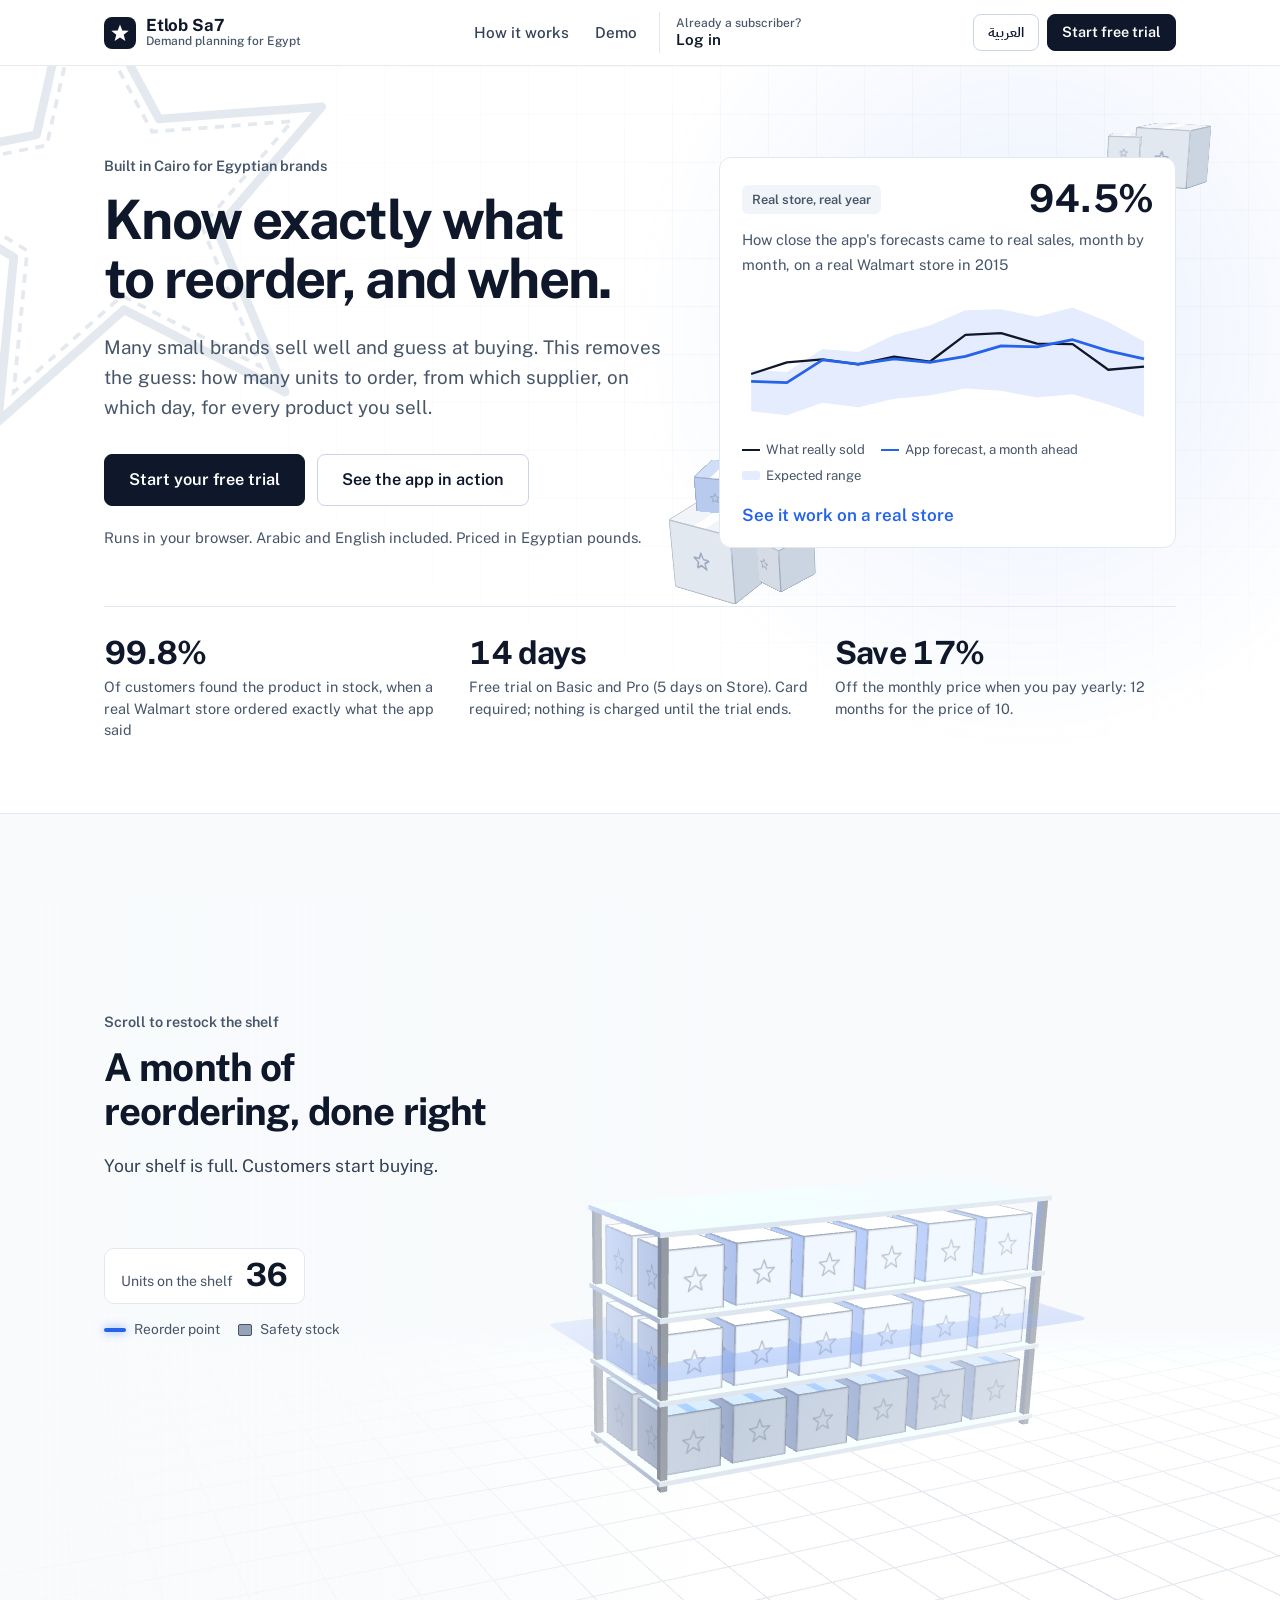
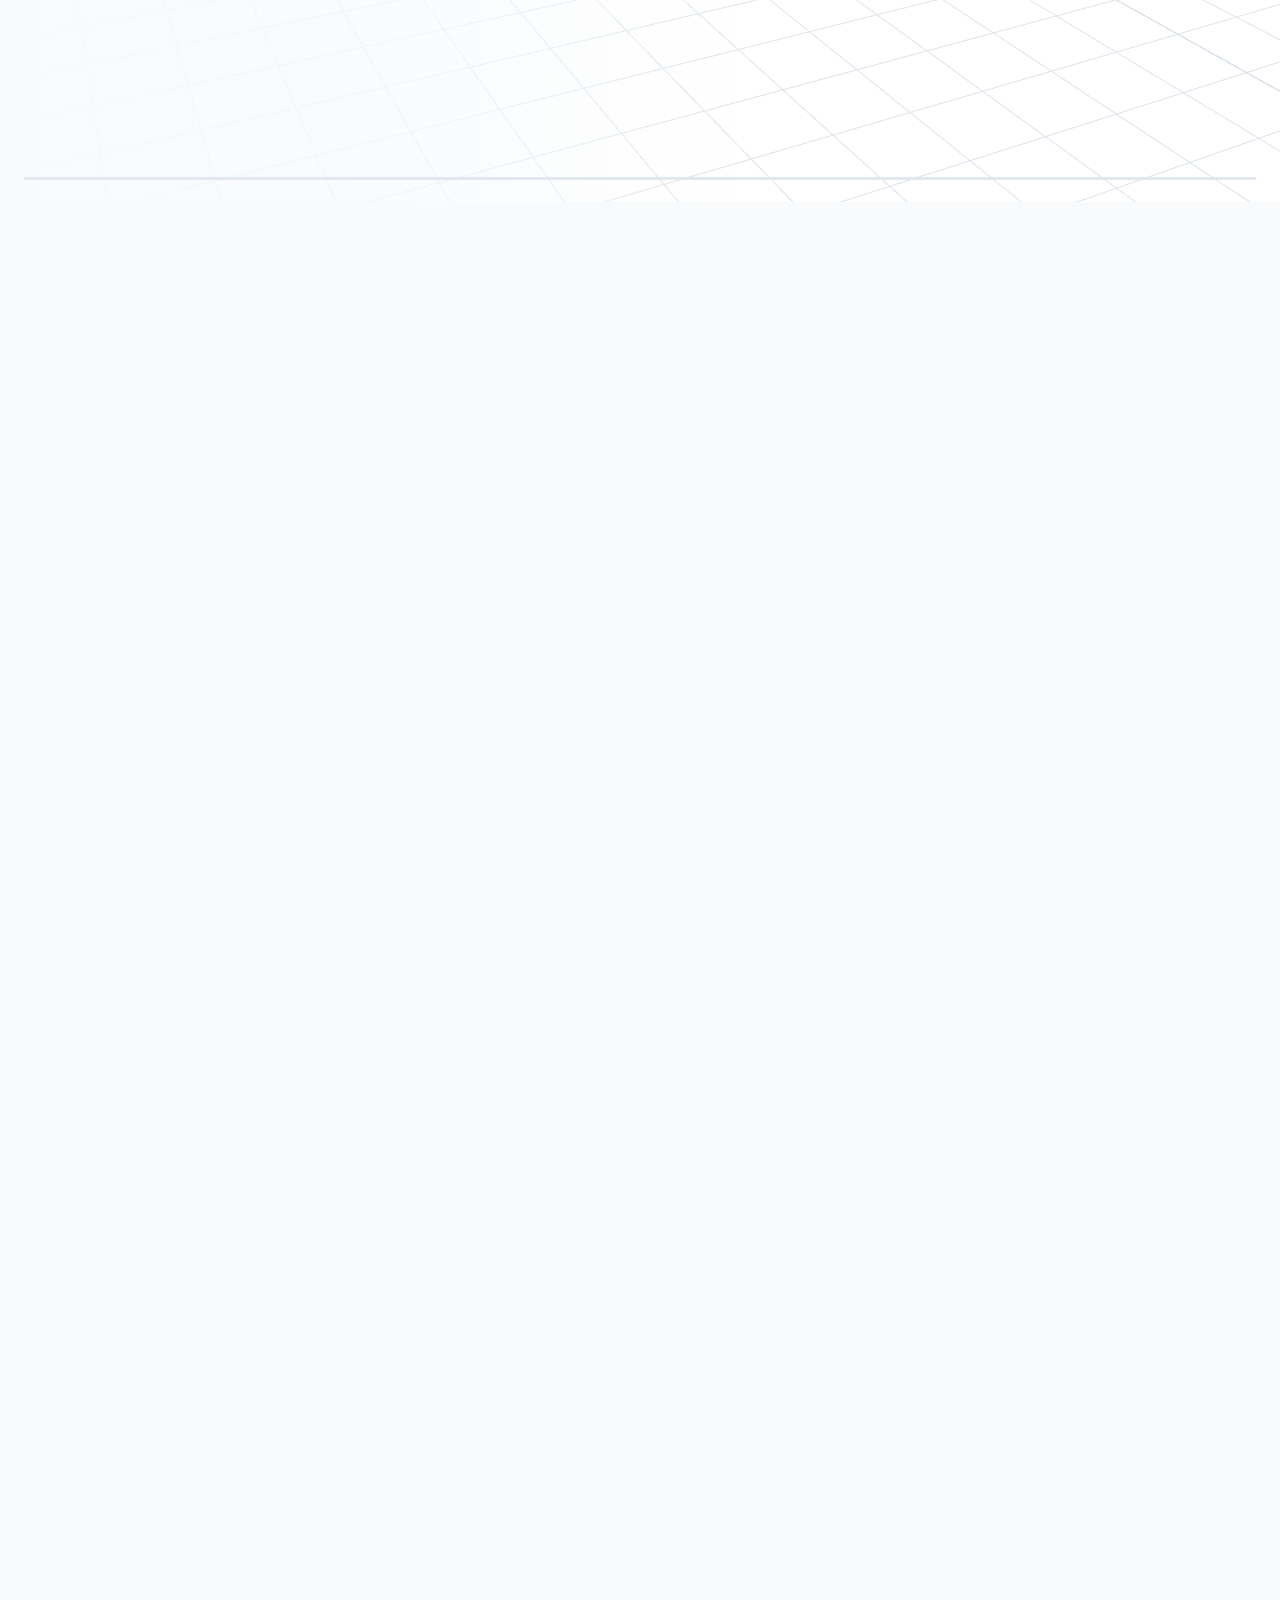
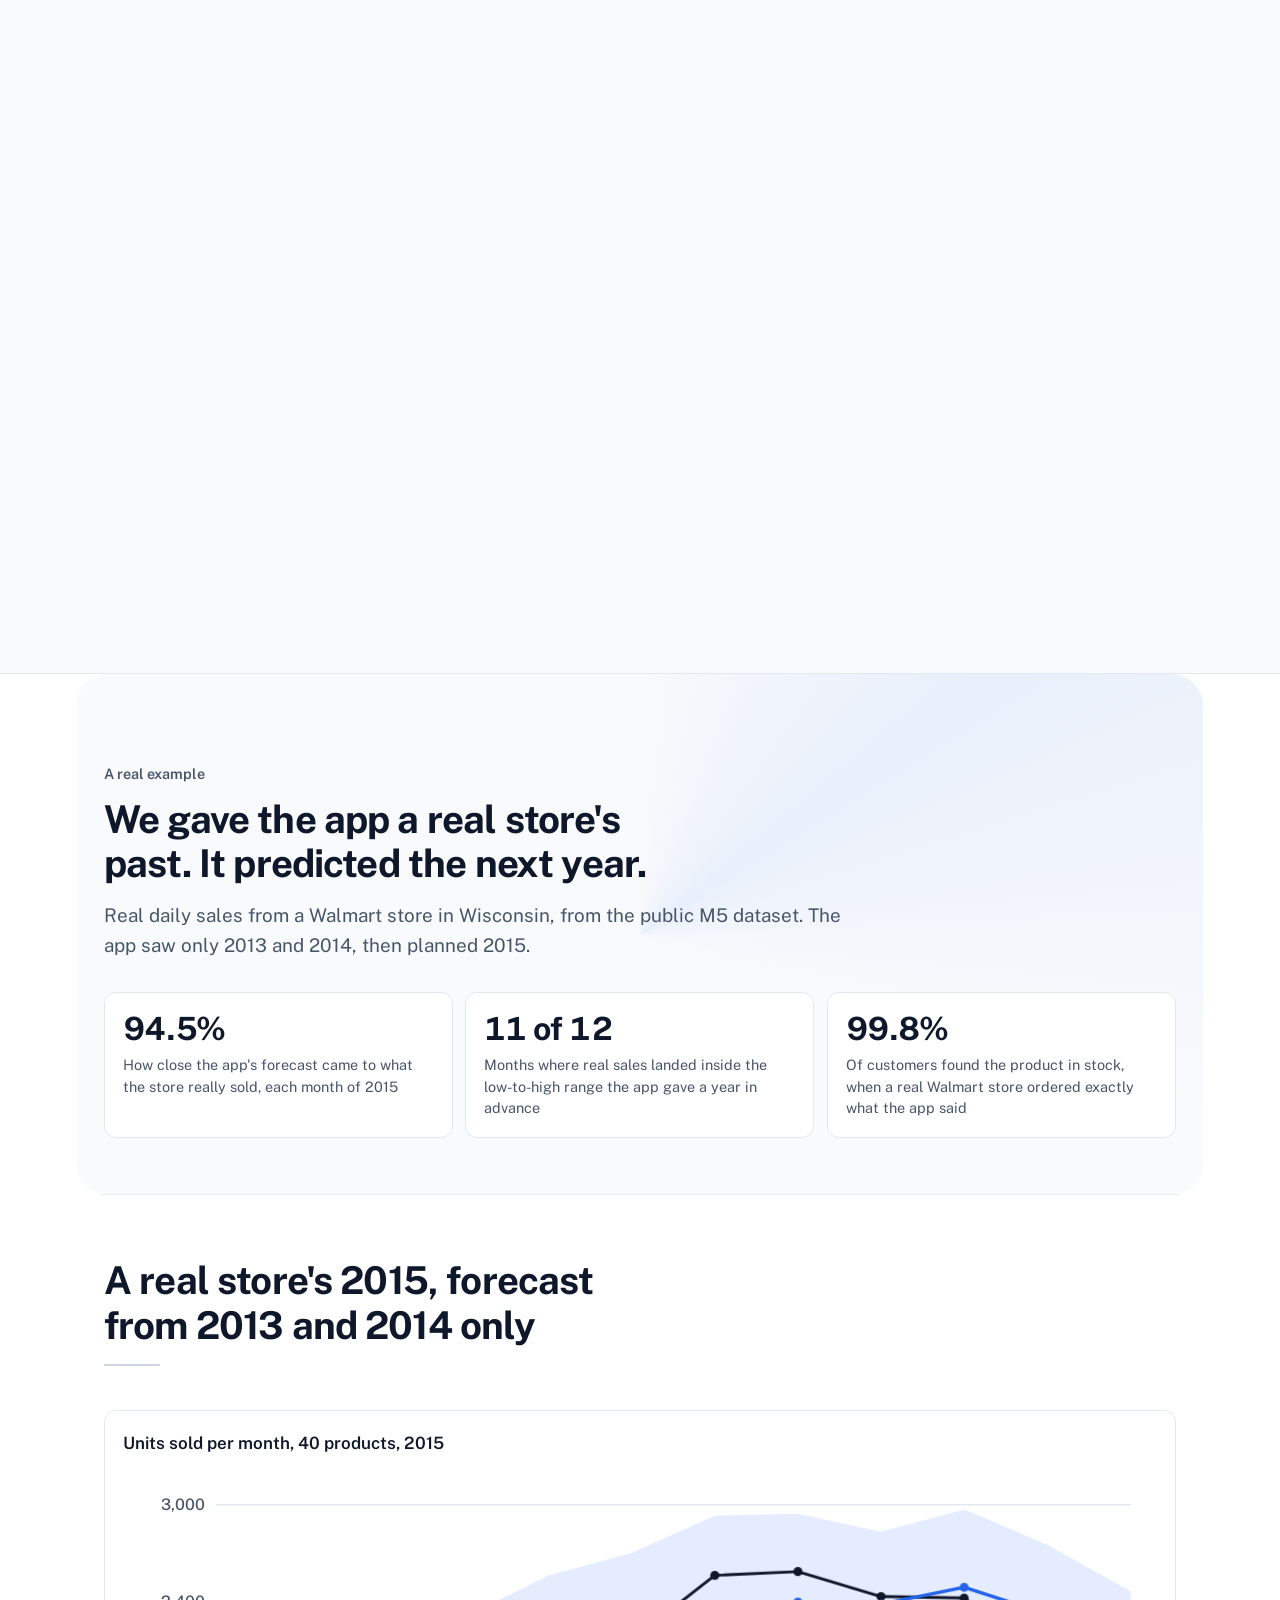
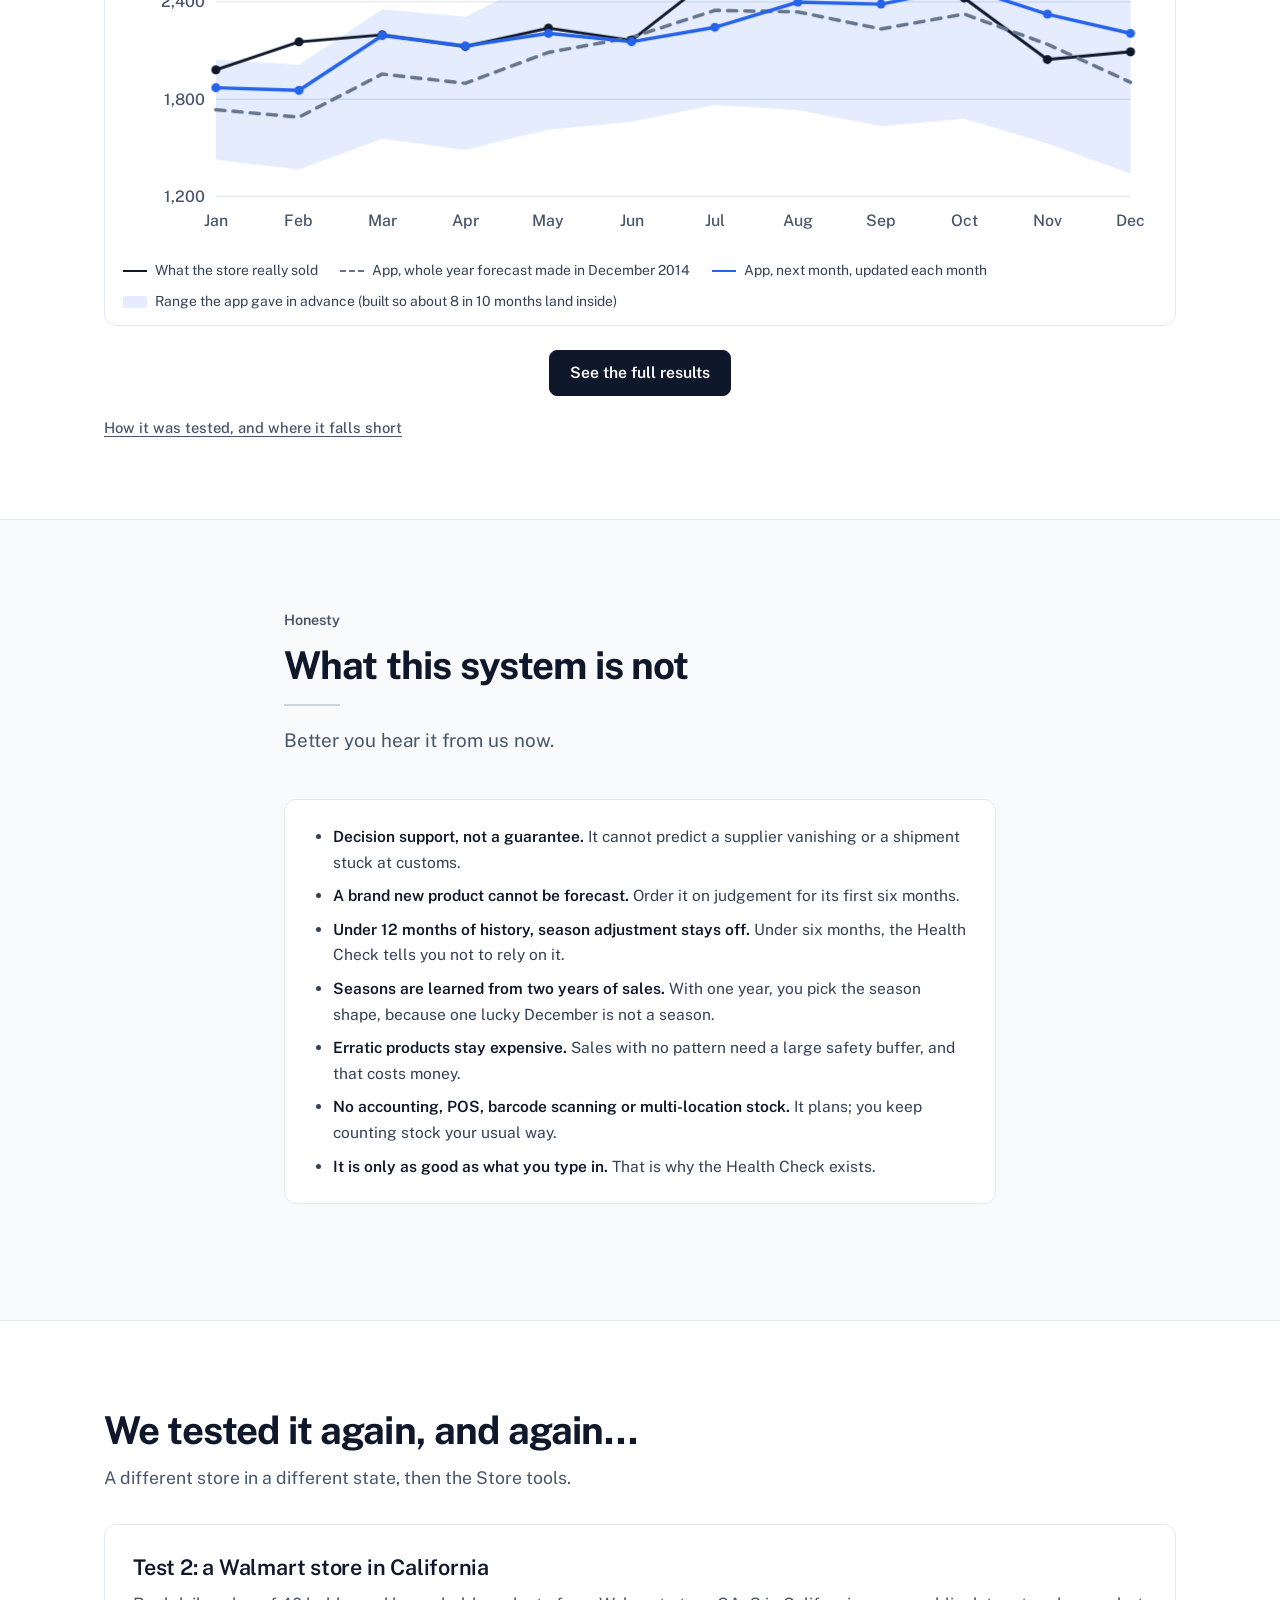
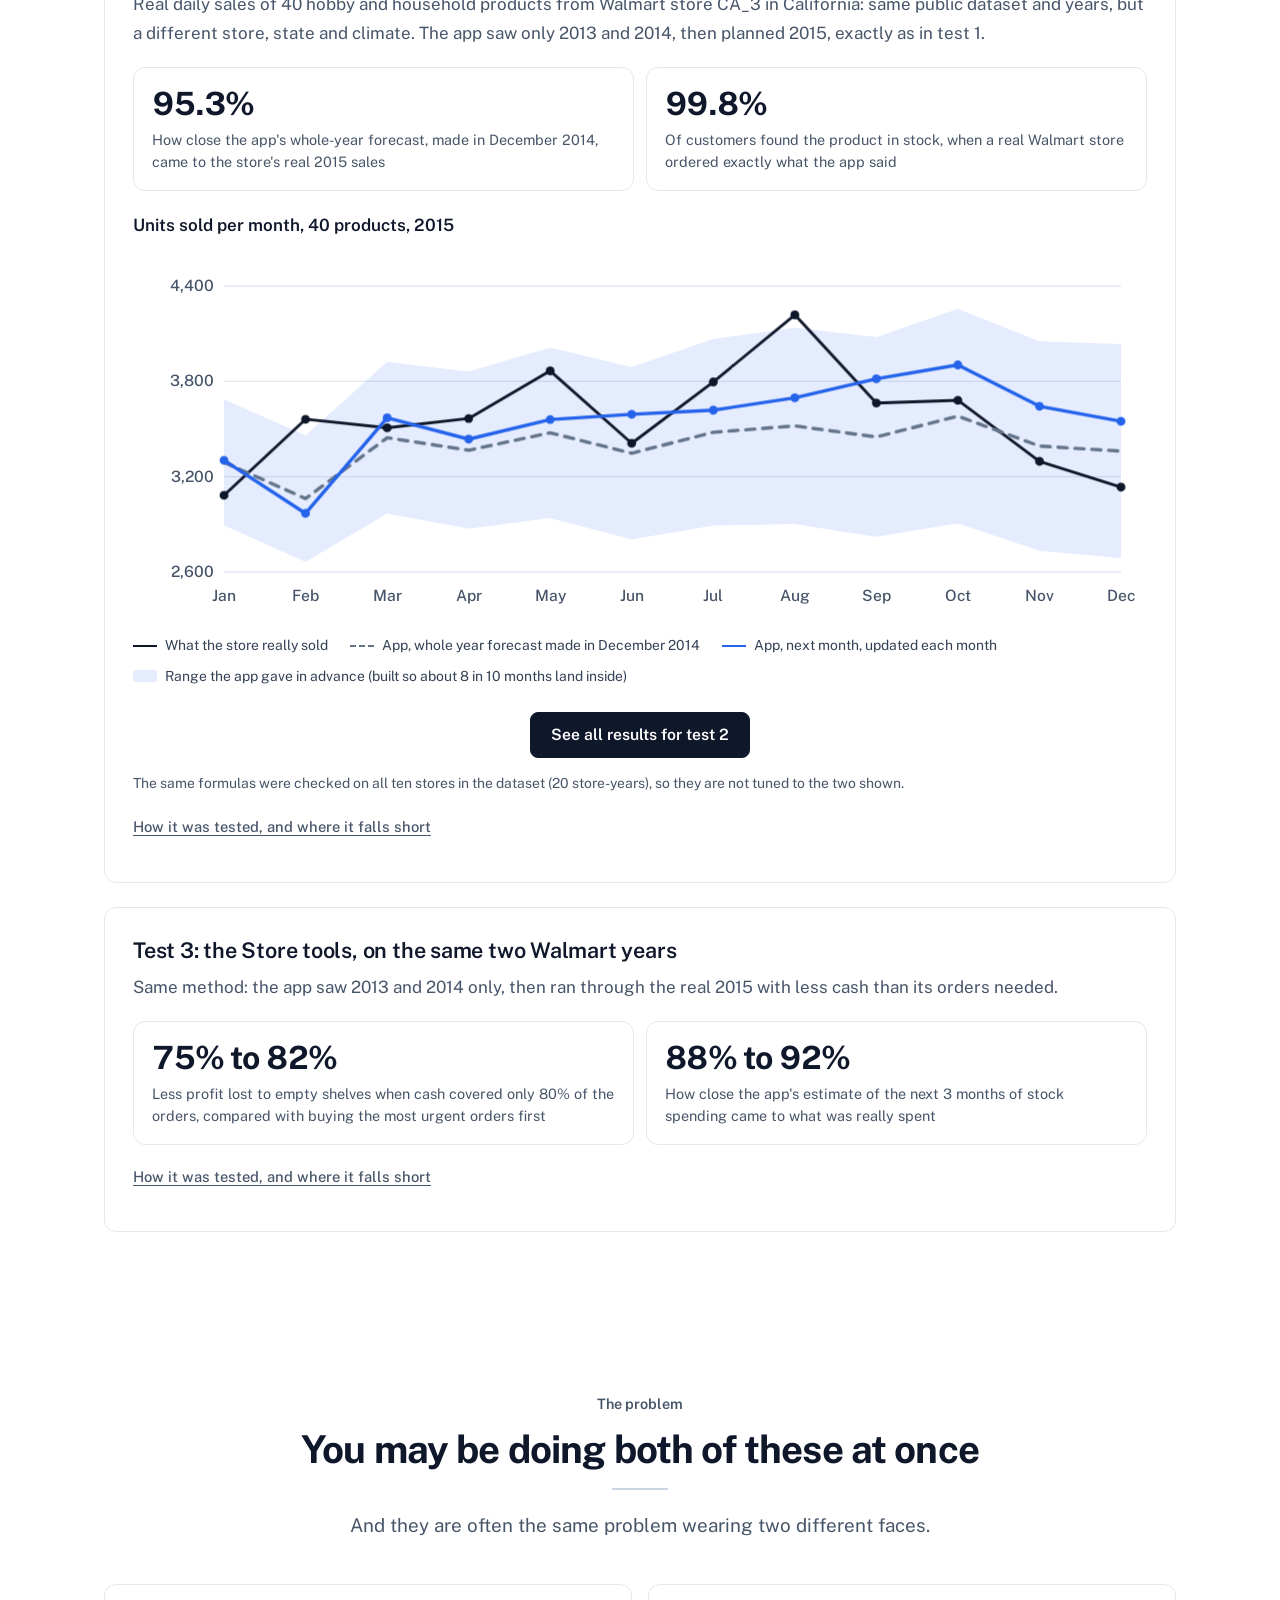
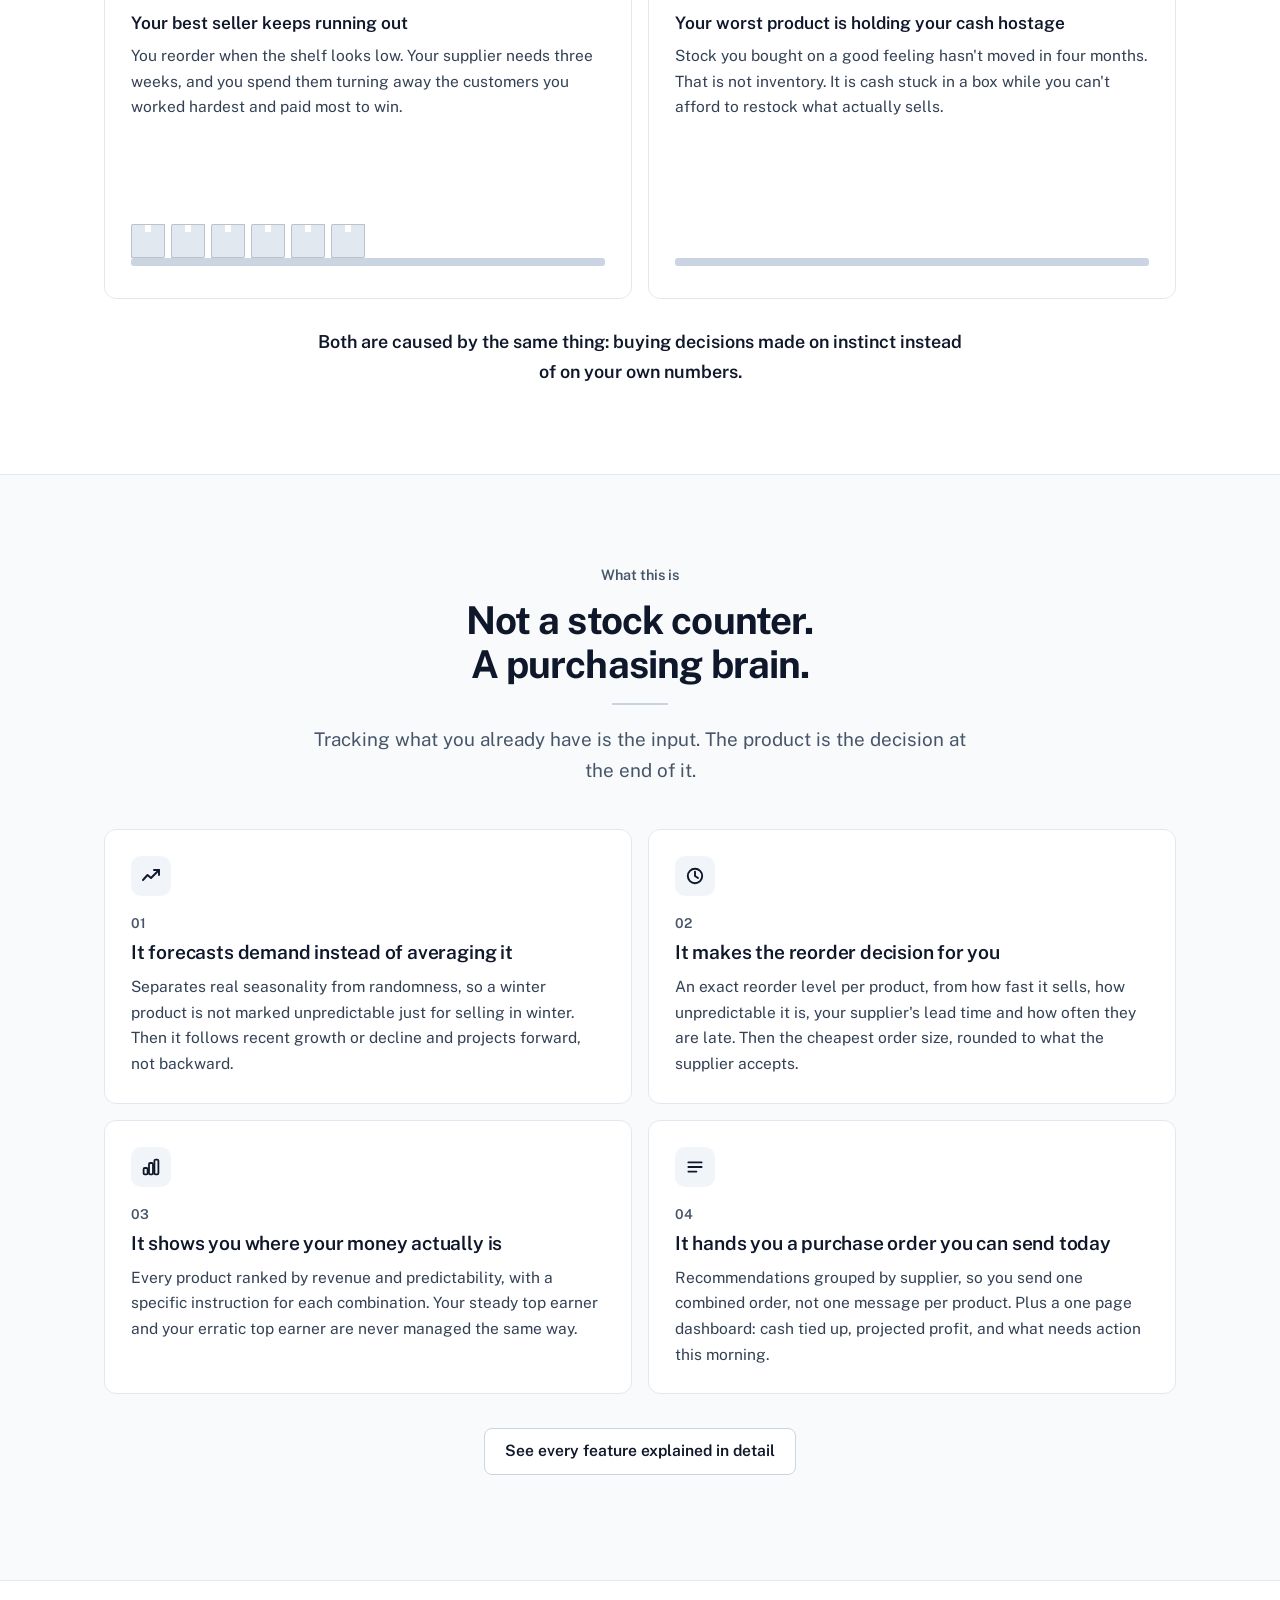
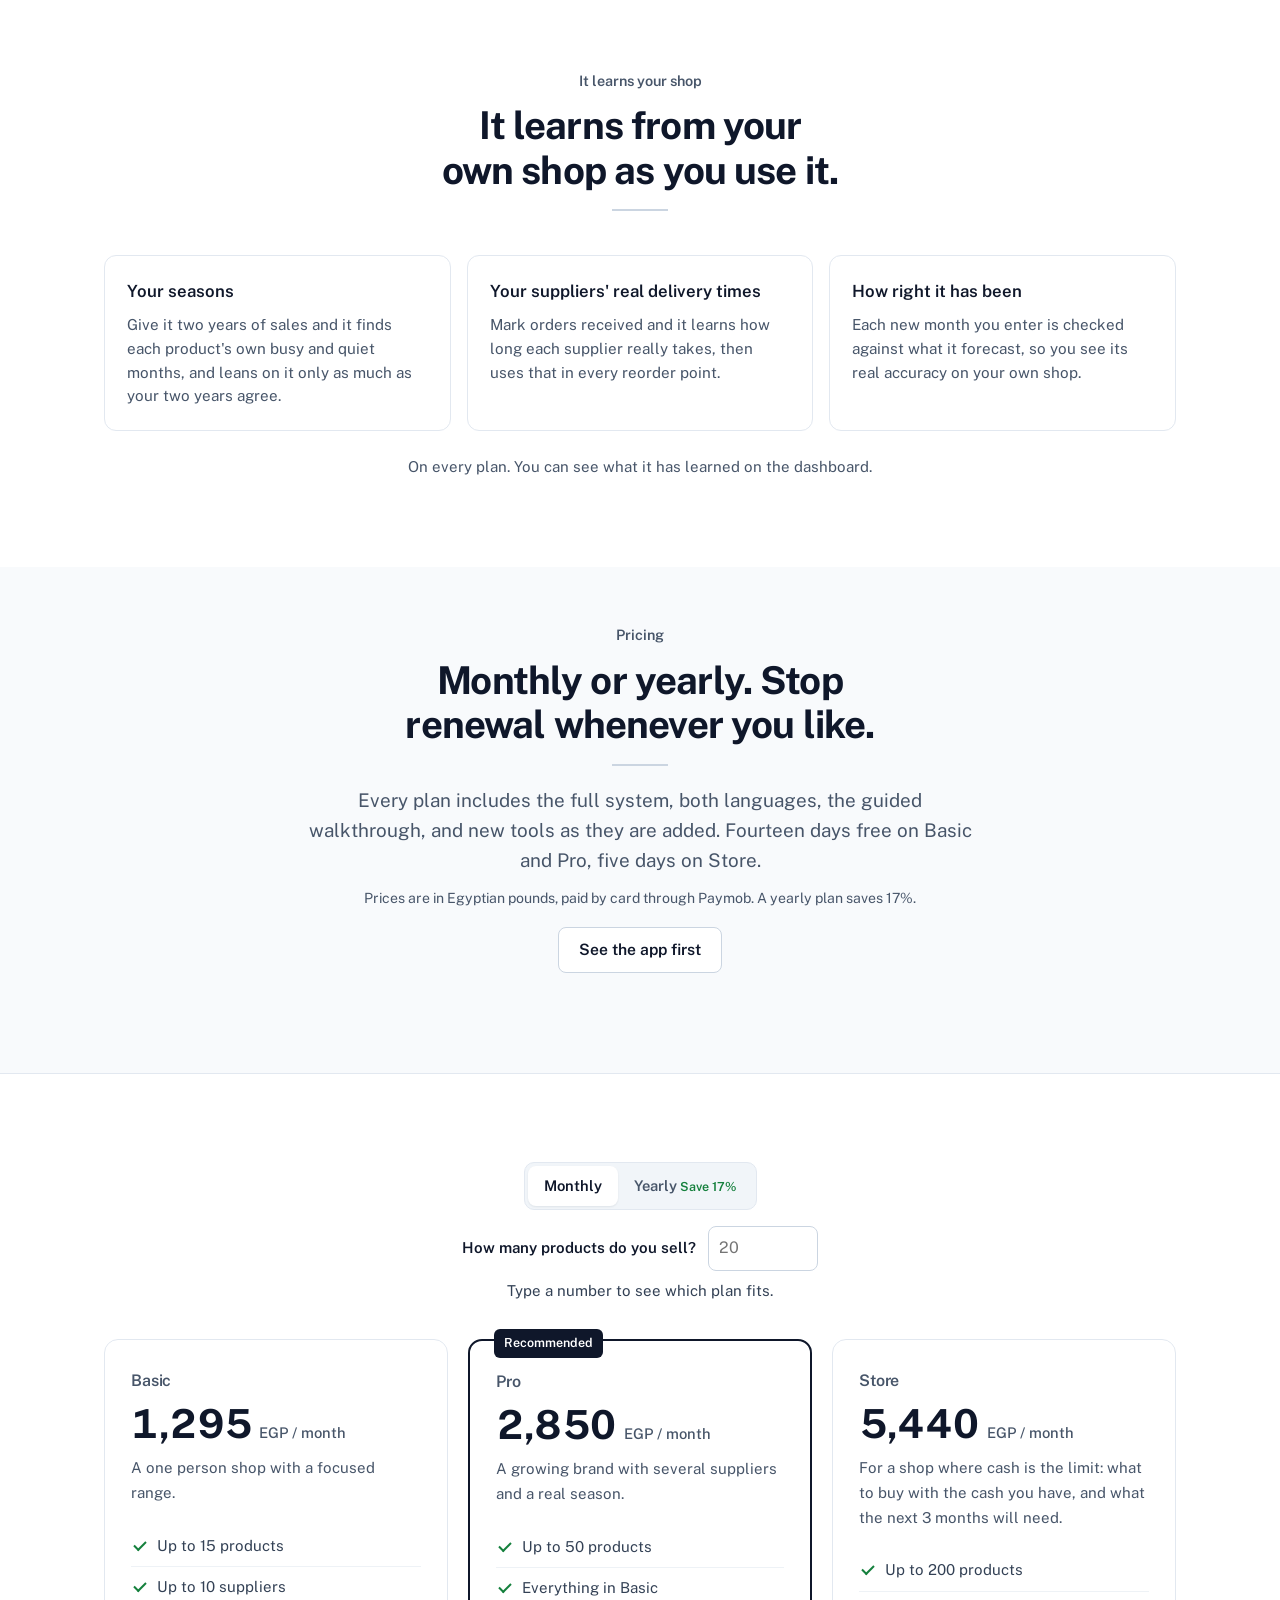
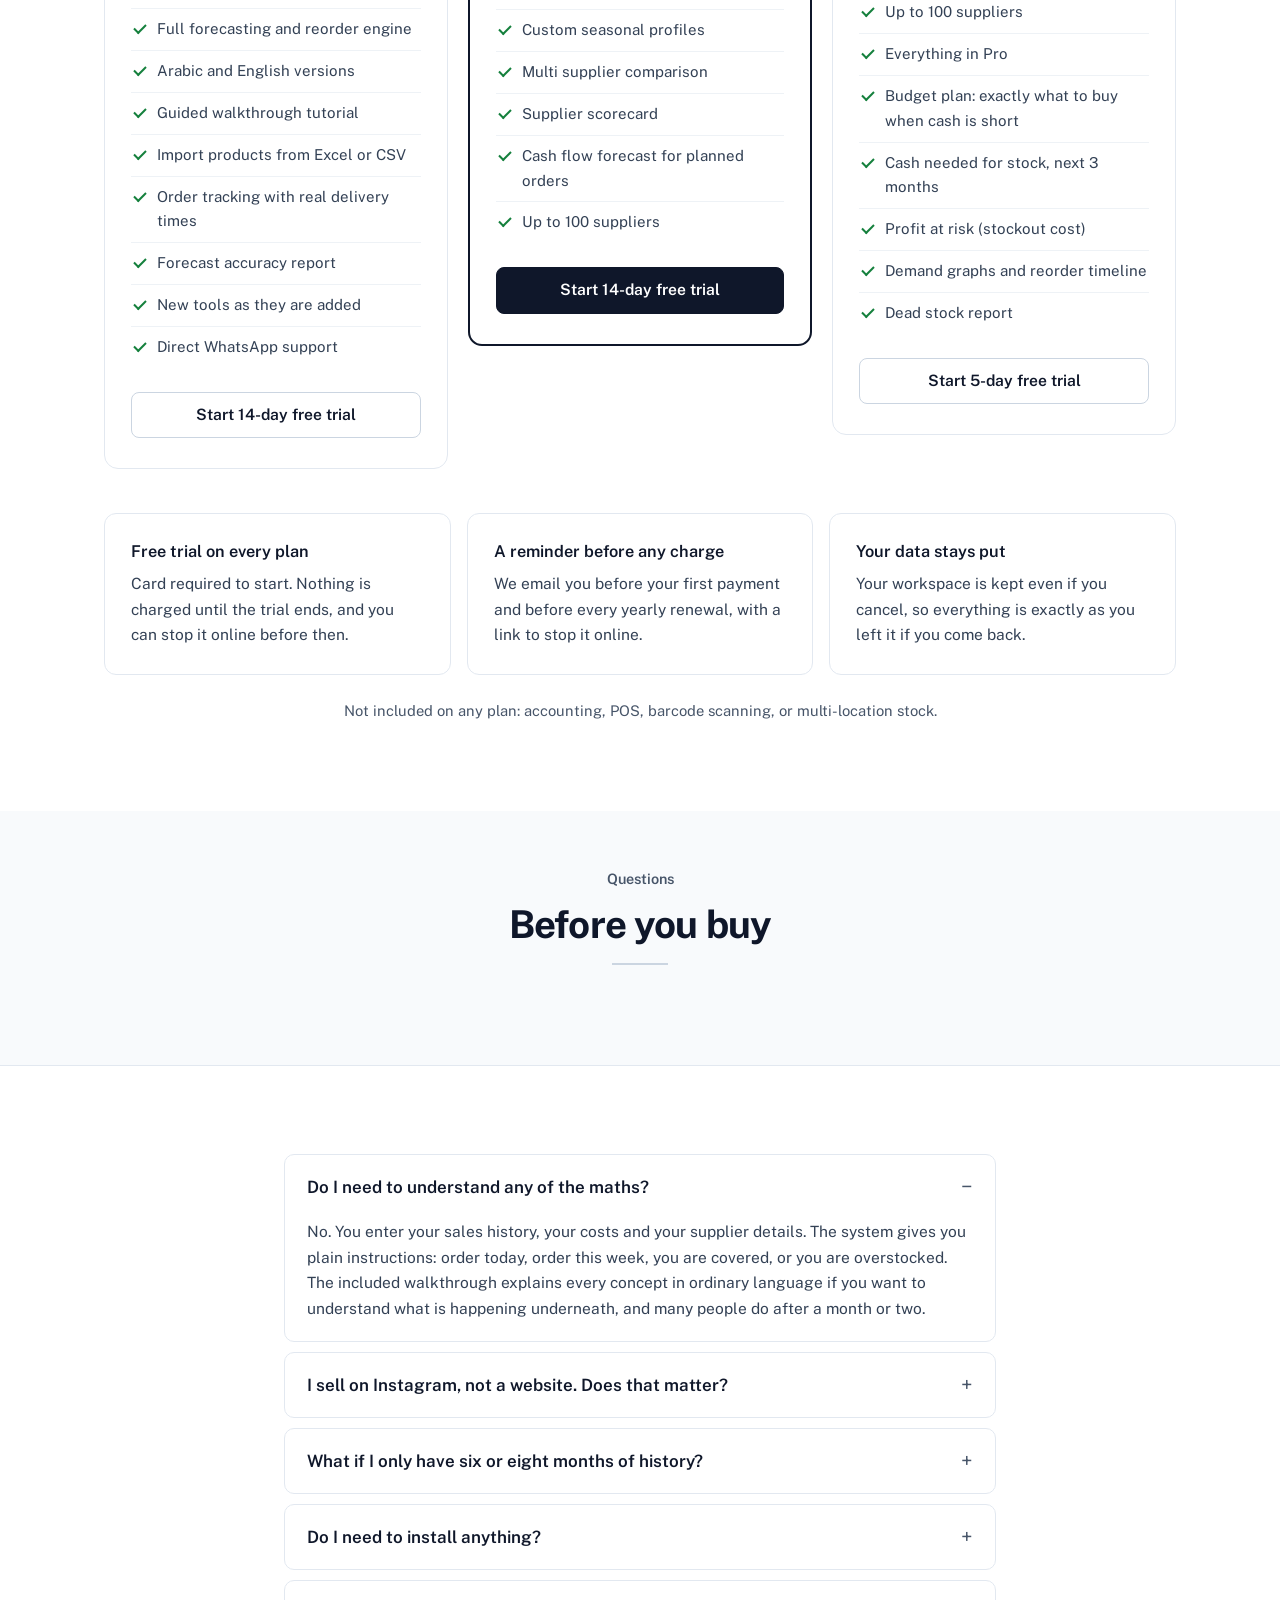
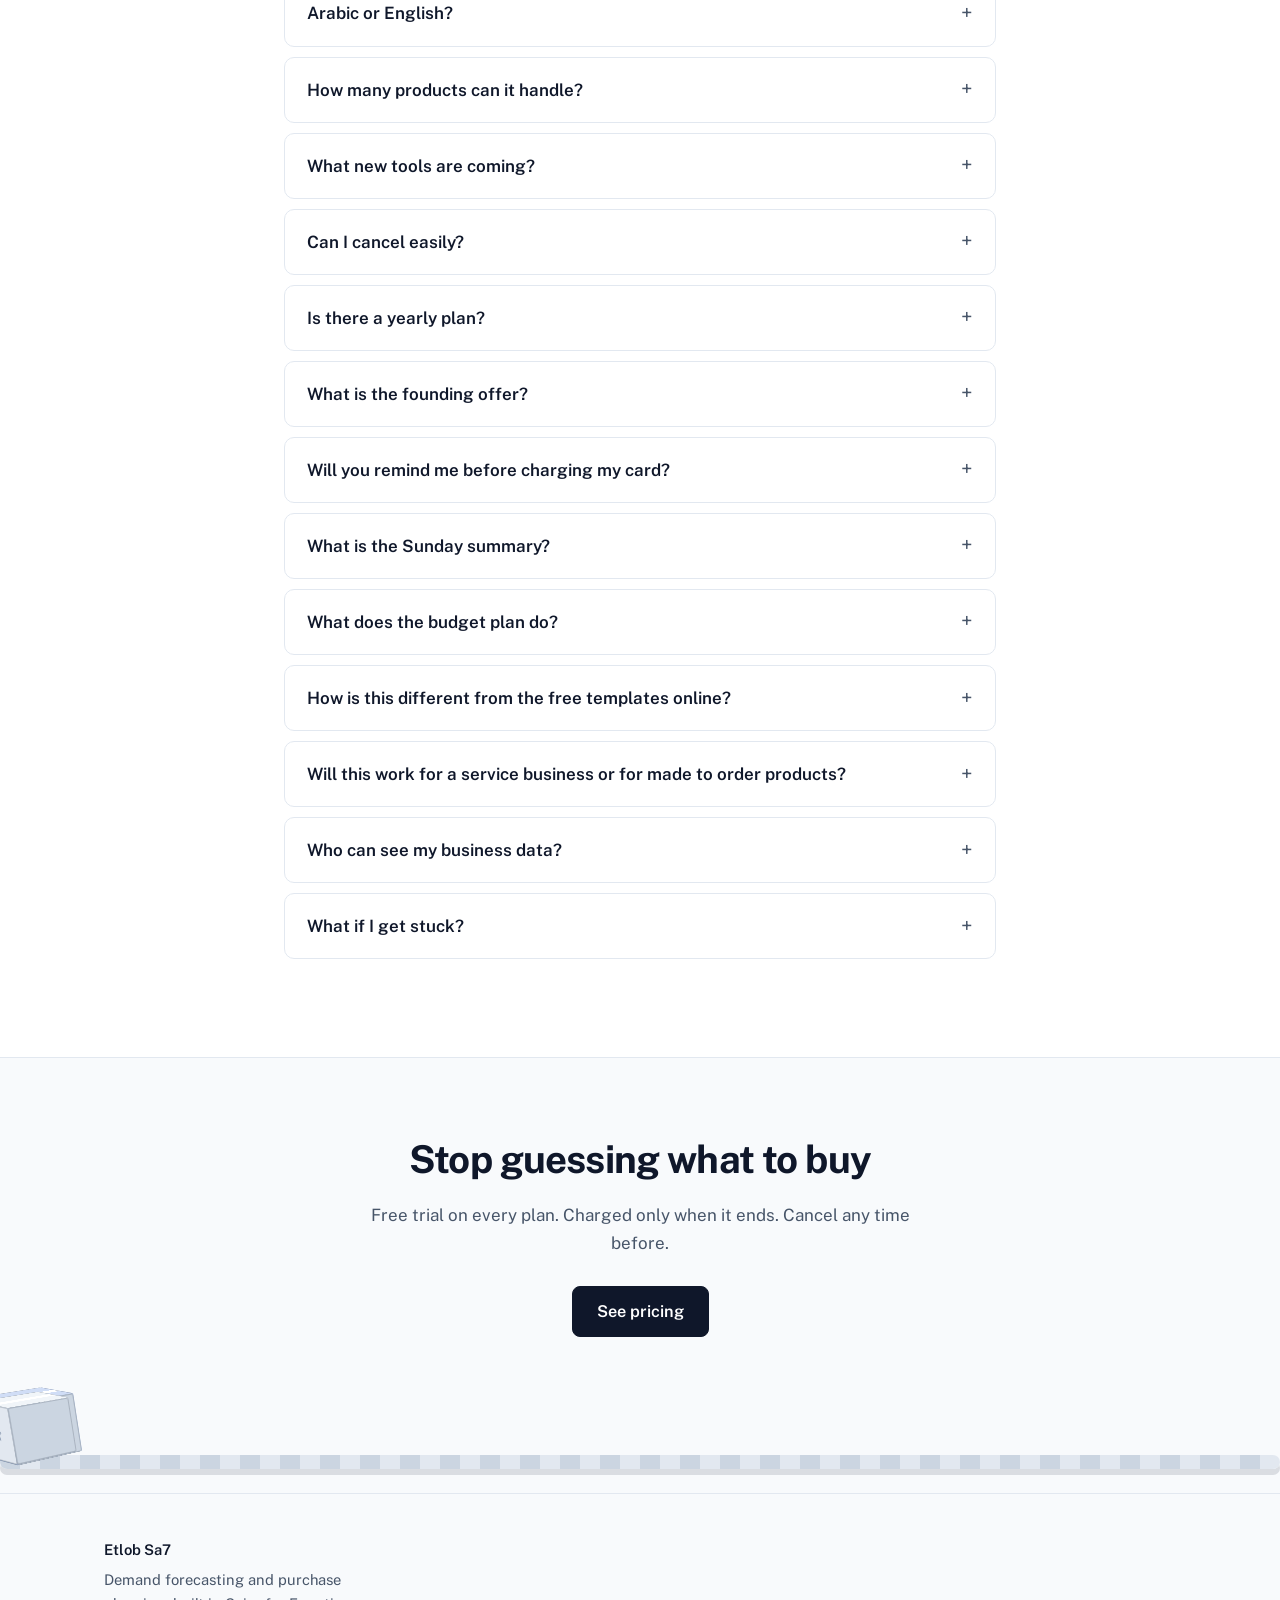
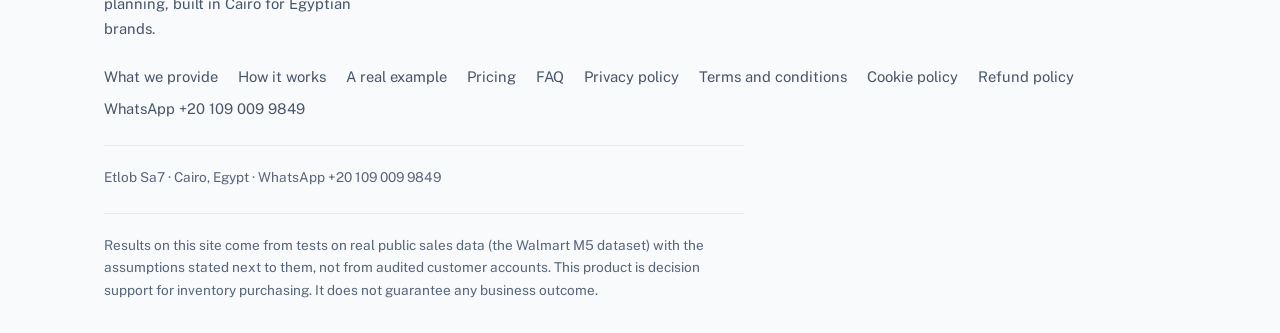
==== index.html @ 7a4fa28f "Website: problem-card shelves play with the scroll, in step with the reader The two mini shelves in " ====
<!DOCTYPE html>

<html lang="en">
<head>
<meta charset="utf-8"/>
<meta content="width=device-width, initial-scale=1, viewport-fit=cover" name="viewport"/>
<meta name="color-scheme" content="light dark">
<title>Etlob Sa7 | Demand Planning for Egyptian Brands</title>
<meta content="Know exactly what to reorder, how much, and when. A demand forecasting and purchase planning app built for Egyptian local brands and online sellers. Sign in with your email, no installs." name="description"/>
<link href="[data-uri]" rel="icon" type="image/svg+xml"/>
<link rel="canonical" href="https://etlobsa7.com/">
<link rel="apple-touch-icon" href="/assets/apple-touch-icon.png">
<meta property="og:type" content="website">
<meta property="og:site_name" content="Etlob Sa7">
<meta property="og:url" content="https://etlobsa7.com/">
<meta property="og:title" content="Etlob Sa7: know what to reorder, how much, and when">
<meta property="og:description" content="Demand forecasting and purchase planning for Egyptian brands and online sellers, in Arabic and English. Free trial: 14 days on Basic and Pro.">
<meta property="og:image" content="https://etlobsa7.com/assets/og.png">
<meta property="og:image:width" content="1200">
<meta property="og:image:height" content="630">
<meta property="og:image:alt" content="Etlob Sa7: demand planning for Egyptian brands">
<meta property="og:locale" content="en_US">
<meta property="og:locale:alternate" content="ar_EG">
<meta name="twitter:card" content="summary_large_image">
<meta name="theme-color" content="#FFFFFF" media="(prefers-color-scheme: light)">
<meta name="theme-color" content="#0D0F13" media="(prefers-color-scheme: dark)">
<script type="application/ld+json">
{"@context":"https://schema.org","@graph":[
{"@type":"Organization","@id":"https://etlobsa7.com/#org","name":"Etlob Sa7","url":"https://etlobsa7.com/","logo":"https://etlobsa7.com/assets/apple-touch-icon.png","address":{"@type":"PostalAddress","addressLocality":"Cairo","addressCountry":"EG"},"contactPoint":{"@type":"ContactPoint","contactType":"customer support","telephone":"+201090099849","availableLanguage":["Arabic","English"]}},
{"@type":"SoftwareApplication","name":"Etlob Sa7","url":"https://etlobsa7.com/","applicationCategory":"BusinessApplication","operatingSystem":"Web browser","inLanguage":["ar","en"],"publisher":{"@id":"https://etlobsa7.com/#org"},
"description":"Demand forecasting and purchase planning for Egyptian brands and online sellers: what to reorder, how much, and when.",
"offers":[
{"@type":"Offer","name":"Basic, monthly","price":"1295","priceCurrency":"EGP"},
{"@type":"Offer","name":"Pro, monthly","price":"2850","priceCurrency":"EGP"},
{"@type":"Offer","name":"Store, monthly","price":"5440","priceCurrency":"EGP"},
{"@type":"Offer","name":"Basic, yearly","price":"12950","priceCurrency":"EGP"},
{"@type":"Offer","name":"Pro, yearly","price":"28500","priceCurrency":"EGP"},
{"@type":"Offer","name":"Store, yearly","price":"54400","priceCurrency":"EGP"}]}]}
</script>
<link href="/assets/fonts/fonts.css" rel="stylesheet">
<style>
/* Etlob Sa7 website: one neutral palette, one type family, no decoration. */
:root{
  --bg:#FFFFFF;--bg-2:#F8FAFC;--bg-3:#F1F5F9;--card:#FFFFFF;
  --line:#E2E8F0;--line-2:#EEF2F6;--line-3:#CBD5E1;
  --ink:#0F172A;--body:#334155;--muted:#475569;--faint:#56657A;
  --accent:#2563EB;--accent-2:#1D4ED8;--accent-ink:#FFFFFF;
  --btn:#0F172A;--btn-2:#1E293B;--btn-ink:#FFFFFF;
  --ok:#15803D;--ok-bg:#F0FDF4;--warn:#B45309;--warn-bg:#FFFBEB;--bad:#B91C1C;--bad-bg:#FEF2F2;
  --c-act:#0F172A;--c-fc:#2563EB;--c-year:#64748B;--c-band:rgba(37,99,235,.12);
  --shadow:0 1px 2px rgba(15,23,42,.06),0 8px 24px rgba(15,23,42,.08);
  --sans:"Public Sans","IBM Plex Sans Arabic",system-ui,-apple-system,"Segoe UI",Roboto,Arial,sans-serif;
  --mx:1120px;--r:12px;
  --ease-out:cubic-bezier(.23,1,.32,1);--ease-drawer:cubic-bezier(.32,.72,0,1);
  color-scheme:light;
}
html[lang="ar"]{--sans:"IBM Plex Sans Arabic","Public Sans",system-ui,"Segoe UI",Tahoma,Arial,sans-serif}
@media (prefers-color-scheme:dark){:root:not([data-theme="light"]){
  --bg:#0D0F13;--bg-2:#13161B;--bg-3:#1B1F26;--card:#15181E;
  --line:#272C35;--line-2:#20242B;--line-3:#3A414C;
  --ink:#F3F5F8;--body:#CBD2DB;--muted:#A3ACB9;--faint:#98A2B0;
  --accent:#7AAEFF;--accent-2:#A3C6FF;--accent-ink:#0D0F13;
  --btn:#F3F5F8;--btn-2:#FFFFFF;--btn-ink:#0D0F13;
  --ok:#5FD08F;--ok-bg:#0F241A;--warn:#F2B65A;--warn-bg:#2A2010;--bad:#F48A80;--bad-bg:#2C1414;
  --c-act:#F3F5F8;--c-fc:#7AAEFF;--c-year:#8A94A3;--c-band:rgba(122,174,255,.16);
  --shadow:0 1px 2px rgba(0,0,0,.4),0 8px 24px rgba(0,0,0,.35);
  color-scheme:dark;
}}
:root[data-theme="dark"]{
  --bg:#0D0F13;--bg-2:#13161B;--bg-3:#1B1F26;--card:#15181E;
  --line:#272C35;--line-2:#20242B;--line-3:#3A414C;
  --ink:#F3F5F8;--body:#CBD2DB;--muted:#A3ACB9;--faint:#98A2B0;
  --accent:#7AAEFF;--accent-2:#A3C6FF;--accent-ink:#0D0F13;
  --btn:#F3F5F8;--btn-2:#FFFFFF;--btn-ink:#0D0F13;
  --ok:#5FD08F;--ok-bg:#0F241A;--warn:#F2B65A;--warn-bg:#2A2010;--bad:#F48A80;--bad-bg:#2C1414;
  --c-act:#F3F5F8;--c-fc:#7AAEFF;--c-year:#8A94A3;--c-band:rgba(122,174,255,.16);
  --shadow:0 1px 2px rgba(0,0,0,.4),0 8px 24px rgba(0,0,0,.35);
  color-scheme:dark;
}

/* ---------- base ---------- */
*{box-sizing:border-box}
html{scroll-behavior:smooth;-webkit-tap-highlight-color:transparent;-webkit-text-size-adjust:100%}
@media (prefers-reduced-motion:reduce){html{scroll-behavior:auto}}
body{margin:0;background:var(--bg);color:var(--body);font-family:var(--sans);font-size:17px;line-height:1.65;
  -webkit-font-smoothing:antialiased;overflow-x:hidden}
h1,h2,h3,h4{font-family:var(--sans);color:var(--ink);margin:0 0 .5em;font-weight:700}
h1{font-size:clamp(2.2rem,4.6vw,3.4rem);line-height:1.08;letter-spacing:-.03em}
h2{font-size:clamp(1.7rem,3vw,2.4rem);line-height:1.15;letter-spacing:-.022em}
h3{font-size:1.2rem;line-height:1.35;font-weight:600;letter-spacing:-.01em}
h4{font-size:1.02rem;line-height:1.4;font-weight:600}
h1,h2,h3{text-wrap:balance}
html[lang="ar"] h1,html[lang="ar"] h2,html[lang="ar"] h3{letter-spacing:0;line-height:1.3}
p{margin:0 0 1em}
a{color:var(--accent);text-decoration-thickness:1px;text-underline-offset:3px}
@media (hover:hover) and (pointer:fine){a:hover{color:var(--accent-2)}}
strong{color:var(--ink);font-weight:600}
code{font-size:.9em}
.wrap{max-width:var(--mx);margin:0 auto;padding:0 max(24px,env(safe-area-inset-right,0px)) 0 max(24px,env(safe-area-inset-left,0px))}
.narrow{max-width:760px;margin:0 auto}
.eyebrow{font-size:.9rem;font-weight:600;color:var(--muted);margin:0 0 12px;letter-spacing:0}
.lede{font-size:clamp(1.05rem,1.6vw,1.18rem);color:var(--muted);line-height:1.6}
.sr{position:absolute;width:1px;height:1px;overflow:hidden;clip:rect(0 0 0 0);white-space:nowrap}
::selection{background:color-mix(in srgb,var(--accent) 22%,transparent)}
:focus-visible{outline:2px solid var(--accent);outline-offset:2px}
main:focus{outline:none}
.skip{position:absolute;inset-inline-start:12px;top:-60px;z-index:300;background:var(--btn);color:var(--btn-ink);padding:10px 14px;border-radius:8px;font-weight:600;text-decoration:none}
.skip:focus{top:12px}

/* ---------- navigation ---------- */
.nav{position:sticky;top:0;z-index:100;background:color-mix(in srgb,var(--bg) 80%,transparent);-webkit-backdrop-filter:blur(16px) saturate(180%);backdrop-filter:blur(16px) saturate(180%);
  border-bottom:1px solid color-mix(in srgb,var(--ink) 9%,transparent);padding-top:env(safe-area-inset-top,0px)}
@media (prefers-reduced-transparency:reduce){.nav{background:var(--bg);-webkit-backdrop-filter:none;backdrop-filter:none}}
.nav-in{max-width:var(--mx);margin:0 auto;padding:12px max(24px,env(safe-area-inset-right,0px)) 12px max(24px,env(safe-area-inset-left,0px));display:flex;align-items:center;justify-content:space-between;gap:20px}
.brand{display:flex;align-items:center;gap:10px;text-decoration:none;flex-shrink:0;min-width:0}
.brand .mark{flex:0 0 auto;display:block}
.brand b{font-weight:700;color:var(--ink);font-size:1.05rem;line-height:1.15;letter-spacing:-.01em}
.brand b span{display:block;font-size:.75rem;font-weight:500;color:var(--muted);letter-spacing:0}
.tabs{display:flex;gap:2px;align-items:center}
.tab{background:none;border:0;font:inherit;font-size:.95rem;font-weight:500;color:var(--body);padding:8px 12px;border-radius:8px;cursor:pointer;white-space:nowrap;text-decoration:none}
@media (hover:hover) and (pointer:fine){.tab:hover{background:var(--bg-3);color:var(--ink)}}
.tab.on{color:var(--ink);font-weight:600}
.tabs .navlogin{display:flex;flex-direction:column;align-items:flex-start;line-height:1.2;padding-block:4px;margin-inline-start:8px;padding-inline-start:16px;border-inline-start:1px solid var(--line);border-radius:0}
@media (hover:hover) and (pointer:fine){.tabs .navlogin:hover{background:none}}
.tabs .navlogin small{font-size:.75rem;font-weight:500;color:var(--muted)}
.tabs .navlogin b{font-size:.95rem;font-weight:600;color:var(--ink)}
@media (hover:hover) and (pointer:fine){.tabs .navlogin:hover b{color:var(--accent)}}
.menubtn{display:none;background:none;border:1px solid var(--line);border-radius:8px;padding:8px 10px;cursor:pointer;color:var(--ink);line-height:0}
.drawer{display:none;border-top:1px solid var(--line);background:var(--bg);padding:8px 24px 16px;flex-direction:column}
.drawer.open{display:flex}
.drawer .tab{display:block;width:100%;text-align:start;padding:12px;font-size:1rem;border-radius:8px}
.drawer .tab.navlogin{border-top:1px solid var(--line);border-radius:0;margin-top:6px;padding-top:16px}
@media (max-width:1000px){.tabs{display:none}.menubtn{display:block}}
@media (max-width:600px){
  .nav-in{padding:10px 16px;gap:8px}
  .nav-in > div:last-child{gap:6px !important;flex-shrink:0}
  .brand b{font-size:.95rem}
  .brand b span{font-size:.68rem}
  #langBtn{display:none}
  .nav-in .btn-sm{padding:8px 12px;font-size:.85rem;white-space:nowrap}
}
@media (max-width:400px){.brand b span{display:none}}

/* ---------- buttons ---------- */
.btn{display:inline-flex;align-items:center;justify-content:center;gap:8px;padding:12px 20px;border-radius:8px;font:inherit;font-weight:600;font-size:.98rem;line-height:1.3;
  text-decoration:none;border:1px solid transparent;cursor:pointer;text-align:center;transition:transform 160ms var(--ease-out),background-color 150ms ease,border-color 150ms ease,color 150ms ease}
.btn-primary{background:var(--btn);color:var(--btn-ink);border-color:var(--btn)}
@media (hover:hover) and (pointer:fine){.btn-primary:hover{background:var(--btn-2);border-color:var(--btn-2);color:var(--btn-ink)}}
.btn-ghost{background:var(--bg);color:var(--ink);border-color:var(--line-3)}
@media (hover:hover) and (pointer:fine){.btn-ghost:hover{background:var(--bg-3);color:var(--ink)}}
.btn-sm{padding:8px 14px;font-size:.9rem}
.btn-lg{padding:14px 24px;font-size:1.02rem}
.btn.loading{opacity:.7;pointer-events:none}

/* ---------- pages and sections ---------- */
.page{display:none}
.page.on{display:block}
section{padding:88px 0}
section.tight{padding:56px 0}
@media (max-width:700px){section{padding:64px 0}section.tight{padding:44px 0}}
.alt{background:var(--bg-2);border-top:1px solid var(--line);border-bottom:1px solid var(--line)}
.head{max-width:68ch;margin:0 0 44px}
.head.mid{margin:0 auto 44px;text-align:center}
.head .lede{margin-bottom:0}
.scrollsec{position:relative}
.scrollsec > section:first-child{scroll-margin-top:70px}

/* ---------- hero ---------- */
.hero{padding:88px 0 72px;border-bottom:1px solid var(--line)}
.hero h1{max-width:15ch;margin-bottom:.45em}
.hero .lede{max-width:52ch;margin-bottom:32px}
.hero-cta{display:flex;gap:12px;flex-wrap:wrap}
.hero-note{margin:20px 0 0;font-size:.92rem;color:var(--muted)}
.stats{display:grid;grid-template-columns:repeat(3,minmax(0,1fr));gap:24px;margin-top:56px;padding-top:28px;border-top:1px solid var(--line)}
.stats b{display:block;font-size:2rem;font-weight:700;color:var(--ink);line-height:1.1;letter-spacing:-.02em;margin-bottom:6px;font-variant-numeric:tabular-nums}
.stats small{display:block;color:var(--muted);font-size:.9rem;line-height:1.5}
@media (max-width:760px){.stats{grid-template-columns:1fr;gap:20px}}
.hero-visual{margin-top:40px}
@media (min-width:1000px){
  #p-home .hero .wrap{display:grid;grid-template-columns:minmax(0,1.1fr) minmax(0,.9fr);column-gap:56px;align-items:start}
  #p-home .hero .wrap > *{grid-column:1}
  #p-home .hero .stats{grid-column:1 / -1}
  #p-home .hero .wrap > .hero-visual{grid-column:2;grid-row:1 / span 5;align-self:center;margin-top:0}
}

/* the evidence card */
.rx-card{display:block;text-decoration:none;color:var(--body);background:var(--card);border:1px solid var(--line);border-radius:var(--r);padding:22px 22px 18px;transition:border-color .15s}
@media (hover:hover) and (pointer:fine){.rx-card:hover{border-color:var(--line-3);color:var(--body)}}
.rx-top{display:flex;align-items:center;justify-content:space-between;gap:12px;flex-wrap:wrap}
.rx-pill{font-size:.8rem;font-weight:600;color:var(--muted);background:var(--bg-3);border-radius:6px;padding:4px 10px}
.rx-big{font-size:2.4rem;font-weight:700;line-height:1;color:var(--ink);letter-spacing:-.02em;font-variant-numeric:tabular-nums}
.rx-cap{margin:10px 0 8px;font-size:.92rem;color:var(--muted)}
.rx-mini{display:block;width:100%;height:auto;margin:6px 0 4px}
.rx-act{fill:none;stroke:var(--c-act);stroke-width:2;stroke-linejoin:round}
.rx-fc{fill:none;stroke:var(--c-fc);stroke-width:2.4;stroke-linejoin:round}
.rx-band{fill:var(--c-band);stroke:none}
.rx-key{display:flex;flex-wrap:wrap;gap:4px 16px;font-size:.82rem;color:var(--muted);margin-top:6px}
.rx-key > span{display:inline-flex;align-items:center;gap:6px;white-space:nowrap}
.rx-key i{display:inline-block;width:18px;border-top:2px solid}
.rx-key .k1{border-color:var(--c-act)}.rx-key .k2{border-color:var(--c-fc)}
.rx-key .k3{border-top:0;height:9px;border-radius:2px;background:var(--c-band)}
.rx-go{display:inline-block;margin-top:14px;font-weight:600;color:var(--accent)}
@media (hover:hover) and (pointer:fine){.rx-card:hover .rx-go{text-decoration:underline;text-underline-offset:3px}}

/* ---------- the real examples ---------- */
.rx-hero{padding:88px 0 56px;background:var(--bg-2);border-bottom:1px solid var(--line)}
.rx-hero h1{font-size:clamp(1.7rem,3vw,2.4rem);line-height:1.15;letter-spacing:-.022em;max-width:30ch;margin:0 0 14px}
.rx-hero .lede{max-width:64ch}
.rx-stats{display:grid;grid-template-columns:repeat(auto-fit,minmax(min(210px,100%),1fr));gap:12px;margin-top:32px}
@media (max-width:560px){.rx-stats{grid-template-columns:repeat(2,minmax(0,1fr))}}
@media (max-width:340px){.rx-stats{grid-template-columns:1fr}}
.rx-stat{background:var(--card);border:1px solid var(--line);border-radius:var(--r);padding:18px}
.rx-stat b{display:block;font-size:clamp(1.5rem,3vw,2rem);font-weight:700;line-height:1.1;color:var(--ink);letter-spacing:-.02em;margin-bottom:8px;font-variant-numeric:tabular-nums}
.rx-stat span{display:block;font-size:.9rem;color:var(--muted);line-height:1.5}
@media (max-width:480px){.rx-stat{padding:14px 12px}}
.proofsec{padding:64px 0}
.rx-more{text-align:center;margin:24px 0 0}
.rx-teaser{padding:48px 0}
.rx-tin{display:flex;align-items:center;justify-content:space-between;gap:24px;flex-wrap:wrap;padding:28px;border-radius:var(--r);background:var(--bg-2);border:1px solid var(--line)}
.rx-tin h3{margin:4px 0 6px}
.rx-tin p{margin:0}

/* charts */
.realchart{margin:24px 0 8px;padding:18px 18px 12px;background:var(--card);border:1px solid var(--line);border-radius:var(--r)}
.rc-cap{font-weight:600;color:var(--ink);margin:0 0 8px}
.realchart svg{display:block;width:100%;height:auto}
.rc-grid{stroke:var(--line);stroke-width:1}
.rc-y,.rc-x{font:500 12px var(--sans);fill:var(--muted)}
.rc-l{fill:none;stroke-width:2.6;stroke-linejoin:round;stroke-linecap:round}
.rc-act{stroke:var(--c-act);stroke-width:2.2}
.rc-mon{stroke:var(--c-fc)}
.rc-year{stroke:var(--c-year);stroke-dasharray:7 6}
.rc-d-act{fill:var(--c-act)}.rc-d-mon{fill:var(--c-fc)}
.rc-band{fill:var(--c-band);stroke:none}
.rc-key{display:flex;flex-wrap:wrap;gap:8px 22px;margin-top:10px;font-size:.87rem;color:var(--body)}
.rc-key > span{display:inline-flex;align-items:center;gap:8px}
.rc-key i{display:inline-block;width:24px;border-top:2.5px solid}
.rc-key .k-act{border-color:var(--c-act)}
.rc-key .k-mon{border-color:var(--c-fc)}
.rc-key .k-year{border-color:var(--c-year);border-top-style:dashed}
.rc-key .k-band{border-top:0;height:12px;border-radius:3px;background:var(--c-band)}

/* tables of results */
.ptablewrap{margin-top:24px;overflow-x:auto;border:1px solid var(--line);border-radius:var(--r);background:var(--card)}
.ptab{width:100%;border-collapse:collapse;min-width:760px;font-size:.92rem}
.ptab th{text-align:start;font-size:.82rem;font-weight:600;color:var(--muted);padding:12px 14px;border-bottom:1px solid var(--line);background:var(--bg-2)}
.ptab td{padding:12px 14px;border-bottom:1px solid var(--line);vertical-align:middle;color:var(--body);text-align:start}
.ptab tr:last-child td{border-bottom:0}
.ptab .pf{font-weight:600;color:var(--ink)}
.ptab .pacc{min-width:170px}
.ptab .pacc b{display:block;color:var(--ink);font-variant-numeric:tabular-nums}
.ptab .pacc.lo b{color:var(--warn)}
.pbar{display:block;height:6px;border-radius:3px;background:var(--bg-3);margin-top:6px;overflow:hidden}
.pbar i{display:block;height:100%;width:var(--w);background:var(--c-fc)}
.pacc.lo .pbar i{background:var(--warn)}
.pnote{margin:16px 0 0;padding:14px 16px;border-radius:10px;border:1px solid var(--line);background:var(--bg-2);color:var(--body);font-size:.94rem}
.whynote{font-size:1rem}
.pmethod{margin:14px 0 0;font-size:.87rem;color:var(--muted)}
.popnote{margin-top:14px}
details.pmore{margin-top:16px;border:0;background:none;border-radius:0}
details.pmore > summary{display:inline-block;padding:4px 0;font-size:.92rem;font-weight:500;color:var(--muted);text-decoration:underline;text-underline-offset:3px;width:fit-content}
@media (hover:hover) and (pointer:fine){details.pmore > summary:hover{color:var(--ink)}}
details.pmore > summary::after{content:none}
details.pmore[open] > summary{margin-bottom:8px}

/* tested again */
.again{padding:88px 0 72px}
.again-h{max-width:24ch;margin:0 0 10px}
.again-sub{font-size:1.1rem;color:var(--muted);margin:0 0 32px}
.again-case{padding:28px;border-radius:var(--r);background:var(--card);border:1px solid var(--line)}
.again-case + .again-case{margin-top:24px}
.again-case h3{margin:0 0 8px;font-size:1.35rem}
.again-case > p{color:var(--muted)}
.again-case .realchart{border:0;padding:0;margin-top:20px}
.ag-stats{margin-top:20px}
.st-tools .rx-stat b{white-space:nowrap}
@media (max-width:480px){.again-case{padding:20px 16px}}

/* ---------- problem, features, learning ---------- */
.pains{display:grid;grid-template-columns:1fr 1fr;gap:16px}
@media (max-width:760px){.pains{grid-template-columns:1fr}}
.pain{background:var(--card);border:1px solid var(--line);border-radius:var(--r);padding:24px 26px}
.pain b{display:block;color:var(--ink);font-size:1.08rem;font-weight:600;margin-bottom:6px}
.pain p{margin:0;font-size:.97rem}
.verdict{margin:28px auto 0;text-align:center;font-size:1.12rem;font-weight:600;color:var(--ink);max-width:60ch}
.grid{display:grid;gap:16px}
.g2{grid-template-columns:repeat(2,minmax(0,1fr))}
.g3{grid-template-columns:repeat(3,minmax(0,1fr))}
@media (max-width:940px){.g3{grid-template-columns:repeat(2,minmax(0,1fr))}}
@media (max-width:660px){.g2,.g3{grid-template-columns:1fr}}
.card{background:var(--card);border:1px solid var(--line);border-radius:var(--r);padding:26px}
.card h3{margin-bottom:8px}
.card p{margin:0;font-size:.97rem}
.kicker{display:block;font-size:.85rem;font-weight:600;color:var(--muted);margin-bottom:6px}
.ico{width:40px;height:40px;border-radius:10px;background:var(--bg-3);color:var(--ink);display:grid;place-items:center;margin-bottom:16px}
.learn3{display:grid;grid-template-columns:repeat(3,minmax(0,1fr));gap:16px}
@media (max-width:860px){.learn3{grid-template-columns:1fr}}
.learn-c{background:var(--card);border:1px solid var(--line);border-radius:var(--r);padding:22px}
.learn-c b{display:block;font-size:1.05rem;font-weight:600;color:var(--ink);margin-bottom:8px}
.learn-c span{display:block;color:var(--muted);font-size:.95rem;line-height:1.55}
.learn-note{text-align:center;color:var(--muted);font-size:.94rem;margin:24px 0 0}

/* ---------- callouts ---------- */
.box{border-radius:var(--r);padding:24px 28px;margin:28px 0;border:1px solid var(--line);background:var(--card)}
.box p:last-child,.box ul:last-child{margin-bottom:0}
.box .lab{display:block;color:var(--ink);font-weight:600;margin-bottom:8px}
.box ul{margin:0;padding-inline-start:20px}
.box li{margin-bottom:8px;font-size:.97rem}
.box li:last-child{margin-bottom:0}
.box.ok{background:var(--ok-bg);border-color:color-mix(in srgb,var(--ok) 28%,transparent)}
.box.warn{background:var(--bg-2)}
.alt .box.warn{background:var(--card)}

/* ---------- pricing ---------- */
.price-note{font-size:.88rem;color:var(--muted);margin:16px 0 0}
.head.mid .price-note{margin:12px auto 0}
.pricebar{display:grid;gap:16px;justify-items:center;margin:0 auto 36px;max-width:760px;text-align:center}
.pricebar .founding{margin:0;padding:10px 14px;border:1px solid var(--line);background:var(--bg-2);border-radius:8px;font-size:.92rem;line-height:1.5;color:var(--ink);text-align:start}
.pint{display:inline-flex;padding:3px;border:1px solid var(--line);border-radius:10px;background:var(--bg-3)}
.pint button{font:inherit;font-weight:600;font-size:.92rem;border:0;background:none;color:var(--muted);padding:8px 16px;border-radius:8px;cursor:pointer}
.pint button small{font-size:.78rem;font-weight:600;color:var(--ok)}
.pint button[aria-checked="true"]{background:var(--card);color:var(--ink);box-shadow:0 1px 2px rgba(15,23,42,.08)}
@media (max-width:560px){.pint button{padding:8px 12px}}
.pfind{display:flex;flex-wrap:wrap;align-items:center;justify-content:center;gap:8px 12px;font-size:.94rem}
.pfind label{font-weight:600;color:var(--ink)}
.pfind input{width:110px;padding:8px 10px;border:1px solid var(--line-3);border-radius:8px;font:inherit;font-size:16px;background:var(--card);color:var(--ink)}
.pfind-out{flex-basis:100%;margin:0;color:var(--body);min-height:1.5em}
.tiers{display:grid;grid-template-columns:repeat(3,minmax(0,1fr));gap:20px;align-items:start}
@media (max-width:900px){.tiers{grid-template-columns:1fr;max-width:440px;margin:0 auto}}
.tier{position:relative;background:var(--card);border:1px solid var(--line);border-radius:14px;padding:30px 26px}
.tier.best{border:2px solid var(--ink)}
.tier.fit{outline:2px solid var(--accent);outline-offset:3px}
.badge{position:absolute;top:-12px;inset-inline-start:24px;background:var(--btn);color:var(--btn-ink);font-size:.78rem;font-weight:600;padding:4px 10px;border-radius:6px;white-space:nowrap}
.tier h3{font-size:1rem;font-weight:600;color:var(--muted);margin-bottom:12px}
.price{font-size:2.5rem;font-weight:700;color:var(--ink);line-height:1;letter-spacing:-.02em;font-variant-numeric:tabular-nums}
.price small{font-size:.92rem;font-weight:500;color:var(--muted);letter-spacing:0}
.peq{margin:8px 0;font-size:.88rem;color:var(--muted)}
.who{font-size:.94rem;color:var(--muted);margin:12px 0 20px;min-height:44px}
.feats{list-style:none;padding:0;margin:0 0 24px}
.feats li{position:relative;padding:8px 0;padding-inline-start:26px;font-size:.94rem;border-bottom:1px solid var(--line-2)}
.feats li:last-child{border-bottom:0}
.feats li::before{content:"";position:absolute;inset-inline-start:3px;top:15px;width:10px;height:5px;border-left:2px solid var(--ok);border-bottom:2px solid var(--ok);transform:rotate(-45deg)}
.tier .btn{display:flex;width:100%}
.notinc{margin:24px auto 0;max-width:680px;text-align:center;font-size:.92rem;color:var(--muted)}

/* ---------- questions ---------- */
details{border:1px solid var(--line);border-radius:10px;background:var(--card);margin-bottom:10px;overflow:hidden}
summary{padding:18px 22px;cursor:pointer;font-weight:600;color:var(--ink);list-style:none;display:flex;justify-content:space-between;gap:16px;align-items:center}
summary::-webkit-details-marker{display:none}
summary::after{content:"+";font-size:1.3rem;color:var(--muted);font-weight:400;line-height:1;flex:0 0 auto}
details[open] > summary::after{content:"\2212"}
details .ans{padding:0 22px 20px;font-size:.97rem}
details .ans p:last-child{margin-bottom:0}

/* ---------- closing band and footer ---------- */
.band{background:var(--bg-2);border-top:1px solid var(--line);text-align:center;padding:80px 0}
.band p{color:var(--muted);max-width:54ch;margin:0 auto 28px}
footer{background:var(--bg-2);border-top:1px solid var(--line);padding:44px 0 calc(32px + env(safe-area-inset-bottom,0px));font-size:.92rem;color:var(--muted)}
.foot{display:flex;justify-content:space-between;gap:24px;flex-wrap:wrap;align-items:flex-start}
.foot-links{display:flex;gap:8px 20px;flex-wrap:wrap}
.foot-links button,.foot-links a{background:none;border:0;color:var(--muted);cursor:pointer;font:inherit;font-size:.92rem;padding:0;text-decoration:none}
@media (hover:hover) and (pointer:fine){.foot-links button:hover,.foot-links a:hover{color:var(--ink);text-decoration:underline;text-underline-offset:3px}}
.fine{margin-top:24px;padding-top:20px;border-top:1px solid var(--line);font-size:.85rem;color:var(--faint);max-width:80ch}

/* ---------- how it works ---------- */
.steps{counter-reset:s;list-style:none;padding:0;margin:0}
.steps li{counter-increment:s;position:relative;padding-bottom:28px;padding-inline-start:52px}
.steps li::before{content:counter(s);position:absolute;inset-inline-start:0;top:-2px;width:32px;height:32px;border-radius:50%;border:1px solid var(--line-3);background:var(--card);color:var(--ink);display:grid;place-items:center;font-size:.88rem;font-weight:600}
.steps li::after{content:"";position:absolute;inset-inline-start:15.5px;top:34px;bottom:4px;border-inline-start:1px solid var(--line)}
.steps li:last-child{padding-bottom:0}
.steps li:last-child::after{content:none}
.steps b{display:block;color:var(--ink);font-size:1.08rem;font-weight:600;margin-bottom:4px}
.steps p{margin:0;font-size:.97rem}
.steps + h3{margin-top:56px;padding-top:32px;border-top:1px solid var(--line)}

/* ---------- pop-ups ---------- */
.pop{position:fixed;inset:0;z-index:200;display:flex;align-items:center;justify-content:center;padding:20px;background:rgba(15,23,42,.5)}
.pop[hidden]{display:none}
.pop-card{position:relative;width:min(560px,100%);max-height:86dvh;overflow:auto;background:var(--card);color:var(--body);border:1px solid var(--line);border-radius:14px;padding:28px 26px 24px;box-shadow:var(--shadow)}
.pop-card.wide{width:min(1000px,100%)}
.pop-card h3{margin:0 0 14px;margin-inline-end:44px}
.pop-x{position:absolute;top:12px;inset-inline-end:12px;width:36px;height:36px;border-radius:8px;border:1px solid var(--line);background:var(--card);color:var(--ink);font-size:1.3rem;line-height:1;cursor:pointer}
@media (hover:hover) and (pointer:fine){.pop-x:hover{background:var(--bg-3)}}
.pop .ptablewrap{margin-top:6px}

/* ---------- checkout ---------- */
.ck{position:fixed;inset:0;z-index:200;display:flex;align-items:center;justify-content:center;padding:16px}
.ck[hidden]{display:none}
.ck-back{position:absolute;inset:0;background:rgba(15,23,42,.5)}
.ck-box{position:relative;width:100%;max-width:520px;max-height:calc(100dvh - 32px);overflow:auto;background:var(--card);color:var(--body);border:1px solid var(--line);border-radius:14px;box-shadow:var(--shadow);padding:26px 26px 22px}
.ck-x{position:absolute;top:10px;inset-inline-end:12px;width:36px;height:36px;border:0;background:none;color:var(--muted);font-size:26px;line-height:1;cursor:pointer;border-radius:8px}
@media (hover:hover) and (pointer:fine){.ck-x:hover{background:var(--bg-3);color:var(--ink)}}
.ck h2{font-size:1.5rem;line-height:1.25;margin:0 0 6px;margin-inline-end:36px}
.ck .ck-lede{font-size:.92rem;margin:0 0 16px;color:var(--muted)}
.ck-steps{display:flex;gap:6px;flex-wrap:wrap;margin:0 0 16px;padding:0;list-style:none;font-size:.8rem;color:var(--muted)}
.ck-steps li{display:flex;align-items:center;gap:6px}
.ck-steps li b{display:inline-flex;width:20px;height:20px;border-radius:50%;align-items:center;justify-content:center;background:var(--bg-3);color:var(--ink);font-size:.72rem}
.ck-steps li.on{color:var(--ink);font-weight:600}
.ck-steps li.on b{background:var(--btn);color:var(--btn-ink)}
.ck-steps li+li::before{content:"";width:14px;height:1px;background:var(--line);margin-inline-end:2px}
.ck-plans{display:grid;grid-template-columns:repeat(3,minmax(0,1fr));gap:8px;margin-bottom:16px}
.ck-plan{position:relative;display:block;border:1px solid var(--line-3);border-radius:10px;padding:10px;cursor:pointer;background:var(--card)}
.ck-plan input{position:absolute;opacity:0;pointer-events:none}
.ck-plan b{display:block;color:var(--ink);font-size:.95rem}
.ck-plan span{display:block;font-size:.8rem;color:var(--muted);line-height:1.35;margin-top:2px}
.ck-plan .ck-free{color:var(--ok);font-weight:600}
.ck-plan.on{border-color:var(--ink);box-shadow:inset 0 0 0 1px var(--ink)}
.ck-plan:focus-within{outline:2px solid var(--accent);outline-offset:2px}
.ck label.ck-l{display:block;font-size:.84rem;font-weight:600;color:var(--ink);margin:12px 0 5px}
.ck input.ck-i{width:100%;height:46px;border:1px solid var(--line-3);border-radius:8px;background:var(--bg);color:var(--ink);padding:0 12px;font:inherit;font-size:16px}
.ck input.ck-i:focus{outline:none;border-color:var(--accent);box-shadow:0 0 0 3px color-mix(in srgb,var(--accent) 20%,transparent)}
.ck .ck-hint{font-size:.8rem;color:var(--muted);margin-top:4px}
.ck-row{display:grid;grid-template-columns:1fr 1fr;gap:0 10px}
.ck-int{display:inline-flex;margin:0 0 12px;padding:3px;border:1px solid var(--line);border-radius:10px;background:var(--bg-3)}
.ck-int label{display:inline-flex;align-items:center;gap:6px;margin:0;padding:6px 13px;border-radius:8px;cursor:pointer;font-weight:600;font-size:.88rem;color:var(--muted)}
.ck-int input{position:absolute;opacity:0;width:1px;height:1px}
.ck-int label.on{background:var(--card);color:var(--ink);box-shadow:0 1px 2px rgba(15,23,42,.08)}
.ck-int small{font-size:.74rem;color:var(--ok)}
.ck-int label:focus-within{outline:2px solid var(--accent);outline-offset:2px}
.ck-sum{margin:16px 0 0;padding:12px 14px;border-radius:10px;background:var(--bg-2);border:1px solid var(--line);font-size:.9rem;color:var(--ink);line-height:1.5}
.ck-sum span{display:block;color:var(--body);font-size:.84rem;margin-top:2px}
.ck-go{width:100%;margin-top:14px;height:50px;font-size:1rem}
.ck-go[disabled]{opacity:.6;cursor:default}
.ck-msg{margin-top:12px;padding:10px 12px;border-radius:8px;font-size:.9rem}
.ck-msg.bad{background:var(--bad-bg);color:var(--bad)}
.ck-msg.info{background:var(--bg-3);color:var(--ink)}
.ck-msg a{color:inherit;font-weight:600;text-decoration:underline}
.ck-fine{font-size:.78rem;color:var(--muted);margin:12px 0 0;display:flex;gap:6px;align-items:flex-start}
.ck-fine svg{flex:0 0 auto;margin-top:2px}
.ck-alt{font-size:.86rem;margin:14px 0 0;text-align:center;color:var(--body)}
.ck-alt a{font-weight:600}
.ck-test{display:inline-block;font-size:.74rem;font-weight:600;background:var(--warn-bg);color:var(--warn);border-radius:6px;padding:3px 8px;margin-bottom:10px}
.ck-agree{display:flex;gap:10px;align-items:flex-start;margin-top:14px;font-size:.86rem;line-height:1.5;color:var(--body);cursor:pointer}
.ck-agree input{flex:0 0 auto;width:20px;height:20px;margin-top:1px;accent-color:var(--ink)}
.ck-agree a{font-weight:600}
@media (max-width:520px){
  .ck{padding:0;align-items:flex-end}
  .ck-box{max-width:none;border-radius:14px 14px 0 0;max-height:94dvh;padding:22px 16px calc(18px + env(safe-area-inset-bottom,0px))}
  .ck-plans{gap:6px}
  .ck-plan{padding:9px 8px}
  .ck-row{grid-template-columns:1fr}
}

/* ---------- small things ---------- */
.toast{position:fixed;left:50%;bottom:calc(24px + env(safe-area-inset-bottom,0px));transform:translateX(-50%) translateY(8px);background:var(--btn);color:var(--btn-ink);padding:12px 18px;border-radius:10px;font-size:.92rem;box-shadow:var(--shadow);z-index:200;max-width:calc(100vw - 32px);opacity:0;pointer-events:none;transition:opacity 200ms var(--ease-out),transform 200ms var(--ease-out)}
.toast.on{opacity:1;transform:translateX(-50%)}
.thanks{min-height:60vh;display:flex;align-items:center;justify-content:center;padding:60px 24px}
.thanks-card{max-width:480px;text-align:center}
.thanks-ico{width:56px;height:56px;border-radius:50%;background:var(--ok-bg);color:var(--ok);display:grid;place-items:center;margin:0 auto 20px}

/* ---------- legal pages ---------- */
.legal h3{margin-top:32px}
.legal ul{padding-inline-start:20px}
.legal li{margin:6px 0}
.legal a{text-decoration:underline}
.legal-tbl{overflow-x:auto;margin:14px 0;border:1px solid var(--line);border-radius:10px}
.legal-tbl table{border-collapse:collapse;width:100%;min-width:560px;font-size:.9rem}
.legal-tbl th,.legal-tbl td{padding:10px 12px;text-align:start;vertical-align:top;border-bottom:1px solid var(--line)}
.legal-tbl th{background:var(--bg-2);color:var(--ink);font-weight:600}
.legal-tbl tr:last-child td{border-bottom:0}
.legal-tbl code{font-size:.85em;white-space:nowrap}

/* ---------- touch, press and motion ---------- */
/* controls respond the moment they are pressed, never select their own label, and skip the double-tap wait */
button,.btn,.tab,summary,.pint button,.ck-plan,.ck-int label,.rx-card,.foot-links button{touch-action:manipulation;-webkit-user-select:none;user-select:none}
.tab,.menubtn,.pint button,.pop-x,.ck-x,.ck-plan,.ck-int label{transition:transform 160ms var(--ease-out),background-color 150ms ease,color 150ms ease,box-shadow 150ms ease}
.rx-card{transition:transform 160ms var(--ease-out),border-color 150ms ease}
.btn:active,.tab:active,.menubtn:active,.pint button:active,.pop-x:active,.ck-x:active,.ck-plan:active,.ck-int label:active{transform:scale(.97)}
.rx-card:active{transform:scale(.99)}
/* pop-ups and the checkout settle in from where they open: a short fade, the card a touch smaller than its final size */
.pop,.ck-back{transition:opacity 200ms var(--ease-out)}
.pop-card,.ck-box{transition:opacity 200ms var(--ease-out),transform 220ms var(--ease-out)}
@starting-style{.pop,.ck-back{opacity:0}.pop-card,.ck-box{opacity:0;transform:scale(.97)}}
@media (max-width:520px){
  .ck-box{transition:transform 320ms var(--ease-drawer)}
  @starting-style{.ck-box{opacity:1;transform:translateY(100%)}}
}
@media (prefers-reduced-motion:reduce){
  .btn:active,.tab:active,.menubtn:active,.pint button:active,.pop-x:active,.ck-x:active,.ck-plan:active,.ck-int label:active,.rx-card:active{transform:none}
  .toast,.toast.on{transform:translateX(-50%)}
  @starting-style{.pop-card,.ck-box{transform:none}}
  @media (max-width:520px){@starting-style{.ck-box{opacity:0;transform:none}}.ck-box{transition:opacity 200ms ease}}
}
/* ================= motion: the original animations, in the neutral palette ================= */
/* sections clip sideways motion, so cards waiting to slide in never widen the page */
.scrollsec,#p-home > section,#p-home > header,#p-home > .scrollsec,#p-home > div{overflow-x:clip}
:root{--box-front:#E2E8F0;--box-side:#CBD5E1;--box-side-2:#B8C4D3;--box-top:#F1F5F9;--box-tape:#FFFFFF;--box-bottom:#94A3B8;--box-edge:rgba(15,23,42,.18);--box-alt:#D5DCE6}
@media (prefers-color-scheme:dark){:root:not([data-theme="light"]){--box-front:#2A303A;--box-side:#222730;--box-side-2:#1B1F26;--box-top:#353C47;--box-tape:#4B5563;--box-bottom:#15181E;--box-edge:rgba(255,255,255,.1);--box-alt:#303744}}
:root[data-theme="dark"]{--box-front:#2A303A;--box-side:#222730;--box-side-2:#1B1F26;--box-top:#353C47;--box-tape:#4B5563;--box-bottom:#15181E;--box-edge:rgba(255,255,255,.1);--box-alt:#303744}

/* scroll progress */
.scrollbar{position:fixed;top:0;inset-inline-start:0;height:3px;width:100%;transform-origin:0 50%;transform:scaleX(0);background:var(--accent);z-index:200;pointer-events:none}
html[dir="rtl"] .scrollbar{transform-origin:100% 50%}

/* page change */
@keyframes pgIn{from{opacity:0;transform:translateY(10px)}to{opacity:1;transform:none}}
.js-anim .page.on{animation:pgIn .45s cubic-bezier(.2,.7,.2,1)}

/* reveal on scroll; items in a group follow one after another */
.js-anim .rv{opacity:0;translate:0 22px;transition:opacity .7s cubic-bezier(.2,.7,.2,1),translate .7s cubic-bezier(.2,.7,.2,1);transition-delay:var(--d,0ms)}
.js-anim .rv.in{opacity:1;translate:0 0}

/* hero: staged entrance, a slow soft glow and a drifting grid */
.hero{position:relative;overflow:hidden}
.hero .wrap{position:relative;z-index:1}
.hero::before{content:"";position:absolute;top:-30%;right:-15%;width:70%;height:130%;pointer-events:none;
  background:radial-gradient(ellipse at center,color-mix(in srgb,var(--accent) 10%,transparent),transparent 62%);animation:glowDrift 14s ease-in-out infinite alternate}
@keyframes glowDrift{from{translate:0 0;scale:1}to{translate:-6% 8%;scale:1.12}}
.hero::after{content:"";position:absolute;inset:0;pointer-events:none;opacity:.6;
  background-image:linear-gradient(color-mix(in srgb,var(--ink) 5%,transparent) 1px,transparent 1px),linear-gradient(90deg,color-mix(in srgb,var(--ink) 5%,transparent) 1px,transparent 1px);
  background-size:48px 48px;-webkit-mask-image:radial-gradient(ellipse at 70% 30%,#000 10%,transparent 70%);mask-image:radial-gradient(ellipse at 70% 30%,#000 10%,transparent 70%);
  animation:gridMove 30s linear infinite}
@keyframes gridMove{to{background-position:48px 48px,48px 48px}}
.js-anim .hero .wrap > *{opacity:0;translate:0 18px;animation:heroIn .8s cubic-bezier(.2,.7,.2,1) forwards}
.js-anim .hero .wrap > :nth-child(1){animation-delay:.05s}
.js-anim .hero .wrap > :nth-child(2){animation-delay:.15s}
.js-anim .hero .wrap > :nth-child(3){animation-delay:.3s}
.js-anim .hero .wrap > :nth-child(4){animation-delay:.45s}
.js-anim .hero .wrap > :nth-child(5){animation-delay:.55s}
.js-anim .hero .wrap > :nth-child(6){animation-delay:.7s}
.js-anim .hero .wrap > :nth-child(7){animation-delay:.5s}
@keyframes heroIn{to{opacity:1;translate:0 0}}
/* hero depth on scroll */
#p-home .hero::before{transform:translate3d(0,var(--py,0px),0)}
#p-home .hero .hero-visual{transform:translate3d(0,var(--cy,0px),0);will-change:transform}

/* buttons: lift, a soft glow and a light sweep on the main actions */
.btn-primary{position:relative;overflow:hidden;isolation:isolate}
.btn-primary::after{content:"";position:absolute;top:0;bottom:0;width:45%;inset-inline-start:-70%;z-index:-1;
  background:linear-gradient(90deg,transparent,color-mix(in srgb,var(--btn-ink) 30%,transparent),transparent);transform:skewX(-20deg)}
@media (hover:hover) and (pointer:fine){
  .btn-primary:hover{transform:translateY(-2px);box-shadow:0 10px 26px color-mix(in srgb,var(--btn) 28%,transparent)}
  .btn-primary:hover::after{animation:sweep .8s ease}
  .btn-ghost:hover{transform:translateY(-2px)}
}
.hero .btn-primary{animation:ctaPulse 2.8s ease-in-out 1.6s infinite}
.hero .btn-primary::after{animation:sweep 1.1s ease 1.4s 1}
@keyframes sweep{to{inset-inline-start:130%}}
@keyframes ctaPulse{0%,100%{box-shadow:0 0 0 0 color-mix(in srgb,var(--btn) 35%,transparent)}50%{box-shadow:0 0 0 10px color-mix(in srgb,var(--btn) 0%,transparent)}}
.btn:active{transform:scale(.97)}

/* cards and blocks respond to the pointer */
.card,.pain,.tier,.box,.learn-c,.rx-stat{transition:transform .2s,box-shadow .2s,border-color .2s}
@media (hover:hover) and (pointer:fine){
  .card:hover,.pain:hover,.box:hover,.learn-c:hover{transform:translateY(-3px);box-shadow:var(--shadow)}
  .tier:hover{transform:translateY(-4px);box-shadow:var(--shadow)}
  .card:hover .ico{transform:rotate(-6deg) scale(1.08)}
}
.ico{transition:transform .25s}
.tier.best .badge{animation:badgeGlow 2.4s ease-in-out infinite}
@keyframes badgeGlow{0%,100%{box-shadow:0 0 0 0 color-mix(in srgb,var(--btn) 30%,transparent)}50%{box-shadow:0 0 0 6px color-mix(in srgb,var(--btn) 0%,transparent)}}
.stats b{font-variant-numeric:tabular-nums}

/* questions: answers slide open */
details[open] > .ans{animation:pgIn .35s ease}
@media (hover:hover) and (pointer:fine){summary{transition:color .2s}summary:hover{color:var(--accent)}}

/* charts draw themselves once they come into view */
.js-anim .realchart .rc-l{stroke-dasharray:2000;stroke-dashoffset:2000}
.js-anim .realchart.seen .rc-l{animation:rcDraw 1.6s cubic-bezier(.4,.1,.2,1) forwards}
.js-anim .realchart.seen .rc-year{stroke-dasharray:7 6;stroke-dashoffset:0;opacity:0;animation:ucFade .8s ease .9s forwards}
.js-anim .realchart .rc-band{opacity:0}
.js-anim .realchart.seen .rc-band{animation:ucFade .9s ease .2s forwards}
@keyframes rcDraw{to{stroke-dashoffset:0}}
@keyframes ucFade{to{opacity:1}}
.js-anim .proofsec .pbar i,.js-anim .pop .pbar i{transform:scaleX(0);transform-origin:0 50%;animation:hvGrow 1s cubic-bezier(.2,.7,.2,1) .2s forwards}
html[dir="rtl"].js-anim .pbar i{transform-origin:100% 50%}
@keyframes hvGrow{to{transform:none}}

/* the real example pops in: the headline wipes on, the numbers pop and count up, the chart tilts up out of a blur */
.rx-hero{position:relative;overflow:hidden}
.rx-hero .wrap{position:relative;z-index:1}
.rx-hero::after{content:"";position:absolute;inset:-40%;pointer-events:none;
  background:conic-gradient(from 0deg,transparent,color-mix(in srgb,var(--accent) 7%,transparent),transparent 30%);animation:spin 18s linear infinite}
@keyframes spin{to{transform:rotate(1turn)}}
.js-anim #s-example .rx-hero h1{clip-path:inset(0 100% 0 0);transition:clip-path 1.1s cubic-bezier(.7,0,.2,1) .15s}
html[dir="rtl"].js-anim #s-example .rx-hero h1{clip-path:inset(0 0 0 100%)}
.js-anim #s-example.popped .rx-hero h1{clip-path:inset(0 0 0 0)}
.js-anim #s-example .rx-stat{opacity:0;transform:translateY(40px) scale(.7) rotate(-2deg)}
.js-anim #s-example.popped .rx-stat{animation:popIn .7s cubic-bezier(.2,1.3,.4,1) forwards}
.js-anim #s-example.popped .rx-stat:nth-child(2){animation-delay:.12s}.js-anim #s-example.popped .rx-stat:nth-child(3){animation-delay:.24s}.js-anim #s-example.popped .rx-stat:nth-child(4){animation-delay:.36s}
@keyframes popIn{to{opacity:1;transform:none}}
.js-anim #s-example .realchart{opacity:0;transform:perspective(1200px) rotateX(14deg) scale(.86);filter:blur(10px);transition:opacity .9s,transform 1.1s cubic-bezier(.2,.9,.3,1.1),filter .9s}
.js-anim #s-example .realchart.seen{opacity:1;transform:none;filter:none}
/* the panel grows from a card to full width as it scrolls in */
#s-example .rx-hero{clip-path:inset(0 calc(var(--ins,0) * 1%) round calc(var(--rad,0) * 1px));will-change:clip-path}
/* headings light up word by word as they scroll through */
.wr .ww{opacity:var(--o,1);transition:opacity .15s linear}

/* problem cards slide in from the sides */
.js-anim #s-problem .pain.rv:nth-child(odd){translate:-60px 0}
.js-anim #s-problem .pain.rv:nth-child(even){translate:60px 0}
.js-anim #s-problem .pain.rv.in{translate:0 0}

/* tested again: words bounce in, the "again" words wiggle, the numbers pop */
.again{position:relative;overflow:hidden}
.again-h .w{display:inline-block}
.again-h .w.hot{color:var(--accent)}
.js-anim .again-h .w{opacity:0;transform:translateY(30px) rotate(4deg)}
.js-anim .again.go .again-h .w{animation:wordIn .6s cubic-bezier(.2,1.5,.4,1) forwards;animation-delay:calc(var(--i) * 70ms)}
.js-anim .again.go .again-h .w.hot{animation:wordIn .6s cubic-bezier(.2,1.5,.4,1) forwards,wiggle .6s ease calc(var(--i) * 70ms + .6s) 1;animation-delay:calc(var(--i) * 70ms)}
@keyframes wordIn{to{opacity:1;transform:none}}
@keyframes wiggle{25%{transform:rotate(-6deg) scale(1.08)}75%{transform:rotate(6deg) scale(1.08)}}
.js-anim .again-case .rx-stat{opacity:0;transform:scale(.6) rotate(-3deg)}
.js-anim .again-case.go .rx-stat{animation:popIn .7s cubic-bezier(.2,1.3,.4,1) forwards}
.js-anim .again-case.go .rx-stat:nth-child(2){animation-delay:.12s}

/* the 3D carton, in slate */
.kbox{--s:56px;width:var(--s);height:var(--s);position:relative;transform-style:preserve-3d}
.kbox i{position:absolute;inset:0;display:block;border:1px solid var(--box-edge);border-radius:2px;background:var(--box-side)}
.kbox .k1{transform:translateZ(calc(var(--s) / 2));background:var(--box-front) url("data:image/svg+xml,%3Csvg xmlns='http://www.w3.org/2000/svg' viewBox='0 0 32 32'%3E%3Cpath d='M16 7.4L18.3 13.4 24.7 13.8 19.7 17.8 21.4 24 16 20.5 10.6 24 12.3 17.8 7.3 13.8 13.7 13.4Z' fill='none' stroke='%2394A3B8' stroke-width='1.6' stroke-linejoin='round'/%3E%3C/svg%3E") center/46% no-repeat}
.kbox .k2{transform:rotateY(180deg) translateZ(calc(var(--s) / 2));background:var(--box-front)}
.kbox .k3{transform:rotateY(90deg) translateZ(calc(var(--s) / 2));background:var(--box-side)}
.kbox .k4{transform:rotateY(-90deg) translateZ(calc(var(--s) / 2));background:var(--box-side-2)}
.kbox .k5{transform:rotateX(90deg) translateZ(calc(var(--s) / 2));background:linear-gradient(90deg,var(--box-top) 0 40%,var(--box-tape) 40% 60%,var(--box-top) 60%)}
.kbox .k6{transform:rotateX(-90deg) translateZ(calc(var(--s) / 2));background:var(--box-bottom)}
.kbox.grey .k1{background-color:var(--box-alt)}.kbox.grey .k2{background:var(--box-alt)}
.kbox.gold .k1{background-color:color-mix(in srgb,var(--accent) 22%,var(--box-front))}.kbox.gold .k2{background:color-mix(in srgb,var(--accent) 22%,var(--box-front))}
.kbox.gold .k5{background:linear-gradient(90deg,color-mix(in srgb,var(--accent) 16%,var(--box-top)) 0 40%,var(--box-tape) 40% 60%,color-mix(in srgb,var(--accent) 16%,var(--box-top)) 60%)}

/* hero: the evidence card rests on a pile of cartons that drop in, then sway with the pointer */
.hero-visual{position:relative}
.hero-visual .rx-card{position:relative;z-index:1}
.hv-pile{position:absolute;inset:0;pointer-events:none;perspective:1000px;z-index:0}
.hv-rig{position:absolute;inset:0;transform-style:preserve-3d;transition:transform .5s cubic-bezier(.2,.7,.2,1);transform:rotateY(calc(var(--tx,0) * 9deg)) rotateX(calc(var(--ty,0) * -6deg))}
.hv-pile .pb{position:absolute;transform-style:preserve-3d}
.hv-pile .kbox{transform:rotateX(-18deg) rotateY(var(--ry,-24deg));animation:bob 6s ease-in-out infinite;animation-delay:var(--bd,0s)}
@keyframes bob{0%,100%{transform:rotateX(-18deg) rotateY(var(--ry,-24deg)) translateY(0)}50%{transform:rotateX(-18deg) rotateY(calc(var(--ry,-24deg) + 6deg)) translateY(-7px)}}
.js-anim .hv-pile .pb{animation:pileDrop 1.05s cubic-bezier(.45,0,.55,1) backwards;animation-delay:var(--dd,0s)}
@keyframes pileDrop{0%{translate:0 -460px;opacity:0}12%{opacity:1}55%{translate:0 0}70%{translate:0 -22px}84%{translate:0 0}92%{translate:0 -6px}100%{translate:0 0}}
@media (max-width:999px){.hv-pile .pb.far{display:none}}
.hero-star{position:absolute;z-index:0;width:min(560px,80vw);height:auto;top:-150px;inset-inline-start:-170px;opacity:.5;color:var(--line-3);pointer-events:none;animation:starTurn 90s linear infinite}
@keyframes starTurn{to{transform:rotate(1turn)}}

/* the logo spins in, and again on hover */
.brand .mark{animation:starIn 1.1s cubic-bezier(.2,1.4,.4,1) .1s both}
@media (hover:hover) and (pointer:fine){.brand:hover .mark{animation:starSpin .9s cubic-bezier(.3,1.3,.5,1)}}
@keyframes starIn{from{opacity:0;transform:rotate(-220deg) scale(.2)}}
@keyframes starSpin{from{transform:rotate(-1turn) scale(.85)}}

/* section headings get a short seam, drawn in as they arrive */
.js-anim .head h2::after{content:"";display:block;width:56px;height:0;border-top:2px solid var(--line-3);margin-top:16px;scale:0 1;transform-origin:0 50%;transition:scale .9s cubic-bezier(.2,.7,.2,1) .25s}
html[dir="rtl"].js-anim .head h2::after{transform-origin:100% 50%}
.js-anim .head.mid h2::after{margin-inline:auto;transform-origin:50% 50%}
.js-anim .head.in h2::after{scale:1 1}

/* problem cards: one shelf empties as you scroll, the other piles up past what it can hold */
.ms{position:relative;height:132px;margin-top:22px;overflow:hidden}
.ms-plank{position:absolute;left:0;right:0;bottom:8px;height:8px;border-radius:3px;background:var(--line-3);transform-origin:50% 0}
.ms-box{position:absolute;bottom:16px;width:34px;height:34px;border:1px solid var(--box-edge);border-radius:2px;
  background:linear-gradient(90deg,transparent 40%,var(--box-tape) 40% 60%,transparent 60%) top/100% 7px no-repeat,var(--box-front);will-change:transform,opacity}
.ms-box.grey{background:linear-gradient(90deg,transparent 40%,var(--box-tape) 40% 60%,transparent 60%) top/100% 7px no-repeat,var(--box-alt)}
.ms-ghost{position:absolute;bottom:16px;width:34px;height:34px;border:1.5px dashed color-mix(in srgb,var(--muted) 55%,transparent);border-radius:2px}
.ms-flag{position:absolute;top:10px;inset-inline-end:4px;padding:2px 12px;border-radius:6px;background:var(--bad-bg);color:var(--bad);font:700 1.1rem/1.4 var(--sans);opacity:0;transform:scale(.6) rotate(-6deg);transition:opacity .3s,transform .45s cubic-bezier(.2,1.6,.4,1)}
.ms.empty .ms-flag{opacity:1;transform:none}
.ms-over.full .ms-box.top{animation:teeter 1.8s ease-in-out infinite}
@keyframes teeter{0%,100%{rotate:0deg}30%{rotate:-7deg}70%{rotate:6deg}}

/* what it does: cards swing in like the faces of a box */
.js-anim #s-what .card.rv.in{animation:faceIn 1s cubic-bezier(.2,1,.3,1) backwards;animation-delay:var(--d,0ms)}
@keyframes faceIn{from{transform:perspective(900px) rotateY(-32deg) rotateX(14deg) scale(.9)}}

/* pricing: each plan unfolds out of its box, the flaps open and fall away */
.js-anim .tier.rv.in{animation:unbox 1s cubic-bezier(.2,1.15,.35,1) backwards;animation-delay:var(--d,0ms);transform-origin:50% 100%}
@keyframes unbox{from{transform:perspective(1100px) rotateX(-72deg) translateY(40px)}}
.tier::before,.tier::after{content:"";position:absolute;top:-1px;width:50%;height:58px;z-index:4;pointer-events:none;opacity:0;background:var(--box-top);border:1px solid var(--box-edge)}
.tier::before{inset-inline-start:-1px;border-start-start-radius:14px;transform-origin:0 0}
.tier::after{inset-inline-end:-1px;border-start-end-radius:14px;transform-origin:100% 0;background:var(--box-side)}
.js-anim .tier.rv.in::before{animation:flapL 1.25s cubic-bezier(.5,0,.3,1) backwards;animation-delay:calc(var(--d,0ms) + .45s)}
.js-anim .tier.rv.in::after{animation:flapR 1.25s cubic-bezier(.5,0,.3,1) backwards;animation-delay:calc(var(--d,0ms) + .55s)}
@keyframes flapL{0%{opacity:1;transform:none}55%{opacity:1;transform:perspective(600px) rotateX(-160deg) rotateZ(-8deg)}100%{opacity:0;transform:perspective(600px) rotateX(-180deg) rotateZ(-16deg) translateY(30px)}}
@keyframes flapR{0%{opacity:1;transform:none}55%{opacity:1;transform:perspective(600px) rotateX(-160deg) rotateZ(8deg)}100%{opacity:0;transform:perspective(600px) rotateX(-180deg) rotateZ(16deg) translateY(30px)}}

/* how it works: step numbers roll into place */
.js-anim .steps li.rv.in::before{animation:roll 1s cubic-bezier(.3,1.35,.5,1) backwards;animation-delay:calc(var(--d,0ms) + .15s)}
@keyframes roll{from{opacity:0;transform:translateY(-40px) rotate(-270deg) scale(.4)}}

/* closing band: a conveyor belt carries cartons along the bottom */
.band{position:relative;overflow:hidden;padding-bottom:156px}
.band .wrap{position:relative;z-index:2}
.belt{position:absolute;left:0;right:0;bottom:0;height:130px;pointer-events:none;z-index:1;perspective:900px}
.belt-rail{position:absolute;left:0;right:0;bottom:24px;height:14px;border-radius:7px;
  background:repeating-linear-gradient(90deg,var(--line-3) 0 20px,var(--line) 20px 40px);box-shadow:0 6px 0 color-mix(in srgb,var(--ink) 12%,transparent);animation:railMove var(--rail,1s) linear infinite}
html[dir="rtl"] .belt-rail{animation-direction:reverse}
@keyframes railMove{to{background-position:40px 0}}
.cv{position:absolute;bottom:38px;left:0;animation:ride var(--dur,18s) linear infinite;animation-delay:var(--del,0s);transform-style:preserve-3d}
html[dir="rtl"] .cv{animation-direction:reverse}
.cv .kbox{transform:rotateX(-14deg) rotateY(-30deg)}
@keyframes ride{from{transform:translateX(-140px)}to{transform:translateX(calc(100vw + 40px))}}

@media (prefers-reduced-motion:reduce){
  .js-anim .rv,.js-anim .hero .wrap > *{opacity:1 !important;translate:none !important;animation:none !important;transition:none !important}
  .hero::before,.hero::after,.hero .btn-primary,.hero .btn-primary::after,.tier.best .badge,.rx-hero::after,.brand .mark,.hero-star,.hv-pile .kbox,.js-anim .hv-pile .pb,.belt-rail,.cv,.ms-over.full .ms-box.top{animation:none !important}
  .js-anim #s-example .rx-hero h1,.js-anim #s-example .rx-stat,.js-anim #s-example .realchart{clip-path:none !important;opacity:1 !important;transform:none !important;filter:none !important;animation:none !important}
  .js-anim .again-h .w,.js-anim .again-case .rx-stat{opacity:1 !important;transform:none !important;animation:none !important}
  .wr .ww{opacity:1 !important}#s-example .rx-hero{clip-path:none}#p-home .hero::before,#p-home .hero .hero-visual{transform:none}
  .cv{transform:translateX(calc(var(--slot,0) * 1px))}
  .scrollbar{display:none}
  details[open] > .ans,.js-anim .page.on{animation:none}
}
/* ================= the shelf ================= */
/* the shelf: a month of reordering, played by scrolling. Scene colours come from these tokens, so it follows light and dark */
:root{--sh-floor:#E9EEF4;--sh-grid:#CBD5E1;--sh-grid-2:#DDE3EA;--sh-post:#94A3B8;--sh-board:#CBD5E1;
  --sh-box:#D3DCE7;--sh-box-ink:#475569;--sh-box-tape:rgba(255,255,255,.95);--sh-box-edge:#64748B;
  --sh-safe:#94A3B8;--sh-safe-ink:#334155;--sh-safe-tape:rgba(37,99,235,.55);--sh-safe-edge:#475569;--sh-light:.6}
@media (prefers-color-scheme:dark){:root:not([data-theme="light"]){--sh-floor:#171A20;--sh-grid:#2A303A;--sh-grid-2:#20252D;--sh-post:#5B6472;--sh-board:#2A303A;
  --sh-box:#3A414C;--sh-box-ink:#A3ACB9;--sh-box-tape:rgba(255,255,255,.2);--sh-box-edge:#5B6472;
  --sh-safe:#232831;--sh-safe-ink:#A3ACB9;--sh-safe-tape:rgba(122,174,255,.55);--sh-safe-edge:#4B5563;--sh-light:.5}}
:root[data-theme="dark"]{--sh-floor:#171A20;--sh-grid:#2A303A;--sh-grid-2:#20252D;--sh-post:#5B6472;--sh-board:#2A303A;
  --sh-box:#3A414C;--sh-box-ink:#A3ACB9;--sh-box-tape:rgba(255,255,255,.2);--sh-box-edge:#5B6472;
  --sh-safe:#232831;--sh-safe-ink:#A3ACB9;--sh-safe-tape:rgba(122,174,255,.55);--sh-safe-edge:#4B5563;--sh-light:.5}
.shelf3d{position:relative;height:340vh;background:var(--bg-2);border-bottom:1px solid var(--line)}
.sh-sticky{position:sticky;top:0;height:100vh;height:100svh;overflow:hidden}
.sh-sticky::after{content:"";position:absolute;inset:0;z-index:1;pointer-events:none;
  background:linear-gradient(90deg,color-mix(in srgb,var(--bg-2) 94%,transparent) 0%,color-mix(in srgb,var(--bg-2) 72%,transparent) 34%,transparent 58%)}
html[dir="rtl"] .sh-sticky::after{background:linear-gradient(270deg,color-mix(in srgb,var(--bg-2) 94%,transparent) 0%,color-mix(in srgb,var(--bg-2) 72%,transparent) 34%,transparent 58%)}
@media (max-width:760px){.sh-sticky::after,html[dir="rtl"] .sh-sticky::after{background:linear-gradient(180deg,color-mix(in srgb,var(--bg-2) 96%,transparent) 0%,color-mix(in srgb,var(--bg-2) 82%,transparent) 42%,transparent 62%)}}
#shelfCanvas{position:absolute;inset:0;width:100%;height:100%;display:block}
.sh-ui{position:relative;z-index:2;max-width:var(--mx,1120px);margin:0 auto;padding:clamp(80px,12vh,130px) 24px 0;pointer-events:none;color:var(--body)}
.sh-title{font-size:clamp(1.7rem,3vw,2.4rem);line-height:1.15;letter-spacing:-.022em;max-width:520px;margin:8px 0 18px}
html[lang="ar"] .sh-title{letter-spacing:0;line-height:1.3}
.sh-steps{position:relative;max-width:420px;min-height:90px}
.sh-step{position:absolute;inset:0 auto auto 0;margin:0;font-size:1.1rem;line-height:1.55;color:var(--body);opacity:0;transform:translateY(16px);transition:opacity .45s,transform .45s}
html[dir="rtl"] .sh-step{inset:0 0 auto auto}
.sh-step.on{opacity:1;transform:none}
.sh-meter{display:inline-flex;align-items:baseline;gap:12px;margin-top:6px;padding:10px 16px;border-radius:10px;background:var(--card);border:1px solid var(--line)}
.sh-meter span{font-size:.88rem;color:var(--muted)}
.sh-meter b{font-size:2rem;font-weight:700;line-height:1;letter-spacing:-.02em;color:var(--ink);font-variant-numeric:tabular-nums;transition:color .3s}
.sh-meter.low b{color:var(--warn)}
.sh-legend{display:flex;flex-wrap:wrap;gap:8px 18px;margin-top:14px;font-size:.86rem;color:var(--muted)}
.sh-legend > span{display:inline-flex;align-items:center;gap:8px}
.sh-legend i{display:inline-block;width:22px;height:4px;border-radius:3px}
.sh-legend .lg-rop{background:var(--accent);box-shadow:0 0 10px color-mix(in srgb,var(--accent) 60%,transparent)}
.sh-legend .lg-ss{background:var(--sh-safe);height:12px;width:14px;border:1px solid var(--sh-safe-edge);border-radius:2px}
.sh-tag{position:absolute;z-index:3;top:46%;inset-inline-end:clamp(20px,9vw,140px);padding:12px 20px;border-radius:8px;background:var(--btn);color:var(--btn-ink);font-weight:700;font-size:1.05rem;
  box-shadow:var(--shadow);opacity:0;transform:scale(.4) rotate(-8deg);transition:opacity .3s,transform .5s cubic-bezier(.2,1.6,.4,1)}
.sh-tag.on{opacity:1;transform:none}
.sh-progress{position:absolute;z-index:3;left:24px;right:24px;bottom:22px;height:3px;border-radius:3px;background:var(--line);overflow:hidden}
.sh-progress i{display:block;height:100%;width:0;background:var(--accent)}
@media (max-width:700px){.sh-ui{padding-top:84px}.sh-steps{min-height:110px}.sh-tag{top:auto;bottom:150px}}
/* readable fallback when 3D is unavailable or motion is reduced */
.shelf3d.flat{height:auto;padding:70px 0}
.shelf3d.flat .sh-sticky{position:relative;height:auto}
.shelf3d.flat .sh-sticky::after,.shelf3d.flat #shelfCanvas,.shelf3d.flat .sh-tag,.shelf3d.flat .sh-progress,.shelf3d.flat .sh-meter{display:none}
.shelf3d.flat .sh-step{position:relative;opacity:1;transform:none;margin-bottom:10px}
.shelf3d.flat .sh-steps{min-height:0}
</style>



</head>
<body>
<a class="skip" href="#main" id="skipLink" data-t="skip">Skip to content</a>
<nav class="nav">
<div class="nav-in">
<a class="brand" data-go="home" href="#">
<svg class="mark" aria-hidden="true" width="32" height="32" viewBox="0 0 32 32"><rect width="32" height="32" rx="8" style="fill:var(--ink)"/><path d="M16.0 7.4 L18.3 13.4 L24.7 13.8 L19.7 17.8 L21.4 24.0 L16.0 20.5 L10.6 24.0 L12.3 17.8 L7.3 13.8 L13.7 13.4Z" style="fill:var(--bg)"/></svg>
<b data-t-html="t1"></b>
</a>
<div class="tabs" id="tabs">
<button class="tab" data-go="how" data-t="t547"></button>
<a class="tab" href="/demo/" data-t="t536"></a>
<a class="tab navlogin" href="https://etlobsa7.com/app/"><small data-t="t463"></small><b data-t="t464"></b></a>
</div>
<div style="display:flex;gap:8px;align-items:center">
<button class="btn btn-ghost btn-sm langbtn" id="langBtn" type="button">العربية</button>
<a class="btn btn-primary btn-sm" data-go="pricing" data-t="t8" href="#"></a>
<button aria-label="Menu" class="menubtn" id="menubtn">
<svg fill="none" height="18" viewbox="0 0 18 18" width="18"><path d="M2 5h14M2 9h14M2 13h14" stroke="currentColor" stroke-linecap="round" stroke-width="1.8"></path></svg>
</button>
</div>
</div>
<div class="drawer" id="drawer">
<button class="btn btn-ghost btn-sm langbtn" id="langBtnM" type="button" style="align-self:flex-start;margin-bottom:6px">العربية</button>
<button class="tab" data-go="how" data-t="t547"></button>
<a class="tab" href="/demo/" data-t="t536"></a>
<a class="tab navlogin" data-t="t431" href="https://etlobsa7.com/app/"></a>
<a class="btn btn-primary" data-go="pricing" data-t="t8" href="#" style="margin-top:8px"></a>
</div>
</nav>
<div class="pop" id="pop-results" hidden><div class="pop-card wide" role="dialog" aria-modal="true"><button class="pop-x" type="button" data-pop-close aria-label="Close">&times;</button><h3 data-t="t697"></h3><div class="ptablewrap"><table class="ptab">
<thead><tr><th data-t="t468"></th><th data-t="t469"></th><th data-t="t470"></th><th data-t="t471"></th></tr></thead>
<tbody>
<tr data-t-html="t474"></tr>
<tr data-t-html="t475"></tr>
<tr data-t-html="t476"></tr>
<tr data-t-html="t477"></tr>
<tr data-t-html="t478"></tr>
<tr data-t-html="t479"></tr>
<tr data-t-html="t480"></tr>
<tr data-t-html="t481"></tr>
<tr data-t-html="t482"></tr>
<tr data-t-html="t483"></tr>
<tr data-t-html="t484"></tr>
<tr data-t-html="t485"></tr>
<tr data-t-html="t486"></tr>
<tr data-t-html="t487"></tr>
<tr data-t-html="t488"></tr>
<tr data-t-html="t489"></tr>
<tr data-t-html="t490"></tr>
<tr data-t-html="t491"></tr>
<tr data-t-html="t492"></tr><tr data-t-html="t644"></tr>
</tbody></table></div><p class="pmethod popnote" data-t="t473"></p></div></div>
<div class="pop" id="pop-results2" hidden><div class="pop-card wide" role="dialog" aria-modal="true"><button class="pop-x" type="button" data-pop-close aria-label="Close">&times;</button><h3 data-t="t565"></h3><div class="ptablewrap"><table class="ptab"><thead><tr><th data-t="t468"></th><th data-t="t469"></th><th data-t="t470"></th><th data-t="t471"></th></tr></thead><tbody>
<tr data-t-html="t567"></tr>
<tr data-t-html="t568"></tr>
<tr data-t-html="t569"></tr>
<tr data-t-html="t570"></tr>
<tr data-t-html="t571"></tr>
<tr data-t-html="t572"></tr>
<tr data-t-html="t573"></tr>
<tr data-t-html="t574"></tr>
<tr data-t-html="t575"></tr>
<tr data-t-html="t576"></tr>
<tr data-t-html="t577"></tr>
<tr data-t-html="t578"></tr>
<tr data-t-html="t579"></tr>
<tr data-t-html="t580"></tr>
<tr data-t-html="t581"></tr>
<tr data-t-html="t582"></tr>
<tr data-t-html="t655"></tr>
<tr data-t-html="t654"></tr><tr data-t-html="t645"></tr>
</tbody></table></div><p class="pmethod popnote" data-t="t653"></p></div></div>
<!-- ============ HOME ============ -->
<main id="main" tabindex="-1">
<div class="page on" id="p-home">
<header class="hero onnavy">
<div class="wrap">
<p class="eyebrow" data-t="t15"></p>
<h1 data-t="t16"></h1>
<p class="lede" data-t="t17"></p>
<div class="hero-cta" data-t-html="t18"></div>
<p class="hero-note" data-t="t19"></p>
<div class="stats">
<div data-t-html="t20"></div>
<div data-t-html="t21"></div>
<div data-t-html="t22"></div>
</div>
<div class="hero-visual">
<a class="rx-card" data-go="proof" href="#">
<div class="rx-top"><span class="rx-pill" data-t="t532"></span><span class="rx-big">94.5%</span></div>
<p class="rx-cap" data-t="t533"></p>
<svg viewBox="0 0 360 130" class="rx-mini" aria-hidden="true"><path class="rx-band" d="M8.0 110.5 L39.3 114.1 L70.5 103.0 L101.8 107.0 L133.1 99.6 L164.4 96.7 L195.6 90.7 L226.9 92.5 L258.2 98.4 L289.5 95.7 L320.7 104.7 L352.0 115.6 L352.0 49.4 L320.7 32.5 L289.5 19.7 L258.2 27.8 L226.9 21.3 L195.6 22.0 L164.4 35.5 L133.1 43.7 L101.8 58.7 L70.5 56.0 L39.3 76.1 L8.0 74.2 Z"/><path class="rx-act" d="M8.0 77.9 L39.3 67.8 L70.5 65.2 L101.8 69.5 L133.1 62.8 L164.4 67.2 L195.6 43.6 L226.9 42.2 L258.2 51.3 L289.5 51.8 L320.7 74.2 L352.0 71.4"/><path class="rx-fc" d="M8.0 84.4 L39.3 85.4 L70.5 65.5 L101.8 69.2 L133.1 64.7 L164.4 67.7 L195.6 62.5 L226.9 53.3 L258.2 54.1 L289.5 47.9 L320.7 57.7 L352.0 64.7"/></svg>
<div class="rx-key"><span><i class="k1"></i><span data-t="t534"></span></span><span><i class="k2"></i><span data-t="t535"></span></span><span><i class="k3"></i><span data-t="t643"></span></span></div>
<span class="rx-go" data-t="t529"></span>
</a>
</div>
</div>
</header>
<section class="shelf3d" id="s-shelf">
<div class="sh-sticky">
<canvas id="shelfCanvas" aria-hidden="true"></canvas>
<div class="sh-ui">
<p class="eyebrow" data-t="t630"></p>
<h2 class="sh-title" data-t="t631"></h2>
<div class="sh-steps">
<p class="sh-step" data-step="0" data-t="t632"></p>
<p class="sh-step" data-step="1" data-t="t633"></p>
<p class="sh-step" data-step="2" data-t="t634"></p>
<p class="sh-step" data-step="3" data-t="t635"></p>
</div>
<div class="sh-meter"><span data-t="t636"></span><b id="shStock">36</b></div>
<div class="sh-legend"><span><i class="lg-rop"></i><span data-t="t639"></span></span><span><i class="lg-ss"></i><span data-t="t638"></span></span></div>
</div>
<div class="sh-tag" id="shTag" data-t="t637"></div>
<div class="sh-progress"><i id="shProg"></i></div>
</div>
</section>

<div class="scrollsec" id="s-example">
<section class="rx-hero"><div class="wrap"><p class="eyebrow" data-t="t521"></p><h1 data-t="t522"></h1><p class="lede" data-t="t523"></p><div class="rx-stats"><div class="rx-stat" data-t-html="t524"></div><div class="rx-stat" data-t-html="t525"></div><div class="rx-stat" data-t-html="t526"></div></div></div></section>
<section class="proofsec">
<div class="wrap">
<div class="head"><h2 data-t="t466"></h2></div>
<figure class="realchart"><figcaption class="rc-cap" data-t="t517"></figcaption><svg viewBox="0 0 780 290" role="img" aria-labelledby="rc-t"><title id="rc-t" data-t="t517"></title><line class="rc-grid" x1="70" x2="760" y1="250.0" y2="250.0"/><text class="rc-y" x="62" y="254.0" text-anchor="end">1,200</text><line class="rc-grid" x1="70" x2="760" y1="176.7" y2="176.7"/><text class="rc-y" x="62" y="180.7" text-anchor="end">1,800</text><line class="rc-grid" x1="70" x2="760" y1="103.3" y2="103.3"/><text class="rc-y" x="62" y="107.3" text-anchor="end">2,400</text><line class="rc-grid" x1="70" x2="760" y1="30.0" y2="30.0"/><text class="rc-y" x="62" y="34.0" text-anchor="end">3,000</text><text class="rc-x" x="70.0" y="272" text-anchor="middle" data-t="t505"></text><text class="rc-x" x="132.7" y="272" text-anchor="middle" data-t="t506"></text><text class="rc-x" x="195.5" y="272" text-anchor="middle" data-t="t507"></text><text class="rc-x" x="258.2" y="272" text-anchor="middle" data-t="t508"></text><text class="rc-x" x="320.9" y="272" text-anchor="middle" data-t="t509"></text><text class="rc-x" x="383.6" y="272" text-anchor="middle" data-t="t510"></text><text class="rc-x" x="446.4" y="272" text-anchor="middle" data-t="t511"></text><text class="rc-x" x="509.1" y="272" text-anchor="middle" data-t="t512"></text><text class="rc-x" x="571.8" y="272" text-anchor="middle" data-t="t513"></text><text class="rc-x" x="634.5" y="272" text-anchor="middle" data-t="t514"></text><text class="rc-x" x="697.3" y="272" text-anchor="middle" data-t="t515"></text><text class="rc-x" x="760.0" y="272" text-anchor="middle" data-t="t516"></text><path class="rc-band" d="M70.0 222.3 L132.7 229.7 L195.5 206.6 L258.2 214.9 L320.9 199.6 L383.6 193.6 L446.4 181.1 L509.1 184.8 L571.8 197.0 L634.5 191.4 L697.3 210.1 L760.0 232.7 L760.0 95.2 L697.3 60.2 L634.5 33.5 L571.8 50.3 L509.1 36.8 L446.4 38.2 L383.6 66.4 L320.9 83.3 L258.2 114.5 L195.5 108.9 L132.7 150.6 L70.0 146.8 Z"/><path class="rc-l rc-act" d="M70.0 154.5 L132.7 133.4 L195.5 128.1 L258.2 136.9 L320.9 123.0 L383.6 132.3 L446.4 83.2 L509.1 80.4 L571.8 99.2 L634.5 100.3 L697.3 146.7 L760.0 140.9"/><path class="rc-l rc-year" d="M70.0 184.6 L132.7 190.2 L195.5 157.7 L258.2 164.7 L320.9 141.4 L383.6 130.0 L446.4 109.7 L509.1 110.8 L571.8 123.7 L634.5 112.4 L697.3 135.2 L760.0 163.9"/><path class="rc-l rc-mon" d="M70.0 168.0 L132.7 170.0 L195.5 128.7 L258.2 136.5 L320.9 127.0 L383.6 133.3 L446.4 122.4 L509.1 103.4 L571.8 105.0 L634.5 92.2 L697.3 112.5 L760.0 127.0"/><circle class="rc-d-act" cx="70.0" cy="154.5" r="3.4"/><circle class="rc-d-act" cx="132.7" cy="133.4" r="3.4"/><circle class="rc-d-act" cx="195.5" cy="128.1" r="3.4"/><circle class="rc-d-act" cx="258.2" cy="136.9" r="3.4"/><circle class="rc-d-act" cx="320.9" cy="123.0" r="3.4"/><circle class="rc-d-act" cx="383.6" cy="132.3" r="3.4"/><circle class="rc-d-act" cx="446.4" cy="83.2" r="3.4"/><circle class="rc-d-act" cx="509.1" cy="80.4" r="3.4"/><circle class="rc-d-act" cx="571.8" cy="99.2" r="3.4"/><circle class="rc-d-act" cx="634.5" cy="100.3" r="3.4"/><circle class="rc-d-act" cx="697.3" cy="146.7" r="3.4"/><circle class="rc-d-act" cx="760.0" cy="140.9" r="3.4"/><circle class="rc-d-mon" cx="70.0" cy="168.0" r="3.4"/><circle class="rc-d-mon" cx="132.7" cy="170.0" r="3.4"/><circle class="rc-d-mon" cx="195.5" cy="128.7" r="3.4"/><circle class="rc-d-mon" cx="258.2" cy="136.5" r="3.4"/><circle class="rc-d-mon" cx="320.9" cy="127.0" r="3.4"/><circle class="rc-d-mon" cx="383.6" cy="133.3" r="3.4"/><circle class="rc-d-mon" cx="446.4" cy="122.4" r="3.4"/><circle class="rc-d-mon" cx="509.1" cy="103.4" r="3.4"/><circle class="rc-d-mon" cx="571.8" cy="105.0" r="3.4"/><circle class="rc-d-mon" cx="634.5" cy="92.2" r="3.4"/><circle class="rc-d-mon" cx="697.3" cy="112.5" r="3.4"/><circle class="rc-d-mon" cx="760.0" cy="127.0" r="3.4"/></svg><div class="rc-key"><span><i class="k-act"></i><span data-t="t518"></span></span><span><i class="k-year"></i><span data-t="t519"></span></span><span><i class="k-mon"></i><span data-t="t520"></span></span><span><i class="k-band"></i><span data-t="t642"></span></span></div></figure>
<p class="rx-more"><button type="button" class="btn btn-primary" data-pop="pop-results2" data-t="t543"></button></p>
<details class="pmore"><summary data-t="t698"></summary><p class="pnote" data-t-html="t472"></p>
<p class="pmethod" data-t-html="t528"></p></details>
</div>
</section>
<section class="alt">
<div class="wrap narrow">
<div class="head">
<p class="eyebrow" data-t="t270"></p>
<h2 data-t="t271"></h2>
<p class="lede" data-t="t272"></p>
</div>
<div class="box warn">
<ul>
<li data-t-html="t273"></li>
<li data-t-html="t274"></li>
<li data-t-html="t275"></li>
<li data-t-html="t276"></li>
<li data-t-html="t277"></li>
<li data-t-html="t278"></li>
<li data-t-html="t279"></li>
</ul>
</div>
</div>
</section>
</div>
<div class="scrollsec" id="s-again"><section class="again">
<div class="wrap">
<h2 class="again-h" data-t="t550"></h2>
<p class="again-sub" data-t="t551"></p>
<div class="again-case"><h3 data-t="t552"></h3><p data-t="t553"></p>
<div class="rx-stats ag-stats"><div class="rx-stat" data-t-html="t554"></div><div class="rx-stat" data-t-html="t555"></div></div>
<figure class="realchart rc2"><figcaption class="rc-cap" data-t="t566"></figcaption><svg viewBox="0 0 780 290" role="img"><title data-t="t566"></title><line class="rc-grid" x1="70" x2="760" y1="250.0" y2="250.0"/><text class="rc-y" x="62" y="254.0" text-anchor="end">2,600</text><line class="rc-grid" x1="70" x2="760" y1="176.7" y2="176.7"/><text class="rc-y" x="62" y="180.7" text-anchor="end">3,200</text><line class="rc-grid" x1="70" x2="760" y1="103.3" y2="103.3"/><text class="rc-y" x="62" y="107.3" text-anchor="end">3,800</text><line class="rc-grid" x1="70" x2="760" y1="30.0" y2="30.0"/><text class="rc-y" x="62" y="34.0" text-anchor="end">4,400</text><text class="rc-x" x="70.0" y="272" text-anchor="middle" data-t="t505"></text><text class="rc-x" x="132.7" y="272" text-anchor="middle" data-t="t506"></text><text class="rc-x" x="195.5" y="272" text-anchor="middle" data-t="t507"></text><text class="rc-x" x="258.2" y="272" text-anchor="middle" data-t="t508"></text><text class="rc-x" x="320.9" y="272" text-anchor="middle" data-t="t509"></text><text class="rc-x" x="383.6" y="272" text-anchor="middle" data-t="t510"></text><text class="rc-x" x="446.4" y="272" text-anchor="middle" data-t="t511"></text><text class="rc-x" x="509.1" y="272" text-anchor="middle" data-t="t512"></text><text class="rc-x" x="571.8" y="272" text-anchor="middle" data-t="t513"></text><text class="rc-x" x="634.5" y="272" text-anchor="middle" data-t="t514"></text><text class="rc-x" x="697.3" y="272" text-anchor="middle" data-t="t515"></text><text class="rc-x" x="760.0" y="272" text-anchor="middle" data-t="t516"></text><path class="rc-band" d="M70.0 214.1 L132.7 242.1 L195.5 205.0 L258.2 216.6 L320.9 208.5 L383.6 224.8 L446.4 214.3 L509.1 213.1 L571.8 222.9 L634.5 212.5 L697.3 233.8 L760.0 239.3 L760.0 74.7 L697.3 72.5 L634.5 47.6 L571.8 69.3 L509.1 62.1 L446.4 70.7 L383.6 92.4 L320.9 77.3 L258.2 95.9 L195.5 88.4 L132.7 144.8 L70.0 117.1 Z"/><path class="rc-l rc-act" d="M70.0 191.0 L132.7 132.5 L195.5 139.1 L258.2 131.9 L320.9 95.3 L383.6 151.0 L446.4 103.8 L509.1 52.2 L571.8 120.0 L634.5 117.9 L697.3 164.9 L760.0 184.7"/><path class="rc-l rc-year" d="M70.0 165.6 L132.7 193.5 L195.5 146.7 L258.2 156.3 L320.9 142.9 L383.6 158.6 L446.4 142.5 L509.1 137.6 L571.8 146.1 L634.5 130.1 L697.3 153.1 L760.0 157.0"/><path class="rc-l rc-mon" d="M70.0 164.0 L132.7 204.9 L195.5 131.4 L258.2 147.8 L320.9 132.7 L383.6 128.7 L446.4 125.5 L509.1 116.0 L571.8 101.4 L634.5 90.7 L697.3 122.5 L760.0 134.1"/><circle class="rc-d-act" cx="70.0" cy="191.0" r="3.4"/><circle class="rc-d-act" cx="132.7" cy="132.5" r="3.4"/><circle class="rc-d-act" cx="195.5" cy="139.1" r="3.4"/><circle class="rc-d-act" cx="258.2" cy="131.9" r="3.4"/><circle class="rc-d-act" cx="320.9" cy="95.3" r="3.4"/><circle class="rc-d-act" cx="383.6" cy="151.0" r="3.4"/><circle class="rc-d-act" cx="446.4" cy="103.8" r="3.4"/><circle class="rc-d-act" cx="509.1" cy="52.2" r="3.4"/><circle class="rc-d-act" cx="571.8" cy="120.0" r="3.4"/><circle class="rc-d-act" cx="634.5" cy="117.9" r="3.4"/><circle class="rc-d-act" cx="697.3" cy="164.9" r="3.4"/><circle class="rc-d-act" cx="760.0" cy="184.7" r="3.4"/><circle class="rc-d-mon" cx="70.0" cy="164.0" r="3.4"/><circle class="rc-d-mon" cx="132.7" cy="204.9" r="3.4"/><circle class="rc-d-mon" cx="195.5" cy="131.4" r="3.4"/><circle class="rc-d-mon" cx="258.2" cy="147.8" r="3.4"/><circle class="rc-d-mon" cx="320.9" cy="132.7" r="3.4"/><circle class="rc-d-mon" cx="383.6" cy="128.7" r="3.4"/><circle class="rc-d-mon" cx="446.4" cy="125.5" r="3.4"/><circle class="rc-d-mon" cx="509.1" cy="116.0" r="3.4"/><circle class="rc-d-mon" cx="571.8" cy="101.4" r="3.4"/><circle class="rc-d-mon" cx="634.5" cy="90.7" r="3.4"/><circle class="rc-d-mon" cx="697.3" cy="122.5" r="3.4"/><circle class="rc-d-mon" cx="760.0" cy="134.1" r="3.4"/></svg><div class="rc-key"><span><i class="k-act"></i><span data-t="t518"></span></span><span><i class="k-year"></i><span data-t="t641"></span></span><span><i class="k-mon"></i><span data-t="t520"></span></span><span><i class="k-band"></i><span data-t="t642"></span></span></div></figure>
<p class="rx-more"><button type="button" class="btn btn-primary" data-pop="pop-results" data-t="t564"></button></p>
<p class="pmethod psrc" data-t-html="t640"></p>
<details class="pmore"><summary data-t="t698"></summary><p class="pnote whynote" data-t-html="t646"></p><p class="pnote" data-t-html="t558"></p>
<p class="pmethod" data-t-html="t559"></p></details>
</div>
<div class="again-case st-tools"><h3 data-t="t687"></h3><p data-t="t688"></p>
<div class="rx-stats ag-stats"><div class="rx-stat" data-t-html="t689"></div><div class="rx-stat" data-t-html="t691"></div></div>
<details class="pmore"><summary data-t="t698"></summary><p class="pnote" data-t-html="t693"></p>
<p class="pmethod" data-t="t694"></p></details>
</div>
</div>
</section></div>


<section id="s-problem">
<div class="wrap">
<div class="head mid">
<p class="eyebrow" data-t="t24"></p>
<h2 data-t="t25"></h2>
<p class="lede" data-t="t26"></p>
</div>
<div class="pains">
<div class="pain">
<b data-t="t27"></b>
<p data-t="t28"></p>
</div>
<div class="pain">
<b data-t="t29"></b>
<p data-t="t30"></p>
</div>
</div>
<p class="verdict" data-t="t31"></p>
</div>
</section>
<section id="s-what" class="alt">
<div class="wrap">
<div class="head mid">
<p class="eyebrow" data-t="t32"></p>
<h2 data-t="t33"></h2>
<p class="lede" data-t="t34"></p>
</div>
<div class="grid g2">
<div class="card">
<div class="ico"><svg fill="none" height="20" viewbox="0 0 20 20" width="20"><path d="M2 14l4.5-5 3.5 3L18 4" stroke="currentColor" stroke-linecap="round" stroke-linejoin="round" stroke-width="1.9"></path><path d="M13 4h5v5" stroke="currentColor" stroke-linecap="round" stroke-linejoin="round" stroke-width="1.9"></path></svg></div>
<span class="kicker" data-t="t35"></span>
<h3 data-t="t36"></h3>
<p data-t="t37"></p>
</div>
<div class="card">
<div class="ico"><svg fill="none" height="20" viewbox="0 0 20 20" width="20"><circle cx="10" cy="10" r="7.2" stroke="currentColor" stroke-width="1.9"></circle><path d="M10 5.6V10l3 2" stroke="currentColor" stroke-linecap="round" stroke-linejoin="round" stroke-width="1.9"></path></svg></div>
<span class="kicker" data-t="t38"></span>
<h3 data-t="t39"></h3>
<p data-t="t40"></p>
</div>
<div class="card">
<div class="ico"><svg fill="none" height="20" viewbox="0 0 20 20" width="20"><rect height="6.4" rx="1.2" stroke="currentColor" stroke-width="1.8" width="4" x="2.6" y="11"></rect><rect height="11.4" rx="1.2" stroke="currentColor" stroke-width="1.8" width="4" x="8" y="6"></rect><rect height="14.8" rx="1.2" stroke="currentColor" stroke-width="1.8" width="4" x="13.4" y="2.6"></rect></svg></div>
<span class="kicker" data-t="t41"></span>
<h3 data-t="t42"></h3>
<p data-t="t43"></p>
</div>
<div class="card">
<div class="ico"><svg fill="none" height="20" viewbox="0 0 20 20" width="20"><path d="M3.4 5.4h13.2M3.4 10h13.2M3.4 14.6h8" stroke="currentColor" stroke-linecap="round" stroke-width="1.9"></path></svg></div>
<span class="kicker" data-t="t44"></span>
<h3 data-t="t45"></h3>
<p data-t="t46"></p>
</div>
</div>
<p data-t-html="t47" style="text-align:center;margin-top:34px"></p>
</div>
</section>
<section id="s-learn">
<div class="wrap">
<div class="head mid">
<p class="eyebrow" data-t="t647"></p>
<h2 data-t="t648"></h2>
</div>
<div class="learn3"><div class="learn-c" data-t-html="t649"></div><div class="learn-c" data-t-html="t650"></div><div class="learn-c" data-t-html="t651"></div></div>
<p class="learn-note" data-t="t652"></p>
</div>
</section>
<div class="scrollsec" id="s-pricing">
<section class="tight" style="background:var(--bg-2);border-bottom:1px solid var(--line)">
<div class="wrap">
<div class="head mid">
<p class="eyebrow" data-t="t280"></p>
<h2 data-t="t281"></h2>
<p class="lede" data-t="t282"></p>
<p class="price-note" data-t="t283"></p>
<p style="margin-top:16px"><a class="btn btn-ghost" data-t="t425" href="/demo/"></a></p>
</div>
</div>
</section>
<section>
<div class="wrap">
<div class="pricebar">
<p class="founding" id="founding" hidden></p>
<div class="pint" role="radiogroup" aria-labelledby="pint-l"><span class="sr" id="pint-l" data-t="t665"></span>
<button type="button" role="radio" aria-checked="true" data-int="month" data-t="t656"></button>
<button type="button" role="radio" aria-checked="false" data-int="year"><span data-t="t657"></span> <small data-t="t658"></small></button>
</div>
<div class="pfind"><label for="pfind-n" data-t="t666"></label><input id="pfind-n" type="number" inputmode="numeric" min="1" max="100000" placeholder="20">
<p class="pfind-out" id="pfind-out" aria-live="polite" data-t="t667"></p></div>
</div>
<div class="tiers">
<div class="tier">
<h3 data-t="t284"></h3>
<div class="price" data-t-html="t285" data-m="t285" data-y="t659"></div>
<p class="peq" data-t="t662" hidden></p>
<p class="who" data-t="t286"></p>
<ul class="feats">
<li data-t="t287"></li>
<li data-t="t699"></li>
<li data-t="t288"></li>
<li data-t="t289"></li>
<li data-t="t290"></li>
<li data-t="t428"></li>
<li data-t="t429"></li>
<li data-t="t430"></li>
<li data-t="t291"></li>
<li data-t="t292"></li>
</ul>
<a class="btn btn-ghost" data-t="t293" href="https://etlobsa7.com/app/?start=basic" data-trial="basic" data-plan-tier="basic"></a>
</div>
<div class="tier best">
<span class="badge" data-t="t294"></span>
<h3 data-t="t295"></h3>
<div class="price" data-t-html="t296" data-m="t296" data-y="t660"></div>
<p class="peq" data-t="t663" hidden></p>
<p class="who" data-t="t297"></p>
<ul class="feats">
<li data-t="t298"></li>
<li data-t="t299"></li>
<li data-t="t300"></li>
<li data-t="t301"></li>
<li data-t="t302"></li>
<li data-t="t311"></li>
<li data-t="t303"></li>
</ul>
<a class="btn btn-primary" data-t="t304" href="https://etlobsa7.com/app/?start=pro" data-trial="pro" data-plan-tier="pro"></a>
</div>
<div class="tier">
<h3 data-t="t305"></h3>
<div class="price" data-t-html="t306" data-m="t306" data-y="t661"></div>
<p class="peq" data-t="t664" hidden></p>
<p class="who" data-t="t307"></p>
<ul class="feats">
<li data-t="t308"></li>
<li data-t="t303"></li>
<li data-t="t309"></li>
<li data-t="t685"></li>
<li data-t="t686"></li>
<li data-t="t549"></li>
<li data-t="t548"></li>
<li data-t="t310"></li>
</ul>
<a class="btn btn-ghost" data-t="t313" href="https://etlobsa7.com/app/?start=store" data-trial="store" data-plan-tier="store"></a>
</div>
</div>
<div class="grid g3" style="margin-top:44px">
<div class="card"><h4 data-t="t314" style="margin-top:0"></h4>
<p data-t="t315"></p></div>
<div class="card"><h4 data-t="t673" style="margin-top:0"></h4>
<p data-t="t674"></p></div>
<div class="card"><h4 data-t="t318" style="margin-top:0"></h4>
<p data-t="t319"></p></div>
</div>
<p class="notinc" data-t="t461"></p>
</div>
</section>
</div>
<div class="scrollsec" id="s-faq">
<section class="tight" style="background:var(--bg-2);border-bottom:1px solid var(--line)">
<div class="wrap">
<div class="head mid">
<p class="eyebrow" data-t="t320"></p>
<h2 data-t="t321"></h2>
</div>
</div>
</section>
<section>
<div class="wrap narrow">
<details open=""><summary data-t="t322"></summary>
<div class="ans"><p data-t="t323"></p></div></details>
<details><summary data-t="t324"></summary>
<div class="ans"><p data-t="t325"></p></div></details>
<details><summary data-t="t326"></summary>
<div class="ans"><p data-t="t327"></p></div></details>
<details><summary data-t="t328"></summary>
<div class="ans"><p data-t="t329"></p></div></details>
<details><summary data-t="t330"></summary>
<div class="ans"><p data-t="t331"></p></div></details>
<details><summary data-t="t332"></summary>
<div class="ans"><p data-t="t333"></p></div></details>
<details><summary data-t="t334"></summary>
<div class="ans"><p data-t="t335"></p></div></details>
<details><summary data-t="t336"></summary>
<div class="ans"><p data-t="t337"></p></div></details>
<details><summary data-t="t675"></summary>
<div class="ans"><p data-t="t676"></p></div></details>
<details><summary data-t="t677"></summary>
<div class="ans"><p data-t="t678"></p></div></details>
<details><summary data-t="t679"></summary>
<div class="ans"><p data-t="t680"></p></div></details>
<details><summary data-t="t681"></summary>
<div class="ans"><p data-t="t682"></p></div></details>
<details><summary data-t="t695"></summary>
<div class="ans"><p data-t="t696"></p></div></details>
<details><summary data-t="t338"></summary>
<div class="ans"><p data-t="t339"></p></div></details>
<details><summary data-t="t340"></summary>
<div class="ans"><p data-t="t341"></p></div></details>
<details><summary data-t="t342"></summary>
<div class="ans"><p data-t="t343"></p></div></details>
<details><summary data-t="t344"></summary>
<div class="ans"><p data-t="t345"></p></div></details>
</div>
</section>
</div>
<div class="band">
<div class="wrap">
<h2 data-t="t54"></h2>
<p data-t="t55"></p>
<div data-t-html="t56" style="display:flex;gap:12px;justify-content:center;flex-wrap:wrap"></div>
</div>
</div>
</div>
<!-- ============ WHAT WE PROVIDE ============ -->

<!-- ============ HOW IT WORKS ============ -->
<div class="page" id="p-how">
<section class="tight" style="background:var(--bg-2);border-bottom:1px solid var(--line)">
<div class="wrap">
<div class="head">
<p class="eyebrow" data-t="t200"></p>
<h2 data-t="t201"></h2>
<p class="lede" data-t="t202"></p>
</div>
</div>
</section>
<section>
<div class="wrap narrow">
<h3 data-t="t203" style="margin-top:0"></h3>
<ol class="steps">
<li><b data-t="t204"></b>
<p data-t="t205"></p></li>
<li><b data-t="t206"></b>
<p data-t="t207"></p></li>
<li><b data-t="t208"></b>
<p data-t="t209"></p></li>
<li><b data-t="t210"></b>
<p data-t="t211"></p></li>
<li><b data-t="t212"></b>
<p data-t="t213"></p></li>
</ol>
<h3 data-t="t214"></h3>
<p data-t="t215"></p>
<h3 data-t="t216"></h3>
<p data-t="t217"></p>
<h3 data-t="t218"></h3>
<p data-t="t219"></p>
<div class="box ok">
<span class="lab" data-t="t220"></span>
<ul>
<li data-t="t221"></li>
<li data-t="t222"></li>
<li data-t="t223"></li>
<li data-t="t224"></li>
</ul>
</div>
<div class="box warn">
<span class="lab" data-t="t225"></span>
<p data-t-html="t226"></p>
<p data-t-html="t227" style="margin-bottom:0"></p>
</div>
</div>
</section>
<section class="rx-teaser"><div class="wrap"><div class="rx-tin"><div><p class="eyebrow" data-t="t521"></p><h3 data-t="t529"></h3><p data-t="t530"></p></div><p data-t-html="t531"></p></div></div></section>
</div>
<!-- ============ PROOF ============ -->

<!-- ============ PRICING ============ -->

<!-- ============ FAQ ============ -->

<div class="page" id="p-thanks">
<div class="thanks">
<div class="thanks-card">
<div class="thanks-ico"><svg fill="none" height="26" viewbox="0 0 20 20" width="26"><path d="M3.4 10.4l4.2 4.2L16.6 5.4" stroke="currentColor" stroke-linecap="round" stroke-linejoin="round" stroke-width="2.1"></path></svg></div>
<h2 data-t="t349"></h2>
<p class="lede" data-t="t350"></p>
<p data-t="t351" style="font-size:.9rem"></p>
<p style="margin-top:26px"><a class="btn btn-primary btn-lg" data-t="t431" href="https://etlobsa7.com/app/"></a></p>
<p data-t-html="t352" style="margin-top:14px"></p>
</div>
</div>
</div>
<div class="page" id="p-privacy">
<section class="tight" style="background:var(--bg-2);border-bottom:1px solid var(--line)">
<div class="wrap"><div class="head mid"><p class="eyebrow" data-t="lg_privacy_eb"></p><h2 data-t="lg_privacy_h"></h2>
<p data-t="lg_privacy_d" style="color:var(--muted);margin-top:6px"></p></div></div>
</section>
<section><div class="wrap narrow legal">
<h3 data-t="lg_privacy_0"></h3>
<p data-t-html="lg_privacy_1"></p>
<h3 data-t="lg_privacy_2"></h3>
<p data-t-html="lg_privacy_3"></p>
<ul data-t-html="lg_privacy_4"></ul>
<p data-t-html="lg_privacy_5"></p>
<h3 data-t="lg_privacy_6"></h3>
<p data-t-html="lg_privacy_7"></p>
<h3 data-t="lg_privacy_8"></h3>
<ul data-t-html="lg_privacy_9"></ul>
<p data-t-html="lg_privacy_10"></p>
<h3 data-t="lg_privacy_11"></h3>
<p data-t-html="lg_privacy_12"></p>
<h3 data-t="lg_privacy_13"></h3>
<ul data-t-html="lg_privacy_14"></ul>
<h3 data-t="lg_privacy_15"></h3>
<p data-t-html="lg_privacy_16"></p>
<h3 data-t="lg_privacy_17"></h3>
<p data-t-html="lg_privacy_18"></p>
<ul data-t-html="lg_privacy_19"></ul>
<p data-t-html="lg_privacy_20"></p>
<h3 data-t="lg_privacy_21"></h3>
<p data-t-html="lg_privacy_22"></p>
<h3 data-t="lg_privacy_23"></h3>
<p data-t-html="lg_privacy_24"></p>
<h3 data-t="lg_privacy_25"></h3>
<p data-t-html="lg_privacy_26"></p>
<h3 data-t="lg_privacy_27"></h3>
<ul data-t-html="lg_privacy_28"></ul>
</div></section>
</div>
<div class="page" id="p-terms">
<section class="tight" style="background:var(--bg-2);border-bottom:1px solid var(--line)">
<div class="wrap"><div class="head mid"><p class="eyebrow" data-t="lg_terms_eb"></p><h2 data-t="lg_terms_h"></h2>
<p data-t="lg_terms_d" style="color:var(--muted);margin-top:6px"></p></div></div>
</section>
<section><div class="wrap narrow legal">
<p data-t-html="lg_terms_0"></p>
<h3 data-t="lg_terms_1"></h3>
<p data-t-html="lg_terms_2"></p>
<h3 data-t="lg_terms_3"></h3>
<p data-t-html="lg_terms_4"></p>
<h3 data-t="lg_terms_5"></h3>
<p data-t-html="lg_terms_6"></p>
<h3 data-t="lg_terms_7"></h3>
<ul data-t-html="lg_terms_8"></ul>
<h3 data-t="lg_terms_9"></h3>
<p data-t-html="lg_terms_10"></p>
<h3 data-t="lg_terms_11"></h3>
<p data-t-html="lg_terms_12"></p>
<h3 data-t="lg_terms_13"></h3>
<p data-t-html="lg_terms_14"></p>
<h3 data-t="lg_terms_15"></h3>
<p data-t-html="lg_terms_16"></p>
<h3 data-t="lg_terms_17"></h3>
<p data-t-html="lg_terms_18"></p>
<h3 data-t="lg_terms_19"></h3>
<p data-t-html="lg_terms_20"></p>
<h3 data-t="lg_terms_21"></h3>
<p data-t-html="lg_terms_22"></p>
<h3 data-t="lg_terms_23"></h3>
<p data-t-html="lg_terms_24"></p>
<h3 data-t="lg_terms_25"></h3>
<p data-t-html="lg_terms_26"></p>
<h3 data-t="lg_terms_27"></h3>
<p data-t-html="lg_terms_28"></p>
<h3 data-t="lg_terms_29"></h3>
<ul data-t-html="lg_terms_30"></ul>
</div></section>
</div>
<div class="page" id="p-cookies">
<section class="tight" style="background:var(--bg-2);border-bottom:1px solid var(--line)">
<div class="wrap"><div class="head mid"><p class="eyebrow" data-t="lg_cookies_eb"></p><h2 data-t="lg_cookies_h"></h2>
<p data-t="lg_cookies_d" style="color:var(--muted);margin-top:6px"></p></div></div>
</section>
<section><div class="wrap narrow legal">
<h3 data-t="lg_cookies_0"></h3>
<p data-t-html="lg_cookies_1"></p>
<h3 data-t="lg_cookies_2"></h3>
<p data-t-html="lg_cookies_3"></p>
<div data-t-html="lg_cookies_4"></div>
<h3 data-t="lg_cookies_5"></h3>
<p data-t-html="lg_cookies_6"></p>
<h3 data-t="lg_cookies_7"></h3>
<p data-t-html="lg_cookies_8"></p>
<h3 data-t="lg_cookies_9"></h3>
<p data-t-html="lg_cookies_10"></p>
<h3 data-t="lg_cookies_11"></h3>
<ul data-t-html="lg_cookies_12"></ul>
</div></section>
</div>
<div class="page" id="p-refunds">
<section class="tight" style="background:var(--bg-2);border-bottom:1px solid var(--line)">
<div class="wrap"><div class="head mid"><p class="eyebrow" data-t="lg_refunds_eb"></p><h2 data-t="lg_refunds_h"></h2>
<p data-t="lg_refunds_d" style="color:var(--muted);margin-top:6px"></p></div></div>
</section>
<section><div class="wrap narrow legal">
<h3 data-t="lg_refunds_0"></h3>
<p data-t-html="lg_refunds_1"></p>
<h3 data-t="lg_refunds_2"></h3>
<p data-t-html="lg_refunds_3"></p>
<h3 data-t="lg_refunds_4"></h3>
<p data-t-html="lg_refunds_5"></p>
<ul data-t-html="lg_refunds_6"></ul>
<h3 data-t="lg_refunds_7"></h3>
<p data-t-html="lg_refunds_8"></p>
<h3 data-t="lg_refunds_9"></h3>
<p data-t-html="lg_refunds_10"></p>
<h3 data-t="lg_refunds_11"></h3>
<p data-t-html="lg_refunds_12"></p>
<h3 data-t="lg_refunds_13"></h3>
<ul data-t-html="lg_refunds_14"></ul>
</div></section>
</div>
</main>
<footer>
<div class="wrap">
<div class="foot">
<div data-t-html="t409" style="max-width:32ch"></div>
<div class="foot-links">
<button data-go="provide" data-t="t410"></button>
<button data-go="how" data-t="t411"></button>
<button data-go="proof" data-t="t412"></button>
<button data-go="pricing" data-t="t413"></button>
<button data-go="faq" data-t="t414"></button>
<button data-go="privacy" data-t="t415"></button>
<button data-go="terms" data-t="t416"></button>
<button data-go="cookies" data-t="ft_cookies"></button>
<button data-go="refunds" data-t="ft_refunds"></button>
<a data-t="t424" href="#" id="waFoot" rel="noopener" target="_blank"></a>
</div>
</div>
<div class="fine" data-t-html="ft_biz"></div>
<div class="fine" data-t="t417"></div>
</div>
</footer>
<script>
var SITE_EN = {
  t1: 'Etlob Sa7<span>Demand planning for Egypt</span>',
  t2: 'Home',
  t3: 'What We Provide',
  t4: 'How It Works',
  t5: 'A real example',
  t6: 'Pricing',
  t7: 'FAQ',
  t8: 'Start free trial',
  t9: 'Home',
  t10: 'What We Provide',
  t11: 'How It Works',
  t12: 'A real example',
  t13: 'Pricing',
  t14: 'FAQ',
  t15: 'Built in Cairo for Egyptian brands',
  t16: 'Know exactly what to reorder, and when.',
  t17: 'Many small brands sell well and guess at buying. This removes the guess: how many units to order, from which supplier, on which day, for every product you sell.',
  t18: '<a class="btn btn-primary btn-lg" data-go="pricing" href="#">Start your free trial</a>\n<a class="btn btn-ghost btn-lg" href="/demo/">See the app in action</a>',
  t19: 'Runs in your browser. Arabic and English included. Priced in Egyptian pounds.',
  t20: '<b>99.8%</b><small>Of customers found the product in stock, when a real Walmart store ordered exactly what the app said</small>',
  t21: '<b>14 days</b><small>Free trial on Basic and Pro (5 days on Store). Card required; nothing is charged until the trial ends.</small>',
  t22: '<b>Save 17%</b><small>Off the monthly price when you pay yearly: 12 months for the price of 10.</small>',
  t23: '<b>2 min</b><small>To sign in. Just your email, no password to remember.</small>',
  t24: 'The problem',
  t25: 'You may be doing both of these at once',
  t26: 'And they are often the same problem wearing two different faces.',
  t27: 'Your best seller keeps running out',
  t28: 'You reorder when the shelf looks low. Your supplier needs three weeks, and you spend them turning away the customers you worked hardest and paid most to win.',
  t29: 'Your worst product is holding your cash hostage',
  t30: 'Stock you bought on a good feeling hasn\'t moved in four months. That is not inventory. It is cash stuck in a box while you can\'t afford to restock what actually sells.',
  t31: 'Both are caused by the same thing: buying decisions made on instinct\n        instead of on your own numbers.',
  t32: 'What this is',
  t33: 'Not a stock counter. A purchasing brain.',
  t34: 'Tracking what you already have is the input. The product is the decision at\n          the end of it.',
  t35: '01',
  t36: 'It forecasts demand instead of averaging it',
  t37: 'Separates real seasonality from randomness, so a winter product is not marked unpredictable just for selling in winter. Then it follows recent growth or decline and projects forward, not backward.',
  t38: '02',
  t39: 'It makes the reorder decision for you',
  t40: 'An exact reorder level per product, from how fast it sells, how unpredictable it is, your supplier\'s lead time and how often they are late. Then the cheapest order size, rounded to what the supplier accepts.',
  t41: '03',
  t42: 'It shows you where your money actually is',
  t43: 'Every product ranked by revenue and predictability, with a specific instruction for each combination. Your steady top earner and your erratic top earner are never managed the same way.',
  t44: '04',
  t45: 'It hands you a purchase order you can send today',
  t46: 'Recommendations grouped by supplier, so you send one combined order, not one message per product. Plus a one page dashboard: cash tied up, projected profit, and what needs action this morning.',
  t47: '<a class="btn btn-ghost" data-go="how" href="#">See every feature explained in detail</a>',
  t48: 'The core idea',
  t49: 'Ordering is a trade-off with a correct answer',
  t50: 'Very few orders, so the hassle and shipping cost per order almost disappear. But you sit on a mountain of stock: paying rent on it, unable to spend that money, watching it go out of style.',
  t51: 'You barely hold any stock. But you pay the full cost of placing an order every few days, and one late delivery empties you.',
  t52: '<strong>Exactly one order size makes the two costs added together the lowest.</strong> It differs for a 40 EGP bracelet and a 480 EGP jacket, because holding the jacket costs twelve times more per unit. Across thirty products, nobody can work that out by feel.',
  t53: 'That calculation is the whole reason this app exists. Everything else is scaffolding around it.',
  t54: 'Stop guessing what to buy',
  t55: 'Free trial on every plan. Charged only when it ends. Cancel any time before.',
  t56: '<a class="btn btn-primary btn-lg" data-go="pricing" href="#">See pricing</a>',
  t57: 'What we provide',
  t58: 'Everything you need to buy stock with confidence',
  t59: 'You fill in five pages. Everything else is worked out for you, in Arabic or English.',
  t60: '1',
  t61: 'Seasonal separation',
  t62: 'What a basic spreadsheet template usually leaves out',
  t63: 'What it is',
  t64: 'Before measuring anything, each month\'s sales are\n          divided by that month\'s seasonal index. A December that normally runs 80% above average\n          gets divided by 1.8, putting every month on a comparable footing.',
  t65: 'How you use it',
  t66: 'You pick one shape per product from a dropdown:\n          Winter Peak, Summer Peak, Ramadan and Eid, or Flat. That is the entire interaction. You\n          can edit the twelve numbers behind any shape if you want to, but most people never need\n          to.',
  t67: 'Why it matters',
  t68: 'Without this, a wool scarf selling 95 in December and 3 in June looks wildly unpredictable, so the system would hold a large, expensive safety buffer to protect you. But a scarf is not unpredictable. It is a scarf. Taking the season out first keeps that buffer at the size the product actually needs.',
  t69: '2',
  t70: 'Demand forecasting with trend detection',
  t71: 'Answers what is about to happen, not what typically happened',
  t72: 'What it is',
  t73: 'It compares the average of your most recent three\n          months against your earliest three and measures the slope between them, then projects that\n          forward and reapplies the season on top.',
  t74: 'How you use it',
  t75: 'You do nothing. You type twelve months of unit\n          sales and it appears. There is an on and off switch in Settings if you ever want to\n          disable it.',
  t76: 'Why it matters',
  t77: 'A flat average quietly under-orders every\n          growing product, forever. If a product is climbing by 3 units a month, an average of the\n          last twelve months is already about eighteen units behind reality by the time you use it.\n          That gap is exactly where stockouts on your rising stars come from, which are the most\n          expensive stockouts you can have.',
  t78: '3',
  t79: 'Safety stock that accounts for your supplier, not just your sales',
  t80: 'The part that is easy to leave out',
  t81: 'What it is',
  t82: 'Safety stock covers two separate risks at once: your\n          sales running hotter than forecast during the wait, and your supplier arriving late. Both\n          are calculated and combined properly, per product.',
  t83: 'How you use it',
  t84: 'One number per supplier. If they usually take\n          21 days but you have seen 16 and you have seen 26, you enter 4. A rough rule is in the\n          file: worst delay minus best delay, divided by four.',
  t85: 'Why it matters',
  t86: 'Many simple templates only cover the sales half, so a stockout caused by a supplier being a week late is invisible to them. Covering both also brings out a useful, counterintuitive point: a reliable slow supplier can be cheaper to stock for than an unreliable fast one. Once that is a number in front of you, it becomes leverage in a negotiation.',
  t87: '4',
  t88: 'Reorder point',
  t89: 'Answers when. Not at zero, and not at a round number you invented.',
  t90: 'What it is',
  t91: 'A stock level per product. Reach it, place the order.\n          It equals your daily sales multiplied by your supplier\'s lead time, plus safety stock.',
  t92: 'How you use it',
  t93: 'You do not calculate anything. The Order\n          Decisions page shows a coloured verdict per product: order today, order this week, stock is\n          healthy, or overstocked. Red, amber, green, blue. Under each one, a plain sentence explains exactly why.',
  t94: 'Why it matters',
  t95: 'Waiting until a product is nearly gone\n          guarantees a gap, because the supplier still needs their lead time after you notice. The\n          reorder point is the exact amount of stock that carries you through that wait and no more.\n          Ordering at the right level is worth more than ordering the right quantity.',
  t96: 'Stock falls as you sell. At the reorder point you order, and what is left carries you until the delivery arrives. Safety stock is the cushion for bad weeks.',
  t97: '5',
  t98: 'Economic order quantity',
  t99: 'Answers how much, by finding the bottom of the cost curve',
  t100: 'What it is',
  t101: 'The order size where your ordering costs and your\n          holding costs added together are at their absolute minimum. It is a published formula from\n          1913 and it is used in factories worldwide.',
  t102: 'How you use it',
  t103: 'You enter two numbers once, in Settings: what\n          placing one order costs you all in, and roughly what it costs to hold 100 EGP of stock for\n          a year. Guidance for both is written into Settings. Being 20% off on these barely changes\n          the answer.',
  t104: 'Why it matters',
  t105: 'This is a number that is rarely calculated and easy to get wrong in both directions. Over-ordering freezes cash. Under-ordering burns your time and shipping budget.',
  t106: '6',
  t107: 'Supplier minimums and carton rounding',
  t108: 'A small feature that removes a daily irritation',
  t109: 'What it is',
  t110: 'Every recommended quantity is automatically raised to\n          your supplier\'s minimum order and rounded up to a whole carton.',
  t111: 'How you use it',
  t112: 'Two numbers per supplier, entered once.',
  t113: 'Why it matters',
  t114: 'Honestly, this one is convenience rather than transformation. But it is the difference between a tool that tells you to order 67 pieces and one that tells you to order 72, which is six full boxes, which is an order you can copy and send without thinking about it.',
  t115: '7',
  t116: 'Inventory position tracking',
  t117: 'Prevents the single most expensive spreadsheet mistake',
  t118: 'What it is',
  t119: 'Every decision is made against stock on hand plus\n          stock already on order, never against what is physically in front of you.',
  t120: 'How you use it',
  t121: 'One column. When you place an order, type the\n          quantity into Stock On Order. When it arrives, move it to Stock On Hand.',
  t122: 'Why it matters',
  t123: 'Without it, here is what can happen. You order. The goods are in transit. You check the sheet next week, stock on hand is still low, so you order again. Now you have double the stock and half the cash, and you may not notice for weeks. It is an easy and expensive mistake in a home made spreadsheet, and it is preventable.',
  t124: '8',
  t125: 'Demand graphs',
  t126: 'See the shape of your sales, not just the number the engine outputs',
  t127: 'What it is',
  t128: 'A line graph of each product\'s actual monthly sales, with the forecast continuing as a dotted line and a mark showing when it will hit its reorder point. Products selling at a similar level share a graph, up to five each, so the lines stay readable even for a big catalogue.',
  t129: 'How you use it',
  t130: 'Open the Demand graphs page. Nothing to build or configure, it draws itself from the same sales history you already entered.',
  t131: 'Why it matters',
  t132: 'A number can be technically correct and still hide the story behind it. A line shows it: which products are climbing, which are fading, which have a season, and which are about to need an order. Your best sellers and your dying ones are obvious at a glance.',
  t133: 'X · steady',
  t134: 'Y · variable',
  t135: 'Z · erratic',
  t136: 'A<br/>top 80%',
  t137: '<b>AX</b><span>Your engine. Automate it, push service to 99, negotiate volume pricing.</span>',
  t138: '<b>AY</b><span>High value, swings. Review weekly, hold a fuller buffer.</span>',
  t139: '<b>AZ</b><span>The hardest box. Order smaller and more often, keep the supplier warm.</span>',
  t140: 'B<br/>next 15%',
  t141: '<b>BX</b><span>Solid mid-tier. Automate the reorder and forget it.</span>',
  t142: '<b>BY</b><span>Review monthly, moderate buffer, nothing dramatic.</span>',
  t143: '<b>BZ</b><span>Keep minimum stock. Do not chase it.</span>',
  t144: 'C<br/>last 5%',
  t145: '<b>CX</b><span>Order rarely in large batches. Low service level is fine.</span>',
  t146: '<b>CY</b><span>Quarterly review, minimal stock.</span>',
  t147: '<b>CZ</b><span>Small money, impossible to plan. Usually worth discontinuing.</span>',
  t148: '9',
  t149: 'Purchase plan grouped by supplier',
  t150: 'Turns a list of numbers into an order you can send',
  t151: 'What it is',
  t152: 'Every product that needs ordering, collected under the\n          supplier it comes from, with totals, payment terms, and an optional budget check.',
  t153: 'How you use it',
  t154: 'Open the page, read one block per supplier,\n          send one message. Enter the cash you have for orders and it tells you when the plan costs more; on Store, the budget plan then works out exactly which units to buy.',
  t155: 'Why it matters',
  t156: 'Analysis is only useful if it ends in an action. This is the page that turns everything above it into a short piece of work each week. The budget warning matters more than it sounds, because recommendations that ignore your cash position are not much use.',
  t157: '10',
  t158: 'Health Check, the data audit layer',
  t159: 'Because a confident wrong answer is worse than no answer',
  t160: 'What it is',
  t161: 'A page that audits your own inputs before you trust\n          any output. It checks for missing history, selling price below cost, unknown suppliers,\n          negative stock, one-off sales spikes, thin margins, and products marked as flat whose sales\n          clearly swing.',
  t162: 'How you use it',
  t163: 'Open it after any change. Every row shows one\n          of three verdicts: FIX THIS, REVIEW, or GOOD. Each problem row names the specific problem\n          in plain language.',
  t164: 'Why it matters',
  t165: 'Any forecast is only as good as the data typed into it, and bad data can produce a confident, completely wrong order quantity. This layer looks for those problems first. It is worth running on your first day, because a first round of data entry often has a mistake or two.',
  t166: '11',
  t167: 'One page dashboard',
  t168: 'The state of your inventory business in fifteen numbers',
  t169: 'What it is',
  t170: 'Cash tied up in stock right now, projected annual\n          revenue and gross profit, your total inventory operating cost, how many products need\n          action today, your ABC split, inventory turnover, average days of cover, and the value\n          currently locked in overstock.',
  t171: 'How you use it',
  t172: 'It updates itself. You never type into it.',
  t173: 'Why it matters',
  t174: 'Two numbers here are especially useful. Inventory turnover tells you how many times your stock cycles per year, and under four is a common sign that cash is sitting still. Value locked in overstock shows how much money is held in stock beyond your overstock limit, which you could free up by discounting the right things.',
  t175: '12',
  t176: 'The guided walkthrough, and what comes next',
  t177: 'You are buying an ongoing system, not a download',
  t178: 'What it is',
  t179: 'A worked example built into the app. One click loads a fictional clothing brand, and the walkthrough tells you exactly which number you should see on each page, from an empty shop to a finished purchase order, so you can check you did it right. About 15 minutes.',
  t180: 'How you use it',
  t181: 'Open the Guided walkthrough page after you sign in, load the practice shop, and check each page against the answer key. When you are done, clear it and enter your own shop.',
  t182: 'Why it matters',
  t183: 'A tool nobody explains tends to get abandoned. Beyond the core, Pro adds custom season shapes, supplier comparison, the supplier scorecard and the cash flow forecast; Store adds the budget plan, the cash needed for the next 3 months, demand graphs with the reorder timeline, profit at risk and the dead stock report. Everyone on a plan gets each new tool for that plan the day it ships, and your own workspace and data stay exactly where you left them even if you cancel.',
  t184: 'Also included',
  t185: 'Eighteen connected pages',
  t186: 'You type into five of them. The other thirteen do the work, some unlocking on Pro and Store.',
  t187: '<b>Start Here</b><span>Setup order, verdict legend, and an honest list of what the app cannot do</span>',
  t188: '<b>Dashboard</b><span>Cash, profit, turnover and today\'s action list on one page</span>',
  t189: '<b>Settings</b><span>Ordering cost, holding cost, overstock limit, budget, and starting each new month</span>',
  t190: '<b>Seasons</b><span>Winter, summer, Ramadan and Eid, or flat. Editable on Pro and Store.</span>',
  t191: '<b>Suppliers</b><span>Lead times, variation, minimums, carton sizes, payment terms</span>',
  t192: '<b>Products</b><span>Up to three years of sales, costs, prices, service target, stock on hand and in transit</span>',
  t193: '<b>Demand Forecast</b><span>Demand with the season removed, recent direction, variability class, forecast</span>',
  t194: '<b>Order Decisions</b><span>Safety stock, reorder point, quantity, and a plain verdict</span>',
  t195: '<b>Demand Graphs</b><span>Real sales lines per product, the forecast, and reorder timing. Store.</span>',
  t196: '<b>Purchase Plan</b><span>Orders grouped by supplier with totals and budget check</span>',
  t197: '<b>Health Check</b><span>Audits your data and flags anything that would produce a wrong order</span>',
  t420: '<b>Supplier Scorecard</b><span>Rates each supplier on reliability. Pro and Store.</span>',
  t421: '<b>Stockout Cost Estimator</b><span>What a stockout on this product would actually cost you. Store.</span>',
  t422: '<b>Dead Stock Report</b><span>What is not moving and how much cash it is holding hostage. Store.</span>',
  t423: '<b>Cash Flow Forecast</b><span>What your planned orders will cost and when. Pro and Store.</span>',
  t198: '<b>Guided Walkthrough</b><span>Built into the app, with a full answer key</span>',
  t199: '<a class="btn btn-primary" data-go="pricing" href="#">Start your free trial</a>',
  t200: 'How it works',
  t201: 'Set up once in an afternoon. Ten minutes a week after that.',
  t202: 'No software to install, nothing to connect to your shop. You sign in with your\n          email and type in numbers you already have.',
  t203: 'Setting up, about two hours once',
  t204: 'Enter two numbers in Settings',
  t205: 'What it costs you to place one order, all in, including your own time. And roughly what\n            it costs to hold 100 EGP of stock for a year. Both have written guidance and typical\n            Egyptian ranges on the Settings page. Rough is fine.',
  t206: 'List your suppliers',
  t207: 'How many days each one actually takes, how much that varies, their minimum order, their carton size, and their payment terms. One row each.',
  t208: 'Enter your products',
  t209: 'At least twelve months of unit sales per product (two years or more lets the app learn your seasons), cost, price, stock on hand, stock already on order, your target service level, and which seasonal shape it follows. This is the only part that takes real time, and it is once.',
  t210: 'Run the Health Check',
  t211: 'Before trusting anything. It tells you which rows have problems and exactly what is\n            wrong with them. Expect a few on your first pass. That is normal and it is the point.',
  t212: 'Read your first order decision',
  t213: 'Open Purchase Plan. Send the orders. That is the system working.',
  t214: 'Every Monday, ten minutes',
  t215: 'Count stock and update On Hand. Update On Order for anything you have paid for. Open Order\n        Decision, read the coloured verdicts, and send whatever Purchase Plan tells you to send.',
  t216: 'Start of each month, fifteen minutes',
  t217: 'Press Start a new month in Settings, type last month\'s sales into the new column, and re-run the Health Check.',
  t218: 'Every quarter, half an hour',
  t219: 'On Store, look through the demand graphs for anything that surprised you this quarter. Check the Dead Stock Report and discount or discontinue whatever has stopped moving. Revisit your seasonal profiles if a product changed shape.',
  t220: 'What you need before you start',
  t221: 'At least twelve months of unit sales per product, two years if you have them. Not revenue, units.',
  t222: 'Your cost and selling price per product.',
  t223: 'A rough idea of how long each supplier takes, and how much they vary.',
  t224: 'A current stock count. Actual counted, not estimated.',
  t225: 'Two data habits that matter more than any formula',
  t226: '<strong>A month you were out of stock is not a month of low demand.</strong> Leave it\n          blank rather than entering 0, or you teach the system that nobody wanted it.',
  t227: '<strong>Strip out one-off distortions before entering.</strong> A\n          viral week, a single wholesale order, an influencer drop. Left in, they will inflate your\n          orders for a full year.',
  t228: 'The evidence',
  t229: 'Tested against how people actually order',
  t230: 'We would rather show you the method and the limits than make a claim you\n          cannot check.',
  t231: 'The simulation',
  t232: 'Two years of daily trading, an eight product catalogue, thirty independent runs. Every ordering method got the exact same random demand and the same random supplier delays. Both learning methods re-planned every 30 days using only the sales they had seen so far, exactly like a real user.',
  t233: 'Ordering method',
  t234: 'Fill rate',
  t235: 'Avg stock held',
  t236: 'Order cost',
  t237: 'Holding cost',
  t238: 'Lost margin',
  t239: 'Total 2yr cost',
  t240: 'Gut feel, reorder at two weeks cover',
  t241: '85.1%',
  t242: '66,545',
  t243: '41,953',
  t244: '32,817',
  t245: '972,488',
  t246: '1,047,258',
  t247: 'A standard free spreadsheet template',
  t248: '98.2%',
  t249: '163,866',
  t250: '33,402',
  t251: '80,811',
  t252: '84,634',
  t253: '198,847',
  t254: 'Etlob Sa7',
  t255: '99.4%',
  t256: '148,711',
  t257: '33,460',
  t258: '73,337',
  t259: '35,282',
  t260: '142,079',
  t261: 'All figures in EGP. Total cost\n        combines ordering cost, holding cost, and the gross margin lost to stockouts. The system beat\n        gut feel in 30 runs out of 30, and beat the standard template in 29 out of 30.',
  t262: 'The result that actually matters',
  t263: 'Read fill rate and stock held together. Anyone can raise service by buying more stock: the standard template held 163,866 EGP of stock to reach 98.2%. Reaching a higher 99.4% while holding less stock is the part that needs the maths. That difference is the product.',
  t264: 'How the app itself was verified',
  t265: 'This simulation was run against the original spreadsheet model. Since then the same\n        calculation engine was rebuilt for the web app and tested again, independently, before\n        anyone could sign up:',
  t266: 'Every formula was checked against a hand worked calculation, and against dozens of edge\n          cases: an empty workspace, a product with one month of data, zero cost, price below cost,\n          missing suppliers, negative stock, no suppliers at all, and a fully loaded catalogue.',
  t267: 'Bad data cases were tested to confirm the Health Check actually catches problems rather\n          than silently producing confident nonsense.',
  t268: 'Sign in, subscription access, and every page were driven end to end in a real browser\n          before launch, in both languages.',
  t269: 'Three real issues were found and fixed this way: two of the built in season shapes did\n          not average out to a neutral 1.0 across the year, which was quietly skewing order sizes for\n          those products; a revenue-ranking edge case could leave a shop with no top tier product at\n          all; and the one-off spike check was flagging ordinary steady products. A clean interface\n          proves the buttons work. It does not prove the numbers are right, which is why this gets\n          checked separately every time something changes.',
  t270: 'Honesty',
  t271: 'What this system is not',
  t272: 'Better you hear it from us now.',
  t273: '<strong>Decision support, not a guarantee.</strong> It cannot predict a supplier vanishing or a shipment stuck at customs.',
  t274: '<strong>A brand new product cannot be forecast.</strong> Order it on judgement for its first six months.',
  t275: '<strong>Under 12 months of history, season adjustment stays off.</strong> Under six months, the Health Check tells you not to rely on it.',
  t276: '<strong>Seasons are learned from two years of sales.</strong> With one year, you pick the season shape, because one lucky December is not a season.',
  t277: '<strong>Erratic products stay expensive.</strong> Sales with no pattern need a large safety buffer, and that costs money.',
  t278: '<strong>No accounting, POS, barcode scanning or multi-location stock.</strong> It plans; you keep counting stock your usual way.',
  t279: '<strong>It is only as good as what you type in.</strong> That is why the Health Check exists.',
  t280: 'Pricing',
  t281: 'Monthly or yearly. Stop renewal whenever you like.',
  t282: 'Every plan includes the full system, both languages, the guided walkthrough, and new tools as they are added. Fourteen days free on Basic and Pro, five days on Store.',
  t283: 'Prices are in Egyptian pounds, paid by card through Paymob. A yearly plan saves 17%.',
  t284: 'Basic',
  t285: '1,295 <small>EGP / month</small>',
  t286: 'A one person shop with a focused range.',
  t287: 'Up to 15 products',
  t288: 'Full forecasting and reorder engine',
  t289: 'Arabic and English versions',
  t290: 'Guided walkthrough tutorial',
  t291: 'New tools as they are added',
  t292: 'Direct WhatsApp support',
  t293: 'Start 14-day free trial',
  t294: 'Recommended',
  t295: 'Pro',
  t296: '2,850 <small>EGP / month</small>',
  t297: 'A growing brand with several suppliers and a real season.',
  t298: 'Up to 50 products',
  t299: 'Everything in Basic',
  t300: 'Custom seasonal profiles',
  t301: 'Multi supplier comparison',
  t302: 'Supplier scorecard',
  t303: 'Up to 100 suppliers',
  t304: 'Start 14-day free trial',
  t305: 'Store',
  t306: '5,440 <small>EGP / month</small>',
  t307: 'For a shop where cash is the limit: what to buy with the cash you have, and what the next 3 months will need.',
  t308: 'Up to 200 products',
  t309: 'Everything in Pro',
  t310: 'Dead stock report',
  t311: 'Cash flow forecast for planned orders',
  t312: 'Direct line for questions',
  t313: 'Start 5-day free trial',
  t314: 'Free trial on every plan',
  t315: 'Card required to start. Nothing is charged until the trial ends, and you can stop it online before then.',
  t318: 'Your data stays put',
  t319: 'Your workspace is kept even if you cancel, so everything is exactly as you left it if you come back.',
  t320: 'Questions',
  t321: 'Before you buy',
  t322: 'Do I need to understand any of the maths?',
  t323: 'No. You enter your sales history, your costs and your supplier details.\n          The system gives you plain instructions: order today, order this week, you are covered, or\n          you are overstocked. The included walkthrough explains every concept in ordinary language\n          if you want to understand what is happening underneath, and many people do after a month\n          or two.',
  t324: 'I sell on Instagram, not a website. Does that matter?',
  t325: 'Not at all. It does not connect to any platform. It works from your\n          sales numbers, wherever those sales happened. Instagram, WhatsApp, a physical shop, a\n          marketplace, or all four at once.',
  t326: 'What if I only have six or eight months of history?',
  t327: 'It still works. Seasonal adjustment switches itself off automatically and\n          the Health Check tells you clearly that results are rougher. Below six months for a given\n          product, the honest answer is that no forecasting method is reliable, and the system says\n          so rather than pretending.',
  t328: 'Do I need to install anything?',
  t329: 'No. It runs in your browser, on your phone or your computer, the same way\n          a website does. There is nothing to download and nothing to keep updated yourself. You do\n          need an internet connection while you use it, since your numbers are calculated on our\n          servers and saved to your account as you type.',
  t330: 'Arabic or English?',
  t331: 'Both are included with every plan at no extra cost. The Arabic version is\n          fully right to left and built around EGP.',
  t332: 'How many products can it handle?',
  t333: 'Basic covers up to 15 products and 10 suppliers, with the four built in season shapes fixed as they are. Pro covers up to 50 products, Store up to 200, both with up to 100 suppliers and your own custom season shapes.',
  t334: 'What new tools are coming?',
  t335: 'New tools and improvements as they are built, plus any corrections. Pro adds custom season shapes, supplier comparison, the supplier scorecard and the cash flow forecast; Store adds the budget plan, the cash needed for the next 3 months, demand graphs with the reorder timeline, profit at risk and the dead stock report. Everyone gets each tool in their plan the day it ships. If you cancel, your workspace is kept and waiting for you if you come back later.',
  t336: 'Can I cancel easily?',
  t337: 'Yes, any time: in the app, open Settings, then Plan and billing, and press Stop renewal. Nothing more is charged, and you keep access until the end of the month or year you paid for. After that the app pauses and your data stays saved. Or message us on WhatsApp and we do it for you.',
  t338: 'How is this different from the free templates online?',
  t339: 'Free templates record what you already have. They do not forecast demand, do not calculate safety stock from your supplier\'s actual reliability, do not separate seasonality from randomness, and do not respect minimum order quantities. Those are precisely the parts that change what you buy. The real store tests on this page show how the app does on actual sales.',
  t340: 'Will this work for a service business or for made to order products?',
  t341: 'Not really, and we would rather say so. This is built for businesses\n          holding physical stock they buy in and resell. If you make to order, the reorder logic does\n          not apply to your finished goods, though it can still be useful for raw materials and\n          components.',
  t342: 'Who can see my business data?',
  t343: 'Only you. Each account gets its own private workspace that nobody else\n          can open, including other subscribers. You sign in with a one time code sent to your own\n          email, and your account works on up to two devices at a time. Nobody at Etlob Sa7 looks at\n          your numbers as part of running the product.',
  t344: 'What if I get stuck?',
  t345: 'Message us directly on WhatsApp, the number is right there in the app once you are\n          signed in. The guided walkthrough tutorial included with every plan also covers most of\n          what trips people up.',
  t346: 'Ready to stop guessing?',
  t347: 'Free trial on every plan. Charged only when it ends.',
  t348: 'See pricing',
  t349: 'Payment received',
  t350: 'Open the app and sign in with the email you paid with: we email you a 6 digit code, and your plan is already on.',
  t351: 'Anything not right? Message us on WhatsApp and we will sort it out.',
  t352: '<a class="btn btn-ghost" data-go="home" href="#">Back to the site</a>',
  t409: '<strong style="color:var(--ink);display:block;margin-bottom:6px">Etlob Sa7</strong>\n        Demand forecasting and purchase planning, built in Cairo for Egyptian brands.',
  t410: 'What we provide',
  t411: 'How it works',
  t412: 'A real example',
  t413: 'Pricing',
  t414: 'FAQ',
  t415: 'Privacy policy',
  t416: 'Terms and conditions',
  t417: 'Results on this site come from tests on real public sales data (the Walmart M5 dataset) with the assumptions stated next to them, not from audited customer accounts. This product is decision support for inventory purchasing. It does not guarantee any business outcome.',
  t424: 'WhatsApp +20 109 009 9849',
  t425: 'See the app first',
  t426: '<b>Ordered stock and upcoming orders</b><span>Type in what you ordered, see what arrives next, mark it received: stock updates itself and suppliers get real delivery times</span>',
  t427: '<b>Forecast accuracy</b><span>Compares what the app expected with what really sold, month by month</span>',
  t428: 'Import products from Excel or CSV',
  t429: 'Order tracking with real delivery times',
  t430: 'Forecast accuracy report',
  t431: 'Already a subscriber? Log in',
  t463: 'Already a subscriber?',
  t464: 'Log in',
  t639: 'Reorder point',
  t638: 'Safety stock',
  t637: 'Order today',
  t636: 'Units on the shelf',
  t635: 'The delivery lands while the safety stock is untouched. Never empty, never overstocked.',
  t634: 'The app says order today. The supplier needs two weeks.',
  t633: 'Stock falls toward the reorder point, the glowing line.',
  t632: 'Your shelf is full. Customers start buying.',
  t631: 'A month of reordering, done right',
  t630: 'Scroll to restock the shelf',
  t641: 'App, whole year forecast made in December 2014',
  t640: 'The same formulas were checked on all ten stores in the dataset (20 store-years), so they are not tuned to the two shown.',
  t642: 'Range the app gave in advance (built so about 8 in 10 months land inside)',
  t643: 'Expected range',
  t644: '<td class="pf">Expected range, each month of 2015</td><td>Low and high for each month, made Dec 2014</td><td>Real monthly sales</td><td class="pacc"><b>10 of 12 months inside</b><span class="pbar"><i style="--w:83.3%"></i></span></td>',
  t645: '<td class="pf">Expected range, each month of 2015</td><td>Low and high for each month, made Dec 2014</td><td>Real monthly sales</td><td class="pacc"><b>11 of 12 months inside</b><span class="pbar"><i style="--w:91.7%"></i></span></td>',
  t646: '<strong>Why the lines do not match month by month.</strong> This store\'s monthly ups and downs did not repeat from one year to the next, and no forecast can predict a bump that never happened before. Prices barely moved (under 1%), and the data does not record promotions, events or weather. What the app did: it came within 4.7% of the real year, and 10 of 12 real months landed inside its range. In a shop whose busy months repeat, such as Ramadan, Eid, school season or winter, it learns that pattern and follows it.',
  t647: 'It learns your shop',
  t648: 'It learns from your own shop as you use it.',
  t649: '<b>Your seasons</b><span>Give it two years of sales and it finds each product\'s own busy and quiet months, and leans on it only as much as your two years agree.</span>',
  t650: '<b>Your suppliers\' real delivery times</b><span>Mark orders received and it learns how long each supplier really takes, then uses that in every reorder point.</span>',
  t651: '<b>How right it has been</b><span>Each new month you enter is checked against what it forecast, so you see its real accuracy on your own shop.</span>',
  t652: 'On every plan. You can see what it has learned on the dashboard.',
  t653: 'Method: the app was given 2013 and 2014 only, then used week by week through 2015. The 40 products were picked at random (fixed seed) from hobby and household products that sold in every month of 2013 and 2014. The data has no suppliers or product costs, so three suppliers (7, 14 and 21 days, with random delays) and a cost of 55% of shelf price are assumed. The app learns each product\'s season from its own two years and the whole shop\'s, and leans on it only as much as the two years agree; with less than two years it falls back to the closest built-in season shape. The owner checks the app every Sunday and orders exactly what it says. Averages of 40 runs, each run scored on its own. Results are in US dollars.',
  t655: '<td class="pf">Gross profit for 2015</td><td>41,700 USD</td><td>40,900 USD</td><td class="pacc"><b>98.1%</b><span class="pbar"><i style="--w:98.1%"></i></span></td>',
  t684: 'Hi, I have a question about Etlob Sa7.',
  t683: 'Chat with us on WhatsApp',
  t682: 'Every Sunday morning, an email with what to order this week, what is coming up, and what the app has learned about your shop, made from your saved data. Turn it off in Settings or from the link in the email.',
  t696: 'When this week\'s orders cost more than the cash you have, it picks which units to buy so the money goes where it protects the most profit until the next order can arrive, and puts those quantities straight into your supplier messages. On two real Walmart years it lost 75% and 82% less profit than buying the most urgent orders in full. It is part of the Store plan.',
  t695: 'What does the budget plan do?',
  t694: 'Method: each Sunday the shop had 80% of the average weekly cash the app spends with no limit, and unspent cash carried to the next week. The budget plan was compared with buying the most urgent orders in full (order today first, then revenue class, then value) and with cutting every order by the same share. Profit lost is the margin on sales missed for lack of stock. Cash plan: the prediction made at the start of each month of 2015 against what the orders really cost. Averages of 10 runs, same products, suppliers and costs as tests 1 and 2, and all 20 store-years with 3 runs each.',
  t693: '<strong>Plainly:</strong> with cash short, cutting every order by the same share also does better than buying the most urgent first, and the budget plan lost 36% and 42% less profit than that too. Across all 20 store-years it lost 91% less profit than most urgent first and 45% less than cutting evenly. It is not magic: with 80% of the cash some sales are still lost (with full cash the app served 99.8% and 99.7%). The cash plan is strongest for next month and the 3-month total; months 2 and 3 on their own were 82% and 81% right in California, 68% and 65% in Wisconsin.',
  t692: '<b>85.1% / 79.0%</b><span>Cash needed for next month, right (California / Wisconsin)</span>',
  t691: '<b>88% to 92%</b><span>How close the app\'s estimate of the next 3 months of stock spending came to what was really spent</span>',
  t690: '<b>95.0% / 95.9%</b><span>Of real demand served on 80% of the cash, against 90.6% / 78.0% for most urgent first</span>',
  t689: '<b>75% to 82%</b><span>Less profit lost to empty shelves when cash covered only 80% of the orders, compared with buying the most urgent orders first</span>',
  t688: 'Same method: the app saw 2013 and 2014 only, then ran through the real 2015 with less cash than its orders needed.',
  t687: 'Test 3: the Store tools, on the same two Walmart years',
  t686: 'Cash needed for stock, next 3 months',
  t685: 'Budget plan: exactly what to buy when cash is short',
  t681: 'What is the Sunday summary?',
  t680: 'Yes. We email you before your first payment and before every yearly renewal, with a link to stop renewal online.',
  t679: 'Will you remind me before charging my card?',
  t678: 'The first 30 shops to make a payment keep the price they started on for as long as they stay subscribed, even if our prices go up later. If a plan runs out, the founding price ends with it. The pricing section shows how many places are left.',
  t677: 'What is the founding offer?',
  t676: 'Yes. Yearly plans save 17%: Basic 12,950, Pro 28,500 and Store 54,400 EGP a year. The free trial is the same.',
  t675: 'Is there a yearly plan?',
  t674: 'We email you before your first payment and before every yearly renewal, with a link to stop it online.',
  t673: 'A reminder before any charge',
  t672: 'Founding offer: the first 30 shops to pay keep today\'s price for as long as they stay subscribed. {n} of 30 places left.',
  t671: 'More than 200 products: message us on WhatsApp and we will tell you honestly whether it suits you.',
  t670: 'The Store plan fits: it covers up to 200 products.',
  t669: 'The Pro plan fits: it covers up to 50 products.',
  t668: 'The Basic plan fits: it covers up to 15 products.',
  t667: 'Type a number to see which plan fits.',
  t666: 'How many products do you sell?',
  t665: 'Billing period',
  t664: 'Billed once a year',
  t663: 'Billed once a year',
  t662: 'Billed once a year',
  t661: '54,400 <small>EGP / year</small>',
  t660: '28,500 <small>EGP / year</small>',
  t659: '12,950 <small>EGP / year</small>',
  t658: 'Save 17%',
  t657: 'Yearly',
  t656: 'Monthly',
  t654: '<td class="pf">Profit at risk</td><td>272 USD</td><td>311 USD</td><td class="pacc"><b>87.7% (each run scored on its own)</b><span class="pbar"><i style="--w:87.7%"></i></span></td>',
  t626: 'Real public data, named sources',
  t625: '20 store-years tested',
  t624: '95.3% yearly forecast accuracy',
  t623: 'Walmart, store CA_3, California',
  t622: '99.8% of demand served from stock',
  t621: '94.5% monthly forecast accuracy',
  t620: 'Walmart, store WI_2, Wisconsin',
  t582: '<td class="pf">Revenue for 2015</td><td>92,700 USD</td><td>91,000 USD</td><td class="pacc"><b>98.1%</b><span class="pbar"><i style="--w:98.1%"></i></span></td>',
  t581: '<td class="pf">Days of cover</td><td>How long current stock will last</td><td>How long it really lasted</td><td class="pacc"><b>83.5%</b><span class="pbar"><i style="--w:83.5%"></i></span></td>',
  t580: '<td class="pf">When each product needs reordering</td><td>The week stock reaches its reorder point, up to 2 weeks ahead</td><td>The week it really did</td><td class="pacc"><b>93.6% within a week (3 to 4 weeks ahead: 76.1%)</b><span class="pbar"><i style="--w:93.6%"></i></span></td>',
  t579: '<td class="pf">Each product, month by month</td><td>Next month for each of 40 products</td><td>What each really sold</td><td class="pacc"><b>80.9% (3 month average: 79.9%)</b><span class="pbar"><i style="--w:80.9%"></i></span></td>',
  t578: '<td class="pf">Whole year forecast, made Dec 2014</td><td>24,838 units</td><td>27,009 units</td><td class="pacc"><b>92.0%</b><span class="pbar"><i style="--w:92.0%"></i></span></td>',
  t577: '<td class="pf">Revenue ranking A, B, C</td><td>Class from 2014</td><td>Class on real 2015 revenue</td><td class="pacc"><b>85%</b><span class="pbar"><i style="--w:85.0%"></i></span></td>',
  t576: '<td class="pf">Predictability X, Y, Z</td><td>Class from 2014</td><td>Class on real 2015 sales</td><td class="pacc lo"><b>40.0% exact, 100% within one class</b><span class="pbar"><i style="--w:40.0%"></i></span></td>',
  t575: '<td class="pf">Safety stock promise</td><td>95% of order cycles without running out</td><td>95.8% of cycles</td><td class="pacc"><b>Kept: 95.8% (target 95%)</b><span class="pbar"><i style="--w:95.8%"></i></span></td>',
  t574: '<td class="pf">Cash flow and carton rounding</td><td>Payments due, and order sizes</td><td>Payments made, supplier rules</td><td class="pacc"><b>100%</b><span class="pbar"><i style="--w:100.0%"></i></span></td>',
  t573: '<td class="pf">Yearly cost of running stock</td><td>4,600 USD</td><td>4,600 USD</td><td class="pacc"><b>98.7%</b><span class="pbar"><i style="--w:98.7%"></i></span></td>',
  t572: '<td class="pf">Cheaper supplier pick</td><td>Which supplier costs less over a year</td><td>Which really cost less</td><td class="pacc"><b>100%</b><span class="pbar"><i style="--w:100.0%"></i></span></td>',
  t571: '<td class="pf">Supplier delivery times, learned</td><td>Learned from recorded deliveries</td><td>Each supplier\'s real average</td><td class="pacc"><b>96.5%</b><span class="pbar"><i style="--w:96.5%"></i></span></td>',
  t570: '<td class="pf">Dead stock flags</td><td>Product has stopped selling</td><td>One product stopped in October; the app waits for five quiet months, so it was not flagged within 2015</td><td class="pacc"><b>No false alarms</b><span class="pbar"><i style="--w:100.0%"></i></span></td>',
  t569: '<td class="pf">"Stock is healthy" calls</td><td>No need to order this week</td><td>Stock lasted until a delivery could arrive</td><td class="pacc"><b>99.1%</b><span class="pbar"><i style="--w:99.1%"></i></span></td>',
  t568: '<td class="pf">Customers served from stock</td><td>Order what the app says</td><td>Share of real demand served</td><td class="pacc"><b>99.8%</b><span class="pbar"><i style="--w:99.8%"></i></span></td>',
  t567: '<td class="pf">Store sales, month by month</td><td>Next month, updated monthly</td><td>Real monthly sales</td><td class="pacc"><b>94.5% (same month last year: 93.8%)</b><span class="pbar"><i style="--w:94.5%"></i></span></td>',
  t566: 'Units sold per month, 40 products, 2015',
  t697: 'Test 2: Walmart store CA_3, California, full results',
  t699: 'Up to 10 suppliers',
  t698: 'How it was tested, and where it falls short',
  t565: 'Test 1: Walmart store WI_2, Wisconsin, full results',
  t564: 'See all results for test 2',
  t562: '<b>95.3%</b><span>Walmart store, California, 2015: whole year forecast</span>',
  t561: '<b>92.0%</b><span>Walmart store, Wisconsin, 2015: whole year forecast</span>',
  t560: 'Every test so far',
  t559: 'Source: M5 Forecasting Accuracy competition data, store CA_3 (California): Makridakis, Spiliotis and Assimakopoulos, University of Nicosia (M Open Forecasting Center), with data provided by Walmart; Kaggle, 2020, <a href="https://www.kaggle.com/c/m5-forecasting-accuracy" target="_blank" rel="noopener">kaggle.com/c/m5-forecasting-accuracy</a>. Method paper: <a href="https://doi.org/10.1016/j.ijforecast.2021.11.013" target="_blank" rel="noopener">International Journal of Forecasting, 2022</a>. Copy used: the <a href="https://github.com/Nixtla/m5-forecasts" target="_blank" rel="noopener">Nixtla public mirror</a>. Used under the Kaggle competition rules: only results are shown here, never the raw data. Same method as test 1. Not affiliated with or endorsed by Walmart.',
  t558: '<strong>Where it falls short.</strong> Two results stay under 80%: the predictability class (72.5% exact, never more than one class off) and whether a product grows or shrinks next year (57.5%, close to a coin toss, so the app shows it as last year\'s direction, not a promise). Each product month by month is 80.3%, about the same as a three month average (79.0%), because single products sell in lumps. For the whole store month by month, repeating last year did slightly better here (93.4% against 92.2%); in Wisconsin the app did better (94.5% against 93.8%), and across all 20 store-years too (92.8% against 85.1%).',
  t557: '<b>99.2%</b><span>"No need to order" calls that were safe</span>',
  t556: '<b>96.1%</b><span>Reorder week right to within a week, two weeks ahead</span>',
  t555: '<b>99.8%</b><span>Of customers found the product in stock, when a real Walmart store ordered exactly what the app said</span>',
  t554: '<b>95.3%</b><span>How close the app\'s whole-year forecast, made in December 2014, came to the store\'s real 2015 sales</span>',
  t553: 'Real daily sales of 40 hobby and household products from Walmart store CA_3 in California: same public dataset and years, but a different store, state and climate. The app saw only 2013 and 2014, then planned 2015, exactly as in test 1.',
  t552: 'Test 2: a Walmart store in California',
  t551: 'A different store in a different state, then the Store tools.',
  t550: 'We tested it again, and again…',
  t549: 'Profit at risk (stockout cost)',
  t548: 'Demand graphs and reorder timeline',
  t547: 'How it works',
  t546: 'Tap any card for a closer look',
  t545: 'Close',
  t544: 'See all 18 pages',
  t543: 'See the full results',
  t542: 'Questions',
  t541: 'Pricing',
  t540: 'What you get',
  t539: 'The problem',
  t538: 'A real example',
  t537: 'Top',
  t536: 'Demo',
  t535: 'App forecast, a month ahead',
  t534: 'What really sold',
  t533: 'How close the app\'s forecasts came to real sales, month by month, on a real Walmart store in 2015',
  t532: 'Real store, real year',
  t531: '<a class="btn btn-primary" data-go="proof" href="#">See the real example</a>',
  t530: 'We gave the app two real years of a Walmart store\'s sales and it predicted the third: 11 of 12 months landed inside the range it gave in advance, and month by month it was 94.5% accurate for the whole store.',
  t529: 'See it work on a real store',
  t528: 'Source: M5 Forecasting Accuracy competition data, store WI_2 (Wisconsin): Makridakis, Spiliotis and Assimakopoulos, University of Nicosia (M Open Forecasting Center), with data provided by Walmart; Kaggle, 2020, <a href="https://www.kaggle.com/c/m5-forecasting-accuracy" target="_blank" rel="noopener">kaggle.com/c/m5-forecasting-accuracy</a>. Method paper: <a href="https://doi.org/10.1016/j.ijforecast.2021.11.013" target="_blank" rel="noopener">International Journal of Forecasting, 2022</a>. Copy used: the <a href="https://github.com/Nixtla/m5-forecasts" target="_blank" rel="noopener">Nixtla public mirror</a>. Used under the Kaggle competition rules: only results are shown here, never the raw data. Not affiliated with or endorsed by Walmart.',
  t527: '<b>99.1%</b><span>"No need to order" calls that were safe</span>',
  t526: '<b>99.8%</b><span>Of customers found the product in stock, when a real Walmart store ordered exactly what the app said</span>',
  t525: '<b>11 of 12</b><span>Months where real sales landed inside the low-to-high range the app gave a year in advance</span>',
  t524: '<b>94.5%</b><span>How close the app\'s forecast came to what the store really sold, each month of 2015</span>',
  t523: 'Real daily sales from a Walmart store in Wisconsin, from the public M5 dataset. The app saw only 2013 and 2014, then planned 2015.',
  t522: 'We gave the app a real store\'s past. It predicted the next year.',
  t521: 'A real example',
  t520: 'App, next month, updated each month',
  t519: 'App, whole year forecast made in December 2014',
  t518: 'What the store really sold',
  t517: 'Units sold per month, 40 products, 2015',
  t516: 'Dec',
  t515: 'Nov',
  t514: 'Oct',
  t513: 'Sep',
  t512: 'Aug',
  t511: 'Jul',
  t510: 'Jun',
  t509: 'May',
  t508: 'Apr',
  t507: 'Mar',
  t506: 'Feb',
  t505: 'Jan',
  t504: '<b>Store: when cash is the limit<em>Store</em></b><span>The budget plan picks which units to buy when your cash is short, and the cash plan shows what the next 3 months of orders will cost. Plus demand graphs with the reorder timeline, profit at risk and the dead stock report.</span>',
  t503: '<b>Supplier scorecard and cash flow<em>Pro, Store</em></b><span>Rates each supplier\'s reliability, shows which is cheapest for a product over a year, and forecasts what your planned orders will cost and when.</span>',
  t502: '<b>One page dashboard</b><span>Cash tied up in stock, profit ahead, turnover, and what needs action today.</span>',
  t501: '<b>Health check</b><span>Catches data mistakes, like a price below cost or negative stock, before they cause a wrong order.</span>',
  t500: '<b>Ordered stock and upcoming orders</b><span>Type in what you ordered and see what arrives next; mark it received and stock updates itself while each supplier\'s real delivery time is learned.</span>',
  t499: '<b>Purchase plan by supplier</b><span>One ready order per supplier, with totals and a budget check, sent to WhatsApp in one tap.</span>',
  t498: '<b>No double orders</b><span>Every decision counts stock already on its way, so you never reorder what is in transit.</span>',
  t497: '<b>Best order size</b><span>The quantity that keeps ordering and storage costs lowest, rounded to your supplier\'s minimum and carton.</span>',
  t496: '<b>Reorder point</b><span>The exact stock level to order at, so new stock lands before you run out.</span>',
  t495: '<b>Safety stock for sales and suppliers</b><span>A buffer per product sized for both busier weeks and late suppliers.</span>',
  t494: '<b>Follows recent sales</b><span>Leans most on your latest months, so the forecast keeps up when a product speeds up or slows down.</span>',
  t493: '<b>Season-aware forecasts</b><span>Removes each product\'s normal seasonal swing, then forecasts the next three months and the whole year.</span>',
  t465: 'Proof on real data',
  t466: 'A real store\'s 2015, forecast from 2013 and 2014 only',
  t467: 'We took real daily sales from a Walmart store in California, from the public M5 dataset: 40 hobby and household products, 2013 to 2015. The app saw only 2013 and 2014, then planned 2015. Here is what it predicted next to what the store really sold.',
  t468: 'Feature',
  t469: 'App predicted',
  t470: 'Actually happened',
  t471: 'How close the prediction was (100% = exact)',
  t472: '<strong>Plainly:</strong> two results stay under 80%: the predictability class (40.0% exact, never more than one class off) and growing or shrinking (55%). This store\'s sales fell 20.5% from 2013 to 2014, then rose 5.2% in 2015. The app planned from the lower, more recent level, so its whole year forecast came in 8% under the real year, but 11 of 12 months still landed inside its range and 99.8% of real demand was served from stock. Profit at risk was 87.7% right here, and 89.9% across all 20 store-years.',
  t473: 'Method: the same as test 1. The app was given 2013 and 2014 only, then used week by week through 2015, with 40 hobby and household products picked at random (fixed seed) from those that sold in every month of 2013 and 2014, three assumed suppliers (7, 14 and 21 days, with random delays) and a cost of 55% of shelf price. Averages of 40 runs, each run scored on its own. Results are in US dollars.',
  t474: '<td class="pf">Whole year forecast, made Dec 2014</td><td>40,773 units</td><td>42,782 units</td><td class="pacc"><b>95.3%</b><span class="pbar"><i style="--w:95.3%"></i></span></td>',
  t475: '<td class="pf">Store sales, month by month</td><td>Next month, updated monthly</td><td>Real monthly sales</td><td class="pacc"><b>92.2% (same month last year: 93.4%)</b><span class="pbar"><i style="--w:92.2%"></i></span></td>',
  t476: '<td class="pf">Customers served from stock</td><td>Order what the app says</td><td>Share of real demand served</td><td class="pacc"><b>99.8%</b><span class="pbar"><i style="--w:99.8%"></i></span></td>',
  t477: '<td class="pf">"Stock is healthy" calls</td><td>No need to order this week</td><td>Stock lasted until a delivery could arrive</td><td class="pacc"><b>99.2%</b><span class="pbar"><i style="--w:99.2%"></i></span></td>',
  t478: '<td class="pf">When each product needs reordering</td><td>The week stock reaches its reorder point, up to 2 weeks ahead</td><td>The week it really did</td><td class="pacc"><b>96.1% within a week (3 to 4 weeks ahead: 86.0%)</b><span class="pbar"><i style="--w:96.1%"></i></span></td>',
  t479: '<td class="pf">Yearly cost of running stock</td><td>5,900 USD</td><td>6,000 USD</td><td class="pacc"><b>98.6%</b><span class="pbar"><i style="--w:98.6%"></i></span></td>',
  t480: '<td class="pf">Profit at risk</td><td>783 USD</td><td>858 USD</td><td class="pacc"><b>80.9% (each run scored on its own)</b><span class="pbar"><i style="--w:80.9%"></i></span></td>',
  t481: '<td class="pf">Cheaper supplier pick</td><td>Which supplier costs less over a year</td><td>Which really cost less</td><td class="pacc"><b>100%</b><span class="pbar"><i style="--w:100.0%"></i></span></td>',
  t482: '<td class="pf">Supplier delivery times, learned</td><td>Learned from recorded deliveries</td><td>Each supplier\'s real average</td><td class="pacc"><b>96.5%</b><span class="pbar"><i style="--w:96.5%"></i></span></td>',
  t483: '<td class="pf">Dead stock flags</td><td>Product has stopped selling</td><td>It stayed stopped</td><td class="pacc"><b>100%</b><span class="pbar"><i style="--w:100.0%"></i></span></td>',
  t484: '<td class="pf">Revenue for 2015</td><td>144,400 USD</td><td>156,600 USD</td><td class="pacc"><b>92.2%</b><span class="pbar"><i style="--w:92.2%"></i></span></td>',
  t485: '<td class="pf">Gross profit for 2015</td><td>65,000 USD</td><td>70,500 USD</td><td class="pacc"><b>92.2%</b><span class="pbar"><i style="--w:92.2%"></i></span></td>',
  t486: '<td class="pf">Safety stock promise</td><td>95% of order cycles without running out</td><td>96.9% of cycles</td><td class="pacc"><b>Kept: 96.9% (target 95%)</b><span class="pbar"><i style="--w:96.9%"></i></span></td>',
  t487: '<td class="pf">Cash flow and carton rounding</td><td>Payments due, and order sizes</td><td>Payments made, supplier rules</td><td class="pacc"><b>100%</b><span class="pbar"><i style="--w:100.0%"></i></span></td>',
  t488: '<td class="pf">Each product, month by month</td><td>Next month for each of 40 products</td><td>What each really sold</td><td class="pacc"><b>80.3% (3 month average: 79.0%)</b><span class="pbar"><i style="--w:80.3%"></i></span></td>',
  t489: '<td class="pf">Revenue ranking A, B, C</td><td>Class from 2014</td><td>Class on real 2015 revenue</td><td class="pacc"><b>82.5%</b><span class="pbar"><i style="--w:82.5%"></i></span></td>',
  t490: '<td class="pf">Predictability X, Y, Z</td><td>Class from 2014</td><td>Class on real 2015 sales</td><td class="pacc lo"><b>72.5% exact, 100% within one class</b><span class="pbar"><i style="--w:72.5%"></i></span></td>',
  t491: '<td class="pf">Days of cover</td><td>How long current stock will last</td><td>How long it really lasted</td><td class="pacc"><b>83.3%</b><span class="pbar"><i style="--w:83.3%"></i></span></td>',
  t492: '<td class="pf">Growing or shrinking</td><td>Direction from 2014</td><td>Real direction in 2015</td><td class="pacc lo"><b>57.5%</b><span class="pbar"><i style="--w:57.5%"></i></span></td>',
  t432: 'Sample shop',
  t433: 'Next reorders',
  t434: 'Order today',
  t435: 'This week',
  t436: 'In 5 days',
  t437: 'In 5 days',
  t438: 'In 20 days',
  t439: 'From the sample shop in the live demo.',
  t440: '32,345 EGP to order, from 2 suppliers',
  t441: 'Straight talk',
  t442: 'What it won\'t do',
  t443: 'No guarantees. It supports your decisions.',
  t444: 'It can\'t forecast a brand new product.',
  t445: 'No accounting, POS, barcode scanning or multi-location stock.',
  t446: 'It is only as good as the numbers you enter.',
  t447: '<a class="hs-link" data-go="proof" href="#">Read every limit on the Evidence page</a>',
  t448: 'Order size',
  t449: 'Cost',
  t450: 'Cost of placing orders',
  t451: 'Cost of holding stock',
  t452: 'Both together',
  t453: 'Cheapest order size',
  t454: 'Order in huge batches',
  t455: 'Order tiny amounts, constantly',
  t456: 'At a glance',
  t457: 'Fill rate. Higher is better.',
  t458: 'Total two year cost, EGP. Lower is better.',
  t459: 'Every formula checked against hand worked maths, dozens of edge cases and bad data tested, and the whole app run end to end in both languages. Three real issues found and fixed.',
  t460: 'Read the full testing notes',
  t461: 'Not included on any plan: accounting, POS, barcode scanning, or multi-location stock.',
  t462: 'Average stock held, EGP. The trade-off side.',
  lg_privacy_eb: "Legal",
  lg_privacy_h: "Privacy policy",
  lg_privacy_d: "Last updated 3 October 2026.",
  lg_privacy_0: "Who we are",
  lg_privacy_1: "Etlob Sa7 (\"we\", \"us\") runs the website etlobsa7.com and the Etlob Sa7 app. This policy explains what personal information we collect, why, who helps us process it, how long we keep it, and the choices you have. Our business details are at the end of this page.",
  lg_privacy_2: "What we collect, and why",
  lg_privacy_3: "We only collect what the service needs to work:",
  lg_privacy_4: "<li><strong>Your email address</strong>: to create your account, send your sign-in codes, send notices about your trial and payments (including reminders before a charge), and, unless you turn it off, a Sunday summary of your own shop's numbers. Turn the summary off in the app's Settings or from the link in each one.</li><li><strong>Your preferences</strong>: the language you use the app in, so our emails match it; whether the Sunday summary is on; and, if you stop renewal and choose to tell us, the reason you picked and any note you wrote.</li><li><strong>Your name and mobile number</strong>: entered when you add a card. Paymob, our payment company, needs them to process card payments. We keep them to fill in the payment form for you next time.</li><li><strong>Plan and billing records</strong>: your plan, trial and paid-until dates, Paymob order, transaction and subscription numbers, amounts, and whether each payment worked. We need these to give you access and to keep proper billing records.</li><li><strong>The business data you type into the app</strong>: products, sales history, suppliers, costs, prices and orders. It is yours. We use it only to run the app for you.</li><li><strong>Security records</strong>: when a sign-in code was sent, when you signed in and how many times, and payment events, linked to your email. Sign-in codes and session keys are stored only as one-way scrambled values (hashes), never in readable form. We use these records to keep accounts safe, stop abuse and fix problems.</li><li><strong>Standard server logs</strong>: like most websites, our hosting providers record technical details of each request, such as IP address, time and browser type, for security and to keep the service running.</li>",
  lg_privacy_5: "We do not collect your card number (you type it on Paymob's page, not ours), your location, or your contacts. We do not use analytics, advertising or tracking tools, and we do not sell or rent personal data.",
  lg_privacy_6: "Why we are allowed to use it",
  lg_privacy_7: "We use your information to provide the service you sign up for, with the consent you give when you start a trial or a plan, to keep the service secure, and to meet legal and accounting duties. We aim to handle personal data in line with Egypt's Personal Data Protection Law (Law No. 151 of 2020).",
  lg_privacy_8: "Who processes it for us",
  lg_privacy_9: "<li><strong>Supabase</strong>: our database and app server, in its Frankfurt, Germany data centre (Amazon Web Services, eu-central-1). Your business data, account and billing records are stored here.</li><li><strong>Paymob</strong>: our card payment company in Egypt. It receives your name, email and mobile number with each payment, and keeps your card on file for renewals under its own privacy policy.</li><li><strong>Resend</strong>: sends our sign-in and account emails. It receives your email address and the message, and may process them in the United States.</li><li><strong>GitHub Pages</strong>: hosts this website and the app's page files, and keeps standard server logs. GitHub is based in the United States.</li><li><strong>WhatsApp</strong> (Meta): only if you choose to message us there.</li>",
  lg_privacy_10: "This means your information is stored and processed outside Egypt, in Germany and the United States. We use well known providers that protect data with encryption and access controls, and we share only what each one needs.",
  lg_privacy_11: "Who can see your business data",
  lg_privacy_12: "Only you, by signing in with a code sent to your own email. The database refuses direct access: only the app's own server can read it, and it returns a workspace only to its signed-in owner. We do not look at your business data, except when you ask us for help and looking is the only way to give it.",
  lg_privacy_13: "How long we keep it",
  lg_privacy_14: "<li>Your account and business data: while your account exists, including after you stop renewal, so your workspace is waiting if you come back. Ask us and we delete it.</li><li>If you open the card page but never add a card and never sign in, we delete that account and its details after 30 days.</li><li>Security records: up to 12 months.</li><li>Billing records: as long as Egyptian tax and accounting law requires, even after the rest of your account is deleted.</li>",
  lg_privacy_15: "Cookies and browser storage",
  lg_privacy_16: "We do not use cookies. The website and app keep a few small items in your browser's storage so they work, such as your language and your sign-in. Details are in our <a href=\"#cookies\" data-go=\"cookies\">Cookie and storage policy</a>.",
  lg_privacy_17: "Your rights",
  lg_privacy_18: "You can ask us to:",
  lg_privacy_19: "<li>tell you what personal data we hold about you and give you a copy;</li><li>correct anything that is wrong;</li><li>delete your account and data (billing records we must keep by law are the exception);</li><li>stop using your data for a purpose you object to, or withdraw a consent you gave.</li>",
  lg_privacy_20: "Message us on WhatsApp at +20 109 009 9849. We may ask you to confirm the request from your account email, so nobody else can ask for your data. We reply as soon as we can, and within the time the law requires. If you are not satisfied, you can complain to Egypt's Personal Data Protection Center.",
  lg_privacy_21: "Security",
  lg_privacy_22: "Connections to the website and app are encrypted (HTTPS). Sign-in codes expire after 10 minutes and work once. The database is locked so that only the app's server can reach it. No method is perfectly secure, but if a breach affected your data we would tell you and the authorities as the law requires.",
  lg_privacy_23: "Children",
  lg_privacy_24: "The service is for businesses and is not meant for anyone under 18. We do not knowingly collect data about children.",
  lg_privacy_25: "Changes to this policy",
  lg_privacy_26: "If we change this policy in a way that matters, we will post the new version here with a new date, and tell subscribers by email before the change applies to them.",
  lg_privacy_27: "Business details",
  lg_privacy_28: "<li><strong>Trading name:</strong> Etlob Sa7</li><li><strong>What we sell:</strong> a monthly or yearly subscription to an online demand planning and purchasing app, for businesses</li><li><strong>Based in:</strong> Cairo, Egypt</li><li><strong>Contact:</strong> WhatsApp +20 109 009 9849</li><li><strong>Website:</strong> etlobsa7.com</li>",
  lg_terms_eb: "Legal",
  lg_terms_h: "Terms and conditions",
  lg_terms_d: "Last updated 3 October 2026.",
  lg_terms_0: "These terms are an agreement between you and Etlob Sa7 for using the website and the app. By starting a trial, paying for a plan or using the app, you agree to them, together with our <a href=\"#privacy\" data-go=\"privacy\">Privacy policy</a> and our <a href=\"#refunds\" data-go=\"refunds\">Refund and cancellation policy</a>.",
  lg_terms_1: "What the app is",
  lg_terms_2: "Etlob Sa7 is a subscription app that turns your sales history into demand forecasts, reorder points and purchase quantities. It is a decision support tool. It does not place orders for you, does not guarantee any sale, profit or supplier delivery, and does not replace your own judgement. You make the final decision on every order.",
  lg_terms_3: "Who can use it",
  lg_terms_4: "You must be at least 21 years old (the age of full legal capacity in Egypt) or otherwise legally able to enter into contracts, and you must use the app for a real or planned business, not for personal or household use.",
  lg_terms_5: "Your account",
  lg_terms_6: "You sign in with a one-time code sent to your email, so keep your email account secure. One account is for one subscriber's own business and works on up to two devices at a time. You are responsible for what happens in your account and for the accuracy of the data you enter.",
  lg_terms_7: "Free trial, billing and automatic renewal",
  lg_terms_8: "<li>Every plan starts with a free trial: 14 days on Basic and Pro, 5 days on Store. Each account gets one free trial.</li><li>To start the trial you add a card on Paymob's secure page. A one-time card check of 1 EGP is taken that day to confirm the card works.</li><li>You choose to pay monthly or yearly. A billing month is 30 days and a billing year is 360 days (12 billing months). A yearly plan costs the same as 10 months of the monthly price.</li><li>Unless you stop renewal before the trial ends, your card is charged the price of the plan and period you chose automatically when the trial ends, and then at the start of each new month or year, until you stop renewal.</li><li>Reminders: after a 14-day trial we email you 7 days before the first payment; on Store's 5-day trial we email you the day after it starts. On a yearly plan we email you 7 days before each renewal. Each reminder has a link to stop renewal online.</li><li>Prices are shown in Egyptian pounds on the pricing page and in the app before you pay, and are the amount charged.</li><li>If a payment fails, Paymob tries again and the app stays open for 3 days. If it still fails, access pauses until you pay. Your data is kept.</li><li>If you change plan or period after the trial, you pay the new price and any time already paid on the old plan is carried over at the new plan's price per day. If that time is worth more than a year of the new plan, switch when your current period ends.</li><li>Founding offer: the first 30 shops whose first full payment goes through become founding members. A founding member keeps the prices that applied on the day they became one, for any plan and period, for as long as their subscription continues without running out. If it runs out (renewal stopped and the paid period ended, or a failed payment not fixed within 3 days), the founding price ends and current prices apply. The pricing page shows how many places are left.</li><li>We may change prices for the future. We will tell you by email at least 14 days before a new price applies to you, and you can stop renewal before then. While a founding member's price lasts, it does not go up.</li>",
  lg_terms_9: "Cancelling and refunds",
  lg_terms_10: "Stop renewal any time in the app (Settings, then Plan and billing) or by messaging us on WhatsApp. Nothing more is charged, and you keep access until the end of the trial or the month or year you already paid for. After that the app pauses and your data stays saved. Refunds are covered by our <a href=\"#refunds\" data-go=\"refunds\">Refund and cancellation policy</a>.",
  lg_terms_11: "Using the app fairly",
  lg_terms_12: "You agree not to share or resell access, not to try to break, overload, scrape or reverse engineer the app, and not to use it for anything unlawful. We may suspend an account that does.",
  lg_terms_13: "Your data",
  lg_terms_14: "The sales, supplier and product data you enter is yours. You give us permission to store and process it only to run the app for you. You can ask for a copy or for it to be deleted at any time. See the <a href=\"#privacy\" data-go=\"privacy\">Privacy policy</a>.",
  lg_terms_15: "Our app and content",
  lg_terms_16: "The app, its design, text, calculations and the Etlob Sa7 name and logo belong to us. Your subscription gives you a personal, non-transferable right to use the app for your business while your plan or trial is active.",
  lg_terms_17: "Results are not guaranteed",
  lg_terms_18: "Forecasts, reorder points and order quantities are calculations based on the data you provide. They are not financial, accounting or legal advice, and they can be wrong, especially when data is incomplete, wrong or too short, when demand changes suddenly, or when a supplier is late. Review anything unusual before acting on it. The test results on our website come from public sales data with the assumptions stated there; they are not a promise of results for your business.",
  lg_terms_19: "Availability",
  lg_terms_20: "We work to keep the app available, but it may sometimes be unavailable for maintenance or because of problems with the internet or our providers. We do not promise uninterrupted service.",
  lg_terms_21: "Limitation of liability",
  lg_terms_22: "As far as the law allows, we are not liable for lost profits, lost sales, stock bought or not bought because of the app's output, or other indirect losses, and our total liability for any claim is limited to the amount you paid us in the three months before the claim. Nothing in these terms limits liability that the law does not allow to be limited, such as liability for fraud.",
  lg_terms_23: "Ending an account",
  lg_terms_24: "You can stop renewal or ask us to delete your account at any time. We can suspend or close an account for non-payment, misuse or a serious breach of these terms, and will tell you why first where reasonably possible.",
  lg_terms_25: "Changes to these terms",
  lg_terms_26: "If we change these terms in a way that matters, we will post the new version here with a new date and tell subscribers by email at least 14 days before it applies to them. If you do not agree, you can stop renewal before then.",
  lg_terms_27: "Law and disputes",
  lg_terms_28: "These terms are governed by the laws of the Arab Republic of Egypt. Please contact us first so we can try to solve any problem directly. Any dispute that cannot be solved this way goes to the competent courts in Cairo.",
  lg_terms_29: "Business details",
  lg_terms_30: "<li><strong>Trading name:</strong> Etlob Sa7</li><li><strong>What we sell:</strong> a monthly or yearly subscription to an online demand planning and purchasing app, for businesses</li><li><strong>Based in:</strong> Cairo, Egypt</li><li><strong>Contact:</strong> WhatsApp +20 109 009 9849</li><li><strong>Website:</strong> etlobsa7.com</li>",
  lg_cookies_eb: "Legal",
  lg_cookies_h: "Cookie and storage policy",
  lg_cookies_d: "Last updated 3 October 2026.",
  lg_cookies_0: "The short version",
  lg_cookies_1: "etlobsa7.com, the app and the demo set no cookies. We use no analytics, advertising or tracking tools, and every font and script is served from our own site, so loading a page does not contact Google, Facebook or any other tracker.",
  lg_cookies_2: "What we keep in your browser",
  lg_cookies_3: "To work, the website and app keep a few items in your browser's own storage (local storage and session storage). They stay on your device and are only sent to our server when needed to sign you in or check a payment:",
  lg_cookies_4: "<div class=\"legal-tbl\"><table><thead><tr><th>Name</th><th>Used on</th><th>What it is for</th><th>How long</th></tr></thead><tbody><tr><td><code>etlob-site-lang</code></td><td>Website</td><td>Remembers the language you chose for the website.</td><td>Until you clear it</td></tr><tr><td><code>es7.lang, es7.theme, es7.tab</code></td><td>App and demo</td><td>Remember your language, light or dark mode, and the last page you had open.</td><td>Until you clear it</td></tr><tr><td><code>es7.sid</code></td><td>App</td><td>Keeps you signed in. It holds a random sign-in key; our server stores only a scrambled (hashed) copy.</td><td>Until you sign out; the key stops working after 14 days without use</td></tr><tr><td><code>es7.pending</code></td><td>Website and app</td><td>The reference of a payment you just started, so we can confirm it when Paymob sends you back.</td><td>Removed when you sign in; ignored after 2 days</td></tr><tr><td><code>es7.ckForm (session storage)</code></td><td>Website and app</td><td>The plan, billing period, email, name and mobile you typed in the card form, so you do not retype them if a card is declined.</td><td>Deleted when you close the tab</td></tr><tr><td><code>es7.chkHide</code></td><td>App</td><td>Remembers that you hid the getting-started list.</td><td>Until you clear it</td></tr><tr><td><code>es7.signinEmail</code></td><td>Website and app</td><td>Passes the email you typed on the website to the sign-in page.</td><td>Removed as soon as it is read</td></tr></tbody></table></div>",
  lg_cookies_5: "Do we need your consent?",
  lg_cookies_6: "All of these are strictly necessary for features you ask for (signing in, paying, remembering your language), so we do not show a cookie banner. If we ever add analytics or advertising tools, we will ask for your consent first and update this page.",
  lg_cookies_7: "Other sites",
  lg_cookies_8: "When you go to Paymob's card page to pay, Paymob may set its own cookies needed to process the payment, under its own policy. WhatsApp links open WhatsApp only when you tap them.",
  lg_cookies_9: "Clearing it",
  lg_cookies_10: "You can delete these items any time from your browser settings (clear site data for etlobsa7.com). You will then need to sign in again and choose your language again.",
  lg_cookies_11: "Business details",
  lg_cookies_12: "<li><strong>Trading name:</strong> Etlob Sa7</li><li><strong>What we sell:</strong> a monthly or yearly subscription to an online demand planning and purchasing app, for businesses</li><li><strong>Based in:</strong> Cairo, Egypt</li><li><strong>Contact:</strong> WhatsApp +20 109 009 9849</li><li><strong>Website:</strong> etlobsa7.com</li>",
  lg_refunds_eb: "Legal",
  lg_refunds_h: "Refund and cancellation policy",
  lg_refunds_d: "Last updated 3 October 2026.",
  lg_refunds_0: "Free trial",
  lg_refunds_1: "Every plan starts free: 14 days on Basic and Pro, 5 days on Store. When you add your card, a one-time card check of 1 EGP is taken to confirm the card works; this check is not refunded. Stop renewal before the trial ends and the plan price is never charged.",
  lg_refunds_2: "How to cancel",
  lg_refunds_3: "Stop renewal any time in the app: Settings, then Plan and billing, then Stop renewal. Or message us on WhatsApp at +20 109 009 9849 and we do it for you. No form and no phone call. Nothing more is charged, and you keep access until the end of the trial or the month or year you already paid for.",
  lg_refunds_4: "Refunds",
  lg_refunds_5: "Because every plan starts with a free trial, and we remind you before the first payment and before each yearly renewal, payments are not refunded once charged, including yearly payments, part of a month or year, or time you did not use. This does not affect any right to a refund that the law gives you. We always refund in full:",
  lg_refunds_6: "<li>a payment taken twice for the same period;</li><li>a charge made after you stopped renewal in time;</li><li>a charge of the wrong amount (the difference is refunded).</li>",
  lg_refunds_7: "How to ask for a refund",
  lg_refunds_8: "Message us on WhatsApp at +20 109 009 9849 with your account email and the date of the charge. We reply within 3 working days. Approved refunds go back to the card you paid with, through Paymob; how long it takes to show on your statement depends on your bank.",
  lg_refunds_9: "Changing plan",
  lg_refunds_10: "If you move to another plan or period after the trial, time you already paid for is carried over to the new plan at its price per day. It is not paid out in cash.",
  lg_refunds_11: "Please talk to us first",
  lg_refunds_12: "If something looks wrong with a charge, message us before disputing it with your bank. It is usually faster to fix directly.",
  lg_refunds_13: "Business details",
  lg_refunds_14: "<li><strong>Trading name:</strong> Etlob Sa7</li><li><strong>What we sell:</strong> a monthly or yearly subscription to an online demand planning and purchasing app, for businesses</li><li><strong>Based in:</strong> Cairo, Egypt</li><li><strong>Contact:</strong> WhatsApp +20 109 009 9849</li><li><strong>Website:</strong> etlobsa7.com</li>",
  ft_cookies: "Cookie policy",
  skip: "Skip to content",
  ft_refunds: "Refund policy",
  ft_biz: "Etlob Sa7 · Cairo, Egypt · WhatsApp +20 109 009 9849",
};var SITE_AR = {
  t1: 'اطلب صح<span>تخطيط الطلب لمصر</span>',
  t2: 'الرئيسية',
  t3: 'اللي بنقدمه',
  t4: 'إزاي بيشتغل',
  t5: 'مثال حقيقي',
  t6: 'الأسعار',
  t7: 'الأسئلة الشائعة',
  t8: 'ابدأ تجربة مجانية',
  t9: 'الرئيسية',
  t10: 'اللي بنقدمه',
  t11: 'إزاي بيشتغل',
  t12: 'مثال حقيقي',
  t13: 'الأسعار',
  t14: 'الأسئلة الشائعة',
  t15: 'اتصنع في القاهرة',
  t16: 'اعرف بالظبط تطلب إيه، وإمتى.',
  t17: 'محلات صغيرة كتير شاطرة في البيع وبتخمن في الشراء. الأداة دي بتشيل التخمين: تطلب كام قطعة، من أي مورد، في أنهي يوم، لكل منتج بتبيعه.',
  t18: '<a class="btn btn-primary btn-lg" data-go="pricing" href="#">ابدأ تجربتك المجانية</a>\n<a class="btn btn-ghost btn-lg" href="/demo/">اتفرج على الأداة</a>',
  t19: 'بيشتغل في المتصفح. عربي وإنجليزي مع بعض. بالجنيه المصري.',
  t20: '<b>99.8%</b><small>من الزباين لقوا المنتج موجود، لما فرع وول مارت حقيقي طلب بالظبط اللي الأداة قالته</small>',
  t21: '<b>14 يوم</b><small>تجربة مجانية على الأساسية وPro (5 أيام على Store). محتاج كارت، ومفيش خصم لحد ما التجربة تخلص.</small>',
  t22: '<b>وفر 17%</b><small>من السعر الشهري لما تدفع سنوي: 12 شهر بسعر 10.</small>',
  t23: '<b>دقيقتين</b><small>علشان تسجل دخول. الإيميل بس، من غير باسورد.</small>',
  t24: 'المشكلة',
  t25: 'ممكن تكون بتعمل الاتنين دول في نفس الوقت',
  t26: 'وكتير بيكونوا نفس المشكلة بوشين مختلفين.',
  t27: 'أكتر منتج بيتباع عندك بيخلص كل شوية',
  t28: 'بتطلب لما الرف يبان فاضي. المورد بياخد تلات أسابيع، وبتقضيها بترفض الزباين اللي تعبت وصرفت عليهم أكتر علشان تكسبهم.',
  t29: 'أسوأ منتج عندك واقف على فلوسك',
  t30: 'بضاعة اشتريتها بإحساس كويس ومتحركتش من أربع شهور. ده مش مخزون، دي فلوس واقفة في كرتونة وانت مش قادر تجدد اللي فعلا بيتباع.',
  t31: 'الاتنين سببهم واحد: قرارات شراء بالإحساس مش بأرقامك.',
  t32: 'اللي هي إيه',
  t33: 'مش عداد مخزون. ده عقل الشراء بتاعك.',
  t34: 'تسجيل اللي عندك ده مجرد مدخل. المنتج الحقيقي هو القرار اللي بيطلع في الآخر.',
  t35: '01',
  t36: 'بيتوقع الطلب مش بيعمل متوسط له',
  t37: 'بيفصل الموسمية الحقيقية عن العشوائية، فمنتج الشتاء مايتحسبش غير متوقع لمجرد إنه بيتباع في الشتاء. وبعدين بيمشي مع النمو أو التراجع الأخير ويتوقع لقدام، مش لورا.',
  t38: '02',
  t39: 'بياخد قرار الطلب بدالك',
  t40: 'مستوى طلب دقيق لكل منتج، من سرعة بيعه، تقلبه، مدة توريد المورد وكل قد إيه بيتأخر. وبعدين أرخص كمية طلب، مظبوطة على اللي المورد بيقبله.',
  t41: '03',
  t42: 'بيوريك فلوسك فعلا فين',
  t43: 'كل منتج متصنف حسب الإيراد ومدى التوقع، مع تعليمة محددة لكل تركيبة. أكتر منتج ثابت وأكتر منتج عشوائي عمرهم ما بيتداروا بنفس الطريقة.',
  t44: '04',
  t45: 'بيديك طلبية جاهزة تبعتها النهارده',
  t46: 'التوصيات متجمعة حسب المورد، فتبعت طلبية واحدة مجمعة بدل رسالة لكل منتج. وكمان لوحة متابعة في صفحة واحدة: الفلوس المجمدة، الربح المتوقع، واللي محتاج تتصرف فيه النهارده.',
  t47: '<a class="btn btn-ghost" data-go="how" href="#">شوف كل ميزة بالتفصيل</a>',
  t48: 'الفكرة الأساسية',
  t49: 'الطلب معادلة موازنة وليها إجابة صح',
  t50: 'طلبيات قليلة جدا، فتعب ومصاريف الشحن لكل طلبية تقريبا بتختفي. بس هتقعد على جبل بضاعة: بتدفع إيجار مكانها، مش قادر تصرف فلوسها، وهي بتقدم في الموضة.',
  t51: 'تقريبا من غير مخزون. بس بتدفع تكلفة الطلب كاملة كل كام يوم، وأي تأخير في التوريد يفضيك تماما.',
  t52: '<strong>في حجم طلبية واحد بالظبط بيخلي التكلفتين مع بعض في أقل حاجة.</strong> وده مختلف بين سوار بـ 40 جنيه وجاكت بـ 480 جنيه، لأن تخزين الجاكت بيكلف اثنا عشر ضعف للقطعة. على ثلاثين منتج، مفيش حد يقدر يحسبها بالإحساس.',
  t53: 'الحساب ده هو السبب الوحيد لوجود الأداة. كل حاجة تانية إطار حواليه.',
  t54: 'بلاش تخمين اللي هتشتريه',
  t55: 'تجربة مجانية على كل باقة. الخصم بس لما تخلص. تقدر تلغي قبلها في أي وقت.',
  t56: '<a class="btn btn-primary btn-lg" data-go="pricing" href="#">شوف الأسعار</a>',
  t57: 'اللي بنقدمه',
  t58: 'كل اللي محتاجه علشان تشتري بضاعة وانت متطمن',
  t59: 'بتملى خمس صفحات بس. وكل الباقي بيتحسب لوحده، بالعربي أو بالإنجليزي.',
  t60: '1',
  t61: 'فصل الموسمية',
  t62: 'الحاجة اللي قالب الجدول البسيط عادة بيسيبها',
  t63: 'اللي هي إيه',
  t64: 'قبل ما نقيس أي حاجة، مبيعات كل شهر بتتقسم على مؤشر الموسم بتاعه. ديسمبر اللي عادة بيبقى أعلى بـ 80% بيتقسم على 1.8، فكل الشهور بتبقى على نفس المستوى للمقارنة.',
  t65: 'إزاي تستخدمها',
  t66: 'تختار شكل موسم واحد لكل منتج من قايمة: ذروة الشتاء، ذروة الصيف، رمضان والعيد، أو ثابت. ده كل اللي محتاج تعمله. تقدر تعدل الاثنا عشر رقم اللي وراء أي شكل لو عايز، بس أغلب الناس مش محتاجين لده أبدا.',
  t67: 'ليه مهمة',
  t68: 'من غيرها، طرحة صوف بتتباع 95 في ديسمبر و3 في يونيو هتبان غير متوقعة خالص، فالنظام هيحتفظ بمخزون أمان كبير ومكلف علشان يحميك. بس الطرحة مش غير متوقعة. هي طرحة شتاء. لما الموسم يتشال الأول، مخزون الأمان بيفضل على قد ما المنتج محتاج فعلا.',
  t69: '2',
  t70: 'توقع الطلب مع اكتشاف الاتجاه',
  t71: 'بيجاوب على اللي هيحصل، مش اللي كان بيحصل عادة',
  t72: 'اللي هي إيه',
  t73: 'بيقارن متوسط آخر تلات شهور عندك بأول تلات شهور، ويقيس الميل بينهم، وبعدين يسقطه لقدام ويرجع يطبق الموسمية فوقه.',
  t74: 'إزاي تستخدمها',
  t75: 'ماتعملش حاجة. تكتب مبيعات اثنا عشر شهر وهو بيظهر لوحده. في مفتاح تشغيل وإيقاف في الإعدادات لو عايز توقفه.',
  t76: 'ليه مهمة',
  t77: 'المتوسط الثابت بيقلل طلب أي منتج في نمو باستمرار، للأبد. لو منتج بيزيد 3 قطع في الشهر، متوسط آخر اثنا عشر شهر بيبقى متأخر عن الواقع بحوالي تمنتاشر قطعة وقت ما تستخدمه. الفجوة دي بالظبط منين بتيجي أغلى أنواع نفاد المخزون، اللي هي نفاد المنتجات الصاعدة عندك.',
  t78: '3',
  t79: 'مخزون أمان بيحسب موردك مش مبيعاتك بس',
  t80: 'الجزء اللي سهل يتنسي',
  t81: 'اللي هي إيه',
  t82: 'مخزون الأمان بيغطي خطرين في نفس الوقت: مبيعاتك تزيد عن المتوقع وقت الانتظار، ومورد يتأخر. الاتنين بيتحسبوا ويتجمعوا صح، لكل منتج.',
  t83: 'إزاي تستخدمها',
  t84: 'رقم واحد لكل مورد. لو عادة بياخد 21 يوم بس شفته بياخد 16 مرة و26 مرة، تكتب 4. القاعدة التقريبية: أطول تأخير ناقص أقصر تأخير، مقسومة على أربعة.',
  t85: 'ليه مهمة',
  t86: 'قوالب بسيطة كتير بتغطي نص المبيعات بس، فأي نفاد مخزون سببه تأخير المورد أسبوع بيبقى مش باين ليها. ولما الاتنين يتحسبوا، بتطلع نتيجة عكس المتوقع بس مفيدة: مورد بطيء وموثوق فيه ممكن يبقى أرخص في التخزين من مورد سريع مش موثوق. أول ما ده يبقى رقم قدامك، بيبقى ورقة ضغط في التفاوض.',
  t87: '4',
  t88: 'نقطة إعادة الطلب',
  t89: 'بتجاوب على إمتى. مش عند الصفر، ومش عند رقم اخترعته انت.',
  t90: 'اللي هي إيه',
  t91: 'مستوى مخزون لكل منتج. توصله، تطلب. بيساوي مبيعاتك اليومية في مدة توريد المورد، زائد مخزون الأمان.',
  t92: 'إزاي تستخدمها',
  t93: 'ماتحسبش حاجة. صفحة قرارات الطلب بتوريك قرار ملون لكل منتج: اطلب النهارده، اطلب الأسبوع ده، المخزون كويس، أو زيادة. أحمر، برتقالي، أخضر، أزرق. وتحت كل واحد جملة بسيطة بتشرح السبب بالظبط.',
  t94: 'ليه مهمة',
  t95: 'الانتظار لحد ما المنتج يقرب يخلص بيضمنلك فجوة، لأن المورد لسه محتاج مدة التوريد بعد ما تلاحظ. نقطة إعادة الطلب هي بالظبط قد المخزون اللي هيغطيك خلال الانتظار ده، مش أكتر. تطلب في التوقيت الصح أهم من تطلب الكمية الصح.',
  t96: 'المخزون بيقل مع البيع. عند نقطة إعادة الطلب بتطلب، واللي فاضل بيكفيك لحد ما التوريد يوصل. مخزون الأمان هو الاحتياطي للأسابيع الصعبة.',
  t97: '5',
  t98: 'كمية الطلب الاقتصادية',
  t99: 'بتجاوب على قد إيه، بإنها توصل لأقل نقطة في منحنى التكلفة',
  t100: 'اللي هي إيه',
  t101: 'مقاس الطلب اللي تكلفة الطلب وتكلفة التخزين مع بعض بيبقوا فيه في أقل نقطة على الإطلاق. معادلة منشورة من سنة 1913 ومستخدمة في مصانع في كل العالم.',
  t102: 'إزاي تستخدمها',
  t103: 'تدخل رقمين مرة واحدة، في الإعدادات: تكلفة طلبية واحدة عندك بكل حاجة فيها، وتقريبا تكلفة تخزين 100 جنيه بضاعة لمدة سنة. في إرشادات لكل الاتنين مكتوبة في الإعدادات. لو غلطت 20% مش هيفرق كتير في الإجابة.',
  t104: 'ليه مهمة',
  t105: 'ده رقم نادرا ما بيتحسب وسهل تغلط فيه في الاتجاهين. الطلب الزيادة بيجمد الفلوس. الطلب الناقص بيضيع وقتك وميزانية الشحن.',
  t106: '6',
  t107: 'أقل كمية وتقريب الكراتين',
  t108: 'ميزة صغيرة بتشيل إزعاج يومي',
  t109: 'اللي هي إيه',
  t110: 'أي كمية موصى بيها بتترفع تلقائيا لأقل كمية عند موردك، وتترفع لأقرب كرتونة كاملة.',
  t111: 'إزاي تستخدمها',
  t112: 'رقمين لكل مورد، تدخلهم مرة واحدة.',
  t113: 'ليه مهمة',
  t114: 'بصراحة، دي راحة أكتر منها تغيير جذري. بس هي الفرق بين أداة بتقولك اطلب 67 قطعة، وأداة بتقولك اطلب 72، يعني ست كراتين كاملة، يعني طلبية تقدر تنسخها وتبعتها من غير ما تفكر.',
  t115: '7',
  t116: 'متابعة وضع المخزون',
  t117: 'بيمنع أغلى غلطة في الجداول اليدوية',
  t118: 'اللي هي إيه',
  t119: 'كل قرار بيتاخد على أساس المخزون الموجود زائد اللي في الطريق بالفعل، مش على أساس اللي قدامك بس.',
  t120: 'إزاي تستخدمها',
  t121: 'عمود واحد. لما تطلب، تكتب الكمية في "في الطريق". لما توصل، تنقلها لـ "الموجود".',
  t122: 'ليه مهمة',
  t123: 'من غيرها، ده اللي ممكن يحصل. تطلب. البضاعة في الطريق. تفتح الجدول الأسبوع اللي بعده، المخزون لسه قليل، فتطلب تاني. دلوقتي معاك ضعف المخزون ونص الفلوس، وممكن ماتلاحظش لأسابيع. دي غلطة سهلة ومكلفة في الجداول اليدوية، وممكن تتجنبها.',
  t124: '8',
  t125: 'الرسم البياني للطلب',
  t126: 'تشوف شكل مبيعاتك، مش بس الرقم اللي المحرك طلعه',
  t127: 'اللي هي إيه',
  t128: 'رسم بخط لمبيعات كل منتج الشهرية الفعلية، والتوقع كمل بخط متقطع، وعلامة بتوضح إمتى هيوصل نقطة إعادة الطلب. المنتجات اللي بتبيع بمستوى قريب بتتجمع في رسم واحد، لحد خمسة، علشان الخطوط تفضل واضحة حتى مع كتالوج كبير.',
  t129: 'إزاي تستخدمها',
  t130: 'افتح صفحة رسوم الطلب. مفيش حاجة تبنيها أو تظبطها، بترسم نفسها من نفس تاريخ المبيعات اللي كتبته.',
  t131: 'ليه مهمة',
  t132: 'الرقم ممكن يكون صح ويخبي القصة اللي وراه. الخط بيوريها: أنهي منتج طالع، وأنهي بيقل، وأنهي ليه موسم، وأنهي قرب يحتاج طلب. أحسن منتجاتك والمنتجات اللي بتموت بتبان من أول نظرة.',
  t133: 'X · ثابت',
  t134: 'Y · متقلب',
  t135: 'Z · عشوائي',
  t136: 'A<br/>أعلى 80%',
  t137: '<b>AX</b><span>محرك البيزنس بتاعك. مته، ارفع الخدمة لـ 99، وتفاوض على سعر الكمية.</span>',
  t138: '<b>AY</b><span>قيمته عالية بس متقلب. راجعه أسبوعيا، واحتفظ بمخزون أمان أكبر.</span>',
  t139: '<b>AZ</b><span>أصعب خانة. اطلب كميات أصغر وأكتر، وخلي المورد جاهز.</span>',
  t140: 'B<br/>الـ 15% اللي بعدها',
  t141: '<b>BX</b><span>متوسط قوي. مته إعادة الطلب وانساه.</span>',
  t142: '<b>BY</b><span>راجعه شهريا، مخزون أمان معتدل، من غير حاجة درامية.</span>',
  t143: '<b>BZ</b><span>خلي مخزونه أقل حاجة. ماتجريش وراه.</span>',
  t144: 'C<br/>آخر 5%',
  t145: '<b>CX</b><span>اطلبه نادر بكميات كبيرة. مستوى خدمة منخفض مقبول.</span>',
  t146: '<b>CY</b><span>راجعه كل 3 شهور، بأقل مخزون.</span>',
  t147: '<b>CZ</b><span>فلوس قليلة، مستحيل تخطط له. غالبا يستاهل الإيقاف.</span>',
  t148: '9',
  t149: 'خطة الشراء متجمعة حسب المورد',
  t150: 'بتحول قائمة أرقام لطلبية تقدر تبعتها',
  t151: 'اللي هي إيه',
  t152: 'كل منتج محتاج طلب، متجمع تحت المورد بتاعه، مع الإجماليات، شروط الدفع، ومراجعة اختيارية للميزانية.',
  t153: 'إزاي تستخدمها',
  t154: 'تفتح الصفحة، تقرا بلوك لكل مورد، تبعت رسالة واحدة. اكتب الكاش المتاح للطلبات وهيقولك لو الخطة أغلى منه؛ وفي Store، خطة الميزانية بتحسبلك بالظبط تشتري أنهي قطع.',
  t155: 'ليه مهمة',
  t156: 'التحليل مفيد بس لو خلص بقرار. دي الصفحة اللي بتحول كل اللي فات لشغل قصير كل أسبوع. تحذير الميزانية أهم مما يبدو، لأن التوصية اللي بتتجاهل وضع فلوسك مش مفيدة قوي.',
  t157: '10',
  t158: 'فحص البيانات، طبقة المراجعة',
  t159: 'لأن إجابة غلط بثقة أسوأ من مفيش إجابة',
  t160: 'اللي هي إيه',
  t161: 'صفحة بتراجع اللي كتبته قبل ما تثق في أي مخرج. بيدور على تاريخ ناقص، سعر بيع أقل من التكلفة، موردين غير معروفين، مخزون بالسالب، قفزات بيع لمرة واحدة، هوامش ربح ضعيفة، ومنتجات متسجلة ثابتة بس مبيعاتها بتتقلب بوضوح.',
  t162: 'إزاي تستخدمها',
  t163: 'تفتحه بعد أي تعديل. كل صف بيوري واحد من ثلاثة أحكام: لازم يتصلح، راجعه، أو تمام. كل صف فيه مشكلة بيسمي المشكلة بالظبط بلغة واضحة.',
  t164: 'ليه مهمة',
  t165: 'أي توقع مش أحسن من البيانات اللي اتكتبت فيه، والبيانات الغلط ممكن تطلع رقم طلب واثق وغلط تماما. الطبقة دي بتدور على المشاكل دي الأول. يستاهل تشغلها من أول يوم، لأن أول إدخال للبيانات كتير بيبقى فيه غلطة أو اتنين.',
  t166: '11',
  t167: 'لوحة متابعة في صفحة واحدة',
  t168: 'حالة بيزنس المخزون بتاعك في خمستاشر رقم',
  t169: 'اللي هي إيه',
  t170: 'الفلوس المجمدة في المخزون دلوقتي، المبيعات وإجمالي الربح المتوقعين سنويا، إجمالي تكلفة تشغيل مخزونك، عدد المنتجات المحتاجة تصرف النهارده، توزيع ABC، معدل دوران المخزون، متوسط أيام التغطية، والقيمة المجمدة في مخزون الزيادة.',
  t171: 'إزاي تستخدمها',
  t172: 'بتحدث نفسها لوحدها. ماتكتبش فيها أبدا.',
  t173: 'ليه مهمة',
  t174: 'رقمين هنا مفيدين بشكل خاص. معدل دوران المخزون بيقولك مخزونك بيتجدد كام مرة في السنة، وأقل من أربعة علامة شائعة إن الفلوس واقفة. القيمة المجمدة في مخزون الزيادة بتوريك قد إيه فلوس محبوسة في مخزون فوق حد الزيادة بتاعك، وتقدر تحررها لو عملت خصم على الحاجة الصح.',
  t175: '12',
  t176: 'الدليل الإرشادي، واللي جاي',
  t177: 'انت بتشتري نظام مستمر، مش تحميلة واحدة',
  t178: 'اللي هي إيه',
  t179: 'مثال عملي جوه الأداة. ضغطة واحدة بتحمّل ماركة ملابس خيالية، والدليل بيقولك بالظبط أي رقم المفروض تشوفه في كل صفحة، من محل فاضي لطلبية شراء جاهزة، علشان تتأكد إنك عملتها صح. حوالي 15 دقيقة.',
  t180: 'إزاي تستخدمها',
  t181: 'افتح صفحة الدليل الإرشادي بعد ما تسجل دخول، حمّل المحل التدريبي، وراجع كل صفحة على الإجابات. لما تخلص، امسحه واكتب بيانات محلك.',
  t182: 'ليه مهمة',
  t183: 'الأداة اللي محدش بيشرحها غالبا بتتسيب. فوق الأساسيات، باقة Pro بتضيف أشكال المواسم الخاصة ومقارنة الموردين وتقييم الموردين وتوقع التدفق النقدي؛ وباقة Store بتضيف خطة الميزانية، وفلوس البضاعة للـ 3 شهور الجاية، ورسوم الطلب مع جدول مواعيد إعادة الطلب، والربح المعرض للخطر، وتقرير البضاعة الراكدة. كل مشترك بياخد أي أداة جديدة في باقته يوم ما تنزل، ومساحة عملك وبياناتك فاضلين مكانهم حتى لو ألغيت.',
  t184: 'كمان متضمن',
  t185: 'تمنتاشر صفحة مترابطة',
  t186: 'بتكتب في خمسة منهم. التلاتاشر الباقيين بيعملوا الشغل، وفي منهم بيفتح في Pro وStore.',
  t187: '<b>ابدأ من هنا</b><span>ترتيب الإعداد، معنى كل قرار، وقائمة صريحة باللي الأداة مش بتعمله</span>',
  t188: '<b>لوحة المتابعة</b><span>الفلوس، الربح، معدل الدوران، وقائمة تصرفات النهارده في صفحة واحدة</span>',
  t189: '<b>الإعدادات</b><span>تكلفة الطلب، تكلفة التخزين، حد البضاعة الزيادة، الميزانية، وبداية كل شهر جديد</span>',
  t190: '<b>المواسم</b><span>الشتاء، الصيف، رمضان والعيد، أو ثابت. قابلة للتعديل في Pro وStore.</span>',
  t191: '<b>الموردين</b><span>مدة التوريد، التفاوت، أقل كمية، حجم الكرتونة، شروط الدفع</span>',
  t192: '<b>المنتجات</b><span>لحد تلات سنين مبيعات، تكلفة، سعر، هدف الخدمة، مخزون موجود وفي الطريق</span>',
  t193: '<b>توقع الطلب</b><span>الطلب من غير الموسم، اتجاهه الأخير، مدى ثباته، والتوقع</span>',
  t194: '<b>قرارات الطلب</b><span>مخزون الأمان، نقطة إعادة الطلب، الكمية، وقرار واضح</span>',
  t195: '<b>رسوم الطلب</b><span>خطوط المبيعات الحقيقية لكل منتج، والتوقع، ومواعيد إعادة الطلب. باقة Store.</span>',
  t196: '<b>خطة الشراء</b><span>طلبيات متجمعة حسب المورد مع الإجمالي ومراجعة الميزانية</span>',
  t197: '<b>فحص البيانات</b><span>بيراجع بياناتك ويعلم أي حاجة ممكن تطلّع طلبية غلط</span>',
  t420: '<b>تقييم الموردين</b><span>بيقيّم كل مورد على مدى التزامه. Pro وStore.</span>',
  t421: '<b>حاسبة تكلفة نفاد المخزون</b><span>نفاد المنتج ده هيكلفك قد إيه فعلا. باقة Store.</span>',
  t422: '<b>تقرير البضاعة الراكدة</b><span>إيه اللي مش بيتحرك وقد إيه فلوس واقفة فيه. Store.</span>',
  t423: '<b>توقع التدفق النقدي</b><span>طلبياتك المخططة هتكلفك قد إيه وامتى. Pro وStore.</span>',
  t198: '<b>الدليل الإرشادي</b><span>جوه الأداة، بإجابات كاملة</span>',
  t199: '<a class="btn btn-primary" data-go="pricing" href="#">ابدأ تجربتك المجانية</a>',
  t200: 'إزاي بيشتغل',
  t201: 'تظبطه مرة واحدة في نص يوم. عشر دقايق في الأسبوع بعد كده.',
  t202: 'من غير تثبيت أي برنامج، ومن غير ما يترابط بمحلك. تسجل دخول بإيميلك وتكتب أرقام عندك بالفعل.',
  t203: 'الإعداد، حوالي ساعتين مرة واحدة',
  t204: 'ادخل رقمين في الإعدادات',
  t205: 'تكلفة طلبية واحدة عندك بكل حاجة فيها، شامل وقتك. وتقريبا تكلفة تخزين 100 جنيه بضاعة لمدة سنة. الاتنين ليهم إرشادات مكتوبة ومدى مصري معتاد في صفحة الإعدادات. التقريب كفاية.',
  t206: 'سجل موردينك',
  t207: 'كل مورد بياخد كام يوم فعليا، قد إيه ده بيتفاوت، أقل كمية طلب، حجم الكرتونة، وشروط الدفع. صف لكل مورد.',
  t208: 'ادخل منتجاتك',
  t209: 'مبيعات 12 شهر على الأقل بالقطعة لكل منتج (سنتين أو أكتر بيخلوا الأداة تتعلم مواسمك)، التكلفة، السعر، المخزون الموجود، المخزون في الطريق، هدف مستوى الخدمة، وأي شكل موسم بيتبعه. ده الجزء الوحيد اللي بياخد وقت حقيقي، ومرة واحدة بس.',
  t210: 'شغل فحص البيانات',
  t211: 'قبل ما تثق في أي حاجة. بيقولك أي صفوف فيها مشاكل وإيه بالظبط الغلط فيها. توقع كام مشكلة في أول مرة. ده طبيعي وده بالظبط الهدف.',
  t212: 'اقرا أول قرار طلب عندك',
  t213: 'افتح خطة الشراء. ابعت الطلبيات. ده النظام شغال فعلا.',
  t214: 'كل إتنين، عشر دقايق',
  t215: 'اعد المخزون وحدث "الموجود". حدث "في الطريق" لأي حاجة دفعت فيها. افتح قرارات الطلب، اقرا الأحكام الملونة، وابعت اللي خطة الشراء بتقوله.',
  t216: 'أول كل شهر، خمستاشر دقيقة',
  t217: 'دوس "ابدأ شهر جديد" في الإعدادات، اكتب مبيعات الشهر اللي فات في العمود الجديد، وشغل فحص البيانات تاني.',
  t218: 'كل ربع سنة، نص ساعة',
  t219: 'في Store، راجع رسوم الطلب لأي منتج فاجأك الربع ده. افتح تقرير البضاعة الراكدة واعمل خصم أو أوقف أي حاجة بقت واقفة. راجع أشكال المواسم لو منتج غيّر شكله.',
  t220: 'اللي محتاجه قبل ما تبدأ',
  t221: 'مبيعات 12 شهر على الأقل بالقطعة لكل منتج، وسنتين لو عندك. مش إيراد، قطع.',
  t222: 'تكلفتك وسعر بيعك لكل منتج.',
  t223: 'فكرة تقريبية عن كل مورد بياخد قد إيه، وقد إيه ده بيتفاوت.',
  t224: 'جرد مخزون حالي. معدود فعلي، مش تقديري.',
  t225: 'عادتين في البيانات أهم من أي معادلة',
  t226: '<strong>شهر البضاعة كانت خلصانة فيه مش معناه شهر طلب قليل.</strong> سيبه فاضي بدل ما تكتب 0، وإلا هتعلم النظام إن محدش كان عايزه.',
  t227: '<strong>شيل أي تشويه استثنائي قبل ما تكتب.</strong> أسبوع تريند، طلبية جملة واحدة، إنفلونسر عمل بوست. لو سبتها، هتضخم طلبياتك سنة كاملة.',
  t228: 'الإثبات',
  t229: 'اتعمل عليه اختبار مقابل إزاي الناس فعلا بتطلب',
  t230: 'إحنا مفضلين نوريك الطريقة والحدود بدل ما نقول كلام مش تقدر تتأكد منه.',
  t231: 'المحاكاة',
  t232: 'سنتين تداول يومي، كتالوج من تمن منتجات، ثلاثين تجربة مستقلة. كل طريقة طلب خدت نفس الطلب العشوائي بالظبط ونفس تأخير الموردين العشوائي. الطريقتين اللي بيتعلموا أعادوا التخطيط كل 30 يوم باستخدام المبيعات اللي شافوها لحد وقتها بس، بالظبط زي مستخدم حقيقي.',
  t233: 'طريقة الطلب',
  t234: 'نسبة التوفر',
  t235: 'متوسط المخزون المحتفظ به',
  t236: 'تكلفة الطلب',
  t237: 'تكلفة التخزين',
  t238: 'ربح ضايع',
  t239: 'إجمالي تكلفة السنتين',
  t240: 'بالإحساس، إعادة طلب عند تغطية أسبوعين',
  t241: '85.1%',
  t242: '66,545',
  t243: '41,953',
  t244: '32,817',
  t245: '972,488',
  t246: '1,047,258',
  t247: 'قالب جدول مجاني عادي',
  t248: '98.2%',
  t249: '163,866',
  t250: '33,402',
  t251: '80,811',
  t252: '84,634',
  t253: '198,847',
  t254: 'اطلب صح',
  t255: '99.4%',
  t256: '148,711',
  t257: '33,460',
  t258: '73,337',
  t259: '35,282',
  t260: '142,079',
  t261: 'كل الأرقام بالجنيه المصري. التكلفة الإجمالية بتجمع تكلفة الطلب، تكلفة التخزين، وهامش الربح الضايع بسبب نفاد المخزون. النظام كسب بالإحساس في 30 تجربة من 30، وكسب القالب العادي في 29 من 30.',
  t262: 'النتيجة اللي فعلا مهمة',
  t263: 'اقرا نسبة التوفر والمخزون مع بعض. أي حد يقدر يرفع الخدمة بشراء مخزون أكتر: القالب العادي احتفظ بـ 163,866 جنيه بضاعة علشان يوصل 98.2%. إنك توصل لـ 99.4% أعلى بمخزون أقل ده الجزء اللي محتاج الحساب. الفرق ده هو المنتج.',
  t264: 'إزاي الأداة نفسها اتأكد منها',
  t265: 'المحاكاة دي اتعملت على نموذج الجدول الأصلي. من ساعتها نفس محرك الحساب اتبنى تاني لتطبيق الويب واتعمله اختبار تاني، بشكل مستقل، قبل ما أي حد يقدر يشترك:',
  t266: 'كل معادلة اتراجعت مقابل حساب يدوي، ومقابل عشرات الحالات الصعبة: مساحة عمل فاضية، منتج بشهر بيانات واحد، تكلفة صفر، سعر أقل من التكلفة، موردين ناقصين، مخزون بالسالب، مفيش موردين خالص، وكتالوج كامل محمل.',
  t267: 'اتعمل اختبار على بيانات غلط علشان نتأكد إن فحص البيانات فعلا بيمسك المشاكل بدل ما يطلع كلام واثق وغلط بهدوء.',
  t268: 'تسجيل الدخول، صلاحية الاشتراك، وكل صفحة اتشغلوا من الأول للآخر في متصفح حقيقي قبل الإطلاق، باللغتين.',
  t269: 'ثلاث مشاكل حقيقية اتلاقت واتصلحت كده: اتنين من أشكال المواسم الجاهزة كان متوسطهم السنوي مش واحد بالظبط، وده كان بيغير مقاسات الطلب لمنتجات معينة من غير ما حد يحس؛ حالة صعبة في ترتيب الإيراد كانت ممكن تسيب محل من غير أي منتج في الفئة العليا خالص؛ وفحص القفزة المفاجئة كان بيعلم على منتجات ثابتة عادية. واجهة نضيفة بتثبت إن الأزرار شغالة. مش بتثبت إن الأرقام صح، وده بالظبط سبب إننا بنراجع ده لوحده في كل مرة أي حاجة بتتغير.',
  t270: 'الصراحة',
  t271: 'اللي النظام ده مش بيعمله',
  t272: 'أحسن تسمعها مننا دلوقتي.',
  t273: '<strong>دعم لقرارك، مش ضمان.</strong> مش هتتوقع مورد يختفي أو شحنة عالقة في الجمارك.',
  t274: '<strong>منتج جديد خالص مايتوقعش.</strong> اطلبه بتقديرك أول ستة شهور.',
  t275: '<strong>تحت 12 شهر تاريخ، التعديل الموسمي بيفضل مقفول.</strong> وتحت ستة شهور، فحص البيانات هيقولك ماتعتمدش عليه.',
  t276: '<strong>المواسم بتتعلم من مبيعات سنتين.</strong> لو عندك سنة واحدة، انت اللي بتختار شكل الموسم، لأن ديسمبر واحد كان حظ مش موسم.',
  t277: '<strong>المنتجات العشوائية هتفضل مكلفة.</strong> المبيعات اللي ملهاش نمط محتاجة مخزون أمان كبير، وده بيكلف فلوس.',
  t278: '<strong>من غير حسابات ولا كاشير ولا باركود ولا فروع متعددة.</strong> هي بتخطط، وانت بتعد مخزونك بطريقتك.',
  t279: '<strong>هي بجودة اللي بتكتبه بس.</strong> وعلشان كده فيه فحص البيانات.',
  t280: 'الأسعار',
  t281: 'شهري أو سنوي. وقف التجديد وقت ما تحب.',
  t282: 'كل باقة فيها النظام كامل، اللغتين، الدليل الإرشادي، وأدوات جديدة أول ما تتضاف. أربعتاشر يوم مجانا على الأساسية وPro، وخمس أيام على Store.',
  t283: 'الأسعار بالجنيه المصري، والدفع بالكارت عن طريق Paymob. الباقة السنوية بتوفر 17%.',
  t284: 'الأساسية',
  t285: '1,295 <small>جنيه / شهر</small>',
  t286: 'محل فرد واحد بمنتجات محدودة.',
  t287: 'لحد 15 منتج',
  t288: 'محرك التوقع وإعادة الطلب كامل',
  t289: 'نسخة عربي وإنجليزي',
  t290: 'دليل إرشادي تعليمي',
  t291: 'الأدوات الجديدة أول ما تتضاف',
  t292: 'دعم مباشر على واتساب',
  t293: 'ابدأ تجربة مجانية 14 يوم',
  t294: 'ننصح بيها',
  t295: 'Pro',
  t296: '2,850 <small>جنيه / شهر</small>',
  t297: 'ماركة في نمو، معاها موردين كتير وموسم حقيقي.',
  t298: 'لحد 50 منتج',
  t299: 'كل حاجة في الأساسية',
  t300: 'أشكال موسم مخصصة',
  t301: 'قارن الموردين',
  t302: 'تقييم الموردين',
  t303: 'لحد 100 مورد',
  t304: 'ابدأ تجربة مجانية 14 يوم',
  t305: 'Store',
  t306: '5,440 <small>جنيه / شهر</small>',
  t307: 'لمحل الكاش فيه هو اللي بيحدد: تشتري إيه بالكاش اللي معاك، والـ 3 شهور الجاية هتحتاج كام.',
  t308: 'لحد 200 منتج',
  t309: 'كل حاجة في Pro',
  t310: 'تقرير البضاعة الراكدة',
  t311: 'توقع التدفق النقدي للطلبيات المخططة',
  t312: 'خط مباشر للأسئلة',
  t313: 'ابدأ تجربة مجانية 5 أيام',
  t314: 'تجربة مجانية على كل باقة',
  t315: 'محتاج كارت علشان تبدأ. مفيش أي خصم لحد ما التجربة تخلص، وتقدر توقفها أونلاين قبلها.',
  t318: 'بياناتك فاضلة مكانها',
  t319: 'مساحة عملك بتفضل محفوظة حتى لو ألغيت، فكل حاجة زي ما سبتها بالظبط لو رجعت.',
  t320: 'أسئلة',
  t321: 'قبل ما تشتري',
  t322: 'محتاج أفهم أي رياضيات؟',
  t323: 'لأ. تدخل تاريخ مبيعاتك، تكلفتك، وبيانات موردينك. النظام بيديك تعليمات واضحة: اطلب النهارده، اطلب الأسبوع ده، انت متغطي، أو انت زيادة. الدليل الإرشادي المتضمن بيشرح كل مفهوم بلغة عادية لو عايز تفهم اللي بيحصل تحت، وناس كتير بتحب تفهم بعد شهر أو اتنين.',
  t324: 'بابيع على إنستجرام، مش موقع. ده يفرق؟',
  t325: 'خالص لأ. مش متربط بأي منصة. بيشتغل من أرقام مبيعاتك، أي ما كانت. إنستجرام، واتساب، محل فعلي، ماركت بليس، أو الأربعة مع بعض.',
  t326: 'لو عندي بس ستة أو تمن شهور تاريخ؟',
  t327: 'لسه بيشتغل. التعديل الموسمي بيتقفل لوحده وفحص البيانات بيقولك بوضوح إن النتايج أخشن. تحت ستة شهور لمنتج معين، الصراحة إن مفيش طريقة توقع موثوقة، والنظام بيقولك كده بدل ما يتظاهر.',
  t328: 'محتاج أثبت أي برنامج؟',
  t329: 'لأ. بيشتغل في متصفحك، على موبايلك أو الكمبيوتر، زي أي موقع. مفيش حاجة تنزلها ومفيش حاجة تحدثها بنفسك. محتاج اتصال إنترنت وانت بتستخدمه، لأن أرقامك بتتحسب على السيرفرات بتاعتنا وبتتحفظ في حسابك وانت بتكتب.',
  t330: 'عربي ولا إنجليزي؟',
  t331: 'الاتنين متضمنين في كل باقة من غير أي تكلفة إضافية. النسخة العربية من اليمين للشمال بالكامل ومبنية حول الجنيه المصري.',
  t332: 'كام منتج يقدر يستوعب؟',
  t333: 'الأساسية بتغطي لحد 15 منتج و10 موردين، مع أشكال المواسم الأربعة الجاهزة ثابتة زي ما هي. Pro بتغطي لحد 50 منتج، وStore لحد 200، والاتنين بلحد 100 مورد وتقدر تضيف أشكال موسم خاصة بيك.',
  t334: 'إيه الأدوات الجديدة اللي جاية؟',
  t335: 'أدوات جديدة وتحسينات أول ما تجهز، زائد أي تصحيحات. باقة Pro بتضيف أشكال المواسم الخاصة ومقارنة الموردين وتقييم الموردين وتوقع التدفق النقدي؛ وباقة Store بتضيف خطة الميزانية، وفلوس البضاعة للـ 3 شهور الجاية، ورسوم الطلب مع جدول مواعيد إعادة الطلب، والربح المعرض للخطر، وتقرير البضاعة الراكدة. كل مستخدم بياخد أي أداة في باقته يوم ما تنزل. لو ألغيت، مساحة عملك متحفظة وواقفاك لو رجعت بعدين.',
  t336: 'أقدر ألغي بسهولة؟',
  t337: 'أيوه، في أي وقت: في البرنامج افتح الإعدادات، وبعدين الباقة والدفع، ودوس وقف التجديد. مش هيتخصم حاجة تاني، وتفضل معاك الخدمة لحد آخر الشهر أو السنة اللي دفعتها. بعدها البرنامج بيقف مؤقتا وبياناتك بتفضل محفوظة. أو ابعتلنا على واتساب وإحنا نعملها.',
  t338: 'إيه الفرق بينه وبين القوالب المجانية على النت؟',
  t339: 'القوالب المجانية بتسجل اللي عندك بالفعل. مش بتتوقع طلب، مش بتحسب مخزون أمان من موثوقية موردك الفعلية، مش بتفصل الموسمية عن العشوائية، ومش بتحترم أقل كمية طلب. دي بالظبط الأجزاء اللي بتغير اللي بتشتريه. تجارب الفروع الحقيقية في الصفحة دي بتوريك الأداة بتعمل إيه على مبيعات فعلية.',
  t340: 'هيشتغل لخدمة أو منتجات بالطلب المسبق؟',
  t341: 'مش فعلا، ومفضلين نقولها. ده مبني لبيزنس محتفظ بمخزون فعلي بيشتريه ويبيعه. لو بتصنع بالطلب، منطق إعادة الطلب مش هيتطبق على منتجك النهائي، بس ممكن يفيدك في المواد الخام والمكونات.',
  t342: 'مين يقدر يشوف بيانات بيزنسي؟',
  t343: 'انت بس. كل حساب بياخد مساحة عمل خاصة بيه محدش يقدر يفتحها، حتى مشتركين تانيين. تسجل دخول برمز مؤقت بيوصلك على إيميلك، وحسابك بيشتغل على جهازين في نفس الوقت. محدش في اطلب صح بيبص على أرقامك كجزء من تشغيل الأداة.',
  t344: 'لو تهت؟',
  t345: 'كلمنا مباشرة على واتساب، الرقم موجود جوه الأداة بعد ما تسجل دخول. الدليل الإرشادي المتضمن مع كل باقة كمان بيغطي أغلب اللي ممكن يحيرك.',
  t346: 'مستعد تسيب التخمين؟',
  t347: 'تجربة مجانية على كل باقة. الخصم بس لما تخلص.',
  t348: 'شوف الأسعار',
  t349: 'الدفع اتم',
  t350: 'افتح الأداة وسجل دخول بالإيميل اللي دفعت بيه: هنبعتلك كود من 6 أرقام، وباقتك شغالة بالفعل.',
  t351: 'في حاجة مش مظبوطة؟ ابعتلنا على واتساب وإحنا نظبطها.',
  t352: '<a class="btn btn-ghost" data-go="home" href="#">ارجع للموقع</a>',
  t409: '<strong style="color:var(--ink);display:block;margin-bottom:6px">اطلب صح</strong>\n        تخطيط الطلب والشراء، اتصنع في القاهرة لماركات مصرية.',
  t410: 'اللي بنقدمه',
  t411: 'إزاي بيشتغل',
  t412: 'مثال حقيقي',
  t413: 'الأسعار',
  t414: 'الأسئلة الشائعة',
  t415: 'سياسة الخصوصية',
  t416: 'الشروط والأحكام',
  t417: 'النتايج في الموقع ده جاية من تجارب على بيانات مبيعات حقيقية مفتوحة (بيانات Walmart M5) والافتراضات مكتوبة جنبها، مش من حسابات عملاء متدققة. المنتج ده دعم قرار لشراء المخزون. مش بيضمن أي نتيجة بيزنس.',
  t424: 'واتساب \u2066+20 109 009 9849\u2069',
  t425: 'اتفرج على الأداة الأول',
  t426: '<b>البضاعة المطلوبة والطلبيات الجاية</b><span>اكتب اللي طلبته، شوف اللي جاي الأول، وعلّمه إنه وصل: المخزون بيتحدث لوحده والموردين بيتسجلهم مدد توريد حقيقية</span>',
  t427: '<b>دقة التوقع</b><span>بتقارن اللي الأداة توقعته باللي اتباع فعلا، شهر بشهر</span>',
  t428: 'استيراد المنتجات من Excel أو CSV',
  t429: 'متابعة الطلبيات بمدد التوريد الحقيقية',
  t430: 'تقرير دقة التوقع',
  t431: 'مشترك بالفعل؟ سجل دخول',
  t463: 'مشترك بالفعل؟',
  t464: 'سجل دخول',
  t639: 'نقطة إعادة الطلب',
  t638: 'مخزون الأمان',
  t637: 'اطلب النهارده',
  t636: 'القطع على الرف',
  t635: 'التوريد بيوصل ومخزون الأمان لسه زي ما هو. عمر الرف ما يفضى، وعمره ما يتكدس.',
  t634: 'الأداة بتقولك اطلب النهارده. المورد محتاج أسبوعين.',
  t633: 'المخزون بينزل ناحية نقطة إعادة الطلب، الخط المنور.',
  t632: 'الرف مليان. الزباين بدأوا يشتروا.',
  t631: 'شهر كامل من إعادة الطلب، مظبوط',
  t630: 'اعمل سكرول وشوف الرف بيتملى',
  t641: 'الأداة، توقع السنة كلها معمول في ديسمبر 2014',
  t640: 'ونفس المعادلات اتجربت على العشر فروع في البيانات (20 سنة فرع)، فهي مش متظبطة على الفرعين اللي قدامك بس.',
  t642: 'المدى اللي الأداة حددته من الأول (معمول بحيث حوالي 8 من كل 10 شهور يقعوا جواه)',
  t643: 'المدى المتوقع',
  t644: '<td class="pf">المدى المتوقع، كل شهر في 2015</td><td>أقل وأعلى رقم لكل شهر، معمول في ديسمبر 2014</td><td>المبيعات الشهرية الحقيقية</td><td class="pacc"><b>10 من 12 شهر جواه</b><span class="pbar"><i style="--w:83.3%"></i></span></td>',
  t645: '<td class="pf">المدى المتوقع، كل شهر في 2015</td><td>أقل وأعلى رقم لكل شهر، معمول في ديسمبر 2014</td><td>المبيعات الشهرية الحقيقية</td><td class="pacc"><b>11 من 12 شهر جواه</b><span class="pbar"><i style="--w:91.7%"></i></span></td>',
  t646: '<strong>ليه الخطوط مش متطابقة شهر بشهر.</strong> طلعات ونزلات الفرع ده الشهرية متكررتش من سنة للي بعدها، ومفيش توقع يقدر يتوقع طلعة عمرها ما حصلت قبل كده. الأسعار تقريبا متغيرتش (أقل من 1%)، والبيانات مفيهاش العروض ولا المناسبات ولا الجو. اللي الأداة عملته: قربت من إجمالي السنة الحقيقي بفرق 4.7% بس، و10 من 12 شهر حقيقي وقعوا جوه المدى بتاعها. وفي محل شهوره المزدحمة بتتكرر كل سنة، زي رمضان والعيد والمدارس والشتا، الأداة بتتعلم الشكل ده وبتمشي عليه.',
  t647: 'بتتعلم محلك',
  t648: 'بتتعلم من محلك انت وانت بتستخدمها.',
  t649: '<b>مواسمك</b><span>اديها مبيعات سنتين وهي تلاقي شهور الزحمة والهدوء لكل منتج، وبتعتمد عليه على قد ما السنتين متفقين.</span>',
  t650: '<b>مدة توريد كل مورد الحقيقية</b><span>علّم على الطلبات إنها وصلت، وهي تتعلم كل مورد بياخد قد إيه فعلا، وتستخدمه في كل نقطة إعادة طلب.</span>',
  t651: '<b>كانت صح قد إيه</b><span>كل شهر جديد بتدخله بيتقارن باللي توقعته، فتشوف دقتها الحقيقية على محلك انت.</span>',
  t652: 'في كل الباقات. وتقدر تشوف اتعلمت إيه في لوحة التحكم.',
  t653: 'الطريقة: الأداة خدت بيانات 2013 و2014 بس، وبعدين اتستخدمت أسبوع بأسبوع طول 2015. الـ 40 منتج اتختاروا عشوائي (ببذرة ثابتة) من منتجات الهوايات والأدوات المنزلية اللي اتباعت كل شهر في 2013 و2014. البيانات مفيهاش موردين ولا تكلفة، فافترضنا تلات موردين (7 و14 و21 يوم، بتأخير عشوائي) وتكلفة 55% من سعر البيع. الأداة بتتعلم موسم كل منتج من سنتينه ومن موسم المحل كله، وبتعتمد عليه على قد ما السنتين متفقين؛ ولو عندك أقل من سنتين بترجع لأقرب شكل موسم جاهز. صاحب المحل بيراجع الأداة كل يوم أحد ويطلب اللي بتقوله بالظبط. متوسط 40 تجربة، وكل تجربة بتتقاس لوحدها. النتايج بالدولار الأمريكي.',
  t655: '<td class="pf">إجمالي ربح 2015</td><td>41,700 دولار</td><td>40,900 دولار</td><td class="pacc"><b>98.1%</b><span class="pbar"><i style="--w:98.1%"></i></span></td>',
  t684: 'أهلا، عندي سؤال عن اطلب صح.',
  t683: 'كلمنا على واتساب',
  t682: 'كل يوم أحد الصبح، إيميل فيه تطلب إيه الأسبوع ده، وإيه اللي جاي، والبرنامج اتعلم إيه عن محلك، معمول من بياناتك المحفوظة. تقدر تقفله من الإعدادات أو من اللينك اللي في الإيميل.',
  t696: 'لما طلبات الأسبوع تبقى أغلى من الكاش اللي معاك، بتختار تشتري أنهي قطع علشان الفلوس تروح في المكان اللي بيحمي أكبر ربح لحد ما الطلب الجاي يوصل، وبتحط الكميات دي على طول في رسايل الموردين. على سنتين حقيقيتين من وول مارت، ضيعت ربح أقل بـ 75% و82% من شراء الطلبات الأكثر استعجالا كاملة. وهي جزء من باقة Store.',
  t695: 'خطة الميزانية بتعمل إيه؟',
  t694: 'الطريقة: كل يوم أحد المحل كان معاه 80% من متوسط الكاش الأسبوعي اللي الأداة بتصرفه من غير حد، والكاش اللي ماتصرفش بيترحل للأسبوع اللي بعده. خطة الميزانية اتقارنت بشراء الطلبات الأكثر استعجالا كاملة (اطلب النهارده الأول، بعدين فئة الإيراد، بعدين القيمة) وبتقليل كل طلب بنفس النسبة. الربح الضايع هو هامش المبيعات اللي راحت علشان البضاعة خلصت. خطة الكاش: التوقع اللي اتعمل أول كل شهر في 2015 قصاد اللي الطلبات اتكلفته فعلا. متوسط 10 تجارب، بنفس المنتجات والموردين والتكاليف بتوع التجربة 1 و2، والـ 20 سنة فرع كلها بـ 3 تجارب لكل واحدة.',
  t693: '<strong>بصراحة:</strong> لما الكاش يقل، تقليل كل طلب بنفس النسبة كمان أحسن من شراء الأكثر استعجالا الأول، وخطة الميزانية ضيعت ربح أقل منه كمان بـ 36% و42%. وعلى الـ 20 سنة فرع كلها، ضيعت ربح أقل بـ 91% من الأكثر استعجالا الأول، وأقل بـ 45% من التقليل بالتساوي. ده مش سحر: بـ 80% من الكاش لسه في مبيعات بتضيع (بالكاش كامل الأداة لبت 99.8% و99.7%). خطة الكاش أقوى في الشهر الجاي وإجمالي الـ 3 شهور؛ الشهر التاني والتالت لوحدهم طلعوا صح بنسبة 82% و81% في كاليفورنيا، و68% و65% في ويسكونسن.',
  t692: '<b>85.1% / 79.0%</b><span>فلوس الشهر الجاي، صح (كاليفورنيا / ويسكونسن)</span>',
  t691: '<b><bdi>88%</bdi> لـ <bdi>92%</bdi></b><span>قد إيه تقدير الأداة لفلوس البضاعة في الـ 3 شهور الجاية قرب من اللي اتصرف فعلا</span>',
  t690: '<b>95.0% / 95.9%</b><span>من الطلب الحقيقي اتلبى بـ 80% من الكاش، قصاد 90.6% / 78.0% للأكثر استعجالا الأول</span>',
  t689: '<b><bdi>75%</bdi> لـ <bdi>82%</bdi></b><span>ربح ضايع أقل بسبب نقص البضاعة لما الكاش غطى 80% بس من الطلبات، مقارنة بشراء الطلبات الأكثر استعجالا الأول</span>',
  t688: 'نفس الطريقة: الأداة شافت 2013 و2014 بس، وبعدين مشيت في 2015 الحقيقية بكاش أقل من اللي طلباتها محتاجاه.',
  t687: 'التجربة 3: أدوات Store، على نفس سنتين وول مارت',
  t686: 'فلوس البضاعة للـ 3 شهور الجاية',
  t685: 'خطة الميزانية: تشتري إيه بالظبط لما الكاش يقل',
  t681: 'إيه ملخص يوم الأحد؟',
  t680: 'أيوه. بنبعتلك إيميل قبل أول دفعة وقبل كل تجديد سنوي، فيه لينك توقف بيه التجديد أونلاين.',
  t679: 'هتفكروني قبل ما تخصموا من الكارت؟',
  t678: 'أول 30 محل يدفعوا بيفضل سعرهم زي ما بدأوا بيه طول ما اشتراكهم مستمر، حتى لو أسعارنا زادت بعدين. لو الباقة خلصت، السعر المؤسس بيخلص معاها. قسم الأسعار بيوضح فاضل كام مكان.',
  t677: 'إيه عرض المؤسسين؟',
  t676: 'أيوه. الباقة السنوية بتوفر 17%: الأساسية 12,950، وPro بـ 28,500، وStore بـ 54,400 جنيه في السنة. والتجربة المجانية زي ما هي.',
  t675: 'في باقة سنوية؟',
  t674: 'بنبعتلك إيميل قبل أول دفعة وقبل كل تجديد سنوي، فيه لينك توقفه بيه أونلاين.',
  t673: 'تذكير قبل أي خصم',
  t672: 'عرض المؤسسين: أول 30 محل يدفعوا بيفضل سعرهم زي النهارده طول ما اشتراكهم مستمر. فاضل {n} من 30 مكان.',
  t671: 'أكتر من 200 منتج: ابعتلنا على واتساب وهنقولك بصراحة إذا كانت تناسبك.',
  t670: 'باقة Store تناسبك: بتغطي لحد 200 منتج.',
  t669: 'باقة Pro تناسبك: بتغطي لحد 50 منتج.',
  t668: 'الباقة الأساسية تناسبك: بتغطي لحد 15 منتج.',
  t667: 'اكتب رقم علشان تعرف أنهي باقة تناسبك.',
  t666: 'بتبيع كام منتج؟',
  t665: 'مدة الدفع',
  t664: 'بتتدفع مرة في السنة',
  t663: 'بتتدفع مرة في السنة',
  t662: 'بتتدفع مرة في السنة',
  t661: '54,400 <small>جنيه / سنة</small>',
  t660: '28,500 <small>جنيه / سنة</small>',
  t659: '12,950 <small>جنيه / سنة</small>',
  t658: 'وفر 17%',
  t657: 'سنوي',
  t656: 'شهري',
  t654: '<td class="pf">الربح المعرض للخطر</td><td>272 دولار</td><td>311 دولار</td><td class="pacc"><b>87.7% (كل تجربة بتتقاس لوحدها)</b><span class="pbar"><i style="--w:87.7%"></i></span></td>',
  t626: 'بيانات حقيقية مفتوحة، ومصادر معروفة',
  t625: '20 سنة فرع اتجربت',
  t624: 'دقة توقع السنة 95.3%',
  t623: 'وول مارت، فرع CA_3، كاليفورنيا',
  t622: '99.8% من الطلب اتلبى من المخزون',
  t621: 'دقة التوقع الشهري 94.5%',
  t620: 'وول مارت، فرع WI_2، ويسكونسن',
  t582: '<td class="pf">إيراد 2015</td><td>92,700 دولار</td><td>91,000 دولار</td><td class="pacc"><b>98.1%</b><span class="pbar"><i style="--w:98.1%"></i></span></td>',
  t581: '<td class="pf">أيام التغطية</td><td>المخزون الحالي هيكفي قد إيه</td><td>كفى قد إيه فعلا</td><td class="pacc"><b>83.5%</b><span class="pbar"><i style="--w:83.5%"></i></span></td>',
  t580: '<td class="pf">إمتى كل منتج محتاج يتطلب</td><td>الأسبوع اللي المخزون يوصل فيه لنقطة الطلب، لحد أسبوعين قدام</td><td>الأسبوع اللي وصلها فعلا</td><td class="pacc"><b>93.6% في حدود أسبوع (من 3 لـ 4 أسابيع قدام: 76.1%)</b><span class="pbar"><i style="--w:93.6%"></i></span></td>',
  t579: '<td class="pf">كل منتج، شهر بشهر</td><td>الشهر الجاي لكل منتج من الـ 40</td><td>اللي كل واحد باعه فعلا</td><td class="pacc"><b>80.9% (متوسط تلات شهور: 79.9%)</b><span class="pbar"><i style="--w:80.9%"></i></span></td>',
  t578: '<td class="pf">توقع السنة كلها، معمول في ديسمبر 2014</td><td>24,838 قطعة</td><td>27,009 قطعة</td><td class="pacc"><b>92.0%</b><span class="pbar"><i style="--w:92.0%"></i></span></td>',
  t577: '<td class="pf">ترتيب الإيراد A وB وC</td><td>الفئة من 2014</td><td>الفئة على إيراد 2015 الحقيقي</td><td class="pacc"><b>85%</b><span class="pbar"><i style="--w:85.0%"></i></span></td>',
  t576: '<td class="pf">ثبات البيع X وY وZ</td><td>الفئة من 2014</td><td>الفئة على مبيعات 2015 الحقيقية</td><td class="pacc lo"><b>40.0% بالظبط، 100% في حدود فئة واحدة</b><span class="pbar"><i style="--w:40.0%"></i></span></td>',
  t575: '<td class="pf">وعد مخزون الأمان</td><td>95% من دورات الطلب من غير ما المخزون يخلص</td><td>95.8% من الدورات</td><td class="pacc"><b>اتحقق: 95.8% (الهدف 95%)</b><span class="pbar"><i style="--w:95.8%"></i></span></td>',
  t574: '<td class="pf">التدفق النقدي والتقريب للكرتونة</td><td>المدفوعات وأحجام الطلب</td><td>المدفوعات الفعلية وشروط الموردين</td><td class="pacc"><b>100%</b><span class="pbar"><i style="--w:100.0%"></i></span></td>',
  t573: '<td class="pf">تكلفة تشغيل المخزون في السنة</td><td>4,600 دولار</td><td>4,600 دولار</td><td class="pacc"><b>98.7%</b><span class="pbar"><i style="--w:98.7%"></i></span></td>',
  t572: '<td class="pf">اختيار المورد الأرخص</td><td>أنهي مورد أرخص على مدار السنة</td><td>أنهي واحد كان أرخص فعلا</td><td class="pacc"><b>100%</b><span class="pbar"><i style="--w:100.0%"></i></span></td>',
  t571: '<td class="pf">مدة توريد الموردين، متعلمة</td><td>متعلمة من التوريدات المسجلة</td><td>المتوسط الحقيقي لكل مورد</td><td class="pacc"><b>96.5%</b><span class="pbar"><i style="--w:96.5%"></i></span></td>',
  t570: '<td class="pf">تنبيه البضاعة الراكدة</td><td>المنتج وقف بيع</td><td>منتج واحد وقف بيع في أكتوبر؛ الأداة بتستنى خمس شهور هادية، فماتنبهش عليه جوه 2015</td><td class="pacc"><b>مفيش إنذار كاذب</b><span class="pbar"><i style="--w:100.0%"></i></span></td>',
  t569: '<td class="pf">قرار "المخزون كويس"</td><td>مش محتاج تطلب الأسبوع ده</td><td>المخزون كفى لحد ما توريد يلحق يوصل</td><td class="pacc"><b>99.1%</b><span class="pbar"><i style="--w:99.1%"></i></span></td>',
  t568: '<td class="pf">الزباين اللي اتخدموا من المخزون</td><td>اطلب اللي الأداة بتقوله</td><td>نسبة الطلب الحقيقي اللي اتلبى</td><td class="pacc"><b>99.8%</b><span class="pbar"><i style="--w:99.8%"></i></span></td>',
  t567: '<td class="pf">مبيعات المحل، شهر بشهر</td><td>الشهر الجاي، بيتحدث كل شهر</td><td>المبيعات الشهرية الحقيقية</td><td class="pacc"><b>94.5% (نفس الشهر السنة اللي فاتت: 93.8%)</b><span class="pbar"><i style="--w:94.5%"></i></span></td>',
  t566: 'القطع المباعة في الشهر، 40 منتج، 2015',
  t697: 'التجربة 2: فرع وول مارت CA_3، كاليفورنيا، كل النتايج',
  t699: 'لحد 10 موردين',
  t698: 'اتجربت إزاي، وفين بتقصر',
  t565: 'التجربة 1: فرع وول مارت WI_2، ويسكونسن، كل النتايج',
  t564: 'شوف كل نتايج التجربة 2',
  t562: '<b>95.3%</b><span>فرع وول مارت، كاليفورنيا، 2015: توقع السنة كلها</span>',
  t561: '<b>92.0%</b><span>فرع وول مارت، ويسكونسن، 2015: توقع السنة كلها</span>',
  t560: 'كل التجارب لحد دلوقتي',
  t559: 'المصدر: بيانات مسابقة M5 Forecasting Accuracy، فرع CA_3 (كاليفورنيا): مكريداكيس وسبيليوتيس وأسيماكوبولوس، جامعة نيقوسيا (M Open Forecasting Center)، والبيانات من وول مارت؛ Kaggle، 2020، <a href="https://www.kaggle.com/c/m5-forecasting-accuracy" target="_blank" rel="noopener">kaggle.com/c/m5-forecasting-accuracy</a>. ورقة الطريقة: <a href="https://doi.org/10.1016/j.ijforecast.2021.11.013" target="_blank" rel="noopener">المجلة الدولية للتوقع، 2022</a>. النسخة المستخدمة: <a href="https://github.com/Nixtla/m5-forecasts" target="_blank" rel="noopener">النسخة العامة من Nixtla</a>. مستخدمة حسب شروط مسابقة Kaggle: بنعرض النتايج بس هنا، مش البيانات الخام. نفس طريقة التجربة 1. مش تابعين لوول مارت ولا معتمدين منها.',
  t558: '<strong>فين بتقصر.</strong> نتيجتين لسه تحت 80%: فئة الثبات (72.5% بالظبط، وعمرها ما بعدت أكتر من فئة واحدة)، وهل المنتج هيكبر ولا هيقل السنة الجاية (57.5%، قريب من رمي العملة، فالأداة بتعرضه كاتجاه السنة اللي فاتت مش كوعد). كل منتج شهر بشهر 80.3%، تقريبا زي متوسط تلات شهور (79.0%)، لأن المنتج الواحد بيتباع على دفعات. وعلى مستوى المحل كله شهر بشهر، تكرار السنة اللي فاتت طلع أحسن شوية هنا (93.4% قصاد 92.2%)؛ في ويسكونسن الأداة كانت أحسن (94.5% قصاد 93.8%)، وعلى الـ 20 سنة فرع كمان (92.8% قصاد 85.1%).',
  t557: '<b>99.2%</b><span>من قرارات "مش محتاج تطلب" كانت في أمان</span>',
  t556: '<b>96.1%</b><span>أسبوع إعادة الطلب صح في حدود أسبوع، قبلها بأسبوعين</span>',
  t555: '<b>99.8%</b><span>من الزباين لقوا المنتج موجود، لما فرع وول مارت حقيقي طلب بالظبط اللي الأداة قالته</span>',
  t554: '<b>95.3%</b><span>قد إيه توقع الأداة للسنة كلها، اللي اتعمل في ديسمبر 2014، قرب من مبيعات المحل الحقيقية في 2015</span>',
  t553: 'مبيعات يومية حقيقية لـ 40 منتج هوايات وأدوات منزلية من فرع وول مارت CA_3 في كاليفورنيا: نفس البيانات المفتوحة ونفس السنين، بس فرع وولاية وجو مختلفين. الأداة شافت 2013 و2014 بس، وبعدين خططت 2015، بالظبط زي التجربة 1.',
  t552: 'التجربة 2: فرع وول مارت في كاليفورنيا',
  t551: 'فرع تاني في ولاية تانية، وبعدين أدوات Store.',
  t550: 'وجربناها تاني، وتاني…',
  t549: 'الربح المعرض للخطر (تكلفة نفاد المخزون)',
  t548: 'رسوم الطلب وجدول مواعيد إعادة الطلب',
  t547: 'إزاي بيشتغل',
  t546: 'دوس على أي كارت تشوفه أوضح',
  t545: 'اقفل',
  t544: 'شوف الـ 18 صفحة كلهم',
  t543: 'شوف كل النتايج',
  t542: 'الأسئلة',
  t541: 'الأسعار',
  t540: 'اللي بتاخده',
  t539: 'المشكلة',
  t538: 'مثال حقيقي',
  t537: 'الأول',
  t536: 'العرض',
  t535: 'توقع الأداة، قبلها بشهر',
  t534: 'اللي اتباع فعلا',
  t533: 'قد إيه توقعات الأداة قربت من المبيعات الحقيقية، شهر بشهر، في فرع وول مارت حقيقي في 2015',
  t532: 'محل حقيقي، سنة حقيقية',
  t531: '<a class="btn btn-primary" data-go="proof" href="#">شوف المثال الحقيقي</a>',
  t530: 'إدينا الأداة سنتين مبيعات حقيقية من فرع وول مارت، وهي توقعت التالتة: 11 من 12 شهر وقعوا جوه المدى اللي حددته من الأول، وشهر بشهر كانت دقتها 94.5% للمحل كله.',
  t529: 'شوفها شغالة على محل حقيقي',
  t528: 'المصدر: بيانات مسابقة M5 Forecasting Accuracy، فرع WI_2 (ويسكونسن): مكريداكيس وسبيليوتيس وأسيماكوبولوس، جامعة نيقوسيا (M Open Forecasting Center)، والبيانات من وول مارت؛ Kaggle، 2020، <a href="https://www.kaggle.com/c/m5-forecasting-accuracy" target="_blank" rel="noopener">kaggle.com/c/m5-forecasting-accuracy</a>. ورقة الطريقة: <a href="https://doi.org/10.1016/j.ijforecast.2021.11.013" target="_blank" rel="noopener">المجلة الدولية للتوقع، 2022</a>. النسخة المستخدمة: <a href="https://github.com/Nixtla/m5-forecasts" target="_blank" rel="noopener">النسخة العامة من Nixtla</a>. مستخدمة حسب شروط مسابقة Kaggle: بنعرض النتايج بس هنا، مش البيانات الخام. مش تابعين لوول مارت ولا معتمدين منها.',
  t527: '<b>99.1%</b><span>من قرارات "مش محتاج تطلب" كانت في أمان</span>',
  t526: '<b>99.8%</b><span>من الزباين لقوا المنتج موجود، لما فرع وول مارت حقيقي طلب بالظبط اللي الأداة قالته</span>',
  t525: '<b>11 من 12</b><span>شهر المبيعات الحقيقية فيهم وقعت جوه المدى (من أقل لأعلى رقم) اللي الأداة حددته قبلها بسنة</span>',
  t524: '<b>94.5%</b><span>قد إيه توقع الأداة قرب من اللي المحل باعه فعلا، كل شهر في 2015</span>',
  t523: 'مبيعات يومية حقيقية من فرع وول مارت في ويسكونسن، من بيانات M5 المفتوحة. الأداة شافت 2013 و2014 بس، وبعدين خططت لـ 2015.',
  t522: 'إدينا الأداة ماضي محل حقيقي. وهي توقعت السنة اللي بعدها.',
  t521: 'مثال حقيقي',
  t520: 'الأداة، الشهر الجاي، بيتحدث كل شهر',
  t519: 'الأداة، توقع السنة كلها معمول في ديسمبر 2014',
  t518: 'اللي المحل باعه فعلا',
  t517: 'القطع المباعة في الشهر، 40 منتج، 2015',
  t516: 'ديسمبر',
  t515: 'نوفمبر',
  t514: 'أكتوبر',
  t513: 'سبتمبر',
  t512: 'أغسطس',
  t511: 'يوليو',
  t510: 'يونيو',
  t509: 'مايو',
  t508: 'أبريل',
  t507: 'مارس',
  t506: 'فبراير',
  t505: 'يناير',
  t504: '<b>Store: لما الكاش هو اللي بيحدد<em>Store</em></b><span>خطة الميزانية بتختار تشتري أنهي قطع لما الكاش يقل، وخطة الكاش بتوريك طلبات الـ 3 شهور الجاية هتتكلف كام. ومعاهم رسوم الطلب مع جدول مواعيد إعادة الطلب، والربح المعرض للخطر، وتقرير البضاعة الراكدة.</span>',
  t503: '<b>تقييم الموردين والتدفق النقدي<em>Pro, Store</em></b><span>بيقيّم التزام كل مورد، ويوريك مين الأرخص لكل منتج على مدار السنة، ويتوقع طلبياتك المخططة هتكلفك قد إيه وامتى.</span>',
  t502: '<b>لوحة متابعة في صفحة واحدة</b><span>الفلوس المجمدة في البضاعة، الربح الجاي، دوران المخزون، واللي محتاج تتصرف فيه النهارده.</span>',
  t501: '<b>فحص البيانات</b><span>بيمسك غلطات البيانات، زي سعر أقل من التكلفة أو مخزون بالسالب، قبل ما تعمل طلبية غلط.</span>',
  t500: '<b>البضاعة المطلوبة والطلبيات الجاية</b><span>اكتب اللي طلبته وشوف اللي جاي الأول؛ علّمه إنه وصل والمخزون بيتحدث لوحده ومدة توريد كل مورد الحقيقية بتتسجل.</span>',
  t499: '<b>خطة شراء لكل مورد</b><span>طلبية جاهزة لكل مورد، بالإجمالي ومراجعة الميزانية، وتتبعت على واتساب بضغطة.</span>',
  t498: '<b>مفيش طلب مرتين</b><span>كل قرار بيحسب البضاعة اللي في الطريق، فعمرك ما هتطلب حاجة لسه جاية.</span>',
  t497: '<b>أحسن كمية طلب</b><span>الكمية اللي بتخلي تكلفة الطلب والتخزين أقل حاجة، ومتقربة لأقل طلبية وللكرتونة عند المورد.</span>',
  t496: '<b>نقطة إعادة الطلب</b><span>مستوى المخزون اللي تطلب عنده بالظبط، علشان البضاعة الجديدة توصل قبل ما اللي عندك يخلص.</span>',
  t495: '<b>مخزون أمان للبيع وللموردين</b><span>احتياطي لكل منتج محسوب للأسابيع الزحمة وللموردين المتأخرين مع بعض.</span>',
  t494: '<b>بيمشي مع مبيعاتك الأخيرة</b><span>بيعتمد أكتر على آخر شهورك، فالتوقع بيلحق المنتج لما بيعه يسرع أو يهدى.</span>',
  t493: '<b>توقعات فاهمة الموسم</b><span>بيشيل الطلوع والنزول الموسمي العادي لكل منتج، وبعدين يتوقع التلات شهور الجاية والسنة كلها.</span>',
  t465: 'الدليل على بيانات حقيقية',
  t466: 'سنة 2015 لمحل حقيقي، متوقعة من 2013 و2014 بس',
  t467: 'خدنا مبيعات يومية حقيقية من فرع وول مارت في كاليفورنيا، من بيانات M5 المفتوحة: 40 منتج هوايات وأدوات منزلية، من 2013 لـ 2015. الأداة شافت 2013 و2014 بس، وبعدين خططت لـ 2015. ده اللي توقعته جنب اللي المحل باعه فعلا.',
  t468: 'الميزة',
  t469: 'الأداة توقعت',
  t470: 'اللي حصل فعلا',
  t471: 'قد إيه التوقع كان قريب (100% = مظبوط)',
  t472: '<strong>بصراحة:</strong> نتيجتين لسه تحت 80%: فئة الثبات (40.0% بالظبط، وعمرها ما بعدت أكتر من فئة واحدة)، وبيكبر ولا بيقل (55%). مبيعات الفرع ده نزلت 20.5% من 2013 لـ 2014، وبعدين زادت 5.2% في 2015. الأداة خططت على المستوى الأحدث والأقل، فتوقع السنة كلها طلع أقل من الحقيقي بـ 8%، بس 11 من 12 شهر فضلوا جوه المدى بتاعها، و99.8% من الطلب الحقيقي اتلبى من المخزون. الربح المعرض للخطر طلع صح بنسبة 87.7% هنا، و89.9% على الـ 20 سنة فرع كلها.',
  t473: 'الطريقة: نفس التجربة 1. الأداة خدت 2013 و2014 بس، وبعدين اتستخدمت أسبوع بأسبوع طول 2015، على 40 منتج هوايات وأدوات منزلية اتختاروا عشوائي (ببذرة ثابتة) من اللي اتباعوا كل شهر في 2013 و2014، وتلات موردين مفترضين (7 و14 و21 يوم، بتأخير عشوائي)، وتكلفة 55% من سعر البيع. متوسط 40 تجربة، وكل تجربة بتتقاس لوحدها. النتايج بالدولار الأمريكي.',
  t474: '<td class="pf">توقع السنة كلها، معمول في ديسمبر 2014</td><td>40,773 قطعة</td><td>42,782 قطعة</td><td class="pacc"><b>95.3%</b><span class="pbar"><i style="--w:95.3%"></i></span></td>',
  t475: '<td class="pf">مبيعات المحل، شهر بشهر</td><td>الشهر الجاي، بيتحدث كل شهر</td><td>المبيعات الشهرية الحقيقية</td><td class="pacc"><b>92.2% (نفس الشهر السنة اللي فاتت: 93.4%)</b><span class="pbar"><i style="--w:92.2%"></i></span></td>',
  t476: '<td class="pf">الزباين اللي اتخدموا من المخزون</td><td>اطلب اللي الأداة بتقوله</td><td>نسبة الطلب الحقيقي اللي اتلبى</td><td class="pacc"><b>99.8%</b><span class="pbar"><i style="--w:99.8%"></i></span></td>',
  t477: '<td class="pf">قرار "المخزون كويس"</td><td>مش محتاج تطلب الأسبوع ده</td><td>المخزون كفى لحد ما توريد يلحق يوصل</td><td class="pacc"><b>99.2%</b><span class="pbar"><i style="--w:99.2%"></i></span></td>',
  t478: '<td class="pf">إمتى كل منتج محتاج يتطلب</td><td>الأسبوع اللي المخزون يوصل فيه لنقطة الطلب، لحد أسبوعين قدام</td><td>الأسبوع اللي وصلها فعلا</td><td class="pacc"><b>96.1% في حدود أسبوع (من 3 لـ 4 أسابيع قدام: 86.0%)</b><span class="pbar"><i style="--w:96.1%"></i></span></td>',
  t479: '<td class="pf">تكلفة تشغيل المخزون في السنة</td><td>5,900 دولار</td><td>6,000 دولار</td><td class="pacc"><b>98.6%</b><span class="pbar"><i style="--w:98.6%"></i></span></td>',
  t480: '<td class="pf">الربح المعرض للخطر</td><td>783 دولار</td><td>858 دولار</td><td class="pacc"><b>80.9% (كل تجربة بتتقاس لوحدها)</b><span class="pbar"><i style="--w:80.9%"></i></span></td>',
  t481: '<td class="pf">اختيار المورد الأرخص</td><td>أنهي مورد أرخص على مدار السنة</td><td>أنهي واحد كان أرخص فعلا</td><td class="pacc"><b>100%</b><span class="pbar"><i style="--w:100.0%"></i></span></td>',
  t482: '<td class="pf">مدة توريد الموردين، متعلمة</td><td>متعلمة من التوريدات المسجلة</td><td>المتوسط الحقيقي لكل مورد</td><td class="pacc"><b>96.5%</b><span class="pbar"><i style="--w:96.5%"></i></span></td>',
  t483: '<td class="pf">تنبيه البضاعة الراكدة</td><td>المنتج وقف بيع</td><td>فضل واقف فعلا</td><td class="pacc"><b>100%</b><span class="pbar"><i style="--w:100.0%"></i></span></td>',
  t484: '<td class="pf">إيراد 2015</td><td>144,400 دولار</td><td>156,600 دولار</td><td class="pacc"><b>92.2%</b><span class="pbar"><i style="--w:92.2%"></i></span></td>',
  t485: '<td class="pf">إجمالي ربح 2015</td><td>65,000 دولار</td><td>70,500 دولار</td><td class="pacc"><b>92.2%</b><span class="pbar"><i style="--w:92.2%"></i></span></td>',
  t486: '<td class="pf">وعد مخزون الأمان</td><td>95% من دورات الطلب من غير ما المخزون يخلص</td><td>96.9% من الدورات</td><td class="pacc"><b>اتحقق: 96.9% (الهدف 95%)</b><span class="pbar"><i style="--w:96.9%"></i></span></td>',
  t487: '<td class="pf">التدفق النقدي والتقريب للكرتونة</td><td>المدفوعات وأحجام الطلب</td><td>المدفوعات الفعلية وشروط الموردين</td><td class="pacc"><b>100%</b><span class="pbar"><i style="--w:100.0%"></i></span></td>',
  t488: '<td class="pf">كل منتج، شهر بشهر</td><td>الشهر الجاي لكل منتج من الـ 40</td><td>اللي كل واحد باعه فعلا</td><td class="pacc"><b>80.3% (متوسط تلات شهور: 79.0%)</b><span class="pbar"><i style="--w:80.3%"></i></span></td>',
  t489: '<td class="pf">ترتيب الإيراد A وB وC</td><td>الفئة من 2014</td><td>الفئة على إيراد 2015 الحقيقي</td><td class="pacc"><b>82.5%</b><span class="pbar"><i style="--w:82.5%"></i></span></td>',
  t490: '<td class="pf">ثبات البيع X وY وZ</td><td>الفئة من 2014</td><td>الفئة على مبيعات 2015 الحقيقية</td><td class="pacc lo"><b>72.5% بالظبط، 100% في حدود فئة واحدة</b><span class="pbar"><i style="--w:72.5%"></i></span></td>',
  t491: '<td class="pf">أيام التغطية</td><td>المخزون الحالي هيكفي قد إيه</td><td>كفى قد إيه فعلا</td><td class="pacc"><b>83.3%</b><span class="pbar"><i style="--w:83.3%"></i></span></td>',
  t492: '<td class="pf">بيكبر ولا بيقل</td><td>الاتجاه من 2014</td><td>الاتجاه الحقيقي في 2015</td><td class="pacc lo"><b>57.5%</b><span class="pbar"><i style="--w:57.5%"></i></span></td>',
  t432: 'محل تجريبي',
  t433: 'الطلبات الجاية',
  t434: 'اطلب النهارده',
  t435: 'الأسبوع ده',
  t436: 'بعد 5 أيام',
  t437: 'بعد 5 أيام',
  t438: 'بعد 20 يوم',
  t439: 'من المحل التجريبي في العرض.',
  t440: '32,345 جنيه تطلبهم من موردين اتنين',
  t441: 'بصراحة',
  t442: 'اللي مش هيعمله',
  t443: 'مفيش ضمان. هو بيساعدك تقرر.',
  t444: 'مايقدرش يتوقع لمنتج جديد خالص.',
  t445: 'من غير حسابات، كاشير، باركود، أو فروع متعددة.',
  t446: 'دقته من دقة الأرقام اللي بتدخلها.',
  t447: '<a class="hs-link" data-go="proof" href="#">اقرا كل الحدود في صفحة الدليل</a>',
  t448: 'حجم الطلبية',
  t449: 'التكلفة',
  t450: 'تكلفة الطلبيات',
  t451: 'تكلفة التخزين',
  t452: 'الاتنين مع بعض',
  t453: 'أرخص حجم طلبية',
  t454: 'اطلب كميات ضخمة',
  t455: 'اطلب كميات صغيرة باستمرار',
  t456: 'بنظرة سريعة',
  t457: 'نسبة التوفر. الأعلى أحسن.',
  t458: 'التكلفة الإجمالية لسنتين، بالجنيه. الأقل أحسن.',
  t459: 'كل معادلة اتراجعت مقابل حساب يدوي، عشرات الحالات الصعبة والبيانات الغلط اتختبرت، والأداة كلها اتشغلت من الأول للآخر باللغتين. ثلاث مشاكل حقيقية اتلاقت واتصلحت.',
  t460: 'اقرا تفاصيل الاختبار كاملة',
  t461: 'مش موجود في أي باقة: حسابات، كاشير، باركود، أو فروع متعددة.',
  t462: 'متوسط المخزون، بالجنيه. ده جانب الموازنة.',
  lg_privacy_eb: "قانوني",
  lg_privacy_h: "سياسة الخصوصية",
  lg_privacy_d: "آخر تحديث: 3 أكتوبر 2026.",
  lg_privacy_0: "مين إحنا",
  lg_privacy_1: "Etlob Sa7 (\"إحنا\") بتشغّل موقع etlobsa7.com وتطبيق Etlob Sa7. السياسة دي بتوضح البيانات الشخصية اللي بنجمعها، وليه، ومين بيساعدنا في معالجتها، وبنحتفظ بيها قد إيه، والاختيارات المتاحة ليك. بيانات النشاط موجودة في آخر الصفحة.",
  lg_privacy_2: "بنجمع إيه، وليه",
  lg_privacy_3: "بنجمع بس اللي الخدمة محتاجاه علشان تشتغل:",
  lg_privacy_4: "<li><strong>إيميلك</strong>: علشان نعمل حسابك، ونبعتلك رموز الدخول، ونبلغك بخصوص التجربة المجانية والمدفوعات (ومنها التذكير قبل أي خصم)، وكمان ملخص كل يوم أحد بأرقام محلك انت، إلا لو قفلته. تقدر تقفل الملخص من الإعدادات في التطبيق أو من اللينك اللي في كل رسالة.</li><li><strong>اختياراتك</strong>: اللغة اللي بتستخدم بيها التطبيق، علشان إيميلاتنا تبقى بنفس اللغة؛ وهل ملخص يوم الأحد شغال؛ ولو وقفت التجديد واخترت تقولنا السبب، السبب اللي اخترته وأي ملاحظة كتبتها.</li><li><strong>اسمك ورقم موبايلك</strong>: بتكتبهم لما تضيف كارت. شركة الدفع Paymob محتاجاهم علشان تنفذ الدفع بالكارت، وبنحتفظ بيهم علشان نملالك نموذج الدفع المرة الجاية.</li><li><strong>بيانات الباقة والدفع</strong>: باقتك، ومواعيد التجربة والاشتراك، وأرقام الطلب والعملية والاشتراك عند Paymob، والمبالغ، ونتيجة كل عملية دفع. محتاجينها علشان نديك الصلاحية ونحتفظ بسجلات دفع سليمة.</li><li><strong>بيانات نشاطك اللي بتكتبها في التطبيق</strong>: المنتجات، وتاريخ المبيعات، والموردين، والتكاليف، والأسعار، والطلبيات. البيانات دي بتاعتك، وبنستخدمها بس علشان التطبيق يشتغل ليك.</li><li><strong>سجلات الأمان</strong>: إمتى اتبعت رمز دخول، وإمتى دخلت وكام مرة، وأحداث الدفع، مربوطة بإيميلك. رموز الدخول ومفاتيح الجلسة بتتخزن بس بشكل مشفر باتجاه واحد (hash)، عمرها ما بتتخزن بشكل مقروء. بنستخدم السجلات دي علشان نحمي الحسابات ونمنع إساءة الاستخدام ونصلح المشاكل.</li><li><strong>سجلات الخوادم المعتادة</strong>: زي أغلب المواقع، مقدمي الاستضافة بيسجلوا تفاصيل تقنية عن كل طلب، زي عنوان IP والوقت ونوع المتصفح، للأمان ولاستمرار الخدمة.</li>",
  lg_privacy_5: "إحنا مش بنجمع رقم كارتك (بتكتبه في صفحة Paymob مش صفحتنا)، ولا موقعك، ولا جهات اتصالك. مش بنستخدم أدوات تحليل أو إعلانات أو تتبع، ومش بنبيع أو بنأجر أي بيانات شخصية.",
  lg_privacy_6: "أساس استخدامنا للبيانات",
  lg_privacy_7: "بنستخدم بياناتك علشان نقدم الخدمة اللي اشتركت فيها، وبالموافقة اللي بتديها لما تبدأ تجربة أو باقة، وعلشان نحافظ على أمان الخدمة، ونلتزم بالواجبات القانونية والمحاسبية. بنحرص إننا نتعامل مع البيانات الشخصية بما يتفق مع قانون حماية البيانات الشخصية المصري (القانون رقم 151 لسنة 2020).",
  lg_privacy_8: "مين بيعالج البيانات معانا",
  lg_privacy_9: "<li><strong>Supabase</strong>: قاعدة البيانات وخادم التطبيق، في مركز بياناتها في فرانكفورت بألمانيا (Amazon Web Services، eu-central-1). بيانات نشاطك وحسابك وسجلات الدفع متخزنة هنا.</li><li><strong>Paymob</strong>: شركة الدفع بالكارت في مصر. بتستلم اسمك وإيميلك وموبايلك مع كل عملية دفع، وبتحتفظ بالكارت للتجديدات حسب سياسة الخصوصية بتاعتها.</li><li><strong>Resend</strong>: بتبعت إيميلات الدخول والحساب. بتستلم إيميلك ونص الرسالة، وممكن تعالجهم في الولايات المتحدة.</li><li><strong>GitHub Pages</strong>: بتستضيف الموقع ده وملفات صفحات التطبيق، وبتحتفظ بسجلات الخوادم المعتادة. GitHub مقرها في الولايات المتحدة.</li><li><strong>واتساب</strong> (Meta): بس لو اخترت تكلمنا عليه.</li>",
  lg_privacy_10: "ده معناه إن بياناتك بتتخزن وبتتعالج برا مصر، في ألمانيا والولايات المتحدة. بنستخدم مقدمي خدمة معروفين بيحموا البيانات بالتشفير وضوابط الوصول، وبنشارك مع كل واحد بس اللي محتاجه.",
  lg_privacy_11: "مين يقدر يشوف بيانات نشاطك",
  lg_privacy_12: "إنت بس، لما تدخل برمز بيتبعت لإيميلك. قاعدة البيانات بترفض أي وصول مباشر: خادم التطبيق بس هو اللي يقدر يقراها، ومش بيرجّع مساحة العمل غير لصاحبها اللي داخل بحسابه. إحنا مش بنبص على بيانات نشاطك، إلا لو طلبت مساعدتنا وكان ده الطريق الوحيد إننا نساعدك.",
  lg_privacy_13: "بنحتفظ بالبيانات قد إيه",
  lg_privacy_14: "<li>حسابك وبيانات نشاطك: طول ما حسابك موجود، حتى بعد ما توقف التجديد، علشان مساحة عملك تفضل مستنياك لو رجعت. اطلب مننا وإحنا نمسحها.</li><li>لو فتحت صفحة الكارت ومضفتش كارت ومدخلتش خالص، بنمسح الحساب ده وبياناته بعد 30 يوم.</li><li>سجلات الأمان: لحد 12 شهر.</li><li>سجلات الدفع: المدة اللي قانون الضرايب والمحاسبة المصري بيطلبها، حتى بعد ما باقي الحساب يتمسح.</li>",
  lg_privacy_15: "الكوكيز وتخزين المتصفح",
  lg_privacy_16: "إحنا مش بنستخدم كوكيز. الموقع والتطبيق بيحفظوا حاجات صغيرة في تخزين المتصفح علشان يشتغلوا، زي اللغة وتسجيل دخولك. التفاصيل في <a href=\"#cookies\" data-go=\"cookies\">سياسة الكوكيز والتخزين</a>.",
  lg_privacy_17: "حقوقك",
  lg_privacy_18: "تقدر تطلب مننا:",
  lg_privacy_19: "<li>نعرفك إيه البيانات الشخصية اللي عندنا عنك ونديك نسخة منها؛</li><li>نصحح أي حاجة غلط؛</li><li>نمسح حسابك وبياناتك (ما عدا سجلات الدفع اللي القانون بيلزمنا نحتفظ بيها)؛</li><li>نوقف استخدام بياناتك في غرض إنت معترض عليه، أو تسحب موافقة اديتها.</li>",
  lg_privacy_20: "ابعتلنا على واتساب <bdi>+20 109 009 9849</bdi>. ممكن نطلب منك تأكد الطلب من إيميل حسابك، علشان محدش غيرك يطلب بياناتك. بنرد في أسرع وقت، وفي حدود المدة اللي القانون بيحددها. ولو مش راضي، تقدر تشتكي لمركز حماية البيانات الشخصية في مصر.",
  lg_privacy_21: "الأمان",
  lg_privacy_22: "الاتصال بالموقع والتطبيق مشفر (HTTPS). رموز الدخول بتنتهي بعد 10 دقايق وبتشتغل مرة واحدة. قاعدة البيانات مقفولة بحيث خادم التطبيق بس هو اللي يوصلها. مفيش طريقة آمنة 100%، لكن لو حصل اختراق أثر على بياناتك هنبلغك ونبلغ الجهات المختصة زي ما القانون بيطلب.",
  lg_privacy_23: "الأطفال",
  lg_privacy_24: "الخدمة للأنشطة التجارية ومش موجهة لأي حد أقل من 18 سنة. ومش بنجمع عن قصد بيانات عن أطفال.",
  lg_privacy_25: "تغييرات السياسة",
  lg_privacy_26: "لو غيرنا السياسة دي بشكل مهم، هننشر النسخة الجديدة هنا بتاريخ جديد، ونبلغ المشتركين بالإيميل قبل ما التغيير يطبق عليهم.",
  lg_privacy_27: "بيانات النشاط",
  lg_privacy_28: "<li><strong>الاسم التجاري:</strong> Etlob Sa7 (اطلب صح)</li><li><strong>نشاطنا:</strong> اشتراك شهري أو سنوي في تطبيق أونلاين لتخطيط الطلب والمشتريات، للأنشطة التجارية</li><li><strong>المقر:</strong> القاهرة، مصر</li><li><strong>التواصل:</strong> واتساب <bdi>+20 109 009 9849</bdi></li><li><strong>الموقع:</strong> etlobsa7.com</li>",
  lg_terms_eb: "قانوني",
  lg_terms_h: "الشروط والأحكام",
  lg_terms_d: "آخر تحديث: 3 أكتوبر 2026.",
  lg_terms_0: "الشروط دي اتفاق بينك وبين Etlob Sa7 على استخدام الموقع والتطبيق. لما تبدأ تجربة أو تدفع باقة أو تستخدم التطبيق، بتكون موافق عليها، ومعاها <a href=\"#privacy\" data-go=\"privacy\">سياسة الخصوصية</a> و<a href=\"#refunds\" data-go=\"refunds\">سياسة الاسترداد والإلغاء</a>.",
  lg_terms_1: "التطبيق ده إيه",
  lg_terms_2: "Etlob Sa7 تطبيق باشتراك بيحول تاريخ مبيعاتك لتوقعات طلب ونقط إعادة طلب وكميات شراء. هو أداة بتساعدك تاخد القرار. مش بيطلب نيابة عنك، ومش بيضمن أي بيع أو ربح أو توريد من مورد، ومش بيحل محل تقديرك. القرار النهائي في كل طلبية ليك.",
  lg_terms_3: "مين يقدر يستخدمه",
  lg_terms_4: "لازم يكون سنك 21 سنة على الأقل (سن الأهلية الكاملة في مصر) أو تكون قادر قانونا تتعاقد، ولازم تستخدم التطبيق لنشاط تجاري حقيقي أو مخطط له، مش لاستخدام شخصي أو منزلي.",
  lg_terms_5: "حسابك",
  lg_terms_6: "بتدخل برمز لمرة واحدة بيتبعت على إيميلك، فحافظ على أمان إيميلك. كل حساب لنشاط مشترك واحد، وبيشتغل على جهازين بالكتير في نفس الوقت. إنت مسؤول عن اللي بيحصل في حسابك وعن صحة البيانات اللي بتدخلها.",
  lg_terms_7: "التجربة المجانية والدفع والتجديد التلقائي",
  lg_terms_8: "<li>كل باقة بتبدأ بتجربة مجانية: 14 يوم على الأساسية وPro، و5 أيام على Store. كل حساب له تجربة مجانية واحدة.</li><li>علشان تبدأ التجربة بتضيف كارت في صفحة Paymob الآمنة. بيتخصم مرة واحدة 1 جنيه في نفس اليوم للتأكد إن الكارت شغال.</li><li>بتختار تدفع شهري أو سنوي. شهر الدفع 30 يوم، وسنة الدفع 360 يوم (12 شهر دفع). الباقة السنوية سعرها زي 10 شهور من السعر الشهري.</li><li>لو موقفتش التجديد قبل ما التجربة تخلص، الكارت بيتخصم منه سعر الباقة والمدة اللي اخترتها تلقائيا لما التجربة تخلص، وبعدها في أول كل شهر أو سنة جديدة، لحد ما توقف التجديد.</li><li>التذكير: في تجربة الـ 14 يوم بنبعتلك إيميل قبل أول دفعة بـ 7 أيام؛ وفي تجربة Store اللي 5 أيام بنبعتلك تاني يوم من بدايتها. وفي الباقة السنوية بنبعتلك قبل كل تجديد بـ 7 أيام. وكل تذكير فيه لينك توقف بيه التجديد أونلاين.</li><li>الأسعار معروضة بالجنيه المصري في صفحة الأسعار وفي التطبيق قبل ما تدفع، وهي المبلغ اللي بيتخصم.</li><li>لو الدفع فشل، Paymob بتحاول تاني والتطبيق بيفضل شغال 3 أيام. لو فضل فاشل، الصلاحية بتتوقف لحد ما تدفع. وبياناتك بتفضل محفوظة.</li><li>لو غيرت الباقة أو المدة بعد التجربة، بتدفع السعر الجديد، والمدة المدفوعة في الباقة القديمة بتتنقل للجديدة بسعر اليوم فيها. ولو المدة دي قيمتها أكتر من سنة في الباقة الجديدة، غيرها لما مدتك الحالية تخلص.</li><li>عرض المؤسسين: أول 30 محل أول دفعة كاملة ليهم تتم بيبقوا أعضاء مؤسسين. العضو المؤسس بيحتفظ بالأسعار اللي كانت سارية يوم ما بقى عضو، لأي باقة ومدة، طول ما اشتراكه مستمر من غير ما يخلص. لو خلص (وقف التجديد والمدة المدفوعة انتهت، أو دفعة فشلت ومااتصلحتش خلال 3 أيام)، السعر المؤسس بينتهي والأسعار الحالية بتطبق. صفحة الأسعار بتوضح فاضل كام مكان.</li><li>ممكن نغير الأسعار للمستقبل. هنبلغك بالإيميل قبلها بـ 14 يوم على الأقل قبل ما السعر الجديد يطبق عليك، وتقدر توقف التجديد قبلها. وسعر العضو المؤسس مش بيزيد طول ما هو ساري.</li>",
  lg_terms_9: "الإلغاء والاسترداد",
  lg_terms_10: "تقدر توقف التجديد في أي وقت من التطبيق (الإعدادات، وبعدين الباقة والدفع) أو بإنك تبعتلنا على واتساب. مش هيتخصم حاجة تاني، وبتفضل الصلاحية لحد آخر التجربة أو الشهر أو السنة اللي دفعتها. بعدها التطبيق بيقف مؤقتا وبياناتك بتفضل محفوظة. الاسترداد موضح في <a href=\"#refunds\" data-go=\"refunds\">سياسة الاسترداد والإلغاء</a>.",
  lg_terms_11: "الاستخدام السليم",
  lg_terms_12: "إنت موافق إنك متشاركش أو تبيعش الدخول للتطبيق، ومتحاولش تخترقه أو تضغط عليه أو تسحب بياناته أو تفكك كوده، ومتستخدموش في أي حاجة مخالفة للقانون. ومن حقنا نوقف أي حساب بيعمل كده.",
  lg_terms_13: "بياناتك",
  lg_terms_14: "بيانات المبيعات والموردين والمنتجات اللي بتدخلها بتاعتك. إنت بتدينا إذن نخزنها ونعالجها بس علشان نشغل التطبيق ليك. تقدر تطلب نسخة منها أو تطلب مسحها في أي وقت. شوف <a href=\"#privacy\" data-go=\"privacy\">سياسة الخصوصية</a>.",
  lg_terms_15: "التطبيق والمحتوى بتوعنا",
  lg_terms_16: "التطبيق وتصميمه ونصوصه وحساباته واسم وشعار Etlob Sa7 ملكنا. اشتراكك بيديك حق شخصي غير قابل للتحويل إنك تستخدم التطبيق لنشاطك طول ما باقتك أو تجربتك شغالة.",
  lg_terms_17: "النتائج مش مضمونة",
  lg_terms_18: "التوقعات ونقط إعادة الطلب وكميات الطلب حسابات مبنية على البيانات اللي بتدخلها. هي مش نصيحة مالية أو محاسبية أو قانونية، وممكن تطلع غلط، خصوصا لو البيانات ناقصة أو غلط أو قصيرة، أو الطلب اتغير فجأة، أو مورد اتأخر. راجع أي رقم غريب قبل ما تتصرف. نتايج الاختبارات على موقعنا من بيانات مبيعات عامة بالافتراضات المكتوبة جنبها، ومش وعد بنتايج لنشاطك.",
  lg_terms_19: "إتاحة الخدمة",
  lg_terms_20: "بنشتغل علشان التطبيق يفضل متاح، لكن ممكن يقف أحيانا للصيانة أو بسبب مشاكل في الإنترنت أو عند مقدمي الخدمة. مش بنوعد بخدمة من غير أي انقطاع.",
  lg_terms_21: "حدود المسؤولية",
  lg_terms_22: "في حدود ما يسمح بيه القانون، إحنا مش مسؤولين عن أرباح أو مبيعات ضايعة، أو بضاعة اتشرت أو متشرتش بسبب نتايج التطبيق، أو أي خسارة غير مباشرة، وأقصى مسؤوليتنا عن أي مطالبة هي المبلغ اللي دفعته لنا في التلات شهور اللي قبل المطالبة. ولا حاجة في الشروط دي بتحد من مسؤولية القانون مش بيسمح بالحد منها، زي المسؤولية عن الغش.",
  lg_terms_23: "إنهاء الحساب",
  lg_terms_24: "تقدر توقف التجديد أو تطلب مسح حسابك في أي وقت. ومن حقنا نوقف أو نقفل حساب بسبب عدم الدفع، أو سوء الاستخدام، أو مخالفة جسيمة للشروط دي، وهنبلغك بالسبب الأول لما يكون ده ممكن.",
  lg_terms_25: "تغيير الشروط",
  lg_terms_26: "لو غيرنا الشروط دي بشكل مهم، هننشر النسخة الجديدة هنا بتاريخ جديد ونبلغ المشتركين بالإيميل قبلها بـ 14 يوم على الأقل قبل ما تطبق عليهم. ولو مش موافق، تقدر توقف التجديد قبلها.",
  lg_terms_27: "القانون والنزاعات",
  lg_terms_28: "الشروط دي خاضعة لقوانين جمهورية مصر العربية. من فضلك كلمنا الأول علشان نحاول نحل أي مشكلة مباشرة. وأي نزاع ميتحلش بالطريقة دي بيروح للمحاكم المختصة في القاهرة.",
  lg_terms_29: "بيانات النشاط",
  lg_terms_30: "<li><strong>الاسم التجاري:</strong> Etlob Sa7 (اطلب صح)</li><li><strong>نشاطنا:</strong> اشتراك شهري أو سنوي في تطبيق أونلاين لتخطيط الطلب والمشتريات، للأنشطة التجارية</li><li><strong>المقر:</strong> القاهرة، مصر</li><li><strong>التواصل:</strong> واتساب <bdi>+20 109 009 9849</bdi></li><li><strong>الموقع:</strong> etlobsa7.com</li>",
  lg_cookies_eb: "قانوني",
  lg_cookies_h: "سياسة الكوكيز والتخزين",
  lg_cookies_d: "آخر تحديث: 3 أكتوبر 2026.",
  lg_cookies_0: "باختصار",
  lg_cookies_1: "موقع etlobsa7.com والتطبيق والعرض التجريبي مش بيحطوا أي كوكيز. ومش بنستخدم أدوات تحليل أو إعلانات أو تتبع، وكل الخطوط والأكواد بتتحمل من موقعنا، فلما تفتح صفحة مش بيحصل اتصال بجوجل أو فيسبوك أو أي أداة تتبع.",
  lg_cookies_2: "بنحفظ إيه في متصفحك",
  lg_cookies_3: "علشان يشتغلوا، الموقع والتطبيق بيحفظوا كام حاجة في تخزين المتصفح نفسه (local storage وsession storage). الحاجات دي بتفضل على جهازك ومش بتتبعت لخادمنا غير لما يكون ده لازم علشان تدخل أو نتأكد من عملية دفع:",
  lg_cookies_4: "<div class=\"legal-tbl\"><table><thead><tr><th>الاسم</th><th>بيتستخدم في</th><th>الغرض</th><th>المدة</th></tr></thead><tbody><tr><td><code>etlob-site-lang</code></td><td>الموقع</td><td>بيفتكر اللغة اللي اخترتها للموقع.</td><td>لحد ما تمسحه</td></tr><tr><td><code>es7.lang, es7.theme, es7.tab</code></td><td>التطبيق والعرض التجريبي</td><td>بيفتكروا لغتك، والوضع الفاتح أو الغامق، وآخر صفحة كانت مفتوحة.</td><td>لحد ما تمسحهم</td></tr><tr><td><code>es7.sid</code></td><td>التطبيق</td><td>بيخليك داخل بحسابك. فيه مفتاح دخول عشوائي، والخادم بيخزن منه نسخة مشفرة (hash) بس.</td><td>لحد ما تخرج؛ والمفتاح بيبطل بعد 14 يوم من غير استخدام</td></tr><tr><td><code>es7.pending</code></td><td>الموقع والتطبيق</td><td>رقم مرجعي لعملية دفع لسه بادئها، علشان نأكدها لما Paymob ترجعك.</td><td>بيتمسح لما تدخل؛ وبيتجاهل بعد يومين</td></tr><tr><td><code>es7.ckForm (session storage)</code></td><td>الموقع والتطبيق</td><td>الباقة ومدة الدفع والإيميل والاسم والموبايل اللي كتبتهم في نموذج الكارت، علشان متكتبهمش تاني لو الكارت اترفض.</td><td>بيتمسح لما تقفل التاب</td></tr><tr><td><code>es7.chkHide</code></td><td>التطبيق</td><td>بيفتكر إنك خبيت قايمة البداية.</td><td>لحد ما تمسحه</td></tr><tr><td><code>es7.signinEmail</code></td><td>الموقع والتطبيق</td><td>بينقل الإيميل اللي كتبته في الموقع لصفحة الدخول.</td><td>بيتمسح أول ما يتقري</td></tr></tbody></table></div>",
  lg_cookies_5: "محتاجين موافقتك؟",
  lg_cookies_6: "كل الحاجات دي ضرورية للميزات اللي بتطلبها (الدخول، والدفع، وتذكر اللغة)، علشان كده مش بنعرض شريط موافقة على الكوكيز. ولو ضفنا في يوم أدوات تحليل أو إعلانات، هنطلب موافقتك الأول ونحدث الصفحة دي.",
  lg_cookies_7: "مواقع تانية",
  lg_cookies_8: "لما تروح صفحة Paymob علشان تدفع، Paymob ممكن تحط كوكيز خاصة بيها لازمة لتنفيذ الدفع، حسب سياستها. ولينكات واتساب مش بتفتح واتساب غير لما تدوس عليها.",
  lg_cookies_9: "إزاي تمسحها",
  lg_cookies_10: "تقدر تمسح الحاجات دي في أي وقت من إعدادات المتصفح (امسح بيانات موقع etlobsa7.com). بعدها هتحتاج تدخل تاني وتختار لغتك تاني.",
  lg_cookies_11: "بيانات النشاط",
  lg_cookies_12: "<li><strong>الاسم التجاري:</strong> Etlob Sa7 (اطلب صح)</li><li><strong>نشاطنا:</strong> اشتراك شهري أو سنوي في تطبيق أونلاين لتخطيط الطلب والمشتريات، للأنشطة التجارية</li><li><strong>المقر:</strong> القاهرة، مصر</li><li><strong>التواصل:</strong> واتساب <bdi>+20 109 009 9849</bdi></li><li><strong>الموقع:</strong> etlobsa7.com</li>",
  lg_refunds_eb: "قانوني",
  lg_refunds_h: "سياسة الاسترداد والإلغاء",
  lg_refunds_d: "آخر تحديث: 3 أكتوبر 2026.",
  lg_refunds_0: "التجربة المجانية",
  lg_refunds_1: "كل باقة بتبدأ مجانا: 14 يوم على الأساسية وPro، و5 أيام على Store. لما تضيف كارتك، بيتخصم مرة واحدة 1 جنيه للتأكد إن الكارت شغال، والمبلغ ده مش بيترد. لو وقفت التجديد قبل ما التجربة تخلص، سعر الباقة مش هيتخصم أبدا.",
  lg_refunds_2: "إزاي تلغي",
  lg_refunds_3: "تقدر توقف التجديد في أي وقت من التطبيق: الإعدادات، وبعدين الباقة والدفع، وبعدين إيقاف التجديد. أو ابعتلنا على واتساب <bdi>+20 109 009 9849</bdi> وإحنا نعملها ليك. من غير أي نماذج أو مكالمات. مش هيتخصم حاجة تاني، وبتفضل الصلاحية لحد آخر التجربة أو الشهر اللي دفعته.",
  lg_refunds_4: "الاسترداد",
  lg_refunds_5: "علشان كل باقة بتبدأ بتجربة مجانية، وبنفكرك قبل أول دفعة وقبل كل تجديد سنوي، الدفعات مش بترجع بعد ما تتخصم، ومنها الدفعات السنوية، حتى لو جزء من شهر أو سنة أو وقت ماستخدمتهوش. ده مش بيأثر على أي حق في الاسترداد بيديهولك القانون. وإحنا بنرجّع المبلغ كامل دايما في الحالات دي:",
  lg_refunds_6: "<li>لو المبلغ اتخصم مرتين عن نفس الفترة؛</li><li>لو اتخصم مبلغ بعد ما وقفت التجديد في ميعاده؛</li><li>لو اتخصم مبلغ غلط (بنرجّع الفرق).</li>",
  lg_refunds_7: "إزاي تطلب استرداد",
  lg_refunds_8: "ابعتلنا على واتساب <bdi>+20 109 009 9849</bdi> بإيميل حسابك وتاريخ الخصم. بنرد خلال 3 أيام عمل. المبالغ اللي بتترد بترجع على نفس الكارت اللي دفعت بيه عن طريق Paymob، والمدة اللي بتاخدها لحد ما تظهر في كشف حسابك بتعتمد على البنك بتاعك.",
  lg_refunds_9: "تغيير الباقة",
  lg_refunds_10: "لو نقلت لباقة أو مدة تانية بعد التجربة، المدة اللي دفعتها بتتنقل للباقة الجديدة بسعر اليوم فيها، ومش بتترد فلوس.",
  lg_refunds_11: "كلمنا الأول من فضلك",
  lg_refunds_12: "لو في حاجة شكلها غلط في أي خصم، كلمنا قبل ما تعترض عليه عند البنك. غالبا بيتحل أسرع لما نتكلم مباشرة.",
  lg_refunds_13: "بيانات النشاط",
  lg_refunds_14: "<li><strong>الاسم التجاري:</strong> Etlob Sa7 (اطلب صح)</li><li><strong>نشاطنا:</strong> اشتراك شهري أو سنوي في تطبيق أونلاين لتخطيط الطلب والمشتريات، للأنشطة التجارية</li><li><strong>المقر:</strong> القاهرة، مصر</li><li><strong>التواصل:</strong> واتساب <bdi>+20 109 009 9849</bdi></li><li><strong>الموقع:</strong> etlobsa7.com</li>",
  ft_cookies: "سياسة الكوكيز",
  skip: "تخطى للمحتوى",
  ft_refunds: "سياسة الاسترداد",
  ft_biz: "Etlob Sa7 · القاهرة، مصر · واتساب <span dir=\"ltr\">+20 109 009 9849</span>",
};


/* ---------- bilingual rendering ---------- */
var LANG = (function () {
  try {
    var saved = localStorage.getItem('etlob-site-lang');
    if (saved === 'en' || saved === 'ar') return saved;
  } catch (e) {}
  return (navigator.language || '').toLowerCase().indexOf('ar') === 0 ? 'ar' : 'en';
})();

function applyLang() {
  var dict = LANG === 'ar' ? SITE_AR : SITE_EN;
  document.querySelectorAll('[data-t]').forEach(function (el) {
    var k = el.getAttribute('data-t');
    if (dict[k] != null) el.textContent = dict[k];
  });
  document.querySelectorAll('[data-t-html]').forEach(function (el) {
    var k = el.getAttribute('data-t-html');
    if (dict[k] != null) el.innerHTML = dict[k];
  });
  document.documentElement.lang = LANG;
  document.documentElement.dir = LANG === 'ar' ? 'rtl' : 'ltr';
  document.querySelectorAll('.langbtn').forEach(function (b) {
    b.textContent = LANG === 'ar' ? 'English' : 'العربية';
  });
  try { localStorage.setItem('etlob-site-lang', LANG); } catch (e) {}
  if (window.ckRender) window.ckRender();
}

function toggleLang() {
  LANG = LANG === 'ar' ? 'en' : 'ar';
  applyLang();
}

document.addEventListener('DOMContentLoaded', function () {
  var wa = document.getElementById('waFoot');
  if (wa) wa.href = 'https://wa.me/' + WHATSAPP;
  var a = document.getElementById('langBtn'), b = document.getElementById('langBtnM');
  if (a) a.addEventListener('click', toggleLang);
  if (b) b.addEventListener('click', toggleLang);
  applyLang();
});
// Free trial buttons open the checkout below: plan, email, name and mobile, then Paymob's card page. The app comes after the card.
var WHATSAPP = "201090099849";

(function(){
  var pages = ["home","how","thanks","privacy","terms","cookies","refunds"];
  var inHome = {provide:"s-what", proof:"s-example", example:"s-example", pricing:"s-pricing", faq:"s-faq", problem:"s-problem"};
  function go(name, push){
    var sec = inHome[name], page = sec ? "home" : (pages.indexOf(name) === -1 ? "home" : name);
    pages.forEach(function(p){ var el = document.getElementById("p-"+p); if(el) el.classList.toggle("on", p === page); });
    document.querySelectorAll(".tab").forEach(function(t){ t.classList.toggle("on", t.getAttribute("data-go") === name); });
    document.getElementById("drawer").classList.remove("open");
    document.body.classList.toggle("on-home", page === "home");
    if(sec){
      var el = document.getElementById(sec);
      var to = function(){ var y = el.getBoundingClientRect().top + window.scrollY - 70; window.scrollTo({top:y, behavior: push ? "smooth" : "auto"}); };
      requestAnimationFrame(function(){ requestAnimationFrame(to); });
    } else { window.scrollTo({top:0, behavior: push ? "smooth" : "auto"}); }
    if(push && location.hash !== "#"+name){ history.pushState(null,"","#"+name); }
  }
  document.addEventListener("click", function(e){
    var t = e.target.closest("[data-go]");
    if(t){ e.preventDefault(); go(t.getAttribute("data-go"), true); }
  });
  document.getElementById("menubtn").addEventListener("click", function(){
    document.getElementById("drawer").classList.toggle("open");
  });
  window.addEventListener("popstate", function(){ go((location.hash||"#home").slice(1), false); });
  go((location.hash||"#home").slice(1), false);
  /* a link straight to a section (like #pricing from the app) re-aims once fonts and text have settled */
  var first=(location.hash||"").slice(1);
  if(inHome[first]){ var again=function(){ if(window.scrollY>0 || first) go(first,false); }; var userMoved=false; window.addEventListener("wheel",function(){userMoved=true;},{once:true,passive:true}); window.addEventListener("touchstart",function(){userMoved=true;},{once:true,passive:true}); var aim=function(){ if(!userMoved) again(); }; window.addEventListener("load",function(){ setTimeout(aim,150); setTimeout(aim,900); setTimeout(aim,1600); if(document.fonts&&document.fonts.ready) document.fonts.ready.then(function(){ setTimeout(aim,50); }); }); }
})();
</script>











<div class="scrollbar" id="scrollbar" aria-hidden="true"></div>
<script data-anim-layer>
(function () {
  var reduce = window.matchMedia && matchMedia('(prefers-reduced-motion: reduce)').matches;
  var root = document.documentElement;

  /* scroll progress */
  var bar = document.getElementById('scrollbar');
  function prog() {
    var h = document.documentElement.scrollHeight - innerHeight;
    bar.style.transform = 'scaleX(' + (h > 0 ? Math.min(1, scrollY / h) : 0) + ')';
  }
  addEventListener('scroll', prog, { passive: true }); addEventListener('resize', prog); prog();

  if (reduce || !('IntersectionObserver' in window)) return;
  root.classList.add('js-anim');

  /* reveal: blocks fade up as they enter; items in a group follow one after another */
  var SEL = ['section .head', '.pain', '.verdict', '.card', '.feat', '.steps > *', '.tier', '.band', '.figure',
    '.tablewrap', '.box', '.win', '.price-note', '.sheets', '.fr', '.thanks-card', '.foot .wrap > *'];
  var io = new IntersectionObserver(function (es) {
    es.forEach(function (e) { if (e.isIntersecting || (e.boundingClientRect.height > 0 && e.boundingClientRect.bottom < 0)) { e.target.classList.add('in'); io.unobserve(e.target); } });
  }, { rootMargin: '0px 0px -8% 0px', threshold: 0.08 });
  var seen = new WeakSet();
  function arm() {
    document.querySelectorAll(SEL.join(',')).forEach(function (el) {
      if (seen.has(el) || el.closest('.hero') || el.closest('.nav')) return;
      seen.add(el);
      var sib = el.parentElement ? Array.prototype.indexOf.call(el.parentElement.children, el) : 0;
      el.style.setProperty('--d', Math.min(sib, 6) * 90 + 'ms');
      el.classList.add('rv'); io.observe(el);
    });
  }
  arm();
  /* safety net: anything still hidden after a page switch or a long wait is shown */
  function flushVisible() {
    document.querySelectorAll('.rv:not(.in)').forEach(function (el) {
      var r = el.getBoundingClientRect();
      if (r.width && r.top < innerHeight && r.bottom > 0) el.classList.add('in');
    });
  }
  document.addEventListener('click', function (e) { if (e.target.closest('[data-go]')) setTimeout(function () { arm(); flushVisible(); }, 60); });
  setTimeout(flushVisible, 2500);

  /* count up the hero numbers, then put back the exact original text */
  function countUp(b) {
    var txt = b.textContent, m = txt.match(/^(\D*)([\d.,]+)(.*)$/);
    if (!m) return;
    var target = parseFloat(m[2].replace(/,/g, '')), dec = (m[2].split('.')[1] || '').length, t0 = null, dur = 1300, last = txt;
    if (!isFinite(target) || target === 0) return;
    function step(ts) {
      if (b.textContent !== last) return;            /* text was re-rendered (language switch): stop */
      if (!t0) t0 = ts;
      var k = Math.min(1, (ts - t0) / dur), v = target * (1 - Math.pow(1 - k, 3));
      last = k < 1 ? m[1] + v.toFixed(dec) + m[3] : txt;
      b.textContent = last;
      if (k < 1) requestAnimationFrame(step);
    }
    requestAnimationFrame(step);
  }
  var sio = new IntersectionObserver(function (es) {
    es.forEach(function (e) { if (e.isIntersecting) { sio.unobserve(e.target); setTimeout(function () { countUp(e.target); }, 700); } });
  }, { threshold: 0.6 });
  document.querySelectorAll('.stats b').forEach(function (b) { sio.observe(b); });
})();
</script>

<script data-v2>
(function () {
  /* charts play once they come into view */
  if (!('IntersectionObserver' in window)) { document.querySelectorAll('.ucurve,.evbars,.proofsec,.realchart').forEach(function (e) { e.classList.add('seen'); }); return; }
  var io = new IntersectionObserver(function (es) {
    es.forEach(function (e) { if (e.isIntersecting || (e.boundingClientRect.height > 0 && e.boundingClientRect.bottom < 0)) { e.target.classList.add('seen'); io.unobserve(e.target); } });
  }, { threshold: 0.3 });
  document.querySelectorAll('.ucurve,.evbars,.proofsec,.realchart').forEach(function (e) { io.observe(e); });
})();
</script>

<script data-pop>
(function () {
  /* pop-ups with the full results tables */
  var lastFocus = null;
  function openPop(id) {
    var p = document.getElementById(id); if (!p) return;
    lastFocus = document.activeElement; p.hidden = false; document.body.style.overflow = 'hidden';
    var x = p.querySelector('.pop-x'); if (x) x.focus();
  }
  function closePop(p) {
    p.hidden = true; document.body.style.overflow = ''; if (lastFocus) lastFocus.focus();
  }
  document.addEventListener('click', function (e) {
    var b = e.target.closest('[data-pop]'); if (b) { e.preventDefault(); openPop(b.getAttribute('data-pop')); return; }
    var x = e.target.closest('[data-pop-close]'); if (x) { closePop(x.closest('.pop')); return; }
    if (e.target.classList && e.target.classList.contains('pop')) closePop(e.target);
  });
  document.addEventListener('keydown', function (e) { if (e.key === 'Escape') document.querySelectorAll('.pop:not([hidden])').forEach(closePop); });
})();
</script>

<script data-popin>
(function () {
  var reduce = window.matchMedia && matchMedia('(prefers-reduced-motion: reduce)').matches;
  if (reduce || !('IntersectionObserver' in window)) { var ex0 = document.getElementById('s-example'); if (ex0) ex0.classList.add('popped'); return; }
  /* the Walmart example pops in, numbers count up */
  function countUp(el) {
    var t = el.textContent, m = t.match(/^(\D*)([\d.,]+)(.*)$/); if (!m) return;
    var target = parseFloat(m[2].replace(/,/g, '')), dec = (m[2].split('.')[1] || '').length, t0 = null, last = t;
    function step(ts) { if (el.textContent !== last) return; if (!t0) t0 = ts; var k = Math.min(1, (ts - t0) / 1400), v = target * (1 - Math.pow(1 - k, 3));
      last = k < 1 ? m[1] + v.toFixed(dec) + m[3] : t; el.textContent = last; if (k < 1) requestAnimationFrame(step); }
    requestAnimationFrame(step);
  }
  var ex = document.getElementById('s-example');
  if (ex) new IntersectionObserver(function (es, ob) { es.forEach(function (e) { if (e.isIntersecting) { ex.classList.add('popped');
      ex.querySelectorAll('.rx-stat b').forEach(function (b, i) { setTimeout(function () { countUp(b); }, 250 + i * 120); }); ob.disconnect(); } }); }, { threshold: 0.2 }).observe(ex.querySelector('.rx-hero') || ex);
})();
</script>

<script data-again>
(function () {
  var sec = document.querySelector('.again'); if (!sec) return;
  var h = sec.querySelector('.again-h');
  function split() {   /* each word becomes its own bouncing piece; "again" words get a wiggle */
    var txt = h.textContent; if (!txt || h.getAttribute('data-split') === txt) return;
    h.innerHTML = txt.split(' ').map(function (w, i) { var hot = /again|تاني/i.test(w); return '<span class="w' + (hot ? ' hot' : '') + '" style="--i:' + i + '">' + w + '</span>'; }).join(' ');
    h.setAttribute('data-split', h.textContent);
  }
  var reduce = window.matchMedia && matchMedia('(prefers-reduced-motion: reduce)').matches;
  var cards = sec.querySelectorAll('.ag-card'), css = sec.querySelectorAll('.again-case');
  function tick() { cards.forEach(function (c, i) { setTimeout(function () { c.classList.add('done'); }, reduce ? 0 : 700 + i * 300); }); }
  if (reduce || !('IntersectionObserver' in window)) { sec.classList.add('go'); css.forEach(function (cs) { cs.classList.add('go'); }); tick(); return; }
  new IntersectionObserver(function (es, ob) { es.forEach(function (e) { if (e.isIntersecting) { sec.classList.add('go'); tick(); ob.disconnect(); } }); }, { threshold: 0.15 }).observe(h);
  css.forEach(function (cs) { new IntersectionObserver(function (es, ob) { es.forEach(function (e) { if (e.isIntersecting) { cs.classList.add('go'); ob.disconnect(); } }); }, { threshold: 0.15 }).observe(cs.querySelector('h3')); });
  var io = new IntersectionObserver(function (es) { es.forEach(function (e) { if (e.isIntersecting) { e.target.classList.add('seen'); io.unobserve(e.target); } }); }, { threshold: 0.3 });
  var c2 = sec.querySelector('.realchart'); if (c2) io.observe(c2);
})();
</script>

<script data-scrollfx>
(function () {
  var reduce = window.matchMedia && matchMedia('(prefers-reduced-motion: reduce)').matches;
  if (reduce) return;
  var vh = window.innerHeight;
  /* split section headings into words; re-split whenever the language changes the text */
  var heads = Array.prototype.slice.call(document.querySelectorAll('#p-home .scrollsec h2, #p-home > section h2, #p-home .band h2')).filter(function (h) { return !h.closest('.again') && !h.closest('.pop'); });
  function split(h) {
    var txt = h.textContent; if (!txt || h.getAttribute('data-split') === txt) return;
    h.innerHTML = txt.split(' ').map(function (w) { return '<span class="ww">' + w + '</span>'; }).join(' ');
    h.setAttribute('data-split', h.textContent); h.classList.add('wr');
  }
  /* pinned sideways cards on wide screens */
  var grid = document.querySelector('#s-provide .pgrid'), hs = null;
  function buildH() {
    if (!grid || hs || window.innerWidth < 1100) return;
    var wrap = document.createElement('div'); wrap.className = 'hscroll';
    var sticky = document.createElement('div'); sticky.className = 'hs-sticky';
    var bar = document.createElement('div'); bar.className = 'hs-bar'; bar.innerHTML = '<i></i>';
    grid.parentNode.insertBefore(wrap, grid); sticky.appendChild(grid); sticky.appendChild(bar); wrap.appendChild(sticky); grid.classList.add('hs-track');
    hs = { wrap: wrap, sticky: sticky, bar: bar };
  }
  function sizeH() { if (!hs) return; var over = Math.max(0, grid.scrollWidth - hs.sticky.clientWidth); hs.over = over; hs.wrap.style.height = (hs.sticky.offsetHeight + over) + 'px'; }
  buildH(); sizeH();
  var heroEl = document.querySelector('#p-home .hero'), ex = document.querySelector('#s-example .rx-hero');
  var ticking = false;
  function frame() {
    ticking = false;
    var home = document.getElementById('p-home'); if (!home || !home.classList.contains('on')) return;
    var y = window.scrollY;
    if (heroEl) { heroEl.style.setProperty('--py', (y * 0.35) + 'px'); heroEl.style.setProperty('--cy', (-y * 0.12) + 'px'); }
    if (ex) { var r = ex.getBoundingClientRect(); var p = Math.min(1, Math.max(0, (vh - r.top) / (vh * 0.8))); ex.style.setProperty('--ins', (6 * (1 - p)).toFixed(2)); ex.style.setProperty('--rad', (32 * (1 - p)).toFixed(1)); }
    heads.forEach(function (h) {
      var r = h.getBoundingClientRect(); if (r.bottom < -50 || r.top > vh + 50) return;
      var p = Math.min(1, Math.max(0, (vh * 0.92 - r.top) / (vh * 0.45)));
      var ws = h.querySelectorAll('.ww'), n = ws.length;
      for (var i = 0; i < n; i++) { var o = Math.min(1, Math.max(0.14, p * n * 1.25 - i)); ws[i].style.setProperty('--o', o.toFixed(2)); }
    });
    if (hs && hs.over > 0) {
      var r2 = hs.wrap.getBoundingClientRect(); var q = Math.min(1, Math.max(0, (90 - r2.top) / hs.over));
      var dir = document.documentElement.dir === 'rtl' ? 1 : -1;
      grid.style.transform = 'translate3d(' + (dir * q * hs.over).toFixed(1) + 'px,0,0)'; hs.bar.style.setProperty('--hp', q.toFixed(3));
    }
  }
  function onScroll() { if (!ticking) { ticking = true; requestAnimationFrame(frame); } }
  window.addEventListener('scroll', onScroll, { passive: true });
  window.addEventListener('resize', function () { vh = window.innerHeight; buildH(); sizeH(); onScroll(); });
  document.addEventListener('click', function (e) { if (e.target.closest('#langBtn,#langBtnM')) setTimeout(function () { sizeH(); onScroll(); }, 120); });
  setTimeout(function () { sizeH(); frame(); }, 300);
  window.addEventListener('load', function () { sizeH(); frame(); });
})();
</script>

<script data-goose-motion>
(function () {
  var reduce = window.matchMedia && matchMedia('(prefers-reduced-motion: reduce)').matches;
  var rtl = function () { return document.documentElement.dir === 'rtl'; };
  function kbox(size, cls) {
    var b = document.createElement('div'); b.className = 'kbox' + (cls ? ' ' + cls : ''); b.style.setProperty('--s', size + 'px');
    b.innerHTML = '<i class="k1"></i><i class="k2"></i><i class="k3"></i><i class="k4"></i><i class="k5"></i><i class="k6"></i>';
    return b;
  }
  function el(tag, cls, parent) { var e = document.createElement(tag); if (cls) e.className = cls; if (parent) parent.appendChild(e); return e; }

  /* big slow star behind the hero */
  var hero = document.querySelector('#p-home .hero');
  if (hero) {
    var ns = 'http://www.w3.org/2000/svg', s = document.createElementNS(ns, 'svg');
    s.setAttribute('class', 'hero-star'); s.setAttribute('viewBox', '0 0 32 32'); s.setAttribute('aria-hidden', 'true');
    s.innerHTML = '<path d="M14.0 2.7 L18.8 11.6 L28.1 10.9 L22.1 17.9 L26.0 27.2 L16.8 22.5 L9.6 28.9 L10.5 19.5 L2.2 14.4 L11.8 12.5Z" fill="none" stroke="currentColor" stroke-width=".5" stroke-linejoin="round"/>' +
      '<path d="M14.0 2.7 L18.8 11.6 L28.1 10.9 L22.1 17.9 L26.0 27.2 L16.8 22.5 L9.6 28.9 L10.5 19.5 L2.2 14.4 L11.8 12.5Z" fill="none" stroke="currentColor" stroke-width=".25" stroke-dasharray=".6 .5" transform="translate(16 16.8) scale(.86) translate(-16 -16.8)"/>';
    hero.insertBefore(s, hero.firstChild);
  }

  /* the pile of cartons under the hero card */
  var hv = document.querySelector('#p-home .hero-visual');
  if (hv) {
    var pile = el('div', 'hv-pile'); pile.setAttribute('aria-hidden', 'true'); var rig = el('div', 'hv-rig', pile);
    [ /* size, css position, turn, drop delay, class */
      [74, 'left:-30px;bottom:-34px', -26, .25, ''],
      [46, 'left:40px;bottom:-30px', -40, .45, 'grey far'],
      [42, 'left:-16px;bottom:38px', -12, .65, 'gold'],
      [56, 'right:-24px;top:-30px', -34, .35, ''],
      [32, 'right:34px;top:-22px', -18, .55, 'far']
    ].forEach(function (d, i) {
      var pb = el('div', 'pb' + (d[4].indexOf('far') > -1 ? ' far' : ''), rig); pb.style.cssText = d[1];
      pb.style.setProperty('--dd', (d[3] + .2) + 's');
      var b = kbox(d[0], d[4].replace('far', '').trim()); b.style.setProperty('--ry', d[2] + 'deg'); b.style.setProperty('--bd', (-i * 1.3) + 's');
      pb.appendChild(b);
    });
    hv.insertBefore(pile, hv.firstChild);
    if (!reduce && hero) {
      hero.addEventListener('pointermove', function (e) {
        var r = hero.getBoundingClientRect();
        rig.style.setProperty('--tx', (((e.clientX - r.left) / r.width) - .5).toFixed(3));
        rig.style.setProperty('--ty', (((e.clientY - r.top) / r.height) - .5).toFixed(3));
      });
      hero.addEventListener('pointerleave', function () { rig.style.setProperty('--tx', 0); rig.style.setProperty('--ty', 0); });
    }
  }

  /* conveyor belts in the closing bands */
  var belts = [];
  document.querySelectorAll('#p-home .band').forEach(function (band, bi) {
    var belt = el('div', 'belt', band); belt.setAttribute('aria-hidden', 'true'); el('div', 'belt-rail', belt);
    var sizes = [52, 38, 60, 44, 34, 56], n = sizes.length;
    sizes.forEach(function (sz, i) {
      var cv = el('div', 'cv', belt); cv.appendChild(kbox(sz, i === 2 ? 'gold' : i === 4 ? 'grey' : ''));
      cv.dataset.i = i; cv.dataset.n = n; cv.dataset.b = bi;
    });
    belts.push(belt);
  });
  function sizeBelts() {
    var w = window.innerWidth, dur = Math.max(12, (w + 180) / 95);          /* about 95px a second on any screen */
    belts.forEach(function (belt) {
      belt.style.setProperty('--rail', (40 / ((w + 180) / dur)).toFixed(3) + 's');
      belt.querySelectorAll('.cv').forEach(function (cv) {
        var i = +cv.dataset.i, n = +cv.dataset.n, jitter = ((i * 37 + +cv.dataset.b * 53) % 10) / 10 * .35;
        cv.style.setProperty('--dur', dur.toFixed(2) + 's');
        cv.style.setProperty('--del', (-(i + jitter) * dur / n).toFixed(2) + 's');
        cv.style.setProperty('--slot', Math.round((i + .5) * w / n - 30));
      });
    });
  }
  sizeBelts(); window.addEventListener('resize', sizeBelts);

  /* mini shelves inside the two problem cards */
  var pains = document.querySelectorAll('#s-problem .pain'), shelves = [];
  if (pains.length >= 2) {
    /* stockout: six cartons leave one by one, leaving dashed outlines and a sold out flag */
    var a = el('div', 'ms ms-out', pains[0]); a.setAttribute('aria-hidden', 'true'); el('div', 'ms-plank', a);
    var flag = el('span', 'ms-flag', a); flag.textContent = '0';
    var outs = [];
    for (var i = 0; i < 6; i++) {
      var g = el('div', 'ms-ghost', a); g.style.insetInlineStart = (i * 40) + 'px';
      var b = el('div', 'ms-box', a); b.style.insetInlineStart = (i * 40) + 'px'; outs.push(b);
    }
    /* overstock: cartons keep landing until the shelf is stacked three high */
    var o = el('div', 'ms ms-over', pains[1]); o.setAttribute('aria-hidden', 'true'); var plank = el('div', 'ms-plank', o);
    var ins = [], rows = [[0, 1, 2, 3, 4, 5], [.5, 1.5, 2.5, 3.5, 4.5], [1.5, 2.5, 3.5]];
    rows.forEach(function (row, r) {
      row.forEach(function (x, k) {
        var b = el('div', 'ms-box' + ((r + k) % 3 === 2 ? ' grey' : '') + (r === rows.length - 1 ? ' top' : ''), o);
        b.style.insetInlineStart = (x * 40) + 'px'; b.style.bottom = (18 + r * 35) + 'px'; ins.push(b);
      });
    });
    shelves.push({ out: a, outs: outs, over: o, ins: ins, plank: plank, card: pains[0] });
  }
  /* scrubbed by scroll, per shelf: 0 when the shelf's foot enters the bottom of the screen, 1 once it has risen to the upper half; scrolling back plays it in reverse */
  function shelfP(node, vh) { var r = node.getBoundingClientRect(); return Math.min(1, Math.max(0, (vh - r.bottom) / (vh * .55))); }
  function frameShelves() {
    var vh = window.innerHeight;
    shelves.forEach(function (S) {
      var p = shelfP(S.out, vh);
      var dir = rtl() ? 1 : -1, nOut = S.outs.length;
      S.outs.forEach(function (b, i) {
        var t = Math.min(1, Math.max(0, p * (nOut + 1.2) - (nOut - 1 - i) - .3));   /* the right-most carton leaves first */
        b.style.transform = 'translate(' + (dir * -1 * t * 160).toFixed(1) + 'px,' + (-Math.sin(t * Math.PI) * 26).toFixed(1) + 'px) rotate(' + (dir * -1 * t * 24).toFixed(1) + 'deg)';
        b.style.opacity = (1 - t).toFixed(2);
      });
      S.out.classList.toggle('empty', p > .92);
      p = shelfP(S.over, vh);
      var nIn = S.ins.length, landed = 0;
      S.ins.forEach(function (b, i) {
        var t = Math.min(1, Math.max(0, p * (nIn + 2) - i));
        var e = t < 1 ? 1 - Math.pow(1 - t, 3) : 1; if (t >= 1) landed++;
        b.style.transform = 'translateY(' + (-(1 - e) * 120).toFixed(1) + 'px)'; b.style.opacity = Math.min(1, t * 3).toFixed(2);
      });
      S.plank.style.transform = 'scaleY(' + (1 + landed / nIn * .5).toFixed(2) + ') translateY(' + (landed / nIn * 2).toFixed(1) + 'px)';
      S.over.classList.toggle('full', landed === nIn);
    });
  }

  if (reduce || !('IntersectionObserver' in window) || !document.documentElement.classList.contains('js-anim')) { return; }

  /* parcels drop onto the provide grid when it comes into view */
  var grid = document.querySelector('#s-provide .pgrid');
  if (grid) {
    grid.querySelectorAll('.pcard').forEach(function (c, i) { c.style.setProperty('--i', i); });
    new IntersectionObserver(function (es, ob) { es.forEach(function (e) { if (e.isIntersecting) { grid.classList.add('drop'); ob.disconnect(); } }); }, { threshold: .12 }).observe(grid);
    setTimeout(function () { var r = grid.getBoundingClientRect(); if (r.top < innerHeight && r.bottom > 0) grid.classList.add('drop'); }, 2500);
  }

  var ticking = false;
  function onScroll() { if (!ticking) { ticking = true; requestAnimationFrame(function () { ticking = false; frameShelves(); }); } }
  window.addEventListener('scroll', onScroll, { passive: true }); window.addEventListener('resize', onScroll);
  setTimeout(frameShelves, 100);
})();
</script>

<script data-shelf3d>
(function () {
  var sec = document.getElementById('s-shelf'); if (!sec) return;
  var reduce = window.matchMedia && matchMedia('(prefers-reduced-motion: reduce)').matches;
  function webgl() { try { var c = document.createElement('canvas'); return !!(window.WebGLRenderingContext && (c.getContext('webgl') || c.getContext('experimental-webgl'))); } catch (e) { return false; } }
  function flat() { sec.classList.add('flat'); }
  if (reduce || !webgl()) { flat(); return; }
  var steps = sec.querySelectorAll('.sh-step'), tag = document.getElementById('shTag'), meter = document.getElementById('shStock'), prog = document.getElementById('shProg');
  steps[0].classList.add('on');
  var started = false;
  function load() {
    if (started) return; started = true;
    var sc = document.createElement('script'); sc.src = '/assets/js/three.min.js';
    sc.onload = init; sc.onerror = flat; document.head.appendChild(sc);
  }
  new IntersectionObserver(function (es, ob) { es.forEach(function (e) { if (e.isIntersecting) { load(); ob.disconnect(); } }); }, { rootMargin: '900px 0px' }).observe(sec);
  function clamp(x, a, b) { return Math.max(a, Math.min(b, x)); }
  function ease(t) { return t < .5 ? 4 * t * t * t : 1 - Math.pow(-2 * t + 2, 3) / 2; }
  function tok(n) { return getComputedStyle(document.documentElement).getPropertyValue(n).trim(); }
  function init() {
    var T = window.THREE; if (!T) { flat(); return; }
    var canvas = document.getElementById('shelfCanvas');
    var renderer; try { renderer = new T.WebGLRenderer({ canvas: canvas, antialias: true, alpha: true }); } catch (e) { flat(); return; }
    renderer.setPixelRatio(Math.min(2, window.devicePixelRatio || 1));
    var scene = new T.Scene(); scene.fog = new T.Fog(0xffffff, 14, 30);
    var cam = new T.PerspectiveCamera(38, 1, 0.1, 100);
    var amb = new T.AmbientLight(0xFFFFFF, 0.7); scene.add(amb);
    var key = new T.DirectionalLight(0xFFFFFF, 0.9); key.position.set(5, 9, 7); scene.add(key);
    var rim = new T.PointLight(0xFFFFFF, 0.9, 30); rim.position.set(-6, 5, -4); scene.add(rim);
    var root = new T.Group(); scene.add(root);
    /* floor and shelf frame */
    var floorMat = new T.MeshStandardMaterial({ roughness: .95 }), floor = new T.Mesh(new T.PlaneGeometry(40, 40), floorMat);
    floor.rotation.x = -Math.PI / 2; root.add(floor);
    var grid = null;
    var metal = new T.MeshStandardMaterial({ metalness: .5, roughness: .4 }), boardMat = new T.MeshStandardMaterial({ metalness: .1, roughness: .75 });
    var W = 7.2, D = 2.4, levels = [0.15, 1.45, 2.75], top = 4.05;
    [[-W / 2, -D / 2], [W / 2, -D / 2], [-W / 2, D / 2], [W / 2, D / 2]].forEach(function (pp) { var post = new T.Mesh(new T.BoxGeometry(.12, top, .12), metal); post.position.set(pp[0], top / 2, pp[1]); root.add(post); });
    levels.concat([top]).forEach(function (y) { var board = new T.Mesh(new T.BoxGeometry(W + .2, .08, D + .2), boardMat); board.position.set(0, y, 0); root.add(board); });
    /* cartons: packing tape over the top, a star stamp on the sides. The bottom level is safety stock, never sold */
    function carton(base, ink, tape, star) {
      var c = document.createElement('canvas'); c.width = c.height = 256; var g = c.getContext('2d');
      g.fillStyle = base; g.fillRect(0, 0, 256, 256);
      for (var n = 0; n < 700; n++) { g.fillStyle = 'rgba(15,23,42,' + (Math.random() * .05).toFixed(3) + ')'; g.fillRect(Math.random() * 256, Math.random() * 256, 2, 2); }
      g.strokeStyle = ink; g.globalAlpha = .45; g.lineWidth = 5; g.strokeRect(3, 3, 250, 250); g.globalAlpha = 1;
      if (tape) { g.fillStyle = tape; g.fillRect(104, 0, 48, 256); }
      if (star) {
        g.save(); g.translate(128, 132); g.beginPath();
        for (var k = 0; k < 10; k++) { var r = k % 2 ? 22 : 52, a = -Math.PI / 2 + k * Math.PI / 5; g.lineTo(Math.cos(a) * r, Math.sin(a) * r); }
        g.closePath(); g.lineJoin = 'round'; g.lineWidth = 6; g.strokeStyle = ink; g.globalAlpha = .6; g.stroke(); g.restore();
      }
      var tx = new T.CanvasTexture(c); tx.anisotropy = 4; return tx;
    }
    var sideStock = new T.MeshStandardMaterial({ roughness: .85 }), lidStock = new T.MeshStandardMaterial({ roughness: .7 });
    var sideSafe = new T.MeshStandardMaterial({ roughness: .85 }), lidSafe = new T.MeshStandardMaterial({ roughness: .7 });
    var stockMats = [sideStock, sideStock, lidStock, sideStock, sideStock, sideStock], safeMats = [sideSafe, sideSafe, lidSafe, sideSafe, sideSafe, sideSafe];
    var edgeStock = new T.LineBasicMaterial(), edgeSafe = new T.LineBasicMaterial();
    var geo = new T.BoxGeometry(.98, .98, .98), boxes = [];
    levels.slice().reverse().forEach(function (y, li) {       /* top level first, so it is sold first */
      for (var row = 0; row < 2; row++) for (var c = 0; c < 6; c++) {
        var safety = li === 2, m = new T.Mesh(geo, safety ? safeMats : stockMats);
        var home = new T.Vector3(-W / 2 + .6 + c * 1.2, y + .04 + .49, (row ? -.6 : .6));
        m.position.copy(home); m.userData = { home: home, safety: safety, k: boxes.length }; root.add(m); boxes.push(m);
        m.add(new T.LineSegments(new T.EdgesGeometry(geo), safety ? edgeSafe : edgeStock));
      }
    });
    /* glowing reorder point line, at the height where 20 units remain */
    var ropY = levels[1] + .55;
    var rop = new T.Mesh(new T.BoxGeometry(W + 1.2, .05, D + 1.2), new T.MeshBasicMaterial({ transparent: true, opacity: .35 }));
    rop.position.set(0, ropY, 0); root.add(rop);
    /* colours come from the page's own tokens, and follow light and dark */
    function paint() {
      var bg = tok('--bg-2') || '#F8FAFC', acc = tok('--accent') || '#2563EB';
      scene.fog.color.set(bg); floorMat.color.set(tok('--sh-floor')); metal.color.set(tok('--sh-post')); boardMat.color.set(tok('--sh-board'));
      if (grid) { root.remove(grid); grid.geometry.dispose(); }
      grid = new T.GridHelper(40, 40, new T.Color(tok('--sh-grid')), new T.Color(tok('--sh-grid-2'))); grid.position.y = .01; root.add(grid);
      [sideStock, lidStock, sideSafe, lidSafe].forEach(function (m) { if (m.map) m.map.dispose(); });
      sideStock.map = carton(tok('--sh-box'), tok('--sh-box-ink'), null, true); lidStock.map = carton(tok('--sh-box'), tok('--sh-box-ink'), tok('--sh-box-tape'), false);
      sideSafe.map = carton(tok('--sh-safe'), tok('--sh-safe-ink'), null, true); lidSafe.map = carton(tok('--sh-safe'), tok('--sh-safe-ink'), tok('--sh-safe-tape'), false);
      [sideStock, lidStock, sideSafe, lidSafe].forEach(function (m) { m.needsUpdate = true; });
      edgeStock.color.set(tok('--sh-box-edge')); edgeSafe.color.set(tok('--sh-safe-edge'));
      rop.material.color.set(acc); rim.color.set(acc); amb.intensity = parseFloat(tok('--sh-light')) || .7;
    }
    paint();
    if (window.matchMedia) { var mq = matchMedia('(prefers-color-scheme: dark)'); var re = function () { paint(); frame(); }; if (mq.addEventListener) mq.addEventListener('change', re); else if (mq.addListener) mq.addListener(re); }
    var sellOrder = boxes.filter(function (b) { return !b.userData.safety; });   /* 24 sellable, top level first */
    function size() { var w = sec.clientWidth, h = window.innerHeight; renderer.setSize(w, h, false); cam.aspect = w / h; cam.updateProjectionMatrix(); }
    function frame() {
      var r = sec.getBoundingClientRect(), total = sec.offsetHeight - window.innerHeight;
      var p = clamp(-r.top / Math.max(1, total), 0, 1);
      prog.style.width = (p * 100).toFixed(1) + '%';
      /* stock: 36 full, sold down to 14 by p=.6 (order placed at 20 units), delivery refills by p=.85 */
      var soldF = p < .12 ? 0 : p < .6 ? 22 * (p - .12) / .48 : 22, sold = Math.round(soldF);
      var refill = p < .62 ? 0 : clamp((p - .62) / .23, 0, 1);
      var stock = 36 - sold + Math.round(22 * refill);
      sellOrder.forEach(function (b, i) {
        var h = b.userData.home, back = i >= 22 - Math.round(22 * refill) && i < sold;
        var out = clamp(soldF - i, 0, 1);                 /* 0 on the shelf, 1 gone to a customer */
        if (back) {
          var idx = 22 - 1 - i, t = clamp(refill * 22 - idx, 0, 1), drop = (1 - ease(t)) * 7;
          b.visible = true; b.position.set(h.x, h.y + drop, h.z); b.scale.setScalar(1); b.rotation.set(0, drop * .15, 0);
        } else if (out < 1) {
          var o = ease(out);                                    /* slides forward off the shelf, hops, spins away */
          b.visible = true; b.position.set(h.x + o * (h.x > 0 ? 1.4 : -1.4), h.y + Math.sin(o * Math.PI) * 1.1 - o * o * 1.4, h.z + o * 3.4);
          b.rotation.set(o * .9, o * (i % 2 ? 1.3 : -1.3), o * .4); b.scale.setScalar(1 - o * .55);
        } else {
          b.visible = false;
        }
      });
      meter.textContent = stock; meter.parentNode.classList.toggle('low', stock <= 20 && refill < 1);
      tag.classList.toggle('on', p > .38 && p < .7);
      rop.material.opacity = (stock <= 20 && refill < 1) ? .55 + .25 * Math.sin(Date.now() / 160) : .3;
      var st = p < .2 ? 0 : p < .38 ? 1 : p < .62 ? 2 : 3;
      steps.forEach(function (el, i) { el.classList.toggle('on', i === st); });
      /* camera: swoop in, then slowly circle once the shelf is full again */
      var a = ease(clamp(p / .25, 0, 1)), orbit = (p - .5) * .9, narrow = sec.clientWidth < 760, rtl = document.documentElement.dir === 'rtl';
      var radius = (narrow ? 19 : 20) - (narrow ? 4 : 3.2) * a, height = 7.8 - 2.6 * a;
      var side = narrow ? 0 : (rtl ? 3.4 : -3.4);   /* desktop: shelf sits beside the text, not behind it */
      cam.position.set(Math.sin(orbit) * radius + side, height, Math.cos(orbit) * radius);
      cam.lookAt(side, narrow ? 3.6 : 1.9, 0);
      renderer.render(scene, cam);
    }
    var ticking = false;
    function onScroll() { if (!ticking) { ticking = true; requestAnimationFrame(function () { ticking = false; var r = sec.getBoundingClientRect(); if (r.bottom > 0 && r.top < window.innerHeight) frame(); }); } }
    window.addEventListener('scroll', onScroll, { passive: true });
    window.addEventListener('resize', function () { size(); frame(); });
    setInterval(function () { var r = sec.getBoundingClientRect(); if (r.bottom > 0 && r.top < window.innerHeight && meter.parentNode.classList.contains('low')) frame(); }, 120);
    size(); frame(); sec.classList.add('live');
  }
})();
</script>






<!-- ============ free trial checkout: the card comes before the app ============ -->
<div class="ck" id="ck" hidden>
  <div class="ck-back" data-ck="close"></div>
  <div class="ck-box" role="dialog" aria-modal="true" aria-labelledby="ck-h">
    <button type="button" class="ck-x" data-ck="close" aria-label="Close">&times;</button>
    <div id="ck-body"></div>
  </div>
</div>

<script>
/* Free trial checkout. Plan, email, name and mobile go to our server, which opens a Paymob card page for a
   1 EGP card check (the plan price is charged only when the trial ends). Paymob then sends the shop to the
   app's sign-in with this email filled in. Nothing here asks for card numbers: those go to Paymob only. */
(function () {
  var API = 'https://wqbcxyswrqxvqrehelnw.supabase.co/functions/v1/app';
  var APP = 'https://etlobsa7.com/app/';
  var PRICES = { basic: 1295, pro: 2850, store: 5440 }, DAYS = { basic: 14, pro: 14, store: 5 };
  var TERMS_VERSION = '2026-10-03'; // the date on the terms, refund and privacy pages the shop agreed to
  var TX = {
    en: {
      h: 'Start your free trial', lede: 'Add your card to start. Nothing is charged until the trial ends, and you can cancel before then.',
      s1: 'Plan and email', s2: 'Card on Paymob', s3: 'Sign in',
      basic: 'Basic', pro: 'Pro', store: 'Store', free: '{n} days free', then: 'then {p} a month', thenY: 'then {p} a year',
      int: 'Billing period', month: 'Monthly', year: 'Yearly', save: '2 months free',
      email: 'Email', emailHint: 'Your account and sign-in codes use this email.', name: 'Name on the card', phone: 'Mobile number',
      sum: 'Today: a {c} card check. Free until {d}.', sum2: 'Then {p} a month, charged to this card. Cancel any time before {d} and you pay nothing more.',
      sum2Y: 'Then {p} a year, charged to this card. We email you 7 days before. Cancel any time before {d} and you pay nothing more.',
      go: 'Continue to card details', going: 'Opening the secure card page...',
      agree: 'I agree to the {terms}, the {refunds} and the {privacy}. I understand that 1 EGP is taken today as a card check, and that {p} will be charged to this card on {d} and {every} after that, until I stop renewal.',
      every: 'every month', everyY: 'every year',
      termsL: 'Terms and conditions', refundsL: 'Refund policy', privacyL: 'Privacy policy',
      NEED_CONSENT: 'Please tick the box to agree before continuing.',
      fine: 'You enter your card on Paymob\'s secure page. We never see or keep your card number.',
      have: 'Already have an account?', signin: 'Sign in',
      off: 'Card payments open in a few days. Message us on WhatsApp and we will set up your trial.', wa: 'Message us on WhatsApp',
      test: 'Test mode', egp: 'EGP',
      BAD_EMAIL: 'Please enter a valid email address.', BAD_NAME: 'Please enter the name on the card.', BAD_PHONE: 'Please enter a mobile number, like 01012345678.',
      HAS_ACCOUNT: 'This email already has an account, so the free trial is used. ', HAS_ACCOUNT2: 'Sign in with it',
      TOO_MANY: 'Too many tries with this email. Please wait an hour and try again.', BUSY: 'We are busy right now. Please try again in a few minutes.',
      NET: 'No connection. Check your internet and try again.', SERVER: 'Something went wrong on our side. Please try again.', BILLING_OFF: 'Card payments are not switched on yet.', PAY_FAILED: 'Paymob did not open the card page. Please try again.'
    },
    ar: {
      h: 'ابدأ تجربتك المجانية', lede: 'ضيف كارتك علشان تبدأ. مفيش أي خصم لحد ما التجربة تخلص، وتقدر تلغي قبلها.',
      s1: 'الباقة والإيميل', s2: 'الكارت على Paymob', s3: 'تسجيل الدخول',
      basic: 'الأساسية', pro: 'Pro', store: 'Store', free: '{n} يوم مجانا', then: 'وبعدها {p} في الشهر', thenY: 'وبعدها {p} في السنة',
      int: 'مدة الدفع', month: 'شهري', year: 'سنوي', save: 'شهرين ببلاش',
      email: 'الإيميل', emailHint: 'حسابك ورموز الدخول هيبقوا على الإيميل ده.', name: 'الاسم اللي على الكارت', phone: 'رقم الموبايل',
      sum: 'النهارده: تأكيد للكارت بـ {c}. مجانا لحد {d}.', sum2: 'وبعدها {p} في الشهر على نفس الكارت. لو لغيت قبل {d} مش هتدفع حاجة تاني.',
      sum2Y: 'وبعدها {p} في السنة على نفس الكارت. بنبعتلك إيميل قبلها بـ 7 أيام. لو لغيت قبل {d} مش هتدفع حاجة تاني.',
      go: 'كمّل لبيانات الكارت', going: 'بنفتح صفحة الكارت الآمنة...',
      agree: 'أوافق على {terms} و{refunds} و{privacy}. وفاهم إنه هيتخصم 1 جنيه النهارده للتأكد من الكارت، وإن {p} هيتخصموا من الكارت ده يوم {d} و{every} بعدها، لحد ما أوقف التجديد.',
      every: 'كل شهر', everyY: 'كل سنة',
      termsL: 'الشروط والأحكام', refundsL: 'سياسة الاسترداد', privacyL: 'سياسة الخصوصية',
      NEED_CONSENT: 'من فضلك علّم على المربع بالموافقة قبل ما تكمل.',
      fine: 'بتكتب بيانات الكارت في صفحة Paymob الآمنة. إحنا عمرنا ما بنشوف أو بنحتفظ برقم الكارت.',
      have: 'عندك حساب بالفعل؟', signin: 'سجل دخول',
      off: 'الدفع بالكارت هيفتح خلال أيام. ابعتلنا على واتساب وإحنا نفعّلك التجربة.', wa: 'ابعتلنا على واتساب',
      test: 'وضع التجربة', egp: 'جنيه',
      BAD_EMAIL: 'اكتب إيميل صحيح.', BAD_NAME: 'اكتب الاسم اللي على الكارت.', BAD_PHONE: 'اكتب رقم موبايل، زي 01012345678.',
      HAS_ACCOUNT: 'الإيميل ده عليه حساب بالفعل، فالتجربة المجانية اتستخدمت. ', HAS_ACCOUNT2: 'سجل دخول بيه',
      TOO_MANY: 'محاولات كتير بالإيميل ده. استنى ساعة وجرب تاني.', BUSY: 'في ضغط دلوقتي. جرب تاني بعد شوية.',
      NET: 'مفيش اتصال. اتأكد من النت وجرب تاني.', SERVER: 'حصلت مشكلة عندنا. جرب تاني.', BILLING_OFF: 'الدفع بالكارت لسه ماشتغلش.', PAY_FAILED: 'Paymob مافتحتش صفحة الكارت. جرب تاني.'
    }
  };
  var MONTHS = { en: ['January','February','March','April','May','June','July','August','September','October','November','December'],
    ar: ['يناير','فبراير','مارس','أبريل','مايو','يونيو','يوليو','أغسطس','سبتمبر','أكتوبر','نوفمبر','ديسمبر'] };
  var st = { plan: 'pro', int: 'month', email: '', name: '', phone: '', agree: false, info: null, msg: '', msgKind: '', busy: false };
  var YM = 10; // a year costs ten months
  function priceOf(prices, p) { return st.int === 'year' ? prices[p] * ((st.info && st.info.yearMonths) || YM) : prices[p]; }
  var box = document.getElementById('ck'), body = document.getElementById('ck-body'), lastFocus = null;
  function L() { return (typeof LANG !== 'undefined' && LANG === 'ar') ? 'ar' : 'en'; }
  function tx(k, v) { var s = TX[L()][k] != null ? TX[L()][k] : TX.en[k]; if (v) for (var x in v) s = s.split('{' + x + '}').join(v[x]); return s; }
  function esc(v) { return String(v == null ? '' : v).replace(/[&<>"']/g, function (c) { return { '&': '&amp;', '<': '&lt;', '>': '&gt;', '"': '&quot;', "'": '&#39;' }[c]; }); }
  function money(n) { return Number(n).toLocaleString('en-US') + ' ' + tx('egp'); }
  function day(n) { var d = new Date(Date.now() + n * 86400000); return d.getDate() + ' ' + MONTHS[L()][d.getMonth()]; }
  function save() { try { sessionStorage.setItem('es7.ckForm', JSON.stringify({ plan: st.plan, interval: st.int, email: st.email, name: st.name, phone: st.phone })); } catch (e) {} }
  function load() { try { var f = JSON.parse(sessionStorage.getItem('es7.ckForm') || 'null'); if (f) { st.email = f.email || ''; st.name = f.name || ''; st.phone = f.phone || ''; } } catch (e) {} }
  function post(fn, args) {
    return fetch(API, { method: 'POST', headers: { 'Content-Type': 'application/json' }, body: JSON.stringify({ fn: fn, args: args }) })
      .then(function (r) { return r.json(); }).catch(function () { return { error: 'NET' }; });
  }
  function read() {
    var e = document.getElementById('ck-email'), n = document.getElementById('ck-name'), p = document.getElementById('ck-phone');
    var g = document.getElementById('ck-agree');
    if (e) st.email = e.value.trim(); if (n) st.name = n.value; if (p) st.phone = p.value; if (g) st.agree = g.checked;
  }
  function render() {
    if (box.hidden) return;
    read();
    var info = st.info, days = DAYS[st.plan], prices = (info && info.prices) || PRICES, d = (info && info.trialDays) || DAYS;
    box.querySelector('.ck-x').setAttribute('aria-label', L() === 'ar' ? 'إغلاق' : 'Close');
    var h = '<h2 id="ck-h">' + esc(tx('h')) + '</h2>';
    if (info && info.ready === false) {
      h += '<p class="ck-lede">' + esc(tx('off')) + '</p><a class="btn btn-primary ck-go" style="display:flex;align-items:center;justify-content:center" href="https://wa.me/' + (typeof WHATSAPP !== 'undefined' ? WHATSAPP : '') + '" target="_blank" rel="noopener">' + esc(tx('wa')) + '</a>' +
        '<p class="ck-alt">' + esc(tx('have')) + ' <a href="' + APP + '">' + esc(tx('signin')) + '</a></p>';
      body.innerHTML = h; return;
    }
    if (info && info.testMode) h = '<span class="ck-test">' + esc(tx('test')) + '</span>' + h;
    h += '<p class="ck-lede">' + esc(tx('lede')) + '</p>' +
      '<ol class="ck-steps"><li class="on"><b>1</b>' + esc(tx('s1')) + '</li><li><b>2</b>' + esc(tx('s2')) + '</li><li><b>3</b>' + esc(tx('s3')) + '</li></ol>' +
      '<form id="ck-form" novalidate><fieldset class="ck-int"><legend class="sr">' + esc(tx('int')) + '</legend>' + ['month', 'year'].map(function (x) {
        return '<label class="' + (x === st.int ? 'on' : '') + '"><input type="radio" name="ck-int" value="' + x + '"' + (x === st.int ? ' checked' : '') + '>' + esc(tx(x)) + (x === 'year' ? ' <small>' + esc(tx('save')) + '</small>' : '') + '</label>';
      }).join('') + '</fieldset><div class="ck-plans" role="radiogroup">' + ['basic', 'pro', 'store'].map(function (p) {
        return '<label class="ck-plan' + (p === st.plan ? ' on' : '') + '"><input type="radio" name="ck-plan" value="' + p + '"' + (p === st.plan ? ' checked' : '') + '>' +
          '<b>' + esc(tx(p)) + '</b><span class="ck-free">' + esc(tx('free', { n: d[p] })) + '</span><span>' + esc(tx(st.int === 'year' ? 'thenY' : 'then', { p: money(priceOf(prices, p)) })) + '</span></label>';
      }).join('') + '</div>' +
      '<label class="ck-l" for="ck-email">' + esc(tx('email')) + '</label><input class="ck-i" id="ck-email" type="email" autocomplete="email" inputmode="email" dir="ltr" maxlength="254" value="' + esc(st.email) + '">' +
      '<div class="ck-hint">' + esc(tx('emailHint')) + '</div>' +
      '<div class="ck-row"><div><label class="ck-l" for="ck-name">' + esc(tx('name')) + '</label><input class="ck-i" id="ck-name" type="text" autocomplete="cc-name" maxlength="60" value="' + esc(st.name) + '"></div>' +
      '<div><label class="ck-l" for="ck-phone">' + esc(tx('phone')) + '</label><input class="ck-i" id="ck-phone" type="tel" inputmode="tel" autocomplete="tel" dir="ltr" maxlength="20" placeholder="01XXXXXXXXX" value="' + esc(st.phone) + '"></div></div>' +
      '<div class="ck-sum" id="ck-sum">' + esc(tx('sum', { c: money((info && info.checkEGP) || 1), d: day(d[st.plan]) })) + '<span>' + esc(tx(st.int === 'year' ? 'sum2Y' : 'sum2', { p: money(priceOf(prices, st.plan)), d: day(d[st.plan]) })) + '</span></div>' +
      '<label class="ck-agree"><input type="checkbox" id="ck-agree"' + (st.agree ? ' checked' : '') + '><span>' + tx('agree', {
        terms: '<a href="#terms" data-go="terms">' + esc(tx('termsL')) + '</a>', refunds: '<a href="#refunds" data-go="refunds">' + esc(tx('refundsL')) + '</a>',
        privacy: '<a href="#privacy" data-go="privacy">' + esc(tx('privacyL')) + '</a>', p: esc(money(priceOf(prices, st.plan))), d: esc(day(d[st.plan])), every: esc(tx(st.int === 'year' ? 'everyY' : 'every')) }) + '</span></label>' +
      '<button class="btn btn-primary ck-go" type="submit" id="ck-go"' + (st.busy ? ' disabled' : '') + '>' + esc(tx(st.busy ? 'going' : 'go')) + '</button>' +
      (st.msg ? '<div class="ck-msg ' + st.msgKind + '" role="alert">' + st.msg + '</div>' : '') +
      '<p class="ck-fine"><svg width="14" height="14" viewBox="0 0 24 24" fill="none" stroke="currentColor" stroke-width="2.2" stroke-linecap="round" stroke-linejoin="round" aria-hidden="true"><rect x="4" y="11" width="16" height="10" rx="2"/><path d="M8 11V7a4 4 0 0 1 8 0v4"/></svg><span>' + esc(tx('fine')) + '</span></p>' +
      '<p class="ck-alt">' + esc(tx('have')) + ' <a href="' + APP + '" id="ck-signin">' + esc(tx('signin')) + '</a></p></form>';
    var ae = document.activeElement && document.activeElement.id;
    body.innerHTML = h;
    if (ae && document.getElementById(ae)) document.getElementById(ae).focus();
  }
  function setMsg(html, kind) { read(); st.msg = html; st.msgKind = kind || 'bad'; render(); }
  function open(plan) {
    lastFocus = document.activeElement;
    if (PRICES[plan]) st.plan = plan;
    st.int = window.ES7_INT === 'year' ? 'year' : 'month'; // the period picked on the pricing section
    if (!st.info && window.ES7_INFO && window.ES7_INFO.ok) st.info = window.ES7_INFO;
    st.msg = ''; st.busy = false; load();
    box.hidden = false; document.documentElement.style.overflow = 'hidden';
    render();
    setTimeout(function () { var e = document.getElementById(st.email ? 'ck-name' : 'ck-email'); if (e) e.focus(); }, 30);
    if (!st.info) post('trialInfo', []).then(function (r) { if (r && r.ok) { st.info = r; render(); } });
  }
  function close() {
    read(); save();
    box.hidden = true; document.documentElement.style.overflow = '';
    if (lastFocus && lastFocus.focus) lastFocus.focus();
  }
  window.ckRender = render;
  document.addEventListener('click', function (e) {
    var a = e.target.closest('[data-trial]');
    if (a && !e.metaKey && !e.ctrlKey && !e.shiftKey) { e.preventDefault(); open(a.getAttribute('data-trial')); return; }
    if (e.target.closest('[data-ck="close"]')) { close(); return; }
    if (!box.hidden && e.target.closest('#ck [data-go]')) close();
    var si = e.target.closest('#ck-signin, #ck-has');
    if (si) { read(); try { if (/@/.test(st.email)) localStorage.setItem('es7.signinEmail', st.email.trim()); } catch (x) {} }
  });
  document.addEventListener('keydown', function (e) {
    if (box.hidden) return;
    if (e.key === 'Escape') { close(); return; }
    if (e.key !== 'Tab') return;
    var f = Array.prototype.filter.call(box.querySelectorAll('a[href],button:not([disabled]),input:not([disabled]),select,textarea'), function (x) { return x.offsetParent !== null; });
    if (!f.length) return;
    var first = f[0], last = f[f.length - 1];
    if (e.shiftKey && document.activeElement === first) { e.preventDefault(); last.focus(); }
    else if (!e.shiftKey && (document.activeElement === last || !box.contains(document.activeElement))) { e.preventDefault(); first.focus(); }
  });
  box.addEventListener('change', function (e) {
    if (e.target.name === 'ck-plan') { st.plan = e.target.value; st.msg = ''; render(); }
    if (e.target.name === 'ck-int') { st.int = e.target.value === 'year' ? 'year' : 'month'; st.msg = ''; render(); }
  });
  box.addEventListener('submit', function (e) {
    e.preventDefault();
    if (st.busy) return;
    read();
    var em = st.email.trim();
    if (!/^[^\s@]+@[^\s@]+\.[^\s@]{2,}$/.test(em)) { setMsg(esc(tx('BAD_EMAIL'))); document.getElementById('ck-email').focus(); return; }
    if (!/\p{L}.*\p{L}/u.test(st.name)) { setMsg(esc(tx('BAD_NAME'))); document.getElementById('ck-name').focus(); return; }
    if (!st.agree) { setMsg(esc(tx('NEED_CONSENT'))); document.getElementById('ck-agree').focus(); return; }
    if (st.phone.replace(/[\u0660-\u0669]/g, function (d) { return String(d.charCodeAt(0) - 0x0660); }).replace(/[\u06F0-\u06F9]/g, function (d) { return String(d.charCodeAt(0) - 0x06F0); }).replace(/\D/g, '').length < 8) { setMsg(esc(tx('BAD_PHONE'))); document.getElementById('ck-phone').focus(); return; }
    save(); st.busy = true; st.msg = ''; render();
    post('startTrial', [{ plan: st.plan, interval: st.int, email: em, name: st.name, phone: st.phone, agree: true, termsVersion: TERMS_VERSION }, L()]).then(function (r) {
      if (r && r.ok && r.url && r.ref) {
        try { localStorage.setItem('es7.pending', JSON.stringify({ ref: r.ref, email: em.toLowerCase(), plan: st.plan, at: Date.now() })); } catch (x) {}
        location.href = r.url; return;
      }
      st.busy = false;
      var err = (r && r.error) || 'SERVER';
      if (err === 'HAS_ACCOUNT') { setMsg(esc(tx('HAS_ACCOUNT')) + '<a href="' + APP + '" id="ck-has">' + esc(tx('HAS_ACCOUNT2')) + '</a>', 'info'); return; }
      if (err === 'BILLING_OFF') { st.info = Object.assign({}, st.info || {}, { ready: false }); render(); return; }
      setMsg(esc(TX[L()][err] ? tx(err) : tx('SERVER')));
    });
  });
})();
</script>

<script>
/* Pricing: monthly or yearly prices, which plan fits a product count, and founding places left (from the server). */
(function () {
  var D = function () { return (typeof LANG !== 'undefined' && LANG === 'ar') ? SITE_AR : SITE_EN; };
  window.ES7_INT = 'month';
  function setInt(v) {
    window.ES7_INT = v === 'year' ? 'year' : 'month';
    document.querySelectorAll('.pint button').forEach(function (b) { b.setAttribute('aria-checked', b.getAttribute('data-int') === window.ES7_INT ? 'true' : 'false'); });
    document.querySelectorAll('.price[data-m]').forEach(function (p) {
      var k = p.getAttribute(window.ES7_INT === 'year' ? 'data-y' : 'data-m');
      p.setAttribute('data-t-html', k); p.innerHTML = D()[k];
      var q = p.nextElementSibling; if (q && q.classList.contains('peq')) q.hidden = window.ES7_INT !== 'year';
    });
  }
  document.addEventListener('click', function (e) {
    var b = e.target.closest('.pint button'); if (b) setInt(b.getAttribute('data-int'));
  });
  document.addEventListener('keydown', function (e) {
    var b = e.target.closest && e.target.closest('.pint button');
    if (!b || ['ArrowLeft', 'ArrowRight'].indexOf(e.key) < 0) return;
    e.preventDefault(); setInt(window.ES7_INT === 'year' ? 'month' : 'year');
    var on = document.querySelector('.pint button[aria-checked="true"]'); if (on) on.focus();
  });
  var LIM = [['basic', 15, 't668'], ['pro', 50, 't669'], ['store', 200, 't670']];
  function finder() {
    var inp = document.getElementById('pfind-n'), out = document.getElementById('pfind-out'); if (!inp || !out) return;
    var n = Math.floor(Number(inp.value)), fit = null;
    document.querySelectorAll('.tier').forEach(function (t) { t.classList.remove('fit'); });
    if (!(n > 0)) { out.setAttribute('data-t', 't667'); out.textContent = D().t667; return; }
    for (var i = 0; i < LIM.length; i++) if (n <= LIM[i][1]) { fit = LIM[i]; break; }
    var key = fit ? fit[2] : 't671';
    out.setAttribute('data-t', key); out.textContent = D()[key];
    if (fit) { var a = document.querySelector('.tier [data-plan-tier="' + fit[0] + '"]'); if (a) a.closest('.tier').classList.add('fit'); }
  }
  document.addEventListener('input', function (e) { if (e.target.id === 'pfind-n') finder(); });
  function founding() {
    var el = document.getElementById('founding'), r = window.ES7_INFO; if (!el) return;
    if (!r || !r.ok || !(r.foundingLeft > 0)) { el.hidden = true; return; }
    el.textContent = D().t672.split('{n}').join(String(r.foundingLeft)); el.hidden = false;
  }
  function wa() { var a = document.getElementById('waFoot'); if (a) a.href = 'https://wa.me/' + WHATSAPP + '?text=' + encodeURIComponent(D().t684); }
  var base = window.applyLang;
  window.applyLang = applyLang = function () { base(); setInt(window.ES7_INT); founding(); finder(); wa(); };
  document.addEventListener('DOMContentLoaded', function () {
    setInt('month'); wa();
    setTimeout(function () {
      fetch('https://wqbcxyswrqxvqrehelnw.supabase.co/functions/v1/app', { method: 'POST', headers: { 'Content-Type': 'application/json' }, body: JSON.stringify({ fn: 'trialInfo', args: [] }) })
        .then(function (r) { return r.json(); }).then(function (r) { window.ES7_INFO = r; founding(); }).catch(function () {});
    }, 800);
  });
})();
</script>
<script>
document.getElementById('skipLink').addEventListener('click', function (e) {
  e.preventDefault();
  var m = document.getElementById('main'), on = m.querySelector('.page.on h1, .page.on h2');
  m.focus(); if (on) on.scrollIntoView();
});
</script>
</body>
</html>
---- assets/fonts/fonts.css ----
/* Self-hosted copies of Bebas Neue, Oswald, Public Sans and IBM Plex Sans Arabic (SIL Open Font License 1.1, see OFL.txt). */
/* latin-ext */
@font-face {
  font-family: 'Bebas Neue';
  font-style: normal;
  font-weight: 400;
  font-display: swap;
  src: url(/assets/fonts/bebas-neue-latin-ext.woff2) format('woff2');
  unicode-range: U+0100-02BA, U+02BD-02C5, U+02C7-02CC, U+02CE-02D7, U+02DD-02FF, U+0304, U+0308, U+0329, U+1D00-1DBF, U+1E00-1E9F, U+1EF2-1EFF, U+2020, U+20A0-20AB, U+20AD-20C0, U+2113, U+2C60-2C7F, U+A720-A7FF;
}
/* latin */
@font-face {
  font-family: 'Bebas Neue';
  font-style: normal;
  font-weight: 400;
  font-display: swap;
  src: url(/assets/fonts/bebas-neue-latin.woff2) format('woff2');
  unicode-range: U+0000-00FF, U+0131, U+0152-0153, U+02BB-02BC, U+02C6, U+02DA, U+02DC, U+0304, U+0308, U+0329, U+2000-206F, U+20AC, U+2122, U+2191, U+2193, U+2212, U+2215, U+FEFF, U+FFFD;
}
/* arabic */
@font-face {
  font-family: 'IBM Plex Sans Arabic';
  font-style: normal;
  font-weight: 400;
  font-display: swap;
  src: url(/assets/fonts/ibm-plex-sans-arabic-arabic.woff2) format('woff2');
  unicode-range: U+0600-06FF, U+0750-077F, U+0870-088E, U+0890-0891, U+0897-08E1, U+08E3-08FF, U+200C-200E, U+2010-2011, U+204F, U+2E41, U+FB50-FDFF, U+FE70-FE74, U+FE76-FEFC, U+102E0-102FB, U+10E60-10E7E, U+10EC2-10EC4, U+10EFC-10EFF, U+1EE00-1EE03, U+1EE05-1EE1F, U+1EE21-1EE22, U+1EE24, U+1EE27, U+1EE29-1EE32, U+1EE34-1EE37, U+1EE39, U+1EE3B, U+1EE42, U+1EE47, U+1EE49, U+1EE4B, U+1EE4D-1EE4F, U+1EE51-1EE52, U+1EE54, U+1EE57, U+1EE59, U+1EE5B, U+1EE5D, U+1EE5F, U+1EE61-1EE62, U+1EE64, U+1EE67-1EE6A, U+1EE6C-1EE72, U+1EE74-1EE77, U+1EE79-1EE7C, U+1EE7E, U+1EE80-1EE89, U+1EE8B-1EE9B, U+1EEA1-1EEA3, U+1EEA5-1EEA9, U+1EEAB-1EEBB, U+1EEF0-1EEF1;
}
/* latin-ext */
@font-face {
  font-family: 'IBM Plex Sans Arabic';
  font-style: normal;
  font-weight: 400;
  font-display: swap;
  src: url(/assets/fonts/ibm-plex-sans-arabic-latin-ext.woff2) format('woff2');
  unicode-range: U+0100-02BA, U+02BD-02C5, U+02C7-02CC, U+02CE-02D7, U+02DD-02FF, U+0304, U+0308, U+0329, U+1D00-1DBF, U+1E00-1E9F, U+1EF2-1EFF, U+2020, U+20A0-20AB, U+20AD-20C0, U+2113, U+2C60-2C7F, U+A720-A7FF;
}
/* latin */
@font-face {
  font-family: 'IBM Plex Sans Arabic';
  font-style: normal;
  font-weight: 400;
  font-display: swap;
  src: url(/assets/fonts/ibm-plex-sans-arabic-latin.woff2) format('woff2');
  unicode-range: U+0000-00FF, U+0131, U+0152-0153, U+02BB-02BC, U+02C6, U+02DA, U+02DC, U+0304, U+0308, U+0329, U+2000-206F, U+20AC, U+2122, U+2191, U+2193, U+2212, U+2215, U+FEFF, U+FFFD;
}
/* arabic */
@font-face {
  font-family: 'IBM Plex Sans Arabic';
  font-style: normal;
  font-weight: 500;
  font-display: swap;
  src: url(/assets/fonts/ibm-plex-sans-arabic-arabic-5.woff2) format('woff2');
  unicode-range: U+0600-06FF, U+0750-077F, U+0870-088E, U+0890-0891, U+0897-08E1, U+08E3-08FF, U+200C-200E, U+2010-2011, U+204F, U+2E41, U+FB50-FDFF, U+FE70-FE74, U+FE76-FEFC, U+102E0-102FB, U+10E60-10E7E, U+10EC2-10EC4, U+10EFC-10EFF, U+1EE00-1EE03, U+1EE05-1EE1F, U+1EE21-1EE22, U+1EE24, U+1EE27, U+1EE29-1EE32, U+1EE34-1EE37, U+1EE39, U+1EE3B, U+1EE42, U+1EE47, U+1EE49, U+1EE4B, U+1EE4D-1EE4F, U+1EE51-1EE52, U+1EE54, U+1EE57, U+1EE59, U+1EE5B, U+1EE5D, U+1EE5F, U+1EE61-1EE62, U+1EE64, U+1EE67-1EE6A, U+1EE6C-1EE72, U+1EE74-1EE77, U+1EE79-1EE7C, U+1EE7E, U+1EE80-1EE89, U+1EE8B-1EE9B, U+1EEA1-1EEA3, U+1EEA5-1EEA9, U+1EEAB-1EEBB, U+1EEF0-1EEF1;
}
/* latin-ext */
@font-face {
  font-family: 'IBM Plex Sans Arabic';
  font-style: normal;
  font-weight: 500;
  font-display: swap;
  src: url(/assets/fonts/ibm-plex-sans-arabic-latin-ext-6.woff2) format('woff2');
  unicode-range: U+0100-02BA, U+02BD-02C5, U+02C7-02CC, U+02CE-02D7, U+02DD-02FF, U+0304, U+0308, U+0329, U+1D00-1DBF, U+1E00-1E9F, U+1EF2-1EFF, U+2020, U+20A0-20AB, U+20AD-20C0, U+2113, U+2C60-2C7F, U+A720-A7FF;
}
/* latin */
@font-face {
  font-family: 'IBM Plex Sans Arabic';
  font-style: normal;
  font-weight: 500;
  font-display: swap;
  src: url(/assets/fonts/ibm-plex-sans-arabic-latin-7.woff2) format('woff2');
  unicode-range: U+0000-00FF, U+0131, U+0152-0153, U+02BB-02BC, U+02C6, U+02DA, U+02DC, U+0304, U+0308, U+0329, U+2000-206F, U+20AC, U+2122, U+2191, U+2193, U+2212, U+2215, U+FEFF, U+FFFD;
}
/* arabic */
@font-face {
  font-family: 'IBM Plex Sans Arabic';
  font-style: normal;
  font-weight: 600;
  font-display: swap;
  src: url(/assets/fonts/ibm-plex-sans-arabic-arabic-8.woff2) format('woff2');
  unicode-range: U+0600-06FF, U+0750-077F, U+0870-088E, U+0890-0891, U+0897-08E1, U+08E3-08FF, U+200C-200E, U+2010-2011, U+204F, U+2E41, U+FB50-FDFF, U+FE70-FE74, U+FE76-FEFC, U+102E0-102FB, U+10E60-10E7E, U+10EC2-10EC4, U+10EFC-10EFF, U+1EE00-1EE03, U+1EE05-1EE1F, U+1EE21-1EE22, U+1EE24, U+1EE27, U+1EE29-1EE32, U+1EE34-1EE37, U+1EE39, U+1EE3B, U+1EE42, U+1EE47, U+1EE49, U+1EE4B, U+1EE4D-1EE4F, U+1EE51-1EE52, U+1EE54, U+1EE57, U+1EE59, U+1EE5B, U+1EE5D, U+1EE5F, U+1EE61-1EE62, U+1EE64, U+1EE67-1EE6A, U+1EE6C-1EE72, U+1EE74-1EE77, U+1EE79-1EE7C, U+1EE7E, U+1EE80-1EE89, U+1EE8B-1EE9B, U+1EEA1-1EEA3, U+1EEA5-1EEA9, U+1EEAB-1EEBB, U+1EEF0-1EEF1;
}
/* latin-ext */
@font-face {
  font-family: 'IBM Plex Sans Arabic';
  font-style: normal;
  font-weight: 600;
  font-display: swap;
  src: url(/assets/fonts/ibm-plex-sans-arabic-latin-ext-9.woff2) format('woff2');
  unicode-range: U+0100-02BA, U+02BD-02C5, U+02C7-02CC, U+02CE-02D7, U+02DD-02FF, U+0304, U+0308, U+0329, U+1D00-1DBF, U+1E00-1E9F, U+1EF2-1EFF, U+2020, U+20A0-20AB, U+20AD-20C0, U+2113, U+2C60-2C7F, U+A720-A7FF;
}
/* latin */
@font-face {
  font-family: 'IBM Plex Sans Arabic';
  font-style: normal;
  font-weight: 600;
  font-display: swap;
  src: url(/assets/fonts/ibm-plex-sans-arabic-latin-10.woff2) format('woff2');
  unicode-range: U+0000-00FF, U+0131, U+0152-0153, U+02BB-02BC, U+02C6, U+02DA, U+02DC, U+0304, U+0308, U+0329, U+2000-206F, U+20AC, U+2122, U+2191, U+2193, U+2212, U+2215, U+FEFF, U+FFFD;
}
/* arabic */
@font-face {
  font-family: 'IBM Plex Sans Arabic';
  font-style: normal;
  font-weight: 700;
  font-display: swap;
  src: url(/assets/fonts/ibm-plex-sans-arabic-arabic-11.woff2) format('woff2');
  unicode-range: U+0600-06FF, U+0750-077F, U+0870-088E, U+0890-0891, U+0897-08E1, U+08E3-08FF, U+200C-200E, U+2010-2011, U+204F, U+2E41, U+FB50-FDFF, U+FE70-FE74, U+FE76-FEFC, U+102E0-102FB, U+10E60-10E7E, U+10EC2-10EC4, U+10EFC-10EFF, U+1EE00-1EE03, U+1EE05-1EE1F, U+1EE21-1EE22, U+1EE24, U+1EE27, U+1EE29-1EE32, U+1EE34-1EE37, U+1EE39, U+1EE3B, U+1EE42, U+1EE47, U+1EE49, U+1EE4B, U+1EE4D-1EE4F, U+1EE51-1EE52, U+1EE54, U+1EE57, U+1EE59, U+1EE5B, U+1EE5D, U+1EE5F, U+1EE61-1EE62, U+1EE64, U+1EE67-1EE6A, U+1EE6C-1EE72, U+1EE74-1EE77, U+1EE79-1EE7C, U+1EE7E, U+1EE80-1EE89, U+1EE8B-1EE9B, U+1EEA1-1EEA3, U+1EEA5-1EEA9, U+1EEAB-1EEBB, U+1EEF0-1EEF1;
}
/* latin-ext */
@font-face {
  font-family: 'IBM Plex Sans Arabic';
  font-style: normal;
  font-weight: 700;
  font-display: swap;
  src: url(/assets/fonts/ibm-plex-sans-arabic-latin-ext-12.woff2) format('woff2');
  unicode-range: U+0100-02BA, U+02BD-02C5, U+02C7-02CC, U+02CE-02D7, U+02DD-02FF, U+0304, U+0308, U+0329, U+1D00-1DBF, U+1E00-1E9F, U+1EF2-1EFF, U+2020, U+20A0-20AB, U+20AD-20C0, U+2113, U+2C60-2C7F, U+A720-A7FF;
}
/* latin */
@font-face {
  font-family: 'IBM Plex Sans Arabic';
  font-style: normal;
  font-weight: 700;
  font-display: swap;
  src: url(/assets/fonts/ibm-plex-sans-arabic-latin-13.woff2) format('woff2');
  unicode-range: U+0000-00FF, U+0131, U+0152-0153, U+02BB-02BC, U+02C6, U+02DA, U+02DC, U+0304, U+0308, U+0329, U+2000-206F, U+20AC, U+2122, U+2191, U+2193, U+2212, U+2215, U+FEFF, U+FFFD;
}
/* latin-ext */
@font-face {
  font-family: 'Oswald';
  font-style: normal;
  font-weight: 400;
  font-display: swap;
  src: url(/assets/fonts/oswald-latin-ext.woff2) format('woff2');
  unicode-range: U+0100-02BA, U+02BD-02C5, U+02C7-02CC, U+02CE-02D7, U+02DD-02FF, U+0304, U+0308, U+0329, U+1D00-1DBF, U+1E00-1E9F, U+1EF2-1EFF, U+2020, U+20A0-20AB, U+20AD-20C0, U+2113, U+2C60-2C7F, U+A720-A7FF;
}
/* latin */
@font-face {
  font-family: 'Oswald';
  font-style: normal;
  font-weight: 400;
  font-display: swap;
  src: url(/assets/fonts/oswald-latin.woff2) format('woff2');
  unicode-range: U+0000-00FF, U+0131, U+0152-0153, U+02BB-02BC, U+02C6, U+02DA, U+02DC, U+0304, U+0308, U+0329, U+2000-206F, U+20AC, U+2122, U+2191, U+2193, U+2212, U+2215, U+FEFF, U+FFFD;
}
/* latin-ext */
@font-face {
  font-family: 'Oswald';
  font-style: normal;
  font-weight: 500;
  font-display: swap;
  src: url(/assets/fonts/oswald-latin-ext.woff2) format('woff2');
  unicode-range: U+0100-02BA, U+02BD-02C5, U+02C7-02CC, U+02CE-02D7, U+02DD-02FF, U+0304, U+0308, U+0329, U+1D00-1DBF, U+1E00-1E9F, U+1EF2-1EFF, U+2020, U+20A0-20AB, U+20AD-20C0, U+2113, U+2C60-2C7F, U+A720-A7FF;
}
/* latin */
@font-face {
  font-family: 'Oswald';
  font-style: normal;
  font-weight: 500;
  font-display: swap;
  src: url(/assets/fonts/oswald-latin.woff2) format('woff2');
  unicode-range: U+0000-00FF, U+0131, U+0152-0153, U+02BB-02BC, U+02C6, U+02DA, U+02DC, U+0304, U+0308, U+0329, U+2000-206F, U+20AC, U+2122, U+2191, U+2193, U+2212, U+2215, U+FEFF, U+FFFD;
}
/* latin-ext */
@font-face {
  font-family: 'Oswald';
  font-style: normal;
  font-weight: 600;
  font-display: swap;
  src: url(/assets/fonts/oswald-latin-ext.woff2) format('woff2');
  unicode-range: U+0100-02BA, U+02BD-02C5, U+02C7-02CC, U+02CE-02D7, U+02DD-02FF, U+0304, U+0308, U+0329, U+1D00-1DBF, U+1E00-1E9F, U+1EF2-1EFF, U+2020, U+20A0-20AB, U+20AD-20C0, U+2113, U+2C60-2C7F, U+A720-A7FF;
}
/* latin */
@font-face {
  font-family: 'Oswald';
  font-style: normal;
  font-weight: 600;
  font-display: swap;
  src: url(/assets/fonts/oswald-latin.woff2) format('woff2');
  unicode-range: U+0000-00FF, U+0131, U+0152-0153, U+02BB-02BC, U+02C6, U+02DA, U+02DC, U+0304, U+0308, U+0329, U+2000-206F, U+20AC, U+2122, U+2191, U+2193, U+2212, U+2215, U+FEFF, U+FFFD;
}
/* latin-ext */
@font-face {
  font-family: 'Public Sans';
  font-style: normal;
  font-weight: 400;
  font-display: swap;
  src: url(/assets/fonts/public-sans-latin-ext.woff2) format('woff2');
  unicode-range: U+0100-02BA, U+02BD-02C5, U+02C7-02CC, U+02CE-02D7, U+02DD-02FF, U+0304, U+0308, U+0329, U+1D00-1DBF, U+1E00-1E9F, U+1EF2-1EFF, U+2020, U+20A0-20AB, U+20AD-20C0, U+2113, U+2C60-2C7F, U+A720-A7FF;
}
/* latin */
@font-face {
  font-family: 'Public Sans';
  font-style: normal;
  font-weight: 400;
  font-display: swap;
  src: url(/assets/fonts/public-sans-latin.woff2) format('woff2');
  unicode-range: U+0000-00FF, U+0131, U+0152-0153, U+02BB-02BC, U+02C6, U+02DA, U+02DC, U+0304, U+0308, U+0329, U+2000-206F, U+20AC, U+2122, U+2191, U+2193, U+2212, U+2215, U+FEFF, U+FFFD;
}
/* latin-ext */
@font-face {
  font-family: 'Public Sans';
  font-style: normal;
  font-weight: 500;
  font-display: swap;
  src: url(/assets/fonts/public-sans-latin-ext.woff2) format('woff2');
  unicode-range: U+0100-02BA, U+02BD-02C5, U+02C7-02CC, U+02CE-02D7, U+02DD-02FF, U+0304, U+0308, U+0329, U+1D00-1DBF, U+1E00-1E9F, U+1EF2-1EFF, U+2020, U+20A0-20AB, U+20AD-20C0, U+2113, U+2C60-2C7F, U+A720-A7FF;
}
/* latin */
@font-face {
  font-family: 'Public Sans';
  font-style: normal;
  font-weight: 500;
  font-display: swap;
  src: url(/assets/fonts/public-sans-latin.woff2) format('woff2');
  unicode-range: U+0000-00FF, U+0131, U+0152-0153, U+02BB-02BC, U+02C6, U+02DA, U+02DC, U+0304, U+0308, U+0329, U+2000-206F, U+20AC, U+2122, U+2191, U+2193, U+2212, U+2215, U+FEFF, U+FFFD;
}
/* latin-ext */
@font-face {
  font-family: 'Public Sans';
  font-style: normal;
  font-weight: 600;
  font-display: swap;
  src: url(/assets/fonts/public-sans-latin-ext.woff2) format('woff2');
  unicode-range: U+0100-02BA, U+02BD-02C5, U+02C7-02CC, U+02CE-02D7, U+02DD-02FF, U+0304, U+0308, U+0329, U+1D00-1DBF, U+1E00-1E9F, U+1EF2-1EFF, U+2020, U+20A0-20AB, U+20AD-20C0, U+2113, U+2C60-2C7F, U+A720-A7FF;
}
/* latin */
@font-face {
  font-family: 'Public Sans';
  font-style: normal;
  font-weight: 600;
  font-display: swap;
  src: url(/assets/fonts/public-sans-latin.woff2) format('woff2');
  unicode-range: U+0000-00FF, U+0131, U+0152-0153, U+02BB-02BC, U+02C6, U+02DA, U+02DC, U+0304, U+0308, U+0329, U+2000-206F, U+20AC, U+2122, U+2191, U+2193, U+2212, U+2215, U+FEFF, U+FFFD;
}
/* latin-ext */
@font-face {
  font-family: 'Public Sans';
  font-style: normal;
  font-weight: 700;
  font-display: swap;
  src: url(/assets/fonts/public-sans-latin-ext.woff2) format('woff2');
  unicode-range: U+0100-02BA, U+02BD-02C5, U+02C7-02CC, U+02CE-02D7, U+02DD-02FF, U+0304, U+0308, U+0329, U+1D00-1DBF, U+1E00-1E9F, U+1EF2-1EFF, U+2020, U+20A0-20AB, U+20AD-20C0, U+2113, U+2C60-2C7F, U+A720-A7FF;
}
/* latin */
@font-face {
  font-family: 'Public Sans';
  font-style: normal;
  font-weight: 700;
  font-display: swap;
  src: url(/assets/fonts/public-sans-latin.woff2) format('woff2');
  unicode-range: U+0000-00FF, U+0131, U+0152-0153, U+02BB-02BC, U+02C6, U+02DA, U+02DC, U+0304, U+0308, U+0329, U+2000-206F, U+20AC, U+2122, U+2191, U+2193, U+2212, U+2215, U+FEFF, U+FFFD;
}
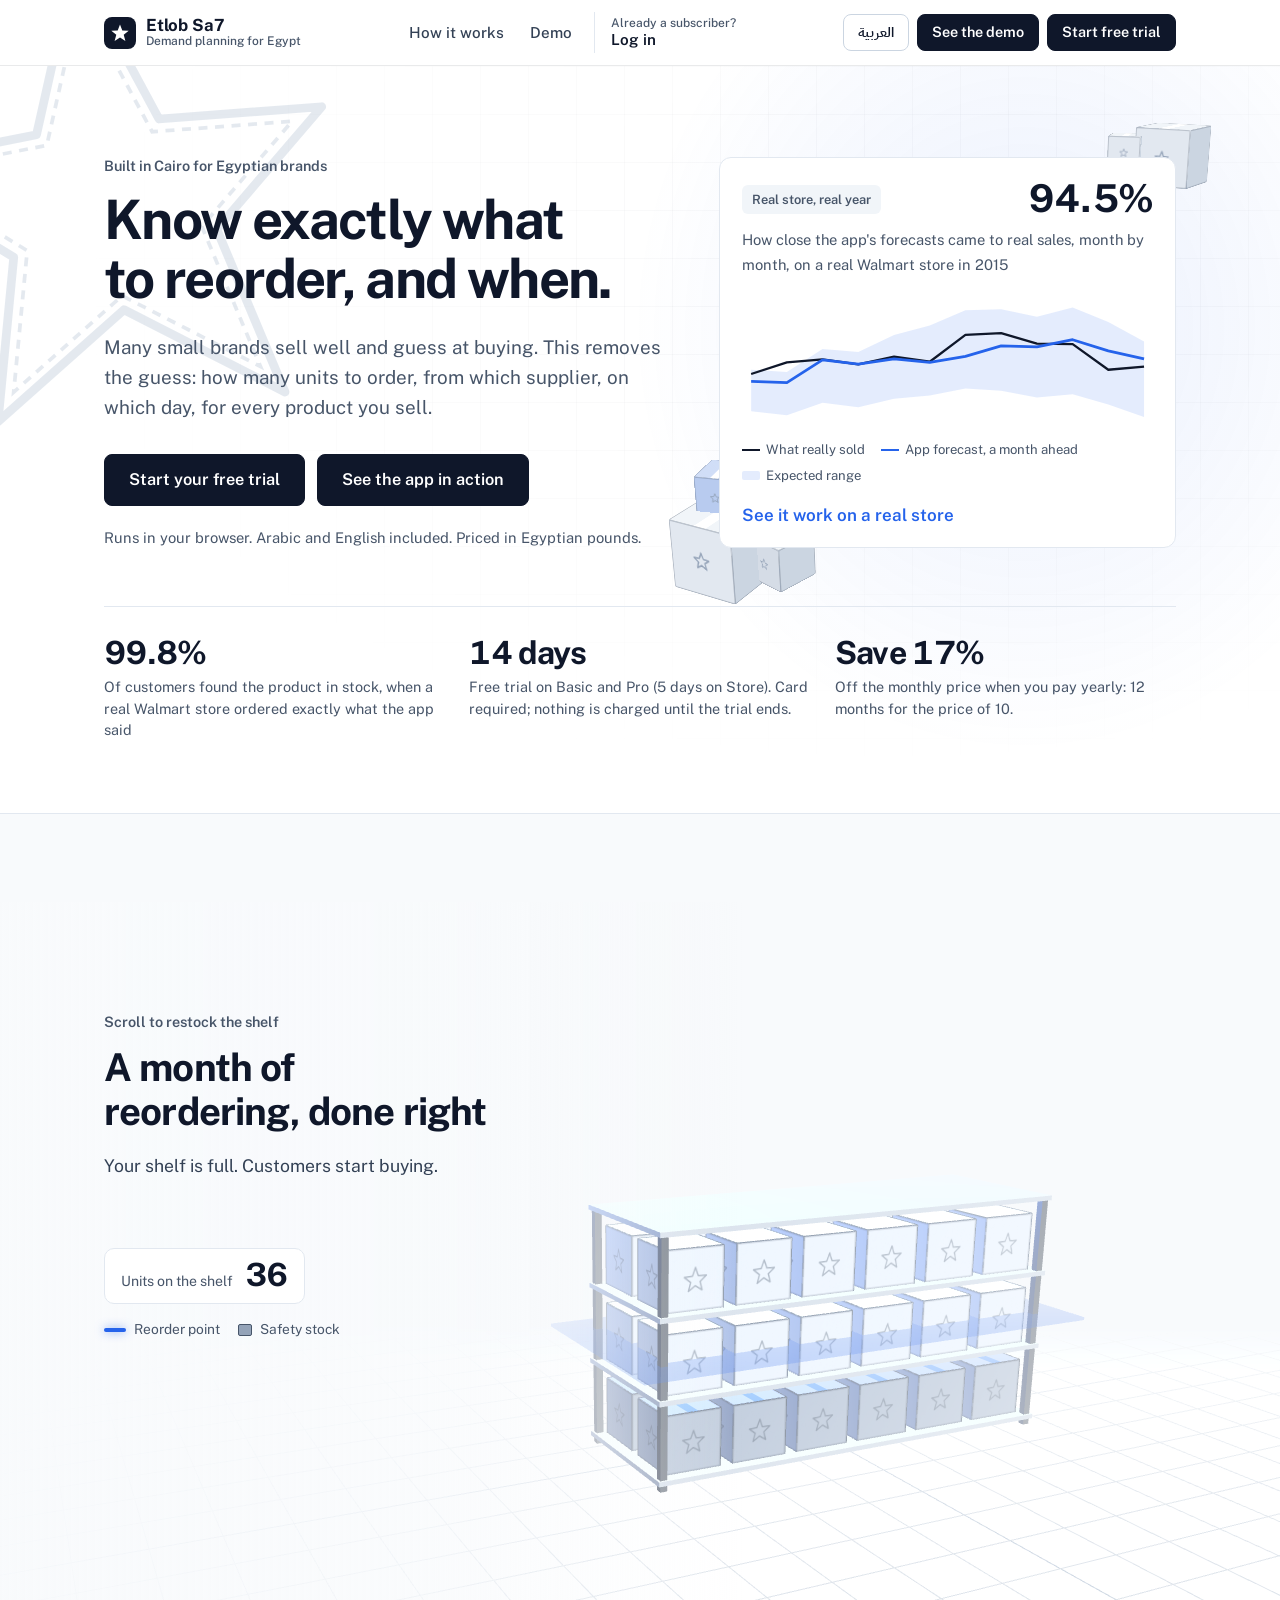
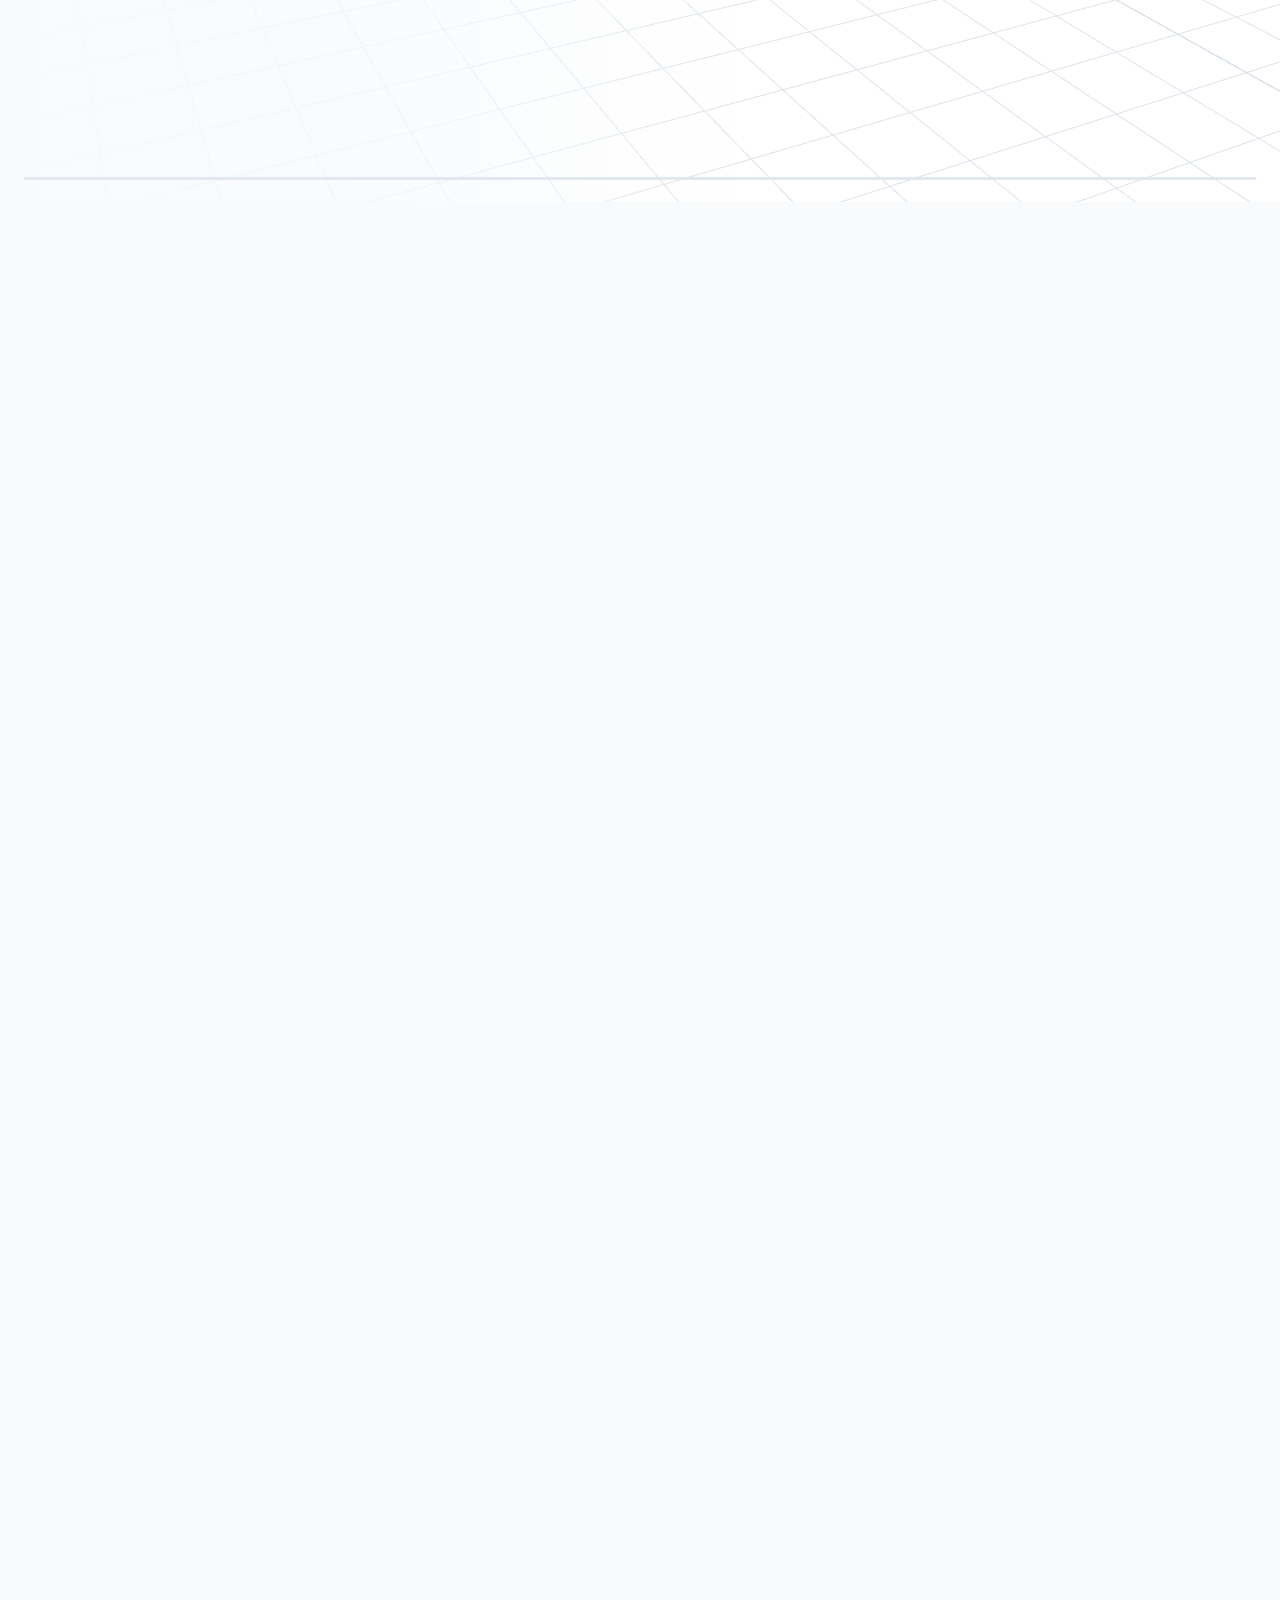
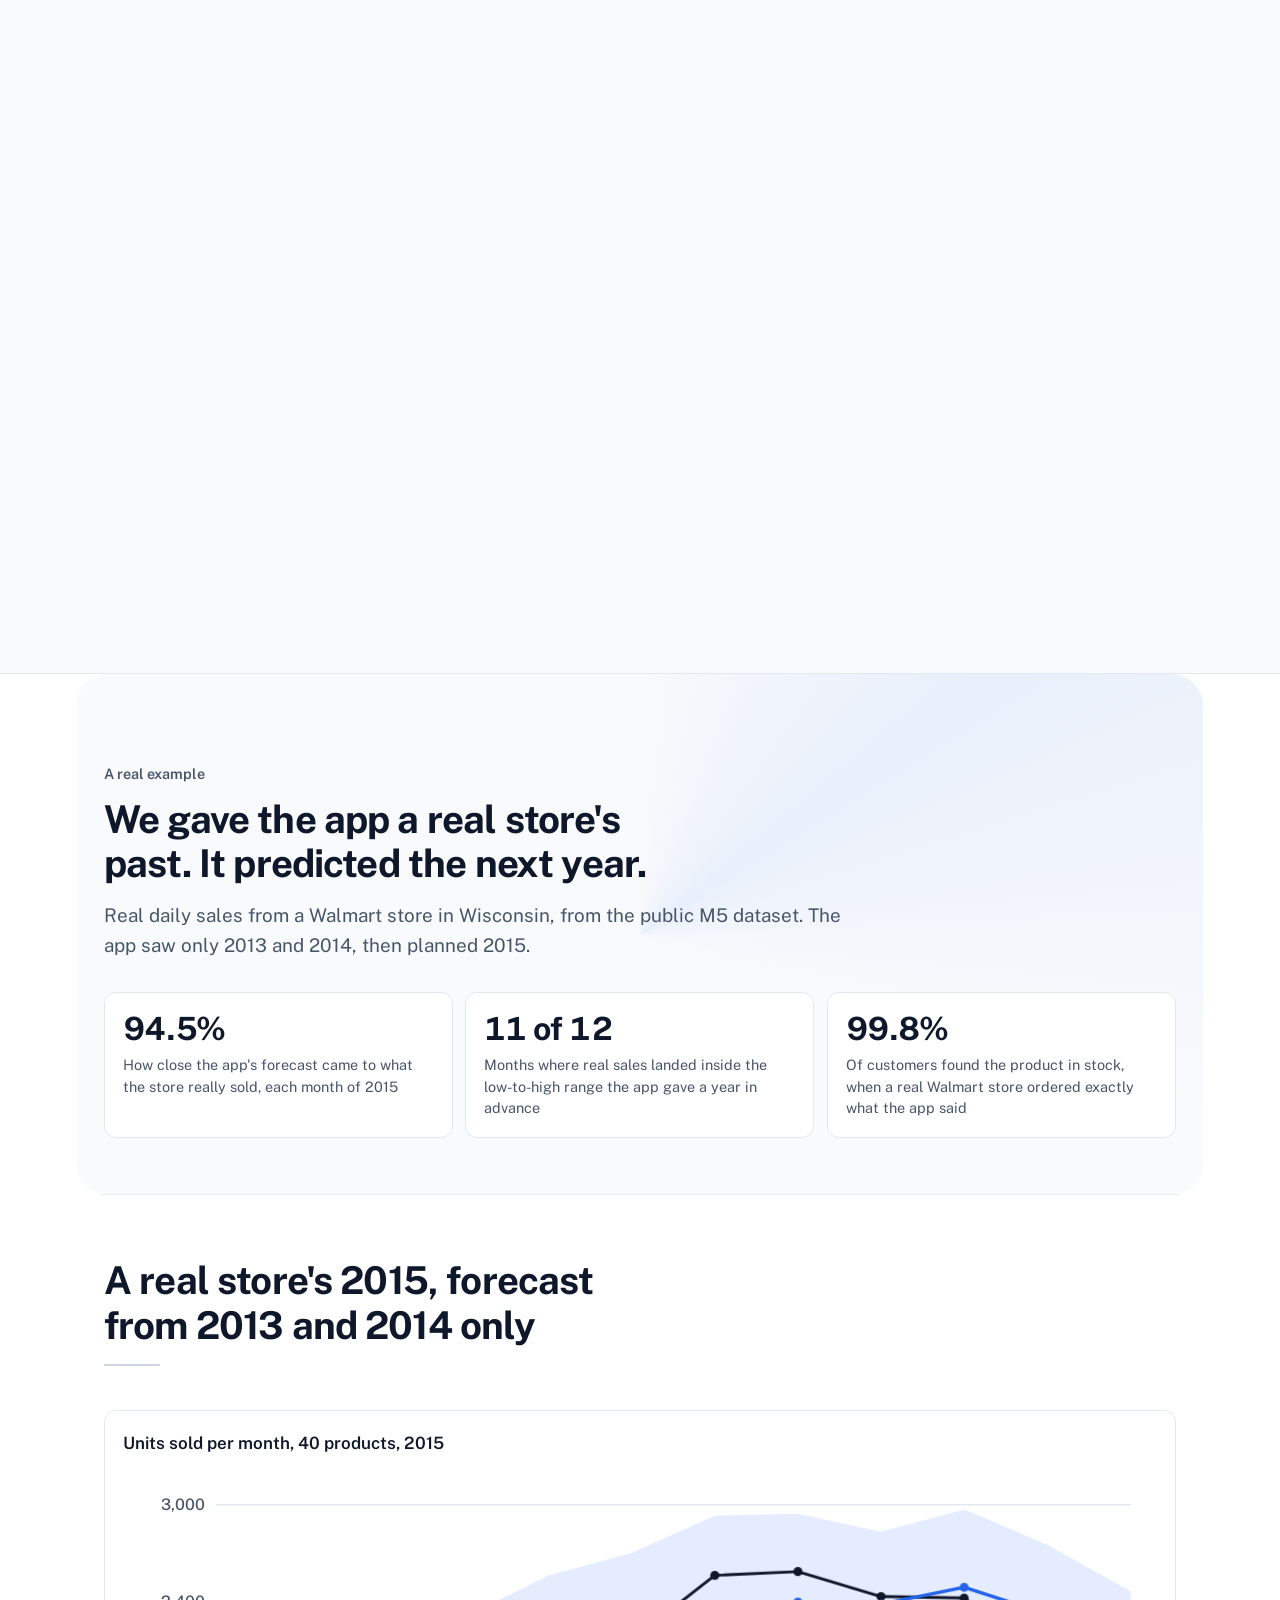
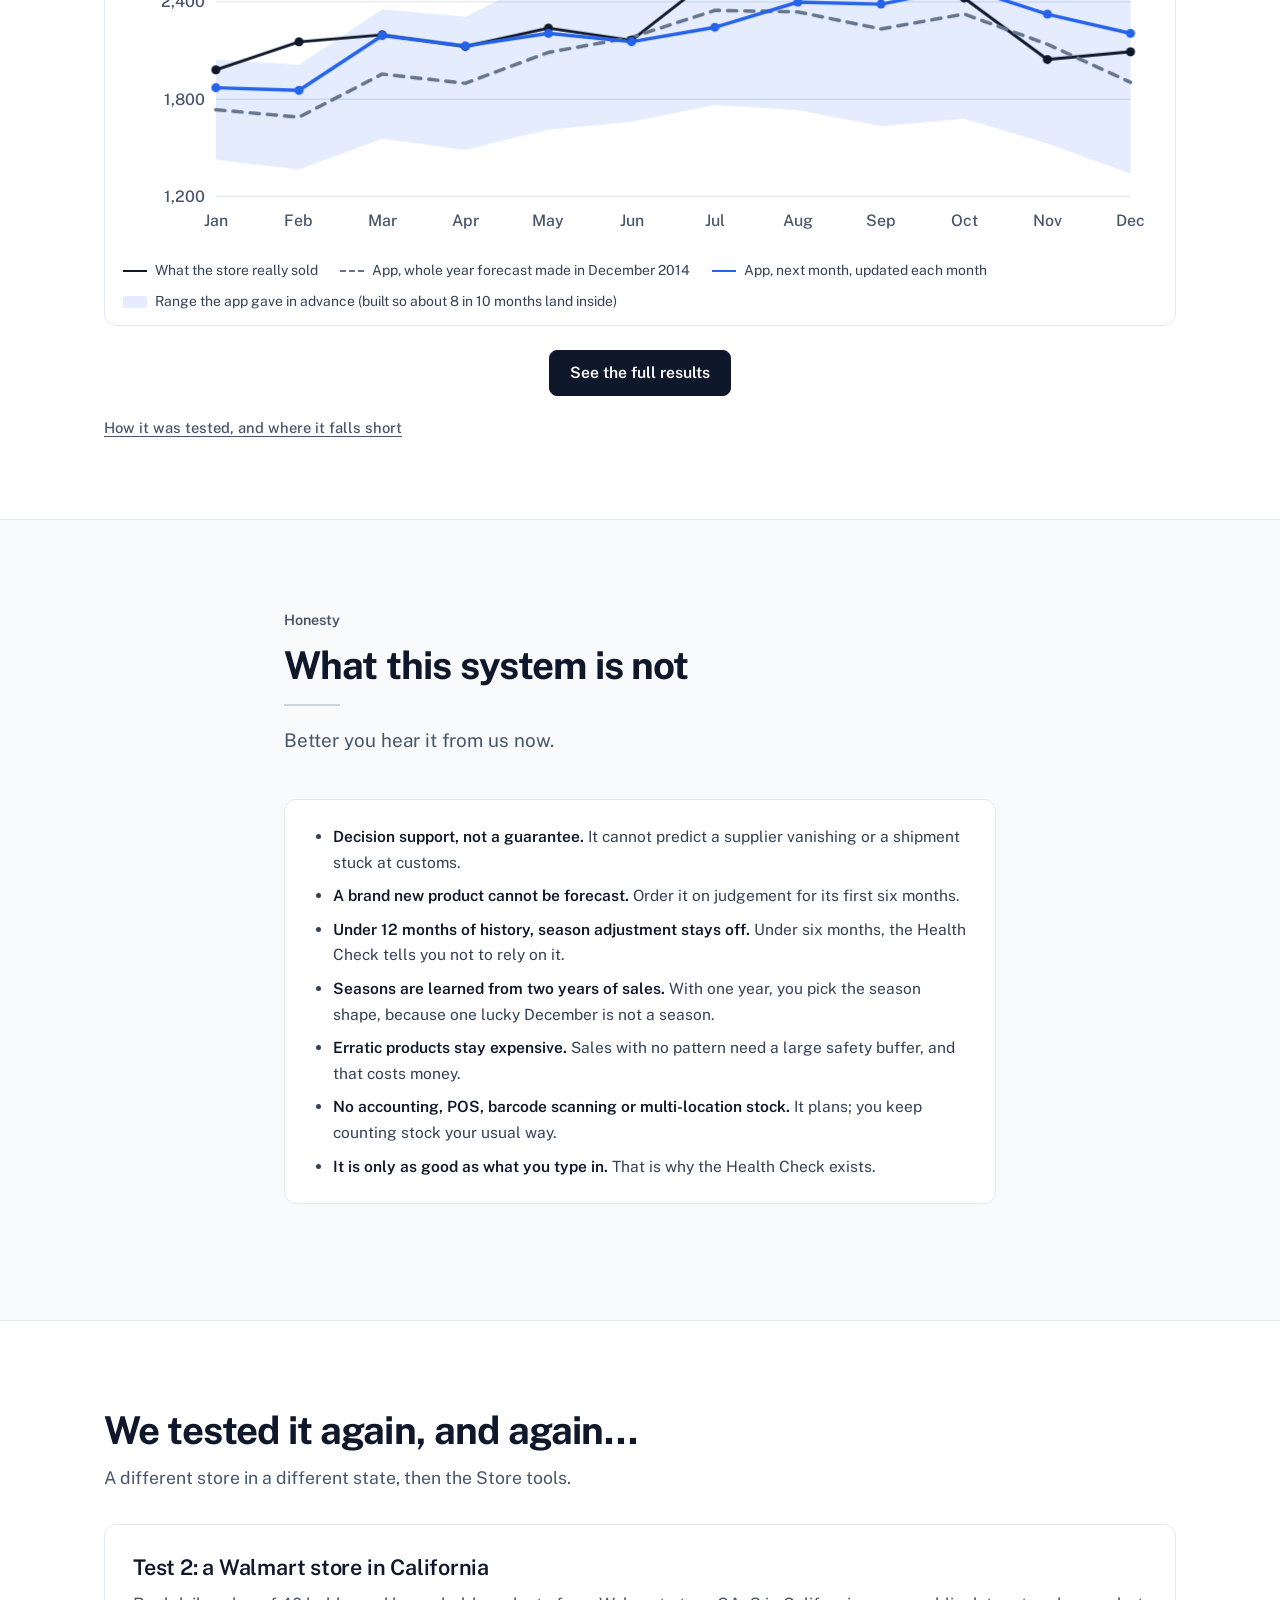
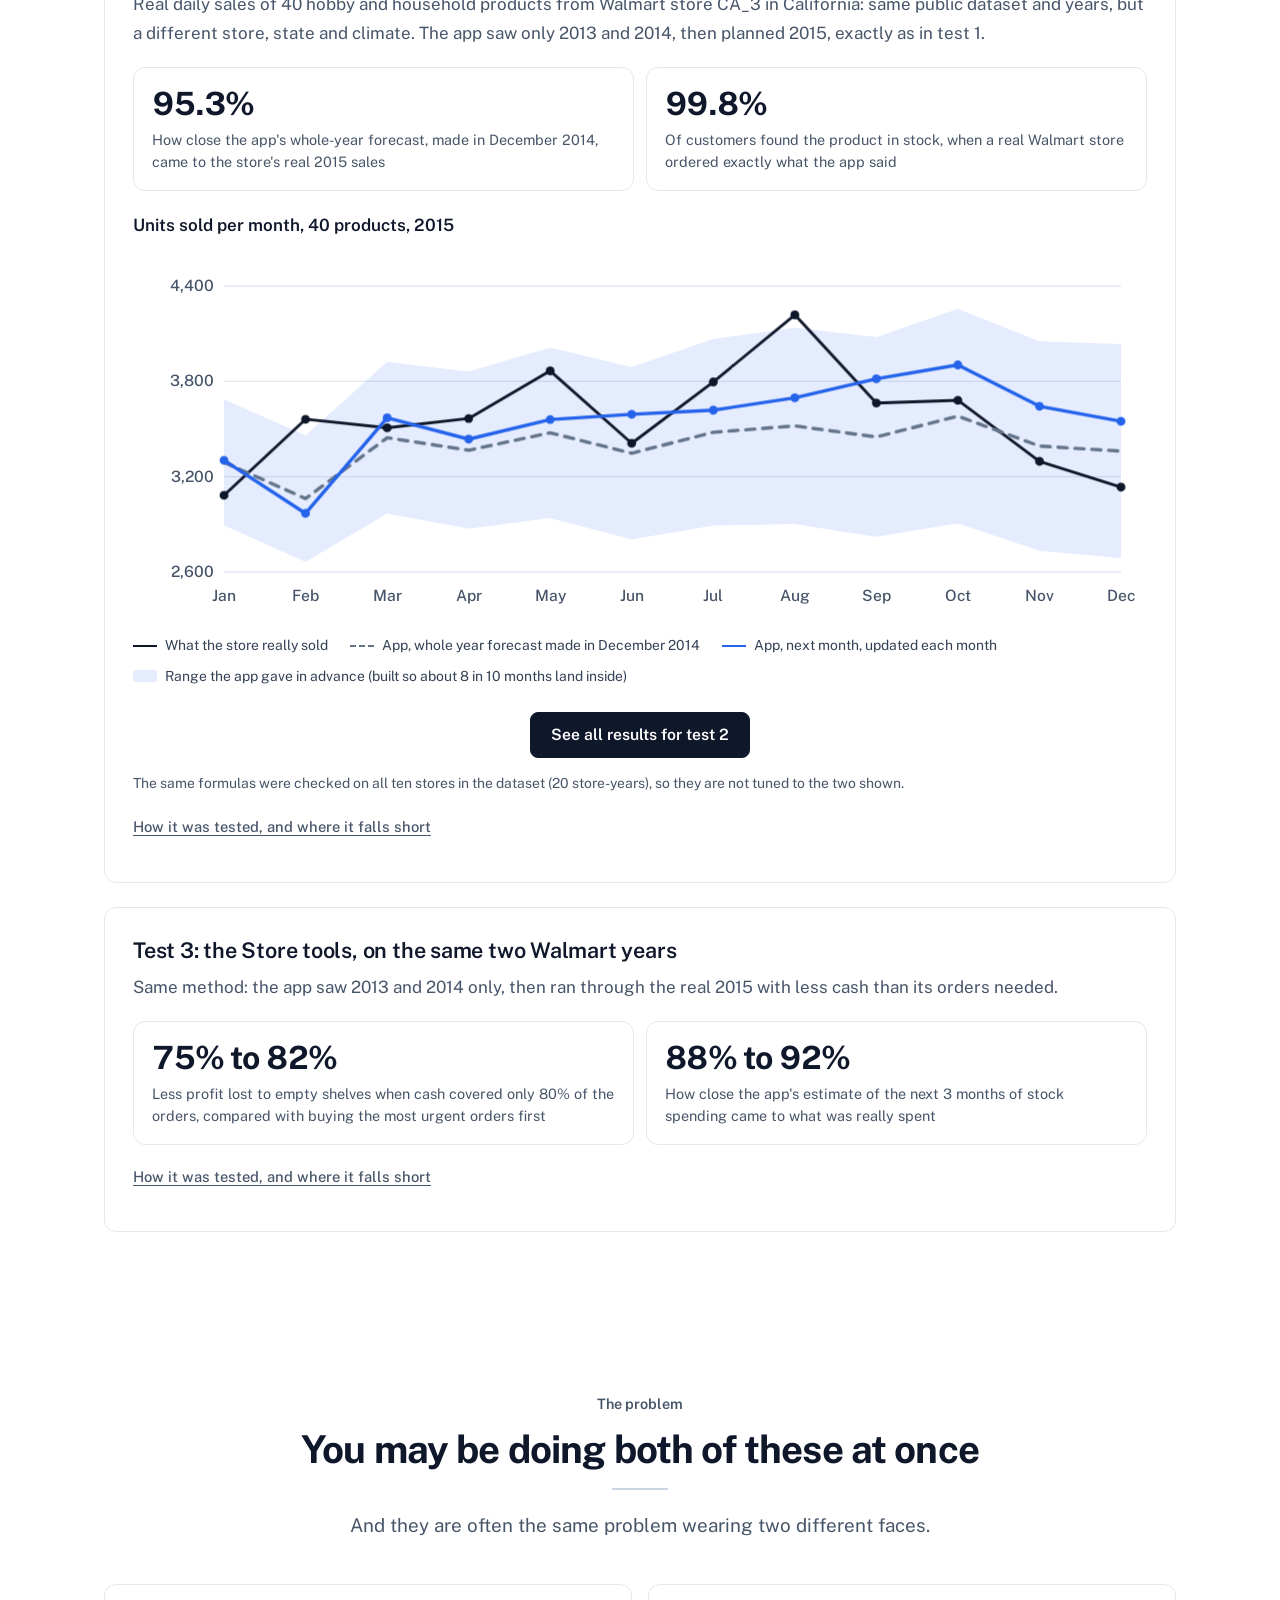
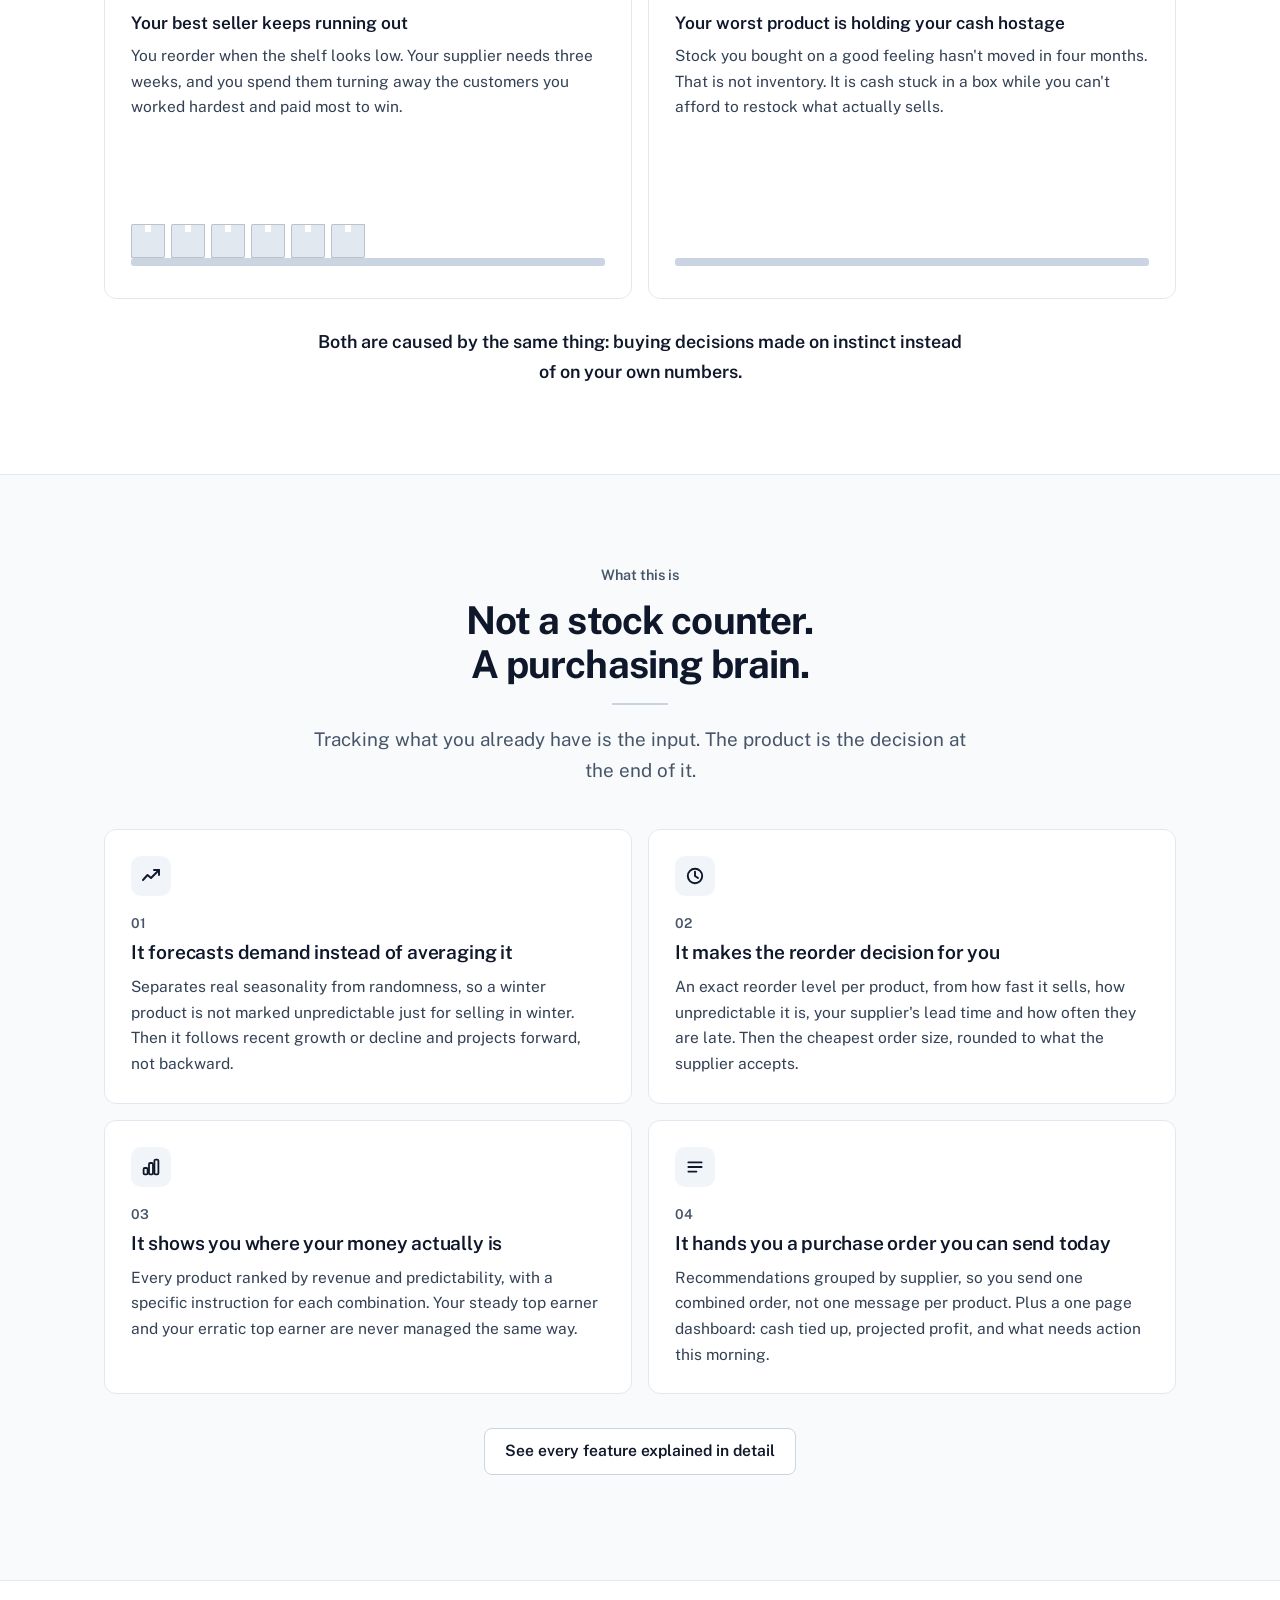
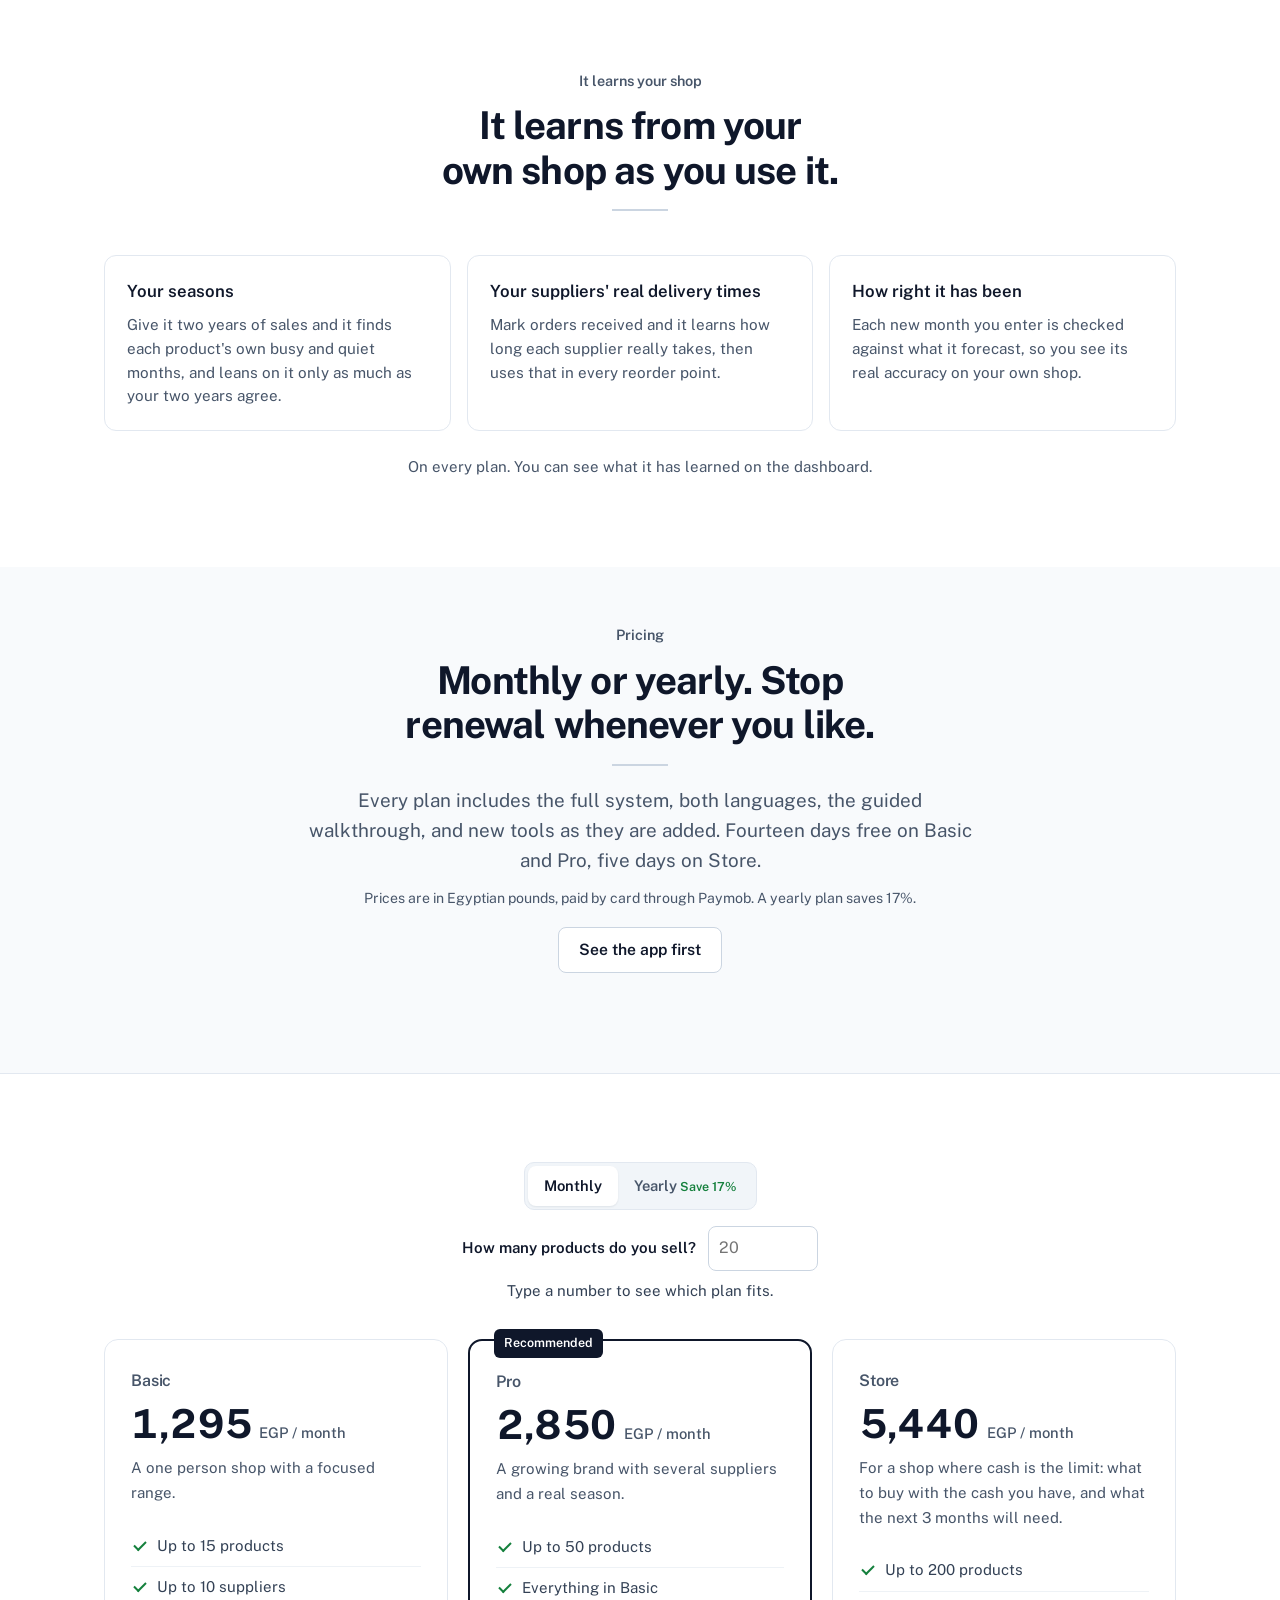
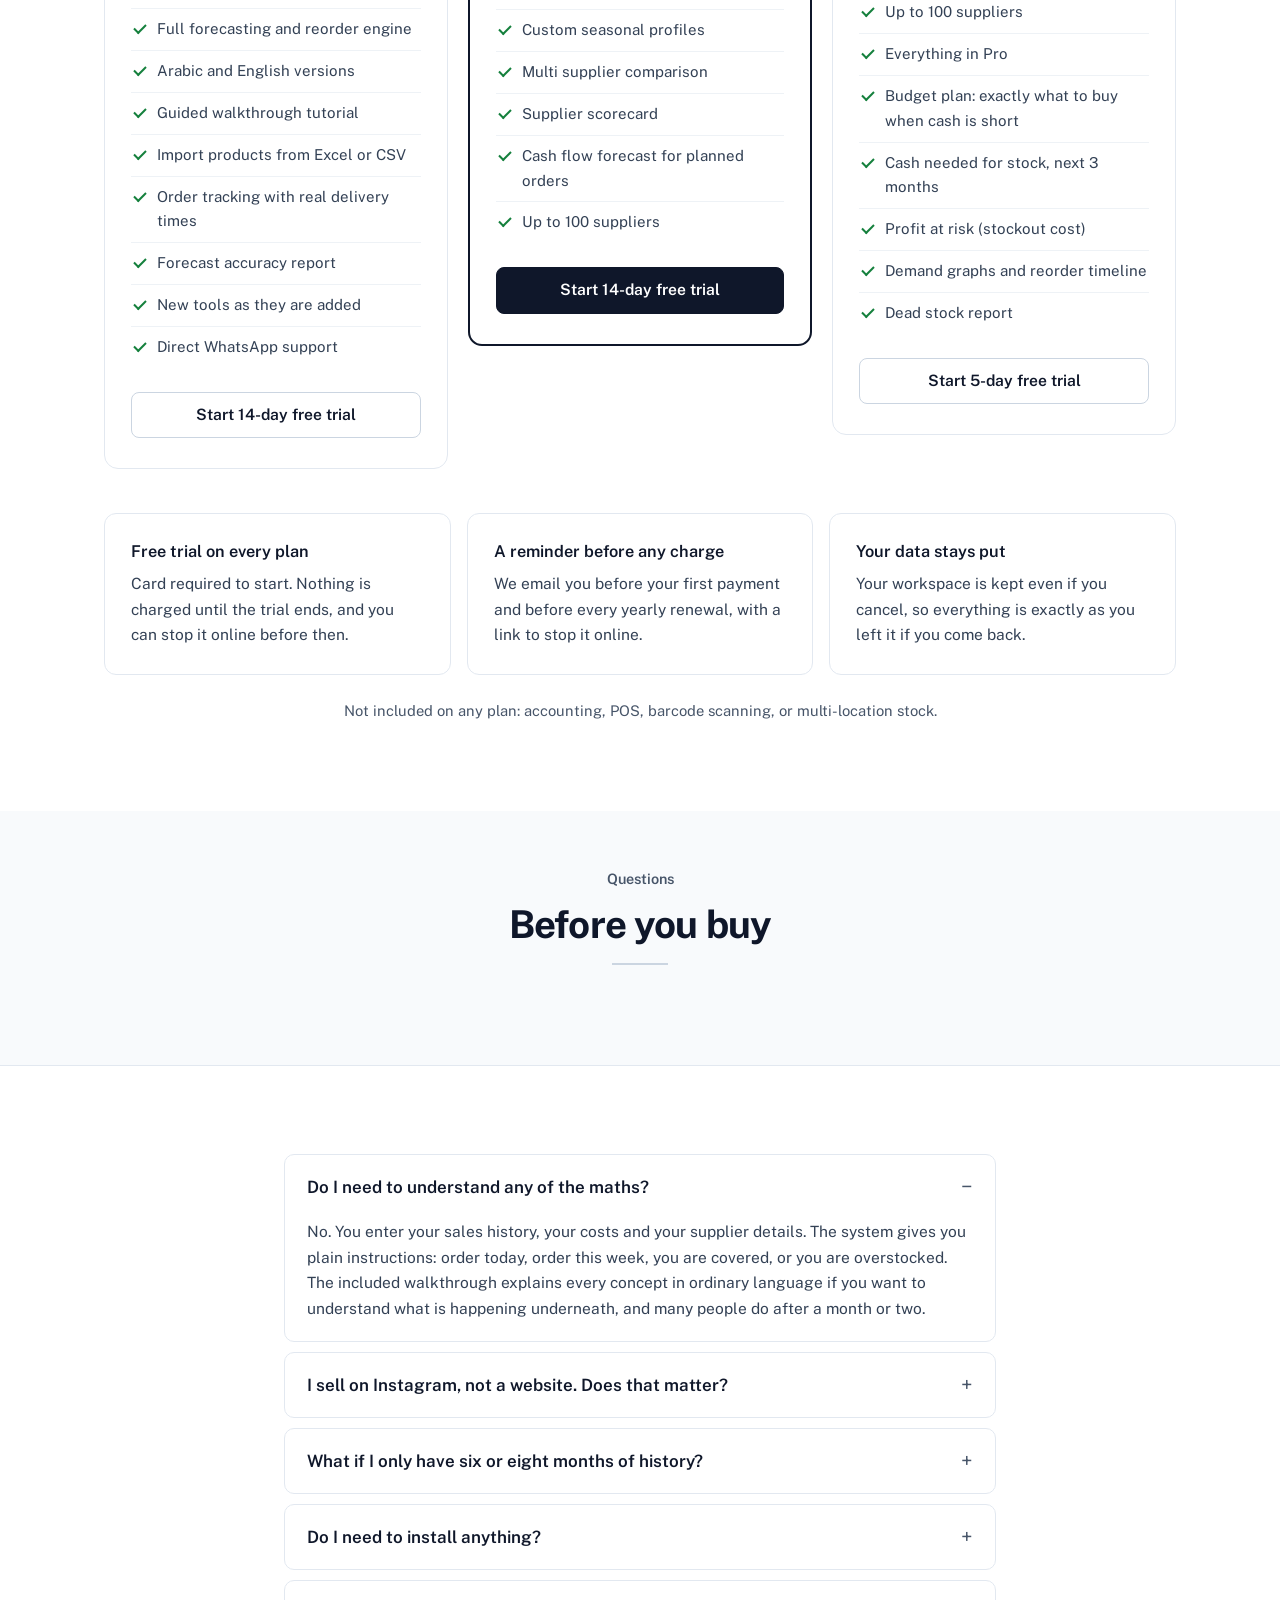
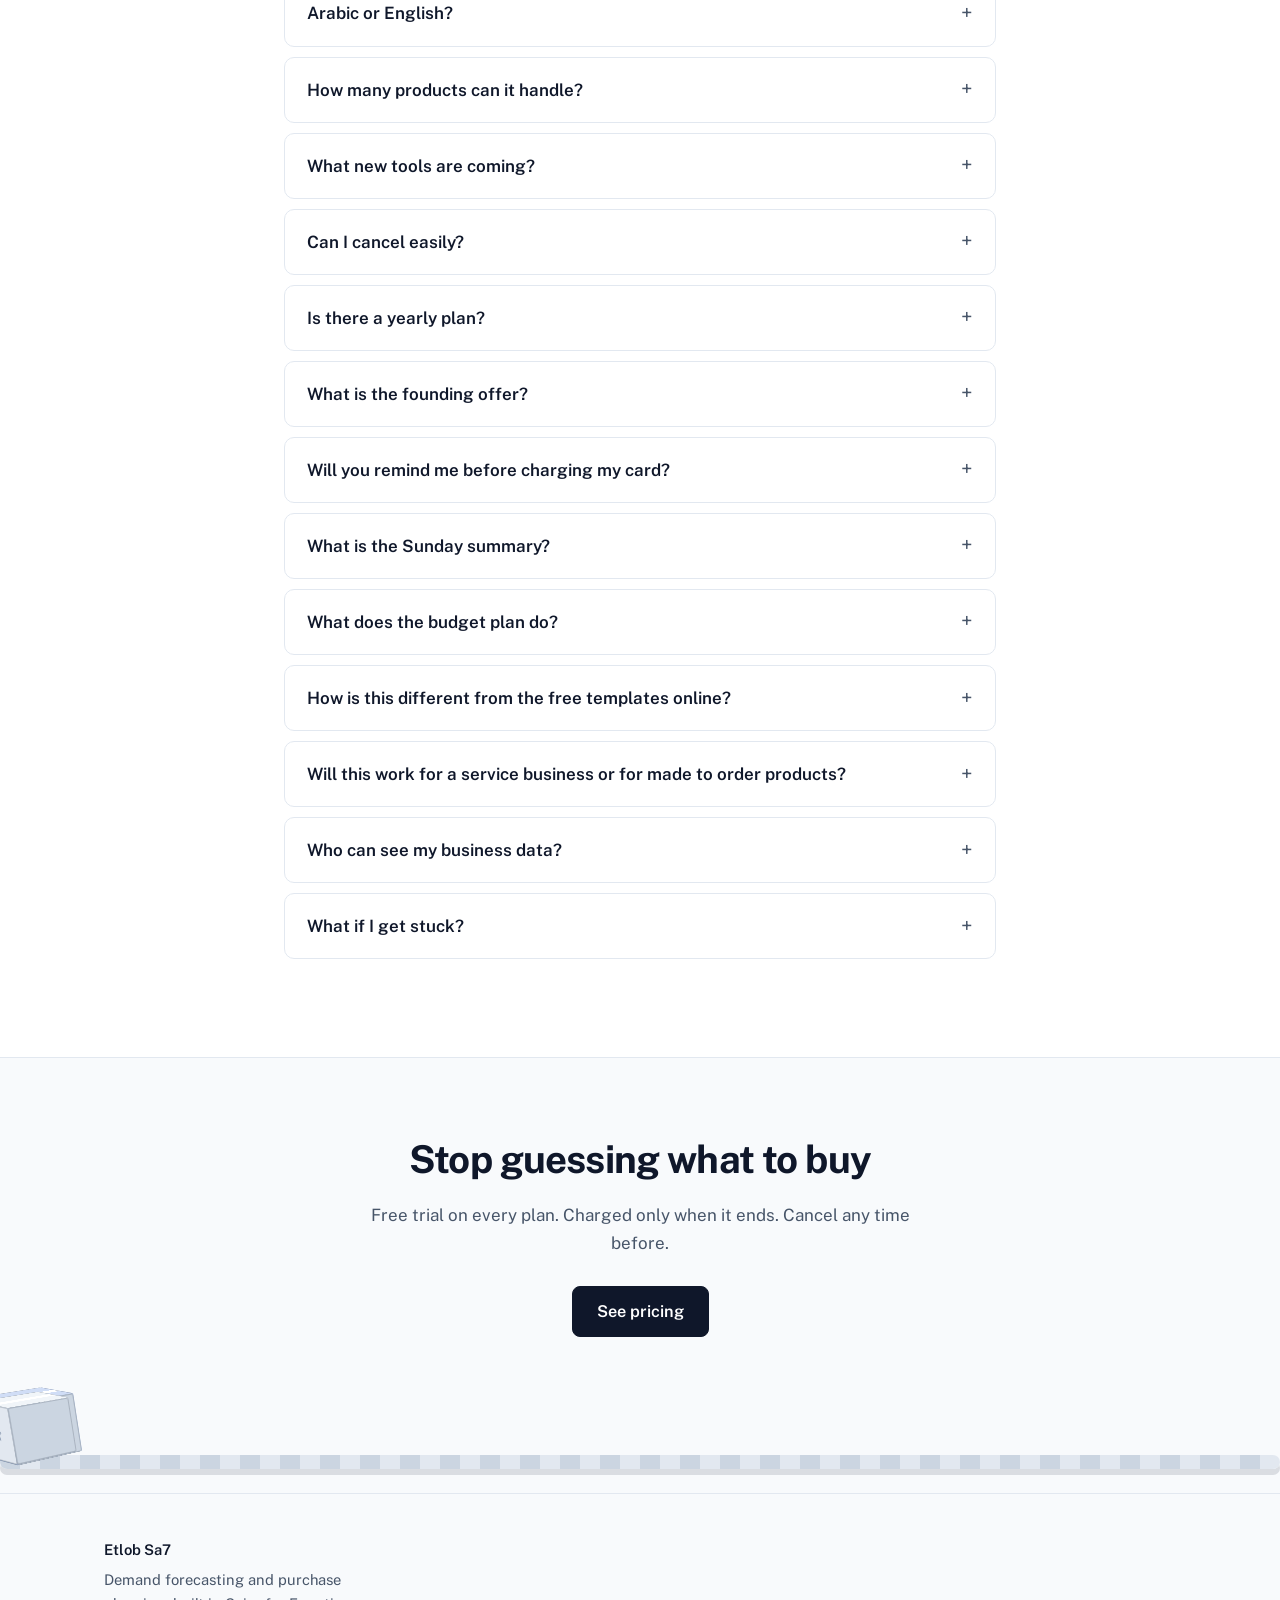
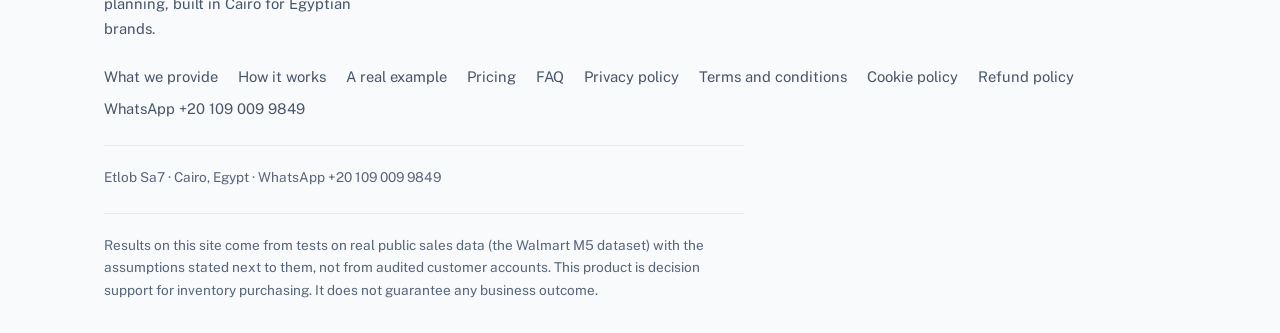
==== commit 7cb91fb1: "Website: white demo buttons, and a demo button always in the header The hero's See the app in action" ====
--- a/index.html
+++ b/index.html
@@ -131,6 +131,10 @@
 .drawer .tab{display:block;width:100%;text-align:start;padding:12px;font-size:1rem;border-radius:8px}
 .drawer .tab.navlogin{border-top:1px solid var(--line);border-radius:0;margin-top:6px;padding-top:16px}
 @media (max-width:1000px){.tabs{display:none}.menubtn{display:block}}
+/* phones: the demo and trial buttons stay in the header; the language switch lives in the menu */
+.nav-short{display:none !important}
+@media (max-width:600px){#langBtn{display:none}.nav-in{gap:8px}.nav-in .btn-sm{padding:7px 10px;font-size:.84rem}.nav-long{display:none !important}.nav-short{display:inline-flex !important}}
+@media (max-width:360px){.nav-in .brand b{display:none}}
 @media (max-width:600px){
   .nav-in{padding:10px 16px;gap:8px}
   .nav-in > div:last-child{gap:6px !important;flex-shrink:0}
@@ -764,7 +768,10 @@
 </div>
 <div style="display:flex;gap:8px;align-items:center">
 <button class="btn btn-ghost btn-sm langbtn" id="langBtn" type="button">العربية</button>
-<a class="btn btn-primary btn-sm" data-go="pricing" data-t="t8" href="#"></a>
+<a class="btn btn-primary btn-sm navdemo nav-long" data-t="t701" href="/demo/"></a>
+<a class="btn btn-primary btn-sm navdemo nav-short" data-t="t536" href="/demo/"></a>
+<a class="btn btn-primary btn-sm nav-long" data-go="pricing" data-t="t8" href="#"></a>
+<a class="btn btn-primary btn-sm nav-short" data-go="pricing" data-t="t702" href="#"></a>
 <button aria-label="Menu" class="menubtn" id="menubtn">
 <svg fill="none" height="18" viewbox="0 0 18 18" width="18"><path d="M2 5h14M2 9h14M2 13h14" stroke="currentColor" stroke-linecap="round" stroke-width="1.8"></path></svg>
 </button>
@@ -1363,7 +1370,7 @@
   t15: 'Built in Cairo for Egyptian brands',
   t16: 'Know exactly what to reorder, and when.',
   t17: 'Many small brands sell well and guess at buying. This removes the guess: how many units to order, from which supplier, on which day, for every product you sell.',
-  t18: '<a class="btn btn-primary btn-lg" data-go="pricing" href="#">Start your free trial</a>\n<a class="btn btn-ghost btn-lg" href="/demo/">See the app in action</a>',
+  t18: '<a class="btn btn-primary btn-lg" data-go="pricing" href="#">Start your free trial</a>\n<a class="btn btn-primary btn-lg" href="/demo/">See the app in action</a>',
   t19: 'Runs in your browser. Arabic and English included. Priced in Egyptian pounds.',
   t20: '<b>99.8%</b><small>Of customers found the product in stock, when a real Walmart store ordered exactly what the app said</small>',
   t21: '<b>14 days</b><small>Free trial on Basic and Pro (5 days on Store). Card required; nothing is charged until the trial ends.</small>',
@@ -1842,6 +1849,8 @@
   t538: 'A real example',
   t537: 'Top',
   t536: 'Demo',
+  t701: 'See the demo',
+  t702: 'Free trial',
   t535: 'App forecast, a month ahead',
   t534: 'What really sold',
   t533: 'How close the app\'s forecasts came to real sales, month by month, on a real Walmart store in 2015',
@@ -2066,7 +2075,7 @@
   t15: 'اتصنع في القاهرة',
   t16: 'اعرف بالظبط تطلب إيه، وإمتى.',
   t17: 'محلات صغيرة كتير شاطرة في البيع وبتخمن في الشراء. الأداة دي بتشيل التخمين: تطلب كام قطعة، من أي مورد، في أنهي يوم، لكل منتج بتبيعه.',
-  t18: '<a class="btn btn-primary btn-lg" data-go="pricing" href="#">ابدأ تجربتك المجانية</a>\n<a class="btn btn-ghost btn-lg" href="/demo/">اتفرج على الأداة</a>',
+  t18: '<a class="btn btn-primary btn-lg" data-go="pricing" href="#">ابدأ تجربتك المجانية</a>\n<a class="btn btn-primary btn-lg" href="/demo/">اتفرج على الأداة</a>',
   t19: 'بيشتغل في المتصفح. عربي وإنجليزي مع بعض. بالجنيه المصري.',
   t20: '<b>99.8%</b><small>من الزباين لقوا المنتج موجود، لما فرع وول مارت حقيقي طلب بالظبط اللي الأداة قالته</small>',
   t21: '<b>14 يوم</b><small>تجربة مجانية على الأساسية وPro (5 أيام على Store). محتاج كارت، ومفيش خصم لحد ما التجربة تخلص.</small>',
@@ -2545,6 +2554,8 @@
   t538: 'مثال حقيقي',
   t537: 'الأول',
   t536: 'العرض',
+  t701: 'اتفرج على العرض',
+  t702: 'جرب مجانًا',
   t535: 'توقع الأداة، قبلها بشهر',
   t534: 'اللي اتباع فعلا',
   t533: 'قد إيه توقعات الأداة قربت من المبيعات الحقيقية، شهر بشهر، في فرع وول مارت حقيقي في 2015',
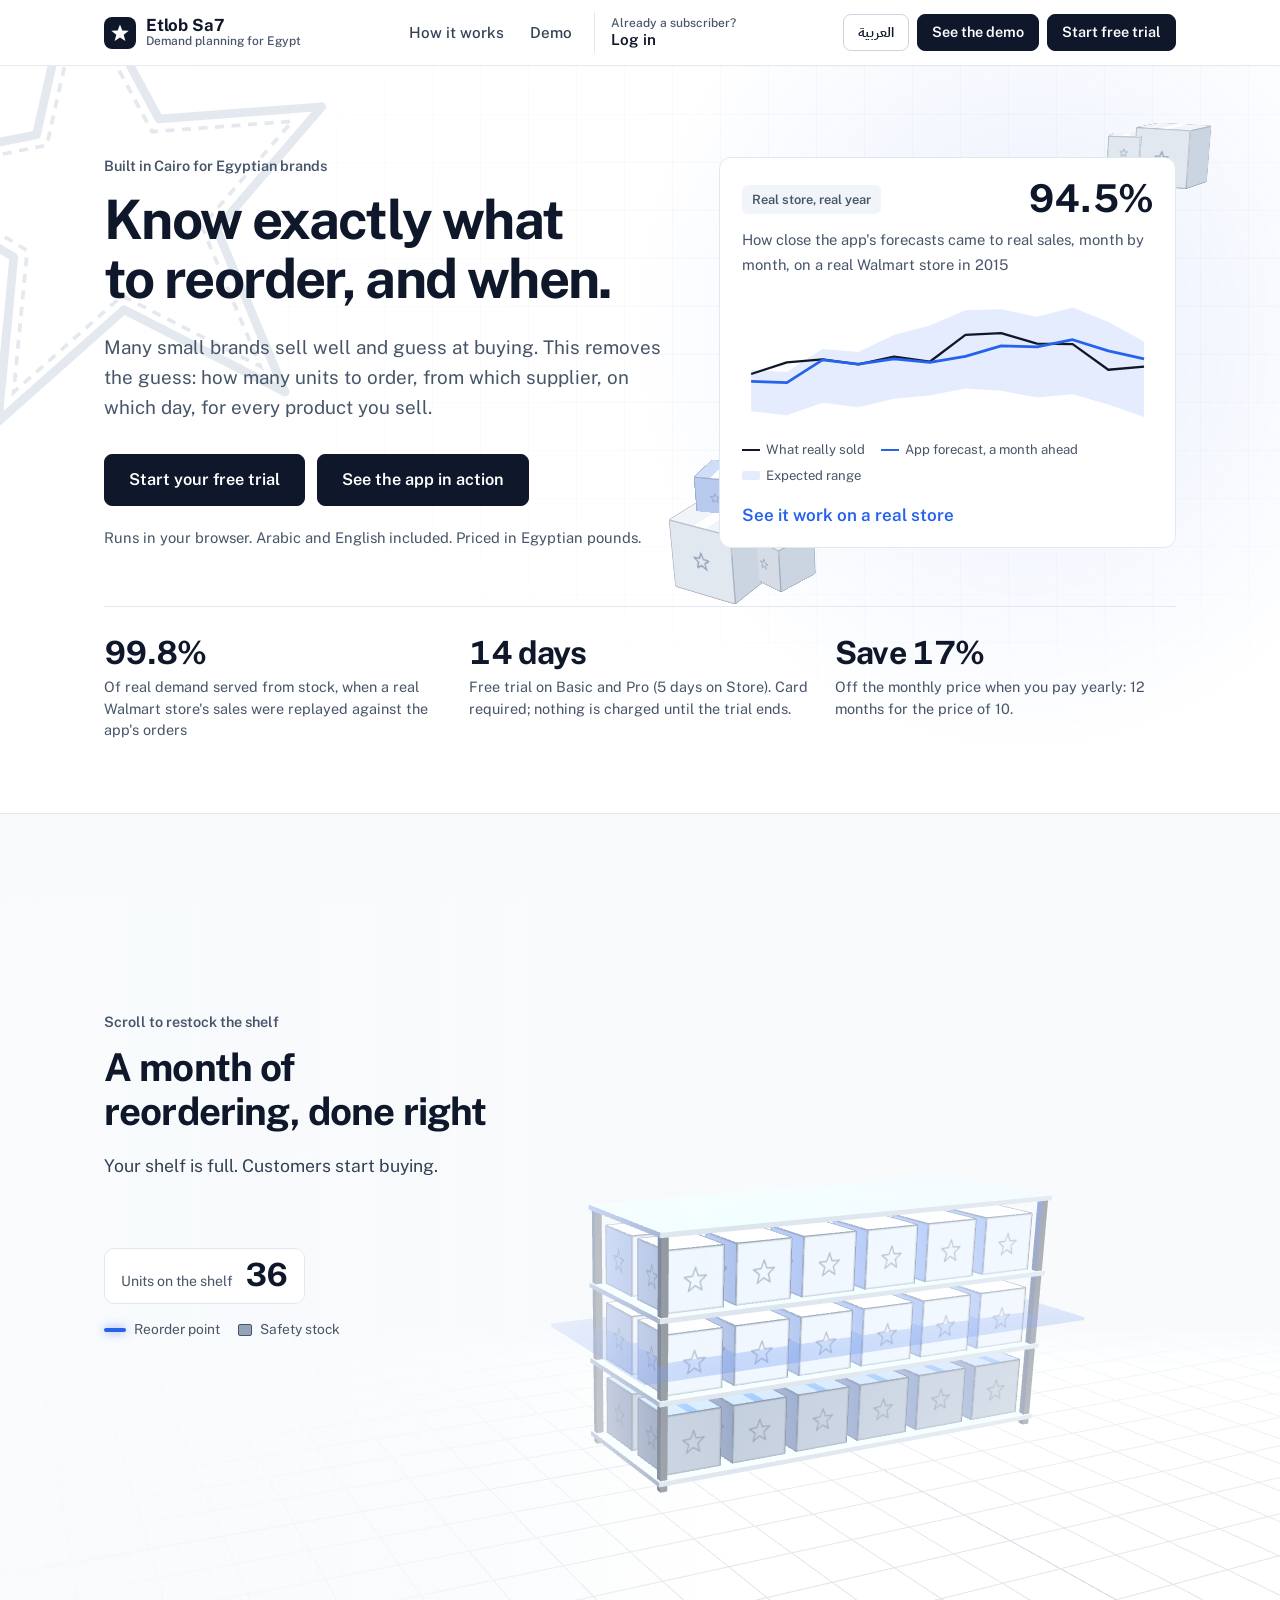
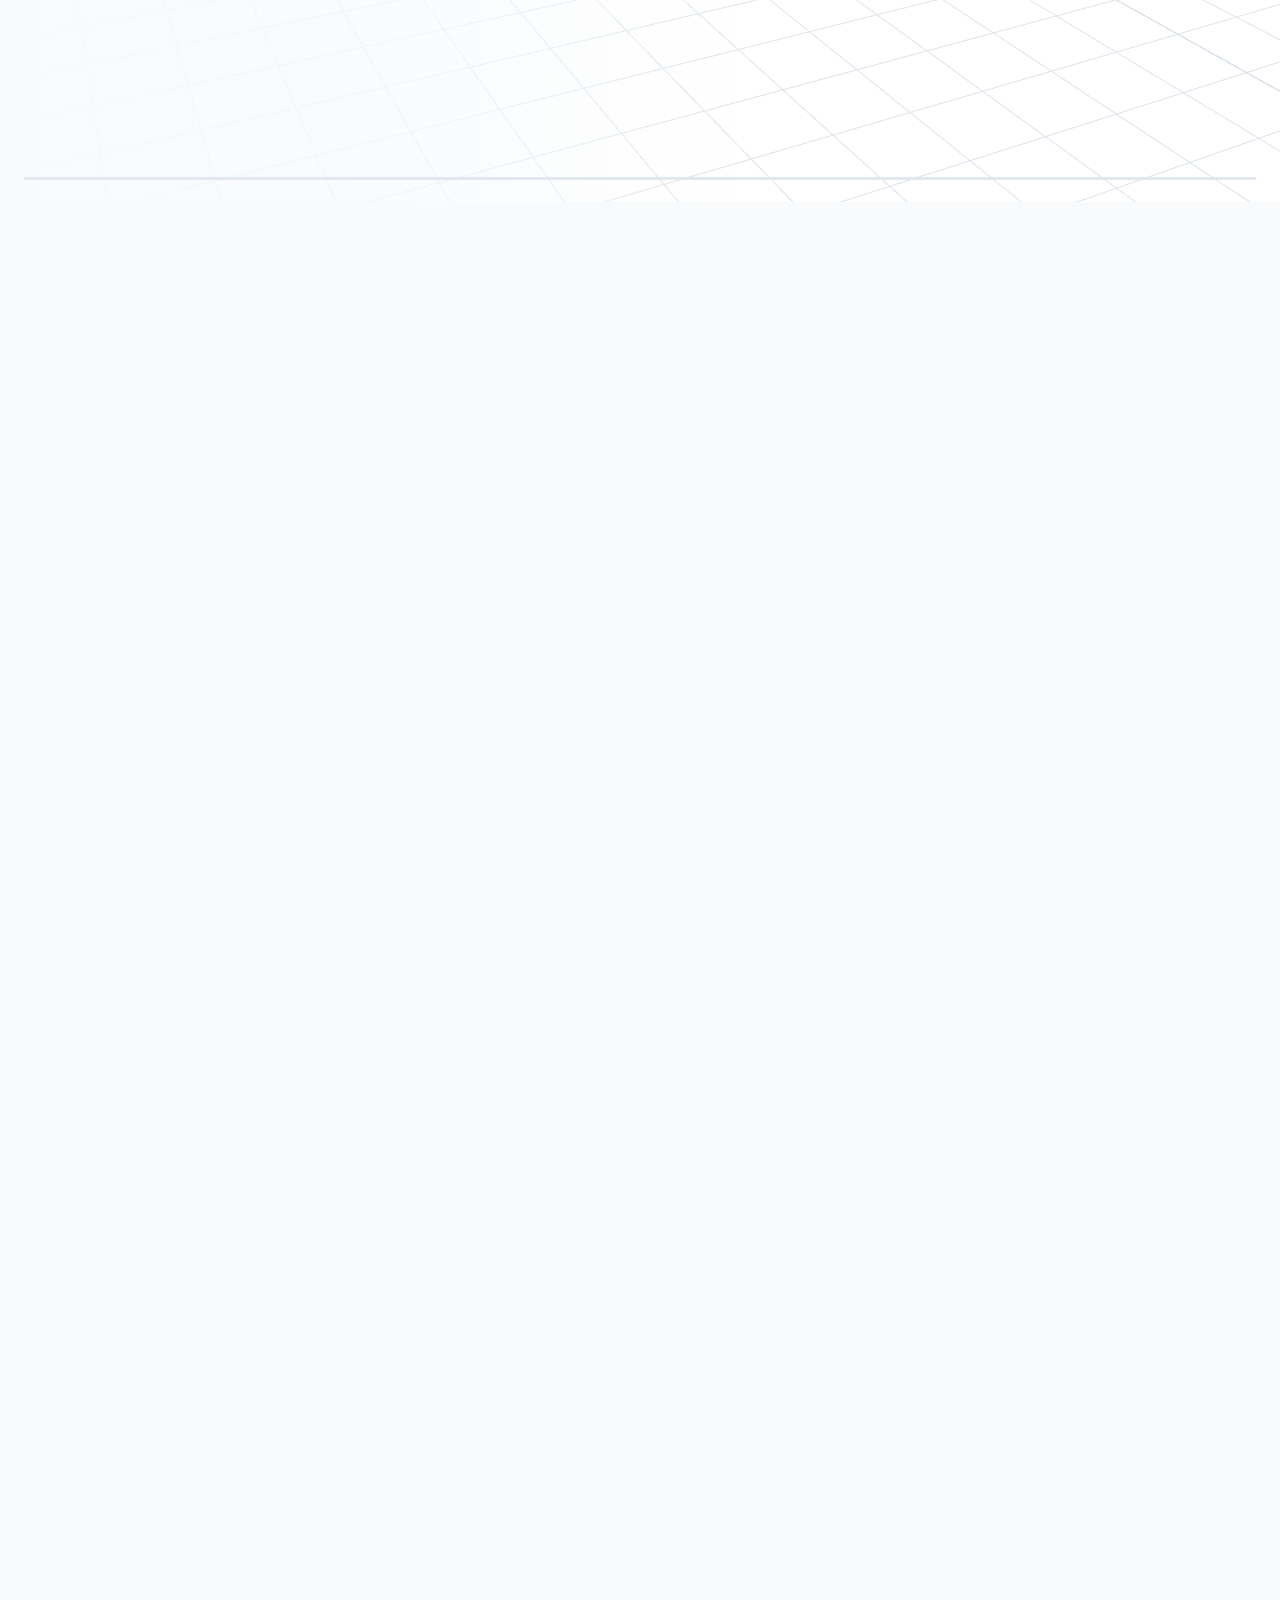
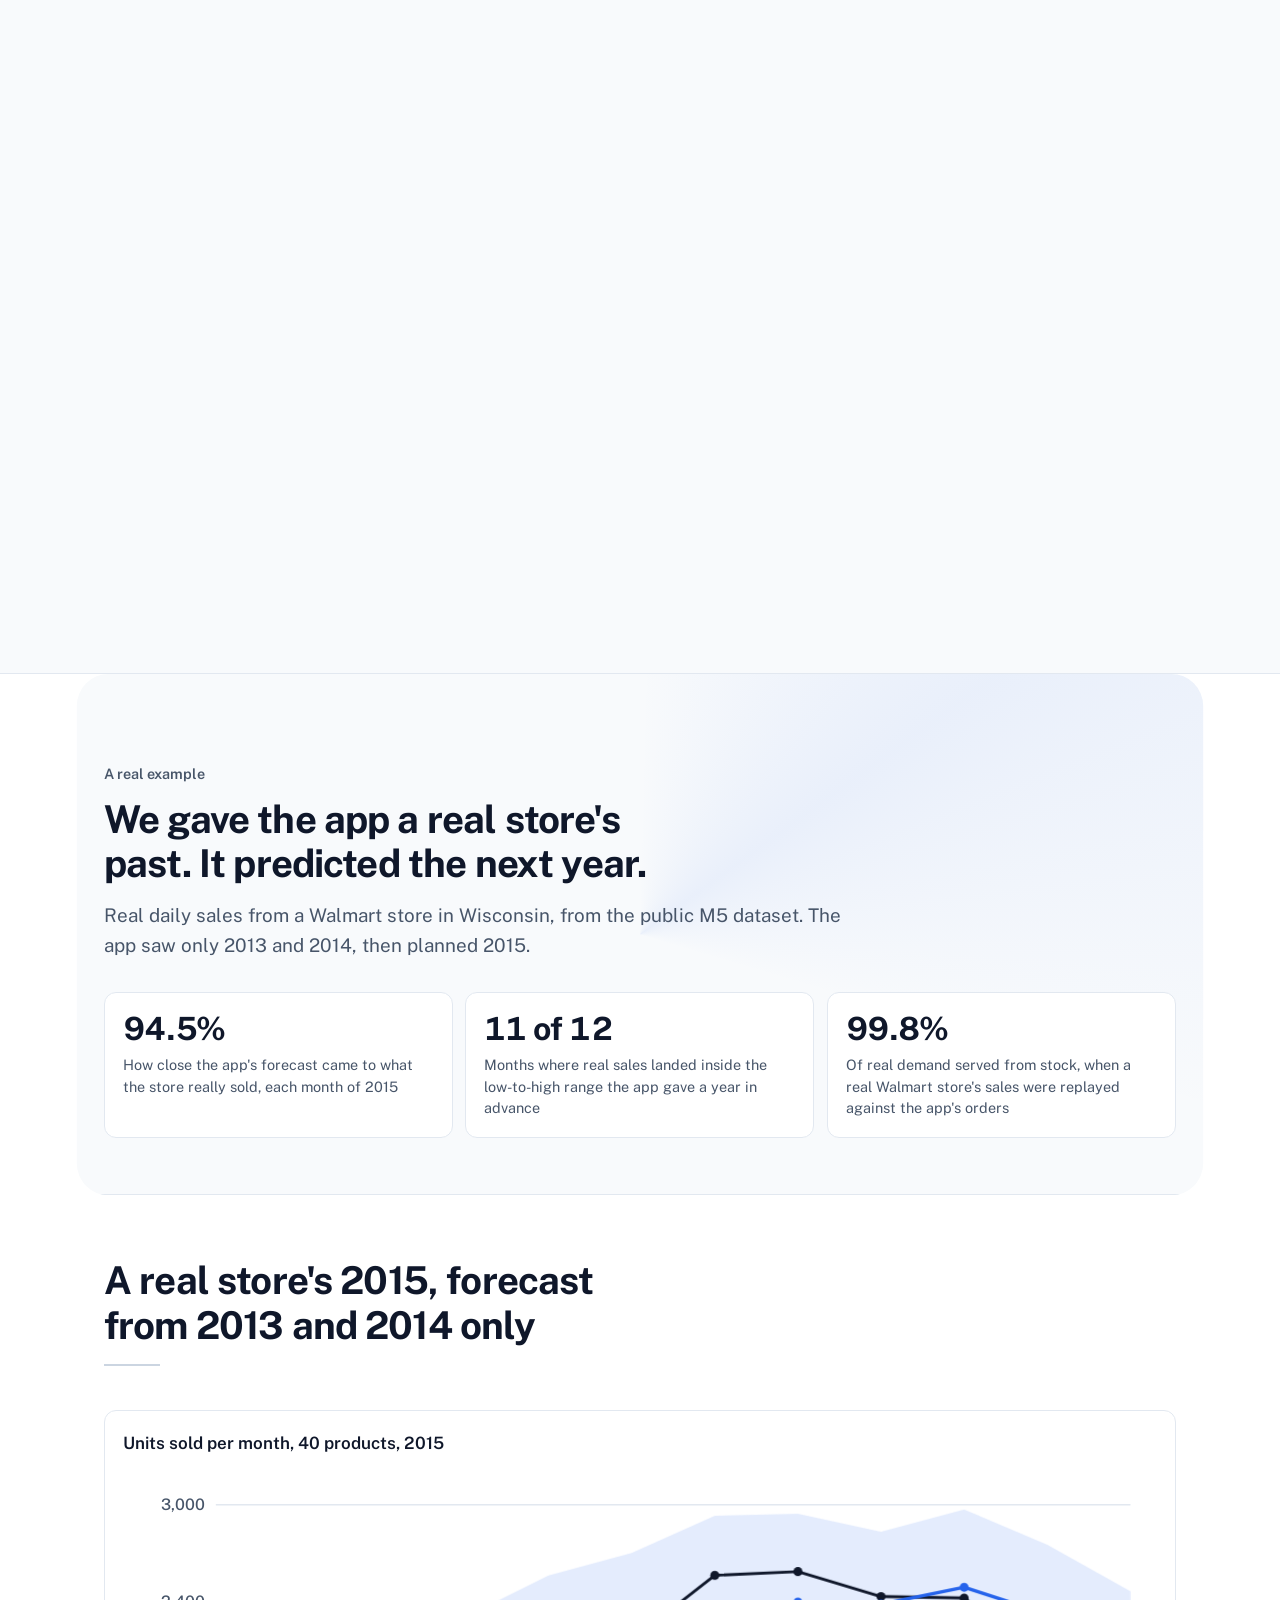
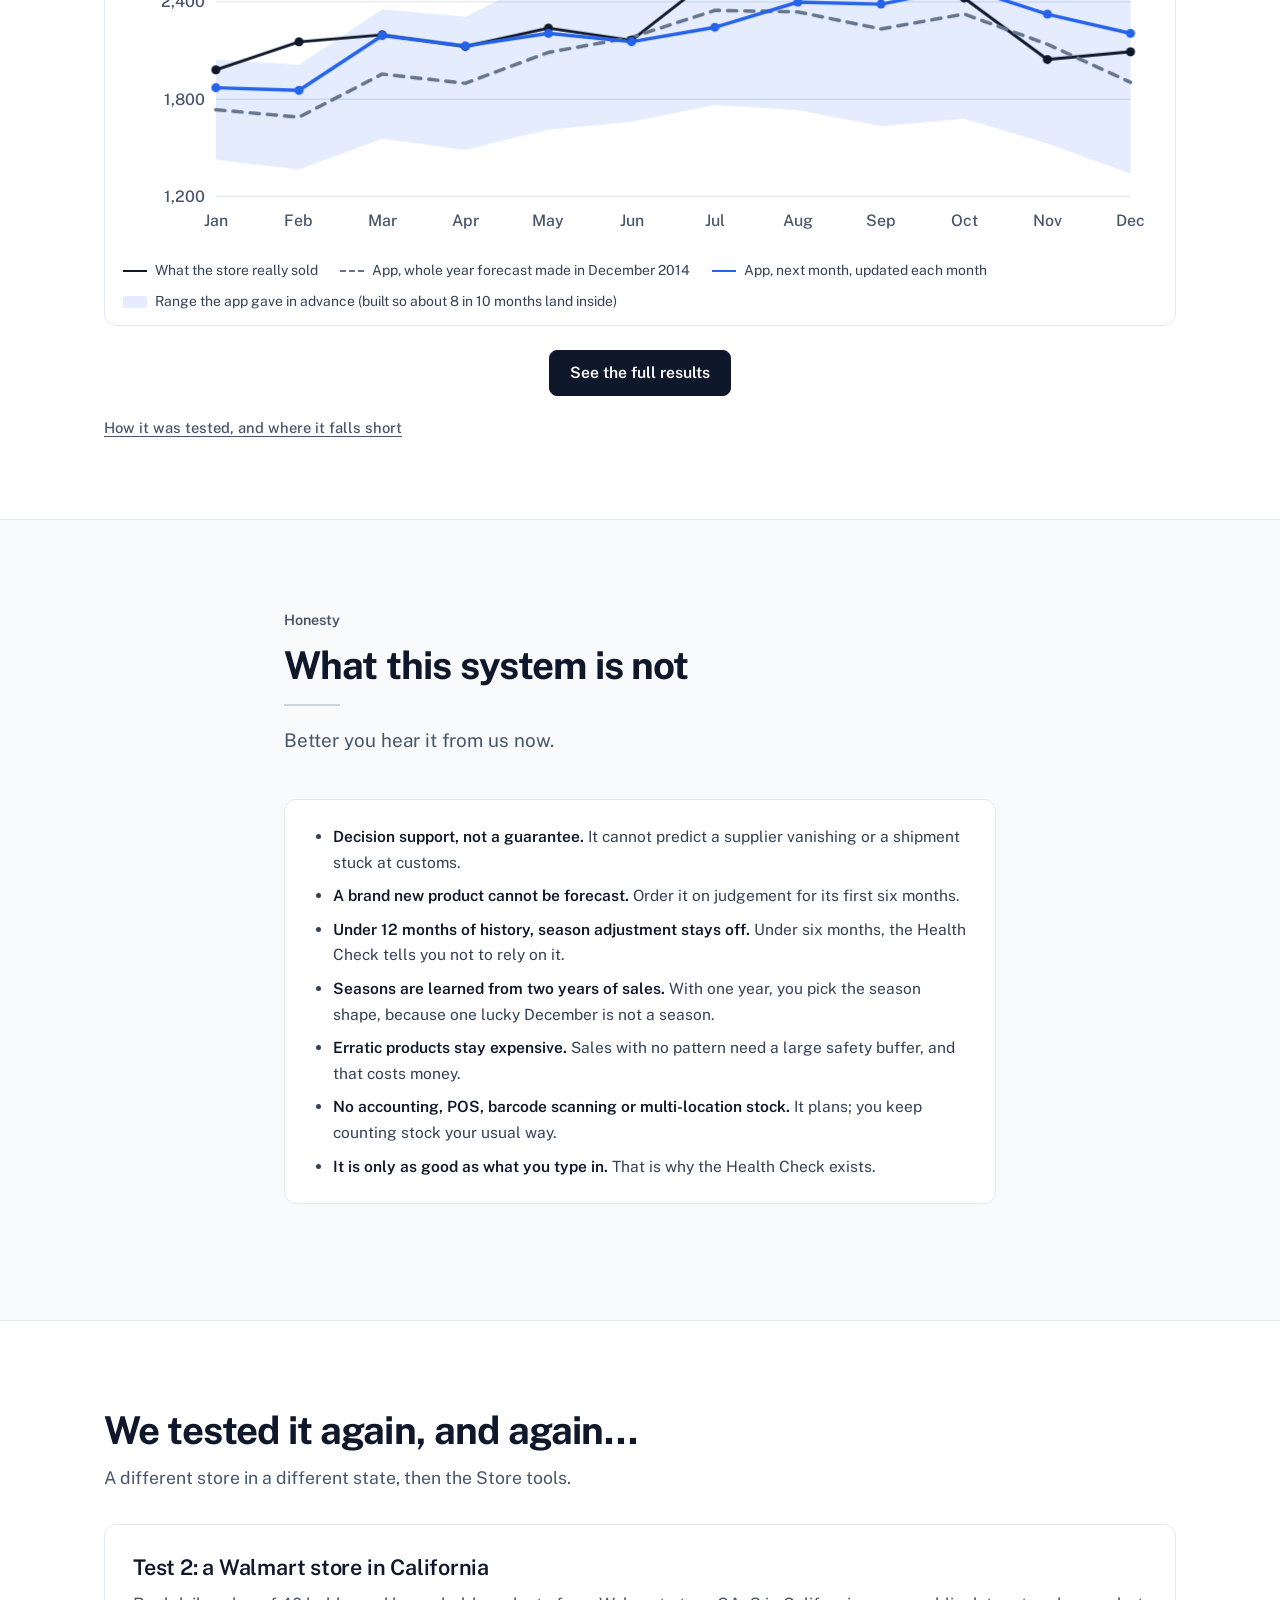
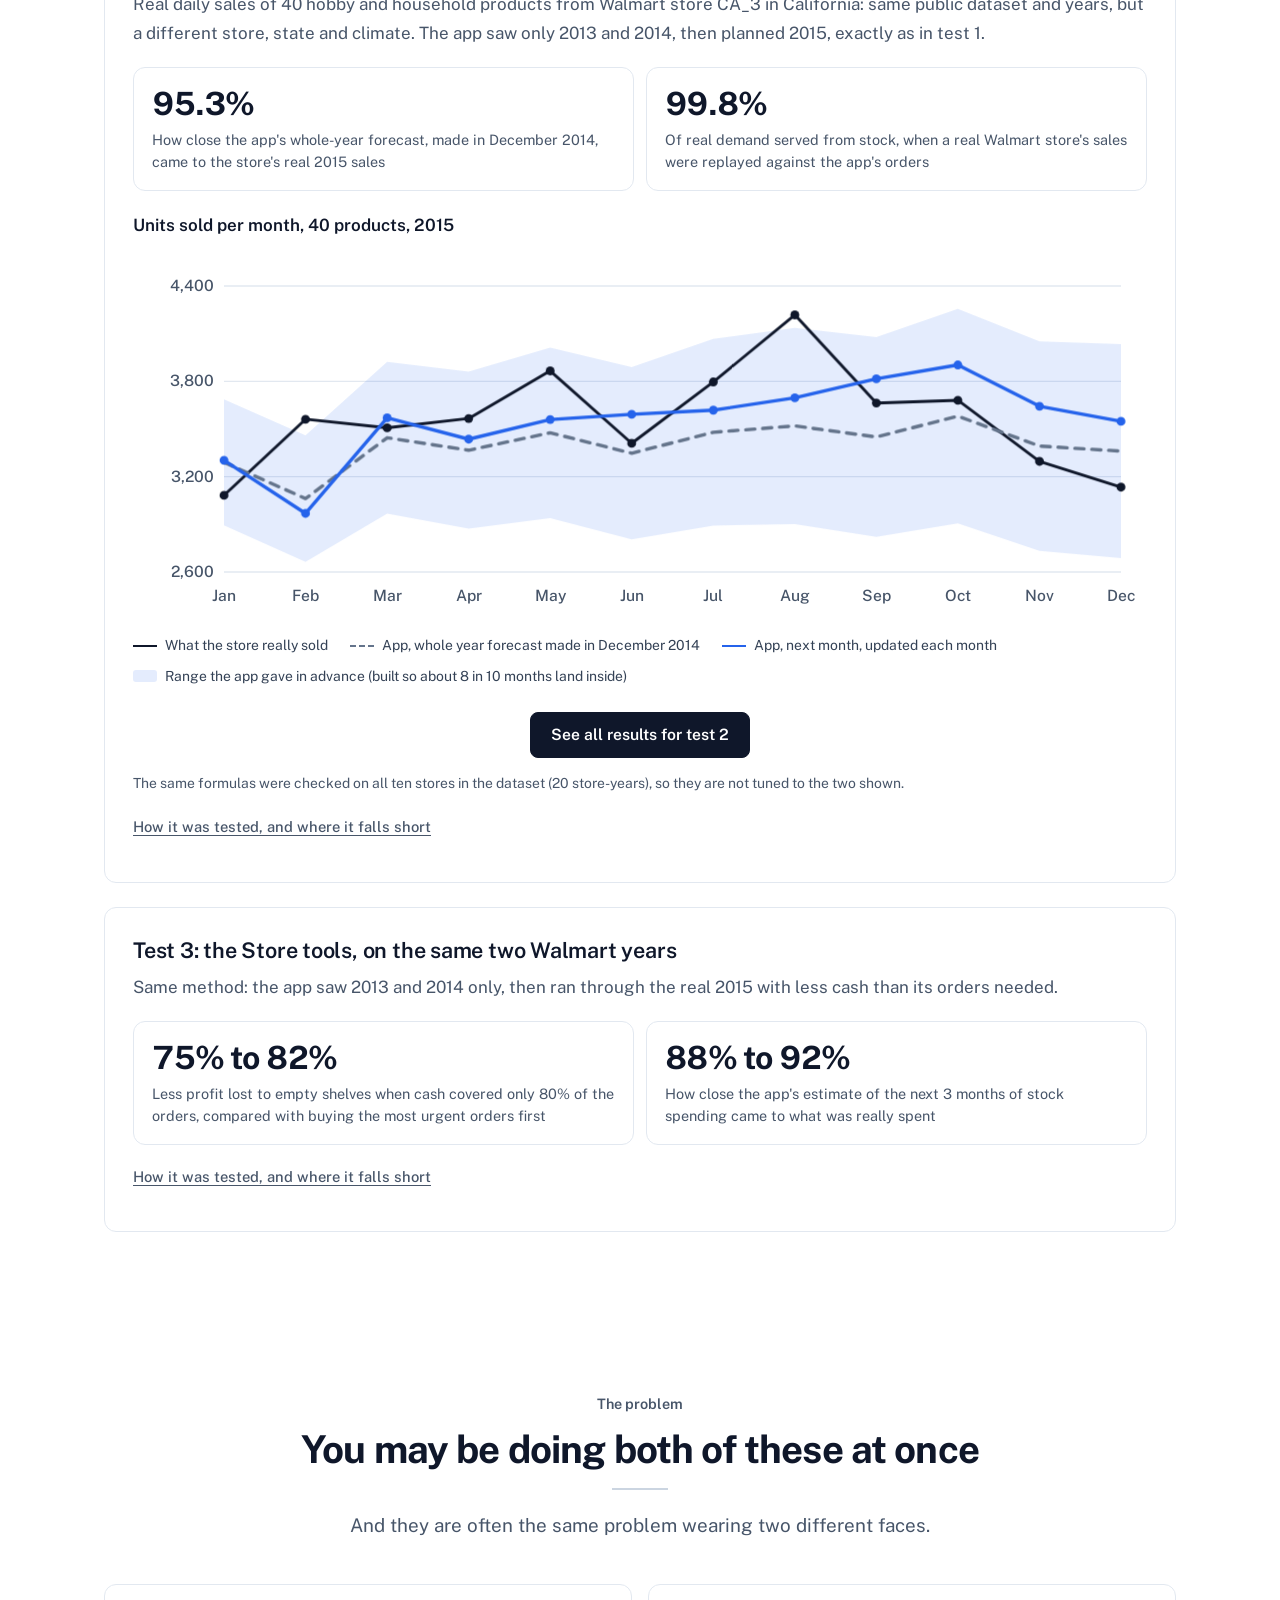
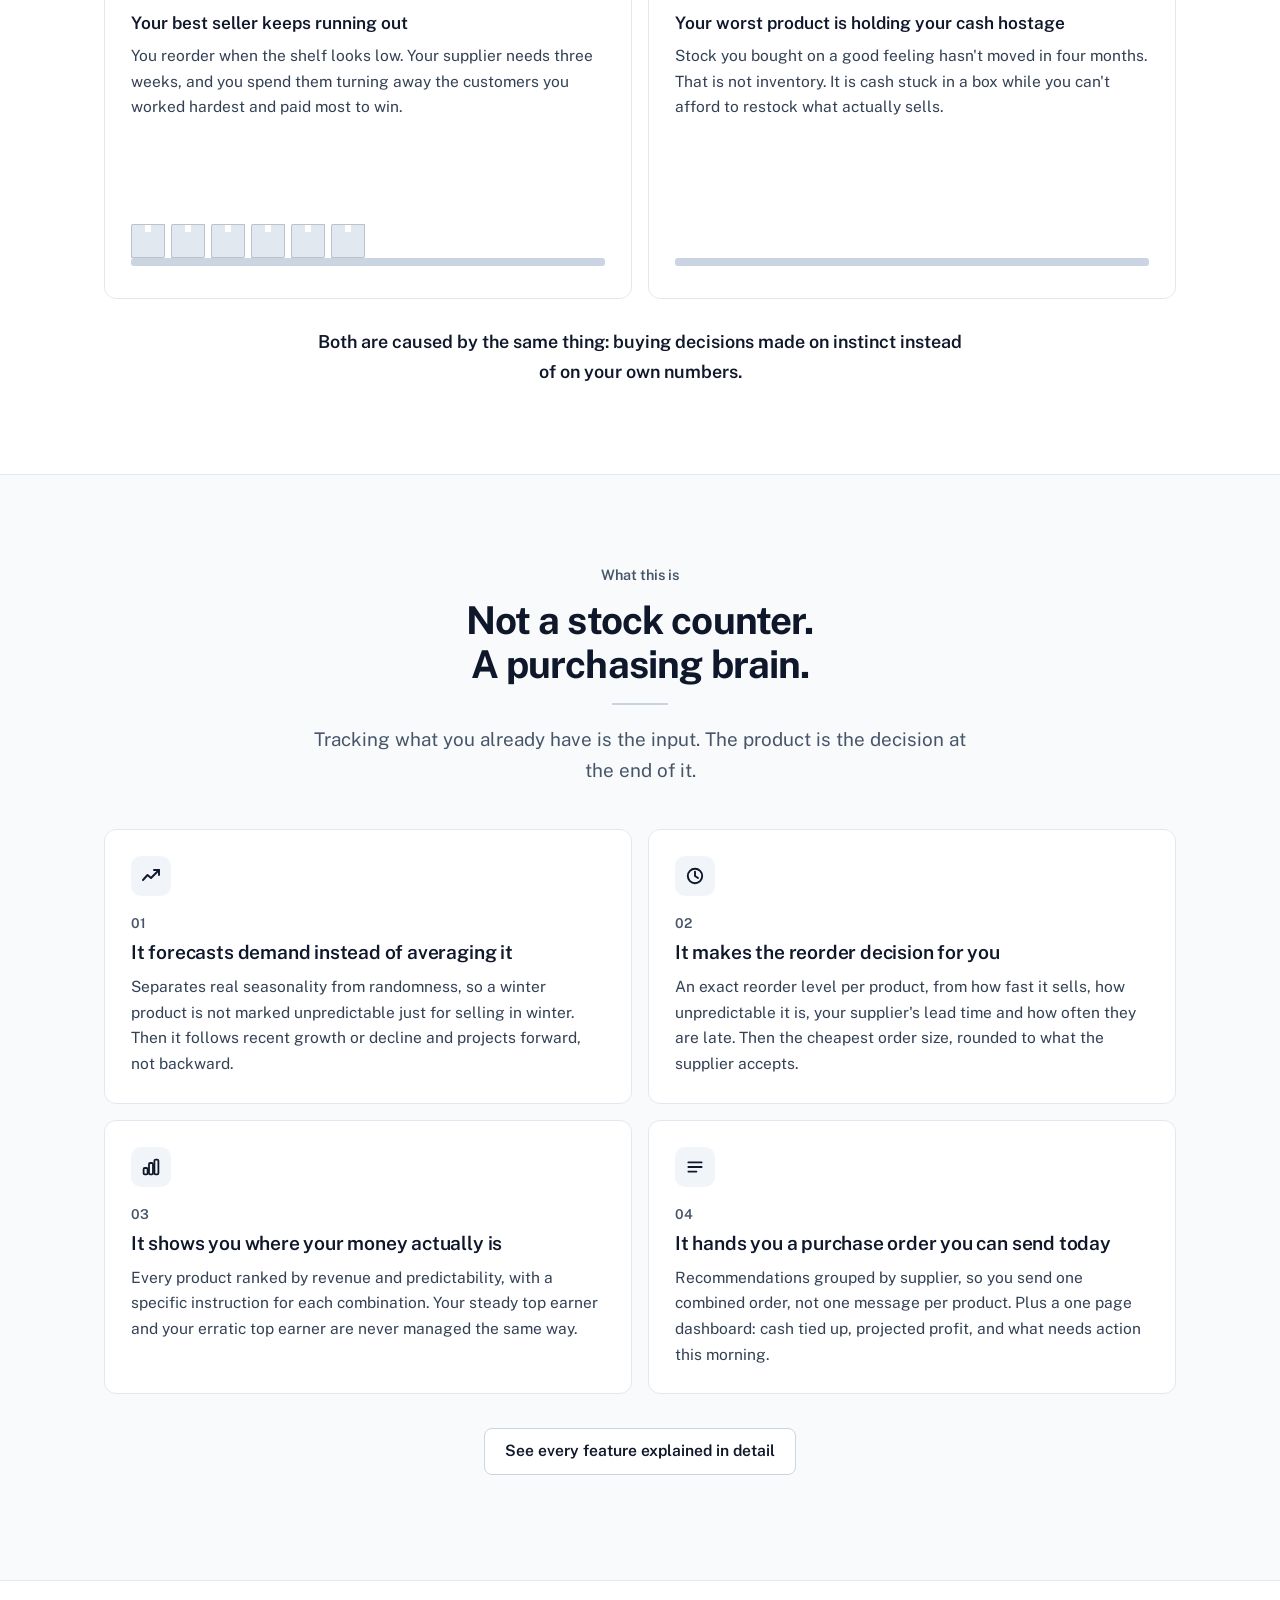
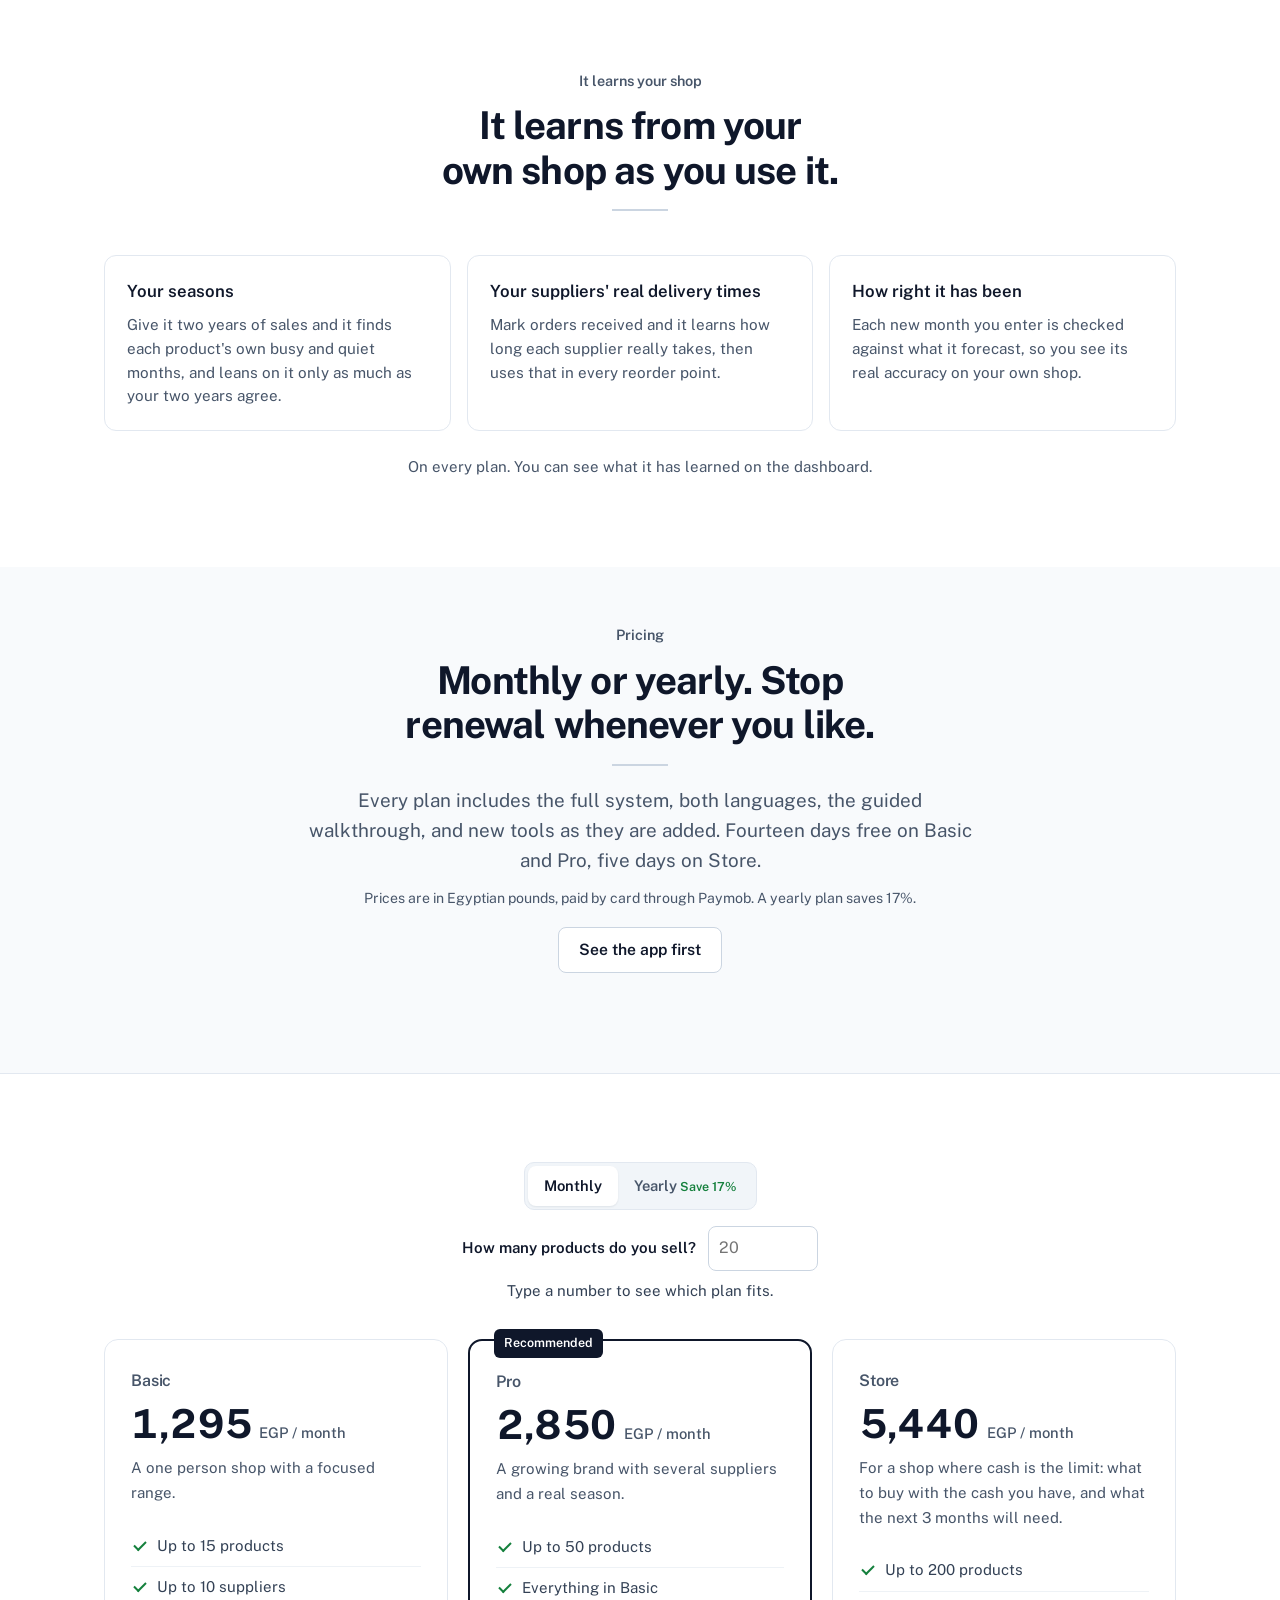
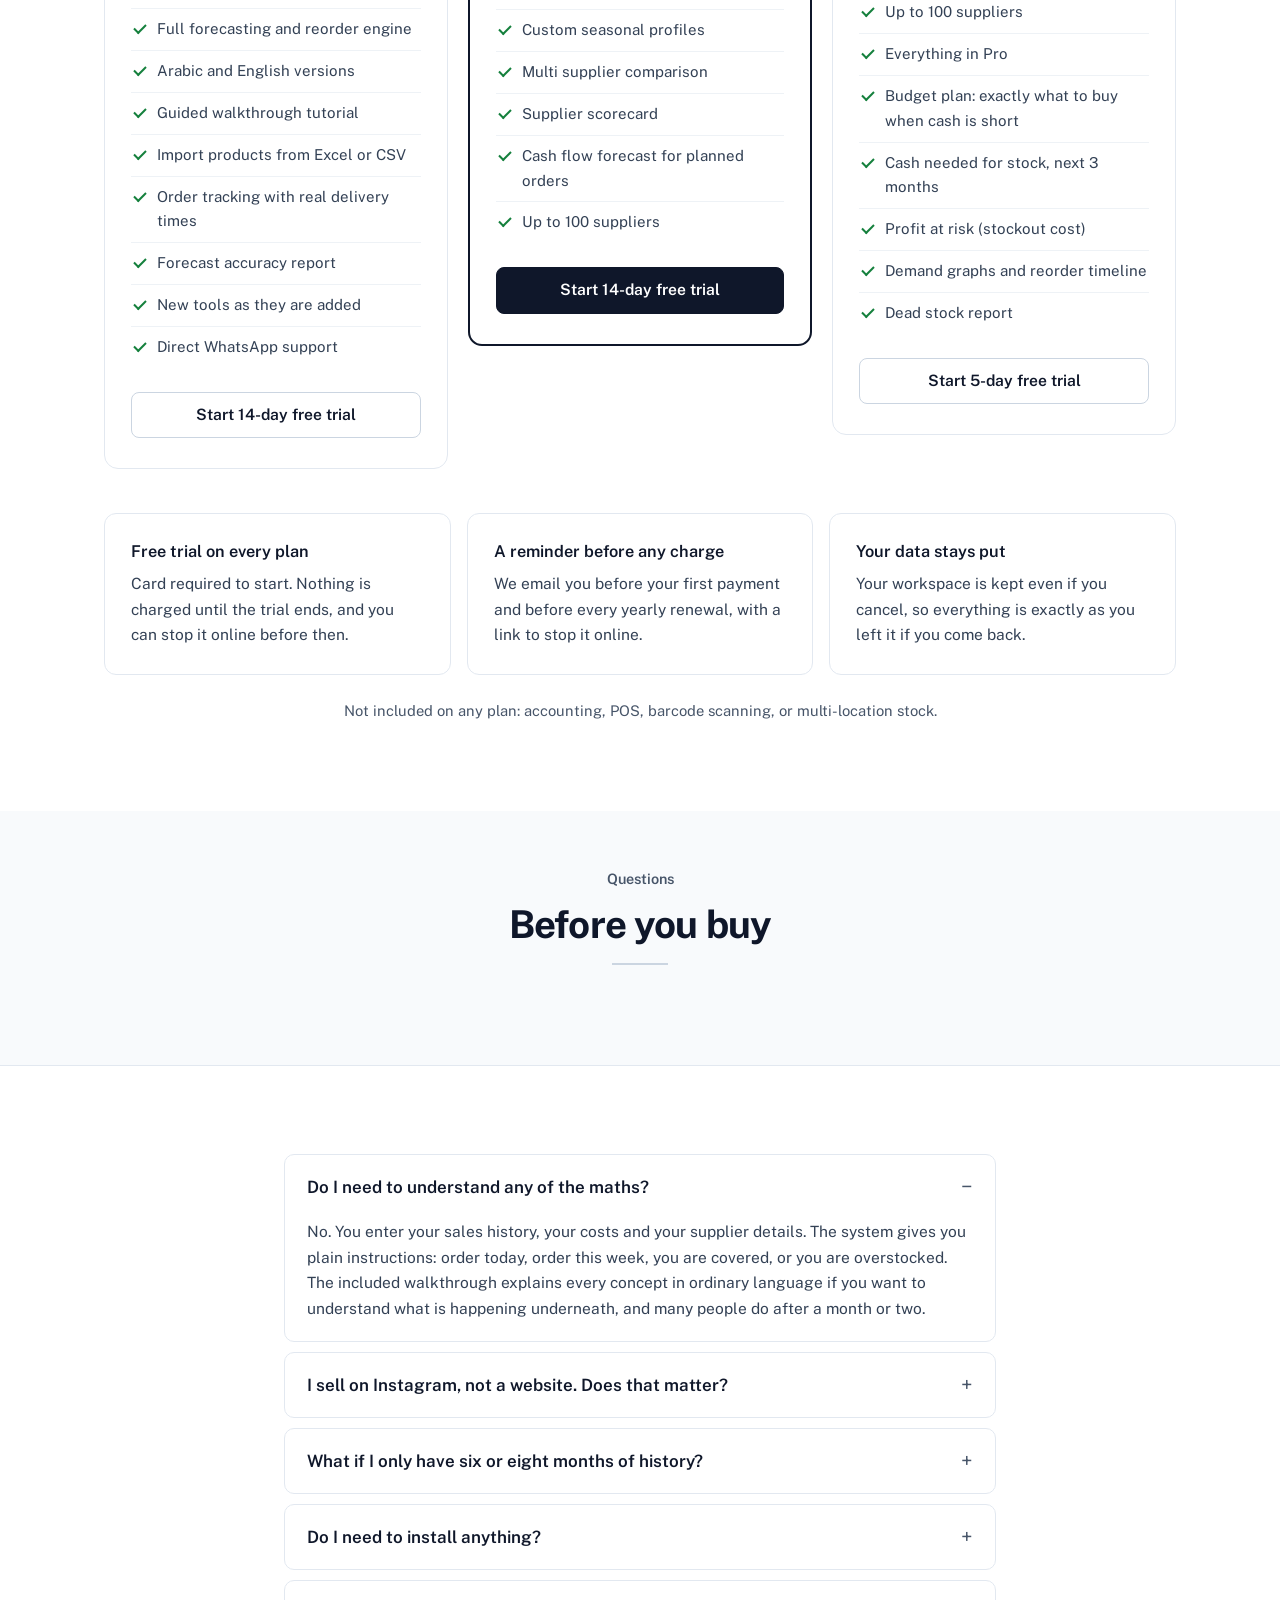
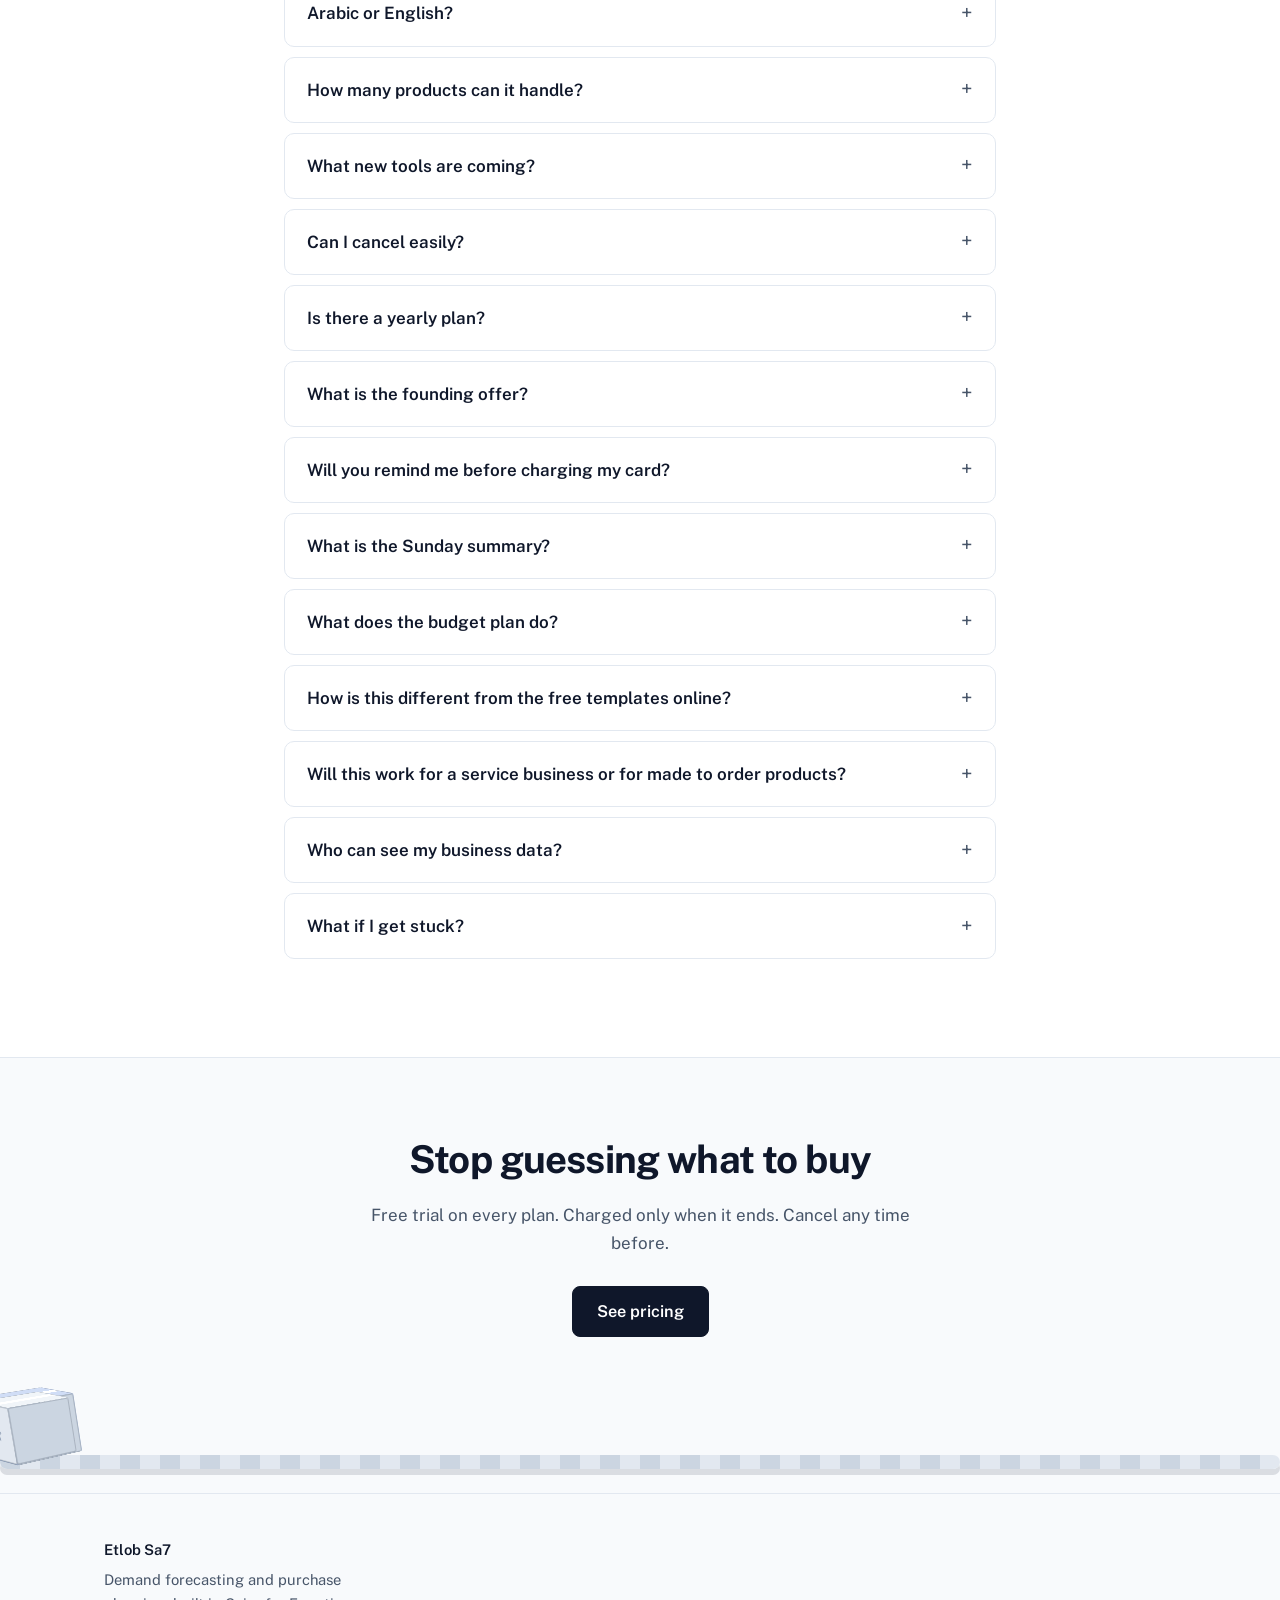
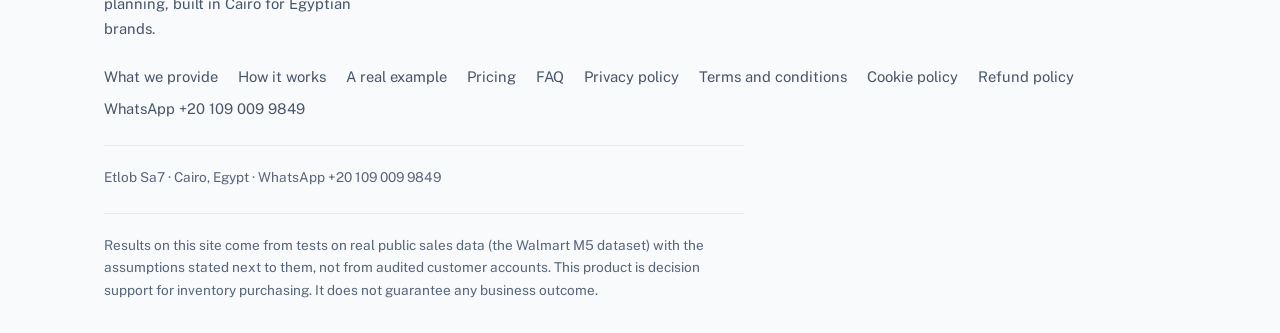
==== commit cd55a384: "Z: keep the test scripts in the repo, reword the 99.8% claim, remove old app copies - tools/tests: t" ====
--- a/index.html
+++ b/index.html
@@ -1372,7 +1372,7 @@
   t17: 'Many small brands sell well and guess at buying. This removes the guess: how many units to order, from which supplier, on which day, for every product you sell.',
   t18: '<a class="btn btn-primary btn-lg" data-go="pricing" href="#">Start your free trial</a>\n<a class="btn btn-primary btn-lg" href="/demo/">See the app in action</a>',
   t19: 'Runs in your browser. Arabic and English included. Priced in Egyptian pounds.',
-  t20: '<b>99.8%</b><small>Of customers found the product in stock, when a real Walmart store ordered exactly what the app said</small>',
+  t20: '<b>99.8%</b><small>Of real demand served from stock, when a real Walmart store\'s sales were replayed against the app\'s orders</small>',
   t21: '<b>14 days</b><small>Free trial on Basic and Pro (5 days on Store). Card required; nothing is charged until the trial ends.</small>',
   t22: '<b>Save 17%</b><small>Off the monthly price when you pay yearly: 12 months for the price of 10.</small>',
   t23: '<b>2 min</b><small>To sign in. Just your email, no password to remember.</small>',
@@ -1829,7 +1829,7 @@
   t558: '<strong>Where it falls short.</strong> Two results stay under 80%: the predictability class (72.5% exact, never more than one class off) and whether a product grows or shrinks next year (57.5%, close to a coin toss, so the app shows it as last year\'s direction, not a promise). Each product month by month is 80.3%, about the same as a three month average (79.0%), because single products sell in lumps. For the whole store month by month, repeating last year did slightly better here (93.4% against 92.2%); in Wisconsin the app did better (94.5% against 93.8%), and across all 20 store-years too (92.8% against 85.1%).',
   t557: '<b>99.2%</b><span>"No need to order" calls that were safe</span>',
   t556: '<b>96.1%</b><span>Reorder week right to within a week, two weeks ahead</span>',
-  t555: '<b>99.8%</b><span>Of customers found the product in stock, when a real Walmart store ordered exactly what the app said</span>',
+  t555: '<b>99.8%</b><span>Of real demand served from stock, when a real Walmart store\'s sales were replayed against the app\'s orders</span>',
   t554: '<b>95.3%</b><span>How close the app\'s whole-year forecast, made in December 2014, came to the store\'s real 2015 sales</span>',
   t553: 'Real daily sales of 40 hobby and household products from Walmart store CA_3 in California: same public dataset and years, but a different store, state and climate. The app saw only 2013 and 2014, then planned 2015, exactly as in test 1.',
   t552: 'Test 2: a Walmart store in California',
@@ -1860,7 +1860,7 @@
   t529: 'See it work on a real store',
   t528: 'Source: M5 Forecasting Accuracy competition data, store WI_2 (Wisconsin): Makridakis, Spiliotis and Assimakopoulos, University of Nicosia (M Open Forecasting Center), with data provided by Walmart; Kaggle, 2020, <a href="https://www.kaggle.com/c/m5-forecasting-accuracy" target="_blank" rel="noopener">kaggle.com/c/m5-forecasting-accuracy</a>. Method paper: <a href="https://doi.org/10.1016/j.ijforecast.2021.11.013" target="_blank" rel="noopener">International Journal of Forecasting, 2022</a>. Copy used: the <a href="https://github.com/Nixtla/m5-forecasts" target="_blank" rel="noopener">Nixtla public mirror</a>. Used under the Kaggle competition rules: only results are shown here, never the raw data. Not affiliated with or endorsed by Walmart.',
   t527: '<b>99.1%</b><span>"No need to order" calls that were safe</span>',
-  t526: '<b>99.8%</b><span>Of customers found the product in stock, when a real Walmart store ordered exactly what the app said</span>',
+  t526: '<b>99.8%</b><span>Of real demand served from stock, when a real Walmart store\'s sales were replayed against the app\'s orders</span>',
   t525: '<b>11 of 12</b><span>Months where real sales landed inside the low-to-high range the app gave a year in advance</span>',
   t524: '<b>94.5%</b><span>How close the app\'s forecast came to what the store really sold, each month of 2015</span>',
   t523: 'Real daily sales from a Walmart store in Wisconsin, from the public M5 dataset. The app saw only 2013 and 2014, then planned 2015.',
@@ -2077,7 +2077,7 @@
   t17: 'محلات صغيرة كتير شاطرة في البيع وبتخمن في الشراء. الأداة دي بتشيل التخمين: تطلب كام قطعة، من أي مورد، في أنهي يوم، لكل منتج بتبيعه.',
   t18: '<a class="btn btn-primary btn-lg" data-go="pricing" href="#">ابدأ تجربتك المجانية</a>\n<a class="btn btn-primary btn-lg" href="/demo/">اتفرج على الأداة</a>',
   t19: 'بيشتغل في المتصفح. عربي وإنجليزي مع بعض. بالجنيه المصري.',
-  t20: '<b>99.8%</b><small>من الزباين لقوا المنتج موجود، لما فرع وول مارت حقيقي طلب بالظبط اللي الأداة قالته</small>',
+  t20: '<b>99.8%</b><small>من الطلب الحقيقي اتلبى من المخزون، في محاكاة على مبيعات حقيقية لفرع وول مارت بطلبات الأداة</small>',
   t21: '<b>14 يوم</b><small>تجربة مجانية على الأساسية وPro (5 أيام على Store). محتاج كارت، ومفيش خصم لحد ما التجربة تخلص.</small>',
   t22: '<b>وفر 17%</b><small>من السعر الشهري لما تدفع سنوي: 12 شهر بسعر 10.</small>',
   t23: '<b>دقيقتين</b><small>علشان تسجل دخول. الإيميل بس، من غير باسورد.</small>',
@@ -2534,7 +2534,7 @@
   t558: '<strong>فين بتقصر.</strong> نتيجتين لسه تحت 80%: فئة الثبات (72.5% بالظبط، وعمرها ما بعدت أكتر من فئة واحدة)، وهل المنتج هيكبر ولا هيقل السنة الجاية (57.5%، قريب من رمي العملة، فالأداة بتعرضه كاتجاه السنة اللي فاتت مش كوعد). كل منتج شهر بشهر 80.3%، تقريبا زي متوسط تلات شهور (79.0%)، لأن المنتج الواحد بيتباع على دفعات. وعلى مستوى المحل كله شهر بشهر، تكرار السنة اللي فاتت طلع أحسن شوية هنا (93.4% قصاد 92.2%)؛ في ويسكونسن الأداة كانت أحسن (94.5% قصاد 93.8%)، وعلى الـ 20 سنة فرع كمان (92.8% قصاد 85.1%).',
   t557: '<b>99.2%</b><span>من قرارات "مش محتاج تطلب" كانت في أمان</span>',
   t556: '<b>96.1%</b><span>أسبوع إعادة الطلب صح في حدود أسبوع، قبلها بأسبوعين</span>',
-  t555: '<b>99.8%</b><span>من الزباين لقوا المنتج موجود، لما فرع وول مارت حقيقي طلب بالظبط اللي الأداة قالته</span>',
+  t555: '<b>99.8%</b><span>من الطلب الحقيقي اتلبى من المخزون، في محاكاة على مبيعات حقيقية لفرع وول مارت بطلبات الأداة</span>',
   t554: '<b>95.3%</b><span>قد إيه توقع الأداة للسنة كلها، اللي اتعمل في ديسمبر 2014، قرب من مبيعات المحل الحقيقية في 2015</span>',
   t553: 'مبيعات يومية حقيقية لـ 40 منتج هوايات وأدوات منزلية من فرع وول مارت CA_3 في كاليفورنيا: نفس البيانات المفتوحة ونفس السنين، بس فرع وولاية وجو مختلفين. الأداة شافت 2013 و2014 بس، وبعدين خططت 2015، بالظبط زي التجربة 1.',
   t552: 'التجربة 2: فرع وول مارت في كاليفورنيا',
@@ -2565,7 +2565,7 @@
   t529: 'شوفها شغالة على محل حقيقي',
   t528: 'المصدر: بيانات مسابقة M5 Forecasting Accuracy، فرع WI_2 (ويسكونسن): مكريداكيس وسبيليوتيس وأسيماكوبولوس، جامعة نيقوسيا (M Open Forecasting Center)، والبيانات من وول مارت؛ Kaggle، 2020، <a href="https://www.kaggle.com/c/m5-forecasting-accuracy" target="_blank" rel="noopener">kaggle.com/c/m5-forecasting-accuracy</a>. ورقة الطريقة: <a href="https://doi.org/10.1016/j.ijforecast.2021.11.013" target="_blank" rel="noopener">المجلة الدولية للتوقع، 2022</a>. النسخة المستخدمة: <a href="https://github.com/Nixtla/m5-forecasts" target="_blank" rel="noopener">النسخة العامة من Nixtla</a>. مستخدمة حسب شروط مسابقة Kaggle: بنعرض النتايج بس هنا، مش البيانات الخام. مش تابعين لوول مارت ولا معتمدين منها.',
   t527: '<b>99.1%</b><span>من قرارات "مش محتاج تطلب" كانت في أمان</span>',
-  t526: '<b>99.8%</b><span>من الزباين لقوا المنتج موجود، لما فرع وول مارت حقيقي طلب بالظبط اللي الأداة قالته</span>',
+  t526: '<b>99.8%</b><span>من الطلب الحقيقي اتلبى من المخزون، في محاكاة على مبيعات حقيقية لفرع وول مارت بطلبات الأداة</span>',
   t525: '<b>11 من 12</b><span>شهر المبيعات الحقيقية فيهم وقعت جوه المدى (من أقل لأعلى رقم) اللي الأداة حددته قبلها بسنة</span>',
   t524: '<b>94.5%</b><span>قد إيه توقع الأداة قرب من اللي المحل باعه فعلا، كل شهر في 2015</span>',
   t523: 'مبيعات يومية حقيقية من فرع وول مارت في ويسكونسن، من بيانات M5 المفتوحة. الأداة شافت 2013 و2014 بس، وبعدين خططت لـ 2015.',
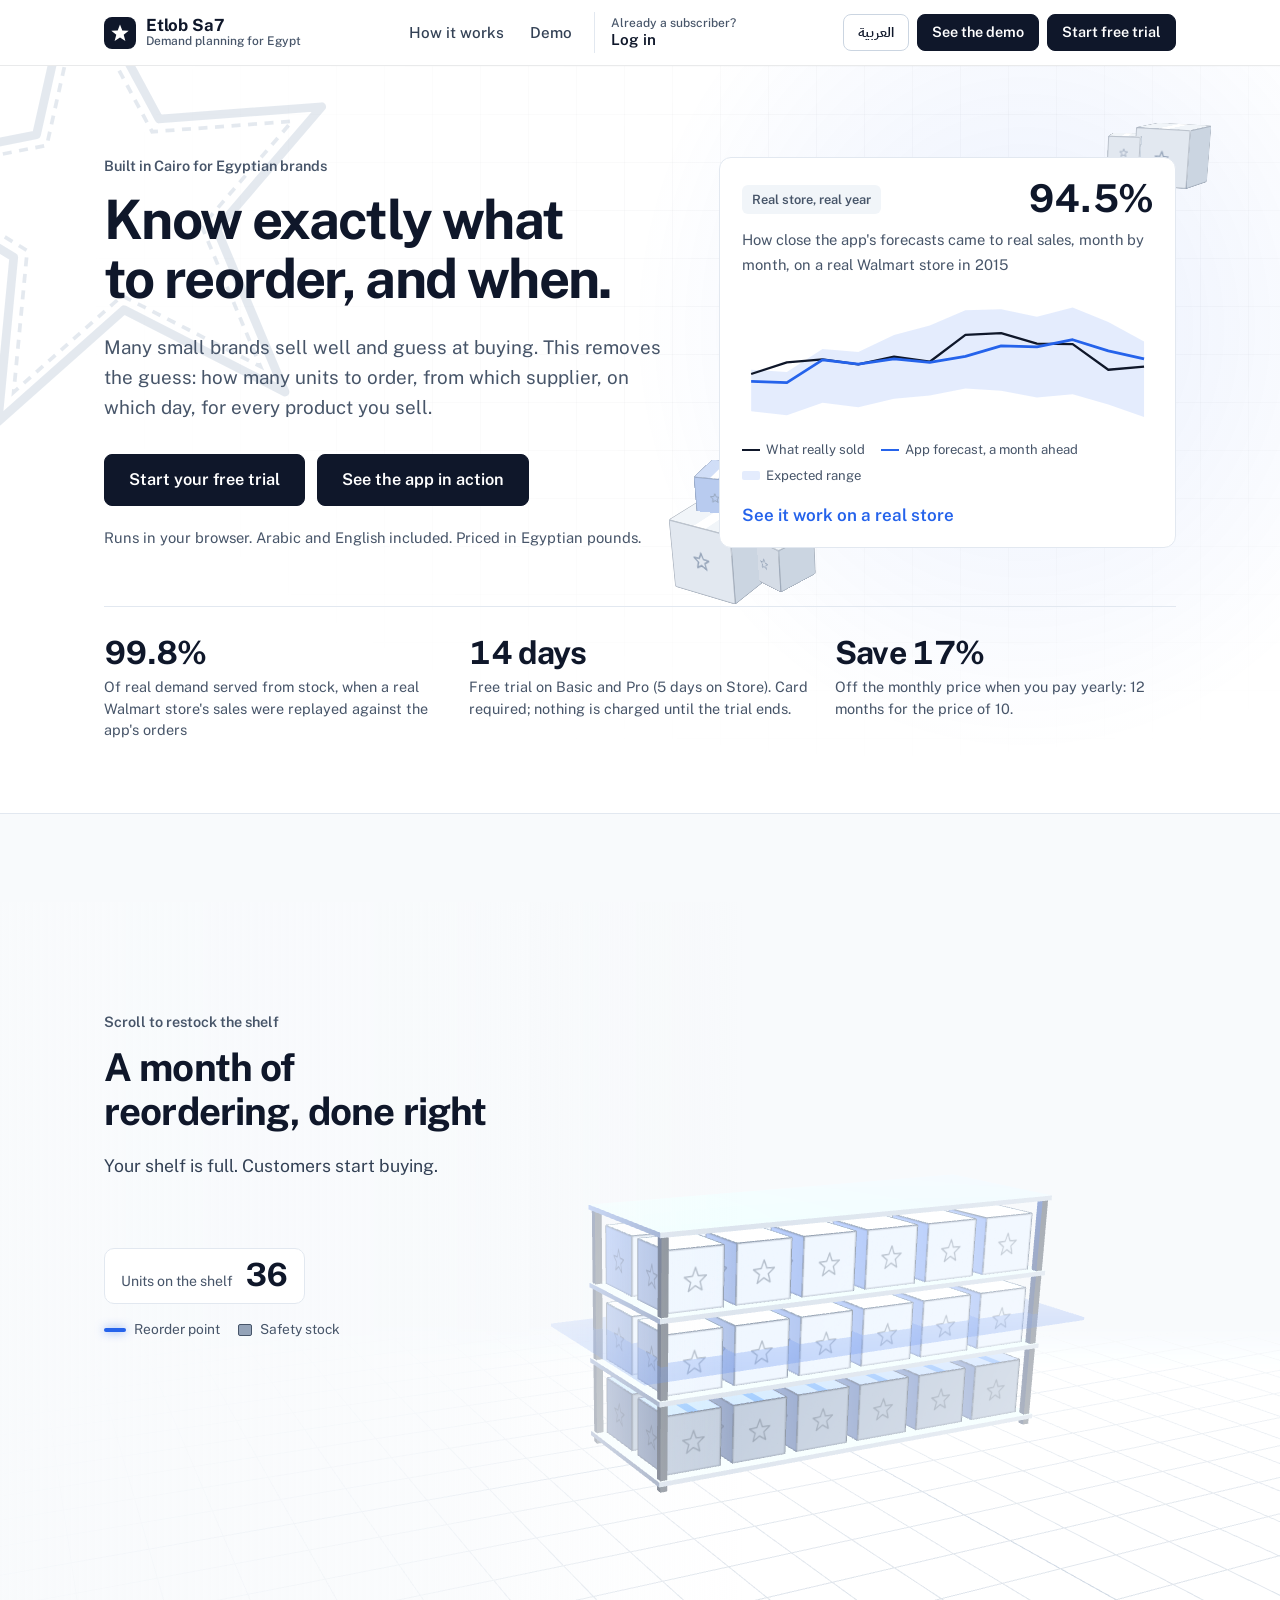
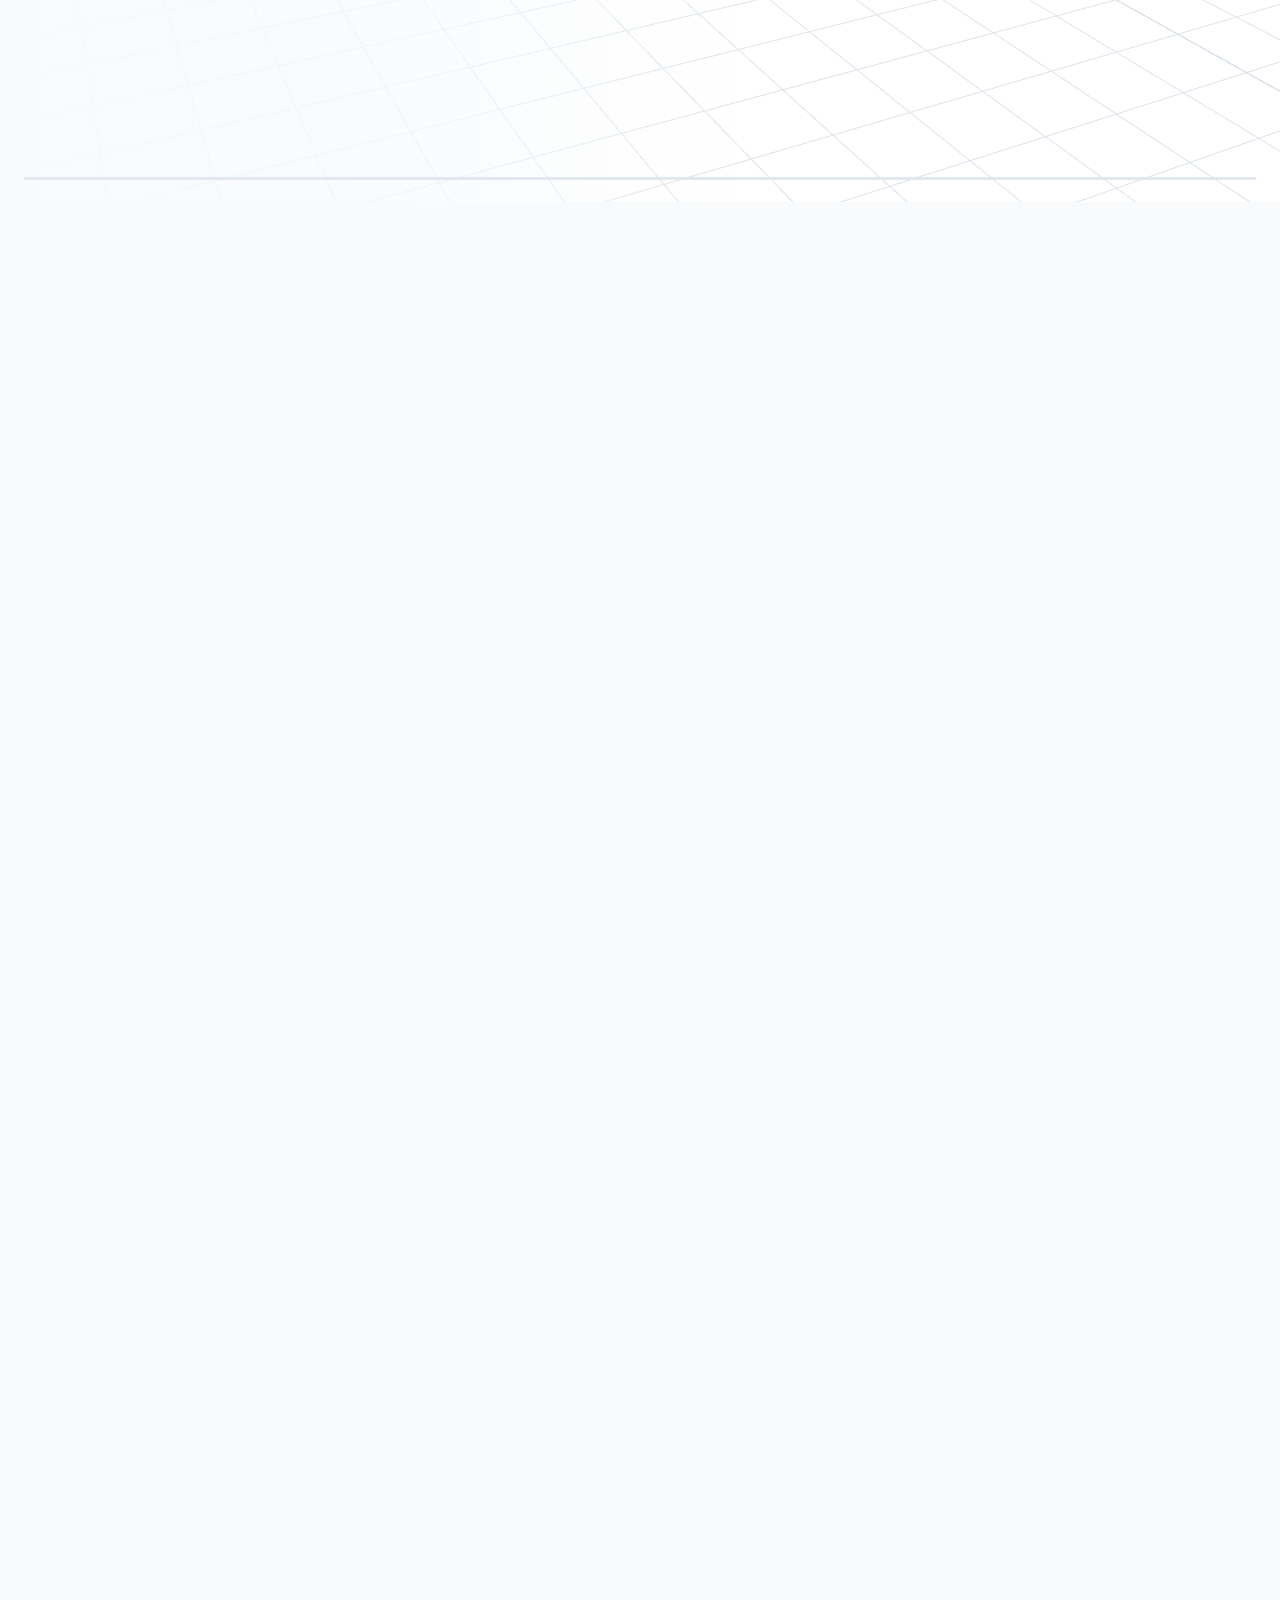
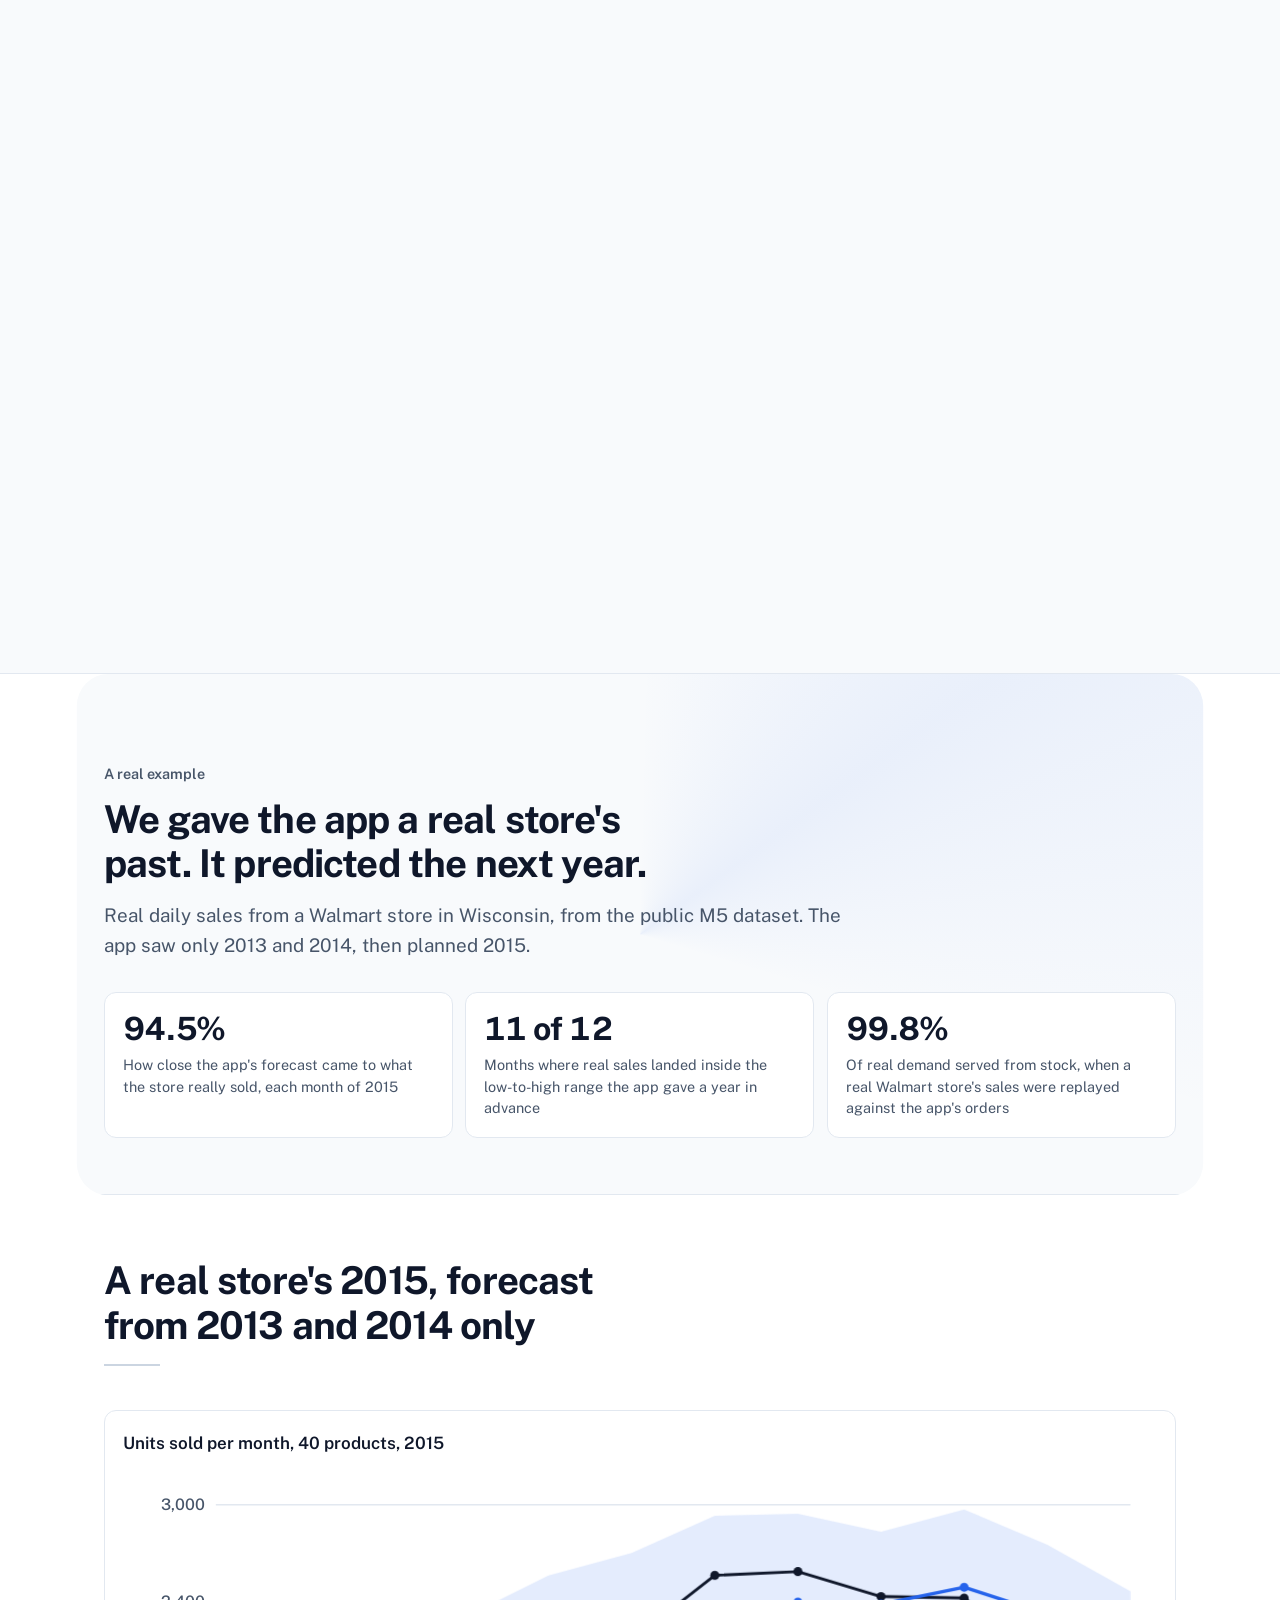
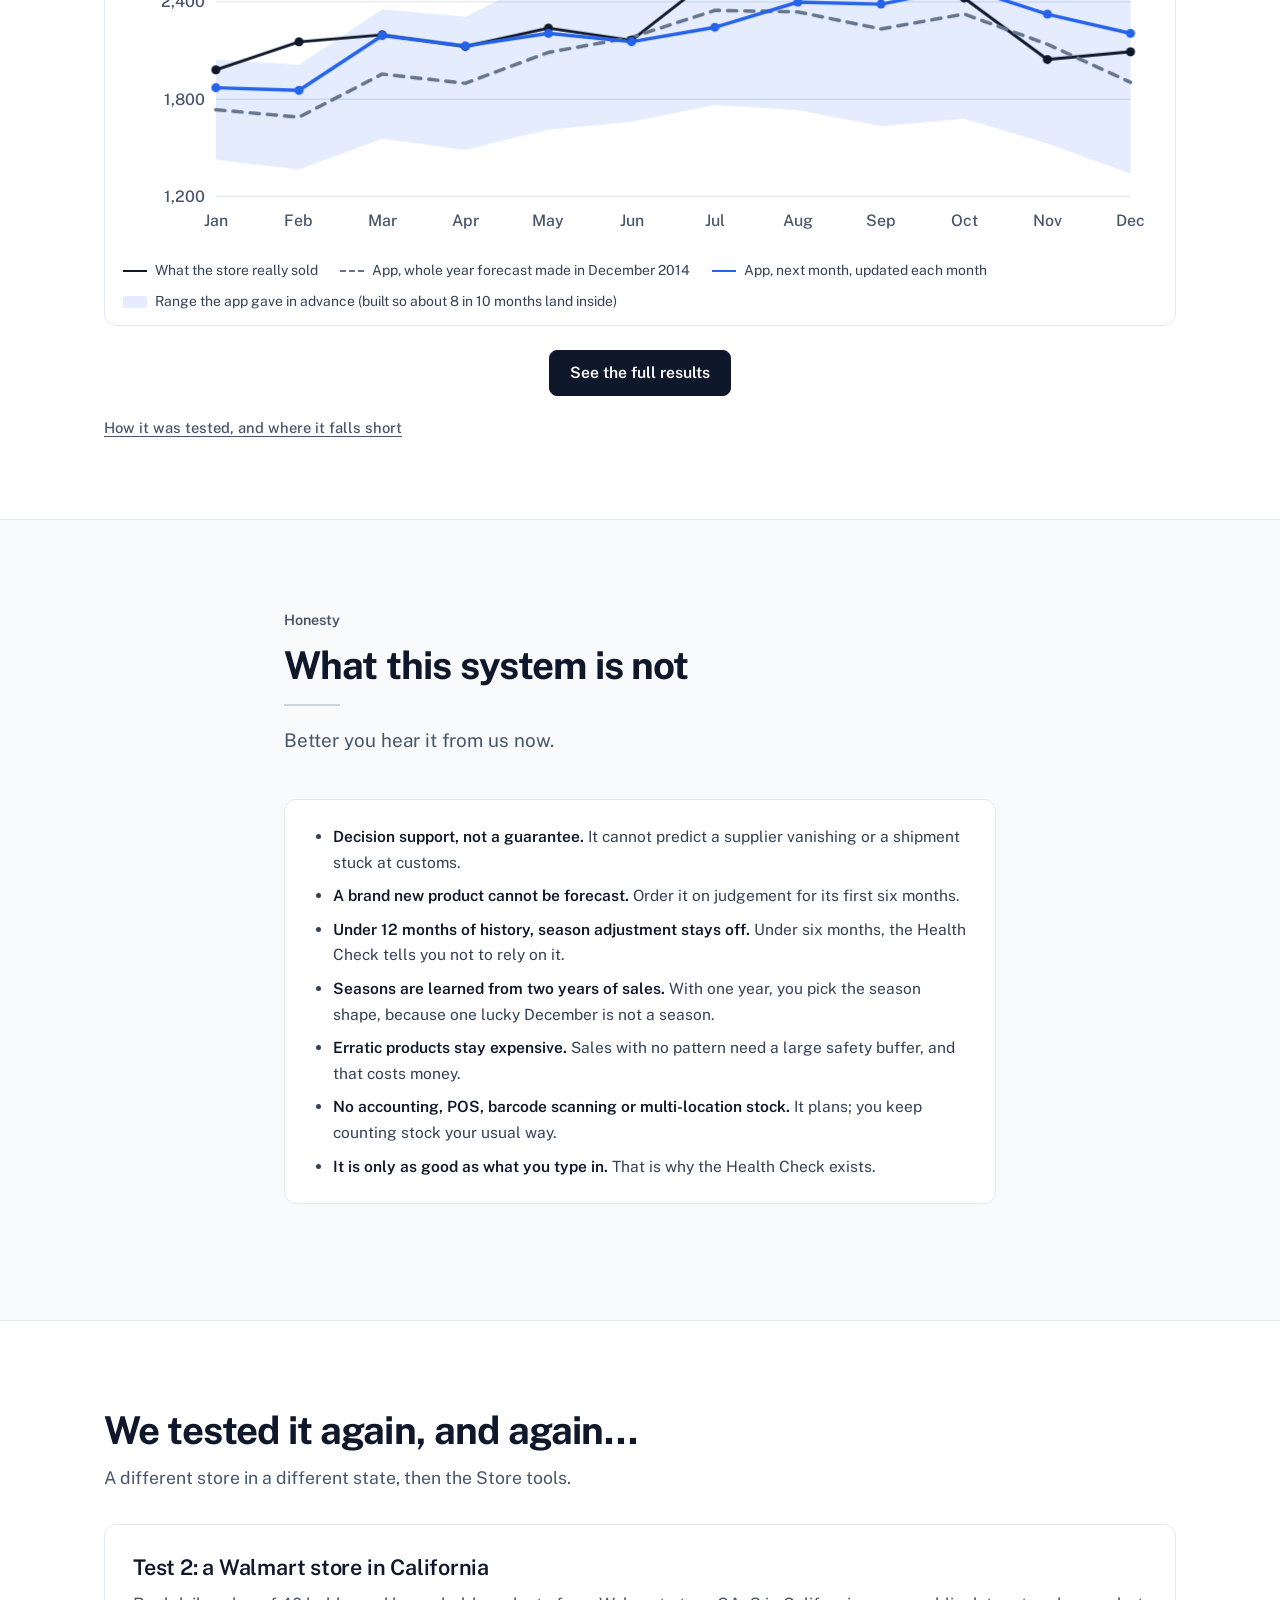
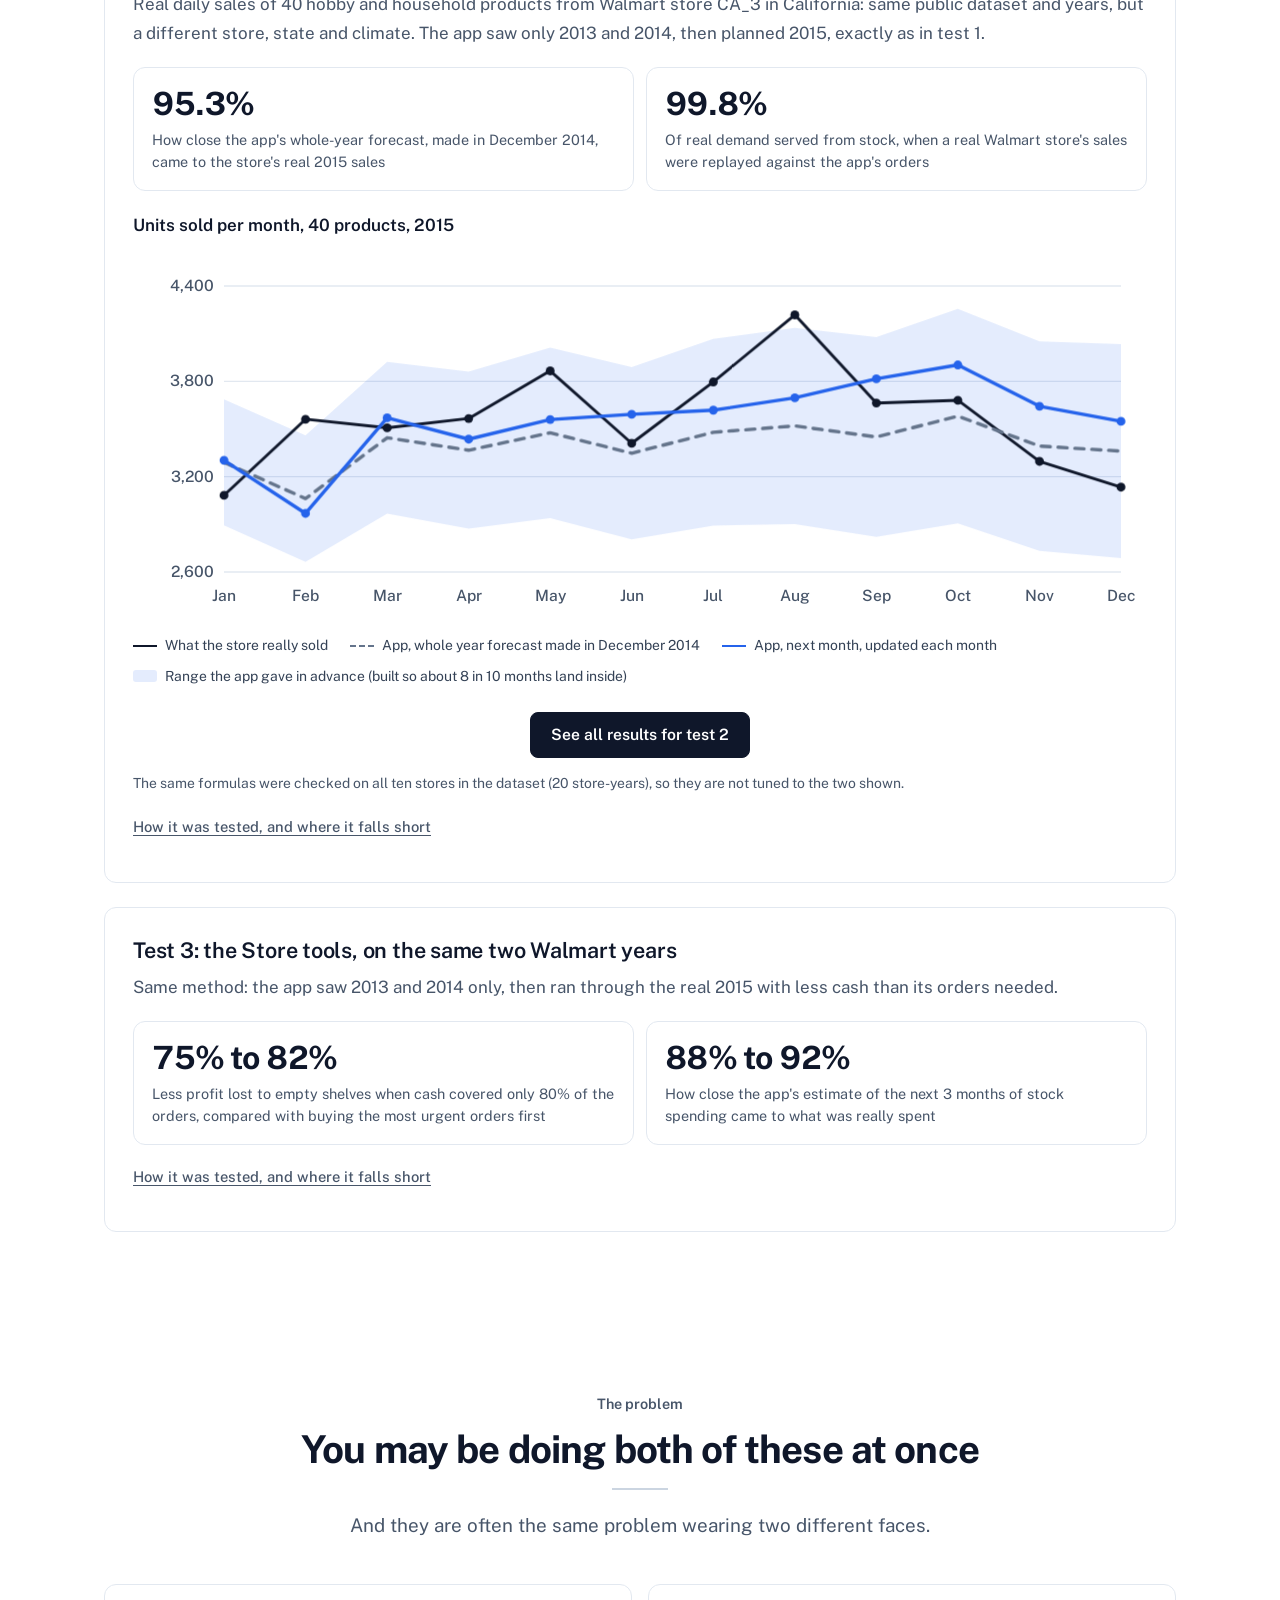
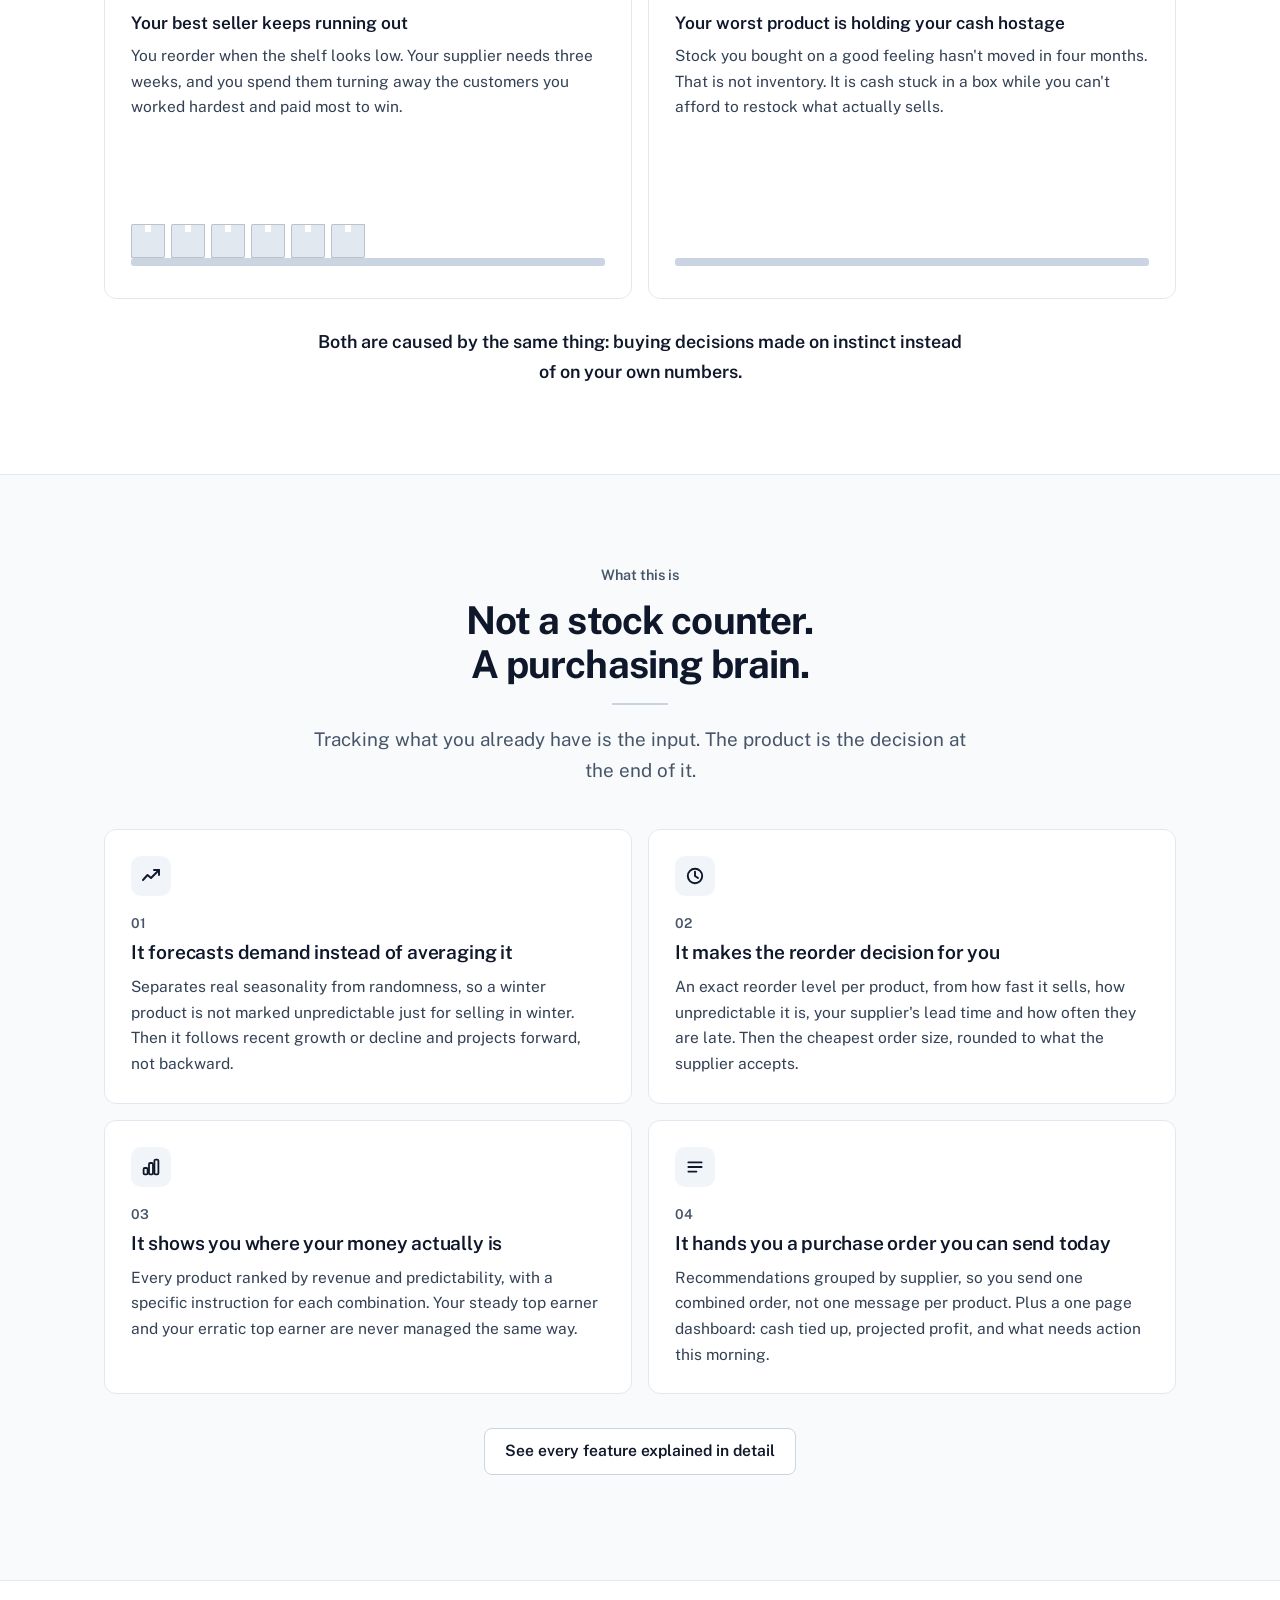
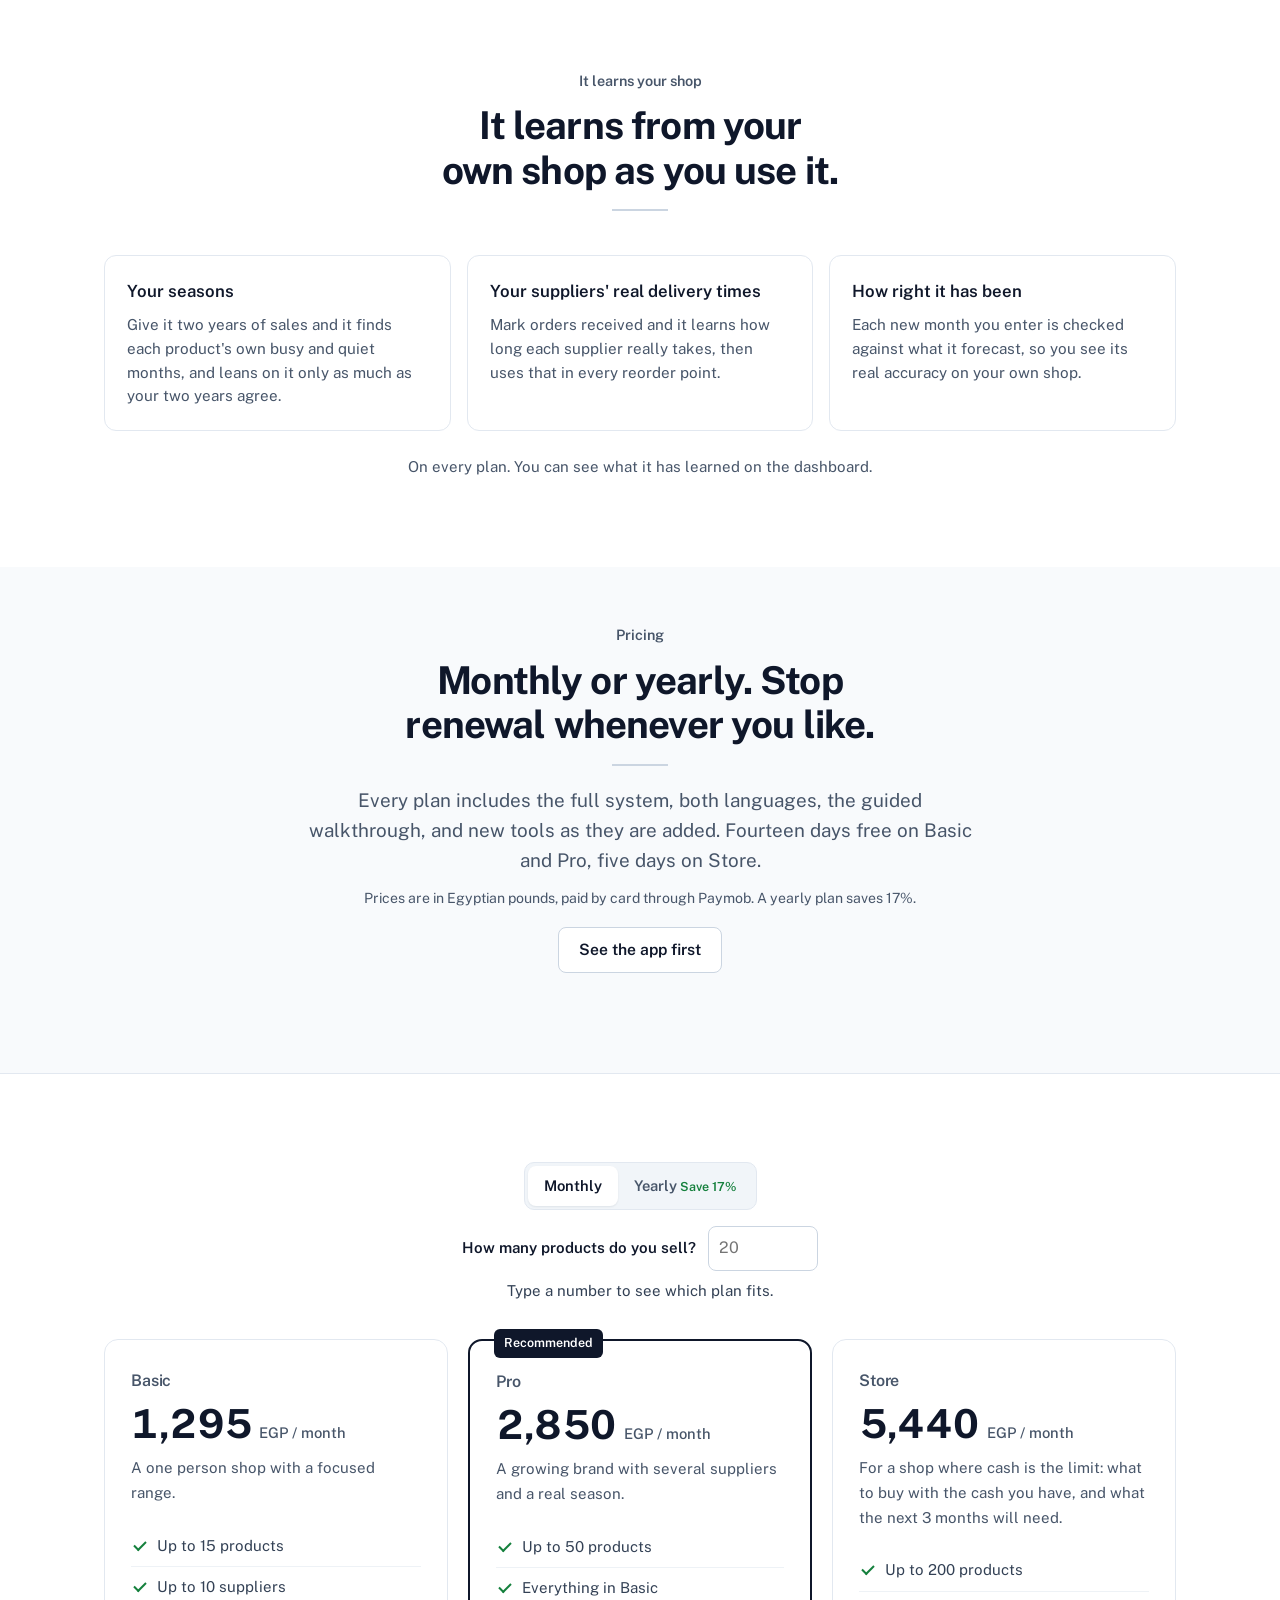
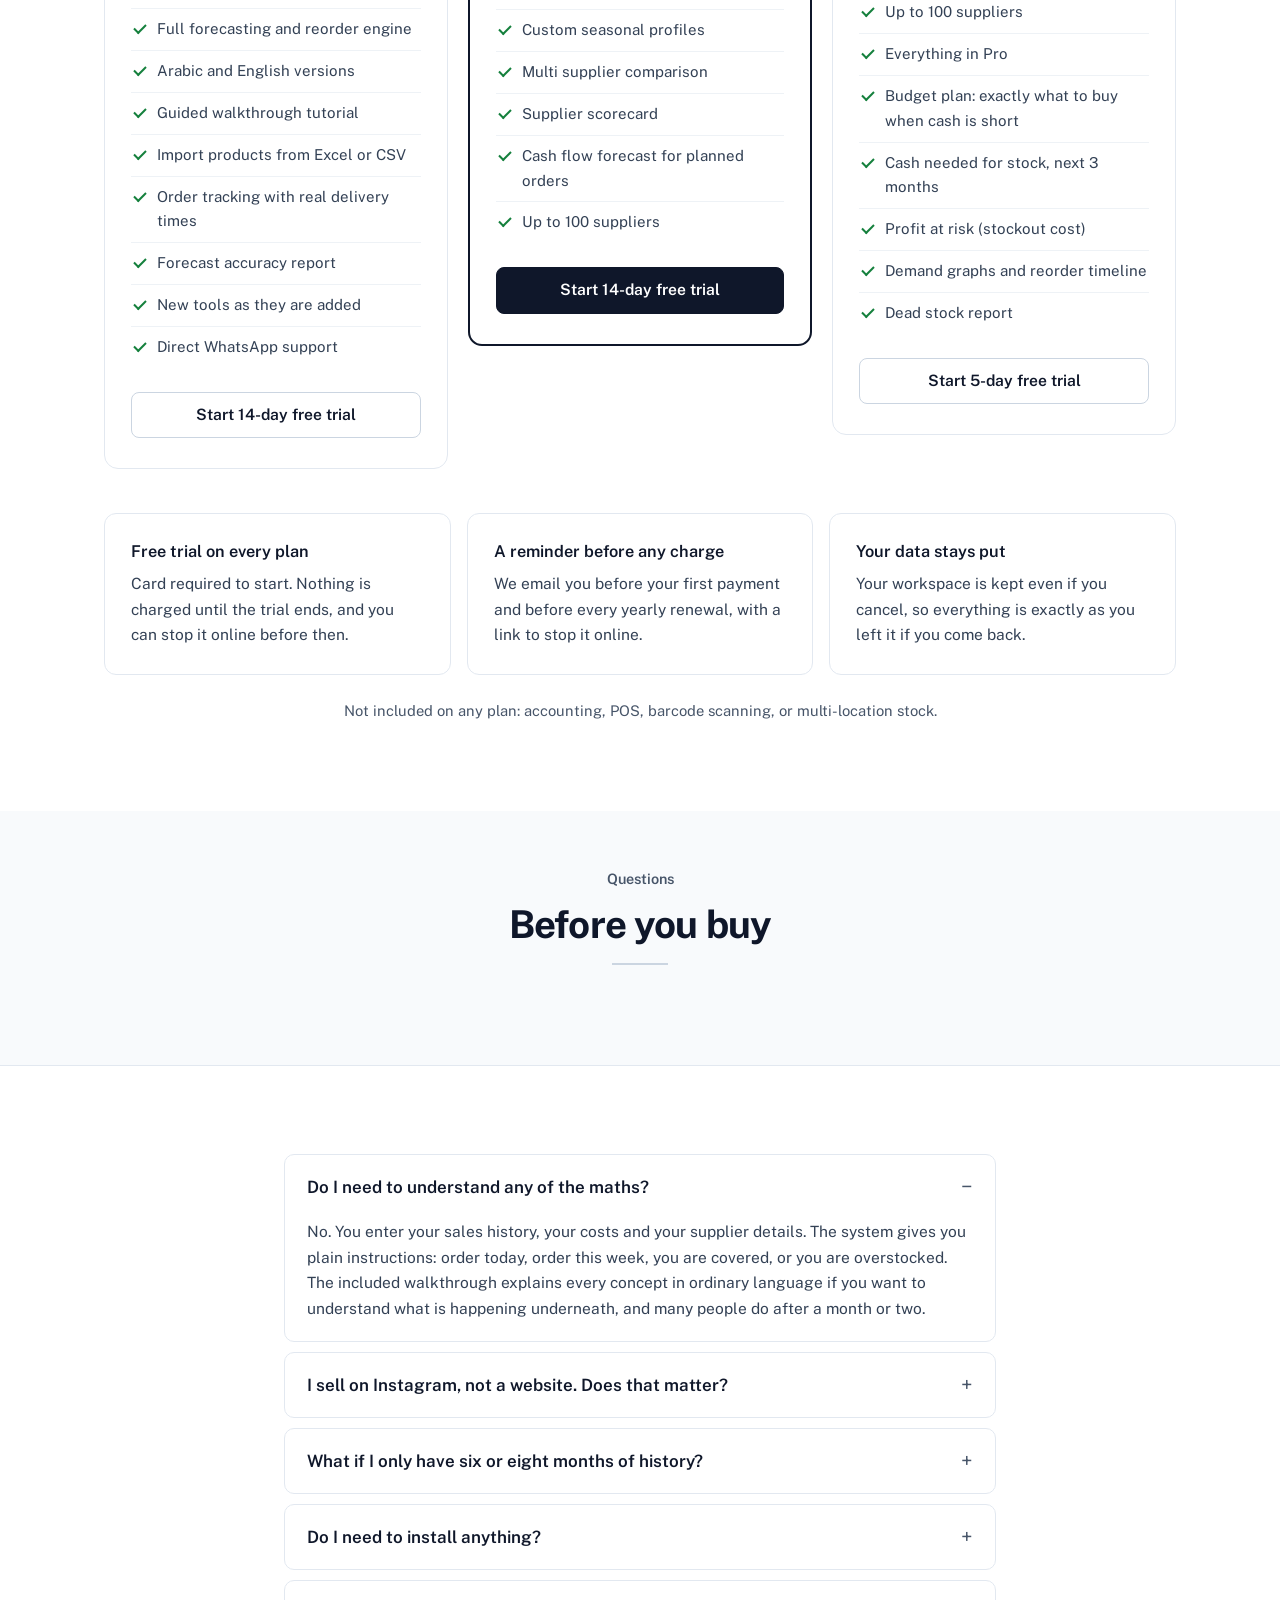
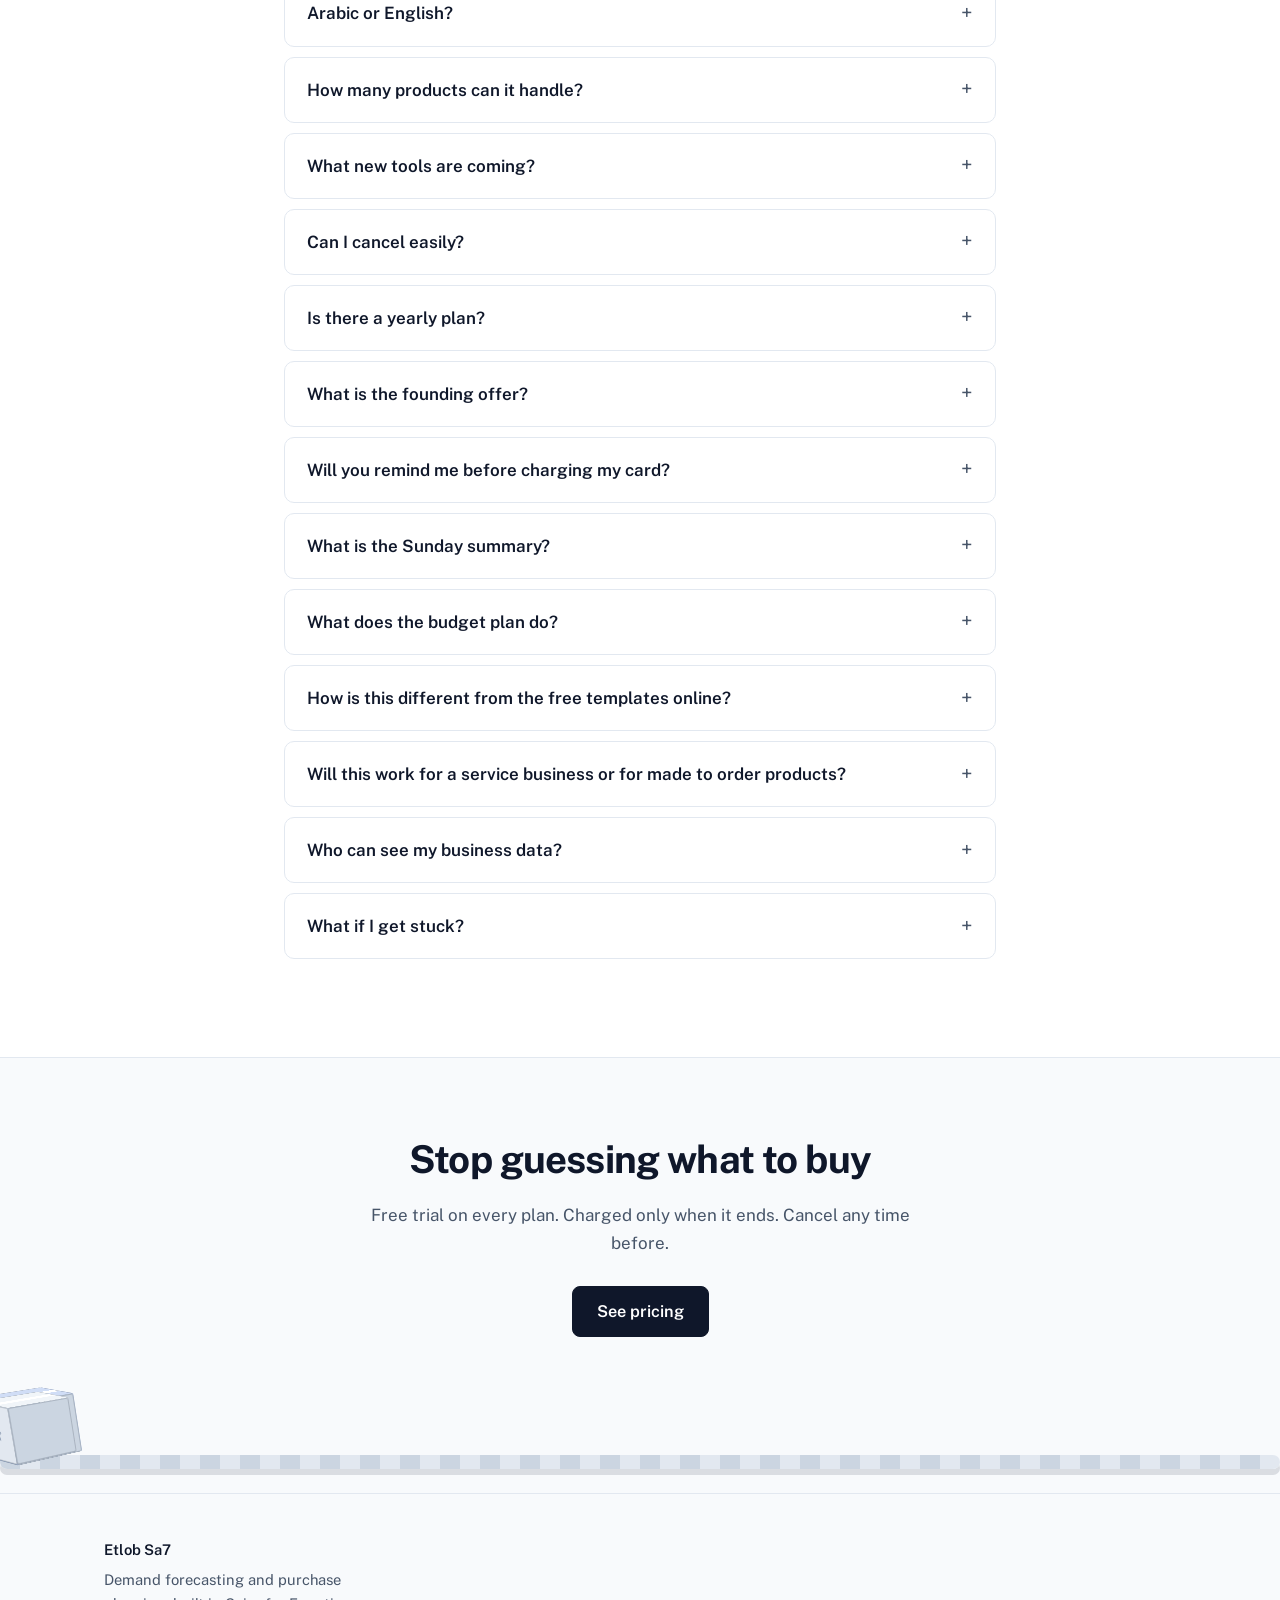
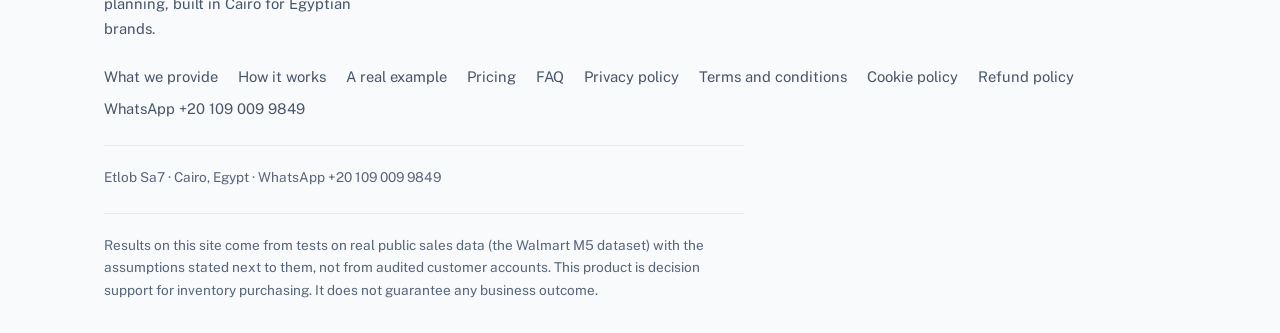
==== commit 6ee9d023: "AA: engine v35 on the server; app, demo and website follow Engine v35 (live on the server, read back" ====
--- a/index.html
+++ b/index.html
@@ -1753,7 +1753,7 @@
   t655: '<td class="pf">Gross profit for 2015</td><td>41,700 USD</td><td>40,900 USD</td><td class="pacc"><b>98.1%</b><span class="pbar"><i style="--w:98.1%"></i></span></td>',
   t684: 'Hi, I have a question about Etlob Sa7.',
   t683: 'Chat with us on WhatsApp',
-  t682: 'Every Sunday morning, an email with what to order this week, what is coming up, and what the app has learned about your shop, made from your saved data. Turn it off in Settings or from the link in the email.',
+  t682: 'Every Sunday morning, an email with what to order this week, what is coming up, and what the app has learned about your shop, made from your saved data. It comes with the Pro and Store plans. Turn it off in Settings or from the link in the email.',
   t696: 'When this week\'s orders cost more than the cash you have, it picks which units to buy so the money goes where it protects the most profit until the next order can arrive, and puts those quantities straight into your supplier messages. On two real Walmart years it lost 75% and 82% less profit than buying the most urgent orders in full. It is part of the Store plan.',
   t695: 'What does the budget plan do?',
   t694: 'Method: each Sunday the shop had 80% of the average weekly cash the app spends with no limit, and unspent cash carried to the next week. The budget plan was compared with buying the most urgent orders in full (order today first, then revenue class, then value) and with cutting every order by the same share. Profit lost is the margin on sales missed for lack of stock. Cash plan: the prediction made at the start of each month of 2015 against what the orders really cost. Averages of 10 runs, same products, suppliers and costs as tests 1 and 2, and all 20 store-years with 3 runs each.',
@@ -1960,7 +1960,7 @@
   lg_privacy_1: "Etlob Sa7 (\"we\", \"us\") runs the website etlobsa7.com and the Etlob Sa7 app. This policy explains what personal information we collect, why, who helps us process it, how long we keep it, and the choices you have. Our business details are at the end of this page.",
   lg_privacy_2: "What we collect, and why",
   lg_privacy_3: "We only collect what the service needs to work:",
-  lg_privacy_4: "<li><strong>Your email address</strong>: to create your account, send your sign-in codes, send notices about your trial and payments (including reminders before a charge), and, unless you turn it off, a Sunday summary of your own shop's numbers. Turn the summary off in the app's Settings or from the link in each one.</li><li><strong>Your preferences</strong>: the language you use the app in, so our emails match it; whether the Sunday summary is on; and, if you stop renewal and choose to tell us, the reason you picked and any note you wrote.</li><li><strong>Your name and mobile number</strong>: entered when you add a card. Paymob, our payment company, needs them to process card payments. We keep them to fill in the payment form for you next time.</li><li><strong>Plan and billing records</strong>: your plan, trial and paid-until dates, Paymob order, transaction and subscription numbers, amounts, and whether each payment worked. We need these to give you access and to keep proper billing records.</li><li><strong>The business data you type into the app</strong>: products, sales history, suppliers, costs, prices and orders. It is yours. We use it only to run the app for you.</li><li><strong>Security records</strong>: when a sign-in code was sent, when you signed in and how many times, and payment events, linked to your email. Sign-in codes and session keys are stored only as one-way scrambled values (hashes), never in readable form. We use these records to keep accounts safe, stop abuse and fix problems.</li><li><strong>Standard server logs</strong>: like most websites, our hosting providers record technical details of each request, such as IP address, time and browser type, for security and to keep the service running.</li>",
+  lg_privacy_4: "<li><strong>Your email address</strong>: to create your account, send your sign-in codes, send notices about your trial and payments (including reminders before a charge), and, on the Pro and Store plans and unless you turn it off, a Sunday summary of your own shop's numbers. Turn the summary off in the app's Settings or from the link in each one.</li><li><strong>Your preferences</strong>: the language you use the app in, so our emails match it; whether the Sunday summary is on; and, if you stop renewal and choose to tell us, the reason you picked and any note you wrote.</li><li><strong>Your name and mobile number</strong>: entered when you add a card. Paymob, our payment company, needs them to process card payments. We keep them to fill in the payment form for you next time.</li><li><strong>Plan and billing records</strong>: your plan, trial and paid-until dates, Paymob order, transaction and subscription numbers, amounts, and whether each payment worked. We need these to give you access and to keep proper billing records.</li><li><strong>The business data you type into the app</strong>: products, sales history, suppliers, costs, prices and orders. It is yours. We use it only to run the app for you.</li><li><strong>Security records</strong>: when a sign-in code was sent, when you signed in and how many times, and payment events, linked to your email. Sign-in codes and session keys are stored only as one-way scrambled values (hashes), never in readable form. We use these records to keep accounts safe, stop abuse and fix problems.</li><li><strong>Standard server logs</strong>: like most websites, our hosting providers record technical details of each request, such as IP address, time and browser type, for security and to keep the service running.</li>",
   lg_privacy_5: "We do not collect your card number (you type it on Paymob's page, not ours), your location, or your contacts. We do not use analytics, advertising or tracking tools, and we do not sell or rent personal data.",
   lg_privacy_6: "Why we are allowed to use it",
   lg_privacy_7: "We use your information to provide the service you sign up for, with the consent you give when you start a trial or a plan, to keep the service secure, and to meet legal and accounting duties. We aim to handle personal data in line with Egypt's Personal Data Protection Law (Law No. 151 of 2020).",
@@ -2458,7 +2458,7 @@
   t655: '<td class="pf">إجمالي ربح 2015</td><td>41,700 دولار</td><td>40,900 دولار</td><td class="pacc"><b>98.1%</b><span class="pbar"><i style="--w:98.1%"></i></span></td>',
   t684: 'أهلا، عندي سؤال عن اطلب صح.',
   t683: 'كلمنا على واتساب',
-  t682: 'كل يوم أحد الصبح، إيميل فيه تطلب إيه الأسبوع ده، وإيه اللي جاي، والبرنامج اتعلم إيه عن محلك، معمول من بياناتك المحفوظة. تقدر تقفله من الإعدادات أو من اللينك اللي في الإيميل.',
+  t682: 'كل يوم أحد الصبح، إيميل فيه تطلب إيه الأسبوع ده، وإيه اللي جاي، والبرنامج اتعلم إيه عن محلك، معمول من بياناتك المحفوظة. موجود في باقة Pro وStore. تقدر تقفله من الإعدادات أو من اللينك اللي في الإيميل.',
   t696: 'لما طلبات الأسبوع تبقى أغلى من الكاش اللي معاك، بتختار تشتري أنهي قطع علشان الفلوس تروح في المكان اللي بيحمي أكبر ربح لحد ما الطلب الجاي يوصل، وبتحط الكميات دي على طول في رسايل الموردين. على سنتين حقيقيتين من وول مارت، ضيعت ربح أقل بـ 75% و82% من شراء الطلبات الأكثر استعجالا كاملة. وهي جزء من باقة Store.',
   t695: 'خطة الميزانية بتعمل إيه؟',
   t694: 'الطريقة: كل يوم أحد المحل كان معاه 80% من متوسط الكاش الأسبوعي اللي الأداة بتصرفه من غير حد، والكاش اللي ماتصرفش بيترحل للأسبوع اللي بعده. خطة الميزانية اتقارنت بشراء الطلبات الأكثر استعجالا كاملة (اطلب النهارده الأول، بعدين فئة الإيراد، بعدين القيمة) وبتقليل كل طلب بنفس النسبة. الربح الضايع هو هامش المبيعات اللي راحت علشان البضاعة خلصت. خطة الكاش: التوقع اللي اتعمل أول كل شهر في 2015 قصاد اللي الطلبات اتكلفته فعلا. متوسط 10 تجارب، بنفس المنتجات والموردين والتكاليف بتوع التجربة 1 و2، والـ 20 سنة فرع كلها بـ 3 تجارب لكل واحدة.',
@@ -2665,7 +2665,7 @@
   lg_privacy_1: "Etlob Sa7 (\"إحنا\") بتشغّل موقع etlobsa7.com وتطبيق Etlob Sa7. السياسة دي بتوضح البيانات الشخصية اللي بنجمعها، وليه، ومين بيساعدنا في معالجتها، وبنحتفظ بيها قد إيه، والاختيارات المتاحة ليك. بيانات النشاط موجودة في آخر الصفحة.",
   lg_privacy_2: "بنجمع إيه، وليه",
   lg_privacy_3: "بنجمع بس اللي الخدمة محتاجاه علشان تشتغل:",
-  lg_privacy_4: "<li><strong>إيميلك</strong>: علشان نعمل حسابك، ونبعتلك رموز الدخول، ونبلغك بخصوص التجربة المجانية والمدفوعات (ومنها التذكير قبل أي خصم)، وكمان ملخص كل يوم أحد بأرقام محلك انت، إلا لو قفلته. تقدر تقفل الملخص من الإعدادات في التطبيق أو من اللينك اللي في كل رسالة.</li><li><strong>اختياراتك</strong>: اللغة اللي بتستخدم بيها التطبيق، علشان إيميلاتنا تبقى بنفس اللغة؛ وهل ملخص يوم الأحد شغال؛ ولو وقفت التجديد واخترت تقولنا السبب، السبب اللي اخترته وأي ملاحظة كتبتها.</li><li><strong>اسمك ورقم موبايلك</strong>: بتكتبهم لما تضيف كارت. شركة الدفع Paymob محتاجاهم علشان تنفذ الدفع بالكارت، وبنحتفظ بيهم علشان نملالك نموذج الدفع المرة الجاية.</li><li><strong>بيانات الباقة والدفع</strong>: باقتك، ومواعيد التجربة والاشتراك، وأرقام الطلب والعملية والاشتراك عند Paymob، والمبالغ، ونتيجة كل عملية دفع. محتاجينها علشان نديك الصلاحية ونحتفظ بسجلات دفع سليمة.</li><li><strong>بيانات نشاطك اللي بتكتبها في التطبيق</strong>: المنتجات، وتاريخ المبيعات، والموردين، والتكاليف، والأسعار، والطلبيات. البيانات دي بتاعتك، وبنستخدمها بس علشان التطبيق يشتغل ليك.</li><li><strong>سجلات الأمان</strong>: إمتى اتبعت رمز دخول، وإمتى دخلت وكام مرة، وأحداث الدفع، مربوطة بإيميلك. رموز الدخول ومفاتيح الجلسة بتتخزن بس بشكل مشفر باتجاه واحد (hash)، عمرها ما بتتخزن بشكل مقروء. بنستخدم السجلات دي علشان نحمي الحسابات ونمنع إساءة الاستخدام ونصلح المشاكل.</li><li><strong>سجلات الخوادم المعتادة</strong>: زي أغلب المواقع، مقدمي الاستضافة بيسجلوا تفاصيل تقنية عن كل طلب، زي عنوان IP والوقت ونوع المتصفح، للأمان ولاستمرار الخدمة.</li>",
+  lg_privacy_4: "<li><strong>إيميلك</strong>: علشان نعمل حسابك، ونبعتلك رموز الدخول، ونبلغك بخصوص التجربة المجانية والمدفوعات (ومنها التذكير قبل أي خصم)، وكمان، في باقة Pro وStore، ملخص كل يوم أحد بأرقام محلك انت، إلا لو قفلته. تقدر تقفل الملخص من الإعدادات في التطبيق أو من اللينك اللي في كل رسالة.</li><li><strong>اختياراتك</strong>: اللغة اللي بتستخدم بيها التطبيق، علشان إيميلاتنا تبقى بنفس اللغة؛ وهل ملخص يوم الأحد شغال؛ ولو وقفت التجديد واخترت تقولنا السبب، السبب اللي اخترته وأي ملاحظة كتبتها.</li><li><strong>اسمك ورقم موبايلك</strong>: بتكتبهم لما تضيف كارت. شركة الدفع Paymob محتاجاهم علشان تنفذ الدفع بالكارت، وبنحتفظ بيهم علشان نملالك نموذج الدفع المرة الجاية.</li><li><strong>بيانات الباقة والدفع</strong>: باقتك، ومواعيد التجربة والاشتراك، وأرقام الطلب والعملية والاشتراك عند Paymob، والمبالغ، ونتيجة كل عملية دفع. محتاجينها علشان نديك الصلاحية ونحتفظ بسجلات دفع سليمة.</li><li><strong>بيانات نشاطك اللي بتكتبها في التطبيق</strong>: المنتجات، وتاريخ المبيعات، والموردين، والتكاليف، والأسعار، والطلبيات. البيانات دي بتاعتك، وبنستخدمها بس علشان التطبيق يشتغل ليك.</li><li><strong>سجلات الأمان</strong>: إمتى اتبعت رمز دخول، وإمتى دخلت وكام مرة، وأحداث الدفع، مربوطة بإيميلك. رموز الدخول ومفاتيح الجلسة بتتخزن بس بشكل مشفر باتجاه واحد (hash)، عمرها ما بتتخزن بشكل مقروء. بنستخدم السجلات دي علشان نحمي الحسابات ونمنع إساءة الاستخدام ونصلح المشاكل.</li><li><strong>سجلات الخوادم المعتادة</strong>: زي أغلب المواقع، مقدمي الاستضافة بيسجلوا تفاصيل تقنية عن كل طلب، زي عنوان IP والوقت ونوع المتصفح، للأمان ولاستمرار الخدمة.</li>",
   lg_privacy_5: "إحنا مش بنجمع رقم كارتك (بتكتبه في صفحة Paymob مش صفحتنا)، ولا موقعك، ولا جهات اتصالك. مش بنستخدم أدوات تحليل أو إعلانات أو تتبع، ومش بنبيع أو بنأجر أي بيانات شخصية.",
   lg_privacy_6: "أساس استخدامنا للبيانات",
   lg_privacy_7: "بنستخدم بياناتك علشان نقدم الخدمة اللي اشتركت فيها، وبالموافقة اللي بتديها لما تبدأ تجربة أو باقة، وعلشان نحافظ على أمان الخدمة، ونلتزم بالواجبات القانونية والمحاسبية. بنحرص إننا نتعامل مع البيانات الشخصية بما يتفق مع قانون حماية البيانات الشخصية المصري (القانون رقم 151 لسنة 2020).",
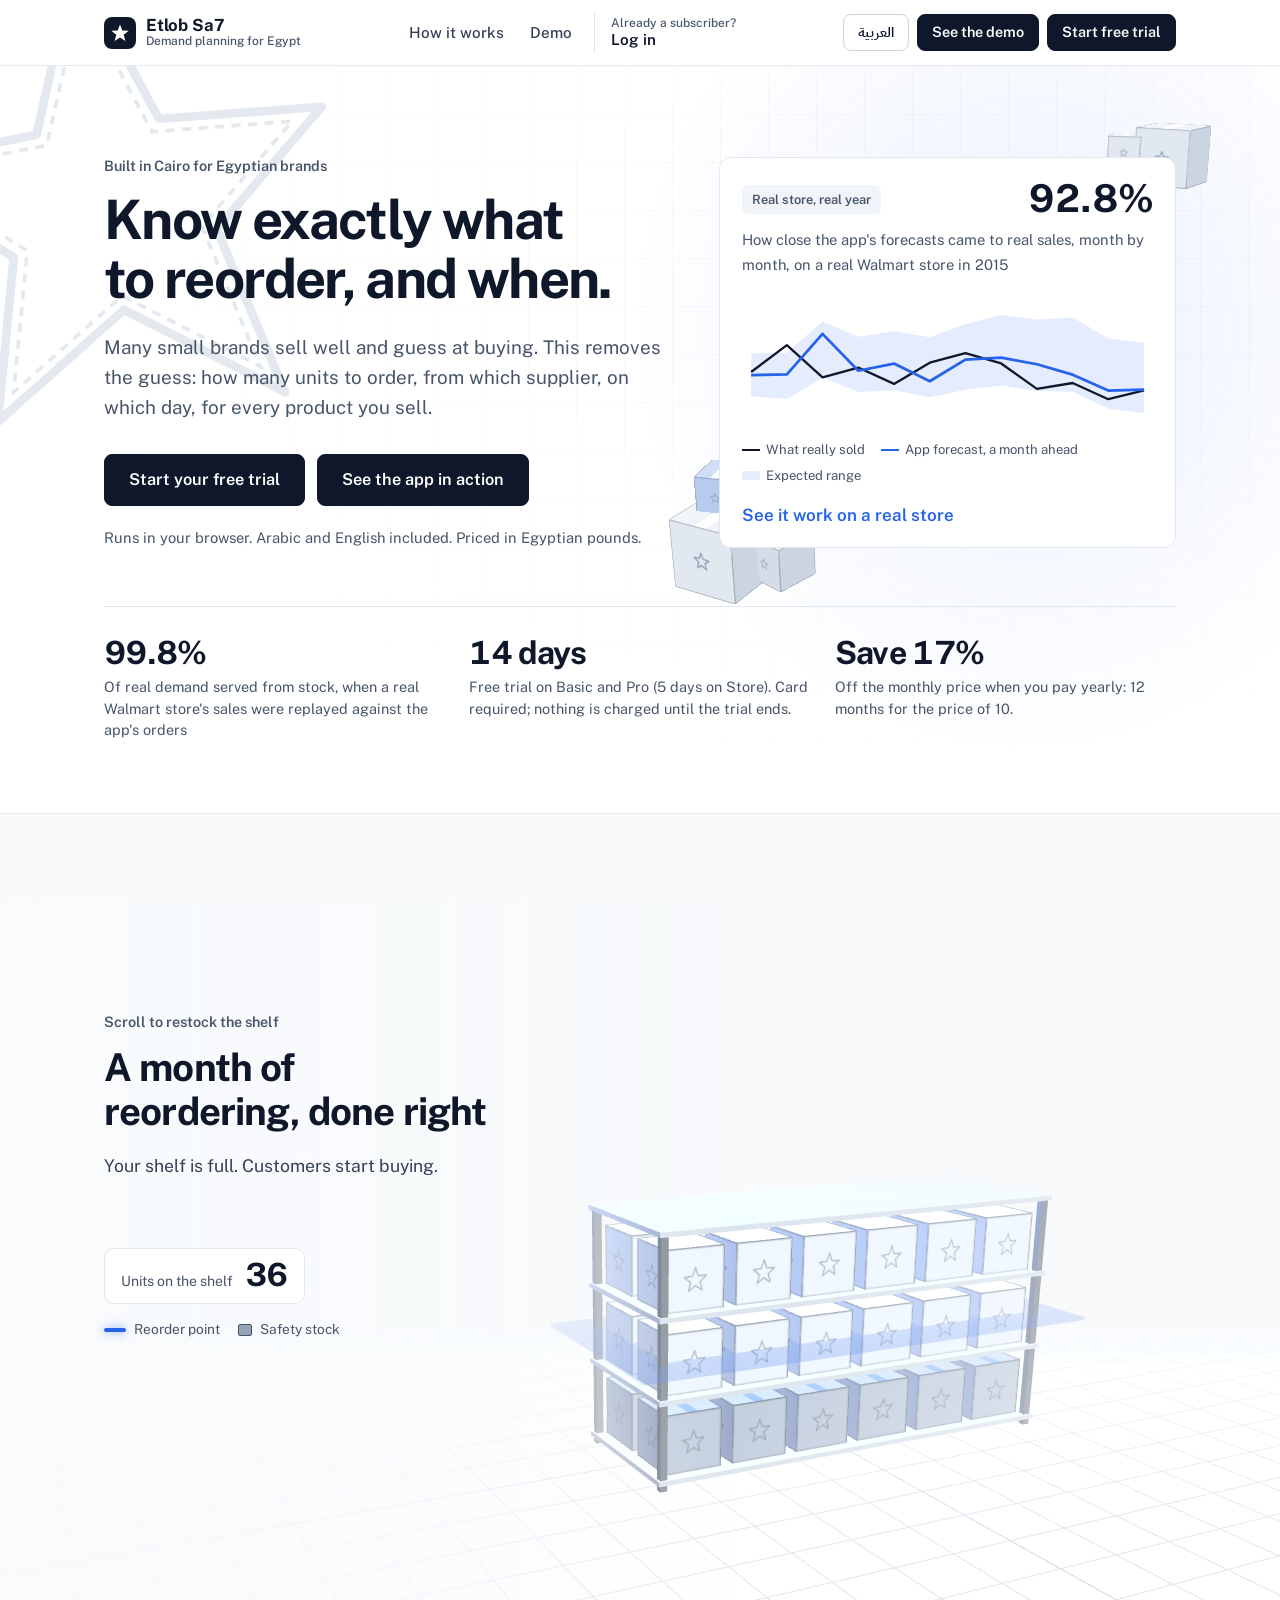
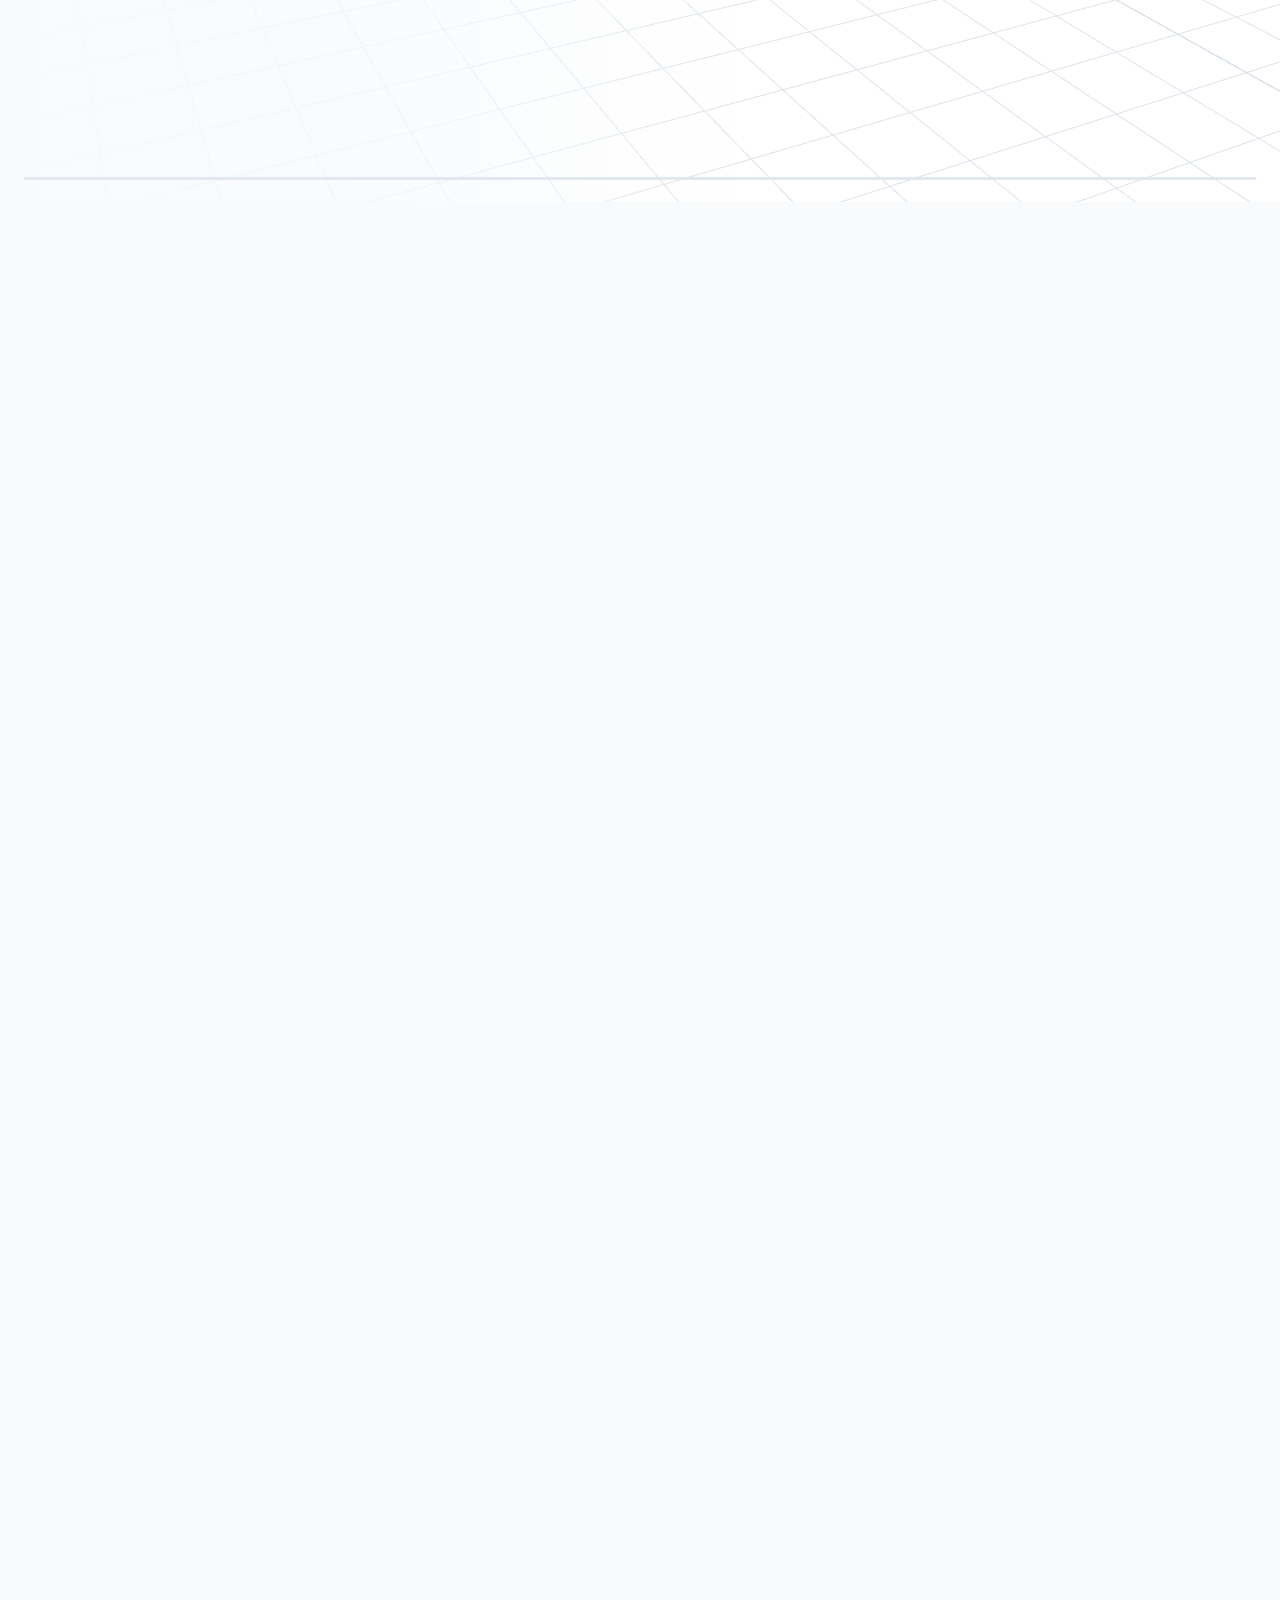
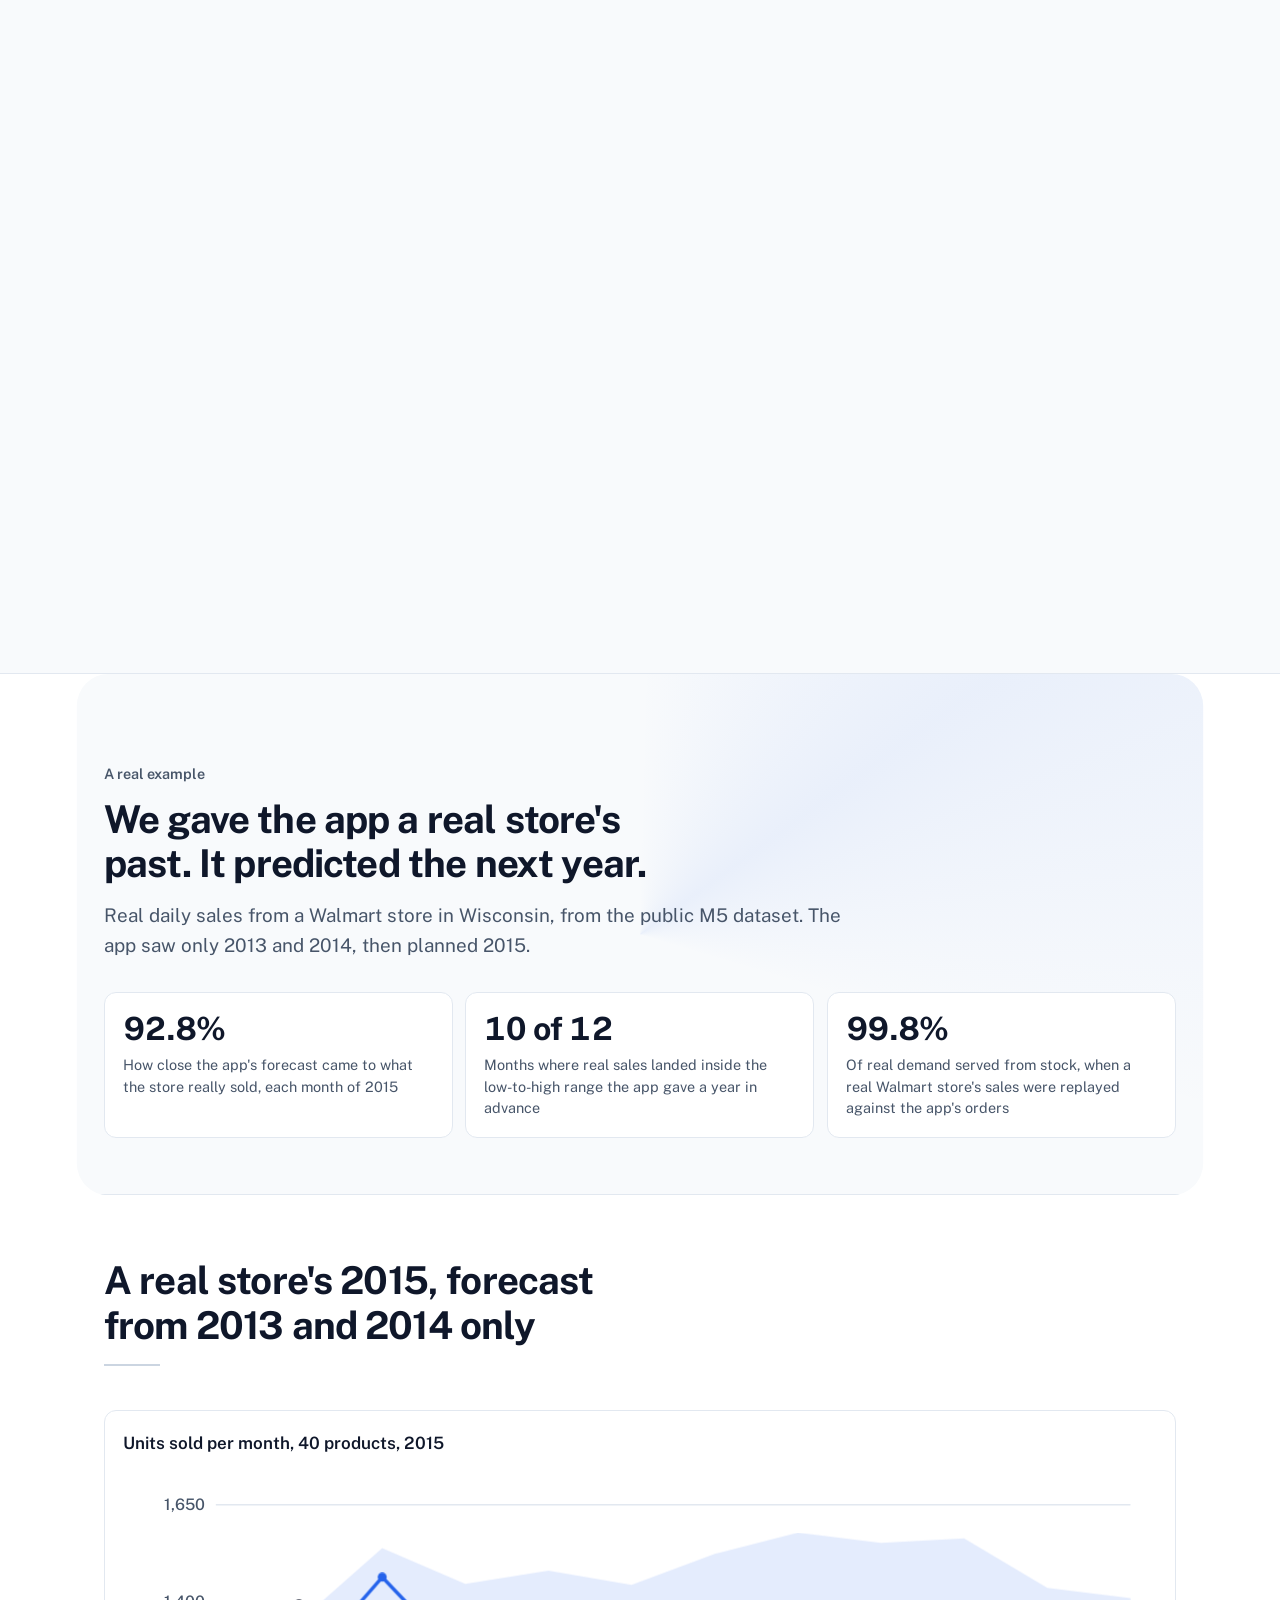
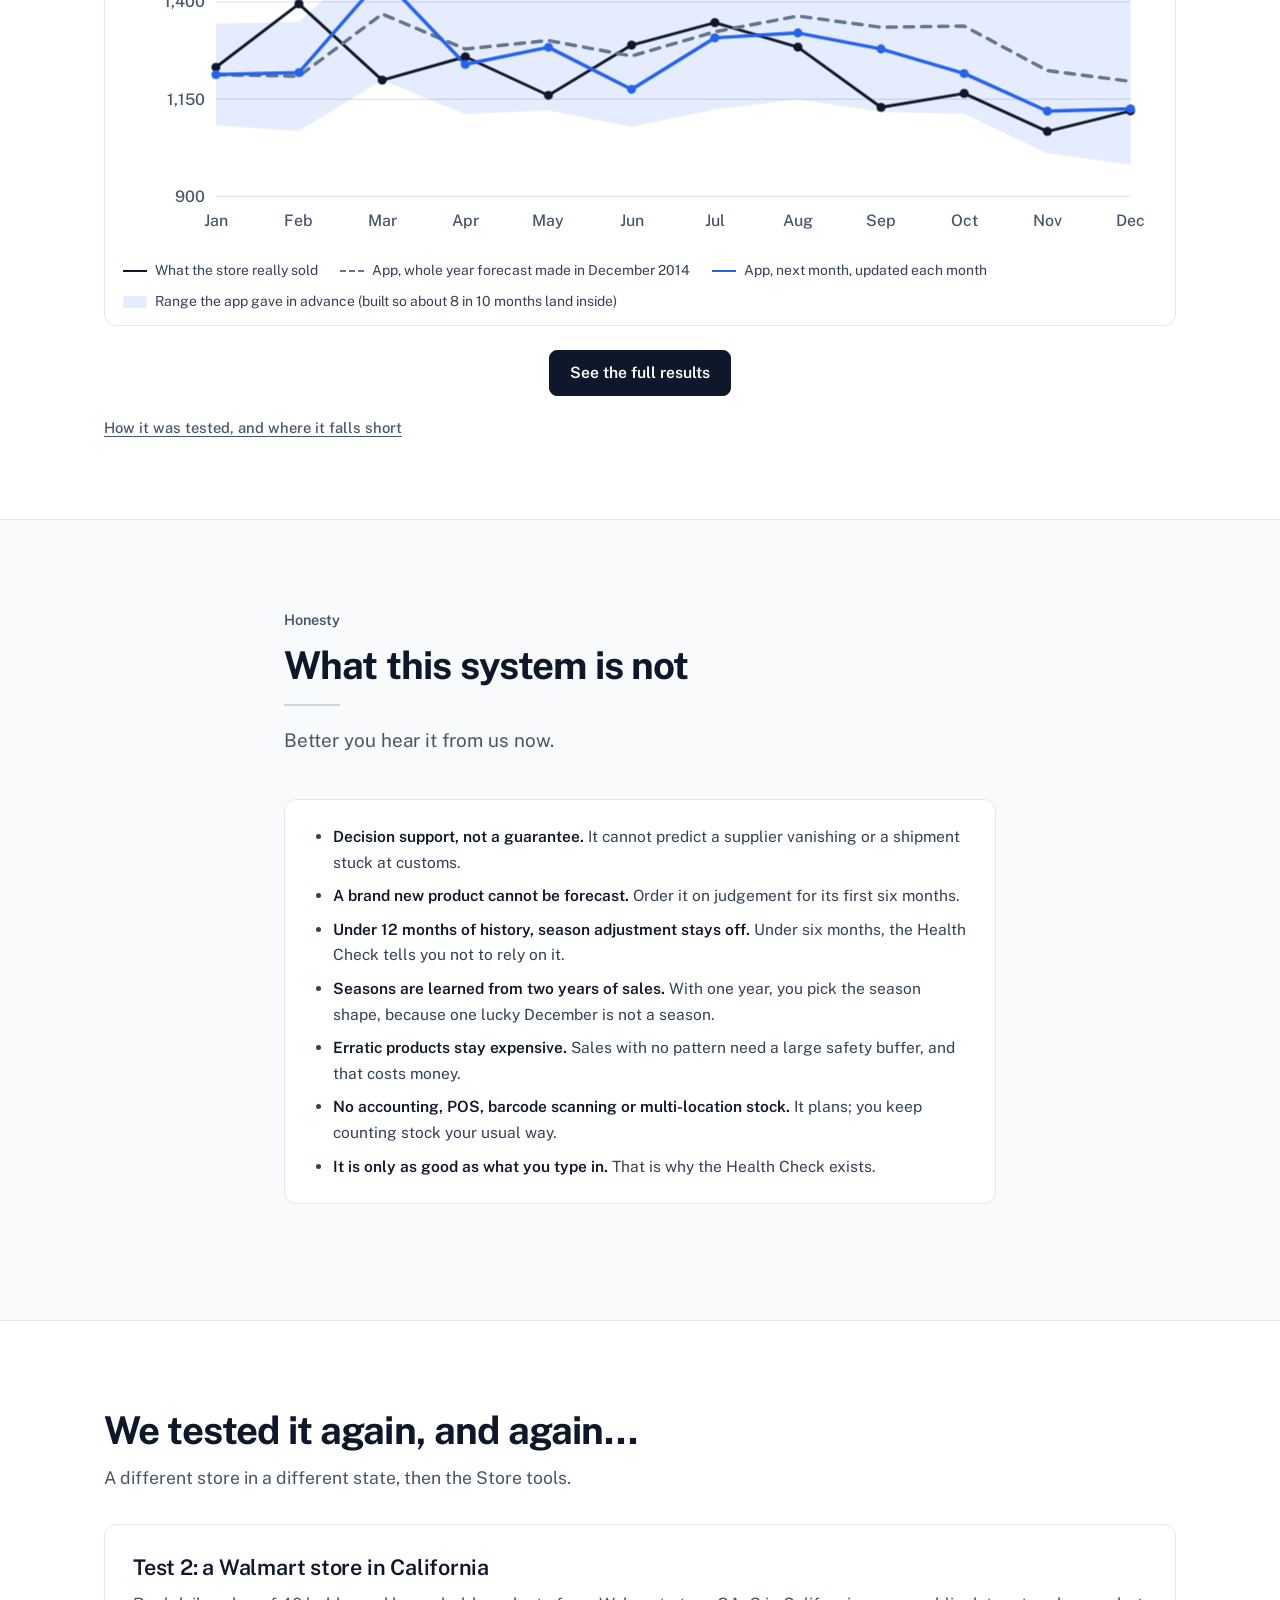
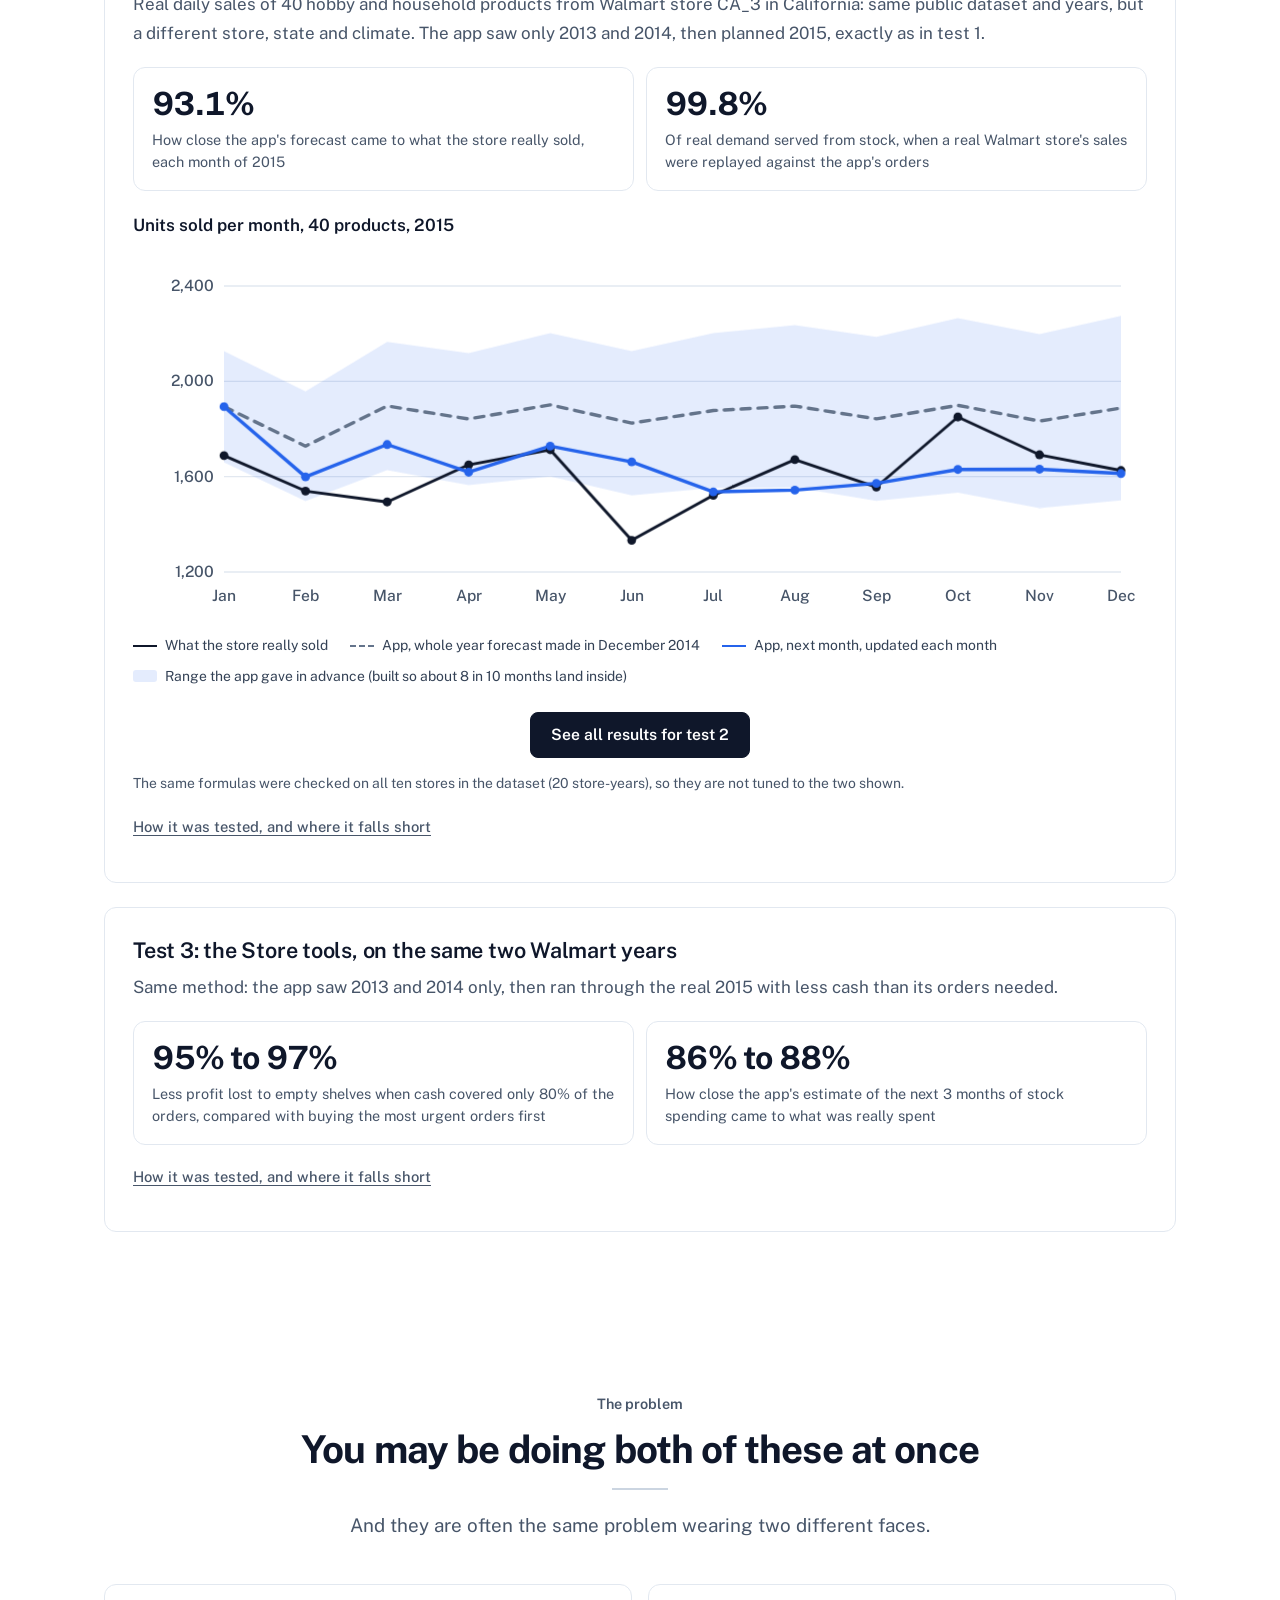
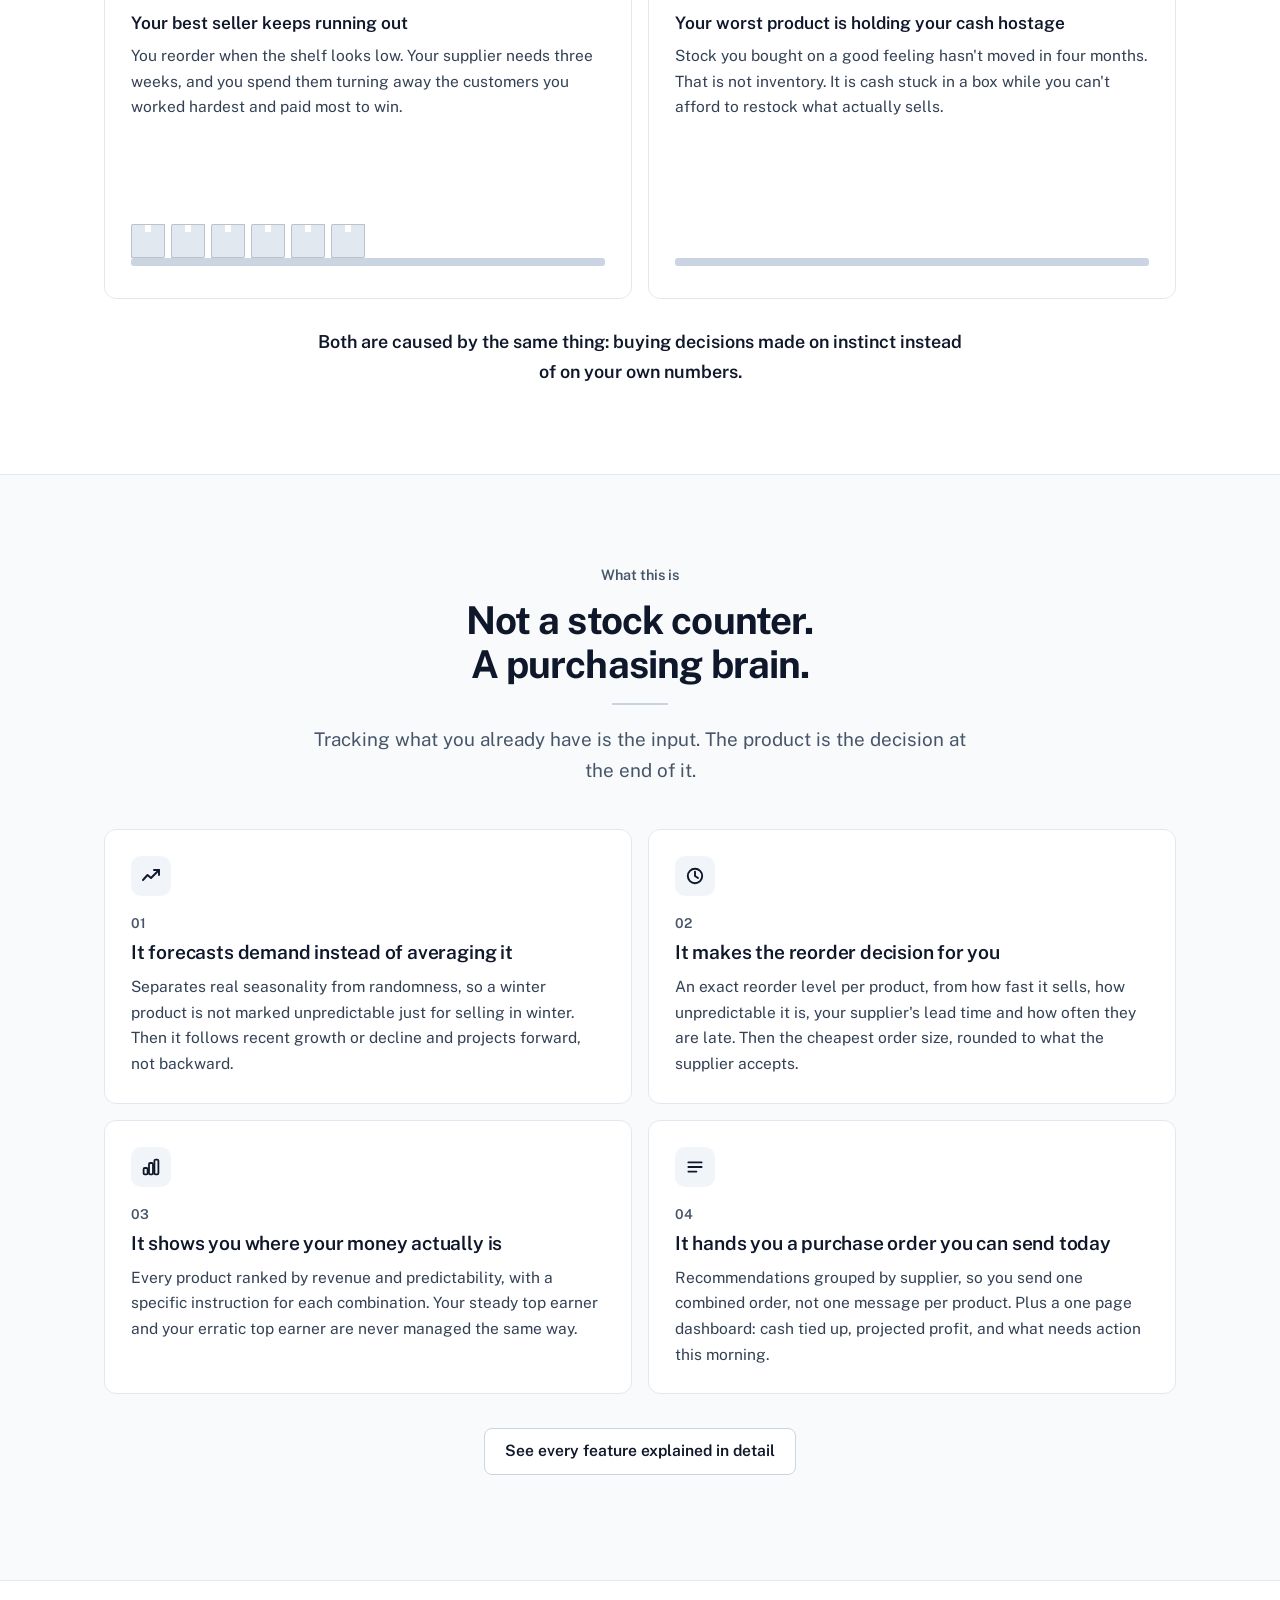
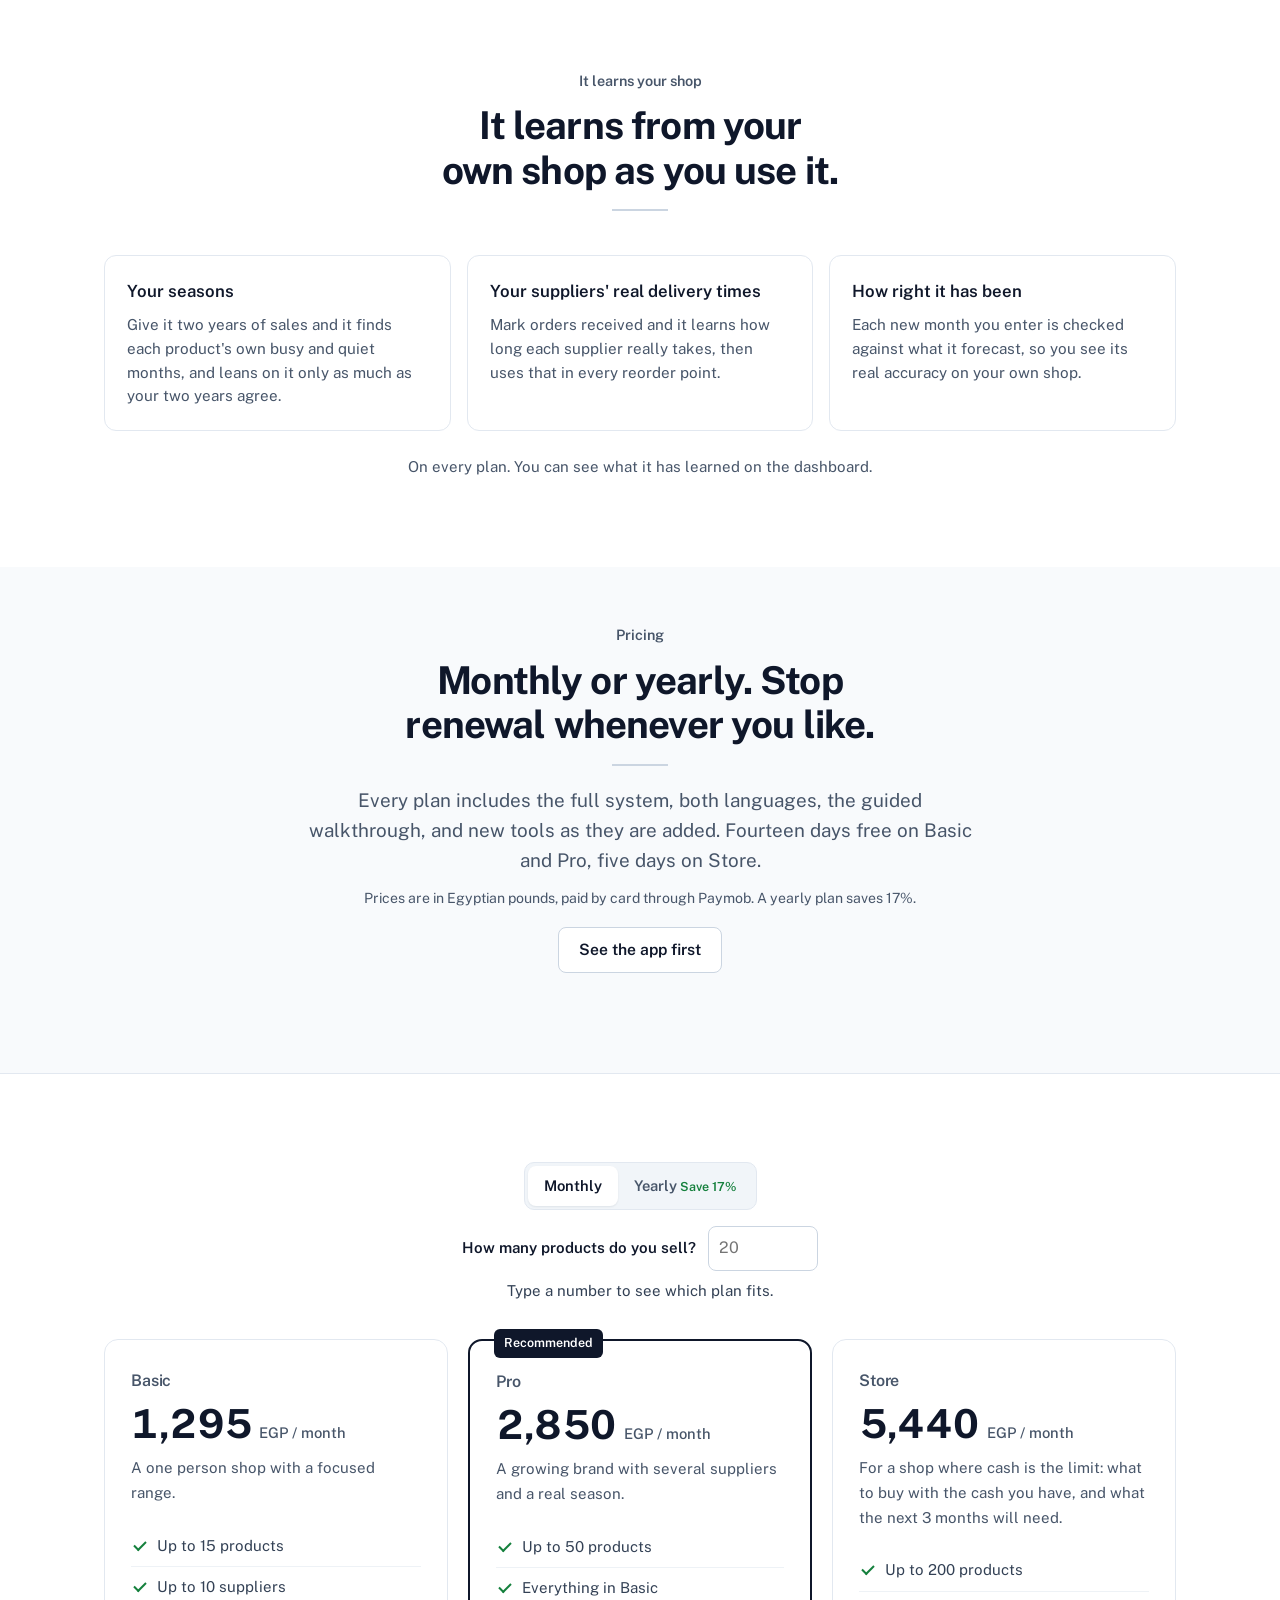
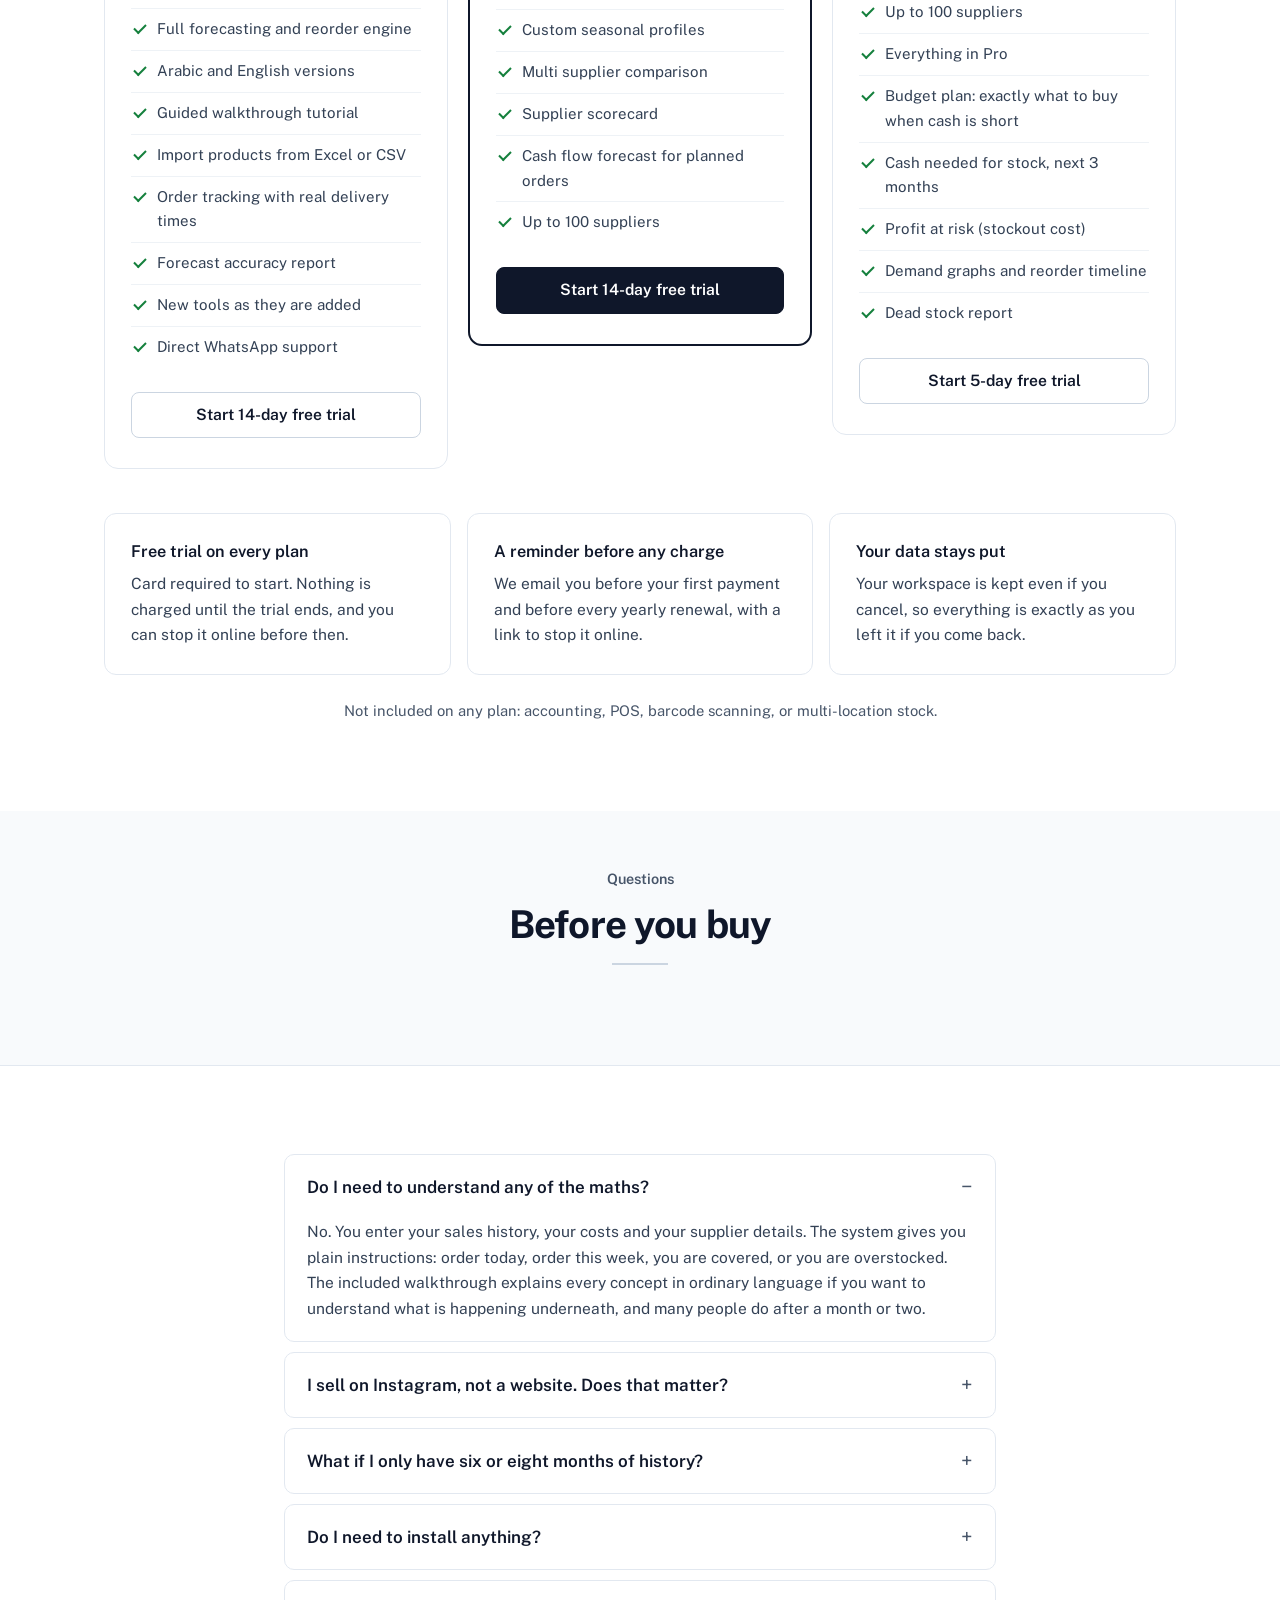
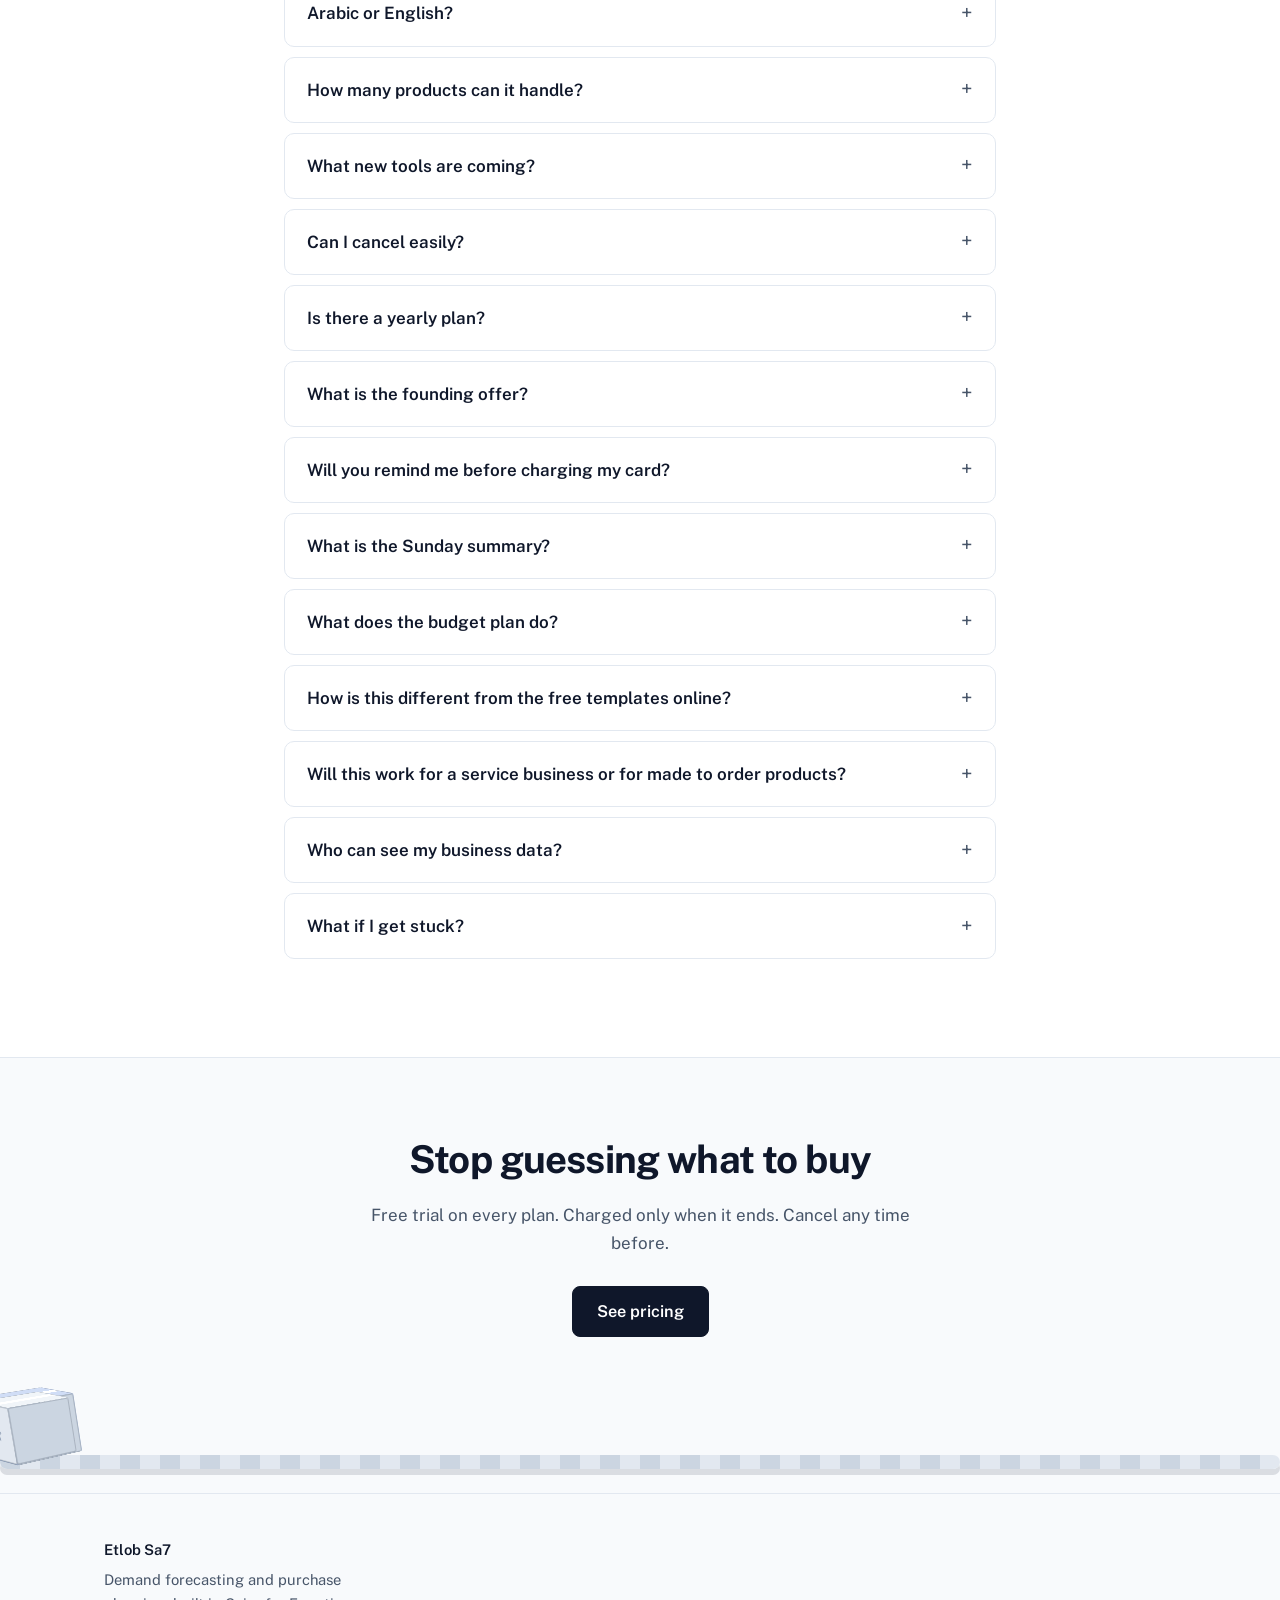
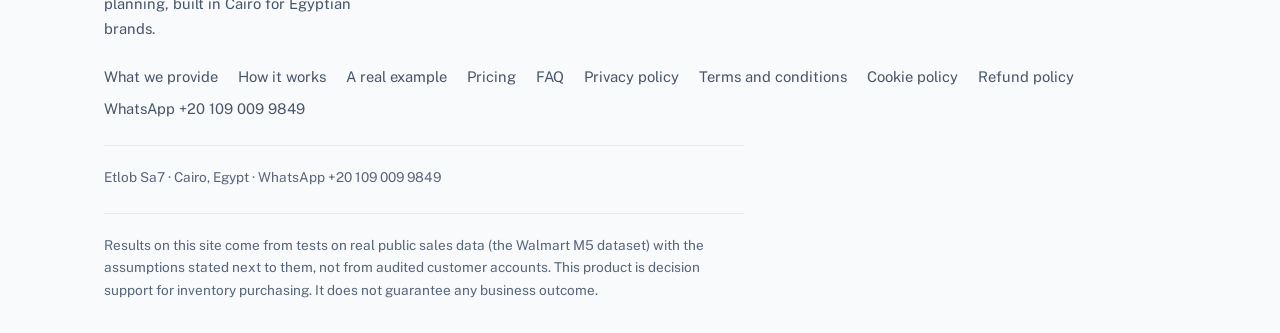
==== commit af0e4cfe: "AB: every proof number on the website re-measured on engine v35 - Tests 1, 2 and 3: all table figure" ====
--- a/index.html
+++ b/index.html
@@ -795,7 +795,6 @@
 <tr data-t-html="t478"></tr>
 <tr data-t-html="t479"></tr>
 <tr data-t-html="t480"></tr>
-<tr data-t-html="t481"></tr>
 <tr data-t-html="t482"></tr>
 <tr data-t-html="t483"></tr>
 <tr data-t-html="t484"></tr>
@@ -814,7 +813,6 @@
 <tr data-t-html="t569"></tr>
 <tr data-t-html="t570"></tr>
 <tr data-t-html="t571"></tr>
-<tr data-t-html="t572"></tr>
 <tr data-t-html="t573"></tr>
 <tr data-t-html="t574"></tr>
 <tr data-t-html="t575"></tr>
@@ -845,9 +843,9 @@
 </div>
 <div class="hero-visual">
 <a class="rx-card" data-go="proof" href="#">
-<div class="rx-top"><span class="rx-pill" data-t="t532"></span><span class="rx-big">94.5%</span></div>
+<div class="rx-top"><span class="rx-pill" data-t="t532"></span><span class="rx-big">92.8%</span></div>
 <p class="rx-cap" data-t="t533"></p>
-<svg viewBox="0 0 360 130" class="rx-mini" aria-hidden="true"><path class="rx-band" d="M8.0 110.5 L39.3 114.1 L70.5 103.0 L101.8 107.0 L133.1 99.6 L164.4 96.7 L195.6 90.7 L226.9 92.5 L258.2 98.4 L289.5 95.7 L320.7 104.7 L352.0 115.6 L352.0 49.4 L320.7 32.5 L289.5 19.7 L258.2 27.8 L226.9 21.3 L195.6 22.0 L164.4 35.5 L133.1 43.7 L101.8 58.7 L70.5 56.0 L39.3 76.1 L8.0 74.2 Z"/><path class="rx-act" d="M8.0 77.9 L39.3 67.8 L70.5 65.2 L101.8 69.5 L133.1 62.8 L164.4 67.2 L195.6 43.6 L226.9 42.2 L258.2 51.3 L289.5 51.8 L320.7 74.2 L352.0 71.4"/><path class="rx-fc" d="M8.0 84.4 L39.3 85.4 L70.5 65.5 L101.8 69.2 L133.1 64.7 L164.4 67.7 L195.6 62.5 L226.9 53.3 L258.2 54.1 L289.5 47.9 L320.7 57.7 L352.0 64.7"/></svg>
+<svg viewBox="0 0 360 130" class="rx-mini" aria-hidden="true"><path class="rx-band" d="M8.0 97.7 L39.3 99.7 L70.5 80.9 L101.8 93.6 L133.1 92.1 L164.4 98.3 L195.6 91.8 L226.9 88.0 L258.2 92.7 L289.5 93.4 L320.7 108.1 L352.0 112.3 L352.0 50.6 L320.7 46.8 L289.5 28.5 L258.2 30.1 L226.9 26.3 L195.6 34.2 L164.4 45.7 L133.1 40.4 L101.8 45.2 L70.5 32.0 L39.3 59.3 L8.0 60.0 Z"/><path class="rx-act" d="M8.0 76.2 L39.3 52.7 L70.5 80.9 L101.8 72.3 L133.1 86.6 L164.4 68.0 L195.6 59.6 L226.9 68.7 L258.2 91.0 L289.5 85.8 L320.7 100.0 L352.0 92.3"/><path class="rx-fc" d="M8.0 78.9 L39.3 78.2 L70.5 42.8 L101.8 75.1 L133.1 68.8 L164.4 84.3 L195.6 65.3 L226.9 63.5 L258.2 69.4 L289.5 78.5 L320.7 92.4 L352.0 91.6"/></svg>
 <div class="rx-key"><span><i class="k1"></i><span data-t="t534"></span></span><span><i class="k2"></i><span data-t="t535"></span></span><span><i class="k3"></i><span data-t="t643"></span></span></div>
 <span class="rx-go" data-t="t529"></span>
 </a>
@@ -879,7 +877,7 @@
 <section class="proofsec">
 <div class="wrap">
 <div class="head"><h2 data-t="t466"></h2></div>
-<figure class="realchart"><figcaption class="rc-cap" data-t="t517"></figcaption><svg viewBox="0 0 780 290" role="img" aria-labelledby="rc-t"><title id="rc-t" data-t="t517"></title><line class="rc-grid" x1="70" x2="760" y1="250.0" y2="250.0"/><text class="rc-y" x="62" y="254.0" text-anchor="end">1,200</text><line class="rc-grid" x1="70" x2="760" y1="176.7" y2="176.7"/><text class="rc-y" x="62" y="180.7" text-anchor="end">1,800</text><line class="rc-grid" x1="70" x2="760" y1="103.3" y2="103.3"/><text class="rc-y" x="62" y="107.3" text-anchor="end">2,400</text><line class="rc-grid" x1="70" x2="760" y1="30.0" y2="30.0"/><text class="rc-y" x="62" y="34.0" text-anchor="end">3,000</text><text class="rc-x" x="70.0" y="272" text-anchor="middle" data-t="t505"></text><text class="rc-x" x="132.7" y="272" text-anchor="middle" data-t="t506"></text><text class="rc-x" x="195.5" y="272" text-anchor="middle" data-t="t507"></text><text class="rc-x" x="258.2" y="272" text-anchor="middle" data-t="t508"></text><text class="rc-x" x="320.9" y="272" text-anchor="middle" data-t="t509"></text><text class="rc-x" x="383.6" y="272" text-anchor="middle" data-t="t510"></text><text class="rc-x" x="446.4" y="272" text-anchor="middle" data-t="t511"></text><text class="rc-x" x="509.1" y="272" text-anchor="middle" data-t="t512"></text><text class="rc-x" x="571.8" y="272" text-anchor="middle" data-t="t513"></text><text class="rc-x" x="634.5" y="272" text-anchor="middle" data-t="t514"></text><text class="rc-x" x="697.3" y="272" text-anchor="middle" data-t="t515"></text><text class="rc-x" x="760.0" y="272" text-anchor="middle" data-t="t516"></text><path class="rc-band" d="M70.0 222.3 L132.7 229.7 L195.5 206.6 L258.2 214.9 L320.9 199.6 L383.6 193.6 L446.4 181.1 L509.1 184.8 L571.8 197.0 L634.5 191.4 L697.3 210.1 L760.0 232.7 L760.0 95.2 L697.3 60.2 L634.5 33.5 L571.8 50.3 L509.1 36.8 L446.4 38.2 L383.6 66.4 L320.9 83.3 L258.2 114.5 L195.5 108.9 L132.7 150.6 L70.0 146.8 Z"/><path class="rc-l rc-act" d="M70.0 154.5 L132.7 133.4 L195.5 128.1 L258.2 136.9 L320.9 123.0 L383.6 132.3 L446.4 83.2 L509.1 80.4 L571.8 99.2 L634.5 100.3 L697.3 146.7 L760.0 140.9"/><path class="rc-l rc-year" d="M70.0 184.6 L132.7 190.2 L195.5 157.7 L258.2 164.7 L320.9 141.4 L383.6 130.0 L446.4 109.7 L509.1 110.8 L571.8 123.7 L634.5 112.4 L697.3 135.2 L760.0 163.9"/><path class="rc-l rc-mon" d="M70.0 168.0 L132.7 170.0 L195.5 128.7 L258.2 136.5 L320.9 127.0 L383.6 133.3 L446.4 122.4 L509.1 103.4 L571.8 105.0 L634.5 92.2 L697.3 112.5 L760.0 127.0"/><circle class="rc-d-act" cx="70.0" cy="154.5" r="3.4"/><circle class="rc-d-act" cx="132.7" cy="133.4" r="3.4"/><circle class="rc-d-act" cx="195.5" cy="128.1" r="3.4"/><circle class="rc-d-act" cx="258.2" cy="136.9" r="3.4"/><circle class="rc-d-act" cx="320.9" cy="123.0" r="3.4"/><circle class="rc-d-act" cx="383.6" cy="132.3" r="3.4"/><circle class="rc-d-act" cx="446.4" cy="83.2" r="3.4"/><circle class="rc-d-act" cx="509.1" cy="80.4" r="3.4"/><circle class="rc-d-act" cx="571.8" cy="99.2" r="3.4"/><circle class="rc-d-act" cx="634.5" cy="100.3" r="3.4"/><circle class="rc-d-act" cx="697.3" cy="146.7" r="3.4"/><circle class="rc-d-act" cx="760.0" cy="140.9" r="3.4"/><circle class="rc-d-mon" cx="70.0" cy="168.0" r="3.4"/><circle class="rc-d-mon" cx="132.7" cy="170.0" r="3.4"/><circle class="rc-d-mon" cx="195.5" cy="128.7" r="3.4"/><circle class="rc-d-mon" cx="258.2" cy="136.5" r="3.4"/><circle class="rc-d-mon" cx="320.9" cy="127.0" r="3.4"/><circle class="rc-d-mon" cx="383.6" cy="133.3" r="3.4"/><circle class="rc-d-mon" cx="446.4" cy="122.4" r="3.4"/><circle class="rc-d-mon" cx="509.1" cy="103.4" r="3.4"/><circle class="rc-d-mon" cx="571.8" cy="105.0" r="3.4"/><circle class="rc-d-mon" cx="634.5" cy="92.2" r="3.4"/><circle class="rc-d-mon" cx="697.3" cy="112.5" r="3.4"/><circle class="rc-d-mon" cx="760.0" cy="127.0" r="3.4"/></svg><div class="rc-key"><span><i class="k-act"></i><span data-t="t518"></span></span><span><i class="k-year"></i><span data-t="t519"></span></span><span><i class="k-mon"></i><span data-t="t520"></span></span><span><i class="k-band"></i><span data-t="t642"></span></span></div></figure>
+<figure class="realchart"><figcaption class="rc-cap" data-t="t517"></figcaption><svg viewBox="0 0 780 290" role="img" aria-labelledby="rc-t"><title id="rc-t" data-t="t517"></title><line class="rc-grid" x1="70" x2="760" y1="250.0" y2="250.0"/><text class="rc-y" x="62" y="254.0" text-anchor="end">900</text><line class="rc-grid" x1="70" x2="760" y1="176.7" y2="176.7"/><text class="rc-y" x="62" y="180.7" text-anchor="end">1,150</text><line class="rc-grid" x1="70" x2="760" y1="103.3" y2="103.3"/><text class="rc-y" x="62" y="107.3" text-anchor="end">1,400</text><line class="rc-grid" x1="70" x2="760" y1="30.0" y2="30.0"/><text class="rc-y" x="62" y="34.0" text-anchor="end">1,650</text><text class="rc-x" x="70.0" y="272" text-anchor="middle" data-t="t505"></text><text class="rc-x" x="132.7" y="272" text-anchor="middle" data-t="t506"></text><text class="rc-x" x="195.5" y="272" text-anchor="middle" data-t="t507"></text><text class="rc-x" x="258.2" y="272" text-anchor="middle" data-t="t508"></text><text class="rc-x" x="320.9" y="272" text-anchor="middle" data-t="t509"></text><text class="rc-x" x="383.6" y="272" text-anchor="middle" data-t="t510"></text><text class="rc-x" x="446.4" y="272" text-anchor="middle" data-t="t511"></text><text class="rc-x" x="509.1" y="272" text-anchor="middle" data-t="t512"></text><text class="rc-x" x="571.8" y="272" text-anchor="middle" data-t="t513"></text><text class="rc-x" x="634.5" y="272" text-anchor="middle" data-t="t514"></text><text class="rc-x" x="697.3" y="272" text-anchor="middle" data-t="t515"></text><text class="rc-x" x="760.0" y="272" text-anchor="middle" data-t="t516"></text><path class="rc-band" d="M70.0 196.5 L132.7 200.5 L195.5 162.2 L258.2 188.0 L320.9 185.1 L383.6 197.6 L446.4 184.4 L509.1 176.7 L571.8 186.2 L634.5 187.7 L697.3 217.5 L760.0 226.1 L760.0 100.4 L697.3 92.7 L634.5 55.4 L571.8 58.7 L509.1 51.0 L446.4 67.1 L383.6 90.5 L320.9 79.6 L258.2 89.6 L195.5 62.7 L132.7 118.1 L70.0 119.7 Z"/><path class="rc-l rc-act" d="M70.0 152.6 L132.7 104.8 L195.5 162.3 L258.2 144.7 L320.9 173.7 L383.6 135.9 L446.4 118.9 L509.1 137.4 L571.8 182.8 L634.5 172.3 L697.3 201.0 L760.0 185.5"/><path class="rc-l rc-year" d="M70.0 158.1 L132.7 159.3 L195.5 112.4 L258.2 138.8 L320.9 132.4 L383.6 144.1 L446.4 125.8 L509.1 113.9 L571.8 122.4 L634.5 121.5 L697.3 155.1 L760.0 163.2"/><path class="rc-l rc-mon" d="M70.0 158.1 L132.7 156.6 L195.5 84.6 L258.2 150.4 L320.9 137.5 L383.6 169.2 L446.4 130.4 L509.1 126.7 L571.8 138.8 L634.5 157.3 L697.3 185.7 L760.0 183.9"/><circle class="rc-d-act" cx="70.0" cy="152.6" r="3.4"/><circle class="rc-d-act" cx="132.7" cy="104.8" r="3.4"/><circle class="rc-d-act" cx="195.5" cy="162.3" r="3.4"/><circle class="rc-d-act" cx="258.2" cy="144.7" r="3.4"/><circle class="rc-d-act" cx="320.9" cy="173.7" r="3.4"/><circle class="rc-d-act" cx="383.6" cy="135.9" r="3.4"/><circle class="rc-d-act" cx="446.4" cy="118.9" r="3.4"/><circle class="rc-d-act" cx="509.1" cy="137.4" r="3.4"/><circle class="rc-d-act" cx="571.8" cy="182.8" r="3.4"/><circle class="rc-d-act" cx="634.5" cy="172.3" r="3.4"/><circle class="rc-d-act" cx="697.3" cy="201.0" r="3.4"/><circle class="rc-d-act" cx="760.0" cy="185.5" r="3.4"/><circle class="rc-d-mon" cx="70.0" cy="158.1" r="3.4"/><circle class="rc-d-mon" cx="132.7" cy="156.6" r="3.4"/><circle class="rc-d-mon" cx="195.5" cy="84.6" r="3.4"/><circle class="rc-d-mon" cx="258.2" cy="150.4" r="3.4"/><circle class="rc-d-mon" cx="320.9" cy="137.5" r="3.4"/><circle class="rc-d-mon" cx="383.6" cy="169.2" r="3.4"/><circle class="rc-d-mon" cx="446.4" cy="130.4" r="3.4"/><circle class="rc-d-mon" cx="509.1" cy="126.7" r="3.4"/><circle class="rc-d-mon" cx="571.8" cy="138.8" r="3.4"/><circle class="rc-d-mon" cx="634.5" cy="157.3" r="3.4"/><circle class="rc-d-mon" cx="697.3" cy="185.7" r="3.4"/><circle class="rc-d-mon" cx="760.0" cy="183.9" r="3.4"/></svg><div class="rc-key"><span><i class="k-act"></i><span data-t="t518"></span></span><span><i class="k-year"></i><span data-t="t519"></span></span><span><i class="k-mon"></i><span data-t="t520"></span></span><span><i class="k-band"></i><span data-t="t642"></span></span></div></figure>
 <p class="rx-more"><button type="button" class="btn btn-primary" data-pop="pop-results2" data-t="t543"></button></p>
 <details class="pmore"><summary data-t="t698"></summary><p class="pnote" data-t-html="t472"></p>
 <p class="pmethod" data-t-html="t528"></p></details>
@@ -912,7 +910,7 @@
 <p class="again-sub" data-t="t551"></p>
 <div class="again-case"><h3 data-t="t552"></h3><p data-t="t553"></p>
 <div class="rx-stats ag-stats"><div class="rx-stat" data-t-html="t554"></div><div class="rx-stat" data-t-html="t555"></div></div>
-<figure class="realchart rc2"><figcaption class="rc-cap" data-t="t566"></figcaption><svg viewBox="0 0 780 290" role="img"><title data-t="t566"></title><line class="rc-grid" x1="70" x2="760" y1="250.0" y2="250.0"/><text class="rc-y" x="62" y="254.0" text-anchor="end">2,600</text><line class="rc-grid" x1="70" x2="760" y1="176.7" y2="176.7"/><text class="rc-y" x="62" y="180.7" text-anchor="end">3,200</text><line class="rc-grid" x1="70" x2="760" y1="103.3" y2="103.3"/><text class="rc-y" x="62" y="107.3" text-anchor="end">3,800</text><line class="rc-grid" x1="70" x2="760" y1="30.0" y2="30.0"/><text class="rc-y" x="62" y="34.0" text-anchor="end">4,400</text><text class="rc-x" x="70.0" y="272" text-anchor="middle" data-t="t505"></text><text class="rc-x" x="132.7" y="272" text-anchor="middle" data-t="t506"></text><text class="rc-x" x="195.5" y="272" text-anchor="middle" data-t="t507"></text><text class="rc-x" x="258.2" y="272" text-anchor="middle" data-t="t508"></text><text class="rc-x" x="320.9" y="272" text-anchor="middle" data-t="t509"></text><text class="rc-x" x="383.6" y="272" text-anchor="middle" data-t="t510"></text><text class="rc-x" x="446.4" y="272" text-anchor="middle" data-t="t511"></text><text class="rc-x" x="509.1" y="272" text-anchor="middle" data-t="t512"></text><text class="rc-x" x="571.8" y="272" text-anchor="middle" data-t="t513"></text><text class="rc-x" x="634.5" y="272" text-anchor="middle" data-t="t514"></text><text class="rc-x" x="697.3" y="272" text-anchor="middle" data-t="t515"></text><text class="rc-x" x="760.0" y="272" text-anchor="middle" data-t="t516"></text><path class="rc-band" d="M70.0 214.1 L132.7 242.1 L195.5 205.0 L258.2 216.6 L320.9 208.5 L383.6 224.8 L446.4 214.3 L509.1 213.1 L571.8 222.9 L634.5 212.5 L697.3 233.8 L760.0 239.3 L760.0 74.7 L697.3 72.5 L634.5 47.6 L571.8 69.3 L509.1 62.1 L446.4 70.7 L383.6 92.4 L320.9 77.3 L258.2 95.9 L195.5 88.4 L132.7 144.8 L70.0 117.1 Z"/><path class="rc-l rc-act" d="M70.0 191.0 L132.7 132.5 L195.5 139.1 L258.2 131.9 L320.9 95.3 L383.6 151.0 L446.4 103.8 L509.1 52.2 L571.8 120.0 L634.5 117.9 L697.3 164.9 L760.0 184.7"/><path class="rc-l rc-year" d="M70.0 165.6 L132.7 193.5 L195.5 146.7 L258.2 156.3 L320.9 142.9 L383.6 158.6 L446.4 142.5 L509.1 137.6 L571.8 146.1 L634.5 130.1 L697.3 153.1 L760.0 157.0"/><path class="rc-l rc-mon" d="M70.0 164.0 L132.7 204.9 L195.5 131.4 L258.2 147.8 L320.9 132.7 L383.6 128.7 L446.4 125.5 L509.1 116.0 L571.8 101.4 L634.5 90.7 L697.3 122.5 L760.0 134.1"/><circle class="rc-d-act" cx="70.0" cy="191.0" r="3.4"/><circle class="rc-d-act" cx="132.7" cy="132.5" r="3.4"/><circle class="rc-d-act" cx="195.5" cy="139.1" r="3.4"/><circle class="rc-d-act" cx="258.2" cy="131.9" r="3.4"/><circle class="rc-d-act" cx="320.9" cy="95.3" r="3.4"/><circle class="rc-d-act" cx="383.6" cy="151.0" r="3.4"/><circle class="rc-d-act" cx="446.4" cy="103.8" r="3.4"/><circle class="rc-d-act" cx="509.1" cy="52.2" r="3.4"/><circle class="rc-d-act" cx="571.8" cy="120.0" r="3.4"/><circle class="rc-d-act" cx="634.5" cy="117.9" r="3.4"/><circle class="rc-d-act" cx="697.3" cy="164.9" r="3.4"/><circle class="rc-d-act" cx="760.0" cy="184.7" r="3.4"/><circle class="rc-d-mon" cx="70.0" cy="164.0" r="3.4"/><circle class="rc-d-mon" cx="132.7" cy="204.9" r="3.4"/><circle class="rc-d-mon" cx="195.5" cy="131.4" r="3.4"/><circle class="rc-d-mon" cx="258.2" cy="147.8" r="3.4"/><circle class="rc-d-mon" cx="320.9" cy="132.7" r="3.4"/><circle class="rc-d-mon" cx="383.6" cy="128.7" r="3.4"/><circle class="rc-d-mon" cx="446.4" cy="125.5" r="3.4"/><circle class="rc-d-mon" cx="509.1" cy="116.0" r="3.4"/><circle class="rc-d-mon" cx="571.8" cy="101.4" r="3.4"/><circle class="rc-d-mon" cx="634.5" cy="90.7" r="3.4"/><circle class="rc-d-mon" cx="697.3" cy="122.5" r="3.4"/><circle class="rc-d-mon" cx="760.0" cy="134.1" r="3.4"/></svg><div class="rc-key"><span><i class="k-act"></i><span data-t="t518"></span></span><span><i class="k-year"></i><span data-t="t641"></span></span><span><i class="k-mon"></i><span data-t="t520"></span></span><span><i class="k-band"></i><span data-t="t642"></span></span></div></figure>
+<figure class="realchart rc2"><figcaption class="rc-cap" data-t="t566"></figcaption><svg viewBox="0 0 780 290" role="img"><title data-t="t566"></title><line class="rc-grid" x1="70" x2="760" y1="250.0" y2="250.0"/><text class="rc-y" x="62" y="254.0" text-anchor="end">1,200</text><line class="rc-grid" x1="70" x2="760" y1="176.7" y2="176.7"/><text class="rc-y" x="62" y="180.7" text-anchor="end">1,600</text><line class="rc-grid" x1="70" x2="760" y1="103.3" y2="103.3"/><text class="rc-y" x="62" y="107.3" text-anchor="end">2,000</text><line class="rc-grid" x1="70" x2="760" y1="30.0" y2="30.0"/><text class="rc-y" x="62" y="34.0" text-anchor="end">2,400</text><text class="rc-x" x="70.0" y="272" text-anchor="middle" data-t="t505"></text><text class="rc-x" x="132.7" y="272" text-anchor="middle" data-t="t506"></text><text class="rc-x" x="195.5" y="272" text-anchor="middle" data-t="t507"></text><text class="rc-x" x="258.2" y="272" text-anchor="middle" data-t="t508"></text><text class="rc-x" x="320.9" y="272" text-anchor="middle" data-t="t509"></text><text class="rc-x" x="383.6" y="272" text-anchor="middle" data-t="t510"></text><text class="rc-x" x="446.4" y="272" text-anchor="middle" data-t="t511"></text><text class="rc-x" x="509.1" y="272" text-anchor="middle" data-t="t512"></text><text class="rc-x" x="571.8" y="272" text-anchor="middle" data-t="t513"></text><text class="rc-x" x="634.5" y="272" text-anchor="middle" data-t="t514"></text><text class="rc-x" x="697.3" y="272" text-anchor="middle" data-t="t515"></text><text class="rc-x" x="760.0" y="272" text-anchor="middle" data-t="t516"></text><path class="rc-band" d="M70.0 165.7 L132.7 195.4 L195.5 171.6 L258.2 183.1 L320.9 176.5 L383.6 191.0 L446.4 185.3 L509.1 184.9 L571.8 195.2 L634.5 189.0 L697.3 200.8 L760.0 194.9 L760.0 52.9 L697.3 67.0 L634.5 54.7 L571.8 69.2 L509.1 60.0 L446.4 66.3 L383.6 80.1 L320.9 66.3 L258.2 81.6 L195.5 73.0 L132.7 111.1 L70.0 80.0 Z"/><path class="rc-l rc-act" d="M70.0 160.4 L132.7 187.7 L195.5 196.1 L258.2 167.5 L320.9 155.9 L383.6 225.6 L446.4 191.0 L509.1 163.5 L571.8 184.6 L634.5 130.7 L697.3 159.8 L760.0 171.9"/><path class="rc-l rc-year" d="M70.0 122.8 L132.7 153.2 L195.5 122.3 L258.2 132.3 L320.9 121.4 L383.6 135.5 L446.4 125.8 L509.1 122.4 L571.8 132.2 L634.5 121.8 L697.3 133.9 L760.0 123.9"/><path class="rc-l rc-mon" d="M70.0 122.8 L132.7 176.8 L195.5 151.9 L258.2 173.2 L320.9 153.1 L383.6 165.3 L446.4 188.3 L509.1 187.0 L571.8 181.8 L634.5 171.1 L697.3 170.9 L760.0 174.2"/><circle class="rc-d-act" cx="70.0" cy="160.4" r="3.4"/><circle class="rc-d-act" cx="132.7" cy="187.7" r="3.4"/><circle class="rc-d-act" cx="195.5" cy="196.1" r="3.4"/><circle class="rc-d-act" cx="258.2" cy="167.5" r="3.4"/><circle class="rc-d-act" cx="320.9" cy="155.9" r="3.4"/><circle class="rc-d-act" cx="383.6" cy="225.6" r="3.4"/><circle class="rc-d-act" cx="446.4" cy="191.0" r="3.4"/><circle class="rc-d-act" cx="509.1" cy="163.5" r="3.4"/><circle class="rc-d-act" cx="571.8" cy="184.6" r="3.4"/><circle class="rc-d-act" cx="634.5" cy="130.7" r="3.4"/><circle class="rc-d-act" cx="697.3" cy="159.8" r="3.4"/><circle class="rc-d-act" cx="760.0" cy="171.9" r="3.4"/><circle class="rc-d-mon" cx="70.0" cy="122.8" r="3.4"/><circle class="rc-d-mon" cx="132.7" cy="176.8" r="3.4"/><circle class="rc-d-mon" cx="195.5" cy="151.9" r="3.4"/><circle class="rc-d-mon" cx="258.2" cy="173.2" r="3.4"/><circle class="rc-d-mon" cx="320.9" cy="153.1" r="3.4"/><circle class="rc-d-mon" cx="383.6" cy="165.3" r="3.4"/><circle class="rc-d-mon" cx="446.4" cy="188.3" r="3.4"/><circle class="rc-d-mon" cx="509.1" cy="187.0" r="3.4"/><circle class="rc-d-mon" cx="571.8" cy="181.8" r="3.4"/><circle class="rc-d-mon" cx="634.5" cy="171.1" r="3.4"/><circle class="rc-d-mon" cx="697.3" cy="170.9" r="3.4"/><circle class="rc-d-mon" cx="760.0" cy="174.2" r="3.4"/></svg><div class="rc-key"><span><i class="k-act"></i><span data-t="t518"></span></span><span><i class="k-year"></i><span data-t="t641"></span></span><span><i class="k-mon"></i><span data-t="t520"></span></span><span><i class="k-band"></i><span data-t="t642"></span></span></div></figure>
 <p class="rx-more"><button type="button" class="btn btn-primary" data-pop="pop-results" data-t="t564"></button></p>
 <p class="pmethod psrc" data-t-html="t640"></p>
 <details class="pmore"><summary data-t="t698"></summary><p class="pnote whynote" data-t-html="t646"></p><p class="pnote" data-t-html="t558"></p>
@@ -1740,9 +1738,9 @@
   t640: 'The same formulas were checked on all ten stores in the dataset (20 store-years), so they are not tuned to the two shown.',
   t642: 'Range the app gave in advance (built so about 8 in 10 months land inside)',
   t643: 'Expected range',
-  t644: '<td class="pf">Expected range, each month of 2015</td><td>Low and high for each month, made Dec 2014</td><td>Real monthly sales</td><td class="pacc"><b>10 of 12 months inside</b><span class="pbar"><i style="--w:83.3%"></i></span></td>',
-  t645: '<td class="pf">Expected range, each month of 2015</td><td>Low and high for each month, made Dec 2014</td><td>Real monthly sales</td><td class="pacc"><b>11 of 12 months inside</b><span class="pbar"><i style="--w:91.7%"></i></span></td>',
-  t646: '<strong>Why the lines do not match month by month.</strong> This store\'s monthly ups and downs did not repeat from one year to the next, and no forecast can predict a bump that never happened before. Prices barely moved (under 1%), and the data does not record promotions, events or weather. What the app did: it came within 4.7% of the real year, and 10 of 12 real months landed inside its range. In a shop whose busy months repeat, such as Ramadan, Eid, school season or winter, it learns that pattern and follows it.',
+  t644: '<td class="pf">Expected range, each month of 2015</td><td>Low and high for each month, made Dec 2014</td><td>Real monthly sales</td><td class="pacc"><b>9 of 12 months inside</b><span class="pbar"><i style="--w:75.0%"></i></span></td>',
+  t645: '<td class="pf">Expected range, each month of 2015</td><td>Low and high for each month, made Dec 2014</td><td>Real monthly sales</td><td class="pacc"><b>10 of 12 months inside</b><span class="pbar"><i style="--w:83.3%"></i></span></td>',
+  t646: '<strong>Why the year line sits above the real one.</strong> This store\'s sales fell 2.8% from 2013 to 2014, then dropped 19.3% in 2015, a fall nothing in its own history foretold. The whole-year forecast made in December came in 15.4% over the real year, and 9 of 12 real months landed inside its range. The monthly forecast corrected itself as each month\'s sales came in: month by month it was 93.1% right, and 99.8% of real demand was served from stock. Prices barely moved, and the data does not record promotions, events or weather. In a shop whose busy months repeat, such as Ramadan, Eid, school season or winter, the app learns that pattern and follows it.',
   t647: 'It learns your shop',
   t648: 'It learns from your own shop as you use it.',
   t649: '<b>Your seasons</b><span>Give it two years of sales and it finds each product\'s own busy and quiet months, and leans on it only as much as your two years agree.</span>',
@@ -1750,18 +1748,18 @@
   t651: '<b>How right it has been</b><span>Each new month you enter is checked against what it forecast, so you see its real accuracy on your own shop.</span>',
   t652: 'On every plan. You can see what it has learned on the dashboard.',
   t653: 'Method: the app was given 2013 and 2014 only, then used week by week through 2015. The 40 products were picked at random (fixed seed) from hobby and household products that sold in every month of 2013 and 2014. The data has no suppliers or product costs, so three suppliers (7, 14 and 21 days, with random delays) and a cost of 55% of shelf price are assumed. The app learns each product\'s season from its own two years and the whole shop\'s, and leans on it only as much as the two years agree; with less than two years it falls back to the closest built-in season shape. The owner checks the app every Sunday and orders exactly what it says. Averages of 40 runs, each run scored on its own. Results are in US dollars.',
-  t655: '<td class="pf">Gross profit for 2015</td><td>41,700 USD</td><td>40,900 USD</td><td class="pacc"><b>98.1%</b><span class="pbar"><i style="--w:98.1%"></i></span></td>',
+  t655: '<td class="pf">Gross profit for 2015</td><td>21,500 USD</td><td>20,300 USD</td><td class="pacc"><b>94.1%</b><span class="pbar"><i style="--w:94.1%"></i></span></td>',
   t684: 'Hi, I have a question about Etlob Sa7.',
   t683: 'Chat with us on WhatsApp',
   t682: 'Every Sunday morning, an email with what to order this week, what is coming up, and what the app has learned about your shop, made from your saved data. It comes with the Pro and Store plans. Turn it off in Settings or from the link in the email.',
   t696: 'When this week\'s orders cost more than the cash you have, it picks which units to buy so the money goes where it protects the most profit until the next order can arrive, and puts those quantities straight into your supplier messages. On two real Walmart years it lost 75% and 82% less profit than buying the most urgent orders in full. It is part of the Store plan.',
   t695: 'What does the budget plan do?',
   t694: 'Method: each Sunday the shop had 80% of the average weekly cash the app spends with no limit, and unspent cash carried to the next week. The budget plan was compared with buying the most urgent orders in full (order today first, then revenue class, then value) and with cutting every order by the same share. Profit lost is the margin on sales missed for lack of stock. Cash plan: the prediction made at the start of each month of 2015 against what the orders really cost. Averages of 10 runs, same products, suppliers and costs as tests 1 and 2, and all 20 store-years with 3 runs each.',
-  t693: '<strong>Plainly:</strong> with cash short, cutting every order by the same share also does better than buying the most urgent first, and the budget plan lost 36% and 42% less profit than that too. Across all 20 store-years it lost 91% less profit than most urgent first and 45% less than cutting evenly. It is not magic: with 80% of the cash some sales are still lost (with full cash the app served 99.8% and 99.7%). The cash plan is strongest for next month and the 3-month total; months 2 and 3 on their own were 82% and 81% right in California, 68% and 65% in Wisconsin.',
+  t693: '<strong>Plainly:</strong> with cash short, cutting every order by the same share also does far better than buying the most urgent first. Against that, the budget plan lost 59% less profit in California and about the same in Wisconsin. Across all 20 store-years it lost 96% less profit than most urgent first and 56% less than cutting evenly. It is not magic: with 80% of the cash some sales are still lost (with full cash the app served 99.8% in both stores). The cash plan is strongest for the 3-month total and next month (82% right in Wisconsin, 87% in California); months 2 and 3 on their own were 70% and 66% right in Wisconsin, 67% and 68% in California.',
   t692: '<b>85.1% / 79.0%</b><span>Cash needed for next month, right (California / Wisconsin)</span>',
-  t691: '<b>88% to 92%</b><span>How close the app\'s estimate of the next 3 months of stock spending came to what was really spent</span>',
+  t691: '<b>86% to 88%</b><span>How close the app\'s estimate of the next 3 months of stock spending came to what was really spent</span>',
   t690: '<b>95.0% / 95.9%</b><span>Of real demand served on 80% of the cash, against 90.6% / 78.0% for most urgent first</span>',
-  t689: '<b>75% to 82%</b><span>Less profit lost to empty shelves when cash covered only 80% of the orders, compared with buying the most urgent orders first</span>',
+  t689: '<b>95% to 97%</b><span>Less profit lost to empty shelves when cash covered only 80% of the orders, compared with buying the most urgent orders first</span>',
   t688: 'Same method: the app saw 2013 and 2014 only, then ran through the real 2015 with less cash than its orders needed.',
   t687: 'Test 3: the Store tools, on the same two Walmart years',
   t686: 'Cash needed for stock, next 3 months',
@@ -1792,45 +1790,45 @@
   t658: 'Save 17%',
   t657: 'Yearly',
   t656: 'Monthly',
-  t654: '<td class="pf">Profit at risk</td><td>272 USD</td><td>311 USD</td><td class="pacc"><b>87.7% (each run scored on its own)</b><span class="pbar"><i style="--w:87.7%"></i></span></td>',
+  t654: '<td class="pf">Profit at risk</td><td>179 USD</td><td>138 USD</td><td class="pacc lo"><b>45.6% (each run scored on its own)</b><span class="pbar"><i style="--w:45.6%"></i></span></td>',
   t626: 'Real public data, named sources',
   t625: '20 store-years tested',
-  t624: '95.3% yearly forecast accuracy',
+  t624: '93.1% monthly forecast accuracy',
   t623: 'Walmart, store CA_3, California',
   t622: '99.8% of demand served from stock',
-  t621: '94.5% monthly forecast accuracy',
+  t621: '92.8% monthly forecast accuracy',
   t620: 'Walmart, store WI_2, Wisconsin',
-  t582: '<td class="pf">Revenue for 2015</td><td>92,700 USD</td><td>91,000 USD</td><td class="pacc"><b>98.1%</b><span class="pbar"><i style="--w:98.1%"></i></span></td>',
-  t581: '<td class="pf">Days of cover</td><td>How long current stock will last</td><td>How long it really lasted</td><td class="pacc"><b>83.5%</b><span class="pbar"><i style="--w:83.5%"></i></span></td>',
-  t580: '<td class="pf">When each product needs reordering</td><td>The week stock reaches its reorder point, up to 2 weeks ahead</td><td>The week it really did</td><td class="pacc"><b>93.6% within a week (3 to 4 weeks ahead: 76.1%)</b><span class="pbar"><i style="--w:93.6%"></i></span></td>',
-  t579: '<td class="pf">Each product, month by month</td><td>Next month for each of 40 products</td><td>What each really sold</td><td class="pacc"><b>80.9% (3 month average: 79.9%)</b><span class="pbar"><i style="--w:80.9%"></i></span></td>',
-  t578: '<td class="pf">Whole year forecast, made Dec 2014</td><td>24,838 units</td><td>27,009 units</td><td class="pacc"><b>92.0%</b><span class="pbar"><i style="--w:92.0%"></i></span></td>',
-  t577: '<td class="pf">Revenue ranking A, B, C</td><td>Class from 2014</td><td>Class on real 2015 revenue</td><td class="pacc"><b>85%</b><span class="pbar"><i style="--w:85.0%"></i></span></td>',
-  t576: '<td class="pf">Predictability X, Y, Z</td><td>Class from 2014</td><td>Class on real 2015 sales</td><td class="pacc lo"><b>40.0% exact, 100% within one class</b><span class="pbar"><i style="--w:40.0%"></i></span></td>',
-  t575: '<td class="pf">Safety stock promise</td><td>95% of order cycles without running out</td><td>95.8% of cycles</td><td class="pacc"><b>Kept: 95.8% (target 95%)</b><span class="pbar"><i style="--w:95.8%"></i></span></td>',
+  t582: '<td class="pf">Revenue for 2015</td><td>47,700 USD</td><td>45,100 USD</td><td class="pacc"><b>94.1%</b><span class="pbar"><i style="--w:94.1%"></i></span></td>',
+  t581: '<td class="pf">Days of cover</td><td>How long current stock will last</td><td>How long it really lasted</td><td class="pacc"><b>68.6%</b><span class="pbar"><i style="--w:68.6%"></i></span></td>',
+  t580: '<td class="pf">When each product needs reordering</td><td>The week stock reaches its reorder point, up to 2 weeks ahead</td><td>The week it really did</td><td class="pacc"><b>89.8% within a week (3 to 4 weeks ahead: 62.0%)</b><span class="pbar"><i style="--w:89.8%"></i></span></td>',
+  t579: '<td class="pf">Each product, month by month</td><td>Next month for each of 40 products</td><td>What each really sold</td><td class="pacc"><b>70.1% (3 month average: 67.2%)</b><span class="pbar"><i style="--w:70.1%"></i></span></td>',
+  t578: '<td class="pf">Whole year forecast, made Dec 2014</td><td>15,412 units</td><td>14,646 units</td><td class="pacc"><b>94.8%</b><span class="pbar"><i style="--w:94.8%"></i></span></td>',
+  t577: '<td class="pf">Revenue ranking A, B, C</td><td>Class from 2014</td><td>Class on real 2015 revenue</td><td class="pacc"><b>80%</b><span class="pbar"><i style="--w:80.0%"></i></span></td>',
+  t576: '<td class="pf">Predictability X, Y, Z</td><td>Class from 2014</td><td>Class on real 2015 sales</td><td class="pacc lo"><b>47.5% exact, 95% within one class</b><span class="pbar"><i style="--w:47.5%"></i></span></td>',
+  t575: '<td class="pf">Safety stock promise</td><td>95% of order cycles without running out</td><td>97.7% of cycles</td><td class="pacc"><b>Kept: 97.7% (target 95%)</b><span class="pbar"><i style="--w:97.7%"></i></span></td>',
   t574: '<td class="pf">Cash flow and carton rounding</td><td>Payments due, and order sizes</td><td>Payments made, supplier rules</td><td class="pacc"><b>100%</b><span class="pbar"><i style="--w:100.0%"></i></span></td>',
-  t573: '<td class="pf">Yearly cost of running stock</td><td>4,600 USD</td><td>4,600 USD</td><td class="pacc"><b>98.7%</b><span class="pbar"><i style="--w:98.7%"></i></span></td>',
+  t573: '<td class="pf">Yearly cost of running stock</td><td>3,200 USD</td><td>3,200 USD</td><td class="pacc"><b>99.5%</b><span class="pbar"><i style="--w:99.5%"></i></span></td>',
   t572: '<td class="pf">Cheaper supplier pick</td><td>Which supplier costs less over a year</td><td>Which really cost less</td><td class="pacc"><b>100%</b><span class="pbar"><i style="--w:100.0%"></i></span></td>',
-  t571: '<td class="pf">Supplier delivery times, learned</td><td>Learned from recorded deliveries</td><td>Each supplier\'s real average</td><td class="pacc"><b>96.5%</b><span class="pbar"><i style="--w:96.5%"></i></span></td>',
-  t570: '<td class="pf">Dead stock flags</td><td>Product has stopped selling</td><td>One product stopped in October; the app waits for five quiet months, so it was not flagged within 2015</td><td class="pacc"><b>No false alarms</b><span class="pbar"><i style="--w:100.0%"></i></span></td>',
-  t569: '<td class="pf">"Stock is healthy" calls</td><td>No need to order this week</td><td>Stock lasted until a delivery could arrive</td><td class="pacc"><b>99.1%</b><span class="pbar"><i style="--w:99.1%"></i></span></td>',
+  t571: '<td class="pf">Supplier delivery times, learned</td><td>Learned from recorded deliveries</td><td>Each supplier\'s real average</td><td class="pacc"><b>96.0%</b><span class="pbar"><i style="--w:96.0%"></i></span></td>',
+  t570: '<td class="pf">Dead stock flags</td><td>Product has stopped selling</td><td>One product went quiet for five months and was flagged in about half the runs; it then started selling again</td><td class="pacc lo"><b>1 false alarm</b><span class="pbar"><i style="--w:0%"></i></span></td>',
+  t569: '<td class="pf">"Stock is healthy" calls</td><td>No need to order this week</td><td>Stock lasted until a delivery could arrive</td><td class="pacc"><b>99.7%</b><span class="pbar"><i style="--w:99.7%"></i></span></td>',
   t568: '<td class="pf">Customers served from stock</td><td>Order what the app says</td><td>Share of real demand served</td><td class="pacc"><b>99.8%</b><span class="pbar"><i style="--w:99.8%"></i></span></td>',
-  t567: '<td class="pf">Store sales, month by month</td><td>Next month, updated monthly</td><td>Real monthly sales</td><td class="pacc"><b>94.5% (same month last year: 93.8%)</b><span class="pbar"><i style="--w:94.5%"></i></span></td>',
+  t567: '<td class="pf">Store sales, month by month</td><td>Next month, updated monthly</td><td>Real monthly sales</td><td class="pacc"><b>92.8% (same month last year: 88.1%)</b><span class="pbar"><i style="--w:92.8%"></i></span></td>',
   t566: 'Units sold per month, 40 products, 2015',
   t697: 'Test 2: Walmart store CA_3, California, full results',
   t699: 'Up to 10 suppliers',
   t698: 'How it was tested, and where it falls short',
   t565: 'Test 1: Walmart store WI_2, Wisconsin, full results',
   t564: 'See all results for test 2',
-  t562: '<b>95.3%</b><span>Walmart store, California, 2015: whole year forecast</span>',
+  t562: '<b>93.1%</b><span>Walmart store, California, 2015: forecast month by month</span>',
   t561: '<b>92.0%</b><span>Walmart store, Wisconsin, 2015: whole year forecast</span>',
   t560: 'Every test so far',
   t559: 'Source: M5 Forecasting Accuracy competition data, store CA_3 (California): Makridakis, Spiliotis and Assimakopoulos, University of Nicosia (M Open Forecasting Center), with data provided by Walmart; Kaggle, 2020, <a href="https://www.kaggle.com/c/m5-forecasting-accuracy" target="_blank" rel="noopener">kaggle.com/c/m5-forecasting-accuracy</a>. Method paper: <a href="https://doi.org/10.1016/j.ijforecast.2021.11.013" target="_blank" rel="noopener">International Journal of Forecasting, 2022</a>. Copy used: the <a href="https://github.com/Nixtla/m5-forecasts" target="_blank" rel="noopener">Nixtla public mirror</a>. Used under the Kaggle competition rules: only results are shown here, never the raw data. Same method as test 1. Not affiliated with or endorsed by Walmart.',
-  t558: '<strong>Where it falls short.</strong> Two results stay under 80%: the predictability class (72.5% exact, never more than one class off) and whether a product grows or shrinks next year (57.5%, close to a coin toss, so the app shows it as last year\'s direction, not a promise). Each product month by month is 80.3%, about the same as a three month average (79.0%), because single products sell in lumps. For the whole store month by month, repeating last year did slightly better here (93.4% against 92.2%); in Wisconsin the app did better (94.5% against 93.8%), and across all 20 store-years too (92.8% against 85.1%).',
+  t558: '<strong>Where it falls short.</strong> The whole-year forecast is the weakest headline here at 84.6%. Six results are under 80%: profit at risk (73.5%), each product month by month (72.7%, the same as a three month average at 72.8%, because single products sell in lumps), days of cover (70.3%), revenue ranking (67.5%), the predictability class (62.5% exact, 92.5% within one class) and whether a product grows or shrinks next year (50%, a coin toss, so the app shows it as last year\'s direction, not a promise). For the whole store month by month the app beat repeating last year here (93.1% against 76.2%), in Wisconsin (92.8% against 88.1%), and across all 20 store-years (91.8% against 80.9%).',
   t557: '<b>99.2%</b><span>"No need to order" calls that were safe</span>',
   t556: '<b>96.1%</b><span>Reorder week right to within a week, two weeks ahead</span>',
   t555: '<b>99.8%</b><span>Of real demand served from stock, when a real Walmart store\'s sales were replayed against the app\'s orders</span>',
-  t554: '<b>95.3%</b><span>How close the app\'s whole-year forecast, made in December 2014, came to the store\'s real 2015 sales</span>',
+  t554: '<b>93.1%</b><span>How close the app\'s forecast came to what the store really sold, each month of 2015</span>',
   t553: 'Real daily sales of 40 hobby and household products from Walmart store CA_3 in California: same public dataset and years, but a different store, state and climate. The app saw only 2013 and 2014, then planned 2015, exactly as in test 1.',
   t552: 'Test 2: a Walmart store in California',
   t551: 'A different store in a different state, then the Store tools.',
@@ -1856,13 +1854,13 @@
   t533: 'How close the app\'s forecasts came to real sales, month by month, on a real Walmart store in 2015',
   t532: 'Real store, real year',
   t531: '<a class="btn btn-primary" data-go="proof" href="#">See the real example</a>',
-  t530: 'We gave the app two real years of a Walmart store\'s sales and it predicted the third: 11 of 12 months landed inside the range it gave in advance, and month by month it was 94.5% accurate for the whole store.',
+  t530: 'We gave the app two real years of a Walmart store\'s sales and it predicted the third: 10 of 12 months landed inside the range it gave in advance, and month by month it was 92.8% accurate for the whole store.',
   t529: 'See it work on a real store',
   t528: 'Source: M5 Forecasting Accuracy competition data, store WI_2 (Wisconsin): Makridakis, Spiliotis and Assimakopoulos, University of Nicosia (M Open Forecasting Center), with data provided by Walmart; Kaggle, 2020, <a href="https://www.kaggle.com/c/m5-forecasting-accuracy" target="_blank" rel="noopener">kaggle.com/c/m5-forecasting-accuracy</a>. Method paper: <a href="https://doi.org/10.1016/j.ijforecast.2021.11.013" target="_blank" rel="noopener">International Journal of Forecasting, 2022</a>. Copy used: the <a href="https://github.com/Nixtla/m5-forecasts" target="_blank" rel="noopener">Nixtla public mirror</a>. Used under the Kaggle competition rules: only results are shown here, never the raw data. Not affiliated with or endorsed by Walmart.',
   t527: '<b>99.1%</b><span>"No need to order" calls that were safe</span>',
   t526: '<b>99.8%</b><span>Of real demand served from stock, when a real Walmart store\'s sales were replayed against the app\'s orders</span>',
-  t525: '<b>11 of 12</b><span>Months where real sales landed inside the low-to-high range the app gave a year in advance</span>',
-  t524: '<b>94.5%</b><span>How close the app\'s forecast came to what the store really sold, each month of 2015</span>',
+  t525: '<b>10 of 12</b><span>Months where real sales landed inside the low-to-high range the app gave a year in advance</span>',
+  t524: '<b>92.8%</b><span>How close the app\'s forecast came to what the store really sold, each month of 2015</span>',
   t523: 'Real daily sales from a Walmart store in Wisconsin, from the public M5 dataset. The app saw only 2013 and 2014, then planned 2015.',
   t522: 'We gave the app a real store\'s past. It predicted the next year.',
   t521: 'A real example',
@@ -1901,27 +1899,27 @@
   t469: 'App predicted',
   t470: 'Actually happened',
   t471: 'How close the prediction was (100% = exact)',
-  t472: '<strong>Plainly:</strong> two results stay under 80%: the predictability class (40.0% exact, never more than one class off) and growing or shrinking (55%). This store\'s sales fell 20.5% from 2013 to 2014, then rose 5.2% in 2015. The app planned from the lower, more recent level, so its whole year forecast came in 8% under the real year, but 11 of 12 months still landed inside its range and 99.8% of real demand was served from stock. Profit at risk was 87.7% right here, and 89.9% across all 20 store-years.',
+  t472: '<strong>Plainly:</strong> three results stay under 80%: each product month by month (70.1%, a little better than a three month average at 67.2%, because single products sell in lumps), the predictability class (47.5% exact, 95% within one class) and growing or shrinking (62.5%). This store\'s sales fell 9.3% from 2013 to 2014, then fell another 10.6% in 2015. The app expected the fall to slow, so its whole year forecast came in 5.2% over the real year; 10 of 12 months still landed inside its range and 99.8% of real demand was served from stock. Profit at risk is a small amount here (about 140 USD a year), so the estimate is often off by a large share: 45.6% right. One product was flagged as dead stock in about half the runs and then started selling again.',
   t473: 'Method: the same as test 1. The app was given 2013 and 2014 only, then used week by week through 2015, with 40 hobby and household products picked at random (fixed seed) from those that sold in every month of 2013 and 2014, three assumed suppliers (7, 14 and 21 days, with random delays) and a cost of 55% of shelf price. Averages of 40 runs, each run scored on its own. Results are in US dollars.',
-  t474: '<td class="pf">Whole year forecast, made Dec 2014</td><td>40,773 units</td><td>42,782 units</td><td class="pacc"><b>95.3%</b><span class="pbar"><i style="--w:95.3%"></i></span></td>',
-  t475: '<td class="pf">Store sales, month by month</td><td>Next month, updated monthly</td><td>Real monthly sales</td><td class="pacc"><b>92.2% (same month last year: 93.4%)</b><span class="pbar"><i style="--w:92.2%"></i></span></td>',
+  t474: '<td class="pf">Whole year forecast, made Dec 2014</td><td>22,321 units</td><td>19,339 units</td><td class="pacc"><b>84.6%</b><span class="pbar"><i style="--w:84.6%"></i></span></td>',
+  t475: '<td class="pf">Store sales, month by month</td><td>Next month, updated monthly</td><td>Real monthly sales</td><td class="pacc"><b>93.1% (same month last year: 76.2%)</b><span class="pbar"><i style="--w:93.1%"></i></span></td>',
   t476: '<td class="pf">Customers served from stock</td><td>Order what the app says</td><td>Share of real demand served</td><td class="pacc"><b>99.8%</b><span class="pbar"><i style="--w:99.8%"></i></span></td>',
-  t477: '<td class="pf">"Stock is healthy" calls</td><td>No need to order this week</td><td>Stock lasted until a delivery could arrive</td><td class="pacc"><b>99.2%</b><span class="pbar"><i style="--w:99.2%"></i></span></td>',
-  t478: '<td class="pf">When each product needs reordering</td><td>The week stock reaches its reorder point, up to 2 weeks ahead</td><td>The week it really did</td><td class="pacc"><b>96.1% within a week (3 to 4 weeks ahead: 86.0%)</b><span class="pbar"><i style="--w:96.1%"></i></span></td>',
-  t479: '<td class="pf">Yearly cost of running stock</td><td>5,900 USD</td><td>6,000 USD</td><td class="pacc"><b>98.6%</b><span class="pbar"><i style="--w:98.6%"></i></span></td>',
-  t480: '<td class="pf">Profit at risk</td><td>783 USD</td><td>858 USD</td><td class="pacc"><b>80.9% (each run scored on its own)</b><span class="pbar"><i style="--w:80.9%"></i></span></td>',
+  t477: '<td class="pf">"Stock is healthy" calls</td><td>No need to order this week</td><td>Stock lasted until a delivery could arrive</td><td class="pacc"><b>99.6%</b><span class="pbar"><i style="--w:99.6%"></i></span></td>',
+  t478: '<td class="pf">When each product needs reordering</td><td>The week stock reaches its reorder point, up to 2 weeks ahead</td><td>The week it really did</td><td class="pacc"><b>89.0% within a week (3 to 4 weeks ahead: 71.2%)</b><span class="pbar"><i style="--w:89.0%"></i></span></td>',
+  t479: '<td class="pf">Yearly cost of running stock</td><td>4,500 USD</td><td>4,200 USD</td><td class="pacc"><b>92.8%</b><span class="pbar"><i style="--w:92.8%"></i></span></td>',
+  t480: '<td class="pf">Profit at risk</td><td>217 USD</td><td>238 USD</td><td class="pacc"><b>73.5% (each run scored on its own)</b><span class="pbar"><i style="--w:73.5%"></i></span></td>',
   t481: '<td class="pf">Cheaper supplier pick</td><td>Which supplier costs less over a year</td><td>Which really cost less</td><td class="pacc"><b>100%</b><span class="pbar"><i style="--w:100.0%"></i></span></td>',
-  t482: '<td class="pf">Supplier delivery times, learned</td><td>Learned from recorded deliveries</td><td>Each supplier\'s real average</td><td class="pacc"><b>96.5%</b><span class="pbar"><i style="--w:96.5%"></i></span></td>',
+  t482: '<td class="pf">Supplier delivery times, learned</td><td>Learned from recorded deliveries</td><td>Each supplier\'s real average</td><td class="pacc"><b>96.1%</b><span class="pbar"><i style="--w:96.1%"></i></span></td>',
   t483: '<td class="pf">Dead stock flags</td><td>Product has stopped selling</td><td>It stayed stopped</td><td class="pacc"><b>100%</b><span class="pbar"><i style="--w:100.0%"></i></span></td>',
-  t484: '<td class="pf">Revenue for 2015</td><td>144,400 USD</td><td>156,600 USD</td><td class="pacc"><b>92.2%</b><span class="pbar"><i style="--w:92.2%"></i></span></td>',
-  t485: '<td class="pf">Gross profit for 2015</td><td>65,000 USD</td><td>70,500 USD</td><td class="pacc"><b>92.2%</b><span class="pbar"><i style="--w:92.2%"></i></span></td>',
-  t486: '<td class="pf">Safety stock promise</td><td>95% of order cycles without running out</td><td>96.9% of cycles</td><td class="pacc"><b>Kept: 96.9% (target 95%)</b><span class="pbar"><i style="--w:96.9%"></i></span></td>',
+  t484: '<td class="pf">Revenue for 2015</td><td>92,200 USD</td><td>77,000 USD</td><td class="pacc"><b>80.3%</b><span class="pbar"><i style="--w:80.3%"></i></span></td>',
+  t485: '<td class="pf">Gross profit for 2015</td><td>41,500 USD</td><td>34,700 USD</td><td class="pacc"><b>80.3%</b><span class="pbar"><i style="--w:80.3%"></i></span></td>',
+  t486: '<td class="pf">Safety stock promise</td><td>95% of order cycles without running out</td><td>96.6% of cycles</td><td class="pacc"><b>Kept: 96.6% (target 95%)</b><span class="pbar"><i style="--w:96.6%"></i></span></td>',
   t487: '<td class="pf">Cash flow and carton rounding</td><td>Payments due, and order sizes</td><td>Payments made, supplier rules</td><td class="pacc"><b>100%</b><span class="pbar"><i style="--w:100.0%"></i></span></td>',
-  t488: '<td class="pf">Each product, month by month</td><td>Next month for each of 40 products</td><td>What each really sold</td><td class="pacc"><b>80.3% (3 month average: 79.0%)</b><span class="pbar"><i style="--w:80.3%"></i></span></td>',
-  t489: '<td class="pf">Revenue ranking A, B, C</td><td>Class from 2014</td><td>Class on real 2015 revenue</td><td class="pacc"><b>82.5%</b><span class="pbar"><i style="--w:82.5%"></i></span></td>',
-  t490: '<td class="pf">Predictability X, Y, Z</td><td>Class from 2014</td><td>Class on real 2015 sales</td><td class="pacc lo"><b>72.5% exact, 100% within one class</b><span class="pbar"><i style="--w:72.5%"></i></span></td>',
-  t491: '<td class="pf">Days of cover</td><td>How long current stock will last</td><td>How long it really lasted</td><td class="pacc"><b>83.3%</b><span class="pbar"><i style="--w:83.3%"></i></span></td>',
-  t492: '<td class="pf">Growing or shrinking</td><td>Direction from 2014</td><td>Real direction in 2015</td><td class="pacc lo"><b>57.5%</b><span class="pbar"><i style="--w:57.5%"></i></span></td>',
+  t488: '<td class="pf">Each product, month by month</td><td>Next month for each of 40 products</td><td>What each really sold</td><td class="pacc"><b>72.7% (3 month average: 72.8%)</b><span class="pbar"><i style="--w:72.7%"></i></span></td>',
+  t489: '<td class="pf">Revenue ranking A, B, C</td><td>Class from 2014</td><td>Class on real 2015 revenue</td><td class="pacc"><b>67.5%</b><span class="pbar"><i style="--w:67.5%"></i></span></td>',
+  t490: '<td class="pf">Predictability X, Y, Z</td><td>Class from 2014</td><td>Class on real 2015 sales</td><td class="pacc lo"><b>62.5% exact, 92.5% within one class</b><span class="pbar"><i style="--w:62.5%"></i></span></td>',
+  t491: '<td class="pf">Days of cover</td><td>How long current stock will last</td><td>How long it really lasted</td><td class="pacc"><b>70.3%</b><span class="pbar"><i style="--w:70.3%"></i></span></td>',
+  t492: '<td class="pf">Growing or shrinking</td><td>Direction from 2014</td><td>Real direction in 2015</td><td class="pacc lo"><b>50.0%</b><span class="pbar"><i style="--w:50.0%"></i></span></td>',
   t432: 'Sample shop',
   t433: 'Next reorders',
   t434: 'Order today',
@@ -2445,9 +2443,9 @@
   t640: 'ونفس المعادلات اتجربت على العشر فروع في البيانات (20 سنة فرع)، فهي مش متظبطة على الفرعين اللي قدامك بس.',
   t642: 'المدى اللي الأداة حددته من الأول (معمول بحيث حوالي 8 من كل 10 شهور يقعوا جواه)',
   t643: 'المدى المتوقع',
-  t644: '<td class="pf">المدى المتوقع، كل شهر في 2015</td><td>أقل وأعلى رقم لكل شهر، معمول في ديسمبر 2014</td><td>المبيعات الشهرية الحقيقية</td><td class="pacc"><b>10 من 12 شهر جواه</b><span class="pbar"><i style="--w:83.3%"></i></span></td>',
-  t645: '<td class="pf">المدى المتوقع، كل شهر في 2015</td><td>أقل وأعلى رقم لكل شهر، معمول في ديسمبر 2014</td><td>المبيعات الشهرية الحقيقية</td><td class="pacc"><b>11 من 12 شهر جواه</b><span class="pbar"><i style="--w:91.7%"></i></span></td>',
-  t646: '<strong>ليه الخطوط مش متطابقة شهر بشهر.</strong> طلعات ونزلات الفرع ده الشهرية متكررتش من سنة للي بعدها، ومفيش توقع يقدر يتوقع طلعة عمرها ما حصلت قبل كده. الأسعار تقريبا متغيرتش (أقل من 1%)، والبيانات مفيهاش العروض ولا المناسبات ولا الجو. اللي الأداة عملته: قربت من إجمالي السنة الحقيقي بفرق 4.7% بس، و10 من 12 شهر حقيقي وقعوا جوه المدى بتاعها. وفي محل شهوره المزدحمة بتتكرر كل سنة، زي رمضان والعيد والمدارس والشتا، الأداة بتتعلم الشكل ده وبتمشي عليه.',
+  t644: '<td class="pf">المدى المتوقع، كل شهر في 2015</td><td>أقل وأعلى رقم لكل شهر، معمول في ديسمبر 2014</td><td>المبيعات الشهرية الحقيقية</td><td class="pacc"><b>9 من 12 شهر جواه</b><span class="pbar"><i style="--w:75.0%"></i></span></td>',
+  t645: '<td class="pf">المدى المتوقع، كل شهر في 2015</td><td>أقل وأعلى رقم لكل شهر، معمول في ديسمبر 2014</td><td>المبيعات الشهرية الحقيقية</td><td class="pacc"><b>10 من 12 شهر جواه</b><span class="pbar"><i style="--w:83.3%"></i></span></td>',
+  t646: '<strong>ليه خط السنة أعلى من الحقيقي.</strong> مبيعات الفرع ده نزلت 2.8% من 2013 لـ 2014، وبعدين وقعت 19.3% في 2015، ومفيش حاجة في تاريخه كانت بتقول كده. توقع السنة كلها اللي اتعمل في ديسمبر طلع أعلى من الحقيقي بـ 15.4%، و9 من 12 شهر حقيقي وقعوا جوه المدى بتاعها. التوقع الشهري صحح نفسه مع كل شهر مبيعات جديد: شهر بشهر كان صح بنسبة 93.1%، و99.8% من الطلب الحقيقي اتلبى من المخزون. الأسعار تقريبا متغيرتش، والبيانات مفيهاش العروض ولا المناسبات ولا الجو. وفي محل شهوره المزدحمة بتتكرر كل سنة، زي رمضان والعيد والمدارس والشتا، الأداة بتتعلم الشكل ده وبتمشي عليه.',
   t647: 'بتتعلم محلك',
   t648: 'بتتعلم من محلك انت وانت بتستخدمها.',
   t649: '<b>مواسمك</b><span>اديها مبيعات سنتين وهي تلاقي شهور الزحمة والهدوء لكل منتج، وبتعتمد عليه على قد ما السنتين متفقين.</span>',
@@ -2455,18 +2453,18 @@
   t651: '<b>كانت صح قد إيه</b><span>كل شهر جديد بتدخله بيتقارن باللي توقعته، فتشوف دقتها الحقيقية على محلك انت.</span>',
   t652: 'في كل الباقات. وتقدر تشوف اتعلمت إيه في لوحة التحكم.',
   t653: 'الطريقة: الأداة خدت بيانات 2013 و2014 بس، وبعدين اتستخدمت أسبوع بأسبوع طول 2015. الـ 40 منتج اتختاروا عشوائي (ببذرة ثابتة) من منتجات الهوايات والأدوات المنزلية اللي اتباعت كل شهر في 2013 و2014. البيانات مفيهاش موردين ولا تكلفة، فافترضنا تلات موردين (7 و14 و21 يوم، بتأخير عشوائي) وتكلفة 55% من سعر البيع. الأداة بتتعلم موسم كل منتج من سنتينه ومن موسم المحل كله، وبتعتمد عليه على قد ما السنتين متفقين؛ ولو عندك أقل من سنتين بترجع لأقرب شكل موسم جاهز. صاحب المحل بيراجع الأداة كل يوم أحد ويطلب اللي بتقوله بالظبط. متوسط 40 تجربة، وكل تجربة بتتقاس لوحدها. النتايج بالدولار الأمريكي.',
-  t655: '<td class="pf">إجمالي ربح 2015</td><td>41,700 دولار</td><td>40,900 دولار</td><td class="pacc"><b>98.1%</b><span class="pbar"><i style="--w:98.1%"></i></span></td>',
+  t655: '<td class="pf">إجمالي ربح 2015</td><td>21,500 دولار</td><td>20,300 دولار</td><td class="pacc"><b>94.1%</b><span class="pbar"><i style="--w:94.1%"></i></span></td>',
   t684: 'أهلا، عندي سؤال عن اطلب صح.',
   t683: 'كلمنا على واتساب',
   t682: 'كل يوم أحد الصبح، إيميل فيه تطلب إيه الأسبوع ده، وإيه اللي جاي، والبرنامج اتعلم إيه عن محلك، معمول من بياناتك المحفوظة. موجود في باقة Pro وStore. تقدر تقفله من الإعدادات أو من اللينك اللي في الإيميل.',
   t696: 'لما طلبات الأسبوع تبقى أغلى من الكاش اللي معاك، بتختار تشتري أنهي قطع علشان الفلوس تروح في المكان اللي بيحمي أكبر ربح لحد ما الطلب الجاي يوصل، وبتحط الكميات دي على طول في رسايل الموردين. على سنتين حقيقيتين من وول مارت، ضيعت ربح أقل بـ 75% و82% من شراء الطلبات الأكثر استعجالا كاملة. وهي جزء من باقة Store.',
   t695: 'خطة الميزانية بتعمل إيه؟',
   t694: 'الطريقة: كل يوم أحد المحل كان معاه 80% من متوسط الكاش الأسبوعي اللي الأداة بتصرفه من غير حد، والكاش اللي ماتصرفش بيترحل للأسبوع اللي بعده. خطة الميزانية اتقارنت بشراء الطلبات الأكثر استعجالا كاملة (اطلب النهارده الأول، بعدين فئة الإيراد، بعدين القيمة) وبتقليل كل طلب بنفس النسبة. الربح الضايع هو هامش المبيعات اللي راحت علشان البضاعة خلصت. خطة الكاش: التوقع اللي اتعمل أول كل شهر في 2015 قصاد اللي الطلبات اتكلفته فعلا. متوسط 10 تجارب، بنفس المنتجات والموردين والتكاليف بتوع التجربة 1 و2، والـ 20 سنة فرع كلها بـ 3 تجارب لكل واحدة.',
-  t693: '<strong>بصراحة:</strong> لما الكاش يقل، تقليل كل طلب بنفس النسبة كمان أحسن من شراء الأكثر استعجالا الأول، وخطة الميزانية ضيعت ربح أقل منه كمان بـ 36% و42%. وعلى الـ 20 سنة فرع كلها، ضيعت ربح أقل بـ 91% من الأكثر استعجالا الأول، وأقل بـ 45% من التقليل بالتساوي. ده مش سحر: بـ 80% من الكاش لسه في مبيعات بتضيع (بالكاش كامل الأداة لبت 99.8% و99.7%). خطة الكاش أقوى في الشهر الجاي وإجمالي الـ 3 شهور؛ الشهر التاني والتالت لوحدهم طلعوا صح بنسبة 82% و81% في كاليفورنيا، و68% و65% في ويسكونسن.',
+  t693: '<strong>بصراحة:</strong> لما الكاش يقل، تقليل كل طلب بنفس النسبة كمان أحسن بكتير من شراء الأكثر استعجالا الأول. وقصاد التقليل بالتساوي، خطة الميزانية ضيعت ربح أقل بـ 59% في كاليفورنيا، وتقريبا نفس النتيجة في ويسكونسن. وعلى الـ 20 سنة فرع كلها، ضيعت ربح أقل بـ 96% من الأكثر استعجالا الأول، وأقل بـ 56% من التقليل بالتساوي. ده مش سحر: بـ 80% من الكاش لسه في مبيعات بتضيع (بالكاش كامل الأداة لبت 99.8% في الفرعين). خطة الكاش أقوى في إجمالي الـ 3 شهور والشهر الجاي (صح بنسبة 82% في ويسكونسن و87% في كاليفورنيا)؛ الشهر التاني والتالت لوحدهم طلعوا صح بنسبة 70% و66% في ويسكونسن، و67% و68% في كاليفورنيا.',
   t692: '<b>85.1% / 79.0%</b><span>فلوس الشهر الجاي، صح (كاليفورنيا / ويسكونسن)</span>',
-  t691: '<b><bdi>88%</bdi> لـ <bdi>92%</bdi></b><span>قد إيه تقدير الأداة لفلوس البضاعة في الـ 3 شهور الجاية قرب من اللي اتصرف فعلا</span>',
+  t691: '<b><bdi>86%</bdi> لـ <bdi>88%</bdi></b><span>قد إيه تقدير الأداة لفلوس البضاعة في الـ 3 شهور الجاية قرب من اللي اتصرف فعلا</span>',
   t690: '<b>95.0% / 95.9%</b><span>من الطلب الحقيقي اتلبى بـ 80% من الكاش، قصاد 90.6% / 78.0% للأكثر استعجالا الأول</span>',
-  t689: '<b><bdi>75%</bdi> لـ <bdi>82%</bdi></b><span>ربح ضايع أقل بسبب نقص البضاعة لما الكاش غطى 80% بس من الطلبات، مقارنة بشراء الطلبات الأكثر استعجالا الأول</span>',
+  t689: '<b><bdi>95%</bdi> لـ <bdi>97%</bdi></b><span>ربح ضايع أقل بسبب نقص البضاعة لما الكاش غطى 80% بس من الطلبات، مقارنة بشراء الطلبات الأكثر استعجالا الأول</span>',
   t688: 'نفس الطريقة: الأداة شافت 2013 و2014 بس، وبعدين مشيت في 2015 الحقيقية بكاش أقل من اللي طلباتها محتاجاه.',
   t687: 'التجربة 3: أدوات Store، على نفس سنتين وول مارت',
   t686: 'فلوس البضاعة للـ 3 شهور الجاية',
@@ -2497,45 +2495,45 @@
   t658: 'وفر 17%',
   t657: 'سنوي',
   t656: 'شهري',
-  t654: '<td class="pf">الربح المعرض للخطر</td><td>272 دولار</td><td>311 دولار</td><td class="pacc"><b>87.7% (كل تجربة بتتقاس لوحدها)</b><span class="pbar"><i style="--w:87.7%"></i></span></td>',
+  t654: '<td class="pf">الربح المعرض للخطر</td><td>179 دولار</td><td>138 دولار</td><td class="pacc lo"><b>45.6% (كل تجربة بتتقاس لوحدها)</b><span class="pbar"><i style="--w:45.6%"></i></span></td>',
   t626: 'بيانات حقيقية مفتوحة، ومصادر معروفة',
   t625: '20 سنة فرع اتجربت',
-  t624: 'دقة توقع السنة 95.3%',
+  t624: 'دقة التوقع الشهري 93.1%',
   t623: 'وول مارت، فرع CA_3، كاليفورنيا',
   t622: '99.8% من الطلب اتلبى من المخزون',
-  t621: 'دقة التوقع الشهري 94.5%',
+  t621: 'دقة التوقع الشهري 92.8%',
   t620: 'وول مارت، فرع WI_2، ويسكونسن',
-  t582: '<td class="pf">إيراد 2015</td><td>92,700 دولار</td><td>91,000 دولار</td><td class="pacc"><b>98.1%</b><span class="pbar"><i style="--w:98.1%"></i></span></td>',
-  t581: '<td class="pf">أيام التغطية</td><td>المخزون الحالي هيكفي قد إيه</td><td>كفى قد إيه فعلا</td><td class="pacc"><b>83.5%</b><span class="pbar"><i style="--w:83.5%"></i></span></td>',
-  t580: '<td class="pf">إمتى كل منتج محتاج يتطلب</td><td>الأسبوع اللي المخزون يوصل فيه لنقطة الطلب، لحد أسبوعين قدام</td><td>الأسبوع اللي وصلها فعلا</td><td class="pacc"><b>93.6% في حدود أسبوع (من 3 لـ 4 أسابيع قدام: 76.1%)</b><span class="pbar"><i style="--w:93.6%"></i></span></td>',
-  t579: '<td class="pf">كل منتج، شهر بشهر</td><td>الشهر الجاي لكل منتج من الـ 40</td><td>اللي كل واحد باعه فعلا</td><td class="pacc"><b>80.9% (متوسط تلات شهور: 79.9%)</b><span class="pbar"><i style="--w:80.9%"></i></span></td>',
-  t578: '<td class="pf">توقع السنة كلها، معمول في ديسمبر 2014</td><td>24,838 قطعة</td><td>27,009 قطعة</td><td class="pacc"><b>92.0%</b><span class="pbar"><i style="--w:92.0%"></i></span></td>',
-  t577: '<td class="pf">ترتيب الإيراد A وB وC</td><td>الفئة من 2014</td><td>الفئة على إيراد 2015 الحقيقي</td><td class="pacc"><b>85%</b><span class="pbar"><i style="--w:85.0%"></i></span></td>',
-  t576: '<td class="pf">ثبات البيع X وY وZ</td><td>الفئة من 2014</td><td>الفئة على مبيعات 2015 الحقيقية</td><td class="pacc lo"><b>40.0% بالظبط، 100% في حدود فئة واحدة</b><span class="pbar"><i style="--w:40.0%"></i></span></td>',
-  t575: '<td class="pf">وعد مخزون الأمان</td><td>95% من دورات الطلب من غير ما المخزون يخلص</td><td>95.8% من الدورات</td><td class="pacc"><b>اتحقق: 95.8% (الهدف 95%)</b><span class="pbar"><i style="--w:95.8%"></i></span></td>',
+  t582: '<td class="pf">إيراد 2015</td><td>47,700 دولار</td><td>45,100 دولار</td><td class="pacc"><b>94.1%</b><span class="pbar"><i style="--w:94.1%"></i></span></td>',
+  t581: '<td class="pf">أيام التغطية</td><td>المخزون الحالي هيكفي قد إيه</td><td>كفى قد إيه فعلا</td><td class="pacc"><b>68.6%</b><span class="pbar"><i style="--w:68.6%"></i></span></td>',
+  t580: '<td class="pf">إمتى كل منتج محتاج يتطلب</td><td>الأسبوع اللي المخزون يوصل فيه لنقطة الطلب، لحد أسبوعين قدام</td><td>الأسبوع اللي وصلها فعلا</td><td class="pacc"><b>89.8% في حدود أسبوع (من 3 لـ 4 أسابيع قدام: 62.0%)</b><span class="pbar"><i style="--w:89.8%"></i></span></td>',
+  t579: '<td class="pf">كل منتج، شهر بشهر</td><td>الشهر الجاي لكل منتج من الـ 40</td><td>اللي كل واحد باعه فعلا</td><td class="pacc"><b>70.1% (متوسط تلات شهور: 67.2%)</b><span class="pbar"><i style="--w:70.1%"></i></span></td>',
+  t578: '<td class="pf">توقع السنة كلها، معمول في ديسمبر 2014</td><td>15,412 قطعة</td><td>14,646 قطعة</td><td class="pacc"><b>94.8%</b><span class="pbar"><i style="--w:94.8%"></i></span></td>',
+  t577: '<td class="pf">ترتيب الإيراد A وB وC</td><td>الفئة من 2014</td><td>الفئة على إيراد 2015 الحقيقي</td><td class="pacc"><b>80%</b><span class="pbar"><i style="--w:80.0%"></i></span></td>',
+  t576: '<td class="pf">ثبات البيع X وY وZ</td><td>الفئة من 2014</td><td>الفئة على مبيعات 2015 الحقيقية</td><td class="pacc lo"><b>47.5% بالظبط، 95% في حدود فئة واحدة</b><span class="pbar"><i style="--w:47.5%"></i></span></td>',
+  t575: '<td class="pf">وعد مخزون الأمان</td><td>95% من دورات الطلب من غير ما المخزون يخلص</td><td>97.7% من الدورات</td><td class="pacc"><b>اتحقق: 97.7% (الهدف 95%)</b><span class="pbar"><i style="--w:97.7%"></i></span></td>',
   t574: '<td class="pf">التدفق النقدي والتقريب للكرتونة</td><td>المدفوعات وأحجام الطلب</td><td>المدفوعات الفعلية وشروط الموردين</td><td class="pacc"><b>100%</b><span class="pbar"><i style="--w:100.0%"></i></span></td>',
-  t573: '<td class="pf">تكلفة تشغيل المخزون في السنة</td><td>4,600 دولار</td><td>4,600 دولار</td><td class="pacc"><b>98.7%</b><span class="pbar"><i style="--w:98.7%"></i></span></td>',
+  t573: '<td class="pf">تكلفة تشغيل المخزون في السنة</td><td>3,200 دولار</td><td>3,200 دولار</td><td class="pacc"><b>99.5%</b><span class="pbar"><i style="--w:99.5%"></i></span></td>',
   t572: '<td class="pf">اختيار المورد الأرخص</td><td>أنهي مورد أرخص على مدار السنة</td><td>أنهي واحد كان أرخص فعلا</td><td class="pacc"><b>100%</b><span class="pbar"><i style="--w:100.0%"></i></span></td>',
-  t571: '<td class="pf">مدة توريد الموردين، متعلمة</td><td>متعلمة من التوريدات المسجلة</td><td>المتوسط الحقيقي لكل مورد</td><td class="pacc"><b>96.5%</b><span class="pbar"><i style="--w:96.5%"></i></span></td>',
-  t570: '<td class="pf">تنبيه البضاعة الراكدة</td><td>المنتج وقف بيع</td><td>منتج واحد وقف بيع في أكتوبر؛ الأداة بتستنى خمس شهور هادية، فماتنبهش عليه جوه 2015</td><td class="pacc"><b>مفيش إنذار كاذب</b><span class="pbar"><i style="--w:100.0%"></i></span></td>',
-  t569: '<td class="pf">قرار "المخزون كويس"</td><td>مش محتاج تطلب الأسبوع ده</td><td>المخزون كفى لحد ما توريد يلحق يوصل</td><td class="pacc"><b>99.1%</b><span class="pbar"><i style="--w:99.1%"></i></span></td>',
+  t571: '<td class="pf">مدة توريد الموردين، متعلمة</td><td>متعلمة من التوريدات المسجلة</td><td>المتوسط الحقيقي لكل مورد</td><td class="pacc"><b>96.0%</b><span class="pbar"><i style="--w:96.0%"></i></span></td>',
+  t570: '<td class="pf">تنبيه البضاعة الراكدة</td><td>المنتج وقف بيع</td><td>منتج واحد هدي خمس شهور واتنبه عليه في حوالي نص المرات؛ وبعدها رجع يتباع</td><td class="pacc lo"><b>إنذار كاذب واحد</b><span class="pbar"><i style="--w:0%"></i></span></td>',
+  t569: '<td class="pf">قرار "المخزون كويس"</td><td>مش محتاج تطلب الأسبوع ده</td><td>المخزون كفى لحد ما توريد يلحق يوصل</td><td class="pacc"><b>99.7%</b><span class="pbar"><i style="--w:99.7%"></i></span></td>',
   t568: '<td class="pf">الزباين اللي اتخدموا من المخزون</td><td>اطلب اللي الأداة بتقوله</td><td>نسبة الطلب الحقيقي اللي اتلبى</td><td class="pacc"><b>99.8%</b><span class="pbar"><i style="--w:99.8%"></i></span></td>',
-  t567: '<td class="pf">مبيعات المحل، شهر بشهر</td><td>الشهر الجاي، بيتحدث كل شهر</td><td>المبيعات الشهرية الحقيقية</td><td class="pacc"><b>94.5% (نفس الشهر السنة اللي فاتت: 93.8%)</b><span class="pbar"><i style="--w:94.5%"></i></span></td>',
+  t567: '<td class="pf">مبيعات المحل، شهر بشهر</td><td>الشهر الجاي، بيتحدث كل شهر</td><td>المبيعات الشهرية الحقيقية</td><td class="pacc"><b>92.8% (نفس الشهر السنة اللي فاتت: 88.1%)</b><span class="pbar"><i style="--w:92.8%"></i></span></td>',
   t566: 'القطع المباعة في الشهر، 40 منتج، 2015',
   t697: 'التجربة 2: فرع وول مارت CA_3، كاليفورنيا، كل النتايج',
   t699: 'لحد 10 موردين',
   t698: 'اتجربت إزاي، وفين بتقصر',
   t565: 'التجربة 1: فرع وول مارت WI_2، ويسكونسن، كل النتايج',
   t564: 'شوف كل نتايج التجربة 2',
-  t562: '<b>95.3%</b><span>فرع وول مارت، كاليفورنيا، 2015: توقع السنة كلها</span>',
+  t562: '<b>93.1%</b><span>فرع وول مارت، كاليفورنيا، 2015: التوقع شهر بشهر</span>',
   t561: '<b>92.0%</b><span>فرع وول مارت، ويسكونسن، 2015: توقع السنة كلها</span>',
   t560: 'كل التجارب لحد دلوقتي',
   t559: 'المصدر: بيانات مسابقة M5 Forecasting Accuracy، فرع CA_3 (كاليفورنيا): مكريداكيس وسبيليوتيس وأسيماكوبولوس، جامعة نيقوسيا (M Open Forecasting Center)، والبيانات من وول مارت؛ Kaggle، 2020، <a href="https://www.kaggle.com/c/m5-forecasting-accuracy" target="_blank" rel="noopener">kaggle.com/c/m5-forecasting-accuracy</a>. ورقة الطريقة: <a href="https://doi.org/10.1016/j.ijforecast.2021.11.013" target="_blank" rel="noopener">المجلة الدولية للتوقع، 2022</a>. النسخة المستخدمة: <a href="https://github.com/Nixtla/m5-forecasts" target="_blank" rel="noopener">النسخة العامة من Nixtla</a>. مستخدمة حسب شروط مسابقة Kaggle: بنعرض النتايج بس هنا، مش البيانات الخام. نفس طريقة التجربة 1. مش تابعين لوول مارت ولا معتمدين منها.',
-  t558: '<strong>فين بتقصر.</strong> نتيجتين لسه تحت 80%: فئة الثبات (72.5% بالظبط، وعمرها ما بعدت أكتر من فئة واحدة)، وهل المنتج هيكبر ولا هيقل السنة الجاية (57.5%، قريب من رمي العملة، فالأداة بتعرضه كاتجاه السنة اللي فاتت مش كوعد). كل منتج شهر بشهر 80.3%، تقريبا زي متوسط تلات شهور (79.0%)، لأن المنتج الواحد بيتباع على دفعات. وعلى مستوى المحل كله شهر بشهر، تكرار السنة اللي فاتت طلع أحسن شوية هنا (93.4% قصاد 92.2%)؛ في ويسكونسن الأداة كانت أحسن (94.5% قصاد 93.8%)، وعلى الـ 20 سنة فرع كمان (92.8% قصاد 85.1%).',
+  t558: '<strong>فين بتقصر.</strong> توقع السنة كلها 84.6%، وهو أضعف رقم كبير هنا. والنتايج اللي تحت 80%: الربح المعرض للخطر (73.5%)، وكل منتج شهر بشهر (72.7%، زي متوسط تلات شهور 72.8%، لأن المنتج الواحد بيتباع على دفعات)، وأيام التغطية (70.3%)، وترتيب الإيراد (67.5%)، وفئة الثبات (62.5% بالظبط، و92.5% في حدود فئة واحدة)، وهل المنتج هيكبر ولا هيقل السنة الجاية (50%، زي رمي العملة، فالأداة بتعرضه كاتجاه السنة اللي فاتت مش كوعد). وعلى مستوى المحل كله شهر بشهر، الأداة كانت أحسن من تكرار السنة اللي فاتت هنا (93.1% قصاد 76.2%)، وفي ويسكونسن (92.8% قصاد 88.1%)، وعلى الـ 20 سنة فرع كلها (91.8% قصاد 80.9%).',
   t557: '<b>99.2%</b><span>من قرارات "مش محتاج تطلب" كانت في أمان</span>',
   t556: '<b>96.1%</b><span>أسبوع إعادة الطلب صح في حدود أسبوع، قبلها بأسبوعين</span>',
   t555: '<b>99.8%</b><span>من الطلب الحقيقي اتلبى من المخزون، في محاكاة على مبيعات حقيقية لفرع وول مارت بطلبات الأداة</span>',
-  t554: '<b>95.3%</b><span>قد إيه توقع الأداة للسنة كلها، اللي اتعمل في ديسمبر 2014، قرب من مبيعات المحل الحقيقية في 2015</span>',
+  t554: '<b>93.1%</b><span>قد إيه توقع الأداة قرب من اللي المحل باعه فعلا، كل شهر في 2015</span>',
   t553: 'مبيعات يومية حقيقية لـ 40 منتج هوايات وأدوات منزلية من فرع وول مارت CA_3 في كاليفورنيا: نفس البيانات المفتوحة ونفس السنين، بس فرع وولاية وجو مختلفين. الأداة شافت 2013 و2014 بس، وبعدين خططت 2015، بالظبط زي التجربة 1.',
   t552: 'التجربة 2: فرع وول مارت في كاليفورنيا',
   t551: 'فرع تاني في ولاية تانية، وبعدين أدوات Store.',
@@ -2561,13 +2559,13 @@
   t533: 'قد إيه توقعات الأداة قربت من المبيعات الحقيقية، شهر بشهر، في فرع وول مارت حقيقي في 2015',
   t532: 'محل حقيقي، سنة حقيقية',
   t531: '<a class="btn btn-primary" data-go="proof" href="#">شوف المثال الحقيقي</a>',
-  t530: 'إدينا الأداة سنتين مبيعات حقيقية من فرع وول مارت، وهي توقعت التالتة: 11 من 12 شهر وقعوا جوه المدى اللي حددته من الأول، وشهر بشهر كانت دقتها 94.5% للمحل كله.',
+  t530: 'إدينا الأداة سنتين مبيعات حقيقية من فرع وول مارت، وهي توقعت التالتة: 10 من 12 شهر وقعوا جوه المدى اللي حددته من الأول، وشهر بشهر كانت دقتها 92.8% للمحل كله.',
   t529: 'شوفها شغالة على محل حقيقي',
   t528: 'المصدر: بيانات مسابقة M5 Forecasting Accuracy، فرع WI_2 (ويسكونسن): مكريداكيس وسبيليوتيس وأسيماكوبولوس، جامعة نيقوسيا (M Open Forecasting Center)، والبيانات من وول مارت؛ Kaggle، 2020، <a href="https://www.kaggle.com/c/m5-forecasting-accuracy" target="_blank" rel="noopener">kaggle.com/c/m5-forecasting-accuracy</a>. ورقة الطريقة: <a href="https://doi.org/10.1016/j.ijforecast.2021.11.013" target="_blank" rel="noopener">المجلة الدولية للتوقع، 2022</a>. النسخة المستخدمة: <a href="https://github.com/Nixtla/m5-forecasts" target="_blank" rel="noopener">النسخة العامة من Nixtla</a>. مستخدمة حسب شروط مسابقة Kaggle: بنعرض النتايج بس هنا، مش البيانات الخام. مش تابعين لوول مارت ولا معتمدين منها.',
   t527: '<b>99.1%</b><span>من قرارات "مش محتاج تطلب" كانت في أمان</span>',
   t526: '<b>99.8%</b><span>من الطلب الحقيقي اتلبى من المخزون، في محاكاة على مبيعات حقيقية لفرع وول مارت بطلبات الأداة</span>',
-  t525: '<b>11 من 12</b><span>شهر المبيعات الحقيقية فيهم وقعت جوه المدى (من أقل لأعلى رقم) اللي الأداة حددته قبلها بسنة</span>',
-  t524: '<b>94.5%</b><span>قد إيه توقع الأداة قرب من اللي المحل باعه فعلا، كل شهر في 2015</span>',
+  t525: '<b>10 من 12</b><span>شهر المبيعات الحقيقية فيهم وقعت جوه المدى (من أقل لأعلى رقم) اللي الأداة حددته قبلها بسنة</span>',
+  t524: '<b>92.8%</b><span>قد إيه توقع الأداة قرب من اللي المحل باعه فعلا، كل شهر في 2015</span>',
   t523: 'مبيعات يومية حقيقية من فرع وول مارت في ويسكونسن، من بيانات M5 المفتوحة. الأداة شافت 2013 و2014 بس، وبعدين خططت لـ 2015.',
   t522: 'إدينا الأداة ماضي محل حقيقي. وهي توقعت السنة اللي بعدها.',
   t521: 'مثال حقيقي',
@@ -2606,27 +2604,27 @@
   t469: 'الأداة توقعت',
   t470: 'اللي حصل فعلا',
   t471: 'قد إيه التوقع كان قريب (100% = مظبوط)',
-  t472: '<strong>بصراحة:</strong> نتيجتين لسه تحت 80%: فئة الثبات (40.0% بالظبط، وعمرها ما بعدت أكتر من فئة واحدة)، وبيكبر ولا بيقل (55%). مبيعات الفرع ده نزلت 20.5% من 2013 لـ 2014، وبعدين زادت 5.2% في 2015. الأداة خططت على المستوى الأحدث والأقل، فتوقع السنة كلها طلع أقل من الحقيقي بـ 8%، بس 11 من 12 شهر فضلوا جوه المدى بتاعها، و99.8% من الطلب الحقيقي اتلبى من المخزون. الربح المعرض للخطر طلع صح بنسبة 87.7% هنا، و89.9% على الـ 20 سنة فرع كلها.',
+  t472: '<strong>بصراحة:</strong> تلات نتايج لسه تحت 80%: كل منتج شهر بشهر (70.1%، أحسن شوية من متوسط تلات شهور 67.2%، لأن المنتج الواحد بيتباع على دفعات)، وفئة الثبات (47.5% بالظبط، و95% في حدود فئة واحدة)، وبيكبر ولا بيقل (62.5%). مبيعات الفرع ده نزلت 9.3% من 2013 لـ 2014، وبعدين نزلت كمان 10.6% في 2015. الأداة توقعت إن النزول هيهدى، فتوقع السنة كلها طلع أعلى من الحقيقي بـ 5.2%؛ ومع كده 10 من 12 شهر فضلوا جوه المدى بتاعها، و99.8% من الطلب الحقيقي اتلبى من المخزون. الربح المعرض للخطر مبلغ صغير هنا (حوالي 140 دولار في السنة)، فالتقدير بيبعد بنسبة كبيرة: صح بنسبة 45.6%. ومنتج واحد اتنبه عليه كبضاعة راكدة في حوالي نص المرات وبعدها رجع يتباع.',
   t473: 'الطريقة: نفس التجربة 1. الأداة خدت 2013 و2014 بس، وبعدين اتستخدمت أسبوع بأسبوع طول 2015، على 40 منتج هوايات وأدوات منزلية اتختاروا عشوائي (ببذرة ثابتة) من اللي اتباعوا كل شهر في 2013 و2014، وتلات موردين مفترضين (7 و14 و21 يوم، بتأخير عشوائي)، وتكلفة 55% من سعر البيع. متوسط 40 تجربة، وكل تجربة بتتقاس لوحدها. النتايج بالدولار الأمريكي.',
-  t474: '<td class="pf">توقع السنة كلها، معمول في ديسمبر 2014</td><td>40,773 قطعة</td><td>42,782 قطعة</td><td class="pacc"><b>95.3%</b><span class="pbar"><i style="--w:95.3%"></i></span></td>',
-  t475: '<td class="pf">مبيعات المحل، شهر بشهر</td><td>الشهر الجاي، بيتحدث كل شهر</td><td>المبيعات الشهرية الحقيقية</td><td class="pacc"><b>92.2% (نفس الشهر السنة اللي فاتت: 93.4%)</b><span class="pbar"><i style="--w:92.2%"></i></span></td>',
+  t474: '<td class="pf">توقع السنة كلها، معمول في ديسمبر 2014</td><td>22,321 قطعة</td><td>19,339 قطعة</td><td class="pacc"><b>84.6%</b><span class="pbar"><i style="--w:84.6%"></i></span></td>',
+  t475: '<td class="pf">مبيعات المحل، شهر بشهر</td><td>الشهر الجاي، بيتحدث كل شهر</td><td>المبيعات الشهرية الحقيقية</td><td class="pacc"><b>93.1% (نفس الشهر السنة اللي فاتت: 76.2%)</b><span class="pbar"><i style="--w:93.1%"></i></span></td>',
   t476: '<td class="pf">الزباين اللي اتخدموا من المخزون</td><td>اطلب اللي الأداة بتقوله</td><td>نسبة الطلب الحقيقي اللي اتلبى</td><td class="pacc"><b>99.8%</b><span class="pbar"><i style="--w:99.8%"></i></span></td>',
-  t477: '<td class="pf">قرار "المخزون كويس"</td><td>مش محتاج تطلب الأسبوع ده</td><td>المخزون كفى لحد ما توريد يلحق يوصل</td><td class="pacc"><b>99.2%</b><span class="pbar"><i style="--w:99.2%"></i></span></td>',
-  t478: '<td class="pf">إمتى كل منتج محتاج يتطلب</td><td>الأسبوع اللي المخزون يوصل فيه لنقطة الطلب، لحد أسبوعين قدام</td><td>الأسبوع اللي وصلها فعلا</td><td class="pacc"><b>96.1% في حدود أسبوع (من 3 لـ 4 أسابيع قدام: 86.0%)</b><span class="pbar"><i style="--w:96.1%"></i></span></td>',
-  t479: '<td class="pf">تكلفة تشغيل المخزون في السنة</td><td>5,900 دولار</td><td>6,000 دولار</td><td class="pacc"><b>98.6%</b><span class="pbar"><i style="--w:98.6%"></i></span></td>',
-  t480: '<td class="pf">الربح المعرض للخطر</td><td>783 دولار</td><td>858 دولار</td><td class="pacc"><b>80.9% (كل تجربة بتتقاس لوحدها)</b><span class="pbar"><i style="--w:80.9%"></i></span></td>',
+  t477: '<td class="pf">قرار "المخزون كويس"</td><td>مش محتاج تطلب الأسبوع ده</td><td>المخزون كفى لحد ما توريد يلحق يوصل</td><td class="pacc"><b>99.6%</b><span class="pbar"><i style="--w:99.6%"></i></span></td>',
+  t478: '<td class="pf">إمتى كل منتج محتاج يتطلب</td><td>الأسبوع اللي المخزون يوصل فيه لنقطة الطلب، لحد أسبوعين قدام</td><td>الأسبوع اللي وصلها فعلا</td><td class="pacc"><b>89.0% في حدود أسبوع (من 3 لـ 4 أسابيع قدام: 71.2%)</b><span class="pbar"><i style="--w:89.0%"></i></span></td>',
+  t479: '<td class="pf">تكلفة تشغيل المخزون في السنة</td><td>4,500 دولار</td><td>4,200 دولار</td><td class="pacc"><b>92.8%</b><span class="pbar"><i style="--w:92.8%"></i></span></td>',
+  t480: '<td class="pf">الربح المعرض للخطر</td><td>217 دولار</td><td>238 دولار</td><td class="pacc"><b>73.5% (كل تجربة بتتقاس لوحدها)</b><span class="pbar"><i style="--w:73.5%"></i></span></td>',
   t481: '<td class="pf">اختيار المورد الأرخص</td><td>أنهي مورد أرخص على مدار السنة</td><td>أنهي واحد كان أرخص فعلا</td><td class="pacc"><b>100%</b><span class="pbar"><i style="--w:100.0%"></i></span></td>',
-  t482: '<td class="pf">مدة توريد الموردين، متعلمة</td><td>متعلمة من التوريدات المسجلة</td><td>المتوسط الحقيقي لكل مورد</td><td class="pacc"><b>96.5%</b><span class="pbar"><i style="--w:96.5%"></i></span></td>',
+  t482: '<td class="pf">مدة توريد الموردين، متعلمة</td><td>متعلمة من التوريدات المسجلة</td><td>المتوسط الحقيقي لكل مورد</td><td class="pacc"><b>96.1%</b><span class="pbar"><i style="--w:96.1%"></i></span></td>',
   t483: '<td class="pf">تنبيه البضاعة الراكدة</td><td>المنتج وقف بيع</td><td>فضل واقف فعلا</td><td class="pacc"><b>100%</b><span class="pbar"><i style="--w:100.0%"></i></span></td>',
-  t484: '<td class="pf">إيراد 2015</td><td>144,400 دولار</td><td>156,600 دولار</td><td class="pacc"><b>92.2%</b><span class="pbar"><i style="--w:92.2%"></i></span></td>',
-  t485: '<td class="pf">إجمالي ربح 2015</td><td>65,000 دولار</td><td>70,500 دولار</td><td class="pacc"><b>92.2%</b><span class="pbar"><i style="--w:92.2%"></i></span></td>',
-  t486: '<td class="pf">وعد مخزون الأمان</td><td>95% من دورات الطلب من غير ما المخزون يخلص</td><td>96.9% من الدورات</td><td class="pacc"><b>اتحقق: 96.9% (الهدف 95%)</b><span class="pbar"><i style="--w:96.9%"></i></span></td>',
+  t484: '<td class="pf">إيراد 2015</td><td>92,200 دولار</td><td>77,000 دولار</td><td class="pacc"><b>80.3%</b><span class="pbar"><i style="--w:80.3%"></i></span></td>',
+  t485: '<td class="pf">إجمالي ربح 2015</td><td>41,500 دولار</td><td>34,700 دولار</td><td class="pacc"><b>80.3%</b><span class="pbar"><i style="--w:80.3%"></i></span></td>',
+  t486: '<td class="pf">وعد مخزون الأمان</td><td>95% من دورات الطلب من غير ما المخزون يخلص</td><td>96.6% من الدورات</td><td class="pacc"><b>اتحقق: 96.6% (الهدف 95%)</b><span class="pbar"><i style="--w:96.6%"></i></span></td>',
   t487: '<td class="pf">التدفق النقدي والتقريب للكرتونة</td><td>المدفوعات وأحجام الطلب</td><td>المدفوعات الفعلية وشروط الموردين</td><td class="pacc"><b>100%</b><span class="pbar"><i style="--w:100.0%"></i></span></td>',
-  t488: '<td class="pf">كل منتج، شهر بشهر</td><td>الشهر الجاي لكل منتج من الـ 40</td><td>اللي كل واحد باعه فعلا</td><td class="pacc"><b>80.3% (متوسط تلات شهور: 79.0%)</b><span class="pbar"><i style="--w:80.3%"></i></span></td>',
-  t489: '<td class="pf">ترتيب الإيراد A وB وC</td><td>الفئة من 2014</td><td>الفئة على إيراد 2015 الحقيقي</td><td class="pacc"><b>82.5%</b><span class="pbar"><i style="--w:82.5%"></i></span></td>',
-  t490: '<td class="pf">ثبات البيع X وY وZ</td><td>الفئة من 2014</td><td>الفئة على مبيعات 2015 الحقيقية</td><td class="pacc lo"><b>72.5% بالظبط، 100% في حدود فئة واحدة</b><span class="pbar"><i style="--w:72.5%"></i></span></td>',
-  t491: '<td class="pf">أيام التغطية</td><td>المخزون الحالي هيكفي قد إيه</td><td>كفى قد إيه فعلا</td><td class="pacc"><b>83.3%</b><span class="pbar"><i style="--w:83.3%"></i></span></td>',
-  t492: '<td class="pf">بيكبر ولا بيقل</td><td>الاتجاه من 2014</td><td>الاتجاه الحقيقي في 2015</td><td class="pacc lo"><b>57.5%</b><span class="pbar"><i style="--w:57.5%"></i></span></td>',
+  t488: '<td class="pf">كل منتج، شهر بشهر</td><td>الشهر الجاي لكل منتج من الـ 40</td><td>اللي كل واحد باعه فعلا</td><td class="pacc"><b>72.7% (متوسط تلات شهور: 72.8%)</b><span class="pbar"><i style="--w:72.7%"></i></span></td>',
+  t489: '<td class="pf">ترتيب الإيراد A وB وC</td><td>الفئة من 2014</td><td>الفئة على إيراد 2015 الحقيقي</td><td class="pacc"><b>67.5%</b><span class="pbar"><i style="--w:67.5%"></i></span></td>',
+  t490: '<td class="pf">ثبات البيع X وY وZ</td><td>الفئة من 2014</td><td>الفئة على مبيعات 2015 الحقيقية</td><td class="pacc lo"><b>62.5% بالظبط، 92.5% في حدود فئة واحدة</b><span class="pbar"><i style="--w:62.5%"></i></span></td>',
+  t491: '<td class="pf">أيام التغطية</td><td>المخزون الحالي هيكفي قد إيه</td><td>كفى قد إيه فعلا</td><td class="pacc"><b>70.3%</b><span class="pbar"><i style="--w:70.3%"></i></span></td>',
+  t492: '<td class="pf">بيكبر ولا بيقل</td><td>الاتجاه من 2014</td><td>الاتجاه الحقيقي في 2015</td><td class="pacc lo"><b>50.0%</b><span class="pbar"><i style="--w:50.0%"></i></span></td>',
   t432: 'محل تجريبي',
   t433: 'الطلبات الجاية',
   t434: 'اطلب النهارده',
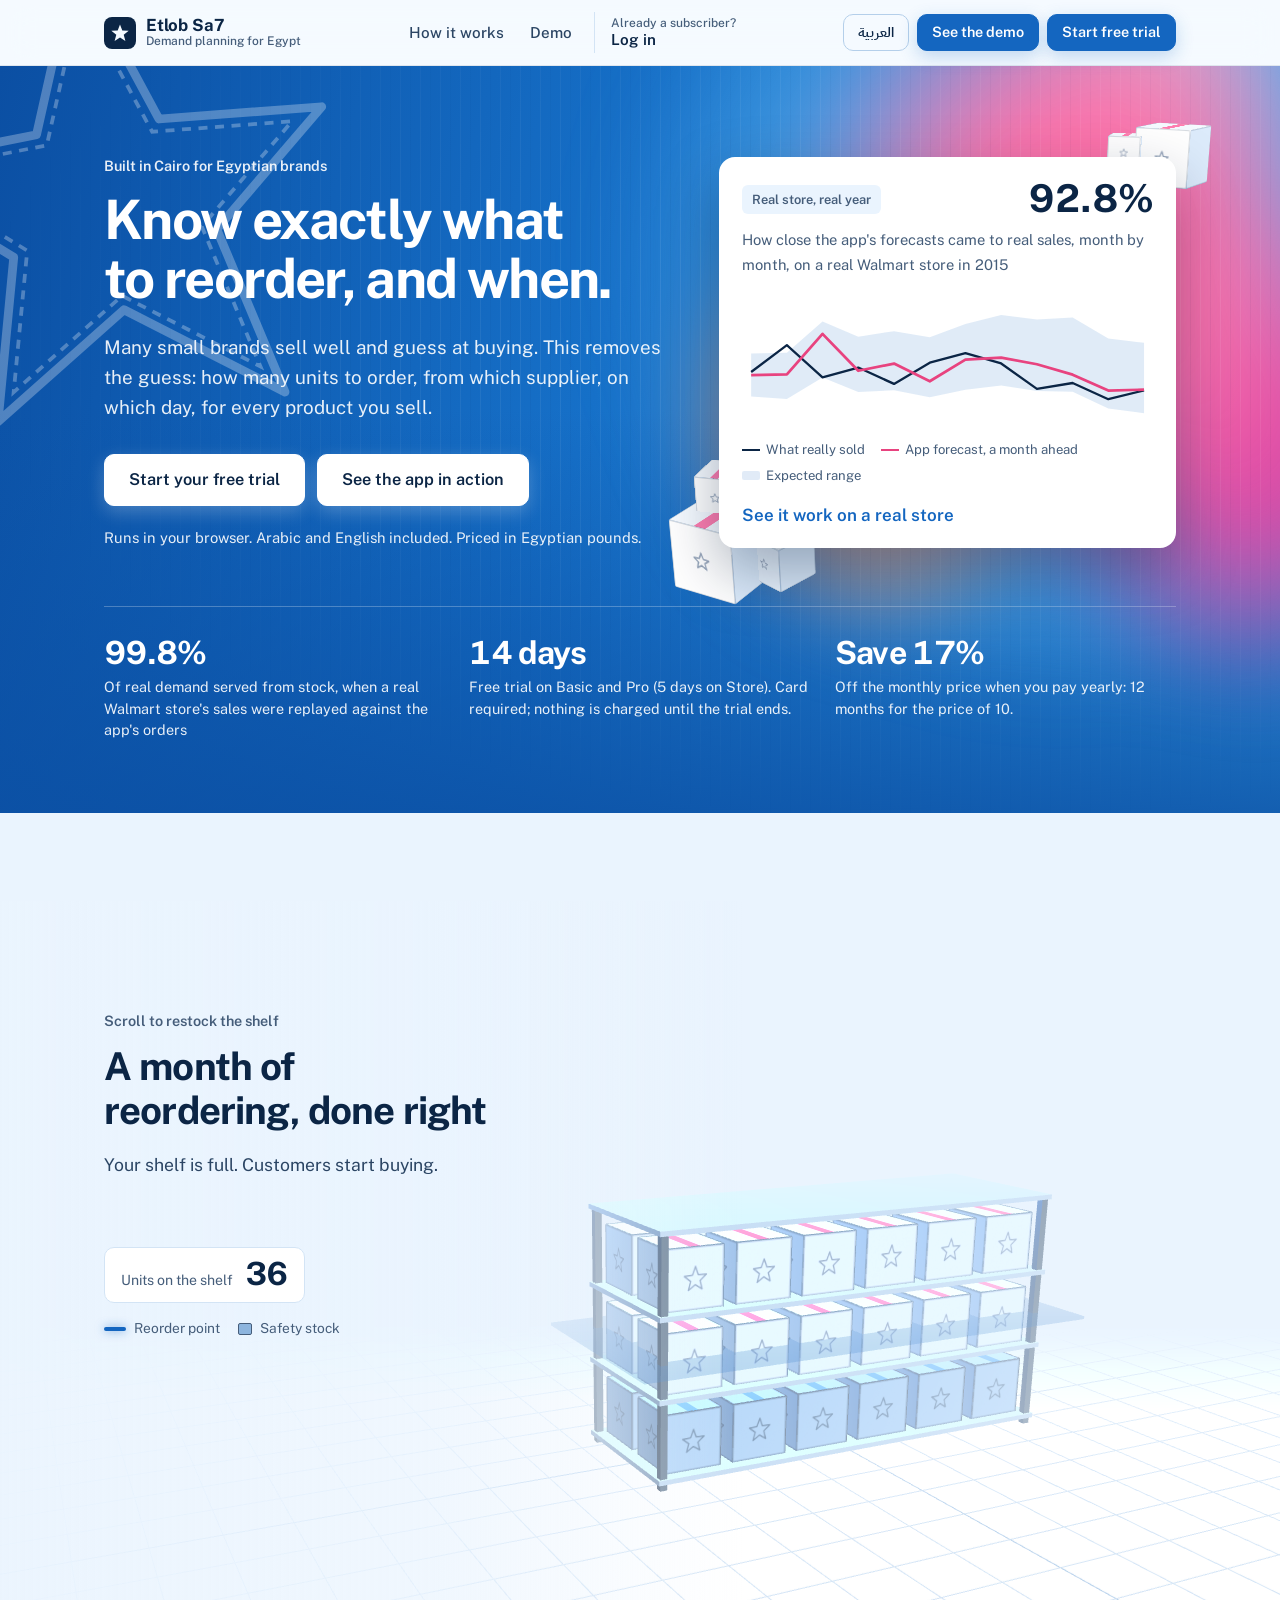
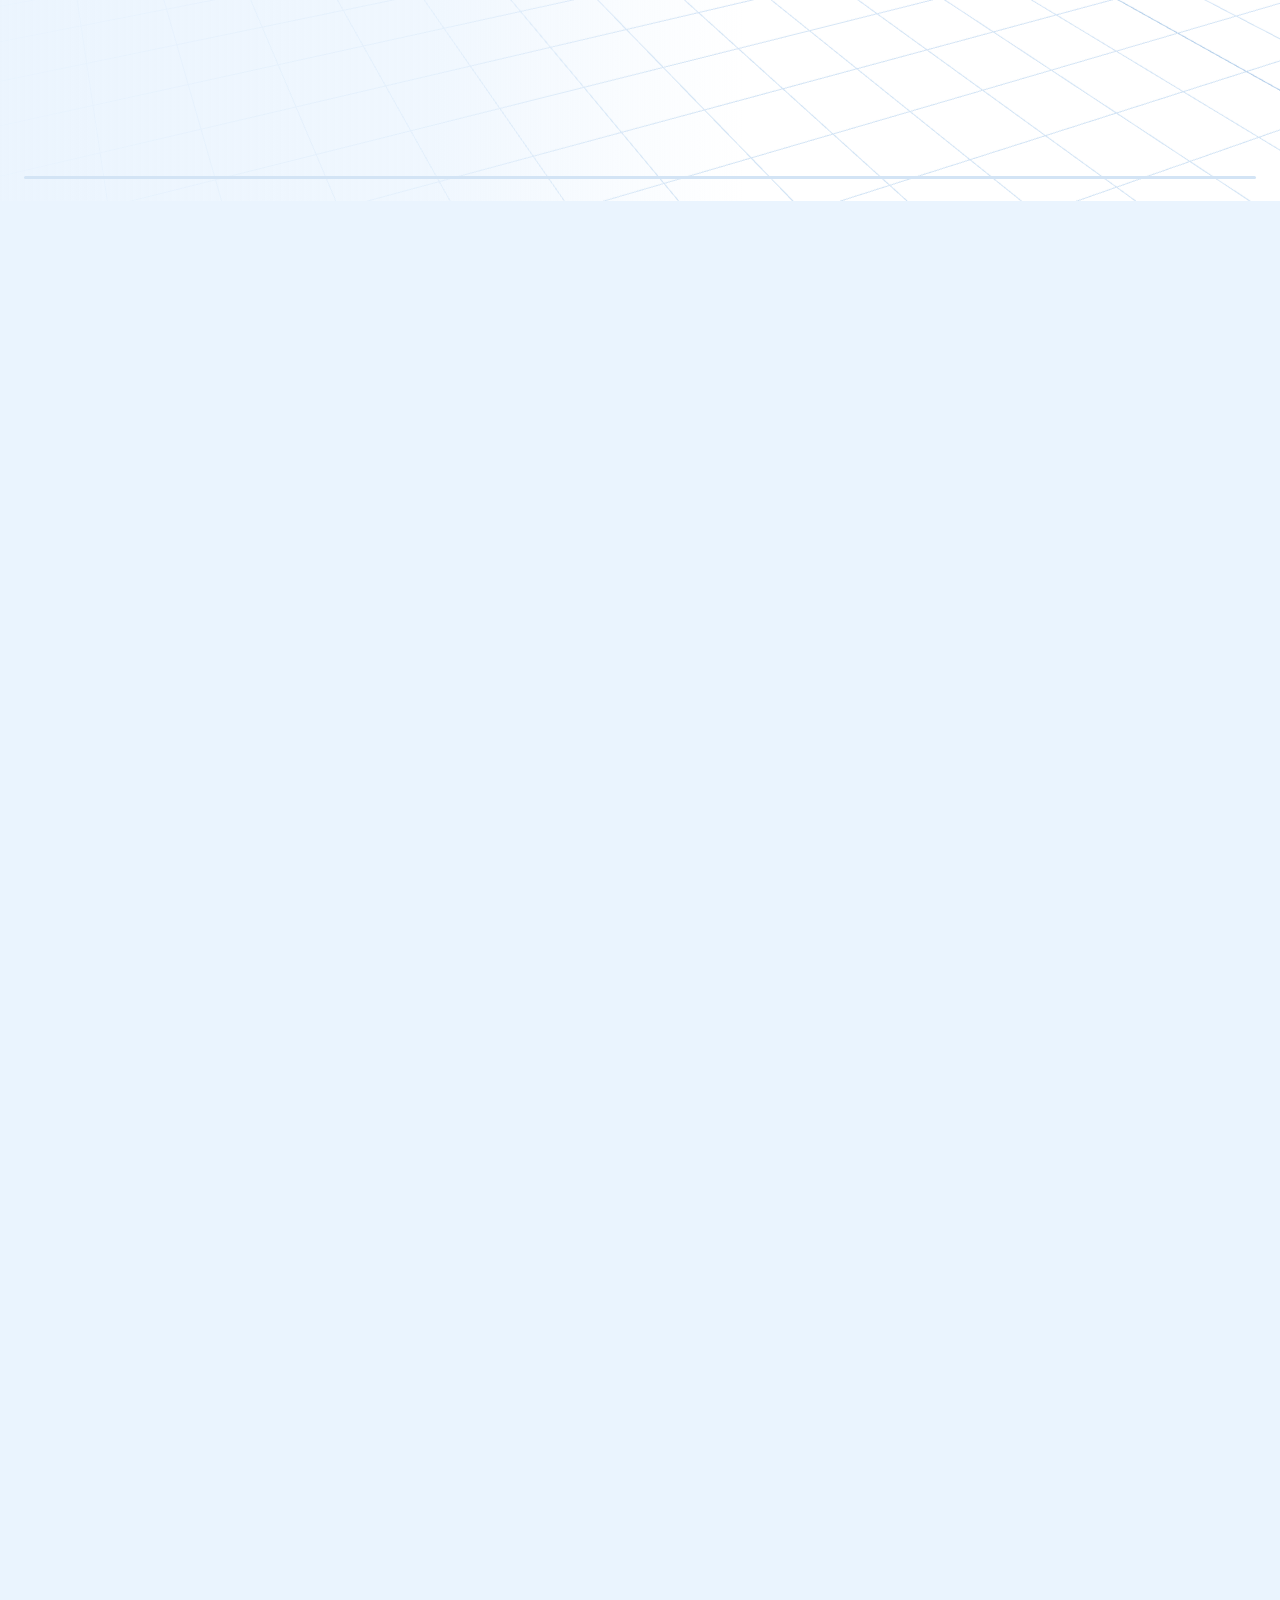
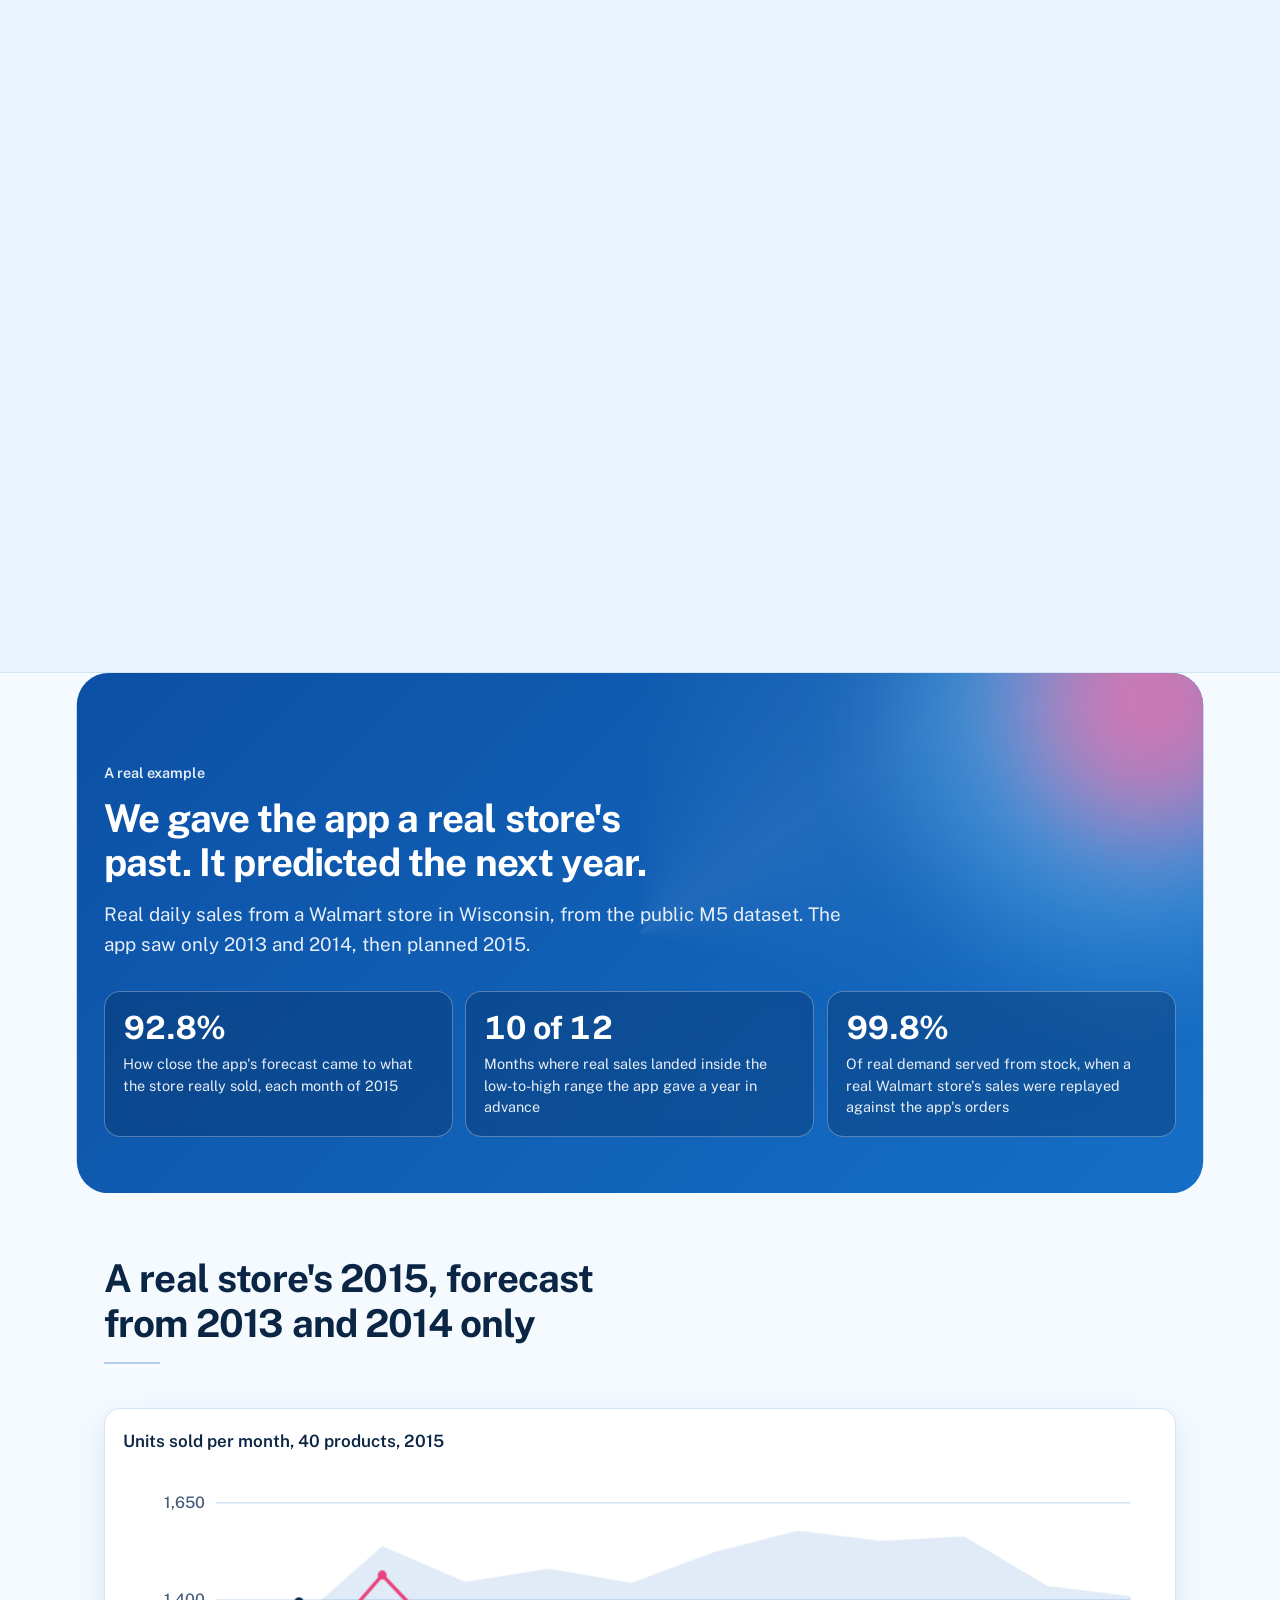
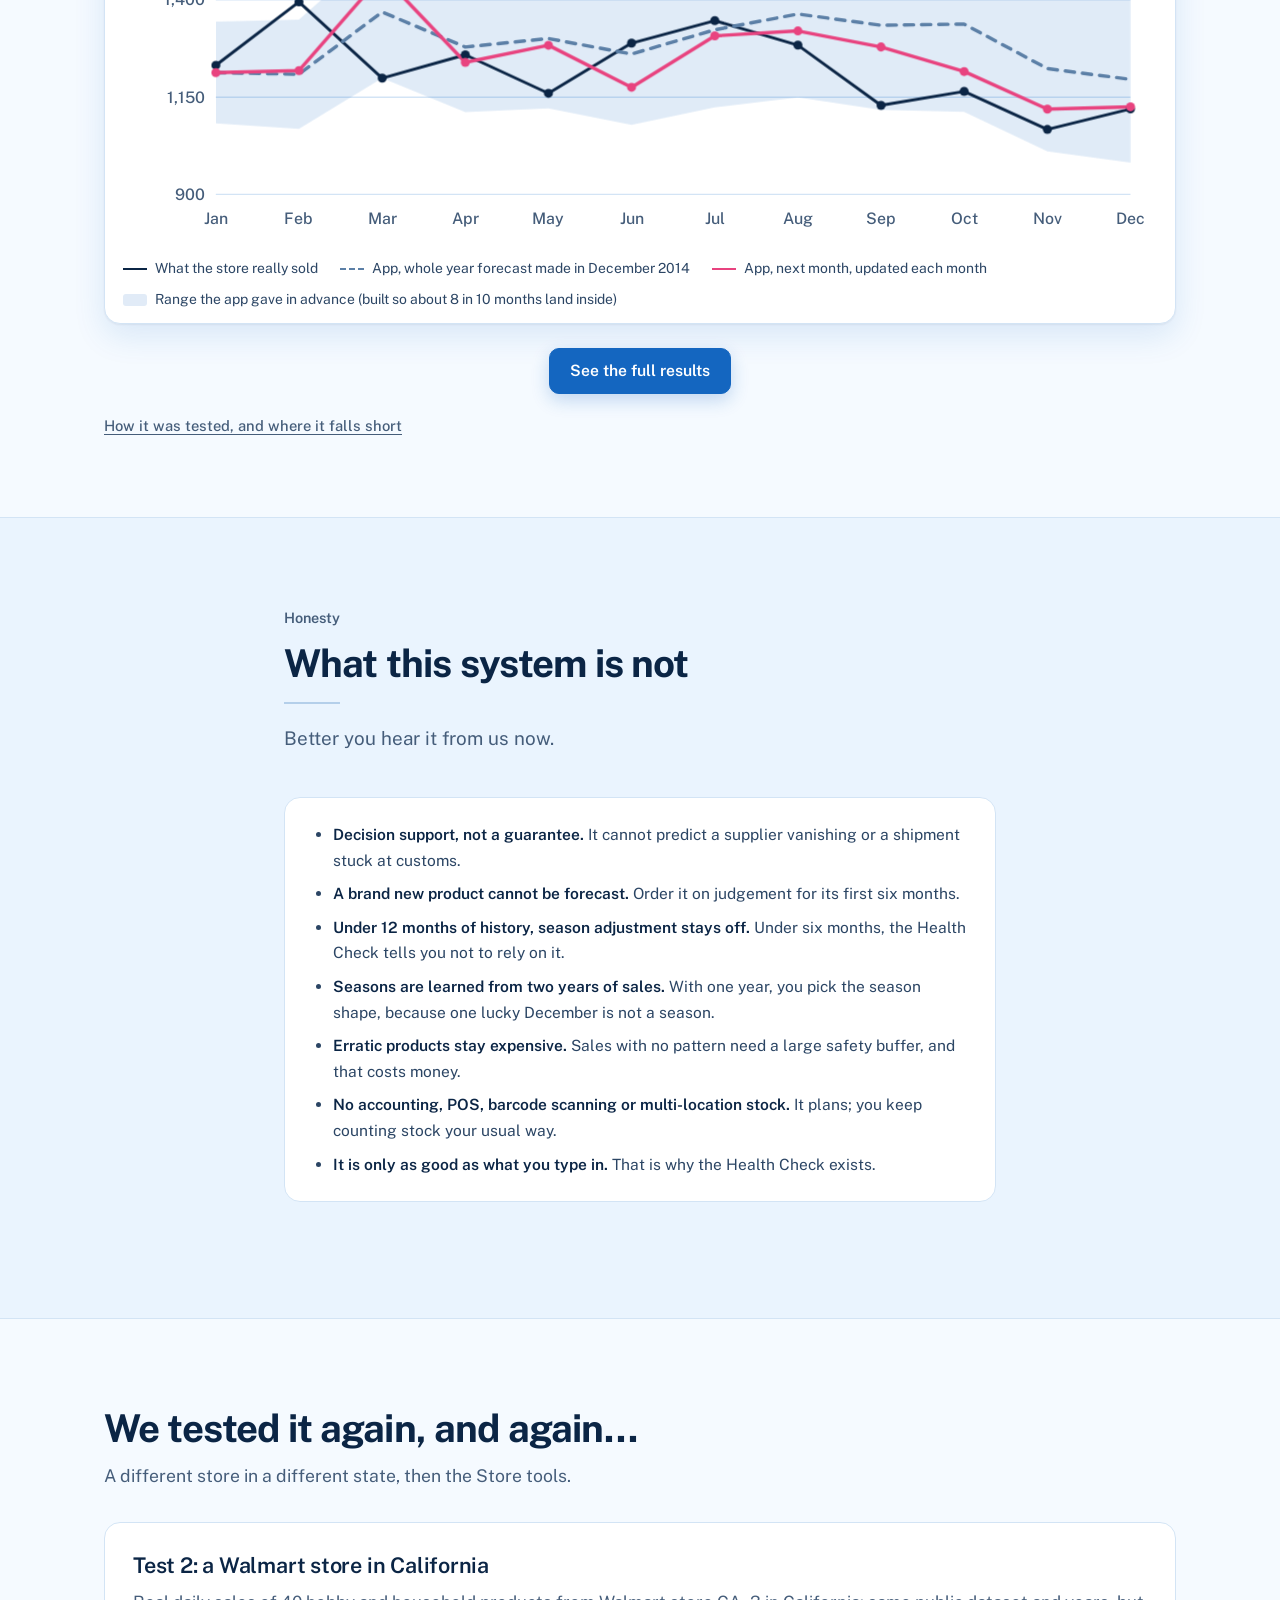
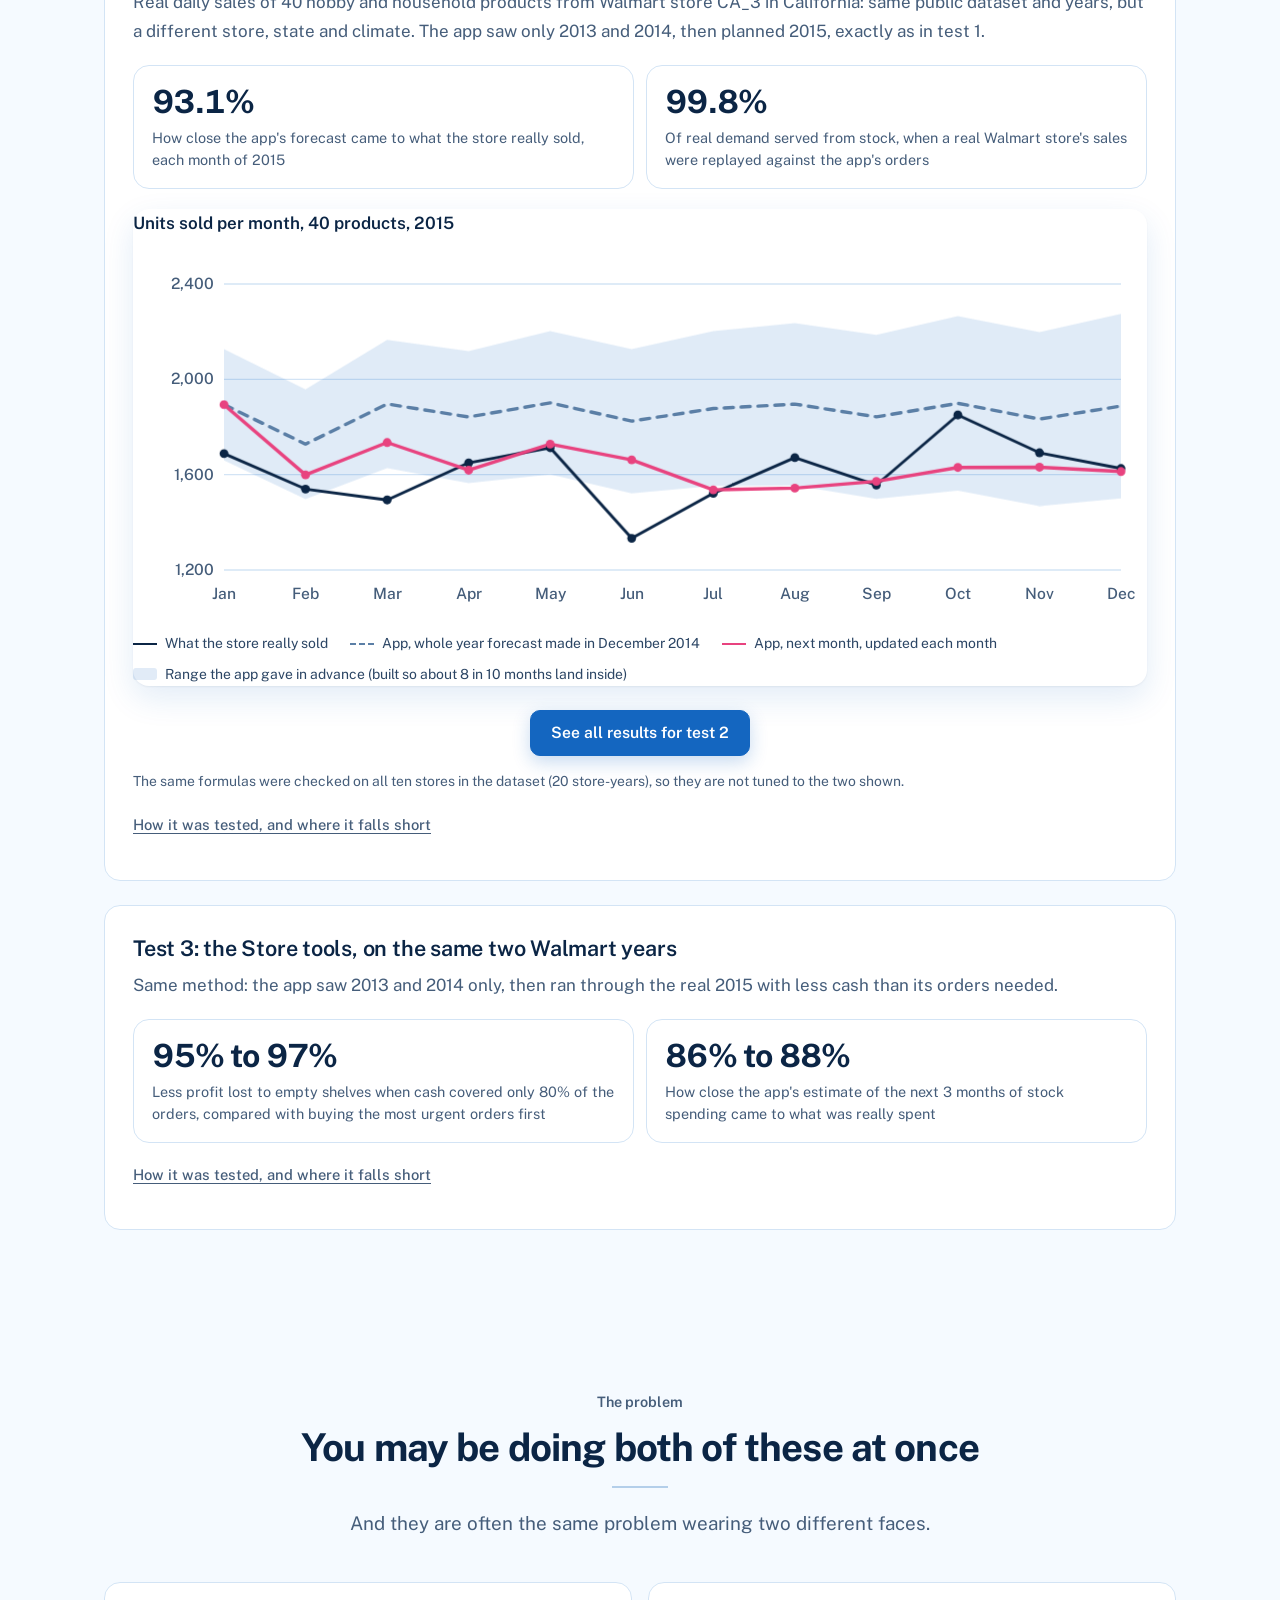
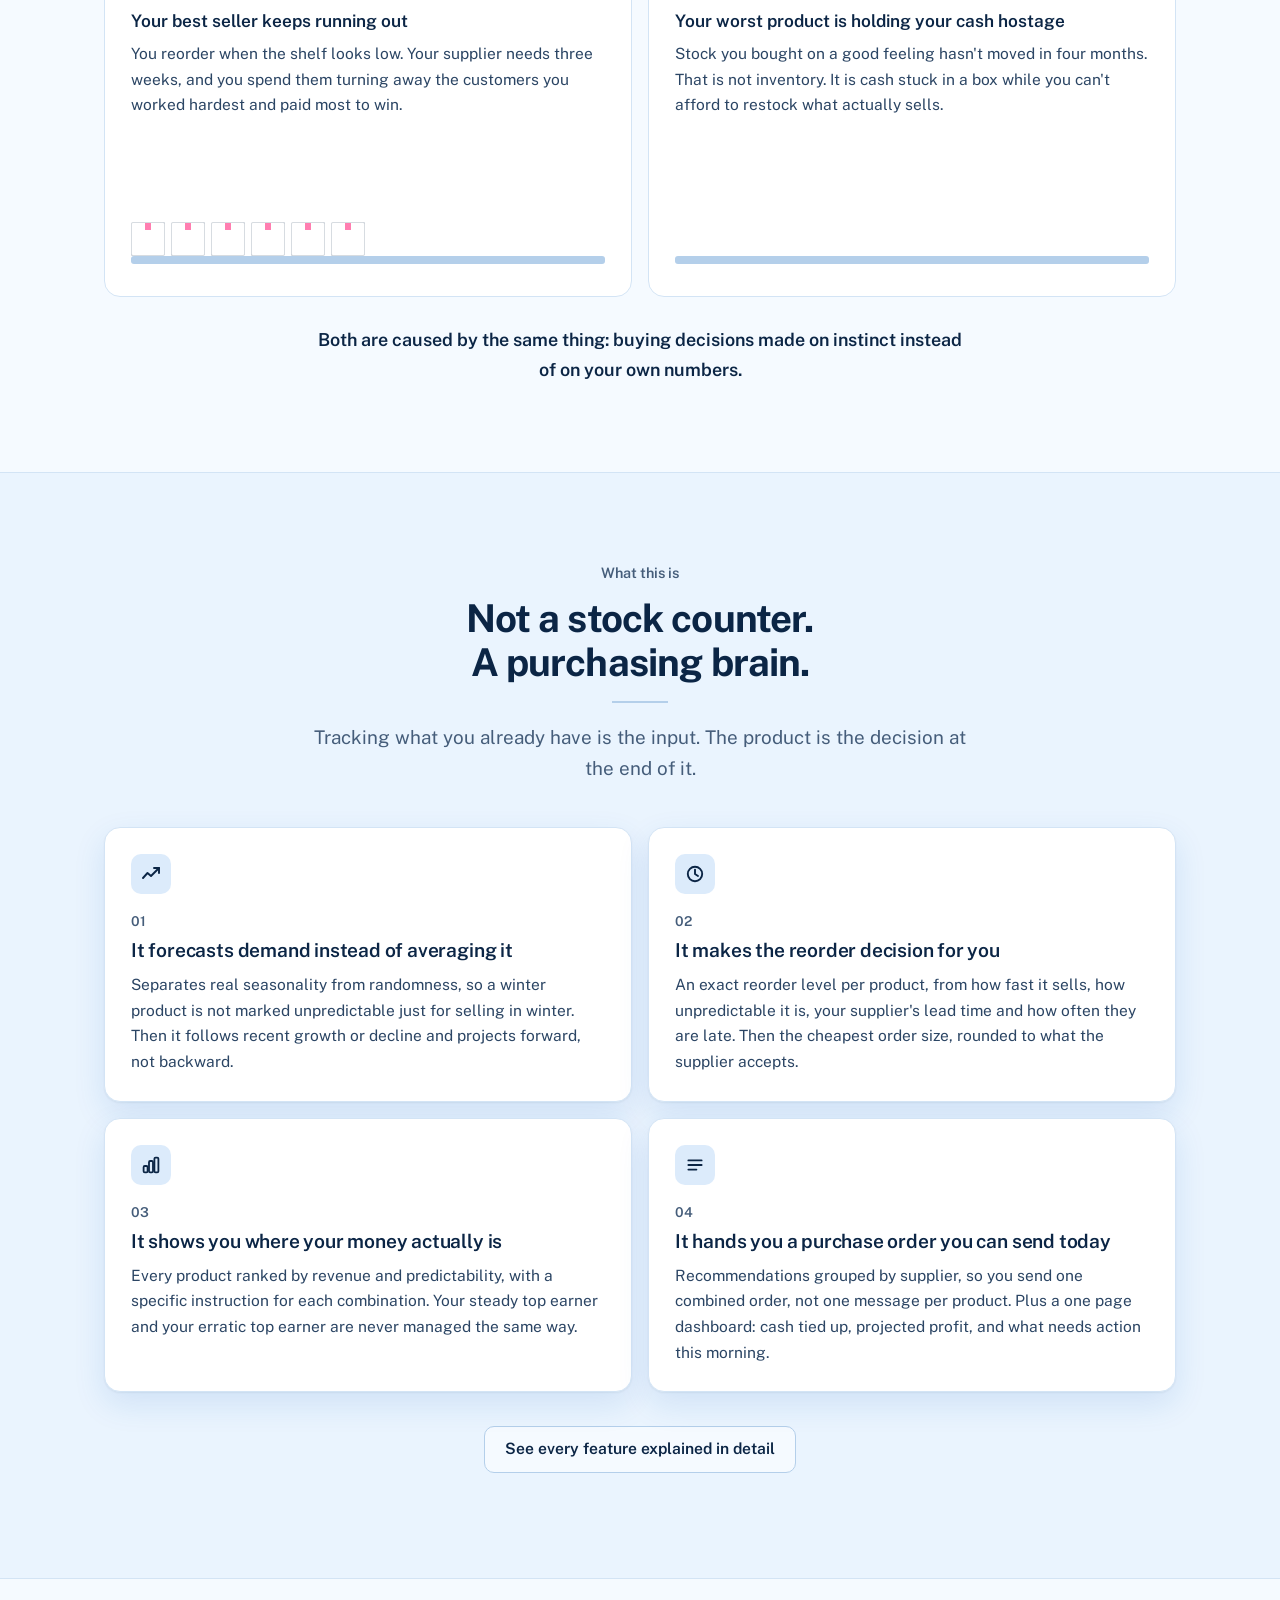
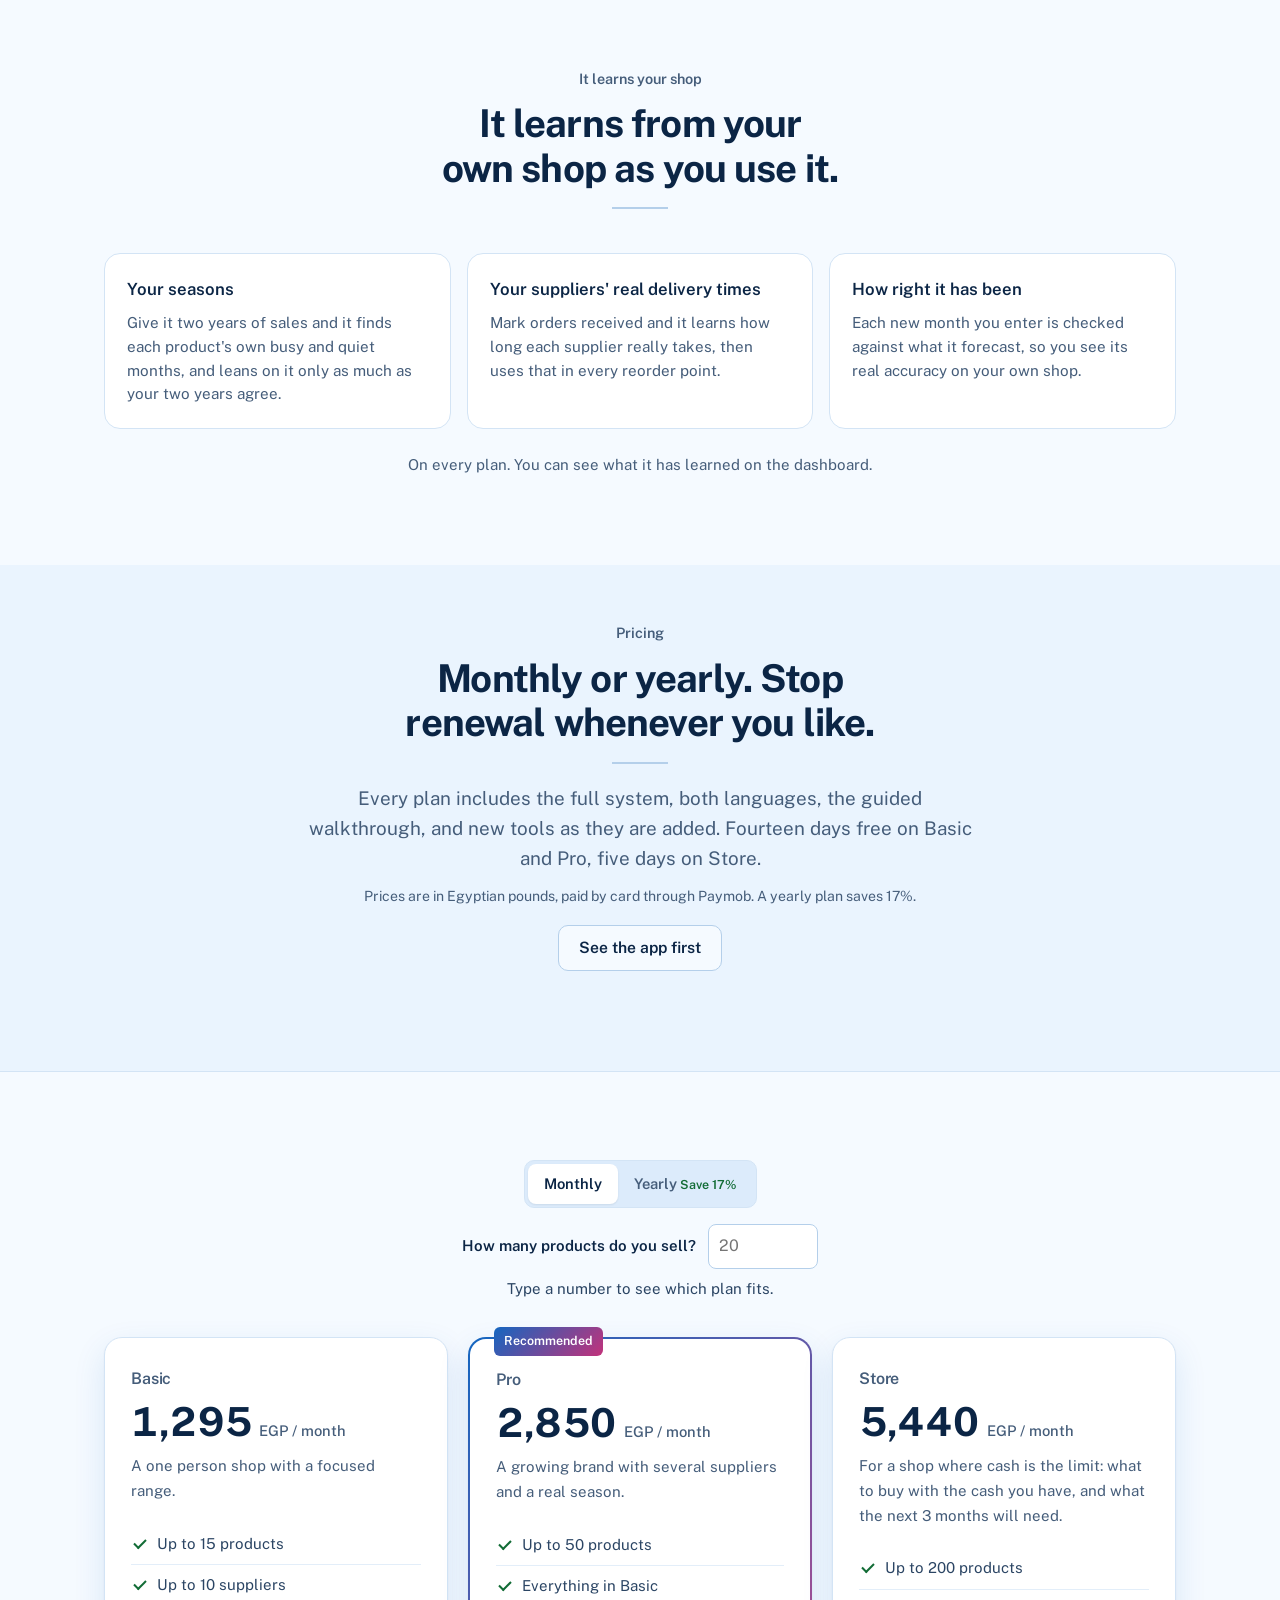
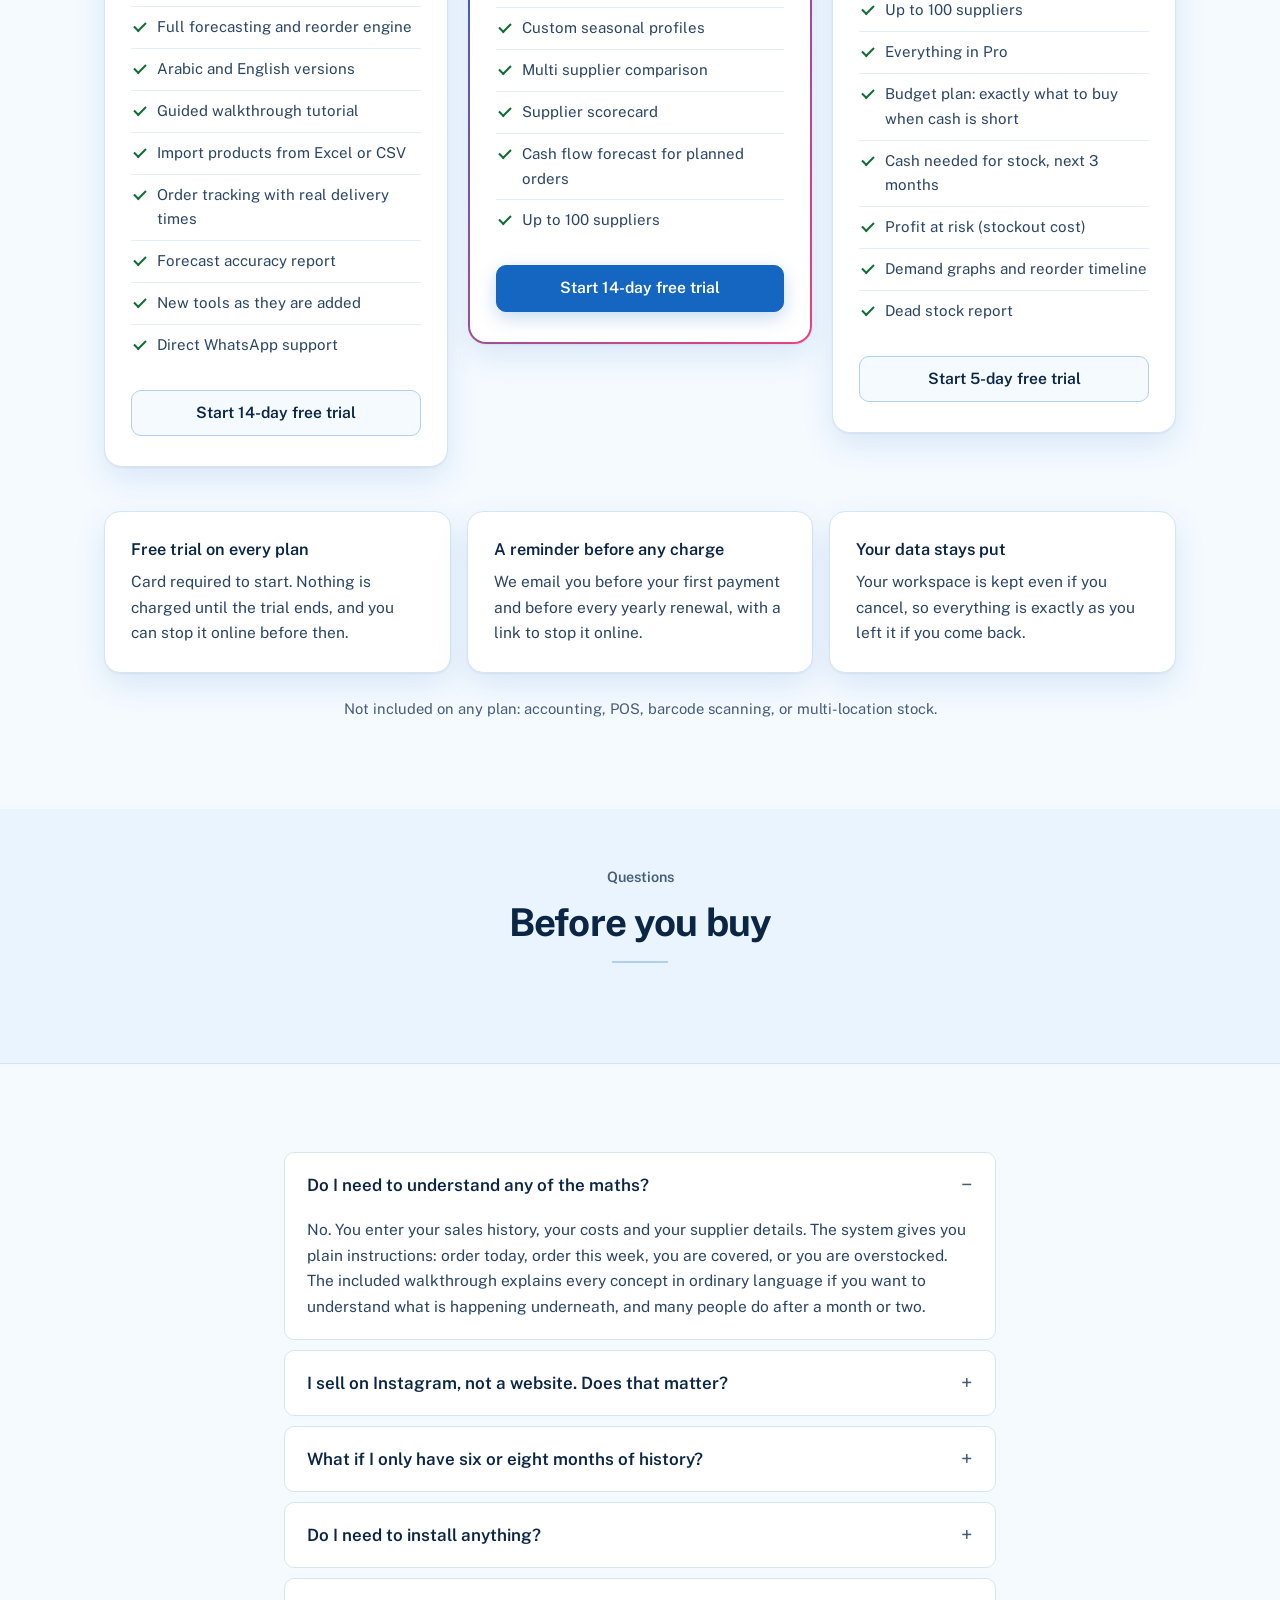
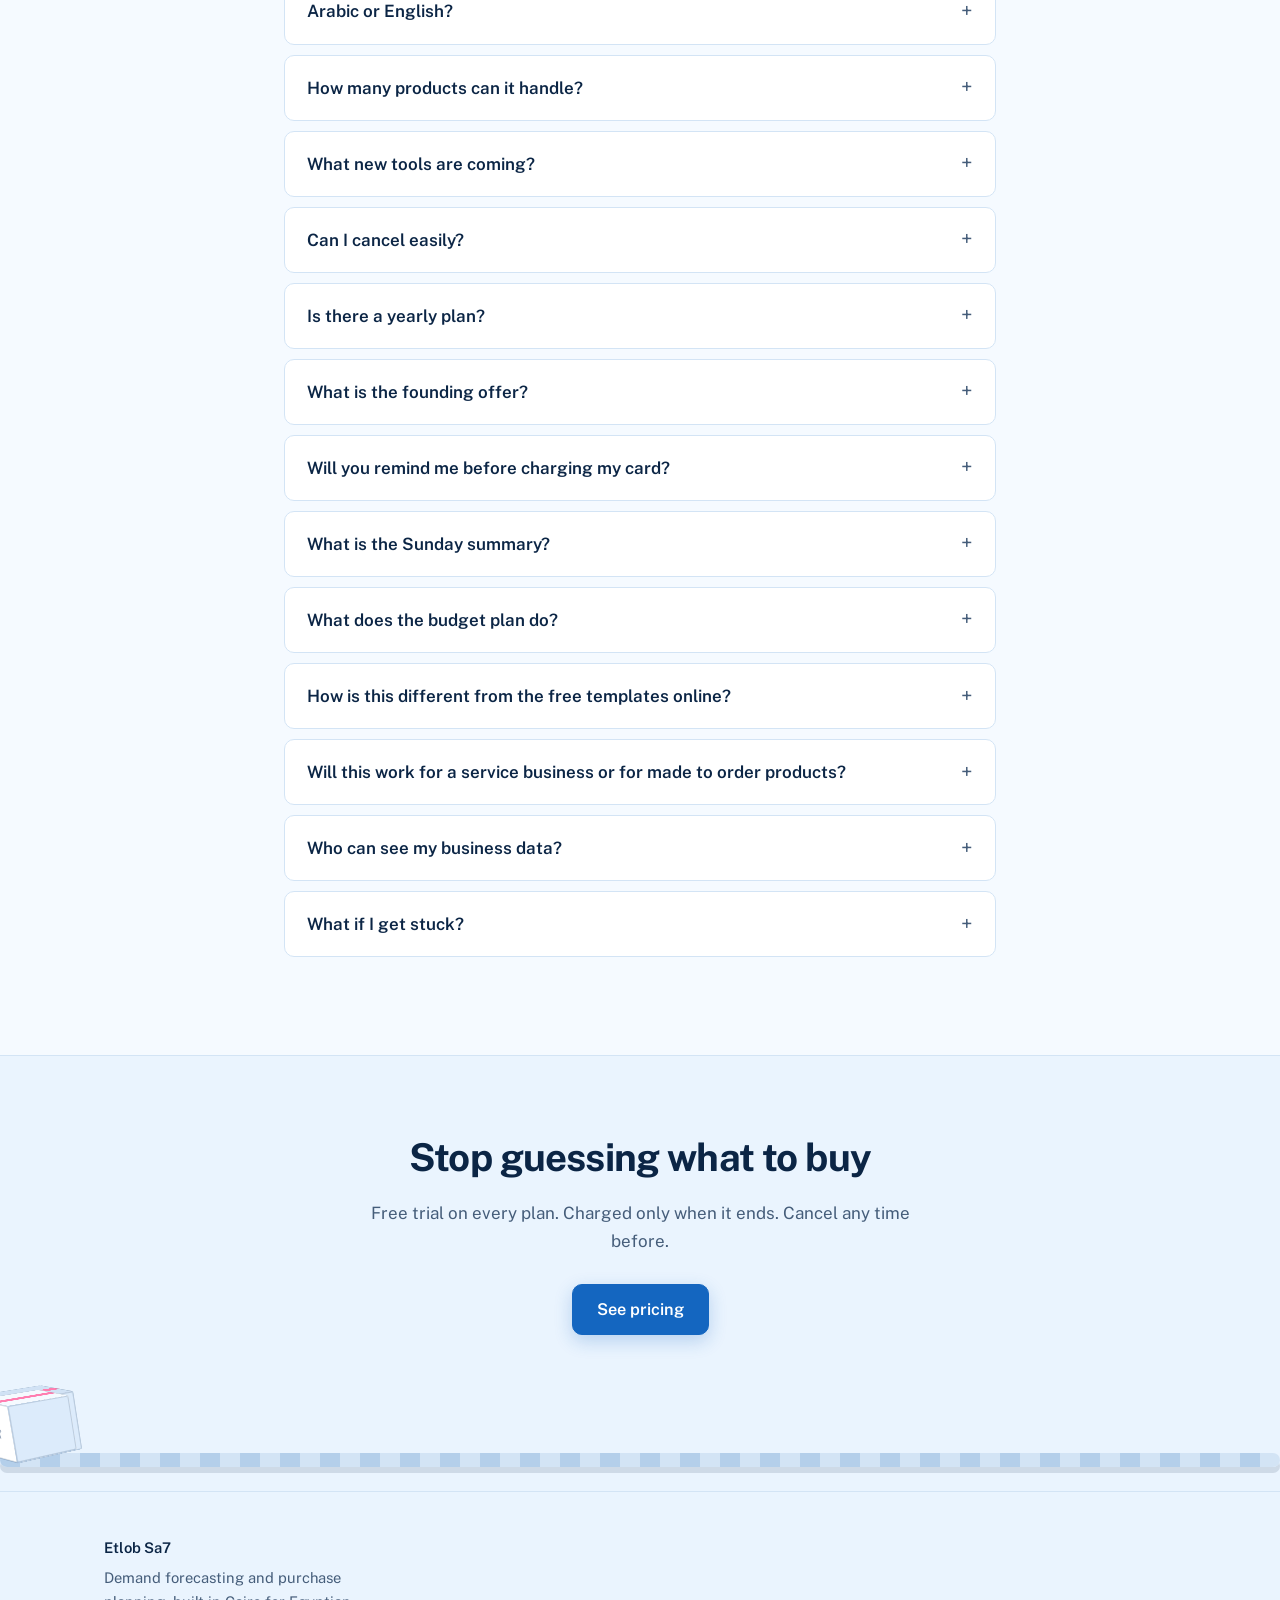
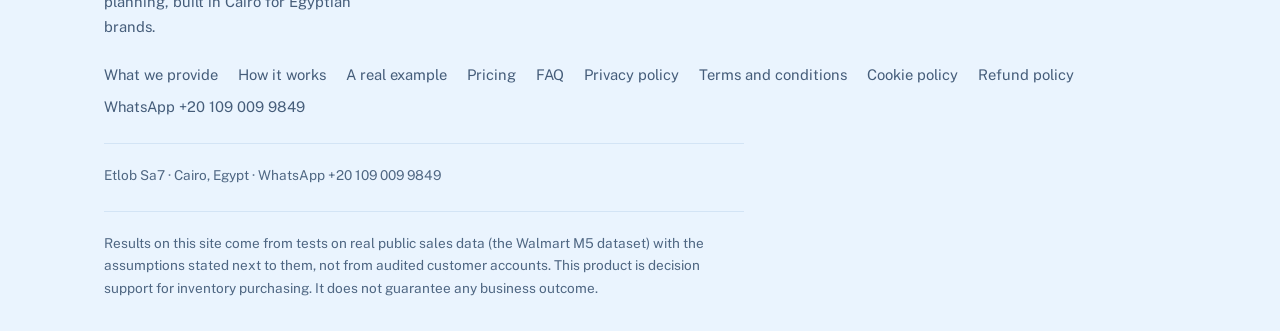
==== commit d9104a46: "AD: website in sky blue, pink and white, with a navy version at night - New colour tokens: soft sky-" ====
--- a/index.html
+++ b/index.html
@@ -22,8 +22,8 @@
 <meta property="og:locale" content="en_US">
 <meta property="og:locale:alternate" content="ar_EG">
 <meta name="twitter:card" content="summary_large_image">
-<meta name="theme-color" content="#FFFFFF" media="(prefers-color-scheme: light)">
-<meta name="theme-color" content="#0D0F13" media="(prefers-color-scheme: dark)">
+<meta name="theme-color" content="#F5FAFF" media="(prefers-color-scheme: light)">
+<meta name="theme-color" content="#071326" media="(prefers-color-scheme: dark)">
 <script type="application/ld+json">
 {"@context":"https://schema.org","@graph":[
 {"@type":"Organization","@id":"https://etlobsa7.com/#org","name":"Etlob Sa7","url":"https://etlobsa7.com/","logo":"https://etlobsa7.com/assets/apple-touch-icon.png","address":{"@type":"PostalAddress","addressLocality":"Cairo","addressCountry":"EG"},"contactPoint":{"@type":"ContactPoint","contactType":"customer support","telephone":"+201090099849","availableLanguage":["Arabic","English"]}},
@@ -748,6 +748,95 @@
 .shelf3d.flat .sh-sticky::after,.shelf3d.flat #shelfCanvas,.shelf3d.flat .sh-tag,.shelf3d.flat .sh-progress,.shelf3d.flat .sh-meter{display:none}
 .shelf3d.flat .sh-step{position:relative;opacity:1;transform:none;margin-bottom:10px}
 .shelf3d.flat .sh-steps{min-height:0}
+
+/* ================= skin: sky blue, pink and white (navy at night) ================= */
+:root{
+  --bg:#F5FAFF;--bg-2:#EAF4FE;--bg-3:#DCEBFB;--card:#FFFFFF;
+  --line:#D3E4F5;--line-2:#E3EEF9;--line-3:#B4CFEA;
+  --ink:#0B2545;--body:#2B4564;--muted:#455D7A;--faint:#4F6783;
+  --accent:#1466C0;--accent-2:#0F54A3;--accent-ink:#FFFFFF;
+  --btn:#1466C0;--btn-2:#0F54A3;--btn-ink:#FFFFFF;
+  --pink:#E8437F;--pink-ink:#C2327A;--ok:#126C36;
+  --c-act:#0B2545;--c-fc:#E8437F;--c-year:#5B7FA6;--c-band:rgba(20,102,192,.13);
+  --shadow:0 1px 2px rgba(11,37,69,.06),0 12px 32px rgba(20,102,192,.12);
+  --r:16px;
+  --hero-a:#0B4FA3;--hero-b:#1670C8;--hero-c:#3BA6EE;--hero-glow:1;
+  --hc-bg:#FFFFFF;--hc-ink:#0B2545;--hc-body:#2B4564;--hc-muted:#455D7A;--hc-line:#D3E4F5;--hc-chip:#EAF4FE;--hc-accent:#1466C0;
+  --box-front:#FFFFFF;--box-side:#DCEBFB;--box-side-2:#C5DCF5;--box-top:#F5FAFF;--box-tape:#FF7EB0;--box-bottom:#9DBFE3;--box-edge:rgba(11,37,69,.16);--box-alt:#EAF4FE;
+  --sh-floor:#EAF4FE;--sh-grid:#B4CFEA;--sh-grid-2:#D3E4F5;--sh-post:#7FA6CF;--sh-board:#B4CFEA;
+  --sh-box:#CFE3F7;--sh-box-ink:#2B4564;--sh-box-tape:rgba(232,67,127,.85);--sh-box-edge:#5B7FA6;
+  --sh-safe:#8DB5DE;--sh-safe-ink:#0B2545;--sh-safe-tape:rgba(20,102,192,.6);--sh-safe-edge:#455D7A;--sh-light:.6;
+}
+@media (prefers-color-scheme:dark){:root:not([data-theme="light"]){
+  --bg:#071326;--bg-2:#0B1B33;--bg-3:#12284A;--card:#0E2140;
+  --line:#1B3558;--line-2:#152B4A;--line-3:#2D4D78;
+  --ink:#F2F7FF;--body:#C9D8EC;--muted:#9FB4CF;--faint:#93A9C6;
+  --accent:#7CC0FF;--accent-2:#A8D6FF;--accent-ink:#071326;
+  --btn:#F2F7FF;--btn-2:#FFFFFF;--btn-ink:#0B2545;
+  --pink:#FF7EB0;--pink-ink:#FF9CC2;
+  --ok:#5FD08F;--ok-bg:#0B2A25;--warn:#F2B65A;--warn-bg:#2B2413;--bad:#FF9A93;--bad-bg:#331A22;
+  --c-act:#F2F7FF;--c-fc:#FF7EB0;--c-year:#8FA9C9;--c-band:rgba(124,192,255,.16);
+  --shadow:0 1px 2px rgba(0,0,0,.4),0 12px 32px rgba(0,8,24,.45);
+  --hero-a:#06224A;--hero-b:#0C4388;--hero-c:#1767B8;--hero-glow:.7;
+  --hc-bg:#0E2140;--hc-ink:#F2F7FF;--hc-body:#C9D8EC;--hc-muted:#9FB4CF;--hc-line:#27456E;--hc-chip:#12284A;--hc-accent:#7CC0FF;
+  --box-front:#17335C;--box-side:#12284A;--box-side-2:#0D2040;--box-top:#1E3F6F;--box-tape:#FF7EB0;--box-bottom:#081730;--box-edge:rgba(255,255,255,.14);--box-alt:#1B3A66;
+  --sh-floor:#0B1B33;--sh-grid:#1B3558;--sh-grid-2:#12284A;--sh-post:#4E6E99;--sh-board:#1B3558;
+  --sh-box:#2D4D78;--sh-box-ink:#C9D8EC;--sh-box-tape:rgba(255,126,176,.75);--sh-box-edge:#4E6E99;
+  --sh-safe:#12284A;--sh-safe-ink:#9FB4CF;--sh-safe-tape:rgba(124,192,255,.6);--sh-safe-edge:#3B5B88;--sh-light:.5;
+}}
+:root[data-theme="dark"]{
+  --bg:#071326;--bg-2:#0B1B33;--bg-3:#12284A;--card:#0E2140;
+  --line:#1B3558;--line-2:#152B4A;--line-3:#2D4D78;
+  --ink:#F2F7FF;--body:#C9D8EC;--muted:#9FB4CF;--faint:#93A9C6;
+  --accent:#7CC0FF;--accent-2:#A8D6FF;--accent-ink:#071326;
+  --btn:#F2F7FF;--btn-2:#FFFFFF;--btn-ink:#0B2545;
+  --pink:#FF7EB0;--pink-ink:#FF9CC2;
+  --ok:#5FD08F;--ok-bg:#0B2A25;--warn:#F2B65A;--warn-bg:#2B2413;--bad:#FF9A93;--bad-bg:#331A22;
+  --c-act:#F2F7FF;--c-fc:#FF7EB0;--c-year:#8FA9C9;--c-band:rgba(124,192,255,.16);
+  --shadow:0 1px 2px rgba(0,0,0,.4),0 12px 32px rgba(0,8,24,.45);
+  --hero-a:#06224A;--hero-b:#0C4388;--hero-c:#1767B8;--hero-glow:.7;
+  --hc-bg:#0E2140;--hc-ink:#F2F7FF;--hc-body:#C9D8EC;--hc-muted:#9FB4CF;--hc-line:#27456E;--hc-chip:#12284A;--hc-accent:#7CC0FF;
+  --box-front:#17335C;--box-side:#12284A;--box-side-2:#0D2040;--box-top:#1E3F6F;--box-tape:#FF7EB0;--box-bottom:#081730;--box-edge:rgba(255,255,255,.14);--box-alt:#1B3A66;
+  --sh-floor:#0B1B33;--sh-grid:#1B3558;--sh-grid-2:#12284A;--sh-post:#4E6E99;--sh-board:#1B3558;
+  --sh-box:#2D4D78;--sh-box-ink:#C9D8EC;--sh-box-tape:rgba(255,126,176,.75);--sh-box-edge:#4E6E99;
+  --sh-safe:#12284A;--sh-safe-ink:#9FB4CF;--sh-safe-tape:rgba(124,192,255,.6);--sh-safe-edge:#3B5B88;--sh-light:.5;
+}
+/* the hero is the showpiece in both themes: blue into sky, a soft pink glow, and fluted glass */
+.hero,.rx-hero{--ink:#FFFFFF;--body:rgba(255,255,255,.95);--muted:rgba(255,255,255,.9);--faint:rgba(255,255,255,.88);--line:rgba(255,255,255,.26);--line-3:rgba(255,255,255,.5);--accent:#FFFFFF;--bg-3:rgba(255,255,255,.16);
+  --btn:#FFFFFF;--btn-2:#EAF4FE;--btn-ink:#0B2545;
+  background:linear-gradient(180deg,transparent 46%,color-mix(in srgb,var(--hero-a) 82%,transparent) 100%),linear-gradient(105deg,var(--hero-a) 0%,var(--hero-b) 46%,var(--hero-c) 100%);border-bottom:0;color:var(--body)}
+.hero :focus-visible,.rx-hero :focus-visible{outline-color:#FFFFFF}
+.hero::before{top:-34%;right:-20%;width:78%;height:128%;opacity:var(--hero-glow);filter:blur(36px);
+  background:
+    radial-gradient(40% 46% at 54% 46%,rgb(255,112,168) 0%,rgb(255,112,168) 30%,transparent 74%),
+    radial-gradient(28% 32% at 34% 64%,rgba(255,164,120,.95) 0%,rgba(255,164,120,.9) 25%,transparent 72%),
+    radial-gradient(32% 38% at 72% 66%,rgba(236,64,158,.95) 0%,rgba(236,64,158,.85) 25%,transparent 72%),
+    radial-gradient(24% 26% at 62% 26%,rgba(255,196,214,.8),transparent 72%),
+    radial-gradient(58% 60% at 52% 46%,rgba(120,204,255,.95),transparent 78%)}
+.hero::after{opacity:1;animation:none;background-size:auto;
+  background-image:repeating-linear-gradient(90deg,rgba(255,255,255,.09) 0 1px,rgba(255,255,255,0) 1px 10px,rgba(6,34,74,.05) 10px 11px,rgba(255,255,255,0) 11px 20px);
+  -webkit-mask-image:radial-gradient(ellipse at 74% 36%,#000 18%,transparent 74%);mask-image:radial-gradient(ellipse at 74% 36%,#000 18%,transparent 74%)}
+@media (max-width:999px){.hero::before{opacity:calc(var(--hero-glow) * .3);top:-10%;height:60%}}
+.hero .btn-ghost{background:rgba(255,255,255,.14);color:#FFFFFF;border-color:rgba(255,255,255,.55)}
+@media (hover:hover) and (pointer:fine){.hero .btn-ghost:hover{background:rgba(255,255,255,.24);color:#FFFFFF}}
+.hero-star{color:rgba(255,255,255,.4);opacity:.7}
+.hero .rx-card{--ink:var(--hc-ink);--body:var(--hc-body);--muted:var(--hc-muted);--line:var(--hc-line);--line-3:var(--hc-line);--bg-3:var(--hc-chip);--accent:var(--hc-accent)}
+.hero .rx-card{background:var(--hc-bg);border-color:rgba(255,255,255,.55);color:var(--hc-body);box-shadow:0 24px 60px rgba(4,22,52,.34)}
+.rx-hero{position:relative;overflow:hidden;background:linear-gradient(135deg,var(--hero-a),var(--hero-b))}
+.rx-hero::before{content:"";position:absolute;right:-14%;top:-55%;width:48%;height:120%;pointer-events:none;opacity:calc(var(--hero-glow) * .8);filter:blur(34px);
+  background:radial-gradient(40% 42% at 50% 50%,rgb(255,112,168) 0%,rgba(255,112,168,.9) 25%,transparent 72%),radial-gradient(62% 62% at 46% 54%,rgba(120,204,255,.9),transparent 76%)}
+@media (max-width:999px){.rx-hero::before{opacity:calc(var(--hero-glow) * .22)}}
+.rx-hero .rx-stat{background:rgba(6,34,74,.3);border-color:rgba(255,255,255,.3);-webkit-backdrop-filter:blur(10px);backdrop-filter:blur(10px);box-shadow:none}
+.rx-hero .wrap{position:relative;z-index:1}
+/* surfaces */
+.card,.tier,.rx-card,.realchart,.pop-card{box-shadow:var(--shadow)}
+.tier{border-radius:18px}
+.tier.best{border:2px solid transparent;background:linear-gradient(var(--card),var(--card)) padding-box,linear-gradient(135deg,var(--accent),var(--pink)) border-box}
+.badge{background:linear-gradient(135deg,#1466C0,#C2327A);color:#FFFFFF}
+.pbar i{background:linear-gradient(90deg,var(--accent),var(--pink))}
+.btn{border-radius:10px}
+.nav .btn-primary,.btn-primary{box-shadow:0 6px 18px color-mix(in srgb,var(--btn) 24%,transparent)}
+.ck-plan.on{border-color:var(--accent);box-shadow:inset 0 0 0 1px var(--accent)}
 </style>
 
 
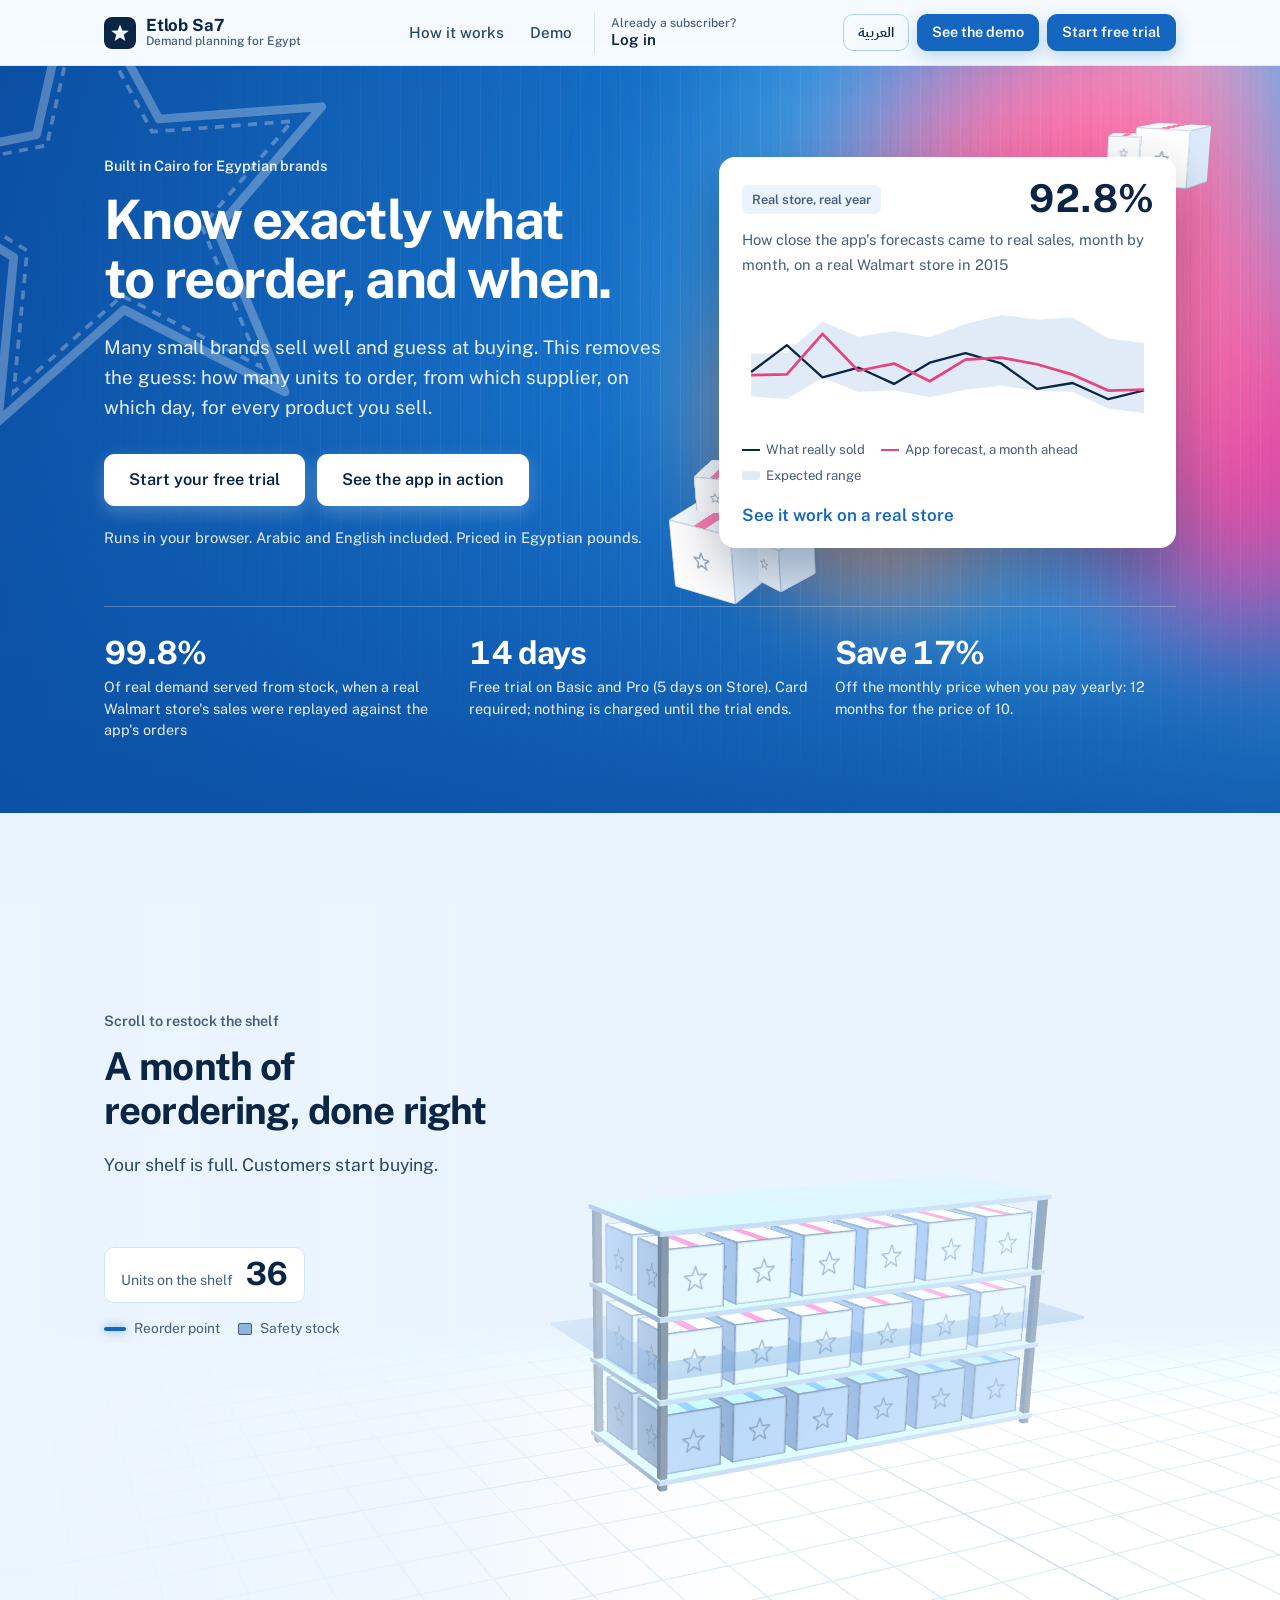
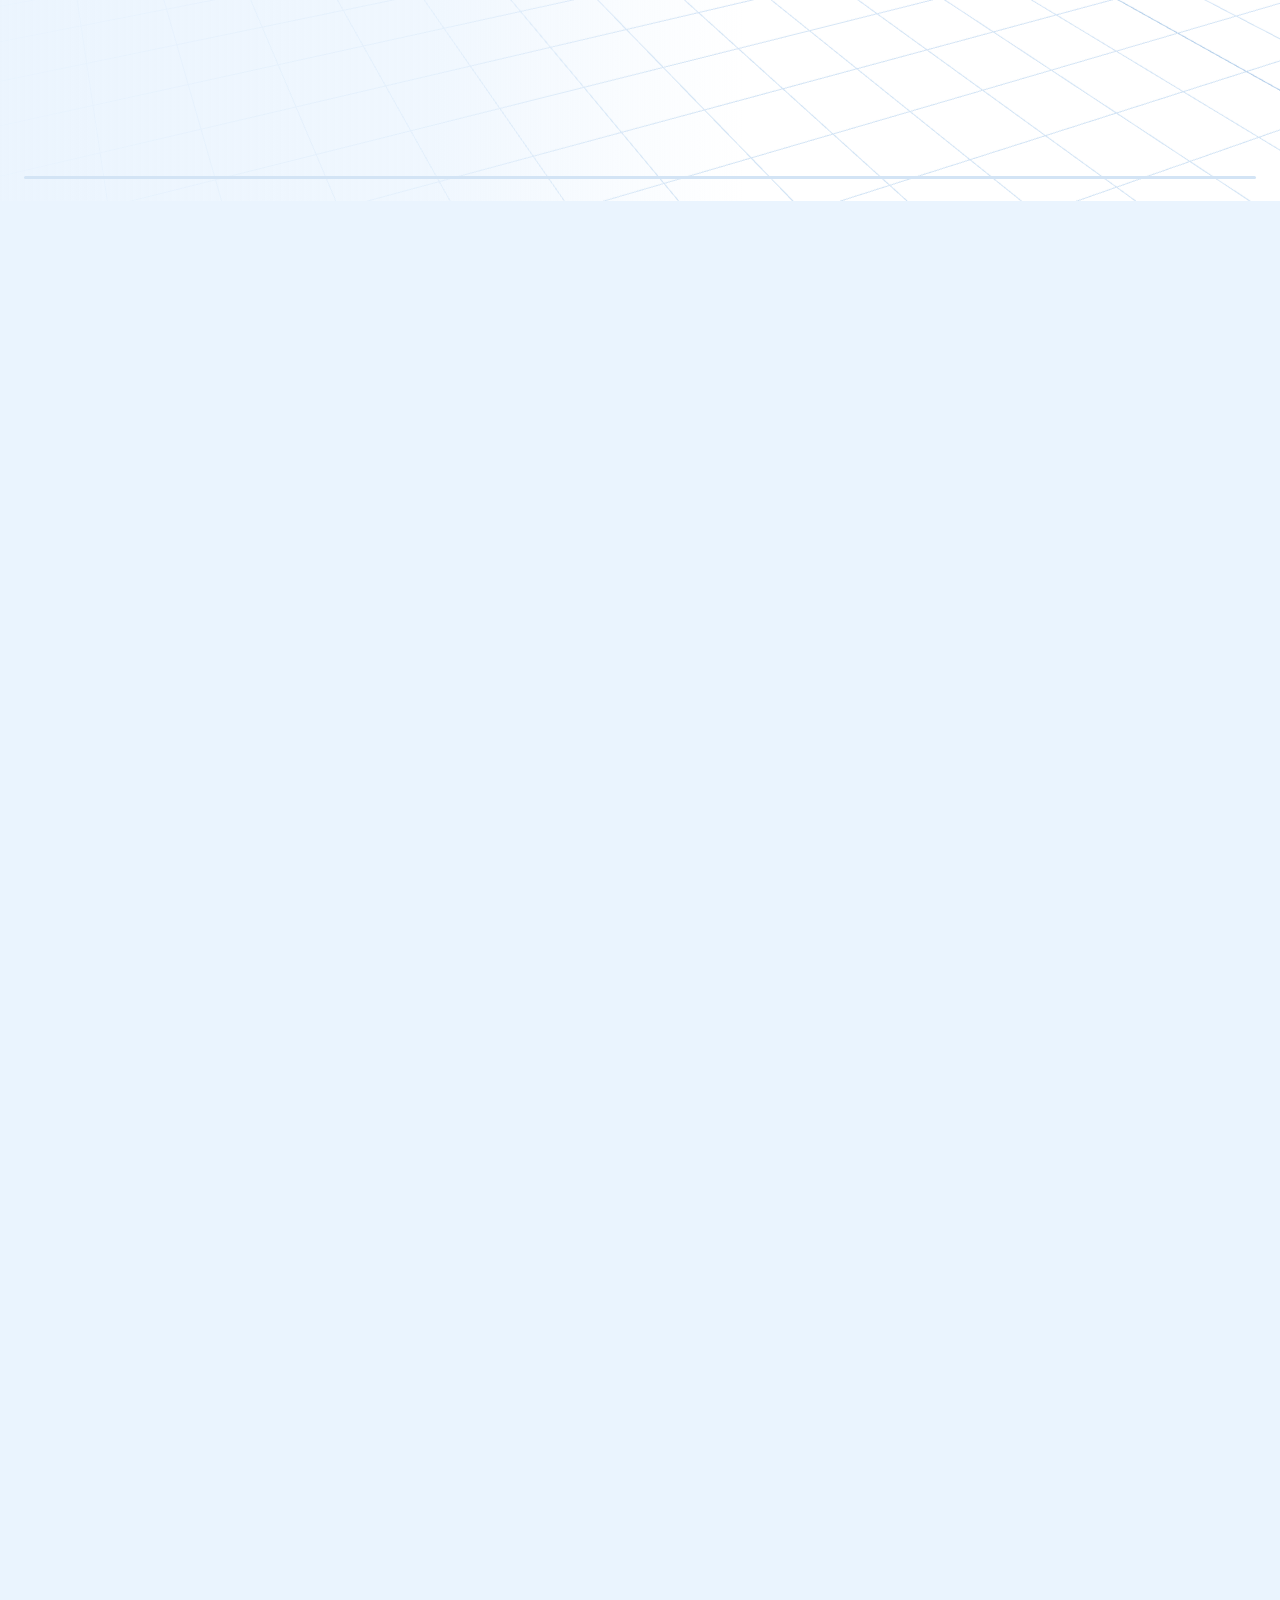
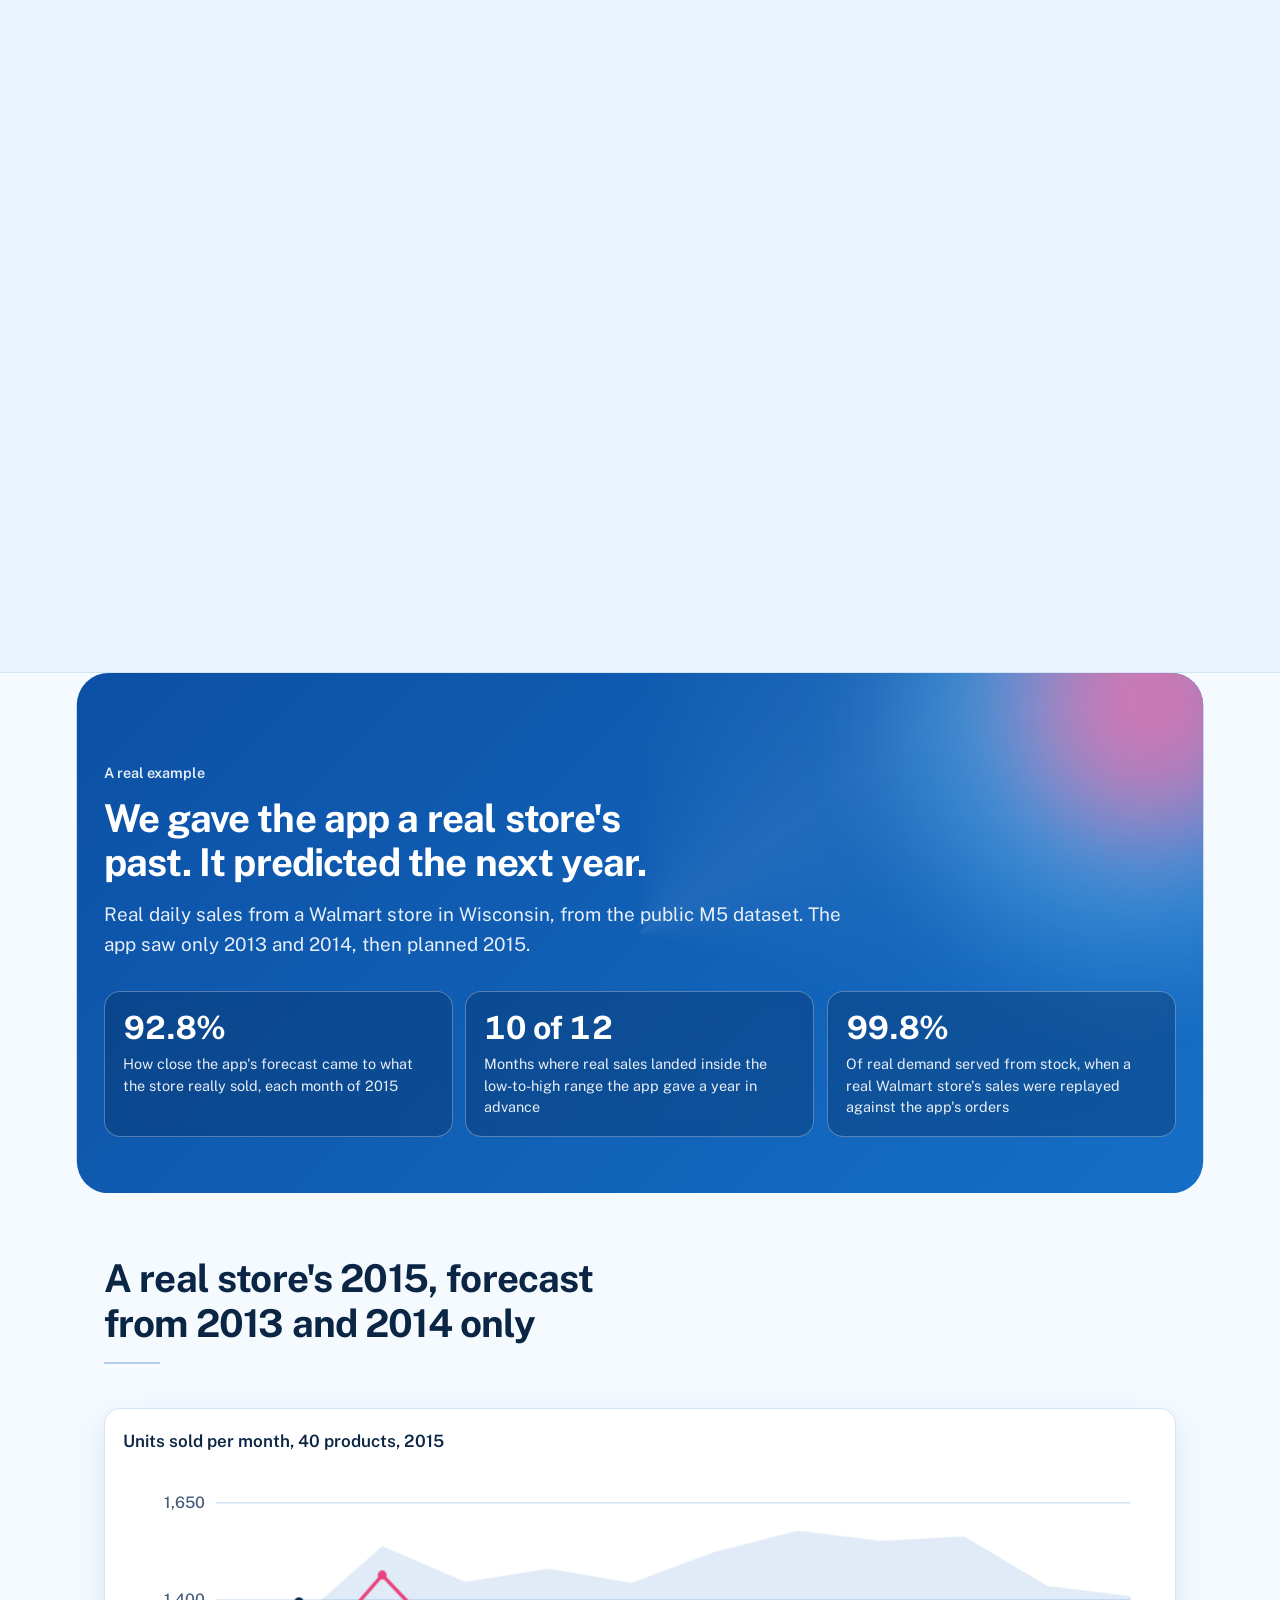
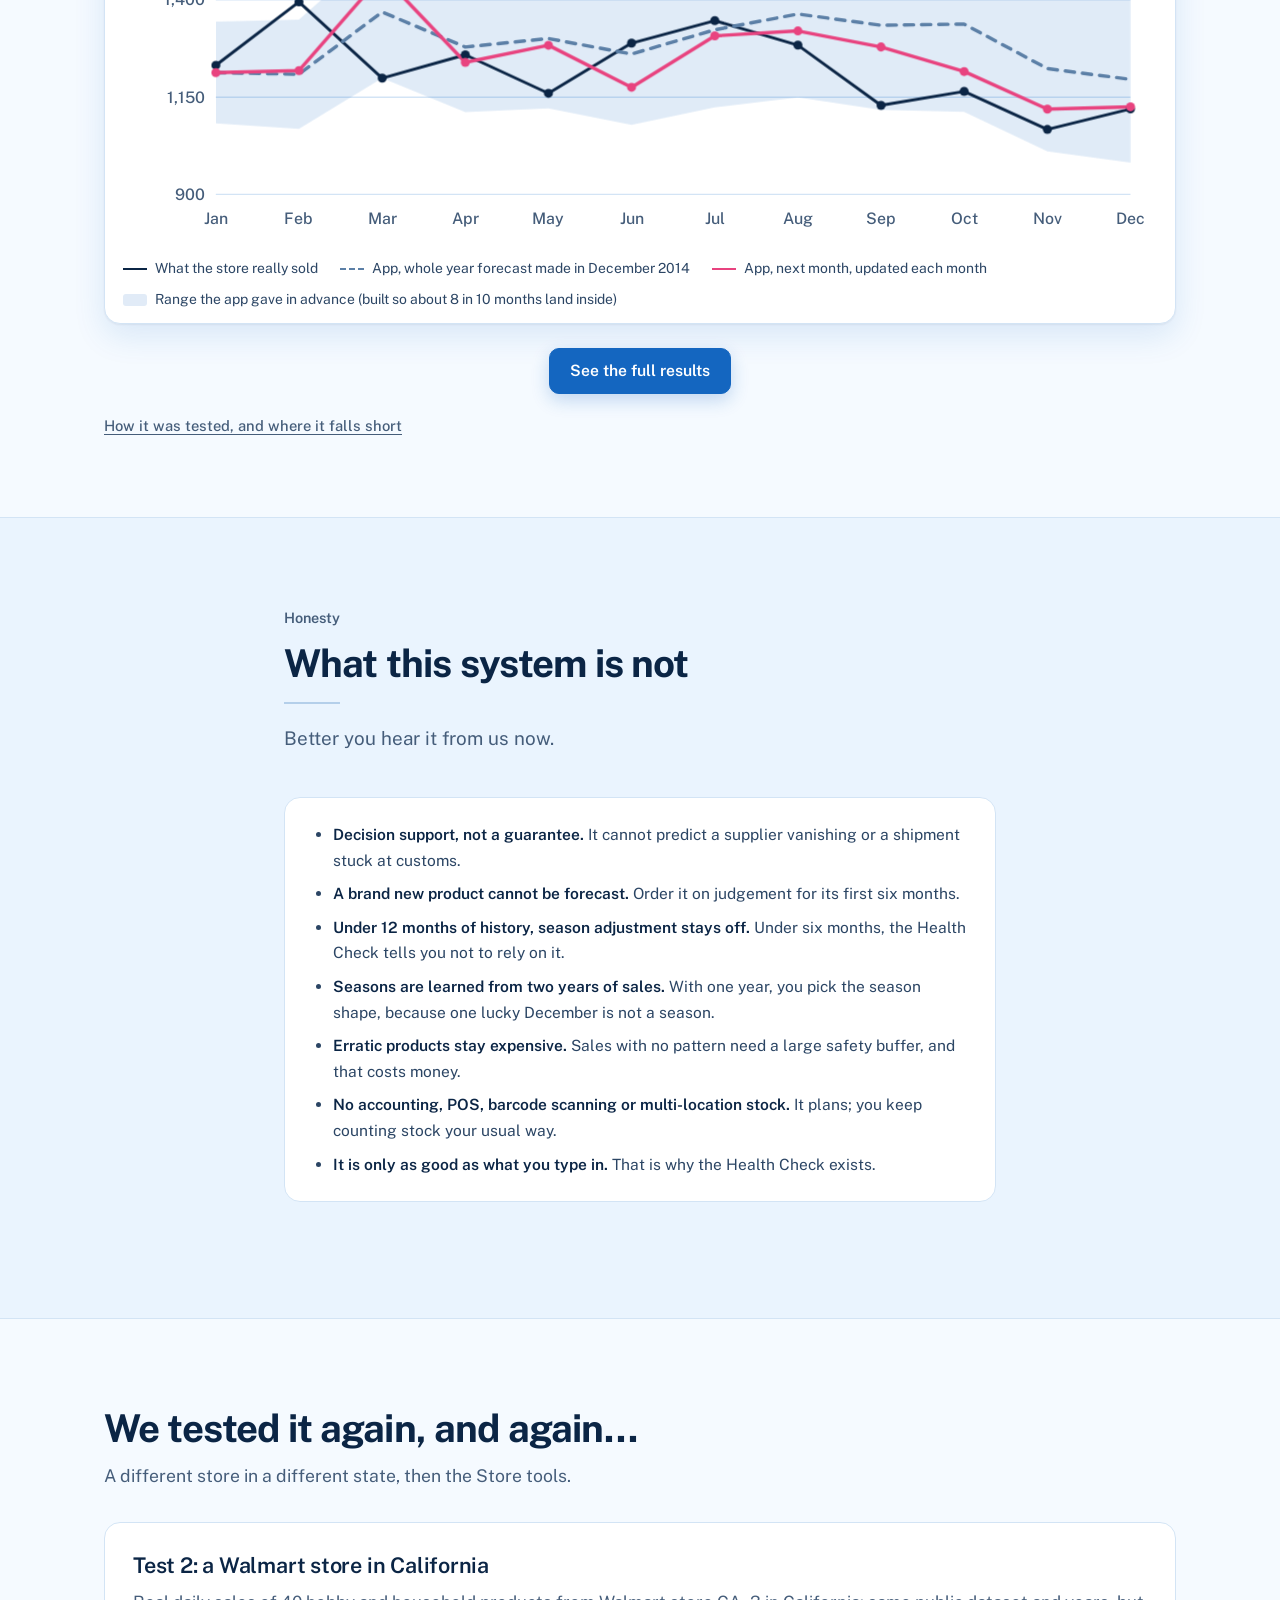
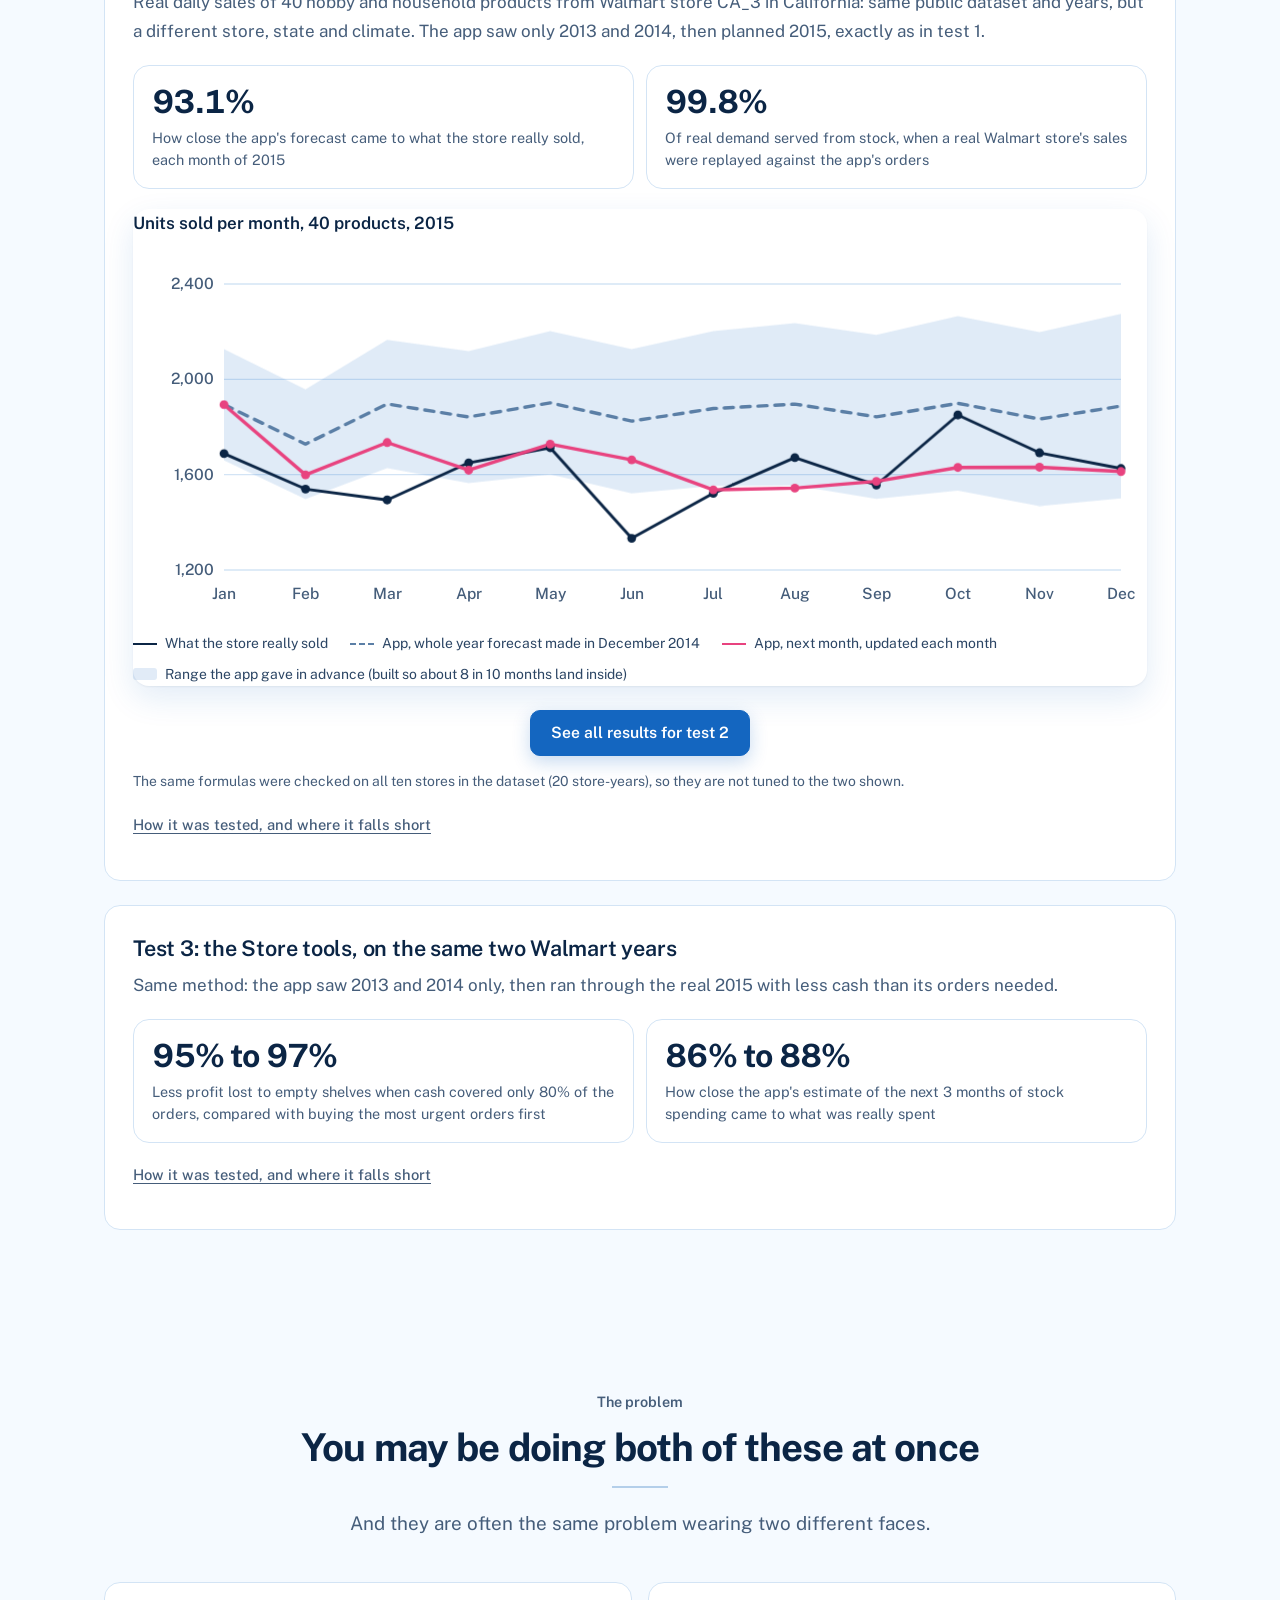
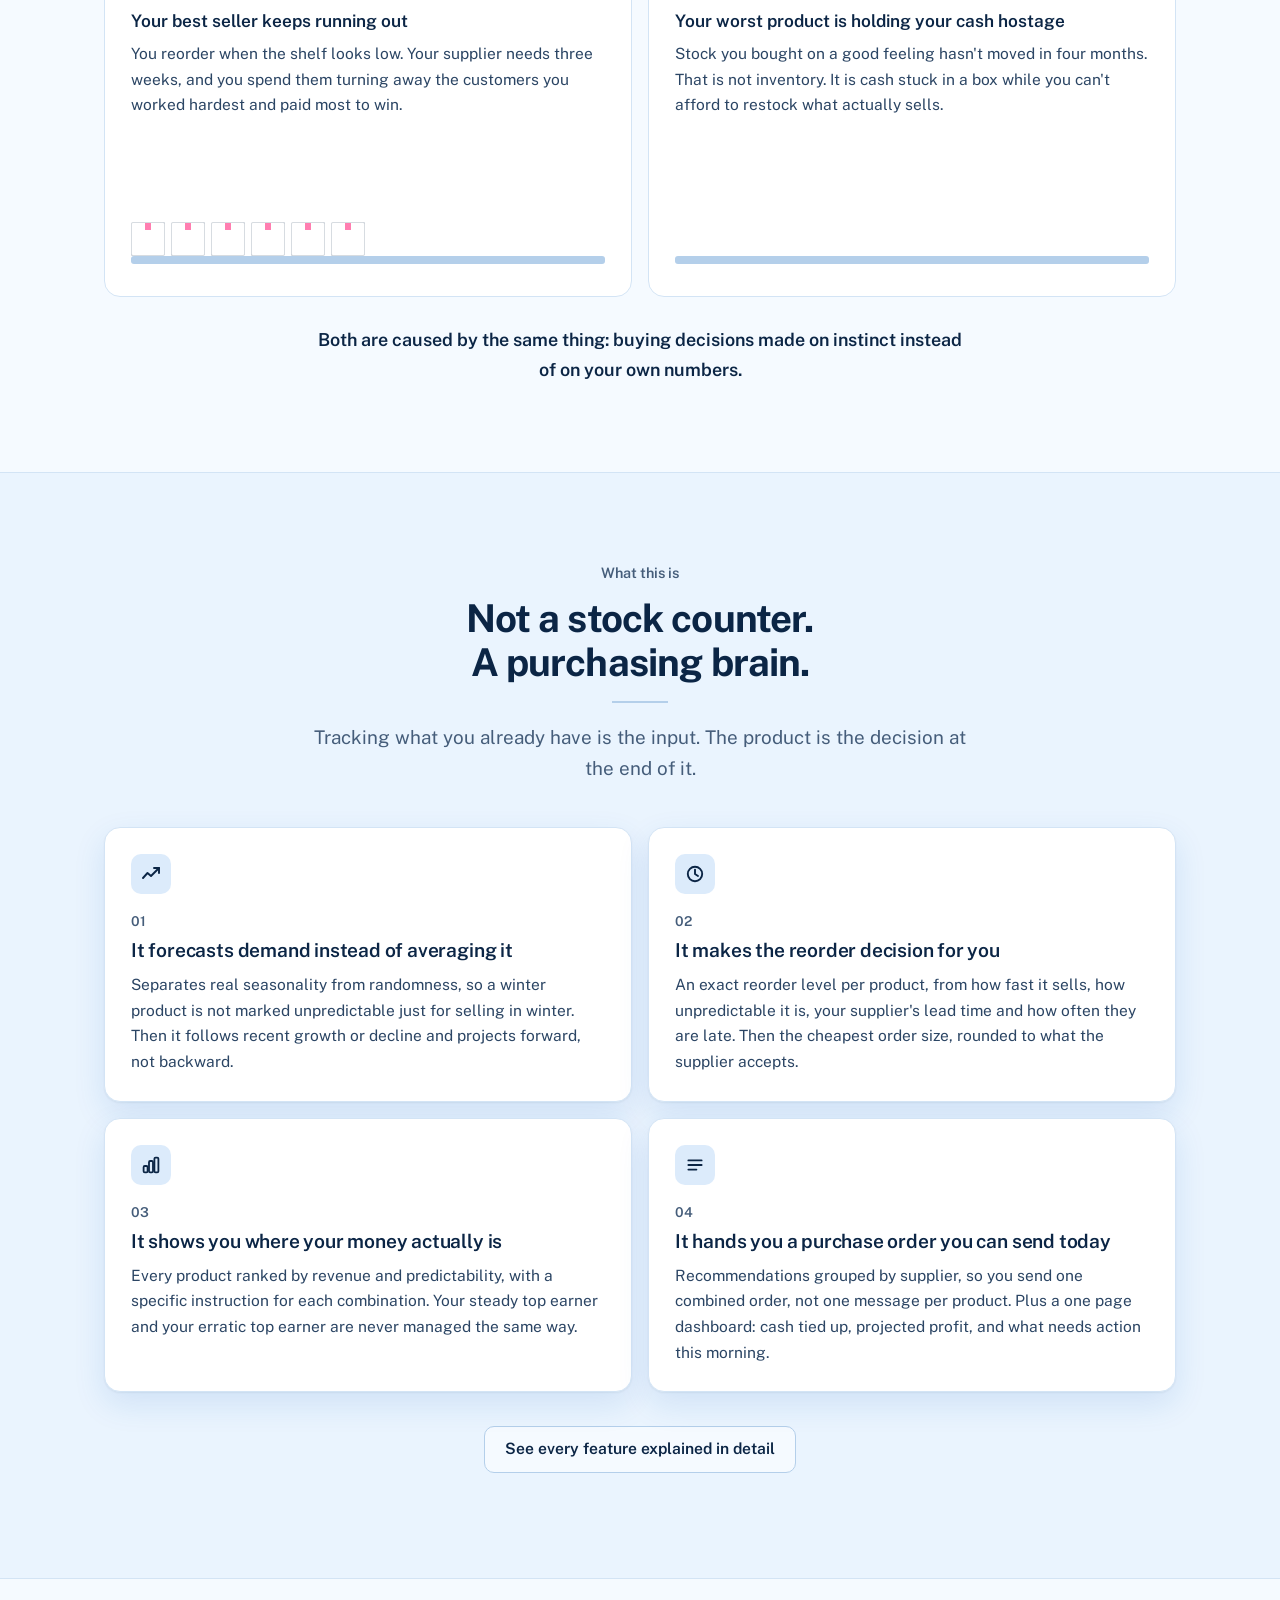
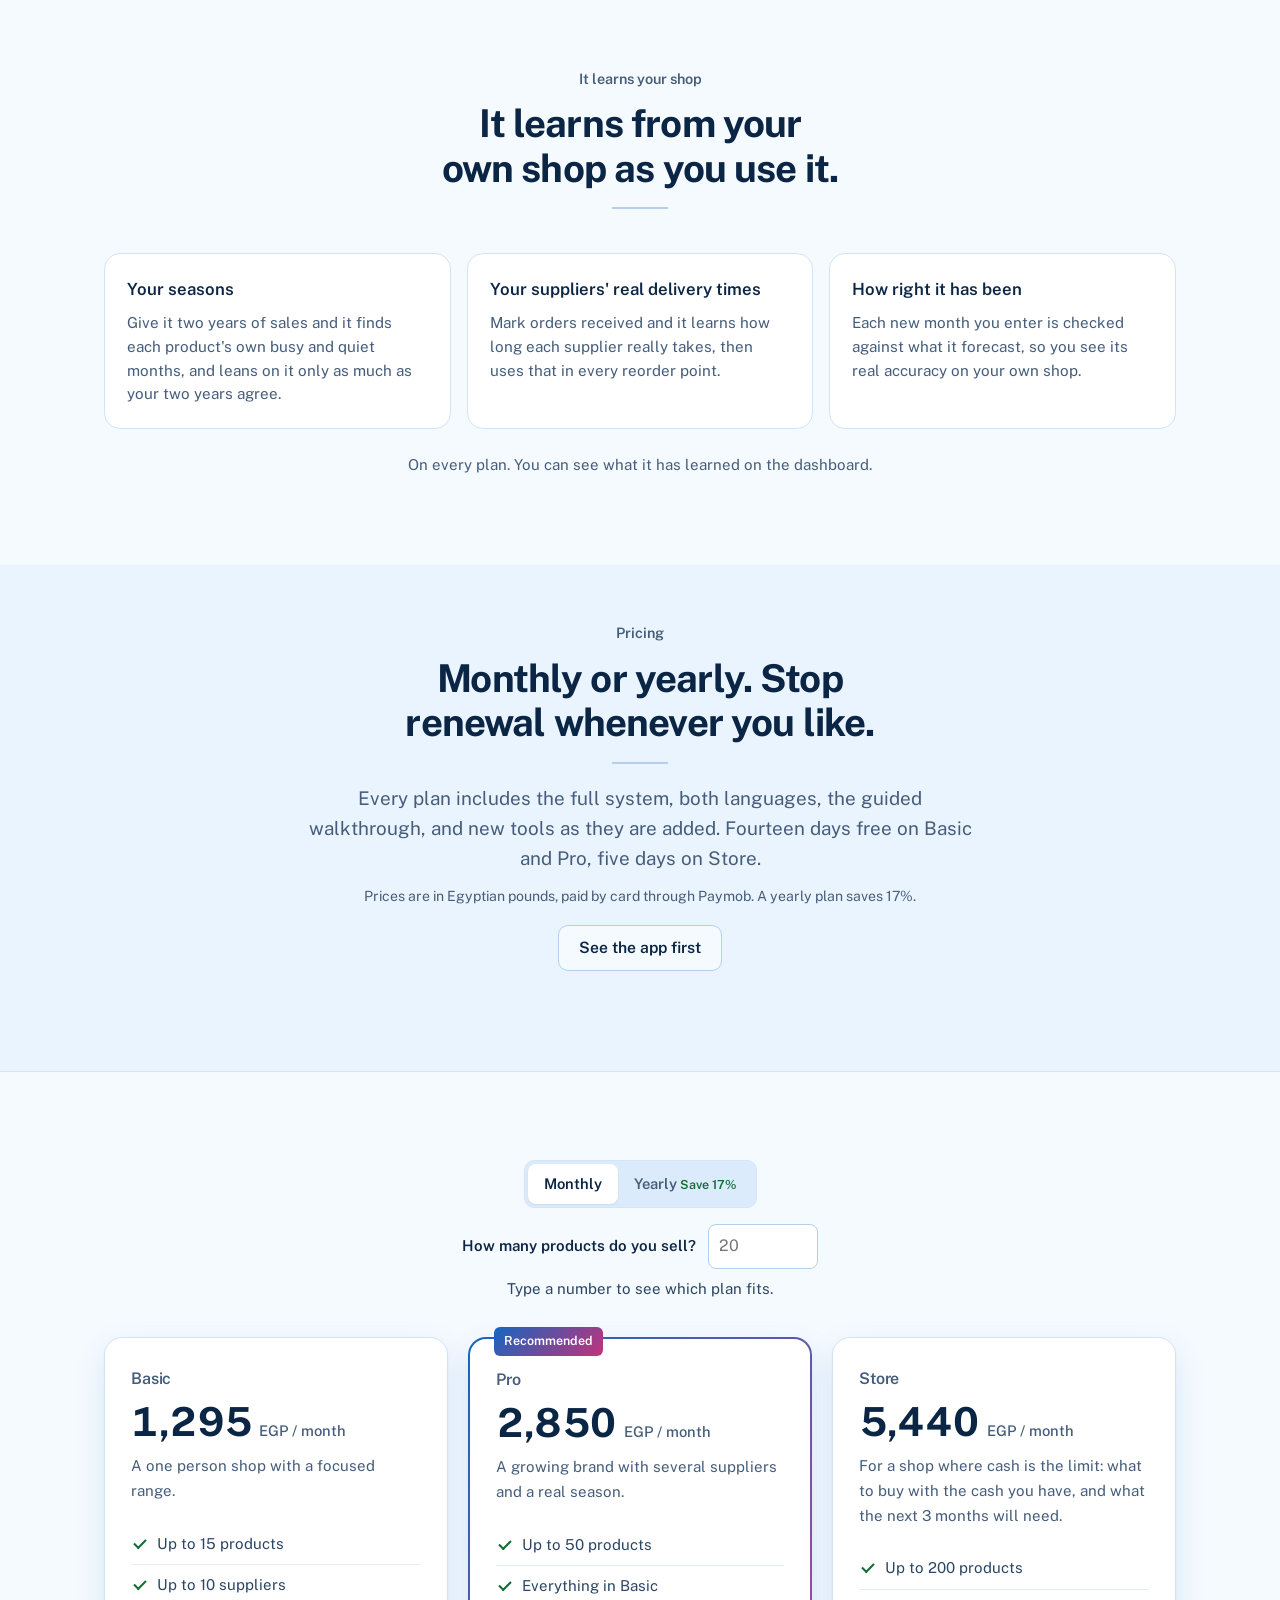
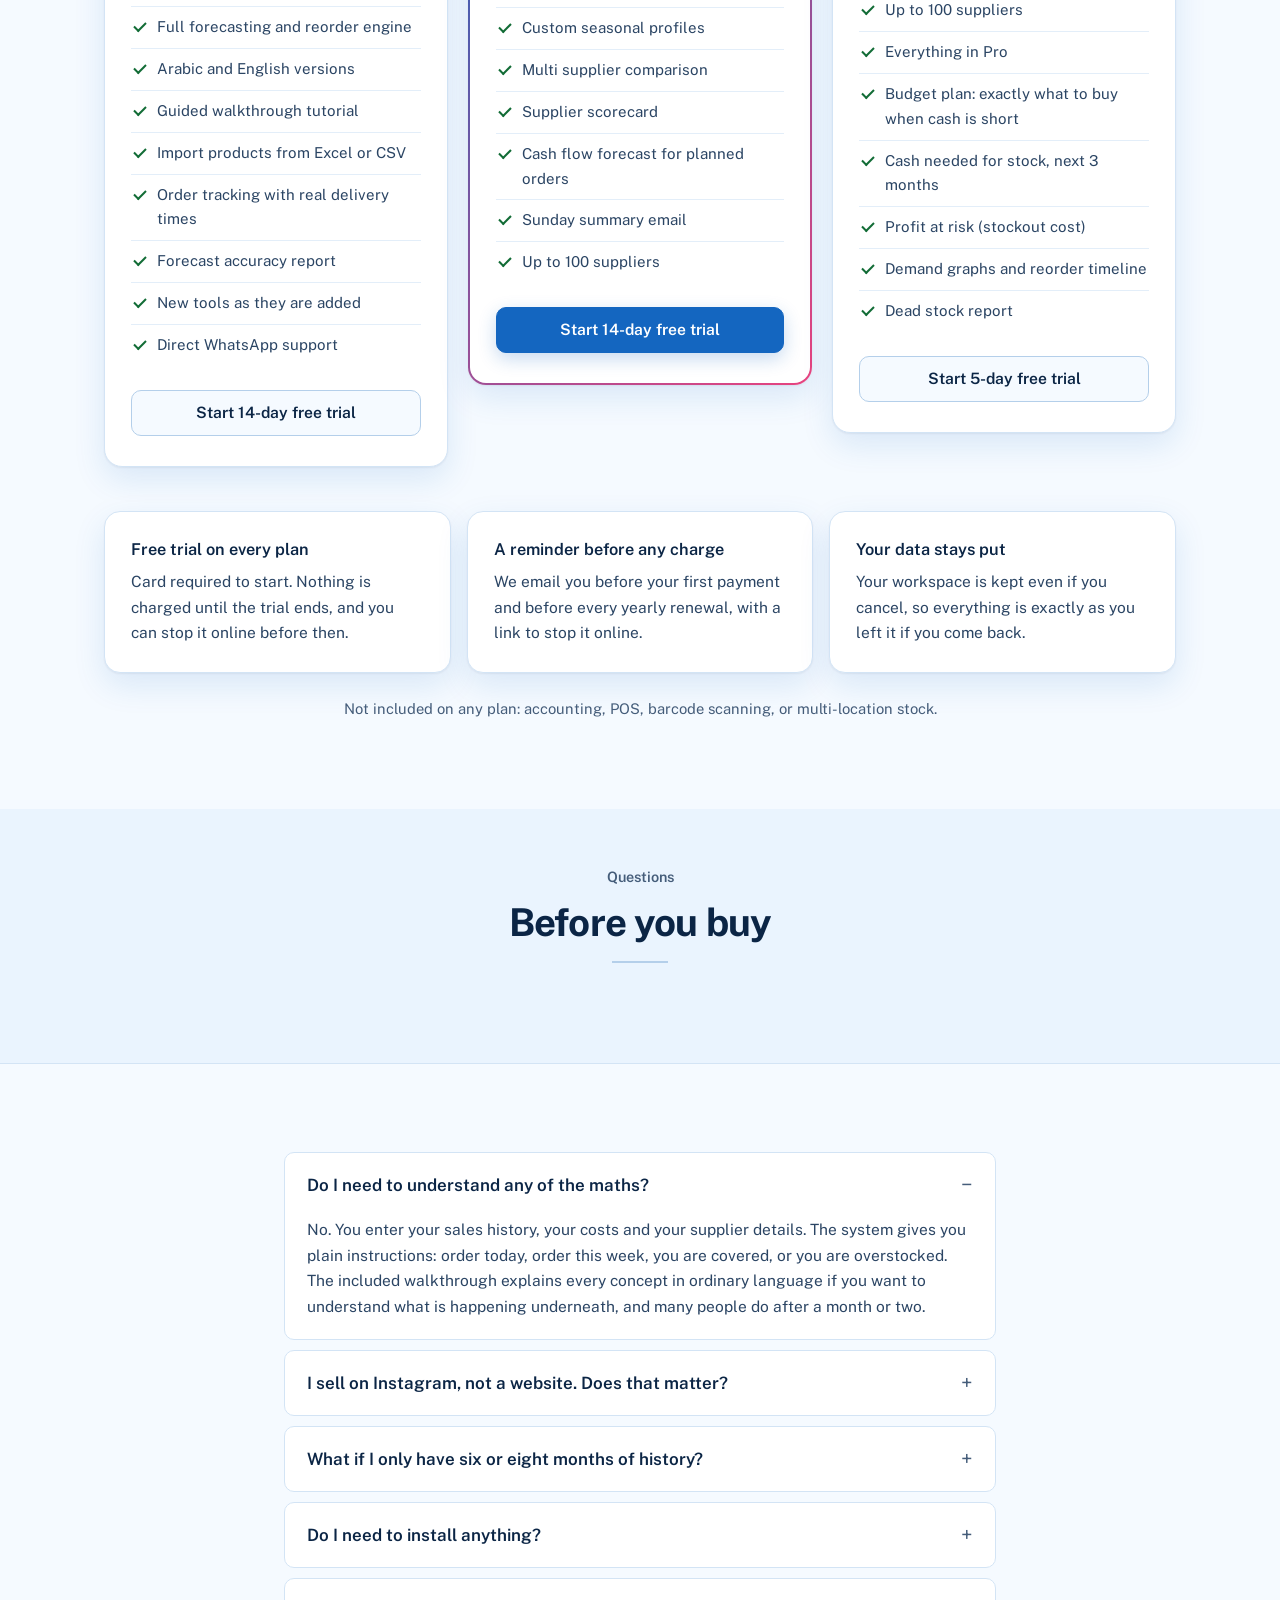
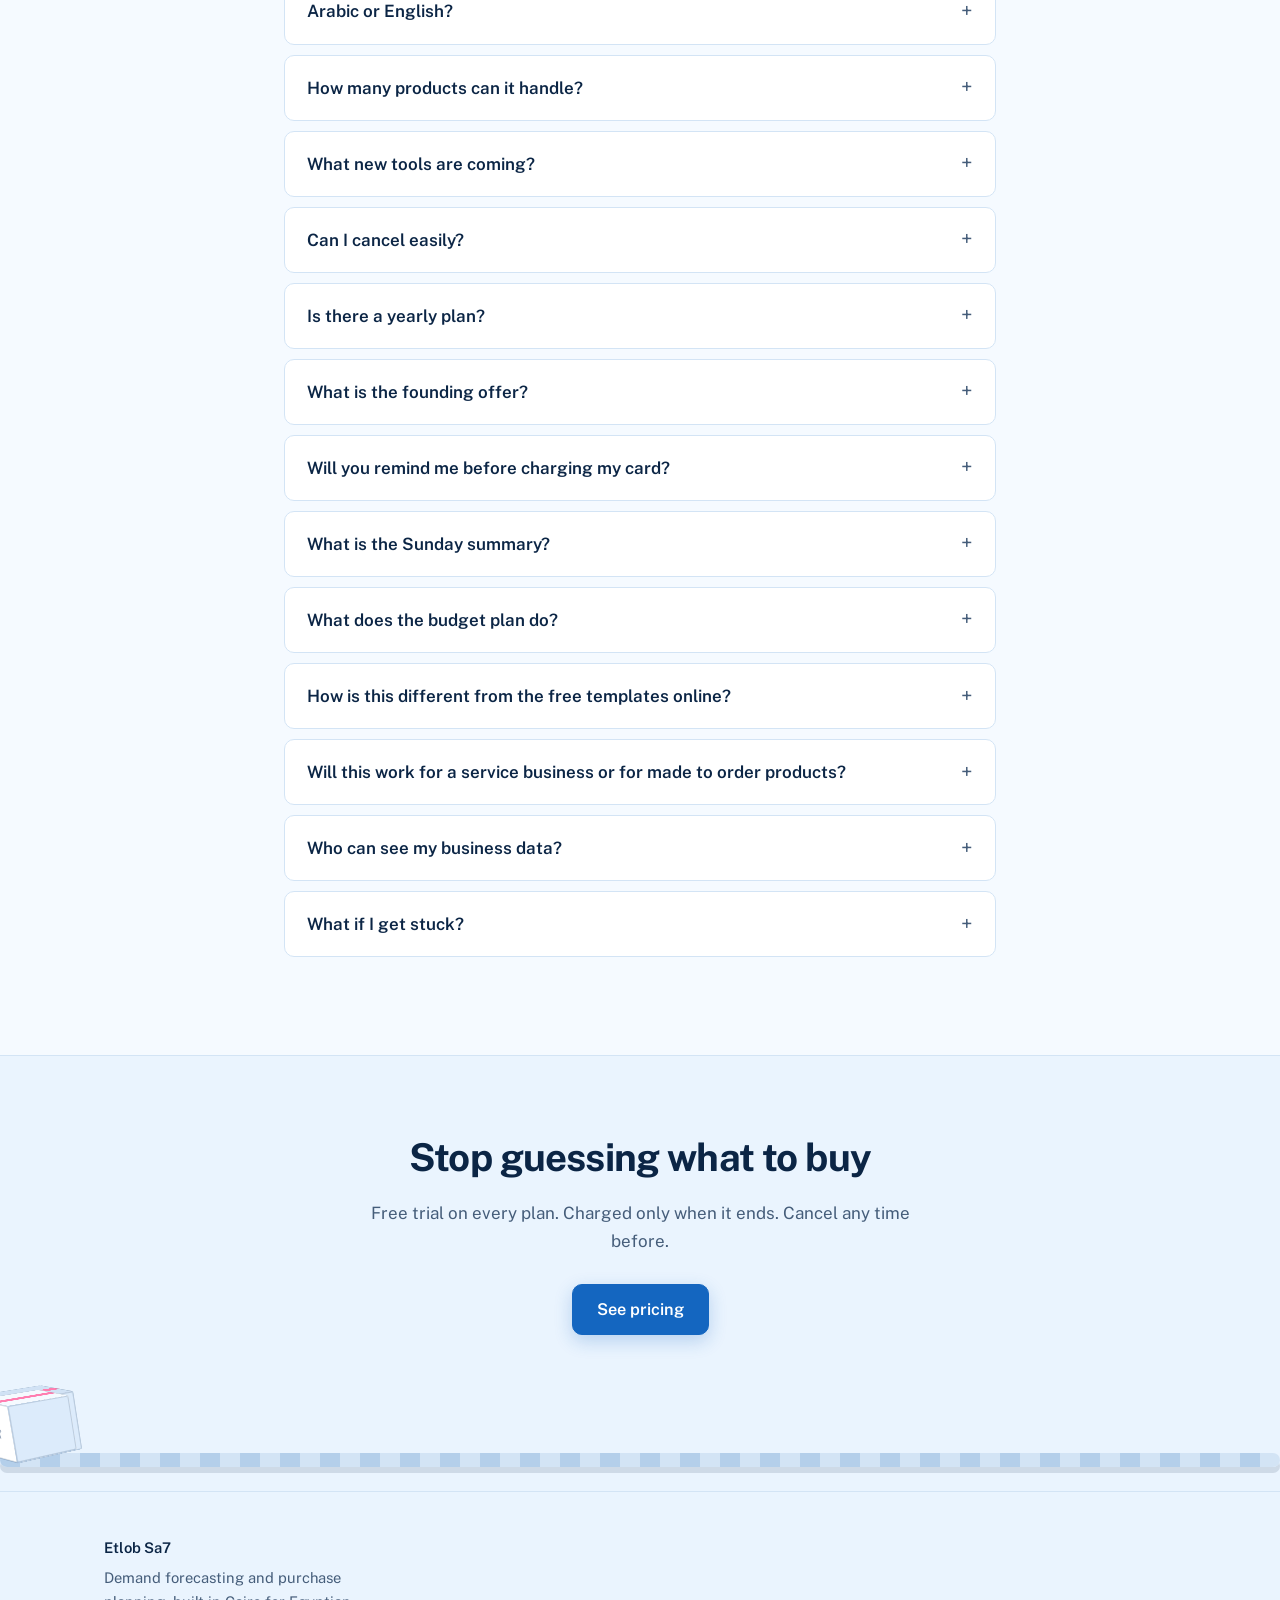
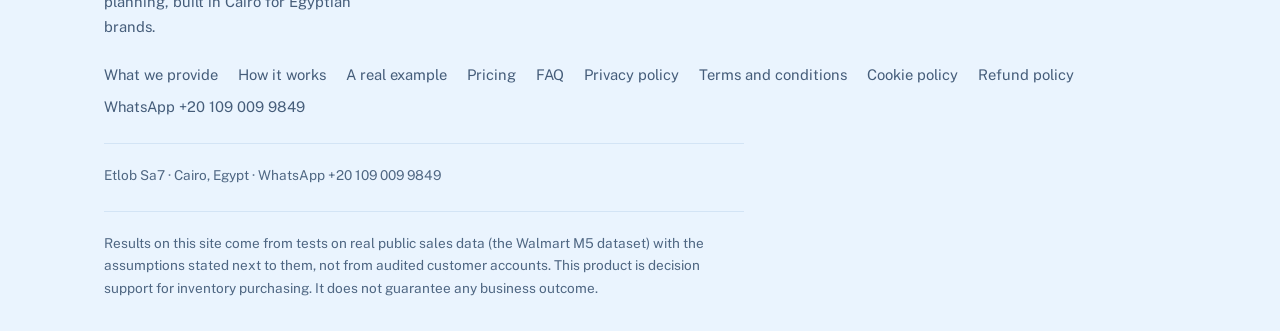
==== commit b8646210: "AF: demo shows every feature on every plan The demo now runs on its own sample shop (tools/tests/dem" ====
--- a/index.html
+++ b/index.html
@@ -1136,6 +1136,7 @@
 <li data-t="t301"></li>
 <li data-t="t302"></li>
 <li data-t="t311"></li>
+<li data-t="t703"></li>
 <li data-t="t303"></li>
 </ul>
 <a class="btn btn-primary" data-t="t304" href="https://etlobsa7.com/app/?start=pro" data-trial="pro" data-plan-tier="pro"></a>
@@ -1755,6 +1756,7 @@
   t309: 'Everything in Pro',
   t310: 'Dead stock report',
   t311: 'Cash flow forecast for planned orders',
+  t703: 'Sunday summary email',
   t312: 'Direct line for questions',
   t313: 'Start 5-day free trial',
   t314: 'Free trial on every plan',
@@ -2460,6 +2462,7 @@
   t309: 'كل حاجة في Pro',
   t310: 'تقرير البضاعة الراكدة',
   t311: 'توقع التدفق النقدي للطلبيات المخططة',
+  t703: 'ملخص يوم الأحد على الإيميل',
   t312: 'خط مباشر للأسئلة',
   t313: 'ابدأ تجربة مجانية 5 أيام',
   t314: 'تجربة مجانية على كل باقة',
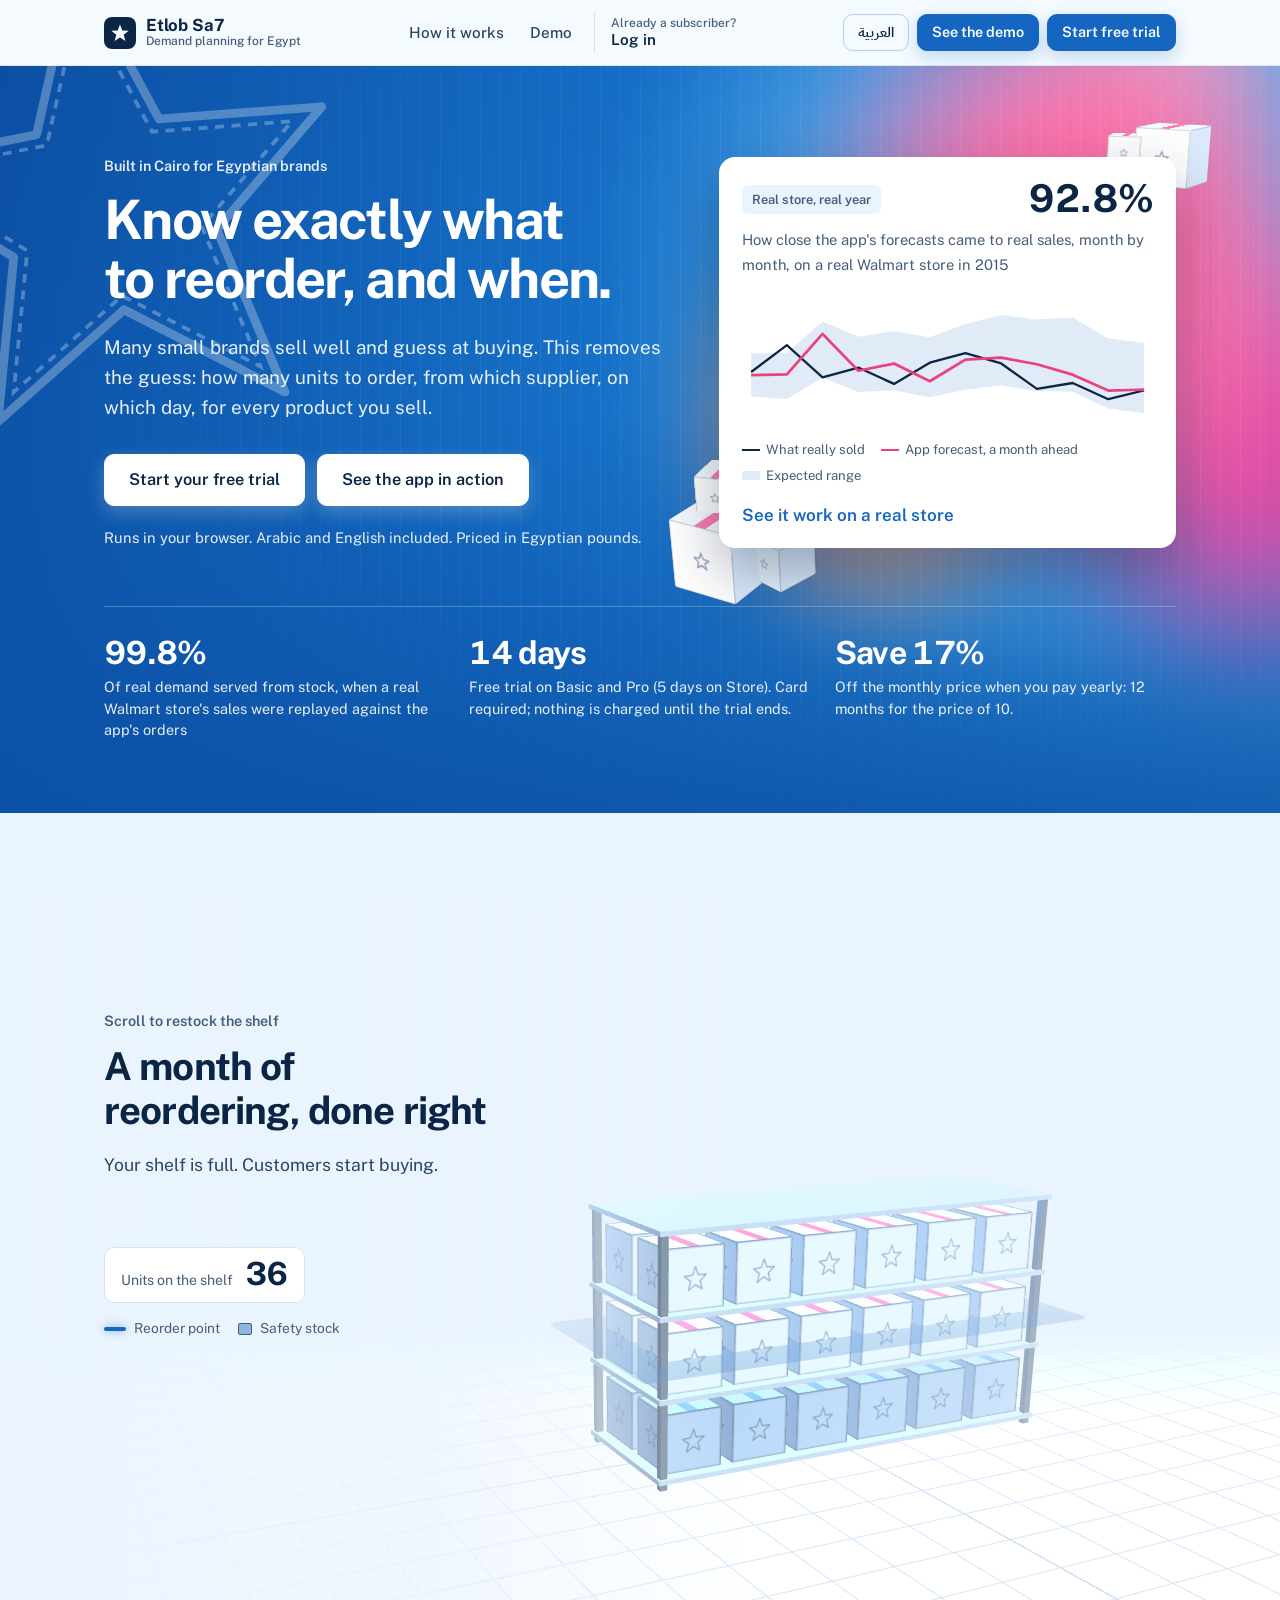
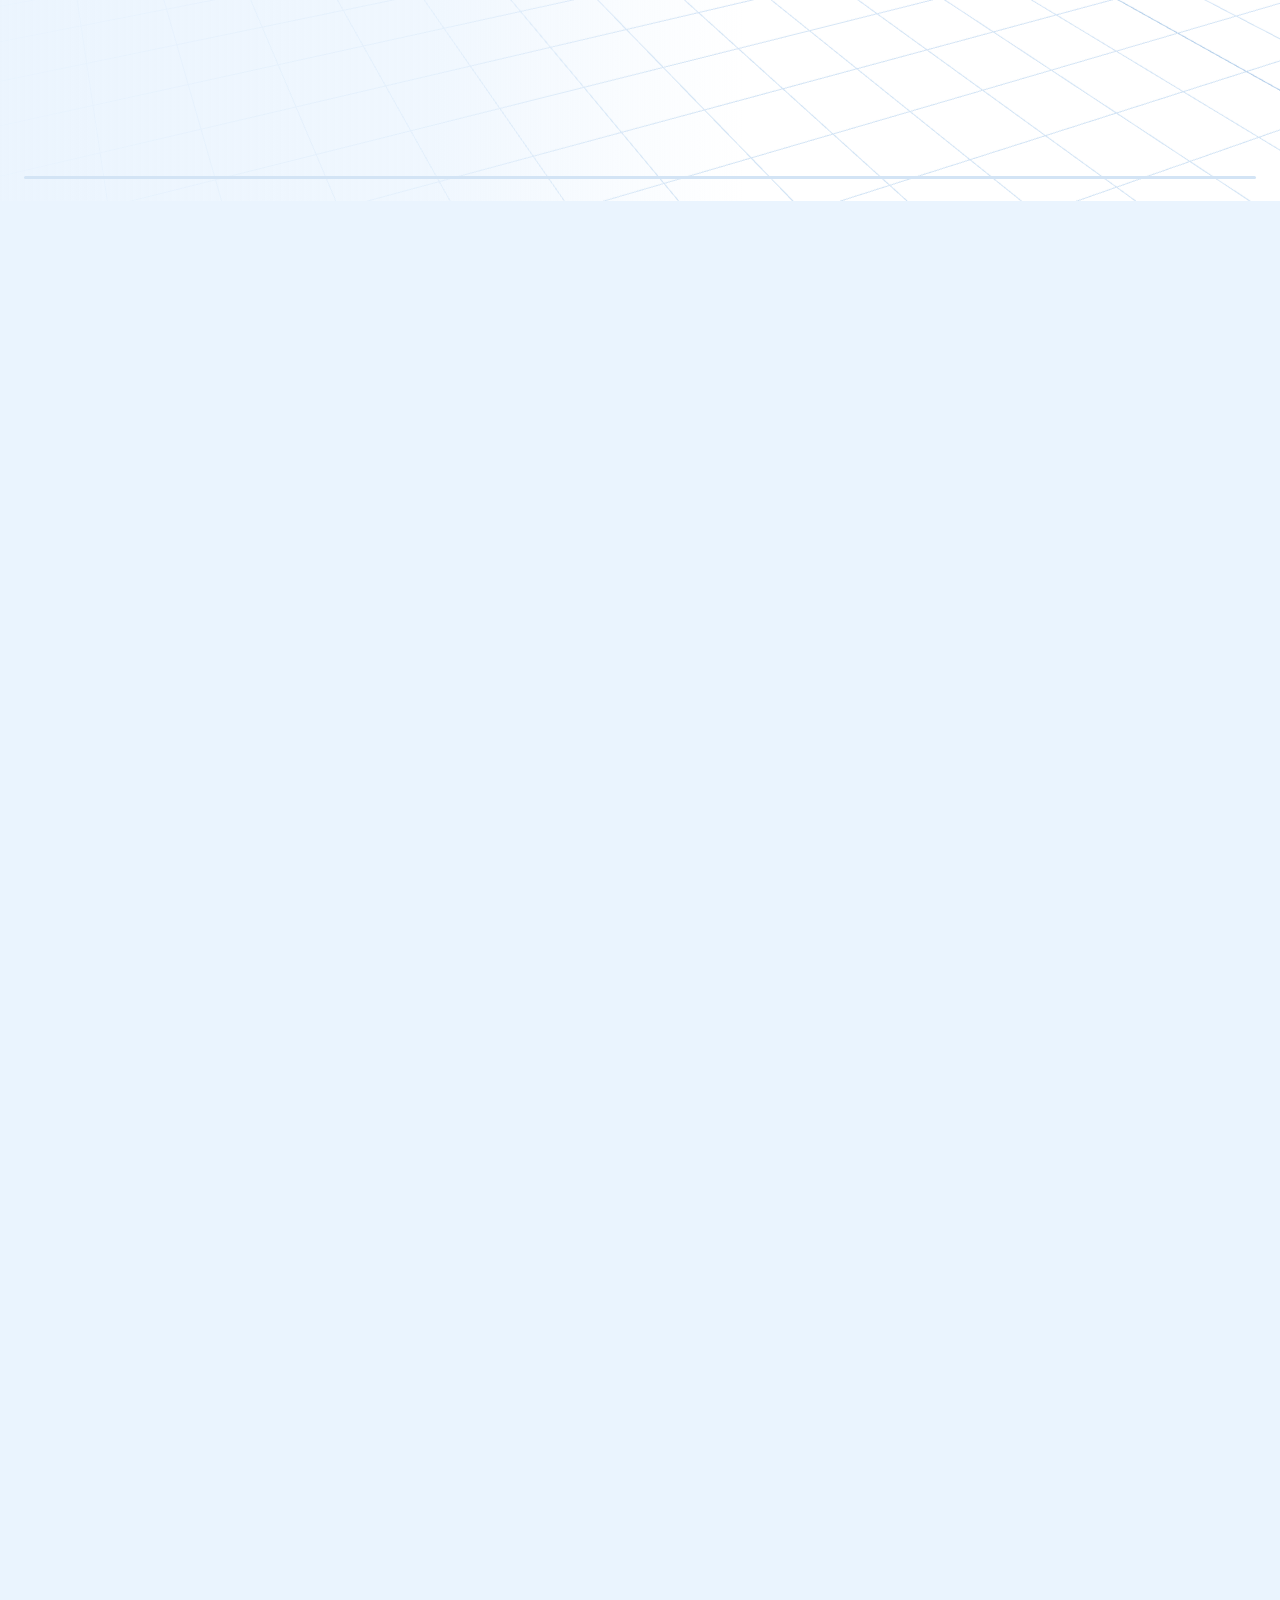
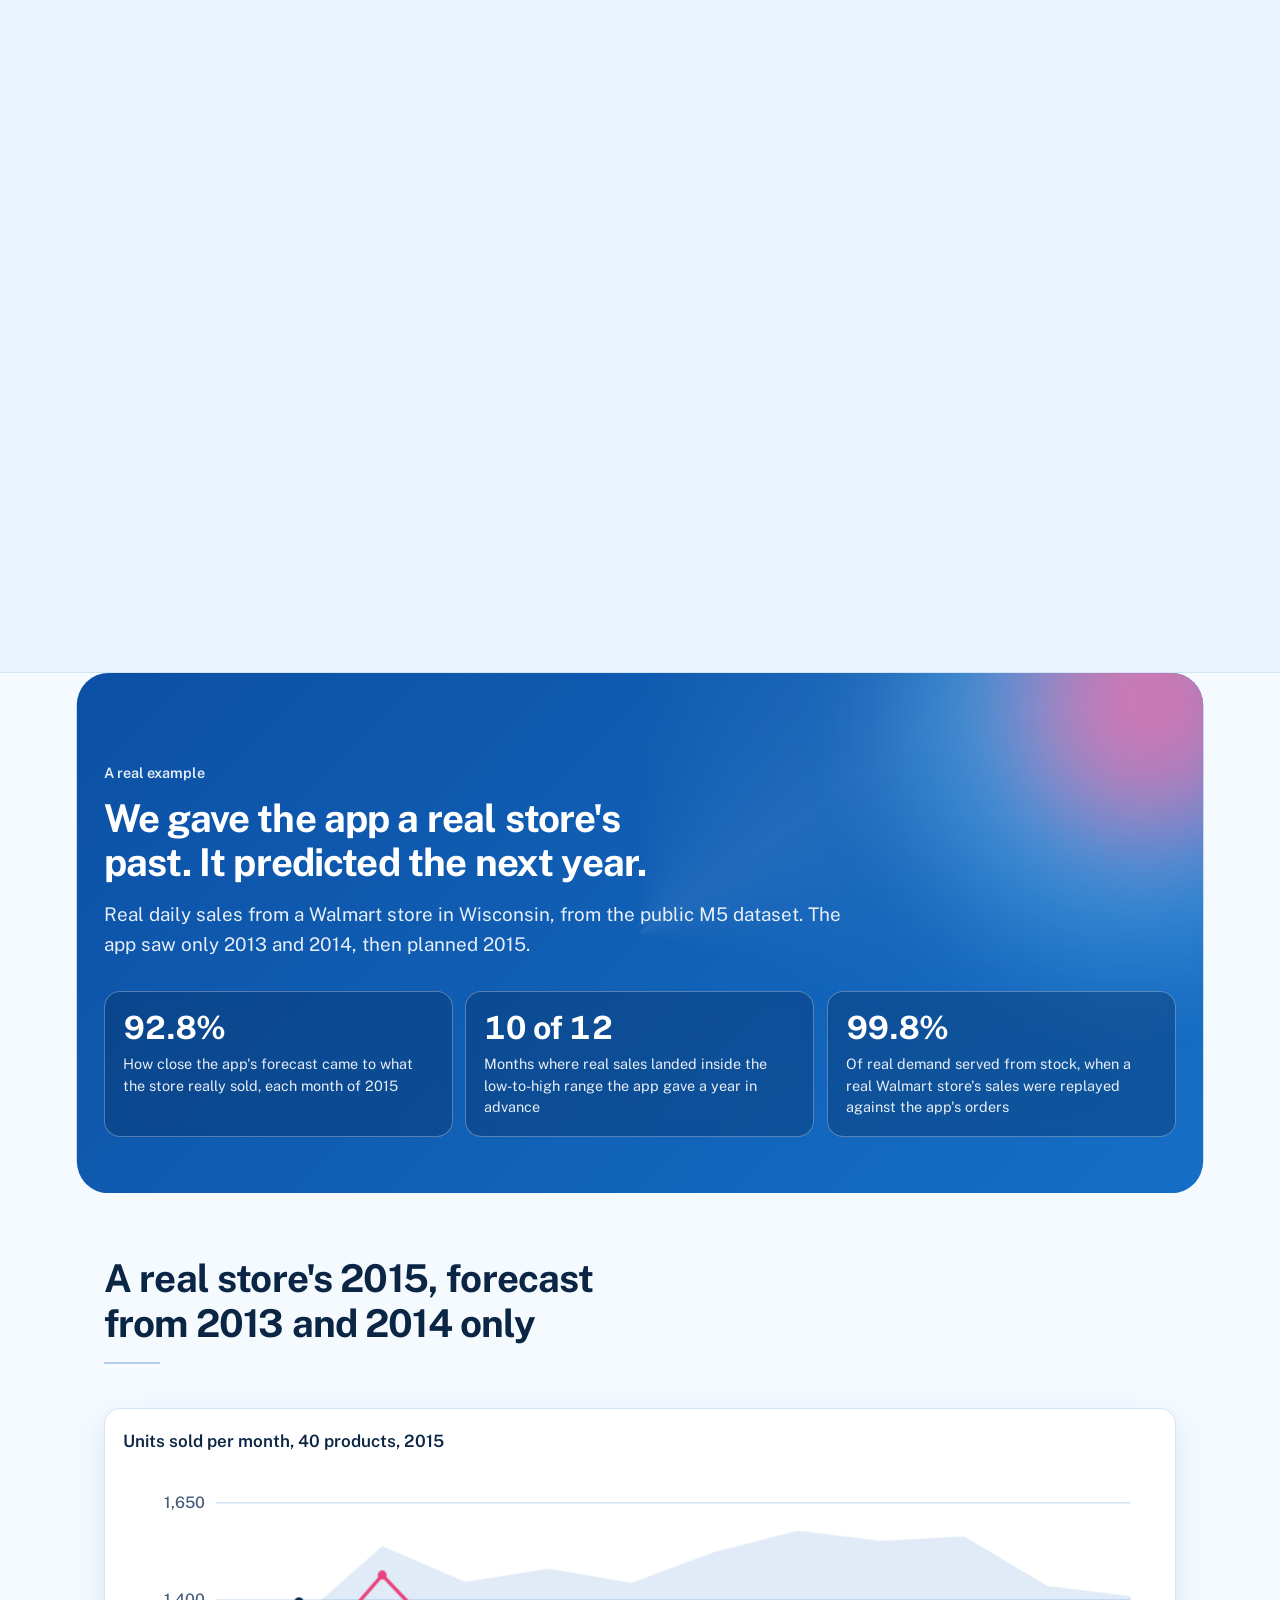
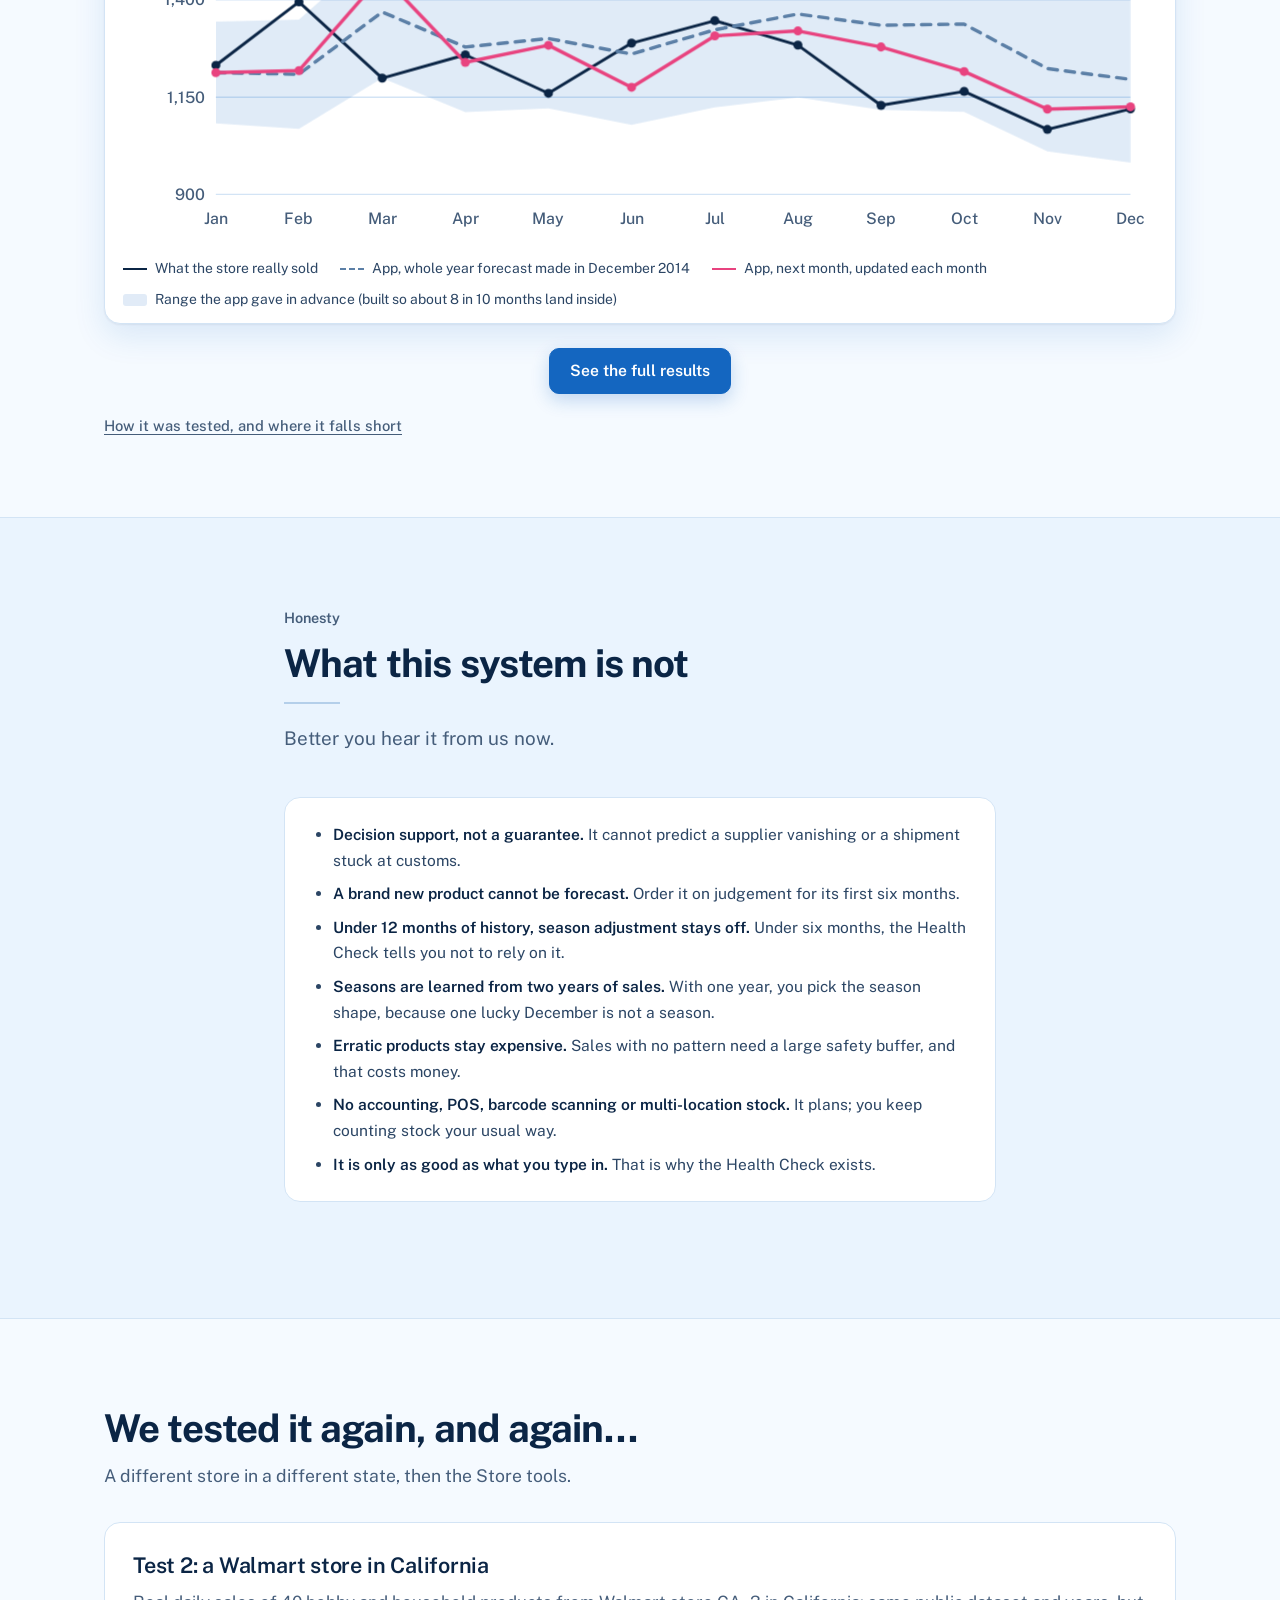
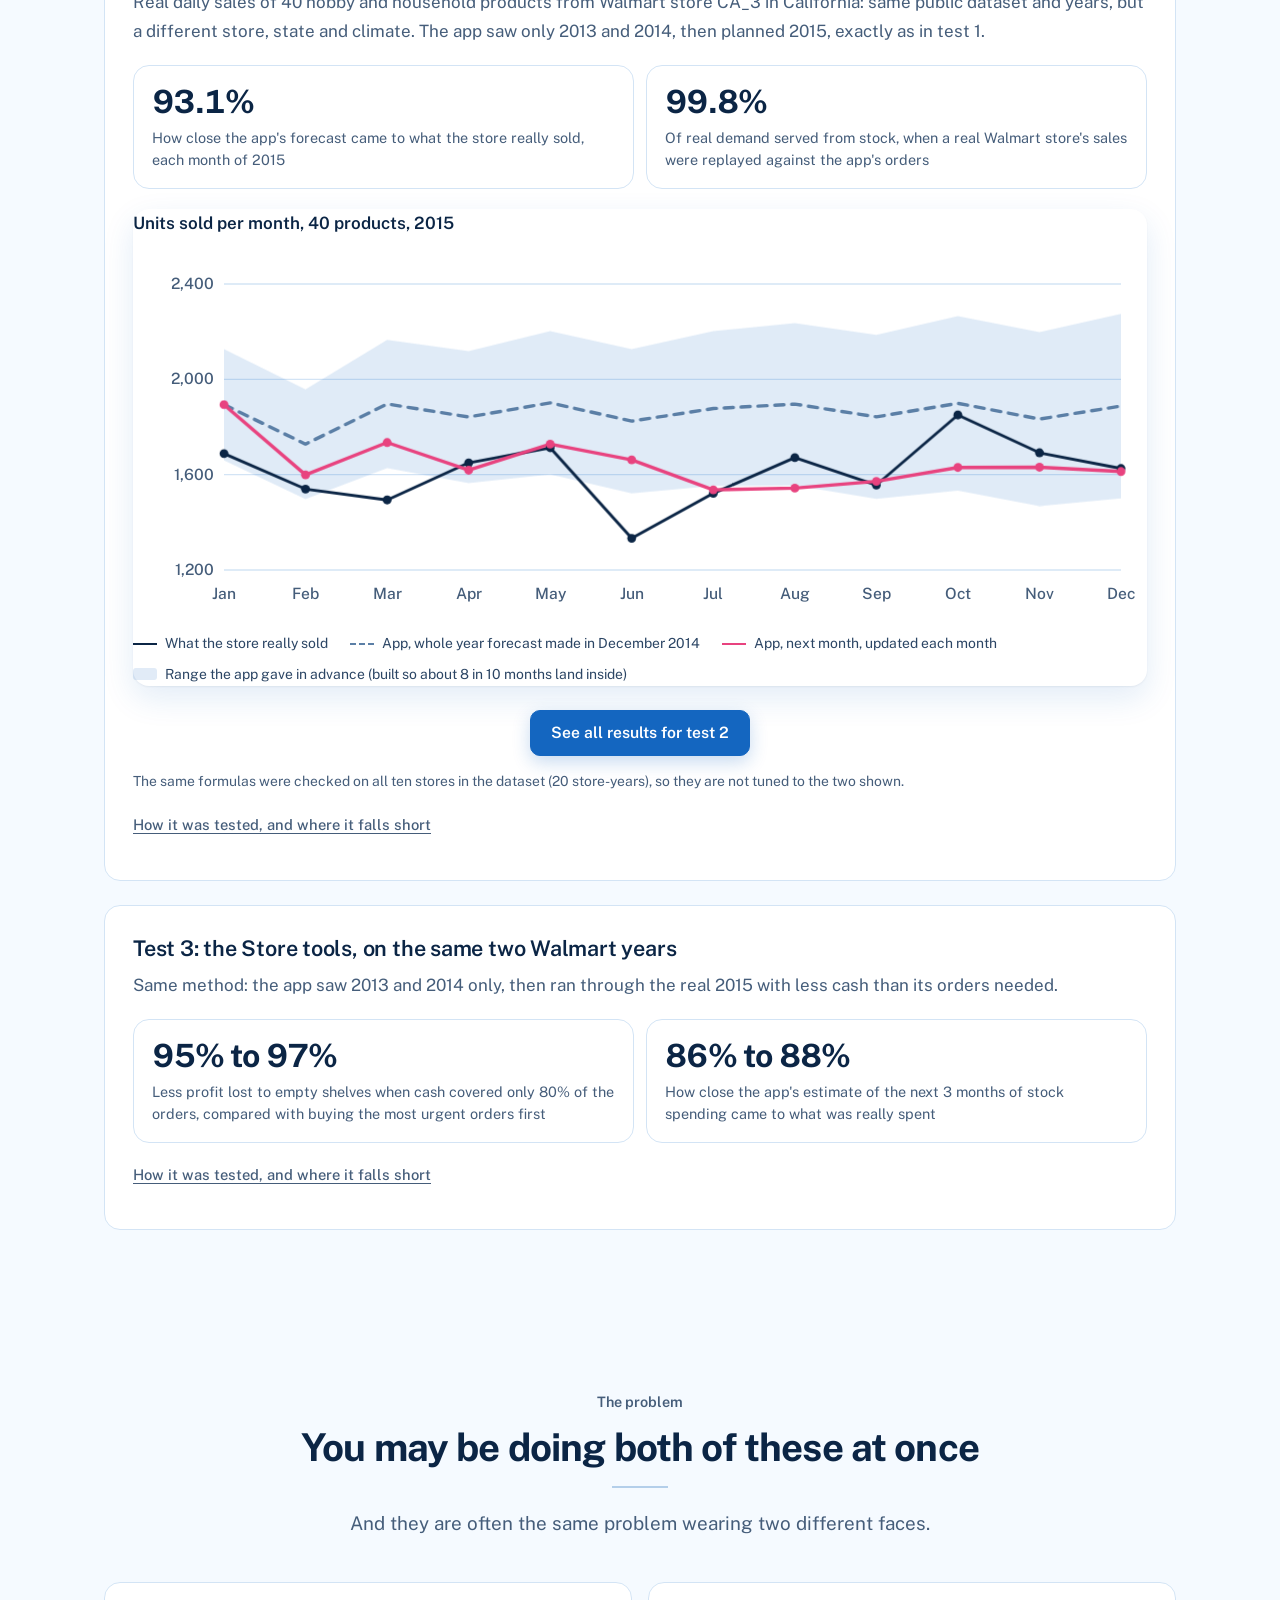
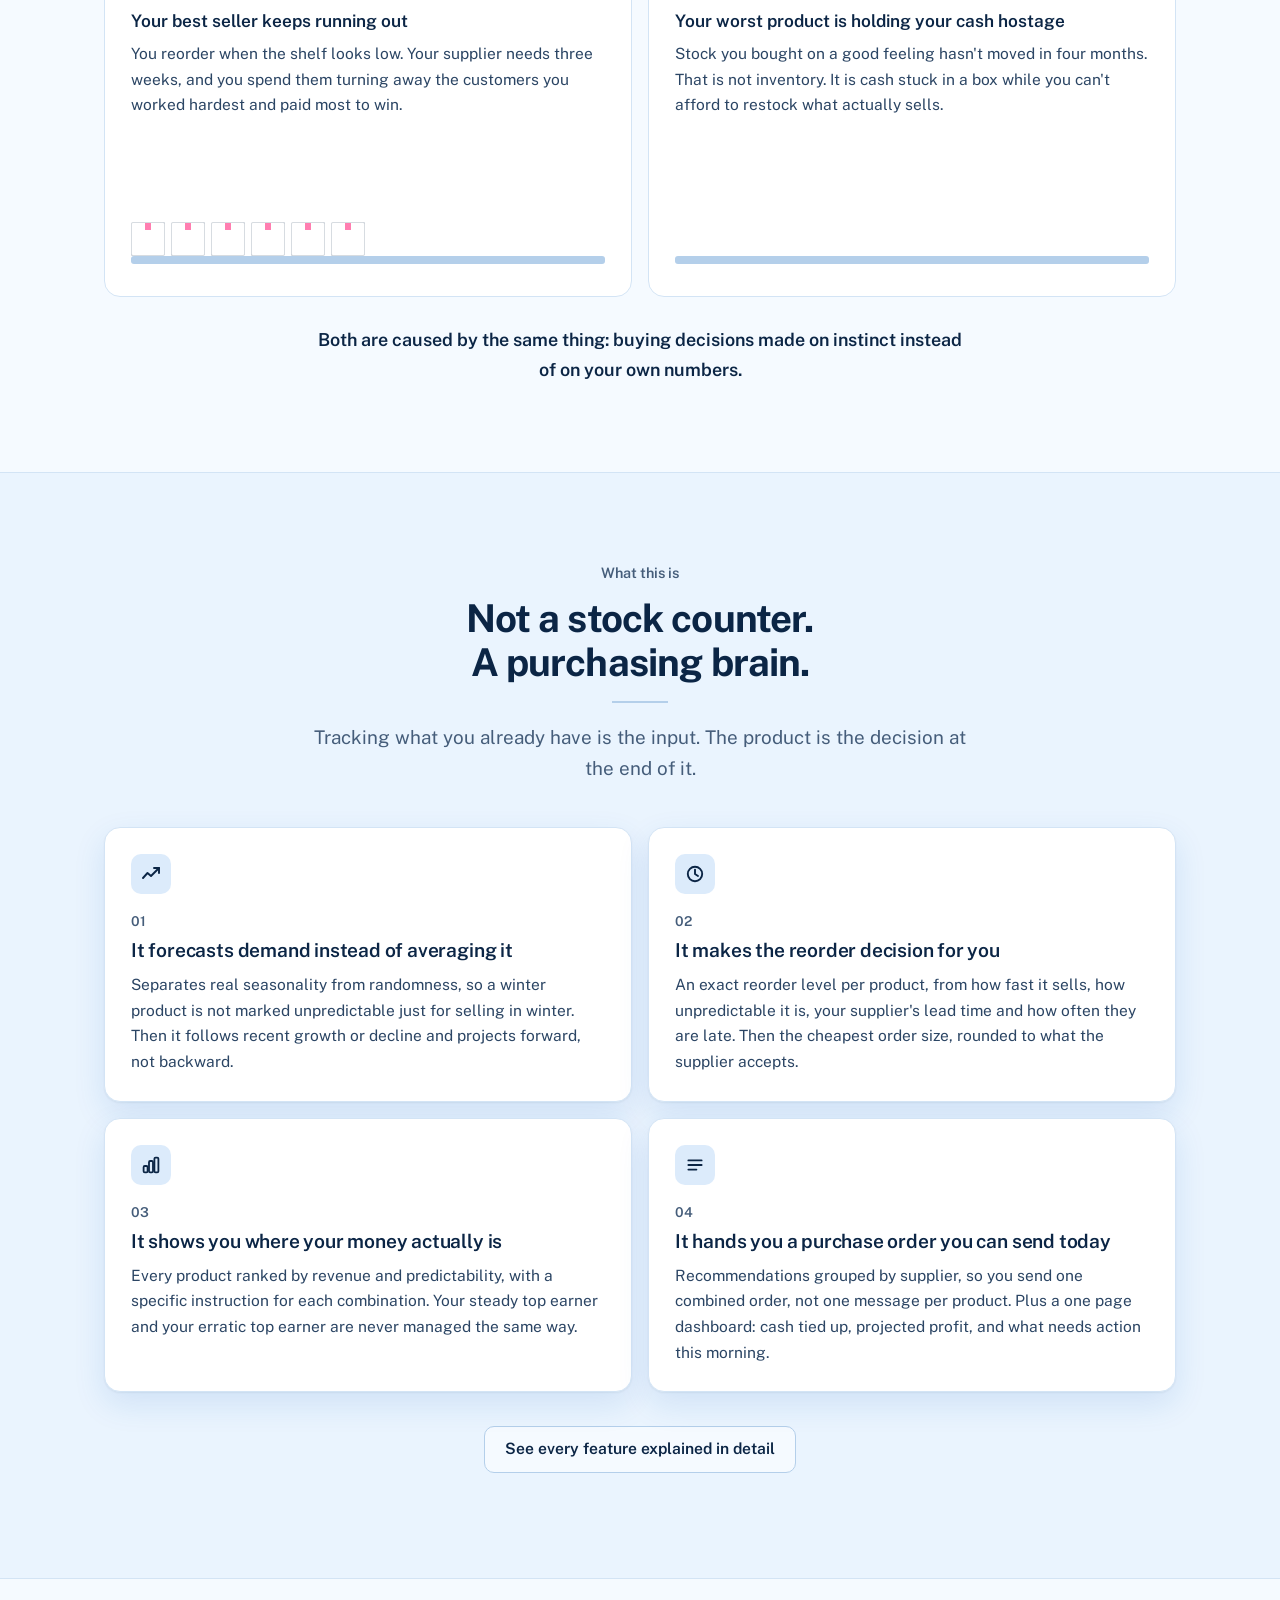
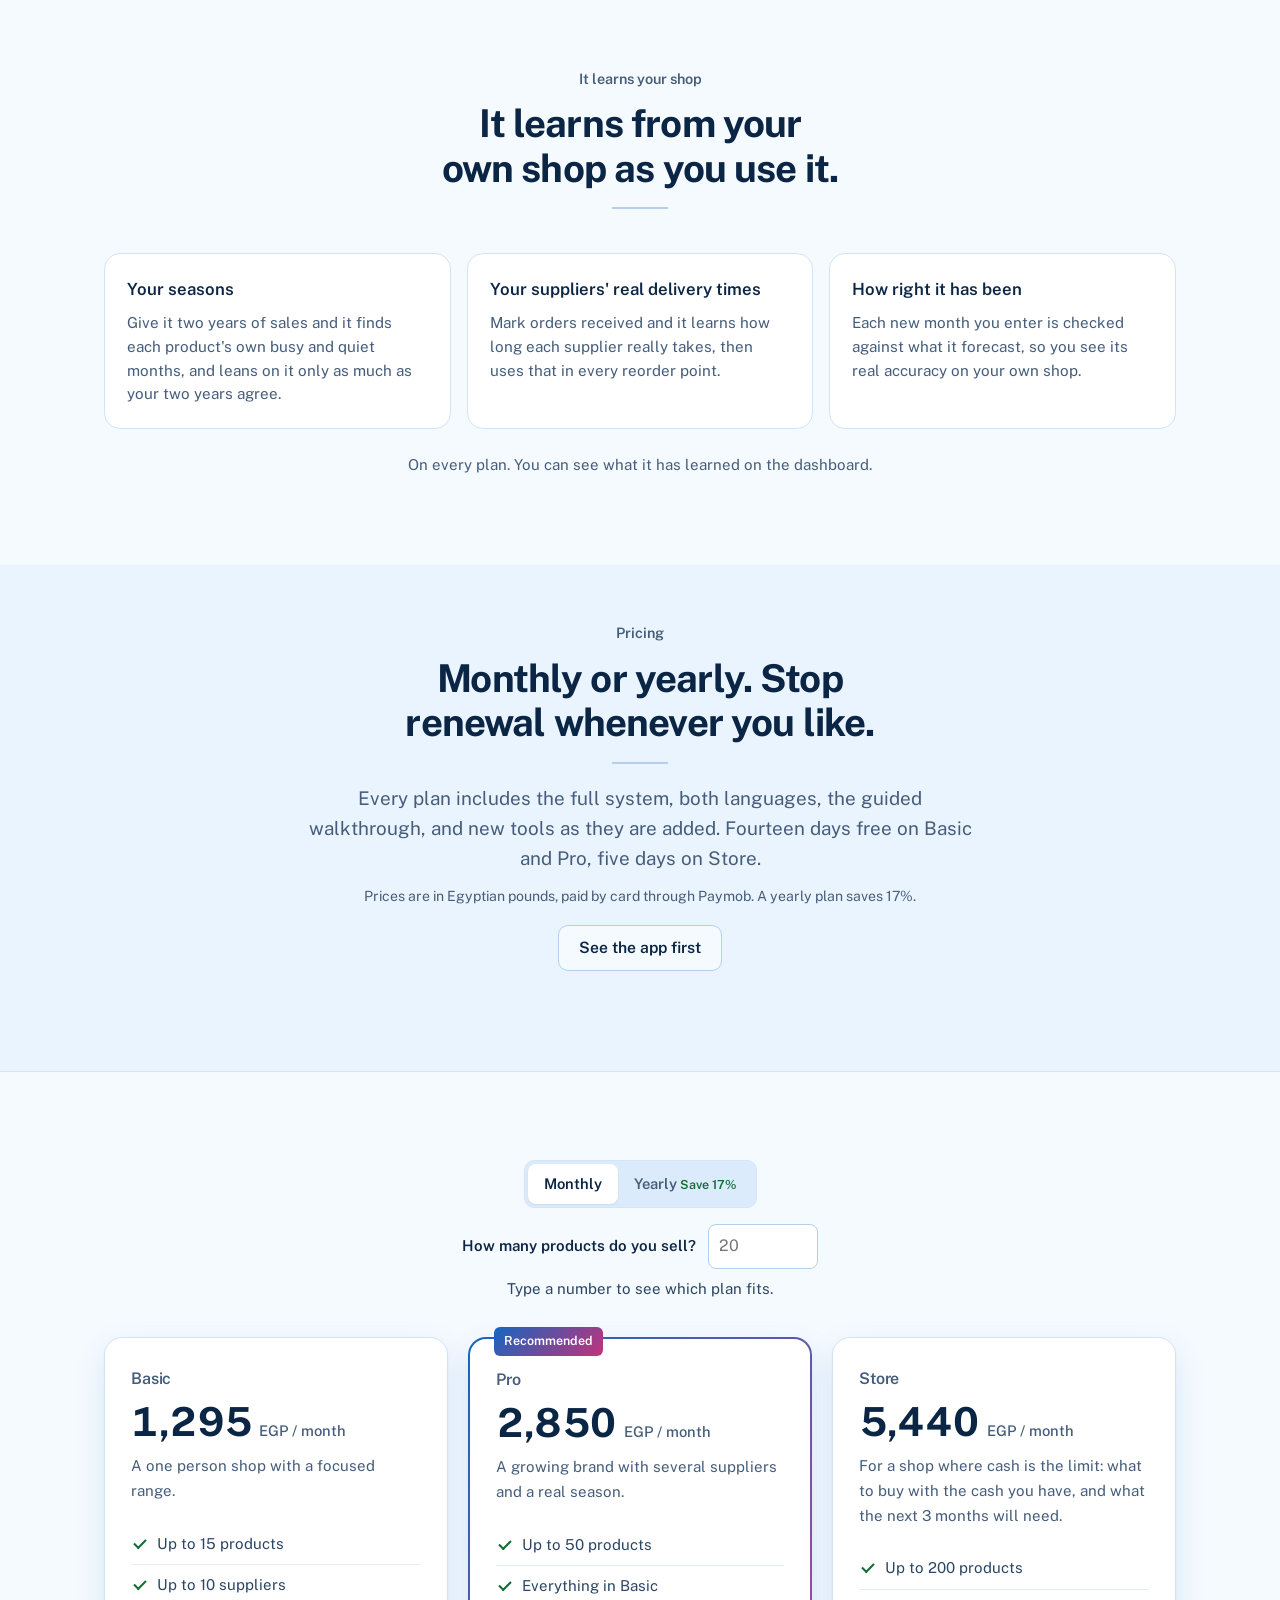
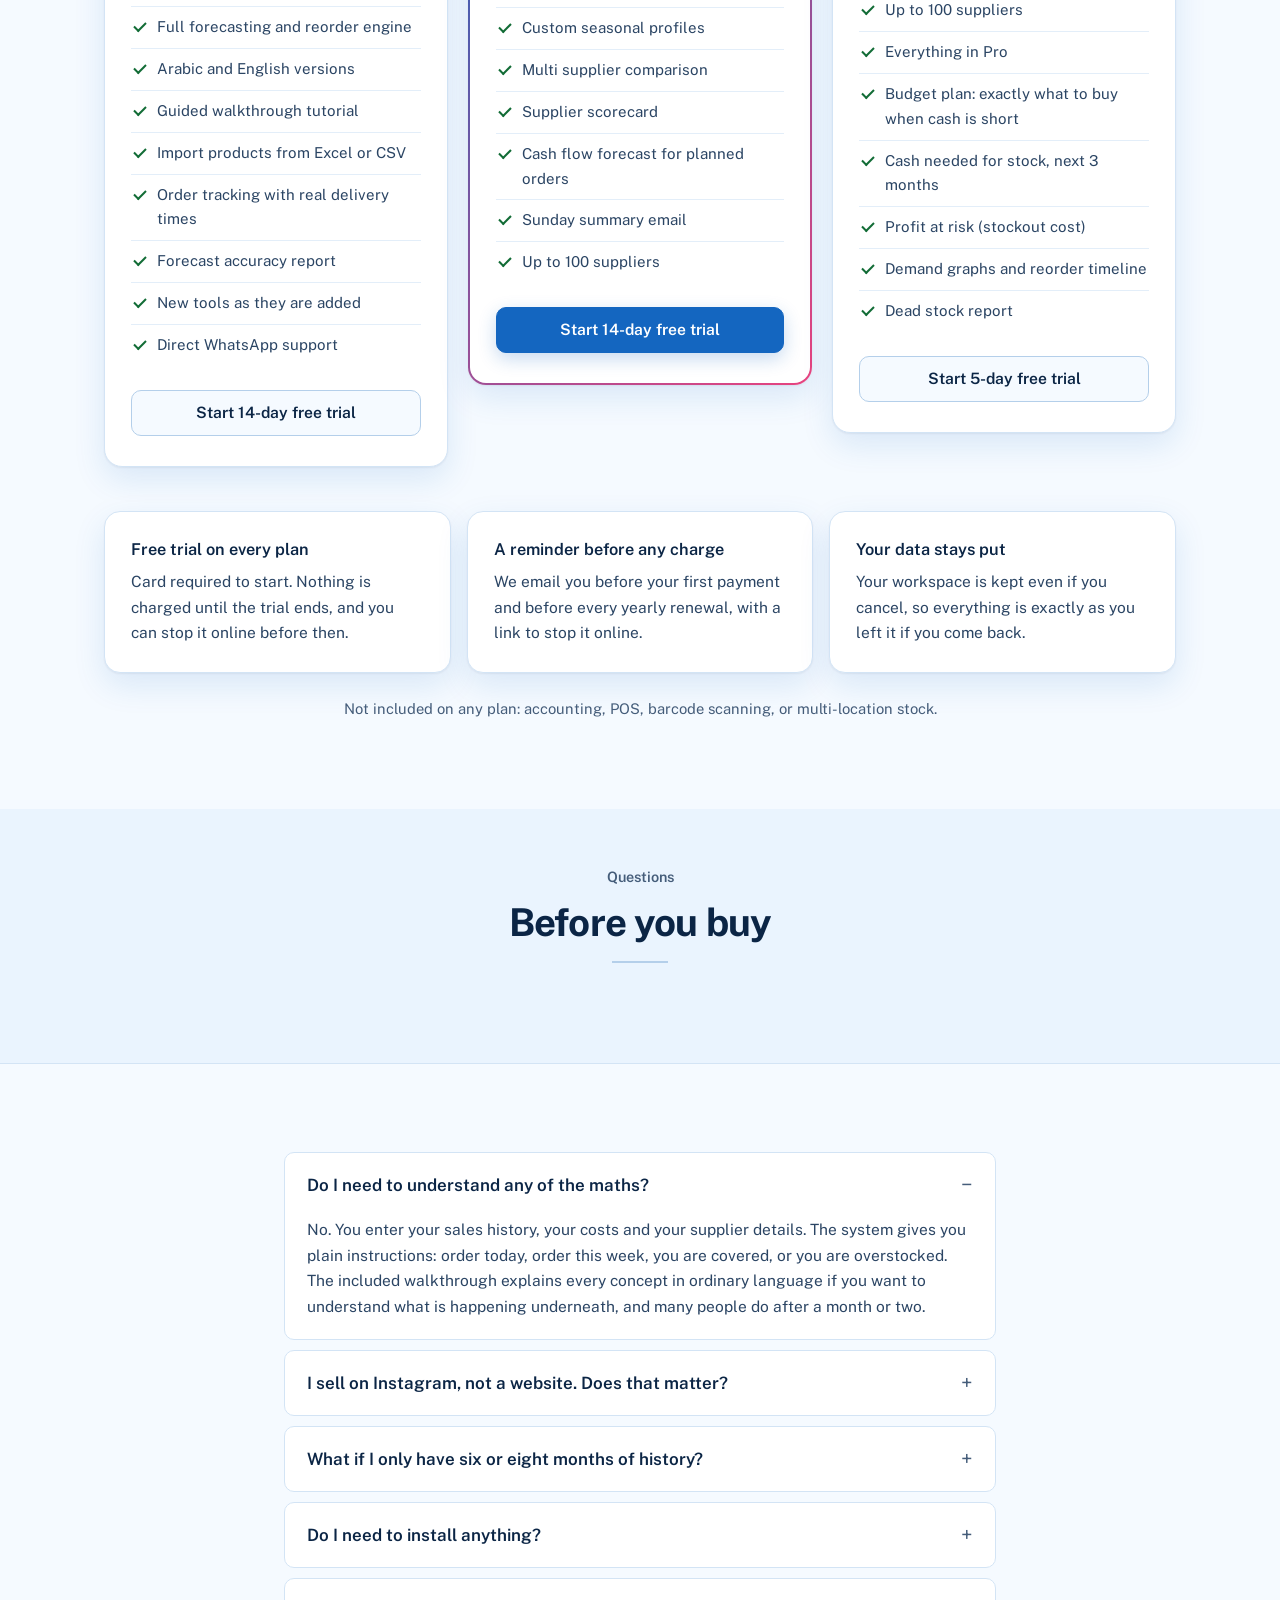
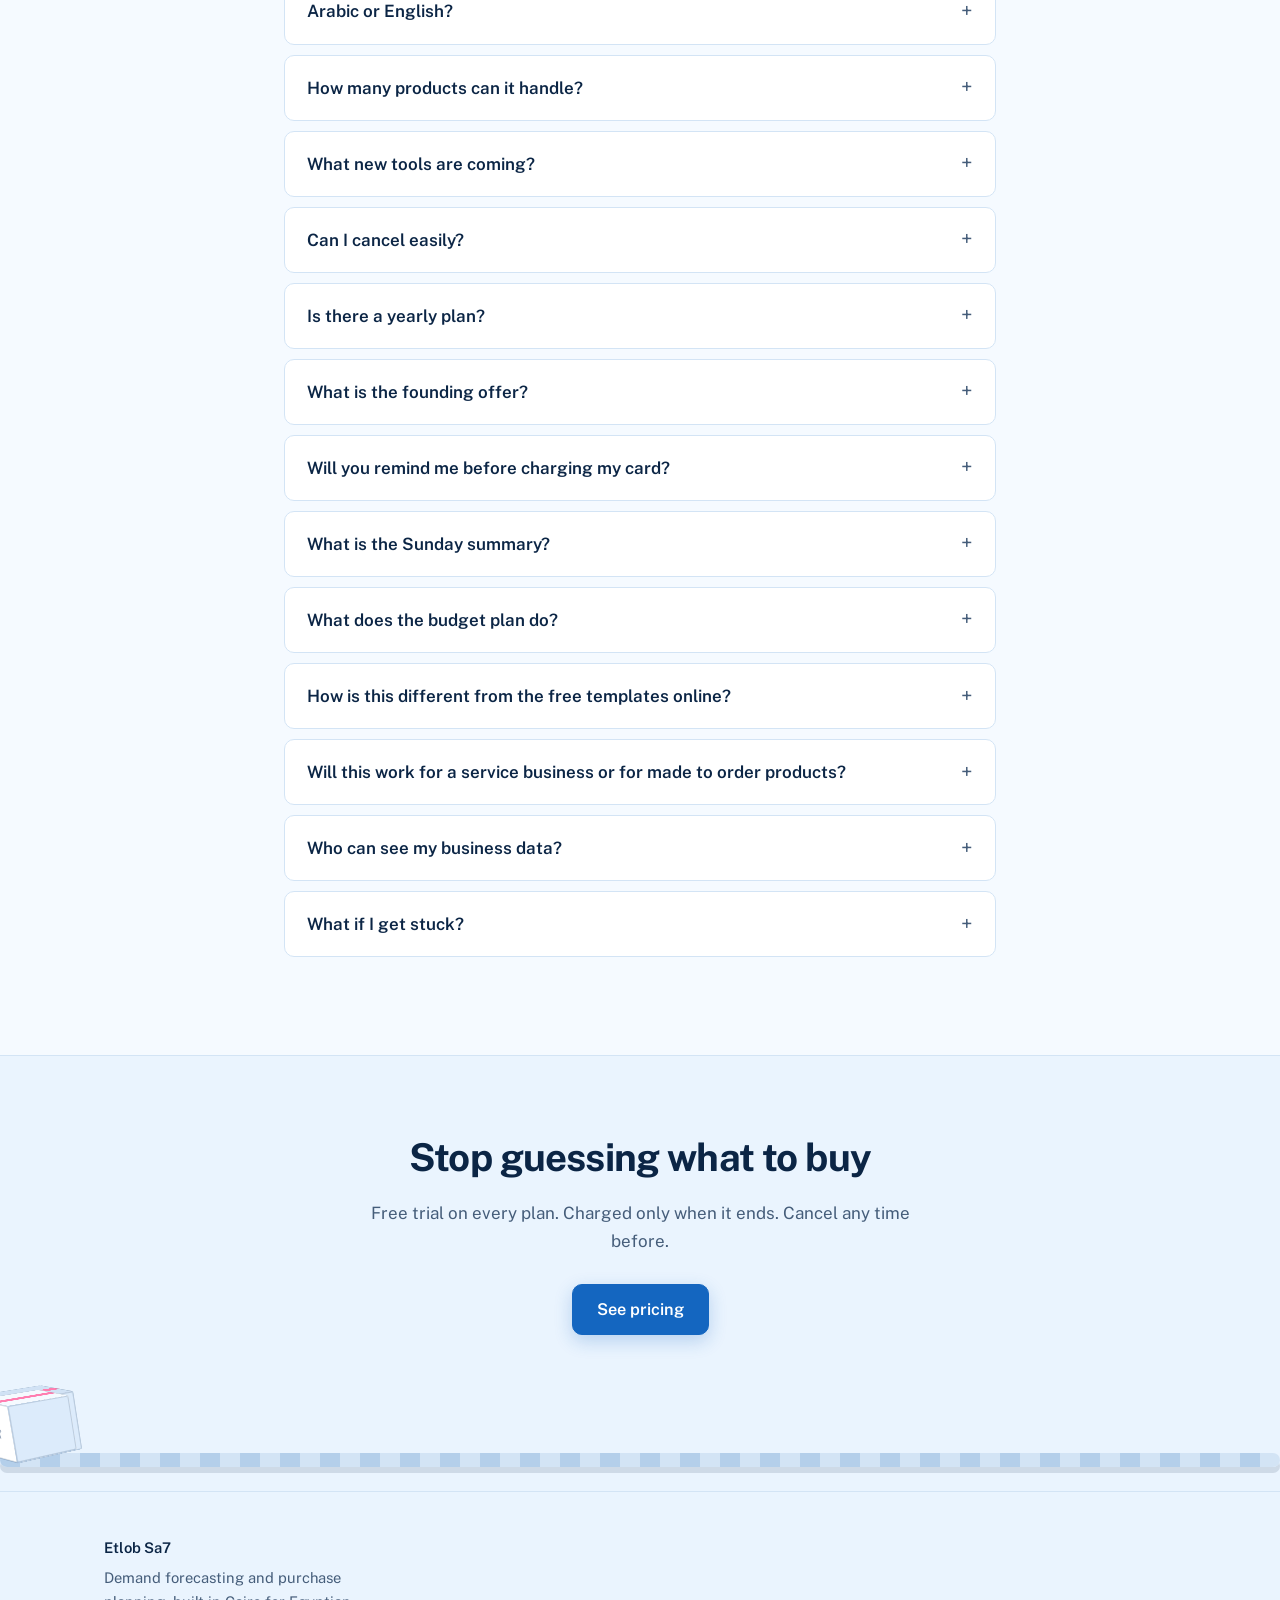
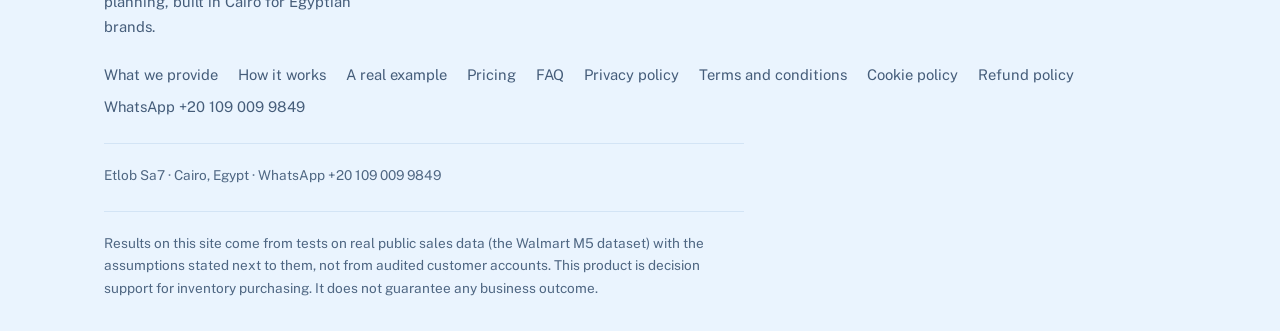
==== commit 1295e3b2: "AG: correct stale budget-plan and cash-plan test figures An audit of every figure on the website aga" ====
--- a/index.html
+++ b/index.html
@@ -1843,13 +1843,13 @@
   t684: 'Hi, I have a question about Etlob Sa7.',
   t683: 'Chat with us on WhatsApp',
   t682: 'Every Sunday morning, an email with what to order this week, what is coming up, and what the app has learned about your shop, made from your saved data. It comes with the Pro and Store plans. Turn it off in Settings or from the link in the email.',
-  t696: 'When this week\'s orders cost more than the cash you have, it picks which units to buy so the money goes where it protects the most profit until the next order can arrive, and puts those quantities straight into your supplier messages. On two real Walmart years it lost 75% and 82% less profit than buying the most urgent orders in full. It is part of the Store plan.',
+  t696: 'When this week\'s orders cost more than the cash you have, it picks which units to buy so the money goes where it protects the most profit until the next order can arrive, and puts those quantities straight into your supplier messages. On two real Walmart years it lost 95% and 97% less profit than buying the most urgent orders in full. It is part of the Store plan.',
   t695: 'What does the budget plan do?',
   t694: 'Method: each Sunday the shop had 80% of the average weekly cash the app spends with no limit, and unspent cash carried to the next week. The budget plan was compared with buying the most urgent orders in full (order today first, then revenue class, then value) and with cutting every order by the same share. Profit lost is the margin on sales missed for lack of stock. Cash plan: the prediction made at the start of each month of 2015 against what the orders really cost. Averages of 10 runs, same products, suppliers and costs as tests 1 and 2, and all 20 store-years with 3 runs each.',
   t693: '<strong>Plainly:</strong> with cash short, cutting every order by the same share also does far better than buying the most urgent first. Against that, the budget plan lost 59% less profit in California and about the same in Wisconsin. Across all 20 store-years it lost 96% less profit than most urgent first and 56% less than cutting evenly. It is not magic: with 80% of the cash some sales are still lost (with full cash the app served 99.8% in both stores). The cash plan is strongest for the 3-month total and next month (82% right in Wisconsin, 87% in California); months 2 and 3 on their own were 70% and 66% right in Wisconsin, 67% and 68% in California.',
-  t692: '<b>85.1% / 79.0%</b><span>Cash needed for next month, right (California / Wisconsin)</span>',
+  t692: '<b>87.4% / 81.6%</b><span>Cash needed for next month, right (California / Wisconsin)</span>',
   t691: '<b>86% to 88%</b><span>How close the app\'s estimate of the next 3 months of stock spending came to what was really spent</span>',
-  t690: '<b>95.0% / 95.9%</b><span>Of real demand served on 80% of the cash, against 90.6% / 78.0% for most urgent first</span>',
+  t690: '<b>99.3% / 99.1%</b><span>Of real demand served on 80% of the cash (California / Wisconsin), against 90.8% / 85.7% for most urgent first</span>',
   t689: '<b>95% to 97%</b><span>Less profit lost to empty shelves when cash covered only 80% of the orders, compared with buying the most urgent orders first</span>',
   t688: 'Same method: the app saw 2013 and 2014 only, then ran through the real 2015 with less cash than its orders needed.',
   t687: 'Test 3: the Store tools, on the same two Walmart years',
@@ -2549,13 +2549,13 @@
   t684: 'أهلا، عندي سؤال عن اطلب صح.',
   t683: 'كلمنا على واتساب',
   t682: 'كل يوم أحد الصبح، إيميل فيه تطلب إيه الأسبوع ده، وإيه اللي جاي، والبرنامج اتعلم إيه عن محلك، معمول من بياناتك المحفوظة. موجود في باقة Pro وStore. تقدر تقفله من الإعدادات أو من اللينك اللي في الإيميل.',
-  t696: 'لما طلبات الأسبوع تبقى أغلى من الكاش اللي معاك، بتختار تشتري أنهي قطع علشان الفلوس تروح في المكان اللي بيحمي أكبر ربح لحد ما الطلب الجاي يوصل، وبتحط الكميات دي على طول في رسايل الموردين. على سنتين حقيقيتين من وول مارت، ضيعت ربح أقل بـ 75% و82% من شراء الطلبات الأكثر استعجالا كاملة. وهي جزء من باقة Store.',
+  t696: 'لما طلبات الأسبوع تبقى أغلى من الكاش اللي معاك، بتختار تشتري أنهي قطع علشان الفلوس تروح في المكان اللي بيحمي أكبر ربح لحد ما الطلب الجاي يوصل، وبتحط الكميات دي على طول في رسايل الموردين. على سنتين حقيقيتين من وول مارت، ضيعت ربح أقل بـ 95% و97% من شراء الطلبات الأكثر استعجالا كاملة. وهي جزء من باقة Store.',
   t695: 'خطة الميزانية بتعمل إيه؟',
   t694: 'الطريقة: كل يوم أحد المحل كان معاه 80% من متوسط الكاش الأسبوعي اللي الأداة بتصرفه من غير حد، والكاش اللي ماتصرفش بيترحل للأسبوع اللي بعده. خطة الميزانية اتقارنت بشراء الطلبات الأكثر استعجالا كاملة (اطلب النهارده الأول، بعدين فئة الإيراد، بعدين القيمة) وبتقليل كل طلب بنفس النسبة. الربح الضايع هو هامش المبيعات اللي راحت علشان البضاعة خلصت. خطة الكاش: التوقع اللي اتعمل أول كل شهر في 2015 قصاد اللي الطلبات اتكلفته فعلا. متوسط 10 تجارب، بنفس المنتجات والموردين والتكاليف بتوع التجربة 1 و2، والـ 20 سنة فرع كلها بـ 3 تجارب لكل واحدة.',
   t693: '<strong>بصراحة:</strong> لما الكاش يقل، تقليل كل طلب بنفس النسبة كمان أحسن بكتير من شراء الأكثر استعجالا الأول. وقصاد التقليل بالتساوي، خطة الميزانية ضيعت ربح أقل بـ 59% في كاليفورنيا، وتقريبا نفس النتيجة في ويسكونسن. وعلى الـ 20 سنة فرع كلها، ضيعت ربح أقل بـ 96% من الأكثر استعجالا الأول، وأقل بـ 56% من التقليل بالتساوي. ده مش سحر: بـ 80% من الكاش لسه في مبيعات بتضيع (بالكاش كامل الأداة لبت 99.8% في الفرعين). خطة الكاش أقوى في إجمالي الـ 3 شهور والشهر الجاي (صح بنسبة 82% في ويسكونسن و87% في كاليفورنيا)؛ الشهر التاني والتالت لوحدهم طلعوا صح بنسبة 70% و66% في ويسكونسن، و67% و68% في كاليفورنيا.',
-  t692: '<b>85.1% / 79.0%</b><span>فلوس الشهر الجاي، صح (كاليفورنيا / ويسكونسن)</span>',
+  t692: '<b>87.4% / 81.6%</b><span>فلوس الشهر الجاي، صح (كاليفورنيا / ويسكونسن)</span>',
   t691: '<b><bdi>86%</bdi> لـ <bdi>88%</bdi></b><span>قد إيه تقدير الأداة لفلوس البضاعة في الـ 3 شهور الجاية قرب من اللي اتصرف فعلا</span>',
-  t690: '<b>95.0% / 95.9%</b><span>من الطلب الحقيقي اتلبى بـ 80% من الكاش، قصاد 90.6% / 78.0% للأكثر استعجالا الأول</span>',
+  t690: '<b>99.3% / 99.1%</b><span>من الطلب الحقيقي اتلبى بـ 80% من الكاش (كاليفورنيا / ويسكونسن)، قصاد 90.8% / 85.7% للأكثر استعجالا الأول</span>',
   t689: '<b><bdi>95%</bdi> لـ <bdi>97%</bdi></b><span>ربح ضايع أقل بسبب نقص البضاعة لما الكاش غطى 80% بس من الطلبات، مقارنة بشراء الطلبات الأكثر استعجالا الأول</span>',
   t688: 'نفس الطريقة: الأداة شافت 2013 و2014 بس، وبعدين مشيت في 2015 الحقيقية بكاش أقل من اللي طلباتها محتاجاه.',
   t687: 'التجربة 3: أدوات Store، على نفس سنتين وول مارت',
